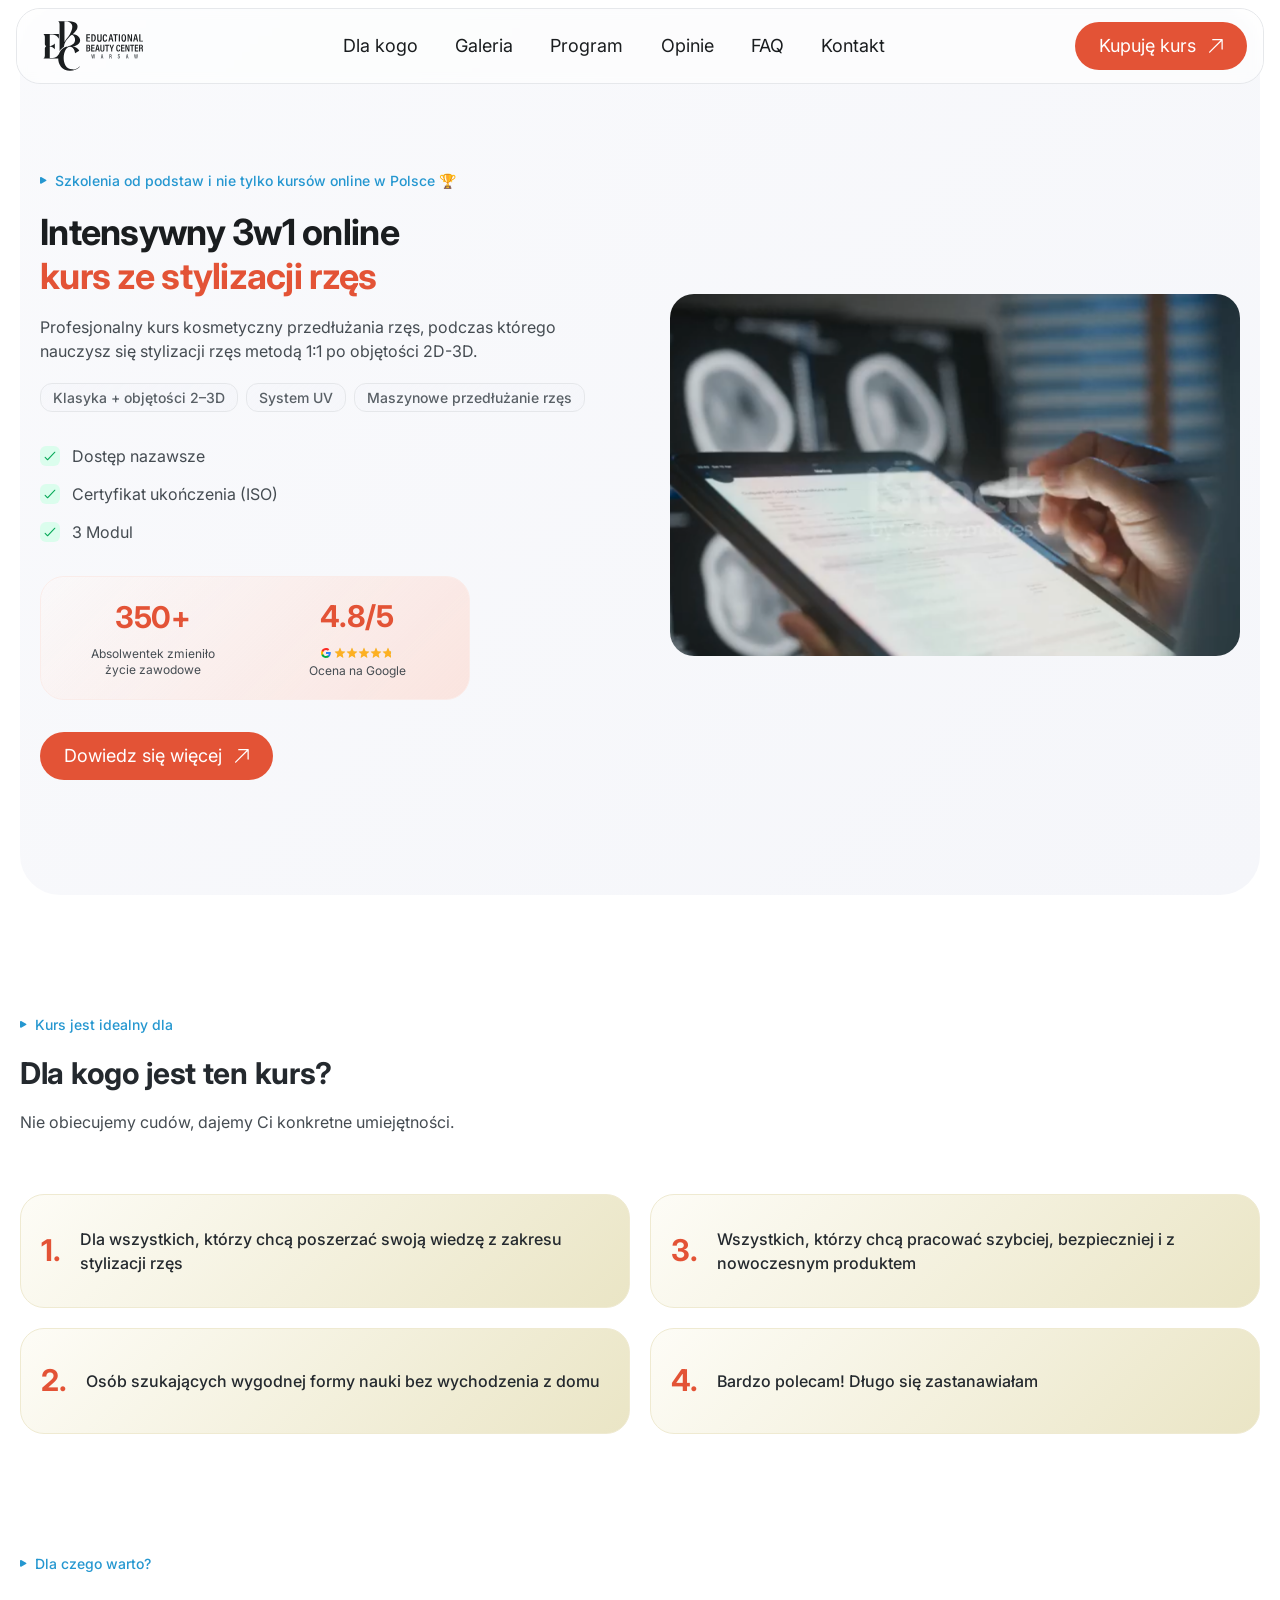
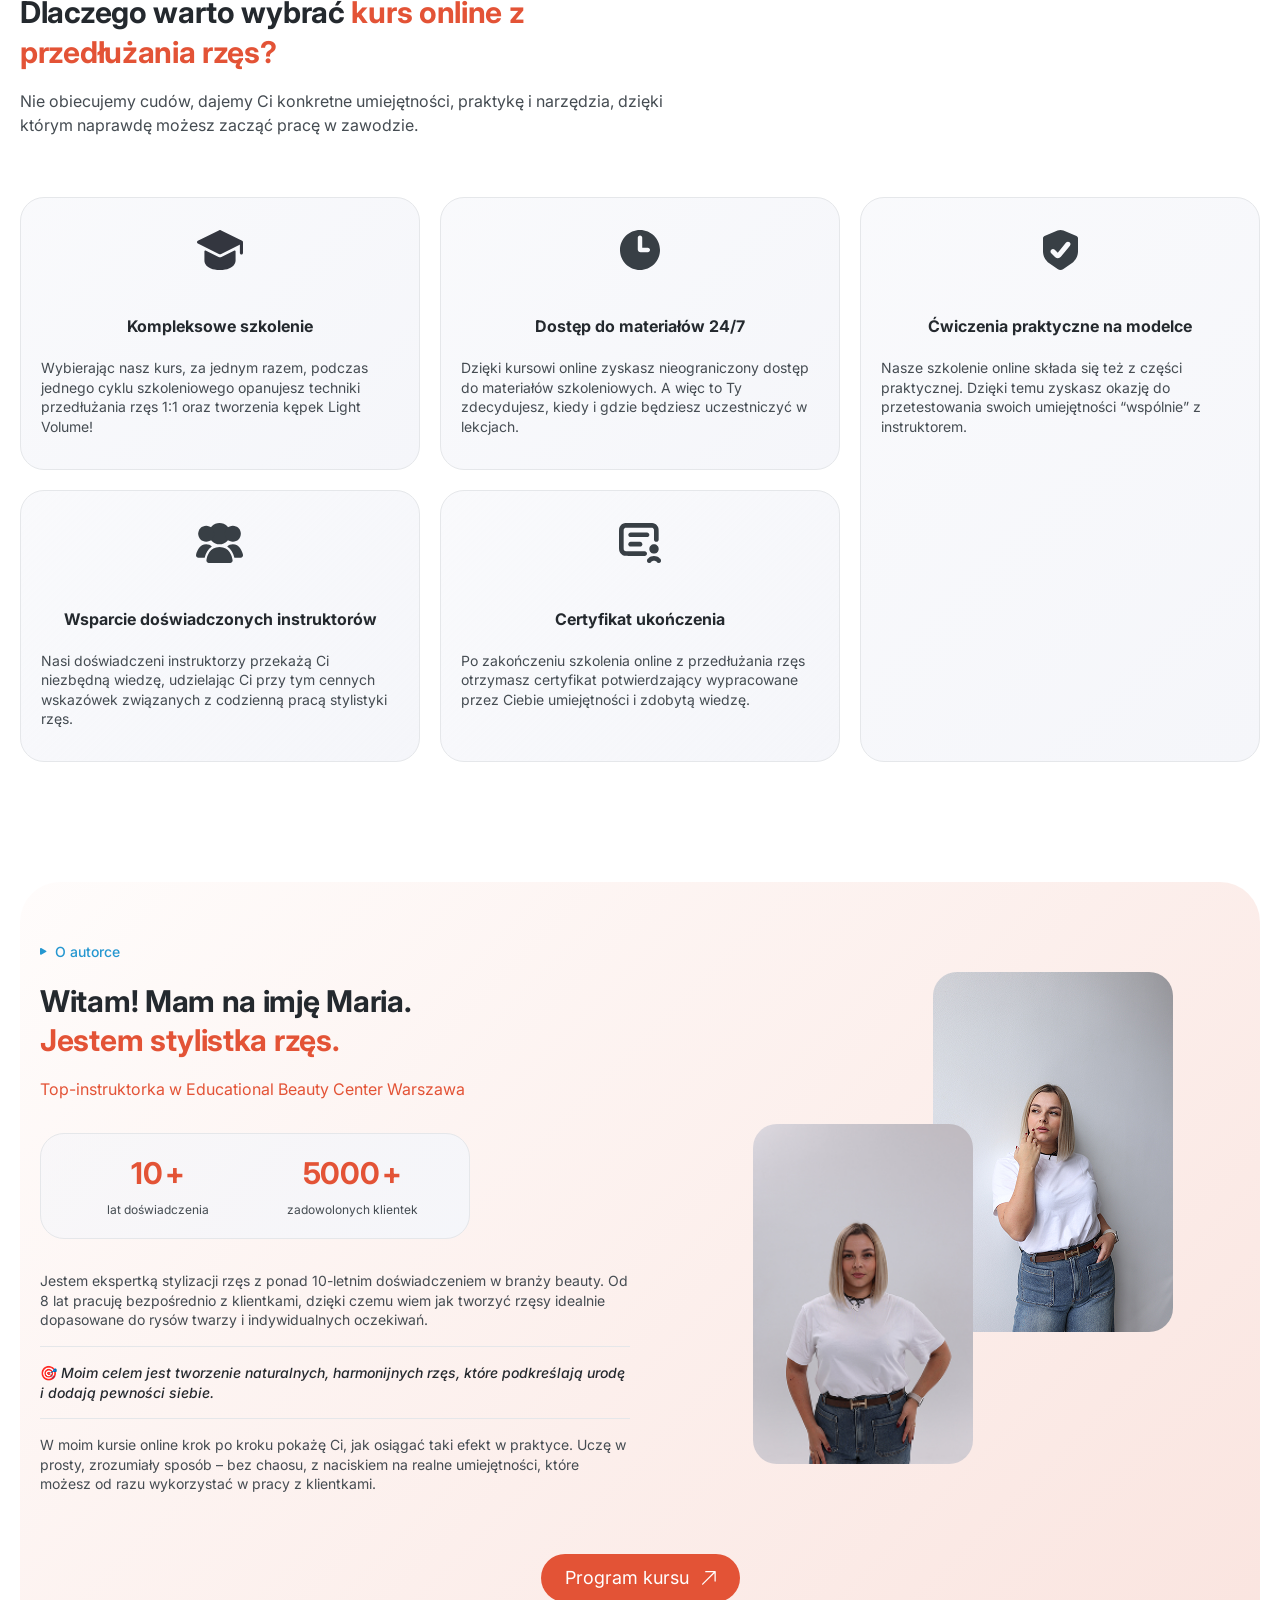
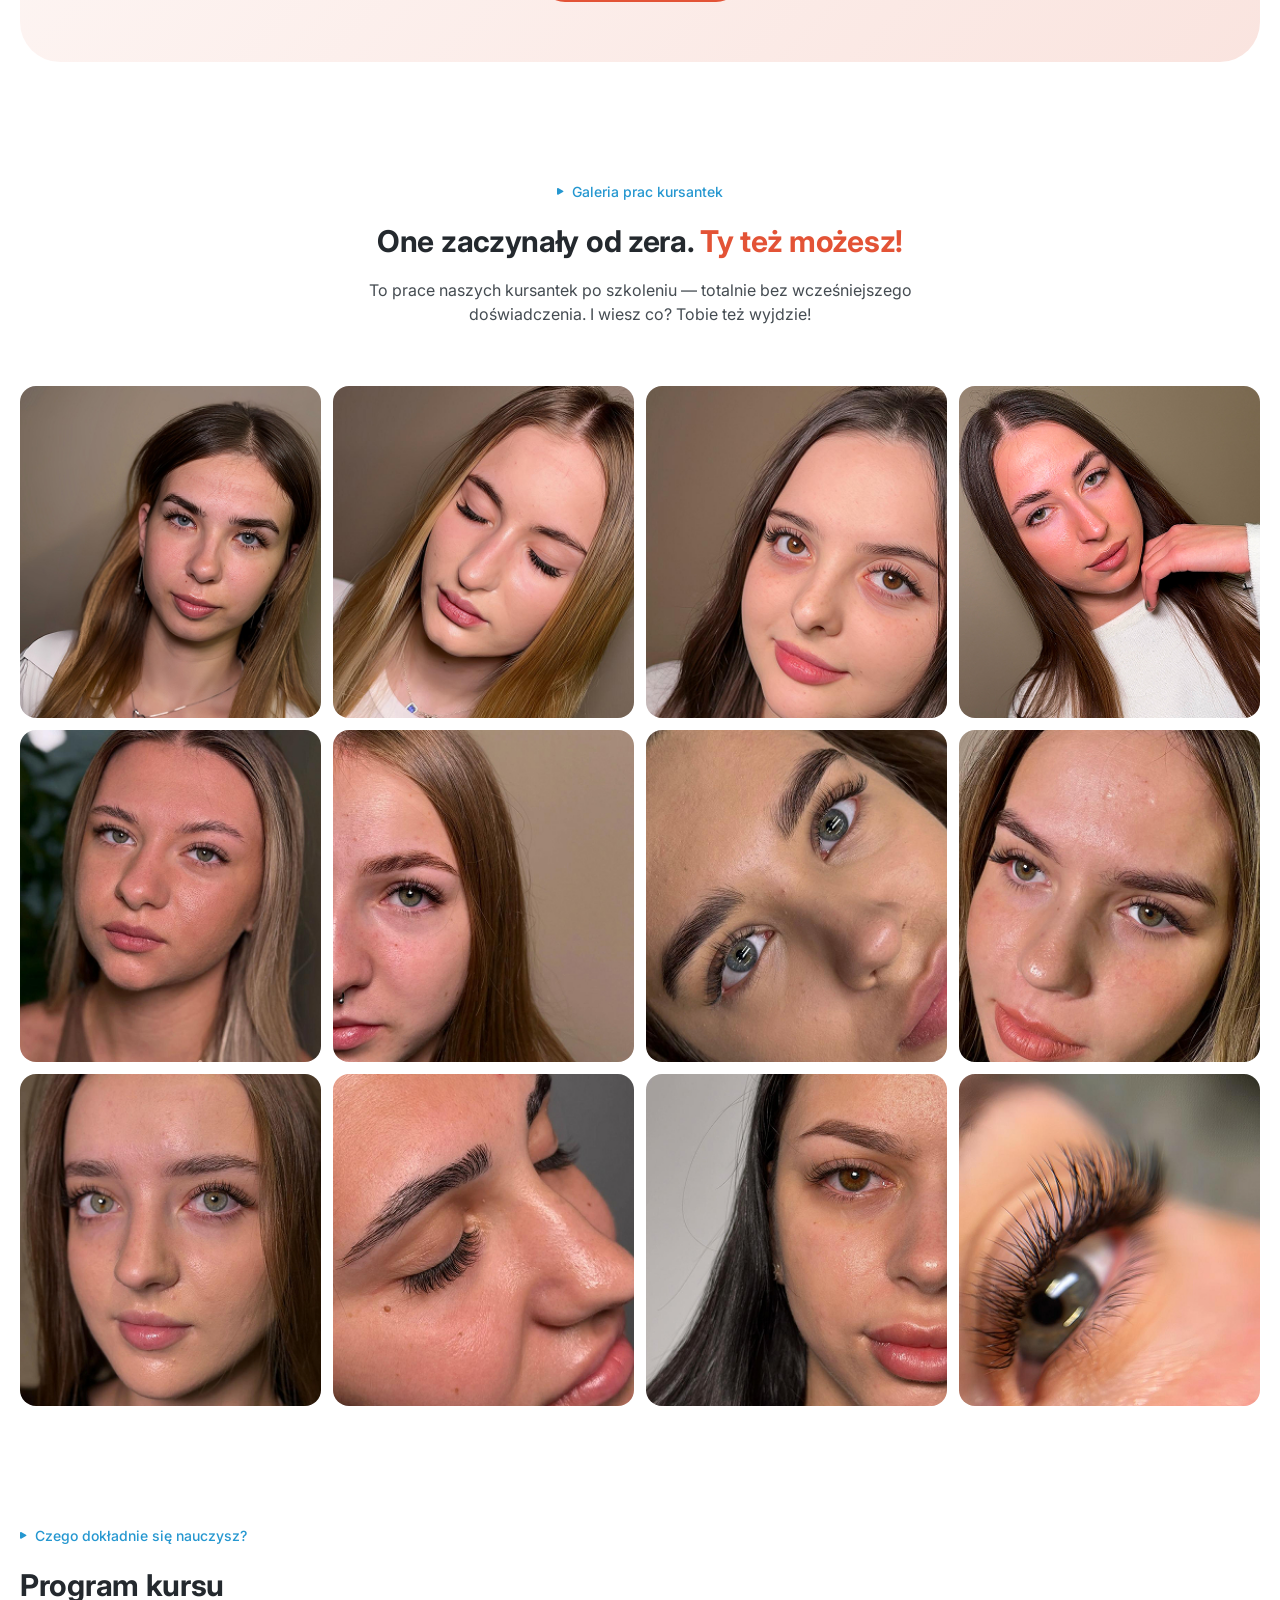
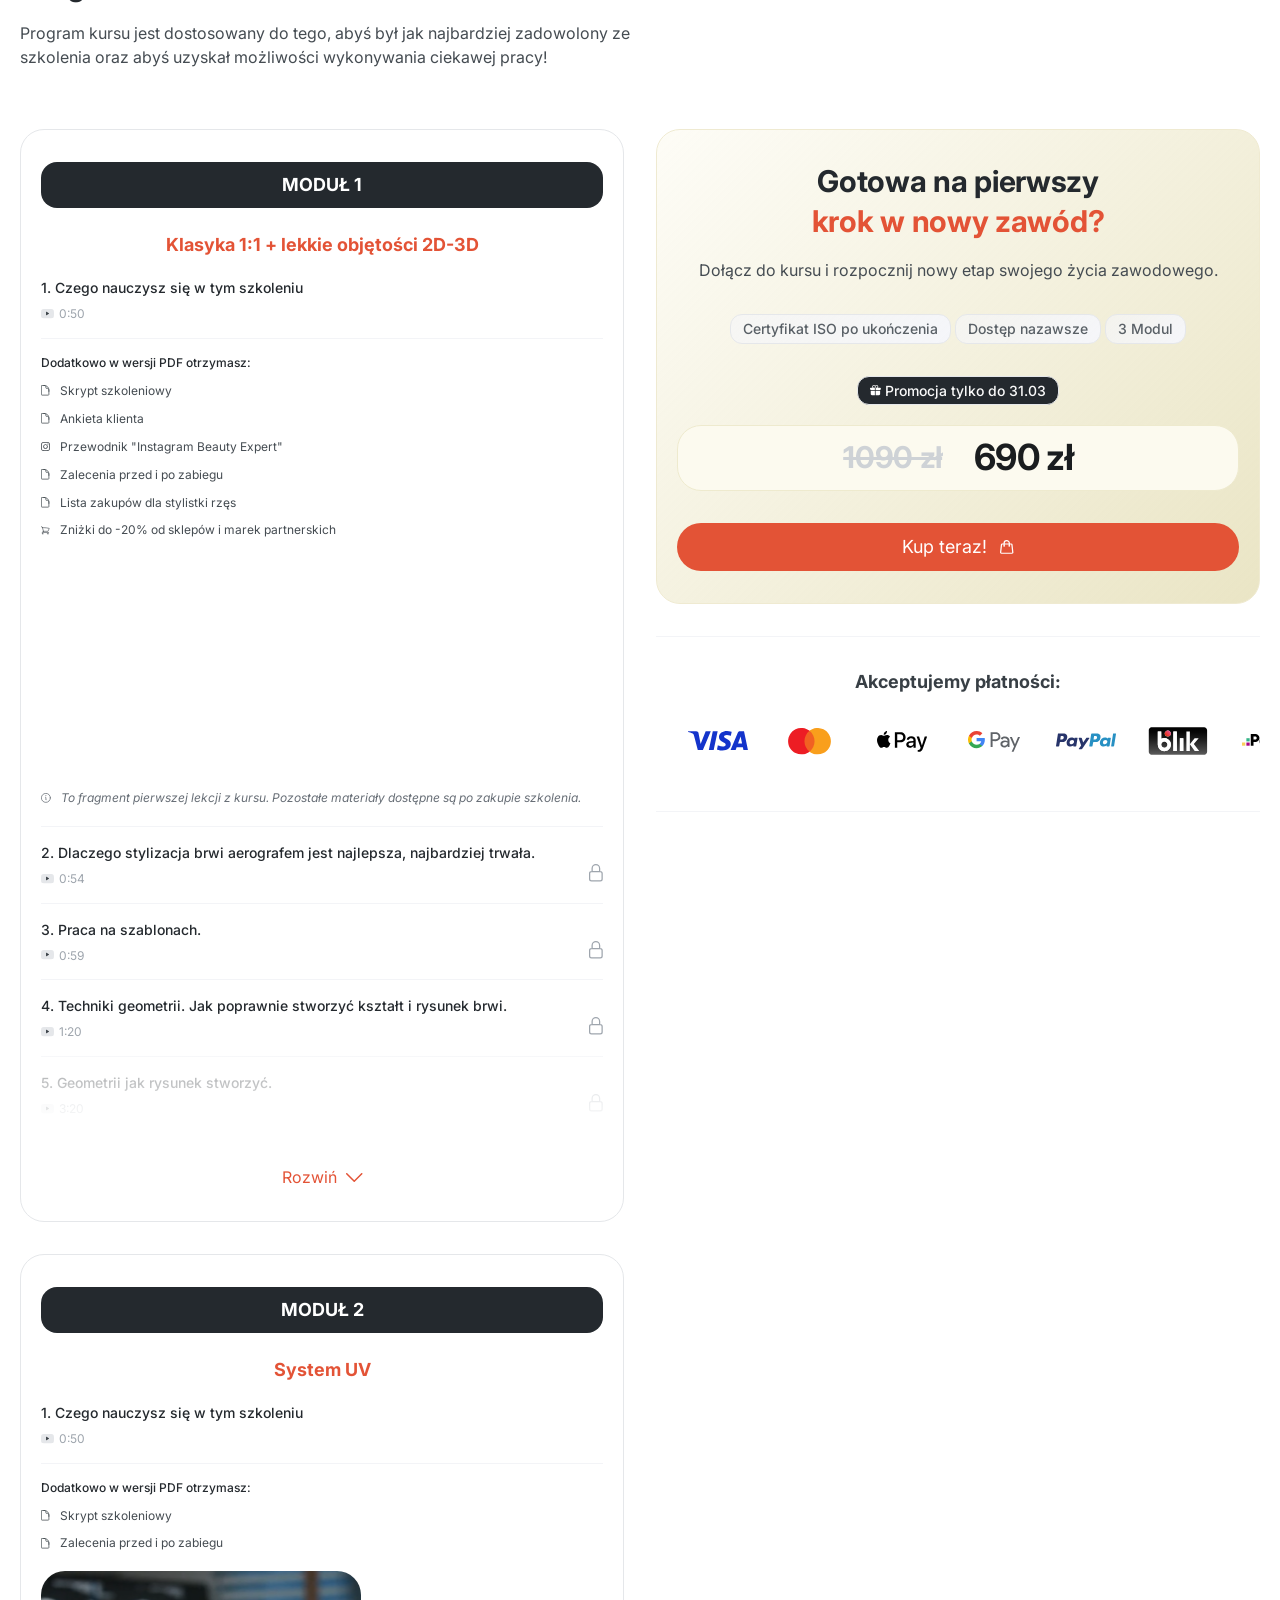
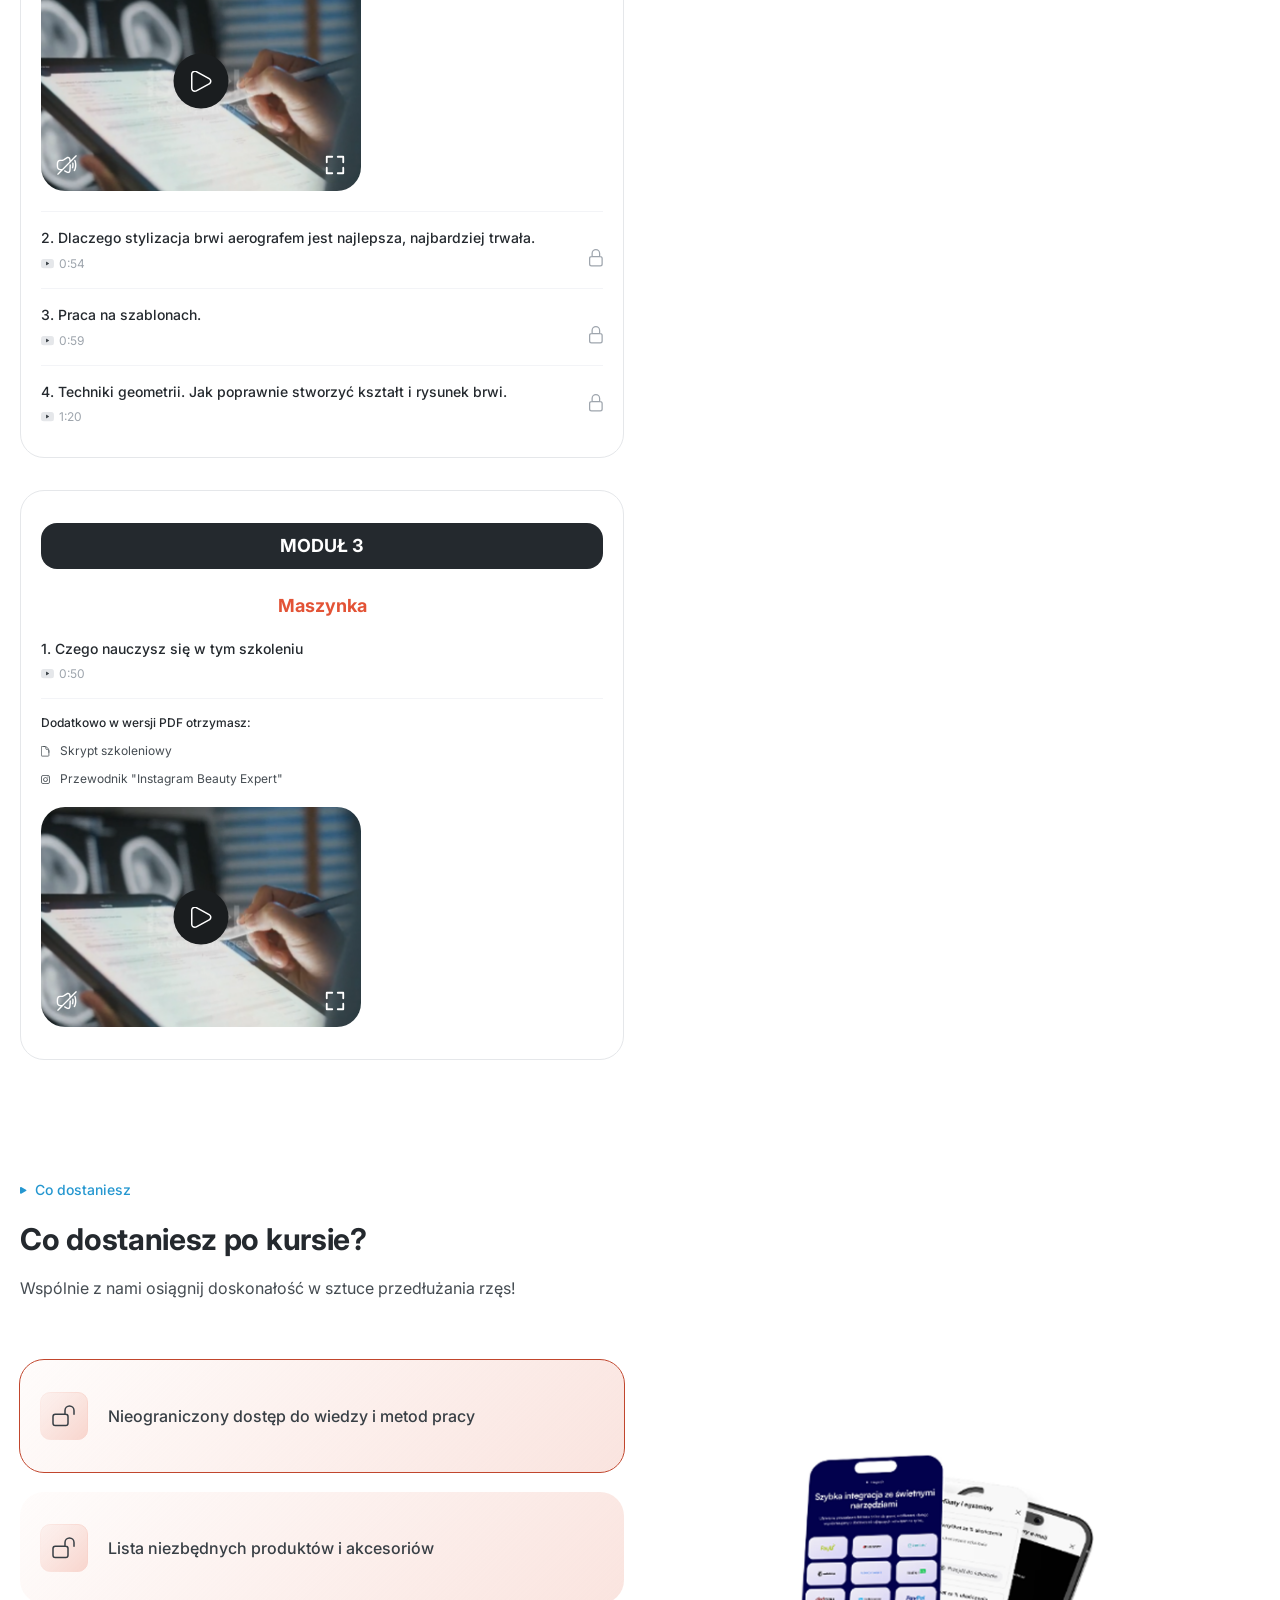
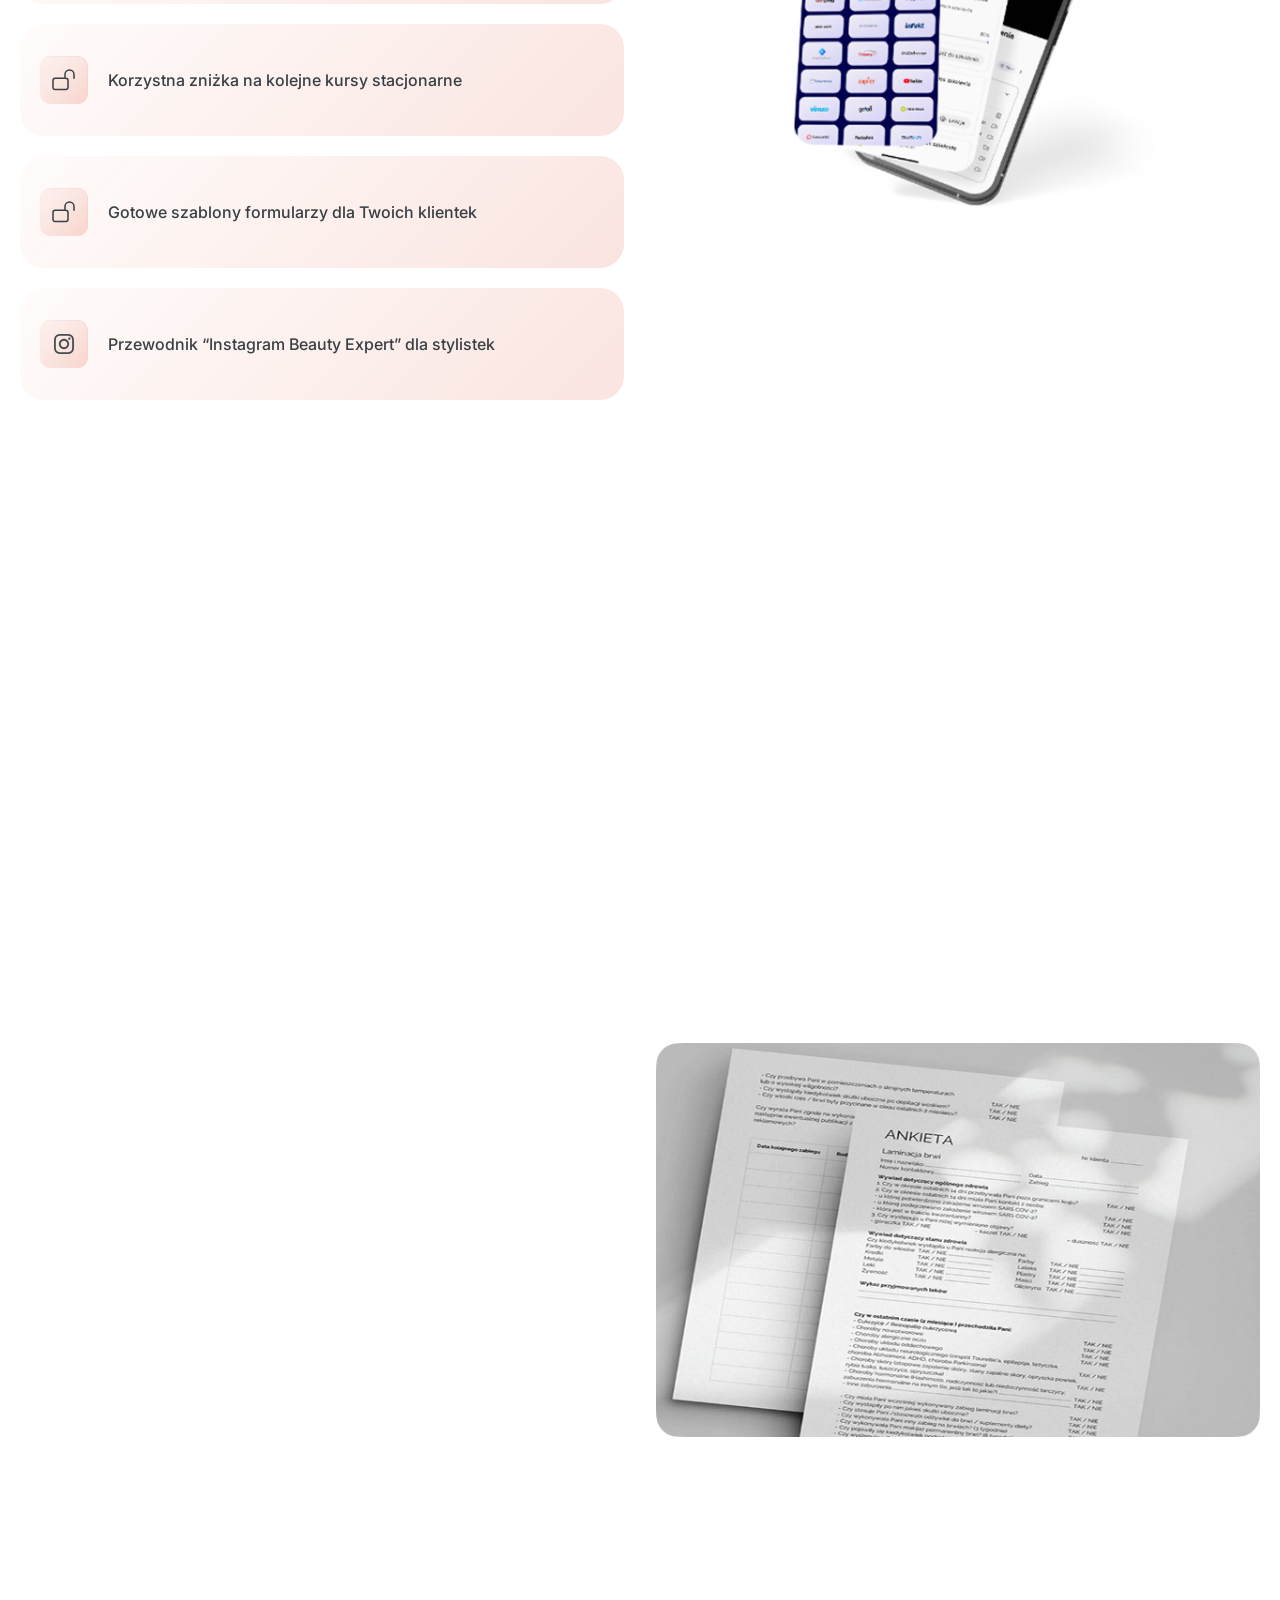
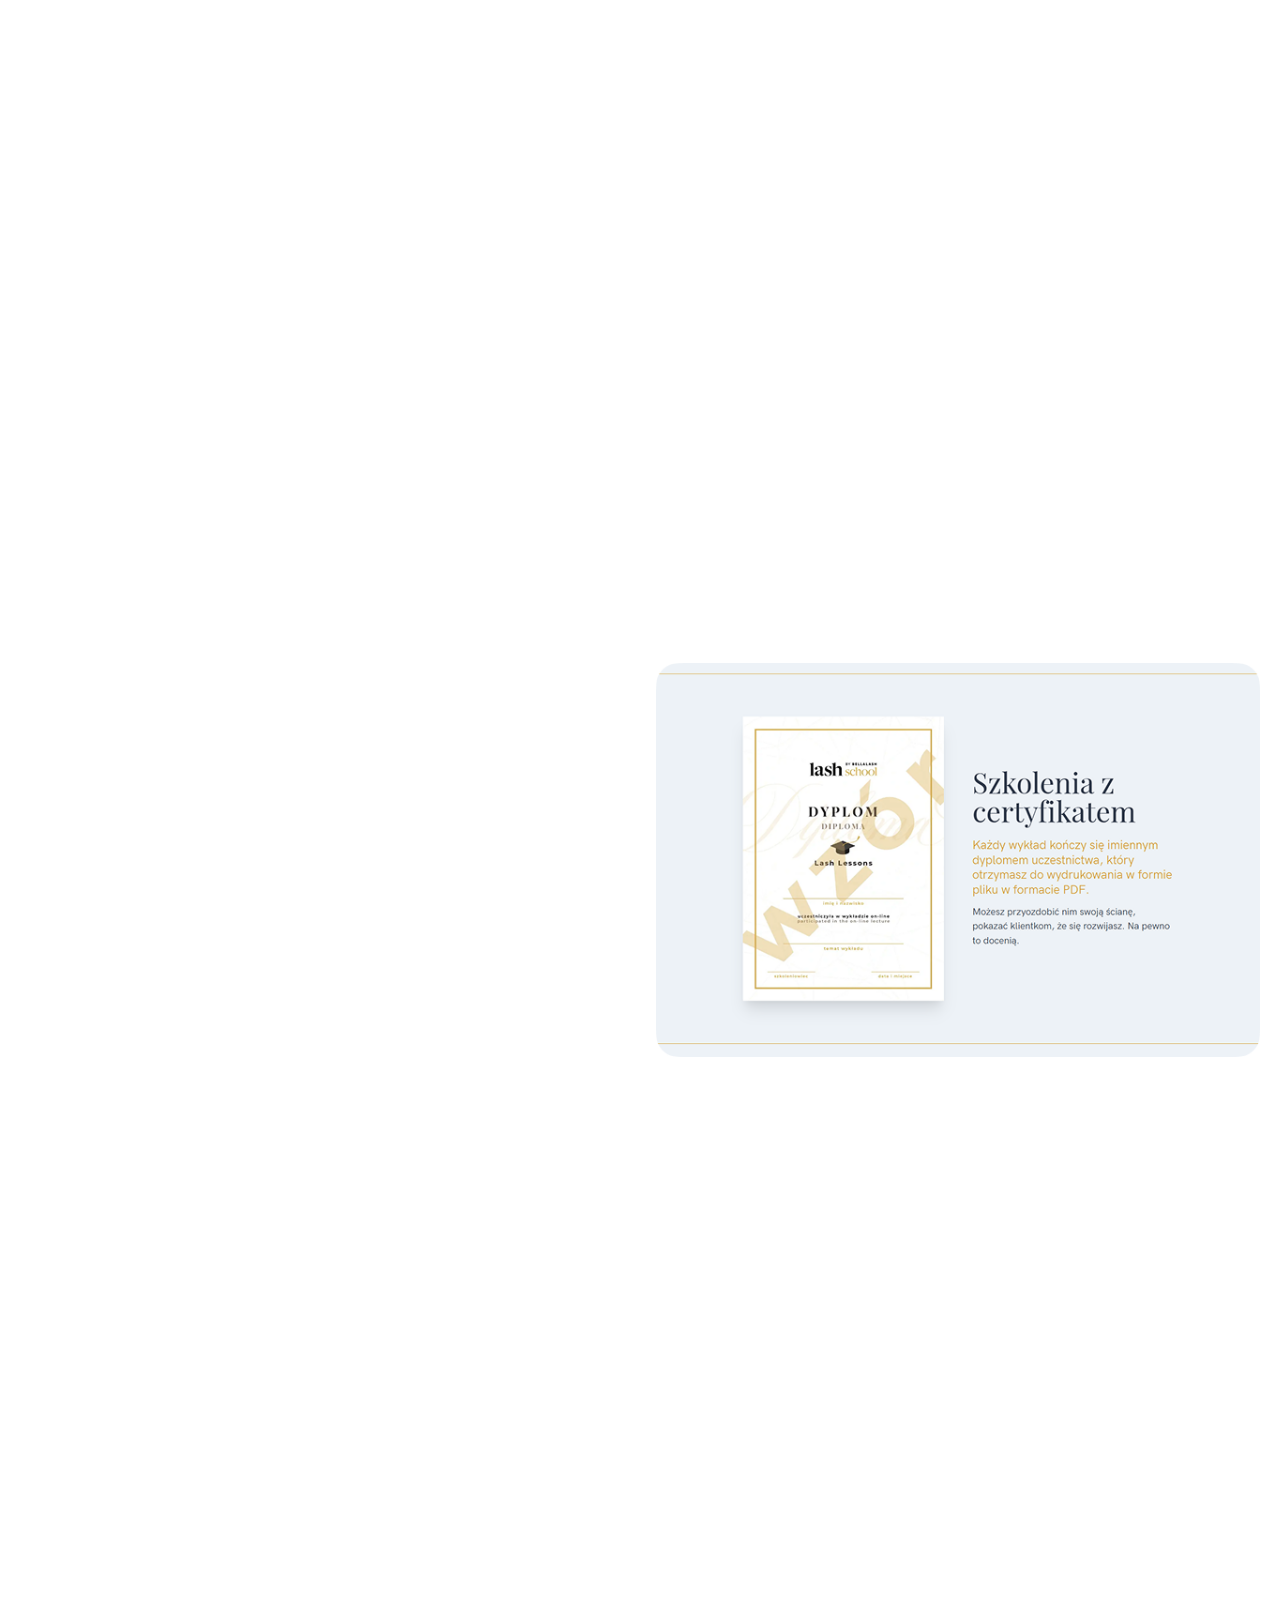
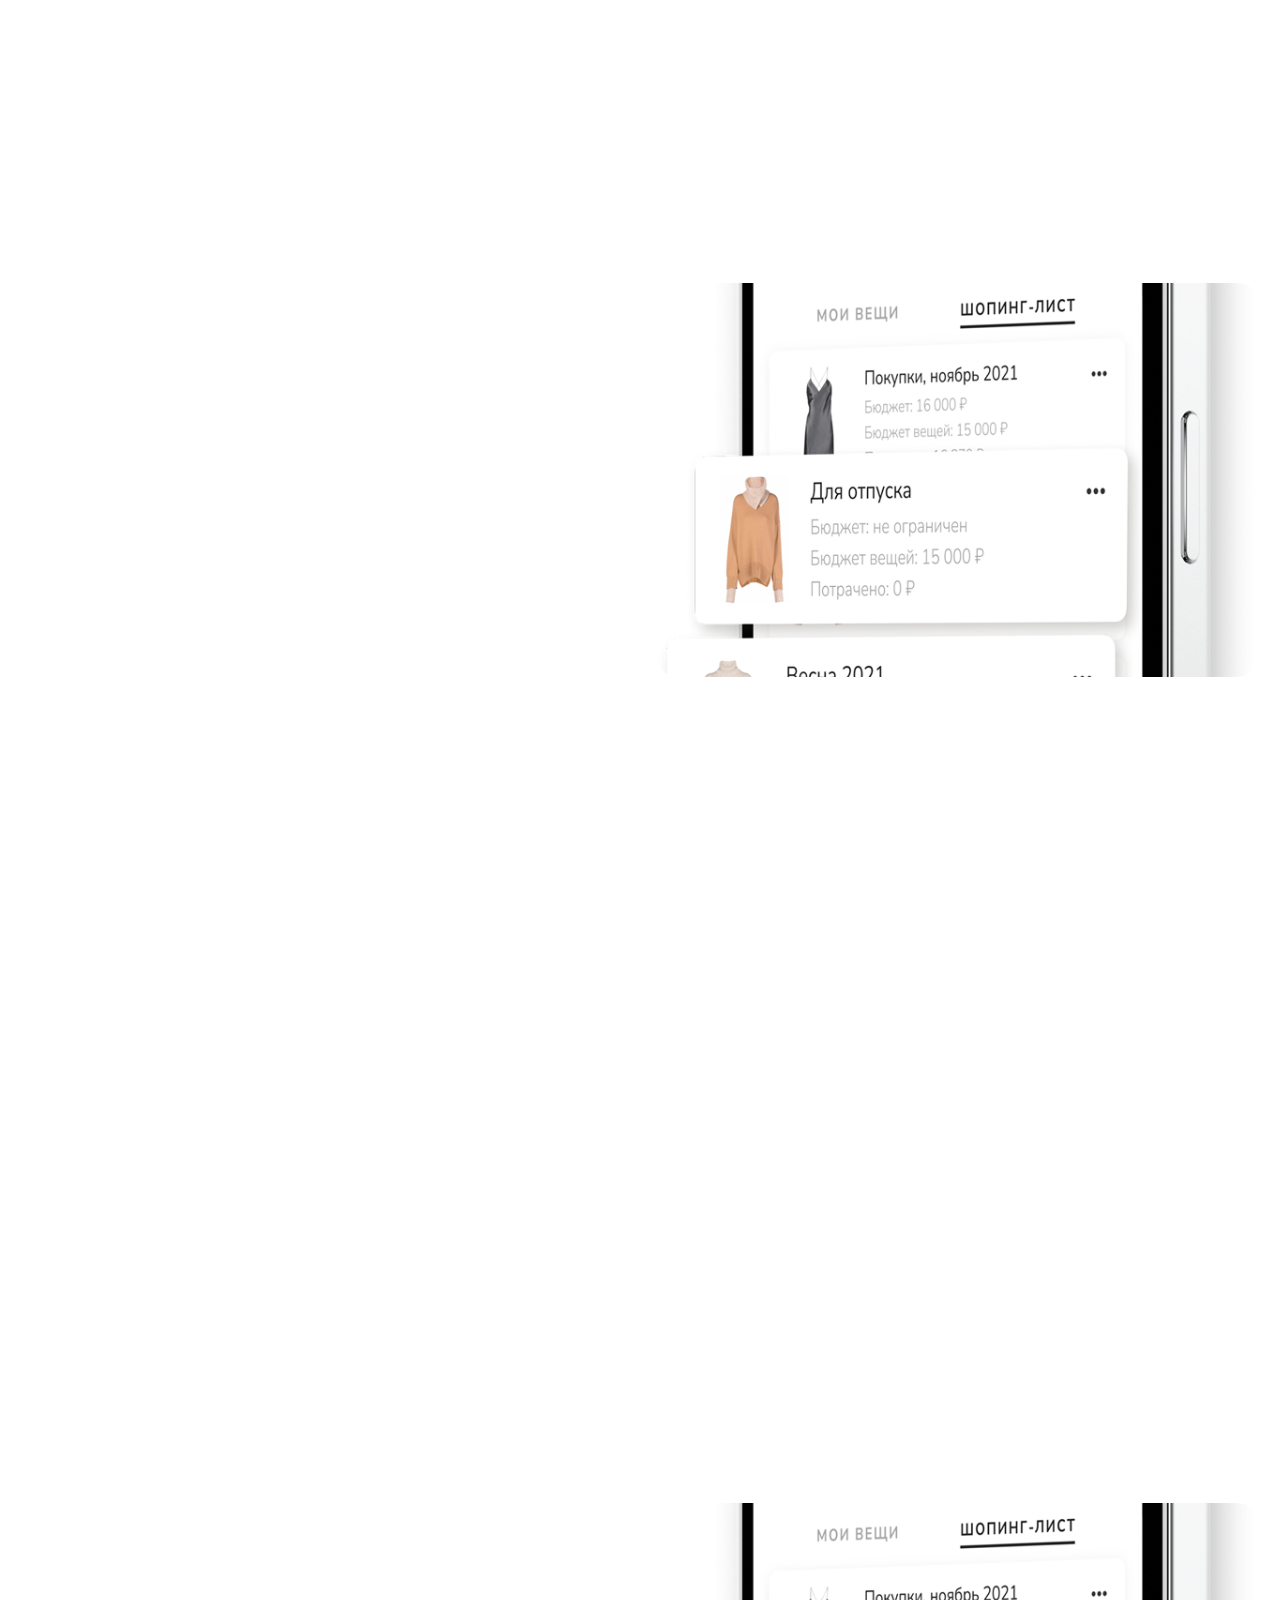
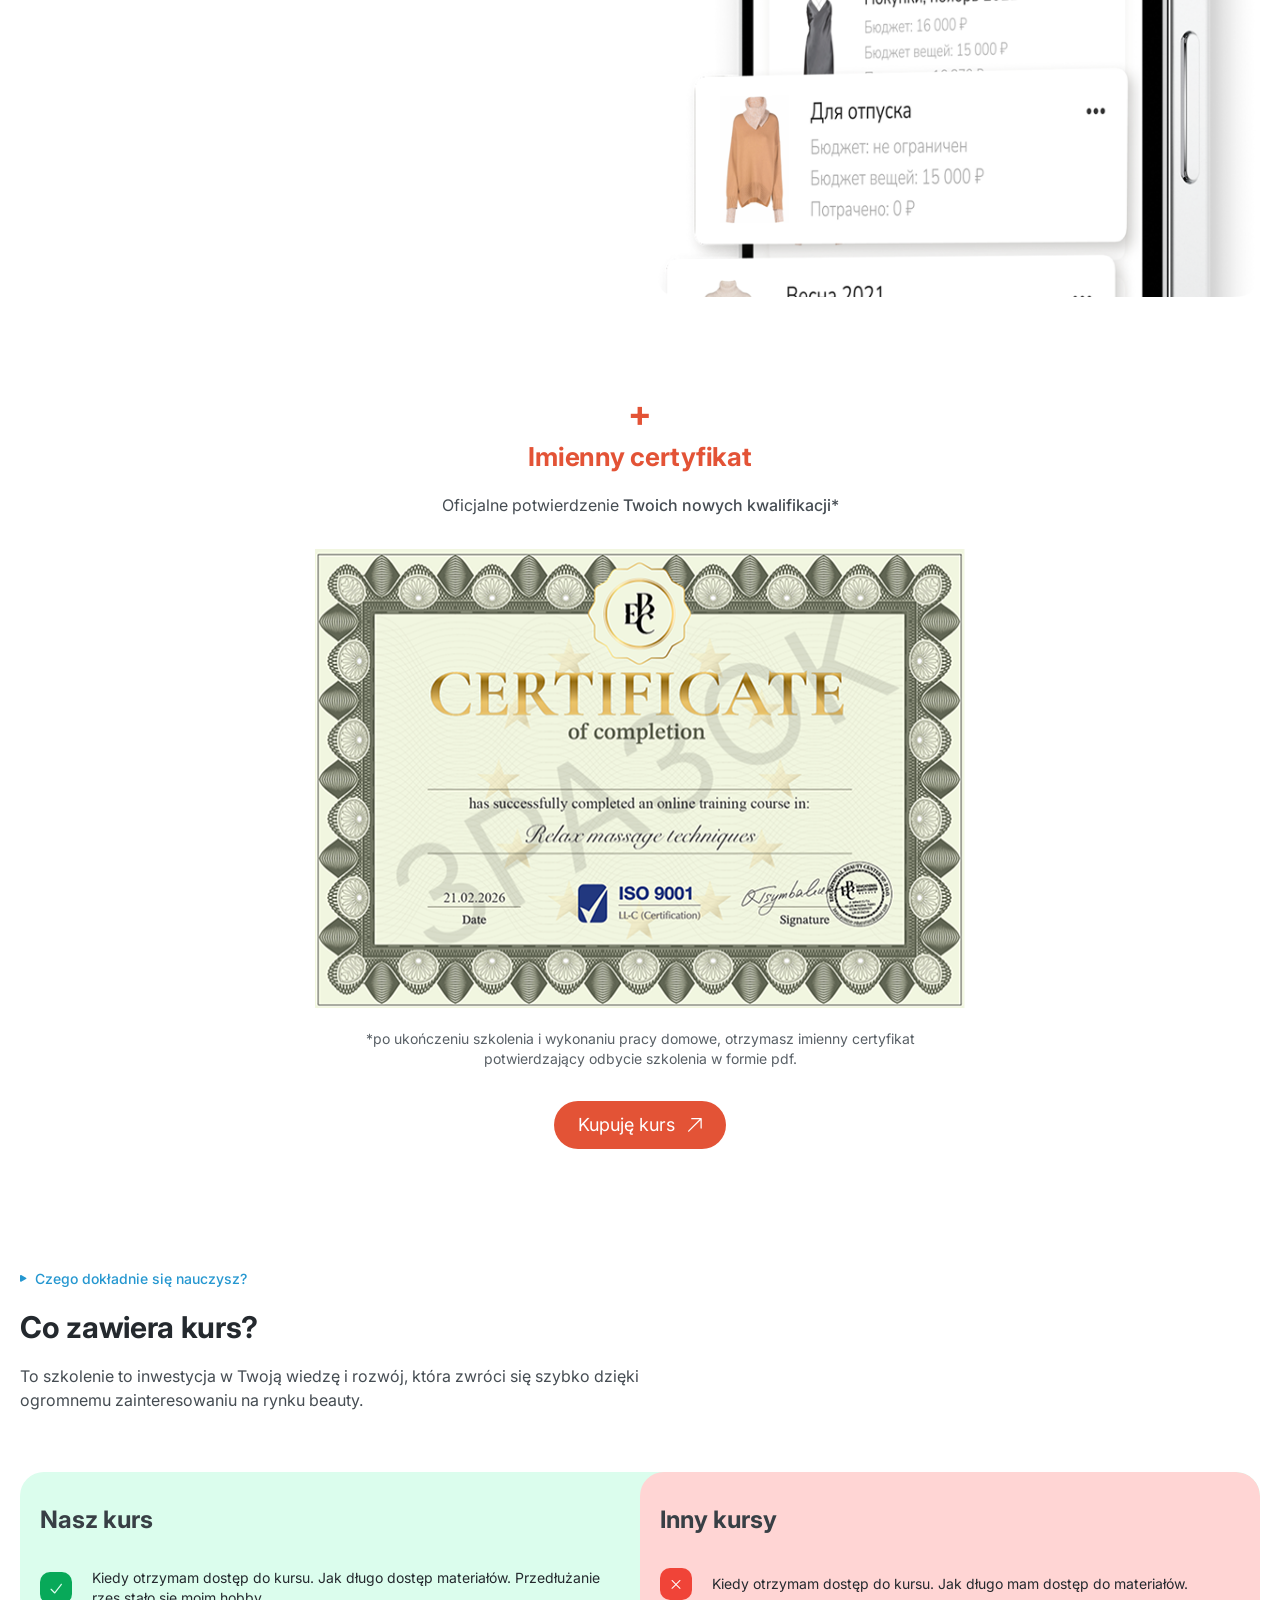
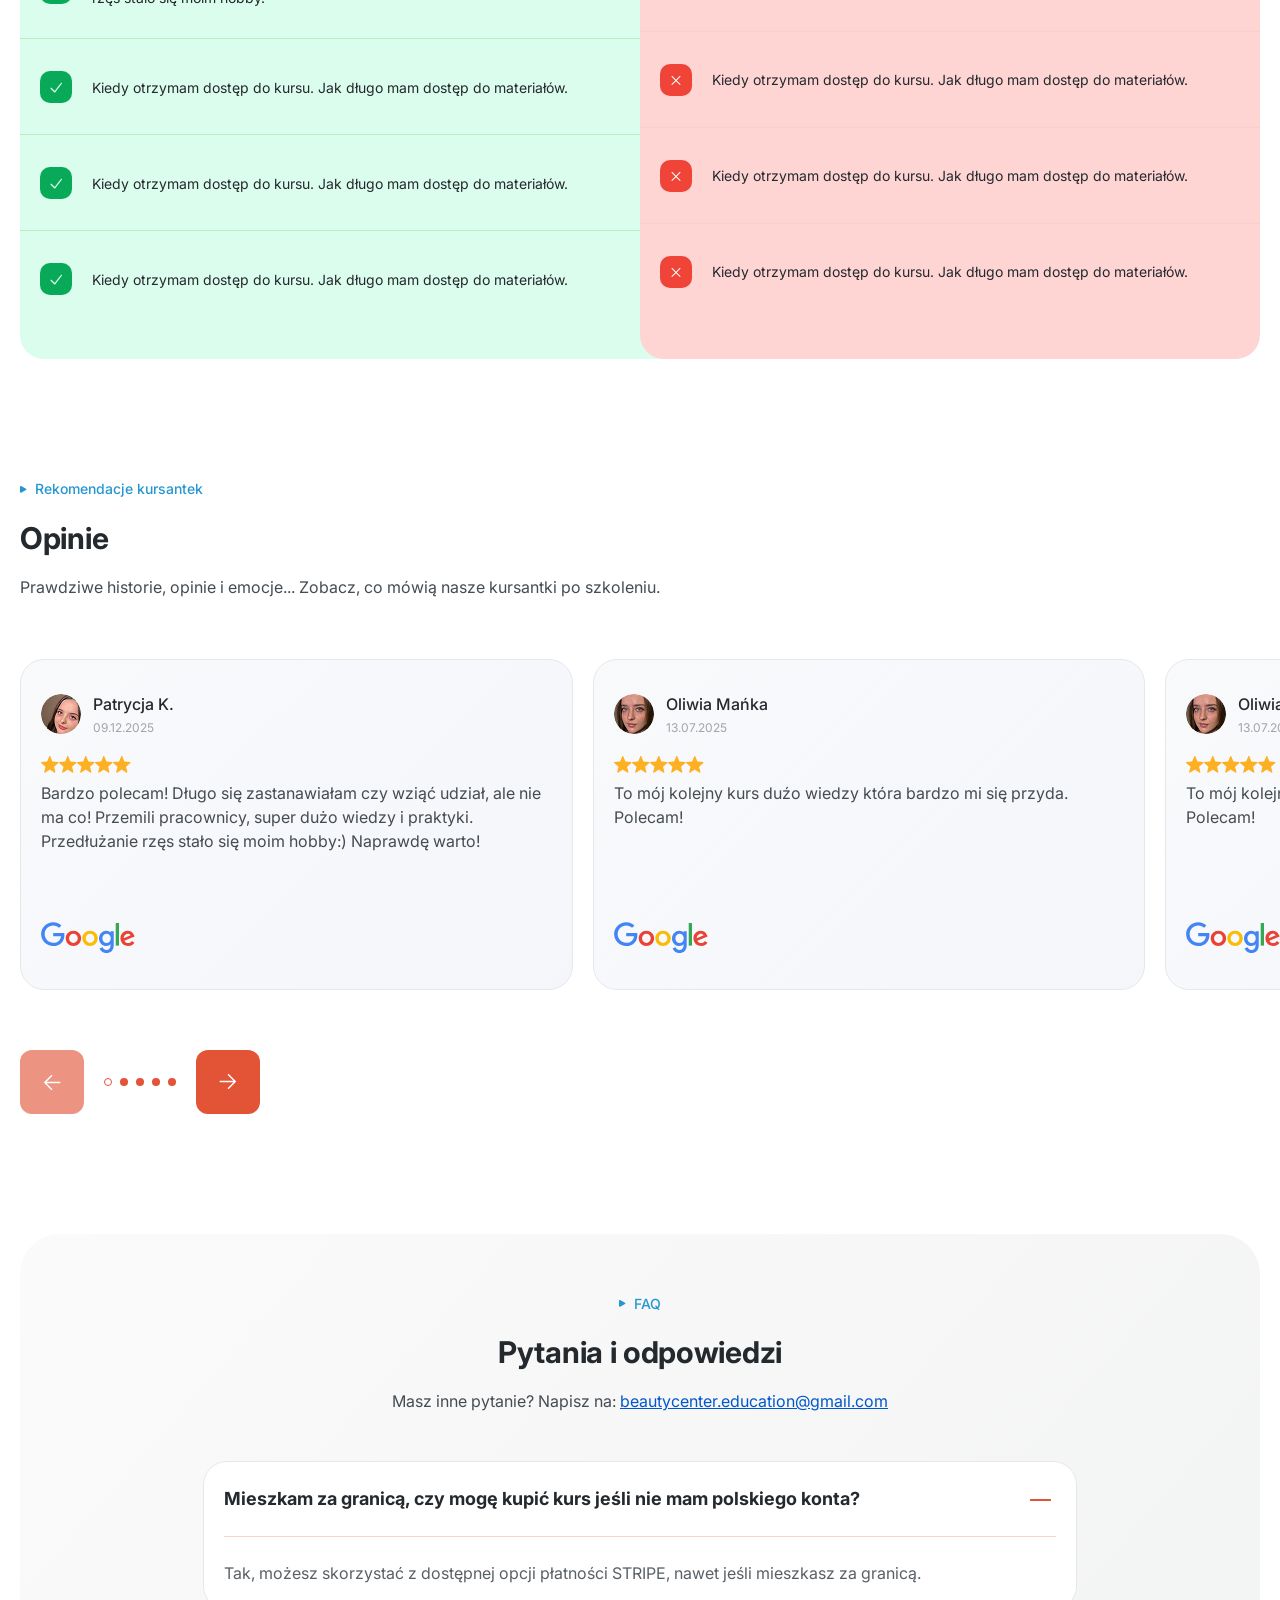
==== index.html @ bf331afc "Add files via upload" ====
<!doctype html>
<html lang="pl">
	<head>
		<meta charset="UTF-8">
		<meta name="viewport" content="width=device-width, initial-scale=1.0">
		<link rel="shortcut icon" href="./assets/img/favicon.ico">
		<title>Home Page</title>
		<script type="module" crossorigin="" src="./js/index.min.js?v=1773040720753"></script>
		<link rel="modulepreload" crossorigin="" href="./js/common.min.js?v=1773040720753">
		<link rel="stylesheet" crossorigin="" href="./css/index.min.css?v=1773040720753">
	</head>
	<body>
		<div class="wrapper">
			<!-- <header data-fls-header data-fls-header-scroll data-fls-header-scroll-show class="header"> -->
			<header class="header">
				<div class="header__container">
					<div class="header__logo">
						<img src="./assets/img/logo.svg" alt="Logo">
					</div>
					<div class="header__menu menu">
						<nav class="menu__body">
							<ul class="menu__list">
								<li class="menu__item">
									<a href="#who" class="menu__link">Dla kogo</a>
								</li>
								<li class="menu__item">
									<a href="#gallery" class="menu__link">Galeria</a>
								</li>
								<li class="menu__item">
									<a href="#program" class="menu__link">Program</a>
								</li>
								<li class="menu__item">
									<a href="#reviews" class="menu__link">Opinie</a>
								</li>
								<li class="menu__item">
									<a href="#faq" class="menu__link">FAQ</a>
								</li>
								<li class="menu__item">
									<a href="#footer" class="menu__link">Kontakt</a>
								</li>
							</ul>
							<div class="menu__actions actions-menu">
								<a href="tel:48609334976" class="actions-menu__phone">+48 609 334 976</a>
								<a href="mailto:beautycenter.education@gmail.com" class="actions-menu__mail">beautycenter.education@gmail.com</a>
								<ul class="actions-menu__social social">
									<li class="social__item">
										<a href="#" class="social__link">
											<svg width="24" height="24" viewbox="0 0 24 24" fill="none" xmlns="http://www.w3.org/2000/svg">
												<g clip-path="url(#clip0_9004_758)">
													<path d="M12 2.16094C15.2063 2.16094 15.5859 2.175 16.8469 2.23125C18.0187 2.28281 18.6516 2.47969 19.0734 2.64375C19.6313 2.85938 20.0344 3.12188 20.4516 3.53906C20.8734 3.96094 21.1313 4.35938 21.3469 4.91719C21.5109 5.33906 21.7078 5.97656 21.7594 7.14375C21.8156 8.40937 21.8297 8.78906 21.8297 11.9906C21.8297 15.1969 21.8156 15.5766 21.7594 16.8375C21.7078 18.0094 21.5109 18.6422 21.3469 19.0641C21.1313 19.6219 20.8687 20.025 20.4516 20.4422C20.0297 20.8641 19.6313 21.1219 19.0734 21.3375C18.6516 21.5016 18.0141 21.6984 16.8469 21.75C15.5813 21.8062 15.2016 21.8203 12 21.8203C8.79375 21.8203 8.41406 21.8062 7.15313 21.75C5.98125 21.6984 5.34844 21.5016 4.92656 21.3375C4.36875 21.1219 3.96562 20.8594 3.54844 20.4422C3.12656 20.0203 2.86875 19.6219 2.65312 19.0641C2.48906 18.6422 2.29219 18.0047 2.24062 16.8375C2.18438 15.5719 2.17031 15.1922 2.17031 11.9906C2.17031 8.78438 2.18438 8.40469 2.24062 7.14375C2.29219 5.97187 2.48906 5.33906 2.65312 4.91719C2.86875 4.35938 3.13125 3.95625 3.54844 3.53906C3.97031 3.11719 4.36875 2.85938 4.92656 2.64375C5.34844 2.47969 5.98594 2.28281 7.15313 2.23125C8.41406 2.175 8.79375 2.16094 12 2.16094ZM12 0C8.74219 0 8.33438 0.0140625 7.05469 0.0703125C5.77969 0.126563 4.90312 0.332812 4.14375 0.628125C3.35156 0.9375 2.68125 1.34531 2.01562 2.01562C1.34531 2.68125 0.9375 3.35156 0.628125 4.13906C0.332812 4.90313 0.126563 5.775 0.0703125 7.05C0.0140625 8.33437 0 8.74219 0 12C0 15.2578 0.0140625 15.6656 0.0703125 16.9453C0.126563 18.2203 0.332812 19.0969 0.628125 19.8563C0.9375 20.6484 1.34531 21.3188 2.01562 21.9844C2.68125 22.65 3.35156 23.0625 4.13906 23.3672C4.90313 23.6625 5.775 23.8687 7.05 23.925C8.32969 23.9812 8.7375 23.9953 11.9953 23.9953C15.2531 23.9953 15.6609 23.9812 16.9406 23.925C18.2156 23.8687 19.0922 23.6625 19.8516 23.3672C20.6391 23.0625 21.3094 22.65 21.975 21.9844C22.6406 21.3188 23.0531 20.6484 23.3578 19.8609C23.6531 19.0969 23.8594 18.225 23.9156 16.95C23.9719 15.6703 23.9859 15.2625 23.9859 12.0047C23.9859 8.74688 23.9719 8.33906 23.9156 7.05938C23.8594 5.78438 23.6531 4.90781 23.3578 4.14844C23.0625 3.35156 22.6547 2.68125 21.9844 2.01562C21.3188 1.35 20.6484 0.9375 19.8609 0.632812C19.0969 0.3375 18.225 0.13125 16.95 0.075C15.6656 0.0140625 15.2578 0 12 0Z" fill="#24292E"></path>
													<path d="M12 5.83594C8.59688 5.83594 5.83594 8.59688 5.83594 12C5.83594 15.4031 8.59688 18.1641 12 18.1641C15.4031 18.1641 18.1641 15.4031 18.1641 12C18.1641 8.59688 15.4031 5.83594 12 5.83594ZM12 15.9984C9.79219 15.9984 8.00156 14.2078 8.00156 12C8.00156 9.79219 9.79219 8.00156 12 8.00156C14.2078 8.00156 15.9984 9.79219 15.9984 12C15.9984 14.2078 14.2078 15.9984 12 15.9984Z" fill="#24292E"></path>
													<path d="M19.8469 5.59214C19.8469 6.38902 19.2 7.0312 18.4078 7.0312C17.6109 7.0312 16.9688 6.38433 16.9688 5.59214C16.9688 4.79526 17.6156 4.15308 18.4078 4.15308C19.2 4.15308 19.8469 4.79995 19.8469 5.59214Z" fill="#24292E"></path>
												</g>
												<defs>
													<clipPath id="clip0_9004_758">
														<rect width="24" height="24" fill="white"></rect>
													</clipPath>
												</defs>
											</svg>
										</a>
									</li>
									<li class="social__item">
										<a href="#" class="social__link">
											<svg width="24" height="24" viewbox="0 0 24 24" fill="none" xmlns="http://www.w3.org/2000/svg">
												<path d="M8.88629 14.0889V23.3906H13.9592V14.0889H17.7419L18.5291 9.81193H13.9592V8.29881C13.9592 6.03788 14.8469 5.172 17.1384 5.172C17.8513 5.172 18.4242 5.18949 18.7565 5.22448V1.34548C18.1312 1.17493 16.6005 1 15.7172 1C11.0423 1 8.88629 3.20845 8.88629 7.97082V9.81193H6V14.0889H8.88629Z" fill="#24292E"></path>
											</svg>
										</a>
									</li>
									<li class="social__item">
										<a href="#" class="social__link">
											<svg width="24" height="24" viewbox="0 0 24 24" fill="none" xmlns="http://www.w3.org/2000/svg">
												<path d="M0 23.9999L1.687 17.837C0.645998 16.033 0.0989998 13.988 0.0999998 11.891C0.103 5.33499 5.43799 0 11.993 0C15.174 0.000999998 18.16 1.24 20.406 3.48799C22.6509 5.73599 23.8869 8.72398 23.8859 11.902C23.8829 18.459 18.548 23.7939 11.993 23.7939C10.003 23.7929 8.04198 23.2939 6.30499 22.346L0 23.9999ZM6.59698 20.193C8.27298 21.188 9.87298 21.784 11.989 21.785C17.437 21.785 21.875 17.351 21.878 11.9C21.88 6.43798 17.463 2.01 11.997 2.008C6.54499 2.008 2.11 6.44199 2.108 11.892C2.107 14.117 2.75899 15.783 3.85399 17.526L2.85499 21.174L6.59698 20.193ZM17.984 14.729C17.91 14.605 17.712 14.531 17.414 14.382C17.117 14.233 15.656 13.514 15.383 13.415C15.111 13.316 14.913 13.266 14.714 13.564C14.516 13.861 13.946 14.531 13.773 14.729C13.6 14.927 13.426 14.952 13.129 14.803C12.832 14.654 11.874 14.341 10.739 13.328C9.85598 12.54 9.25898 11.567 9.08598 11.269C8.91298 10.972 9.06798 10.811 9.21598 10.663C9.34998 10.53 9.51298 10.316 9.66198 10.142C9.81298 9.96998 9.86198 9.84598 9.96198 9.64698C10.061 9.44898 10.012 9.27498 9.93698 9.12598C9.86198 8.97798 9.26798 7.51498 9.02098 6.91998C8.77898 6.34099 8.53398 6.41899 8.35198 6.40999L7.78198 6.39999C7.58398 6.39999 7.26198 6.47399 6.98998 6.77199C6.71798 7.06998 5.94999 7.78798 5.94999 9.25098C5.94999 10.714 7.01498 12.127 7.16298 12.325C7.31198 12.523 9.25798 15.525 12.239 16.812C12.948 17.118 13.502 17.301 13.933 17.438C14.645 17.664 15.293 17.632 15.805 17.556C16.376 17.471 17.563 16.837 17.811 16.143C18.059 15.448 18.059 14.853 17.984 14.729Z" fill="#24292E"></path>
											</svg>
										</a>
									</li>
								</ul>
								<div class="actions-menu__btn">
									<a href="#" class="actions-menu__button button">
										Dołącz do kursu!
										<img src="./assets/img/icons/arrow.svg" alt="arrow">
									</a>
								</div>
							</div>
						</nav>
					</div>
					<div class="header__actions">
						<!-- <a href="#contacts" data-fls-button class="header__button button">Kupuję kurs</a> -->
						<a href="#" data-fls-button="" class="header__button button">
							Kupuję kurs
							<img src="./assets/img/icons/arrow.svg" alt="arrow">
						</a>
					</div>
					<button type="button" data-fls-menu="" class="icon-menu">
						<span></span>
					</button>
				</div>
			</header>
			<main class="page">
				<div data-fls-index="" class="index">
					<div class="btn-up">
						<img src="./assets/img/icons/arrow.svg" alt="Image">
					</div>
					<div class="fixed-btn button">
						Dołącz do kursu!
						<img src="./assets/img/icons/arrow.svg" alt="Image">
					</div>
					<section class="hero">
						<div class="hero__box">
							<div class="hero__container">
								<div class="hero__content">
									<div class="hero__subtitle">
										<img src="./assets/img/icons/rectangle-blue.svg" alt="icon">
										Szkolenia od podstaw i nie tylko kursów online w Polsce 🏆
									</div>
									<h1 class="hero__title">
										Intensywny 3w1 online
										<br>
										<span>kurs ze stylizacji rzęs</span>
									</h1>
									<div class="hero__text">
										Profesjonalny kurs kosmetyczny przedłużania rzęs, podczas którego nauczysz się stylizacji rzęs metodą 1:1 po objętości
					2D-3D.
									</div>
									<ul class="hero__tags">
										<li class="hero__tag tag">Klasyka + objętości 2–3D</li>
										<li class="hero__tag tag">System UV</li>
										<li class="hero__tag tag">Maszynowe przedłużanie rzęs</li>
									</ul>
									<ul class="hero__list">
										<li class="hero__item">
											<img src="./assets/img/icons/check-green.svg" alt="icon">
											Dostęp nazawsze
										</li>
										<li class="hero__item">
											<img src="./assets/img/icons/check-green.svg" alt="icon">
											Сertyfikat ukończenia (ISO)
										</li>
										<li class="hero__item">
											<img src="./assets/img/icons/check-green.svg" alt="icon">
											3 Modul
										</li>
									</ul>
									<div class="hero__statistic statistic-hero">
										<div class="statistic-hero__column">
											<div class="statistic-hero__value">350+</div>
											<div class="statistic-hero__info">
												Absolwentek zmieniło
												<br>
												życie zawodowe
											</div>
										</div>
										<div class="statistic-hero__column">
											<div class="statistic-hero__value">4.8/5</div>
											<div class="statistic-hero__info">
												<img src="./assets/img/icons/google-reviews.svg" alt="google-reviews">
												Ocena na Google
											</div>
										</div>
									</div>
									<div class="hero__btn">
										<a href="#" class="hero__button button">
											Dowiedz się więcej
											<img src="./assets/img/icons/arrow.svg" alt="arrow">
										</a>
									</div>
								</div>
								<div class="hero__video video">
									<div class="video__box">
										<video poster="./assets/img/video-poster.png" class="video__item" controlslist="nodownload" loop playsinline="" muted autoplay preload="metadata">
											<source src="./assets/video/hero-video.mp4" type="video/mp4">
										</video>
										<div class="video__nav nav-video is-hidden">
											<button class="nav-video__btn-play">
												<img src="./assets/img/icons/play.svg" alt="Play">
											</button>
											<button class="nav-video__btn-pause">
												<img src="./assets/img/icons/pause.svg" alt="Pause">
											</button>
											<button class="nav-video__btn-mute">
												<img src="./assets/img/icons/sound-off.svg" alt="Sound-on">
											</button>
											<!-- <button class="nav-video__btn-fullscreen"><img src="@img/icons/fullscreen.svg" alt="Fullscreen"></button> -->
										</div>
									</div>
								</div>
							</div>
						</div>
					</section>
					<section id="who" class="who-is-the-course">
						<div class="who-is-the-course__container">
							<div data-fls-watcher="" data-fls-watcher-once="" data-fls-watcher-threshold="0.3" class="who-is-the-course__header-block header-block">
								<div class="header-block__subtitle">
									<img src="./assets/img/icons/rectangle-blue.svg" alt="icon">
									Kurs jest idealny dla
								</div>
								<h2 class="header-block__title">Dla kogo jest ten kurs?</h2>
								<div class="header-block__text">Nie obiecujemy cudów, dajemy Ci konkretne umiejętności.</div>
							</div>
							<ul class="who-is-the-course__list">
								<li data-fls-watcher="" data-fls-watcher-once="" data-fls-watcher-threshold="0.3" class="who-is-the-course__item item-who">
									<span class="item-who__num">1.</span>
									<div class="item-who__text">Dla wszystkich, którzy chcą poszerzać swoją wiedzę z zakresu stylizacji rzęs</div>
								</li>
								<li data-fls-watcher="" data-fls-watcher-once="" data-fls-watcher-threshold="0.3" class="who-is-the-course__item item-who">
									<span class="item-who__num">2.</span>
									<div class="item-who__text">Osób szukających wygodnej formy nauki bez wychodzenia z domu</div>
								</li>
								<li data-fls-watcher="" data-fls-watcher-once="" data-fls-watcher-threshold="0.3" class="who-is-the-course__item item-who">
									<span class="item-who__num">3.</span>
									<div class="item-who__text">
										Wszystkich, którzy chcą pracować szybciej, bezpieczniej i z nowoczesnym produktem
									</div>
								</li>
								<li data-fls-watcher="" data-fls-watcher-once="" data-fls-watcher-threshold="0.3" class="who-is-the-course__item item-who">
									<span class="item-who__num">4.</span>
									<div class="item-who__text">Bardzo polecam! Długo się zastanawiałam</div>
								</li>
							</ul>
						</div>
					</section>
					<section class="why">
						<div class="why__container">
							<div data-fls-watcher="" data-fls-watcher-once="" data-fls-watcher-threshold="0.3" class="why__header-block header-block">
								<div class="header-block__subtitle">
									<img src="./assets/img/icons/rectangle-blue.svg" alt="icon">
									Dla czego warto?
								</div>
								<h2 class="header-block__title">
									Dlaczego warto wybrać
									<span>kurs online z przedłużania rzęs?</span>
								</h2>
								<div class="header-block__text">
									Nie obiecujemy cudów, dajemy Ci konkretne umiejętności, praktykę i narzędzia, dzięki którym naprawdę możesz zacząć pracę
				w zawodzie.
								</div>
							</div>
							<ul data-fls-watcher="" data-fls-watcher-once="" data-fls-watcher-threshold="0.2" class="why__list">
								<li data-fls-watcher="" data-fls-watcher-once="" data-fls-watcher-threshold="0.1" class="why__item item-why">
									<div class="item-why__icon">
										<img src="./assets/img/icons/why/01.svg" alt="icon">
									</div>
									<div class="item-why__subtitle">Kompleksowe szkolenie</div>
									<div class="item-why__text">
										Wybierając nasz kurs, za jednym razem, podczas jednego cyklu szkoleniowego opanujesz techniki przedłużania rzęs 1:1 oraz
					tworzenia kępek Light Volume!
									</div>
								</li>
								<li data-fls-watcher="" data-fls-watcher-once="" data-fls-watcher-threshold="0.1" class="why__item item-why">
									<div class="item-why__icon">
										<img src="./assets/img/icons/why/02.svg" alt="icon">
									</div>
									<div class="item-why__subtitle">Dostęp do materiałów 24/7</div>
									<div class="item-why__text">
										Dzięki kursowi online zyskasz nieograniczony dostęp do materiałów szkoleniowych. A więc to Ty zdecydujesz, kiedy i gdzie
					będziesz uczestniczyć w lekcjach.
									</div>
								</li>
								<li data-fls-watcher="" data-fls-watcher-once="" data-fls-watcher-threshold="0.1" class="why__item item-why">
									<div class="item-why__icon">
										<img src="./assets/img/icons/why/03.svg" alt="icon">
									</div>
									<div class="item-why__subtitle">Ćwiczenia praktyczne na modelce</div>
									<div class="item-why__text">
										Nasze szkolenie online składa się też z części praktycznej. Dzięki temu zyskasz okazję do przetestowania swoich
					umiejętności “wspólnie” z instruktorem.
									</div>
								</li>
								<li data-fls-watcher="" data-fls-watcher-once="" data-fls-watcher-threshold="0.1" class="why__item item-why">
									<div class="item-why__icon">
										<img src="./assets/img/icons/why/04.svg" alt="icon">
									</div>
									<div class="item-why__subtitle">Wsparcie doświadczonych instruktorów</div>
									<div class="item-why__text">
										Nasi doświadczeni instruktorzy przekażą Ci niezbędną wiedzę, udzielając Ci przy tym cennych wskazówek związanych z
					codzienną pracą stylistyki rzęs.
									</div>
								</li>
								<li data-fls-watcher="" data-fls-watcher-once="" data-fls-watcher-threshold="0.1" class="why__item item-why">
									<div class="item-why__icon">
										<img src="./assets/img/icons/why/05.svg" alt="icon">
									</div>
									<div class="item-why__subtitle">Certyfikat ukończenia</div>
									<div class="item-why__text">
										Po zakończeniu szkolenia online z przedłużania rzęs otrzymasz certyfikat potwierdzający wypracowane przez Ciebie
					umiejętności i zdobytą wiedzę.
									</div>
								</li>
							</ul>
						</div>
					</section>
					<section class="author">
						<div class="author__box">
							<div class="author__container">
								<div class="author__content">
									<div data-fls-watcher="" data-fls-watcher-once="" data-fls-watcher-threshold="0.3" class="author__header-block header-block">
										<div class="header-block__subtitle">
											<img src="./assets/img/icons/rectangle-blue.svg" alt="icon">
											O autorce
										</div>
										<h2 class="header-block__title">
											Witam! Mam na imję Maria.
											<br>
											<span>Jestem stylistka rzęs.</span>
										</h2>
										<div class="header-block__text header-block__text--primary">Top-instruktorka w Educational Beauty Center Warszawa</div>
									</div>
									<div data-fls-watcher="" data-fls-watcher-once="" data-fls-watcher-threshold="0.3" class="author__statistic statistic-author">
										<div class="statistic-author__column">
											<span data-fls-digcounter="" class="statistic-author__value">10+</span>
											<div class="statistic-author__info">lat doświadczenia</div>
										</div>
										<div class="statistic-author__column">
											<span data-fls-digcounter="" class="statistic-author__value">5000+</span>
											<div class="statistic-author__info">zadowolonych klientek</div>
										</div>
									</div>
									<div class="author__text">
										<div data-fls-watcher="" data-fls-watcher-once="" data-fls-watcher-threshold="0.3" class="author__paragraph">
											Jestem ekspertką stylizacji rzęs z ponad 10-letnim doświadczeniem w branży beauty. Od 8 lat pracuję bezpośrednio z
						klientkami, dzięki czemu wiem jak tworzyć rzęsy idealnie dopasowane do rysów twarzy i indywidualnych oczekiwań.
										</div>
										<blockquote data-fls-watcher="" data-fls-watcher-once="" data-fls-watcher-threshold="0.3" class="author__blockquote">
											<span>🎯</span>
											Moim celem jest tworzenie naturalnych, harmonijnych rzęs, które podkreślają urodę i dodają pewności siebie.
										</blockquote>
										<div data-fls-watcher="" data-fls-watcher-once="" data-fls-watcher-threshold="0.3" class="author__paragraph">
											W moim kursie online krok po kroku pokażę Ci, jak osiągać taki efekt w praktyce. Uczę w prosty, zrozumiały sposób – bez
						chaosu, z naciskiem na realne umiejętności, które możesz od razu wykorzystać w pracy z klientkami.
										</div>
									</div>
								</div>
								<div data-fls-watcher="" data-fls-watcher-once="" data-fls-watcher-threshold="0.1" class="author__images">
									<div class="author__img author__img--small">
										<img src="./assets/img/author-img01.jpg" alt="Image">
									</div>
									<div class="author__img author__img--big">
										<img src="./assets/img/author-img02.jpg" alt="Image">
									</div>
								</div>
							</div>
							<div data-fls-watcher="" data-fls-watcher-once="" data-fls-watcher-threshold="0.3" class="author__btn">
								<a href="#" class="author__button button">
									Program kursu
									<img src="./assets/img/icons/arrow.svg" alt="arrow">
								</a>
							</div>
						</div>
					</section>
					<section id="gallery" class="gallery">
						<div class="gallery__container">
							<div data-fls-watcher="" data-fls-watcher-once="" data-fls-watcher-threshold="0.3" class="gallery__header-block header-block">
								<div class="header-block__subtitle">
									<img src="./assets/img/icons/rectangle-blue.svg" alt="icon">
									Galeria prac kursantek
								</div>
								<h2 class="header-block__title">
									One zaczynały od zera.
									<span>Ty też możesz!</span>
								</h2>
								<div class="header-block__text">
									To prace naszych kursantek po szkoleniu — totalnie bez wcześniejszego doświadczenia. I wiesz co? Tobie też wyjdzie!
								</div>
							</div>
							<div class="gallery__box-pc">
								<div data-fls-watcher="" data-fls-watcher-once="" data-fls-watcher-threshold="0.3" class="gallery__item">
									<img src="./assets/img/gallery/01.jpg" alt="Image">
								</div>
								<div data-fls-watcher="" data-fls-watcher-once="" data-fls-watcher-threshold="0.3" class="gallery__item">
									<img src="./assets/img/gallery/02.jpg" alt="Image">
								</div>
								<div data-fls-watcher="" data-fls-watcher-once="" data-fls-watcher-threshold="0.3" class="gallery__item">
									<img src="./assets/img/gallery/03.jpg" alt="Image">
								</div>
								<div data-fls-watcher="" data-fls-watcher-once="" data-fls-watcher-threshold="0.3" class="gallery__item">
									<img src="./assets/img/gallery/04.jpg" alt="Image">
								</div>
								<div data-fls-watcher="" data-fls-watcher-once="" data-fls-watcher-threshold="0.3" class="gallery__item">
									<img src="./assets/img/gallery/05.jpg" alt="Image">
								</div>
								<div data-fls-watcher="" data-fls-watcher-once="" data-fls-watcher-threshold="0.3" class="gallery__item">
									<img src="./assets/img/gallery/06.jpg" alt="Image">
								</div>
								<div data-fls-watcher="" data-fls-watcher-once="" data-fls-watcher-threshold="0.3" class="gallery__item">
									<img src="./assets/img/gallery/07.jpg" alt="Image">
								</div>
								<div data-fls-watcher="" data-fls-watcher-once="" data-fls-watcher-threshold="0.3" class="gallery__item">
									<img src="./assets/img/gallery/08.jpg" alt="Image">
								</div>
								<div data-fls-watcher="" data-fls-watcher-once="" data-fls-watcher-threshold="0.3" class="gallery__item">
									<img src="./assets/img/gallery/09.jpg" alt="Image">
								</div>
								<div data-fls-watcher="" data-fls-watcher-once="" data-fls-watcher-threshold="0.3" class="gallery__item">
									<img src="./assets/img/gallery/10.jpg" alt="Image">
								</div>
								<div data-fls-watcher="" data-fls-watcher-once="" data-fls-watcher-threshold="0.3" class="gallery__item">
									<img src="./assets/img/gallery/11.jpg" alt="Image">
								</div>
								<div data-fls-watcher="" data-fls-watcher-once="" data-fls-watcher-threshold="0.3" class="gallery__item">
									<img src="./assets/img/gallery/12.jpg" alt="Image">
								</div>
							</div>
							<div class="gallery__box-mobile">
								<div data-fls-watcher="" data-fls-watcher-once="" data-fls-watcher-threshold="0.3" class="gallery__image">
									<img class="gallery__preview" src="./assets/img/gallery/01.jpg" alt="Image">
								</div>
								<div data-fls-watcher="" data-fls-watcher-once="" data-fls-watcher-threshold="0.3" class="gallery__image">
									<img class="gallery__preview" src="./assets/img/gallery/02.jpg" alt="Image">
								</div>
								<div data-fls-watcher="" data-fls-watcher-once="" data-fls-watcher-threshold="0.3" class="gallery__image">
									<img class="gallery__preview" src="./assets/img/gallery/03.jpg" alt="Image">
								</div>
								<div data-fls-watcher="" data-fls-watcher-once="" data-fls-watcher-threshold="0.3" class="gallery__image">
									<img class="gallery__preview" src="./assets/img/gallery/04.jpg" alt="Image">
								</div>
								<div data-fls-watcher="" data-fls-watcher-once="" data-fls-watcher-threshold="0.3" class="gallery__image">
									<img class="gallery__preview" src="./assets/img/gallery/05.jpg" alt="Image">
								</div>
								<div data-fls-watcher="" data-fls-watcher-once="" data-fls-watcher-threshold="0.3" class="gallery__image">
									<img class="gallery__preview" src="./assets/img/gallery/06.jpg" alt="Image">
								</div>
								<div data-fls-watcher="" data-fls-watcher-once="" data-fls-watcher-threshold="0.3" class="gallery__image">
									<img class="gallery__preview" src="./assets/img/gallery/07.jpg" alt="Image">
								</div>
								<div data-fls-watcher="" data-fls-watcher-once="" data-fls-watcher-threshold="0.3" class="gallery__image">
									<img class="gallery__preview" src="./assets/img/gallery/08.jpg" alt="Image">
								</div>
								<div data-fls-watcher="" data-fls-watcher-once="" data-fls-watcher-threshold="0.3" class="gallery__image">
									<img class="gallery__preview" src="./assets/img/gallery/09.jpg" alt="Image">
								</div>
								<div data-fls-watcher="" data-fls-watcher-once="" data-fls-watcher-threshold="0.3" class="gallery__image">
									<img class="gallery__preview" src="./assets/img/gallery/10.jpg" alt="Image">
								</div>
								<div data-fls-watcher="" data-fls-watcher-once="" data-fls-watcher-threshold="0.3" class="gallery__image">
									<img class="gallery__preview" src="./assets/img/gallery/11.jpg" alt="Image">
								</div>
								<div data-fls-watcher="" data-fls-watcher-once="" data-fls-watcher-threshold="0.3" class="gallery__image">
									<img class="gallery__preview" src="./assets/img/gallery/12.jpg" alt="Image">
								</div>
							</div>
						</div>
					</section>
					<section id="program" class="course-program">
						<div class="course-program__container">
							<div data-fls-watcher="" data-fls-watcher-once="" data-fls-watcher-threshold="0.3" class="course-program__header-block header-block">
								<div class="header-block__subtitle">
									<img src="./assets/img/icons/rectangle-blue.svg" alt="icon">
									Czego dokładnie się nauczysz?
								</div>
								<h2 class="header-block__title">Program kursu</h2>
								<div class="header-block__text">
									Program kursu jest dostosowany do tego, abyś był jak najbardziej zadowolony ze szkolenia oraz abyś uzyskał możliwości
				wykonywania ciekawej pracy!
								</div>
							</div>
							<div class="course-program__body">
								<div class="course-program__column course-program__column--grid">
									<div data-fls-watcher="" data-fls-watcher-once="" data-fls-watcher-threshold="0.1" class="course-program__block block-course-program">
										<div class="block-course-program__module">MODUŁ 1</div>
										<div class="block-course-program__name">Klasyka 1:1 + lekkie objętości 2D-3D</div>
										<div data-fls-showmore="items" class="block-course-program__showmore">
											<ul data-fls-showmore-content="5" class="block-course-program__list">
												<li class="block-course-program__item item-course-program">
													<div class="item-course-program__header">
														<div class="item-course-program__subtitle">1. Czego nauczysz się w tym szkoleniu</div>
														<span class="item-course-program__time">
															<img src="./assets/img/icons/icon-play.svg" alt="icon">
															0:50
														</span>
													</div>
													<ul class="item-course-program__list">
														<li class="item-course-program__point item-course-program__point--subtitle">Dodatkowo w wersji PDF otrzymasz:</li>
														<li class="item-course-program__point">
															<img src="./assets/img/icons/course-program/01.svg" alt="icon">
															Skrypt szkoleniowy
														</li>
														<li class="item-course-program__point">
															<img src="./assets/img/icons/course-program/01.svg" alt="icon">
															Ankieta klienta
														</li>
														<li class="item-course-program__point">
															<img src="./assets/img/icons/course-program/02.svg" alt="icon">
															Przewodnik "Instagram Beauty Expert"
														</li>
														<li class="item-course-program__point">
															<img src="./assets/img/icons/course-program/01.svg" alt="icon">
															Zalecenia przed i po zabiegu
														</li>
														<li class="item-course-program__point">
															<img src="./assets/img/icons/course-program/01.svg" alt="icon">
															Lista zakupów dla stylistki rzęs
														</li>
														<li class="item-course-program__point">
															<img src="./assets/img/icons/course-program/03.svg" alt="icon">
															Zniżki do -20% od sklepów i marek partnerskich
														</li>
													</ul>
													<!--
<div class="item-course-program__video video-course-program">
<div class="video-course-program__box">
<video class="video-course-program__item"
poster="../../../assets/img/poster.png" controlsList="nodownload" loop playsinline preload="metadata">
<source src="../../../assets/video/hero-video.mp4" type="video/mp4">
</video>
<div class="video-course-program__nav nav-video-course-program">
<button class="nav-video-course-program__btn-play"><img src="@img/icons/play.svg" alt="Play"></button>
<button class="nav-video-course-program__btn-pause"><img src="@img/icons/pause.svg" alt="Pause"></button>
<button class="nav-video-course-program__btn-mute"><img src="@img/icons/sound-off.svg" alt="Sound-on"></button>
<button class="nav-video-course-program__fullscreen"><img src="@img/icons/fullscreen.svg"
alt="Fullscreen"></button>
</div>
</div>
</div>
-->
													<div class="item-course-program__video-youtube">
														<iframe src="https://www.youtube.com/embed/bON-KPiiNCk?enablejsapi=1&rel=0" title="YouTube video player" frameborder="0" allow="accelerometer; autoplay; clipboard-write; encrypted-media; gyroscope; picture-in-picture; web-share" referrerpolicy="strict-origin-when-cross-origin" allowfullscreen></iframe>
													</div>
													<div class="item-course-program__info">
														<img src="./assets/img/icons/i.svg" alt="icon">
														To fragment pierwszej lekcji z kursu. Pozostałe materiały dostępne są po zakupie szkolenia.
													</div>
												</li>
												<li class="block-course-program__item item-course-program">
													<div class="item-course-program__header">
														<div class="item-course-program__subtitle">2. Dlaczego stylizacja brwi aerografem jest najlepsza, najbardziej trwała.</div>
														<span class="item-course-program__time">
															<img src="./assets/img/icons/icon-play.svg" alt="icon">
															0:54
														</span>
													</div>
													<div class="item-course-program__icon">
														<img src="./assets/img/icons/course-program/lock.svg" alt="icon">
													</div>
												</li>
												<li class="block-course-program__item item-course-program">
													<div class="item-course-program__header">
														<div class="item-course-program__subtitle">3. Praca na szablonach.</div>
														<span class="item-course-program__time">
															<img src="./assets/img/icons/icon-play.svg" alt="icon">
															0:59
														</span>
													</div>
													<div class="item-course-program__icon">
														<img src="./assets/img/icons/course-program/lock.svg" alt="icon">
													</div>
												</li>
												<li class="block-course-program__item item-course-program">
													<div class="item-course-program__header">
														<div class="item-course-program__subtitle">4. Techniki geometrii. Jak poprawnie stworzyć kształt i rysunek brwi.</div>
														<span class="item-course-program__time">
															<img src="./assets/img/icons/icon-play.svg" alt="icon">
															1:20
														</span>
													</div>
													<div class="item-course-program__icon">
														<img src="./assets/img/icons/course-program/lock.svg" alt="icon">
													</div>
												</li>
												<li class="block-course-program__item item-course-program">
													<div class="item-course-program__header">
														<div class="item-course-program__subtitle">5. Geometrii jak rysunek stworzyć.</div>
														<span class="item-course-program__time">
															<img src="./assets/img/icons/icon-play.svg" alt="icon">
															3:20
														</span>
													</div>
													<div class="item-course-program__icon">
														<img src="./assets/img/icons/course-program/lock.svg" alt="icon">
													</div>
												</li>
												<li class="block-course-program__item item-course-program">
													<div class="item-course-program__header">
														<div class="item-course-program__subtitle">6. Geometrii jak rysunek stworzyć.</div>
														<span class="item-course-program__time">
															<img src="./assets/img/icons/icon-play.svg" alt="icon">
															5:20
														</span>
													</div>
													<div class="item-course-program__icon">
														<img src="./assets/img/icons/course-program/lock.svg" alt="icon">
													</div>
												</li>
												<li class="block-course-program__item item-course-program">
													<div class="item-course-program__header">
														<div class="item-course-program__subtitle">7. 7. Wyrażam zgodę na przetwarzanie moich danych.</div>
														<span class="item-course-program__time">
															<img src="./assets/img/icons/icon-play.svg" alt="icon">
															2:50
														</span>
													</div>
													<div class="item-course-program__icon">
														<img src="./assets/img/icons/course-program/lock.svg" alt="icon">
													</div>
												</li>
											</ul>
											<button hidden data-fls-showmore-button="" type="button" class="block-course-program__more">
												<span>Rozwiń</span>
												<span>Zawalić się</span>
											</button>
										</div>
									</div>
									<div data-fls-watcher="" data-fls-watcher-once="" data-fls-watcher-threshold="0.1" class="course-program__block block-course-program">
										<div class="block-course-program__module">MODUŁ 2</div>
										<div class="block-course-program__name">System UV</div>
										<div class="block-course-program__showmore">
											<ul class="block-course-program__list">
												<li class="block-course-program__item item-course-program">
													<div class="item-course-program__header">
														<div class="item-course-program__subtitle">1. Czego nauczysz się w tym szkoleniu</div>
														<span class="item-course-program__time">
															<img src="./assets/img/icons/icon-play.svg" alt="icon">
															0:50
														</span>
													</div>
													<ul class="item-course-program__list">
														<li class="item-course-program__point item-course-program__point--subtitle">Dodatkowo w wersji PDF otrzymasz:</li>
														<li class="item-course-program__point">
															<img src="./assets/img/icons/course-program/01.svg" alt="icon">
															Skrypt szkoleniowy
														</li>
														<li class="item-course-program__point">
															<img src="./assets/img/icons/course-program/01.svg" alt="icon">
															Zalecenia przed i po zabiegu
														</li>
													</ul>
													<div class="item-course-program__video video-course-program">
														<div class="video-course-program__box">
															<video class="video-course-program__item" poster="./assets/img/poster.png" controlslist="nodownload" loop playsinline="" preload="metadata">
																<source src="./assets/video/hero-video.mp4" type="video/mp4">
															</video>
															<div class="video-course-program__nav nav-video-course-program">
																<button class="nav-video-course-program__btn-play">
																	<img src="./assets/img/icons/play.svg" alt="Play">
																</button>
																<button class="nav-video-course-program__btn-pause">
																	<img src="./assets/img/icons/pause.svg" alt="Pause">
																</button>
																<button class="nav-video-course-program__btn-mute">
																	<img src="./assets/img/icons/sound-off.svg" alt="Sound-on">
																</button>
																<button class="nav-video-course-program__fullscreen">
																	<img src="./assets/img/icons/fullscreen.svg" alt="Fullscreen">
																</button>
															</div>
														</div>
													</div>
												</li>
												<li class="block-course-program__item item-course-program">
													<div class="item-course-program__header">
														<div class="item-course-program__subtitle">2. Dlaczego stylizacja brwi aerografem jest najlepsza, najbardziej trwała.</div>
														<span class="item-course-program__time">
															<img src="./assets/img/icons/icon-play.svg" alt="icon">
															0:54
														</span>
													</div>
													<div class="item-course-program__icon">
														<img src="./assets/img/icons/course-program/lock.svg" alt="icon">
													</div>
												</li>
												<li class="block-course-program__item item-course-program">
													<div class="item-course-program__header">
														<div class="item-course-program__subtitle">3. Praca na szablonach.</div>
														<span class="item-course-program__time">
															<img src="./assets/img/icons/icon-play.svg" alt="icon">
															0:59
														</span>
													</div>
													<div class="item-course-program__icon">
														<img src="./assets/img/icons/course-program/lock.svg" alt="icon">
													</div>
												</li>
												<li class="block-course-program__item item-course-program">
													<div class="item-course-program__header item-course-program__header--pb">
														<div class="item-course-program__subtitle">4. Techniki geometrii. Jak poprawnie stworzyć kształt i rysunek brwi.</div>
														<span class="item-course-program__time">
															<img src="./assets/img/icons/icon-play.svg" alt="icon">
															1:20
														</span>
													</div>
													<div class="item-course-program__icon">
														<img src="./assets/img/icons/course-program/lock.svg" alt="icon">
													</div>
												</li>
											</ul>
										</div>
									</div>
									<div data-fls-watcher="" data-fls-watcher-once="" data-fls-watcher-threshold="0.1" class="course-program__block block-course-program">
										<div class="block-course-program__module">MODUŁ 3</div>
										<div class="block-course-program__name">Maszynka</div>
										<div class="block-course-program__showmore">
											<ul class="block-course-program__list">
												<li class="block-course-program__item item-course-program">
													<div class="item-course-program__header">
														<div class="item-course-program__subtitle">1. Czego nauczysz się w tym szkoleniu</div>
														<span class="item-course-program__time">
															<img src="./assets/img/icons/icon-play.svg" alt="icon">
															0:50
														</span>
													</div>
													<ul class="item-course-program__list">
														<li class="item-course-program__point item-course-program__point--subtitle">Dodatkowo w wersji PDF otrzymasz:</li>
														<li class="item-course-program__point">
															<img src="./assets/img/icons/course-program/01.svg" alt="icon">
															Skrypt szkoleniowy
														</li>
														<li class="item-course-program__point">
															<img src="./assets/img/icons/course-program/02.svg" alt="icon">
															Przewodnik "Instagram Beauty Expert"
														</li>
													</ul>
													<div class="item-course-program__video video-course-program">
														<div class="video-course-program__box">
															<video class="video-course-program__item" poster="./assets/img/poster.png" controlslist="nodownload" loop playsinline="" preload="metadata">
																<source src="./assets/video/hero-video.mp4" type="video/mp4">
															</video>
															<div class="video-course-program__nav nav-video-course-program">
																<button class="nav-video-course-program__btn-play">
																	<img src="./assets/img/icons/play.svg" alt="Play">
																</button>
																<button class="nav-video-course-program__btn-pause">
																	<img src="./assets/img/icons/pause.svg" alt="Pause">
																</button>
																<button class="nav-video-course-program__btn-mute">
																	<img src="./assets/img/icons/sound-off.svg" alt="Sound-on">
																</button>
																<button class="nav-video-course-program__fullscreen">
																	<img src="./assets/img/icons/fullscreen.svg" alt="Fullscreen">
																</button>
															</div>
														</div>
													</div>
												</li>
											</ul>
										</div>
									</div>
								</div>
								<div class="course-program__column">
									<div data-fls-watcher="" data-fls-watcher-once="" data-fls-watcher-threshold="0.1" class="course-program__sticky-block sticky-course-program">
										<div class="sticky-course-program__top">
											<h3 class="sticky-course-program__title">
												Gotowa na pierwszy
												<br>
												<span>krok w nowy zawód?</span>
											</h3>
											<div class="sticky-course-program__subtitle">Dołącz do kursu i rozpocznij nowy etap swojego życia zawodowego.</div>
											<div class="sticky-course-program__tags">
												<div class="sticky-course-program__tag tag">Сertyfikat ISO po ukończenia</div>
												<div class="sticky-course-program__tag tag">Dostęp nazawsze</div>
												<div class="sticky-course-program__tag tag">3 Modul</div>
											</div>
											<div class="sticky-course-program__dark-tag">
												<img src="./assets/img/icons/gift.svg" alt="icon">
												Promocja tylko do 31.03
											</div>
											<div class="sticky-course-program__prices">
												<span class="sticky-course-program__old-price">1090 zł</span>
												<span class="sticky-course-program__new-price">690 zł</span>
											</div>
											<div class="sticky-course-program__btn">
												<a href="#" class="sticky-course-program__button button">
													Kup teraz!
													<img src="./assets/img/icons/bag.svg" alt="icon">
												</a>
											</div>
										</div>
										<div class="sticky-course-program__bottom">
											<div class="sticky-course-program__info">Akceptujemy płatności:</div>
											<ul class="sticky-course-program__payment-methods payment-methods-course-program">
												<li class="payment-methods-course-program__item">
													<img src="./assets/img/payment-methods/visa.svg" alt="visa">
												</li>
												<li class="payment-methods-course-program__item">
													<img src="./assets/img/payment-methods/master-card.svg" alt="master-card">
												</li>
												<li class="payment-methods-course-program__item">
													<img src="./assets/img/payment-methods/apple-pay.svg" alt="apple-pay">
												</li>
												<li class="payment-methods-course-program__item">
													<img src="./assets/img/payment-methods/google-pay.svg" alt="google-pay">
												</li>
												<li class="payment-methods-course-program__item">
													<img src="./assets/img/payment-methods/pay-pal.svg" alt="pay-pal">
												</li>
												<li class="payment-methods-course-program__item">
													<img src="./assets/img/payment-methods/blik.svg" alt="blik">
												</li>
												<li class="payment-methods-course-program__item">
													<img src="./assets/img/payment-methods/pay-po.svg" alt="pay-po">
												</li>
											</ul>
										</div>
									</div>
								</div>
							</div>
						</div>
					</section>
					<section class="what-will-you-get">
						<div class="what-will-you-get__container">
							<div data-fls-watcher="" data-fls-watcher-once="" data-fls-watcher-threshold="0.3" class="what-will-you-get__header-block header-block">
								<div class="header-block__subtitle">
									<img src="./assets/img/icons/rectangle-blue.svg" alt="icon">
									Co dostaniesz
								</div>
								<h2 class="header-block__title">Co dostaniesz po kursie?</h2>
								<div class="header-block__text">Wspólnie z nami osiągnij doskonałość w sztuce przedłużania rzęs!</div>
							</div>
							<div class="what-will-you-get__body">
								<div class="what-will-you-get__content">
									<ul class="what-will-you-get__list">
										<li class="what-will-you-get__item item-what item-what--01">
											<div data-fls-watcher="" data-fls-watcher-once="" data-fls-watcher-threshold="0.3" class="item-what__box">
												<img src="./assets/img/icons/lock-open.svg" alt="icon">
												Nieograniczony dostęp do wiedzy i metod pracy
											</div>
										</li>
										<li class="what-will-you-get__item item-what item-what--02">
											<div data-fls-watcher="" data-fls-watcher-once="" data-fls-watcher-threshold="0.3" class="item-what__box">
												<img src="./assets/img/icons/lock-open.svg" alt="icon">
												Lista niezbędnych produktów i akcesoriów
											</div>
										</li>
										<li class="what-will-you-get__item item-what item-what--03">
											<div data-fls-watcher="" data-fls-watcher-once="" data-fls-watcher-threshold="0.3" class="item-what__box">
												<img src="./assets/img/icons/lock-open.svg" alt="icon">
												Korzystna zniżka na kolejne kursy stacjonarne
											</div>
										</li>
										<li class="what-will-you-get__item item-what item-what--04">
											<div data-fls-watcher="" data-fls-watcher-once="" data-fls-watcher-threshold="0.3" class="item-what__box">
												<img src="./assets/img/icons/lock-open.svg" alt="icon">
												Gotowe szablony formularzy dla Twoich klientek
											</div>
										</li>
										<li class="what-will-you-get__item item-what item-what--05">
											<div data-fls-watcher="" data-fls-watcher-once="" data-fls-watcher-threshold="0.3" class="item-what__box">
												<img src="./assets/img/icons/instagram.svg" alt="icon">
												Przewodnik “Instagram Beauty Expert” dla stylistek
											</div>
										</li>
									</ul>
								</div>
								<div class="what-will-you-get__images">
									<div data-fls-watcher="" data-fls-watcher-once="" data-fls-watcher-threshold="0.3" data-fls-dynamic=".item-what--01, 768, 0" class="what-will-you-get__img">
										<img src="./assets/img/what-will-you-get/01.png" alt="Image">
									</div>
									<div data-fls-watcher="" data-fls-watcher-once="" data-fls-watcher-threshold="0.3" data-fls-dynamic=".item-what--02, 768, 0" class="what-will-you-get__img">
										<img src="./assets/img/what-will-you-get/02.png" alt="Image">
									</div>
									<div data-fls-watcher="" data-fls-watcher-once="" data-fls-watcher-threshold="0.3" data-fls-dynamic=".item-what--03, 768, 0" class="what-will-you-get__img">
										<img src="./assets/img/what-will-you-get/03.png" alt="Image">
									</div>
									<div data-fls-watcher="" data-fls-watcher-once="" data-fls-watcher-threshold="0.3" data-fls-dynamic=".item-what--04, 768, 0" class="what-will-you-get__img">
										<img src="./assets/img/what-will-you-get/04.png" alt="Image">
									</div>
									<div data-fls-watcher="" data-fls-watcher-once="" data-fls-watcher-threshold="0.3" data-fls-dynamic=".item-what--05, 768, 0" class="what-will-you-get__img">
										<img src="./assets/img/what-will-you-get/04.png" alt="Image">
									</div>
								</div>
							</div>
						</div>
					</section>
					<div class="certificate">
						<div class="certificate__container">
							<div data-fls-watcher="" data-fls-watcher-once="" data-fls-watcher-threshold="0.3" class="certificate__header header-certificate">
								<span class="header-certificate__icon">+</span>
								<h4 class="header-certificate__title">Imienny certyfikat</h4>
								<div class="header-certificate__text">
									Oficjalne potwierdzenie
									<span>Twoich nowych kwalifikacji*</span>
								</div>
							</div>
							<div data-fls-watcher="" data-fls-watcher-once="" data-fls-watcher-threshold="0.2" class="certificate__img">
								<img src="./assets/img/certificate.png" alt="Certificate">
							</div>
							<div data-fls-watcher="" data-fls-watcher-once="" data-fls-watcher-threshold="0.3" class="certificate__text">
								*po ukończeniu szkolenia i wykonaniu pracy domowe, otrzymasz imienny certyfikat potwierdzający odbycie szkolenia w
			formie pdf.
							</div>
							<div data-fls-watcher="" data-fls-watcher-once="" data-fls-watcher-threshold="0.3" class="certificate__btn">
								<a href="#" class="certificate__button button">
									Kupuję kurs
									<img src="./assets/img/icons/arrow.svg" alt="arrow">
								</a>
							</div>
						</div>
					</div>
					<section class="what-does-the-course">
						<div class="what-does-the-course__container">
							<div data-fls-watcher="" data-fls-watcher-once="" data-fls-watcher-threshold="0.3" class="what-does-the-course__header-block header-block">
								<div class="header-block__subtitle">
									<img src="./assets/img/icons/rectangle-blue.svg" alt="icon">
									Czego dokładnie się nauczysz?
								</div>
								<h2 class="header-block__title">Co zawiera kurs?</h2>
								<div class="header-block__text">
									To szkolenie to inwestycja w Twoją wiedzę i rozwój, która zwróci się szybko dzięki ogromnemu zainteresowaniu na rynku
				beauty.
								</div>
							</div>
							<div class="what-does-the-course__body">
								<div class="what-does-the-course__column">
									<h4 data-fls-watcher="" data-fls-watcher-once="" data-fls-watcher-threshold="0.3" class="what-does-the-course__title">Nasz kurs</h4>
									<ul class="what-does-the-course__list">
										<li data-fls-watcher="" data-fls-watcher-once="" data-fls-watcher-threshold="0.3" class="what-does-the-course__item">
											<img src="./assets/img/icons/check-dark-green.svg" alt="icon">
											Kiedy otrzymam dostęp do kursu. Jak długo dostęp materiałów. Przedłużanie rzęs stało się moim hobby.
										</li>
										<li data-fls-watcher="" data-fls-watcher-once="" data-fls-watcher-threshold="0.3" class="what-does-the-course__item">
											<img src="./assets/img/icons/check-dark-green.svg" alt="icon">
											Kiedy otrzymam dostęp do kursu. Jak długo mam dostęp do materiałów.
										</li>
										<li data-fls-watcher="" data-fls-watcher-once="" data-fls-watcher-threshold="0.3" class="what-does-the-course__item">
											<img src="./assets/img/icons/check-dark-green.svg" alt="icon">
											Kiedy otrzymam dostęp do kursu. Jak długo mam dostęp do materiałów.
										</li>
										<li data-fls-watcher="" data-fls-watcher-once="" data-fls-watcher-threshold="0.3" class="what-does-the-course__item">
											<img src="./assets/img/icons/check-dark-green.svg" alt="icon">
											Kiedy otrzymam dostęp do kursu. Jak długo mam dostęp do materiałów.
										</li>
									</ul>
								</div>
								<div class="what-does-the-course__column">
									<h4 data-fls-watcher="" data-fls-watcher-once="" data-fls-watcher-threshold="0.3" class="what-does-the-course__title">Inny kursy</h4>
									<ul class="what-does-the-course__list">
										<li data-fls-watcher="" data-fls-watcher-once="" data-fls-watcher-threshold="0.3" class="what-does-the-course__item">
											<img src="./assets/img/icons/close-red.svg" alt="icon">
											Kiedy otrzymam dostęp do kursu. Jak długo mam dostęp do materiałów.
										</li>
										<li data-fls-watcher="" data-fls-watcher-once="" data-fls-watcher-threshold="0.3" class="what-does-the-course__item">
											<img src="./assets/img/icons/close-red.svg" alt="icon">
											Kiedy otrzymam dostęp do kursu. Jak długo mam dostęp do materiałów.
										</li>
										<li data-fls-watcher="" data-fls-watcher-once="" data-fls-watcher-threshold="0.3" class="what-does-the-course__item">
											<img src="./assets/img/icons/close-red.svg" alt="icon">
											Kiedy otrzymam dostęp do kursu. Jak długo mam dostęp do materiałów.
										</li>
										<li data-fls-watcher="" data-fls-watcher-once="" data-fls-watcher-threshold="0.3" class="what-does-the-course__item">
											<img src="./assets/img/icons/close-red.svg" alt="icon">
											Kiedy otrzymam dostęp do kursu. Jak długo mam dostęp do materiałów.
										</li>
									</ul>
								</div>
							</div>
						</div>
					</section>
					<section id="reviews" class="reviews">
						<div class="reviews__container">
							<div data-fls-watcher="" data-fls-watcher-once="" data-fls-watcher-threshold="0.3" class="reviews__header-block header-block">
								<div class="header-block__subtitle">
									<img src="./assets/img/icons/rectangle-blue.svg" alt="icon">
									Rekomendacje kursantek
								</div>
								<h2 class="header-block__title">Opinie</h2>
								<div class="header-block__text">
									Prawdziwe historie, opinie i emocje... Zobacz, co mówią nasze kursantki po szkoleniu.
								</div>
							</div>
							<div data-fls-watcher="" data-fls-watcher-once="" data-fls-watcher-threshold="0.1" data-fls-slider="" class="reviews__slider swiper">
								<div class="reviews__wrapper swiper-wrapper">
									<div class="reviews__slide swiper-slide slide-reviews">
										<div class="slide-reviews__info info-slide-reviews">
											<div class="info-slide-reviews__avatar">
												<img src="./assets/img/avatars/01.jpg" alt="Avatar">
											</div>
											<div class="info-slide-reviews__block">
												<span class="info-slide-reviews__name">Patrycja K.</span>
												<span class="info-slide-reviews__date">09.12.2025</span>
											</div>
										</div>
										<div class="slide-reviews__stars">
											<img src="./assets/img/icons/star.svg" alt="star">
											<img src="./assets/img/icons/star.svg" alt="star">
											<img src="./assets/img/icons/star.svg" alt="star">
											<img src="./assets/img/icons/star.svg" alt="star">
											<img src="./assets/img/icons/star.svg" alt="star">
										</div>
										<div class="slide-reviews__text">
											Bardzo polecam! Długo się zastanawiałam czy wziąć udział, ale nie ma co! Przemili pracownicy, super dużo wiedzy i
							praktyki. Przedłużanie rzęs stało się moim hobby:) Naprawdę warto!
										</div>
										<div class="slide-reviews__logo-google">
											<img src="./assets/img/icons/logo-google.svg" alt="logo-google">
										</div>
									</div>
									<div class="reviews__slide swiper-slide slide-reviews">
										<div class="slide-reviews__info info-slide-reviews">
											<div class="info-slide-reviews__avatar">
												<img src="./assets/img/avatars/02.jpg" alt="Avatar">
											</div>
											<div class="info-slide-reviews__block">
												<span class="info-slide-reviews__name">Oliwia Mańka</span>
												<span class="info-slide-reviews__date">13.07.2025</span>
											</div>
										</div>
										<div class="slide-reviews__stars">
											<img src="./assets/img/icons/star.svg" alt="star">
											<img src="./assets/img/icons/star.svg" alt="star">
											<img src="./assets/img/icons/star.svg" alt="star">
											<img src="./assets/img/icons/star.svg" alt="star">
											<img src="./assets/img/icons/star.svg" alt="star">
										</div>
										<div class="slide-reviews__text">To mój kolejny kurs duźo wiedzy która bardzo mi się przyda. Polecam!</div>
										<div class="slide-reviews__logo-google">
											<img src="./assets/img/icons/logo-google.svg" alt="logo-google">
										</div>
									</div>
									<div class="reviews__slide swiper-slide slide-reviews">
										<div class="slide-reviews__info info-slide-reviews">
											<div class="info-slide-reviews__avatar">
												<img src="./assets/img/avatars/02.jpg" alt="Avatar">
											</div>
											<div class="info-slide-reviews__block">
												<span class="info-slide-reviews__name">Oliwia Mańka</span>
												<span class="info-slide-reviews__date">13.07.2025</span>
											</div>
										</div>
										<div class="slide-reviews__stars">
											<img src="./assets/img/icons/star.svg" alt="star">
											<img src="./assets/img/icons/star.svg" alt="star">
											<img src="./assets/img/icons/star.svg" alt="star">
											<img src="./assets/img/icons/star.svg" alt="star">
											<img src="./assets/img/icons/star.svg" alt="star">
										</div>
										<div class="slide-reviews__text">To mój kolejny kurs duźo wiedzy która bardzo mi się przyda. Polecam!</div>
										<div class="slide-reviews__logo-google">
											<img src="./assets/img/icons/logo-google.svg" alt="logo-google">
										</div>
									</div>
									<div class="reviews__slide swiper-slide slide-reviews">
										<div class="slide-reviews__info info-slide-reviews">
											<div class="info-slide-reviews__avatar">
												<img src="./assets/img/avatars/03.jpg" alt="Avatar">
											</div>
											<div class="info-slide-reviews__block">
												<span class="info-slide-reviews__name">Anna Kowalska</span>
												<span class="info-slide-reviews__date">07.07.2025</span>
											</div>
										</div>
										<div class="slide-reviews__stars">
											<img src="./assets/img/icons/star.svg" alt="star">
											<img src="./assets/img/icons/star.svg" alt="star">
											<img src="./assets/img/icons/star.svg" alt="star">
											<img src="./assets/img/icons/star.svg" alt="star">
											<img src="./assets/img/icons/star.svg" alt="star">
										</div>
										<div class="slide-reviews__text">
											Konkretna dawka wiedzy, wszystko podane "kawa na ławę", kurs bardzo przyjemny, ciekawy i w dobrej cenie. Polecam
							serdecznie!
										</div>
										<div class="slide-reviews__logo-google">
											<img src="./assets/img/icons/logo-google.svg" alt="logo-google">
										</div>
									</div>
									<div class="reviews__slide swiper-slide slide-reviews">
										<div class="slide-reviews__info info-slide-reviews">
											<div class="info-slide-reviews__avatar">
												<img src="./assets/img/avatars/04.jpg" alt="Avatar">
											</div>
											<div class="info-slide-reviews__block">
												<span class="info-slide-reviews__name">Alena Krashewska</span>
												<span class="info-slide-reviews__date">16 days ago</span>
											</div>
										</div>
										<div class="slide-reviews__stars">
											<img src="./assets/img/icons/star.svg" alt="star">
											<img src="./assets/img/icons/star.svg" alt="star">
											<img src="./assets/img/icons/star.svg" alt="star">
											<img src="./assets/img/icons/star.svg" alt="star">
											<img src="./assets/img/icons/star.svg" alt="star">
										</div>
										<div class="slide-reviews__text">
											Ukończyłam kurs Laminacja brwi i rzęs. Lepszego można nie szukać, ten jest najlepszy! Polecam! Bardzo profesjonalnie.
							Bardzo przejrzyście. Super szkoleniowiec Jula… doświadczenie i do tego potrafi to przekazać. Polecam 🔥🔥🔥💓
										</div>
										<div class="slide-reviews__logo-google">
											<img src="./assets/img/icons/logo-google.svg" alt="logo-google">
										</div>
									</div>
									<div class="reviews__slide swiper-slide slide-reviews">
										<div class="slide-reviews__info info-slide-reviews">
											<div class="info-slide-reviews__avatar">
												<img src="./assets/img/avatars/04.jpg" alt="Avatar">
											</div>
											<div class="info-slide-reviews__block">
												<span class="info-slide-reviews__name">Alena Krashewska</span>
												<span class="info-slide-reviews__date">16 days ago</span>
											</div>
										</div>
										<div class="slide-reviews__stars">
											<img src="./assets/img/icons/star.svg" alt="star">
											<img src="./assets/img/icons/star.svg" alt="star">
											<img src="./assets/img/icons/star.svg" alt="star">
											<img src="./assets/img/icons/star.svg" alt="star">
											<img src="./assets/img/icons/star.svg" alt="star">
										</div>
										<div class="slide-reviews__text">
											Ukończyłam kurs Laminacja brwi i rzęs. Lepszego można nie szukać, ten jest najlepszy! Polecam! Bardzo profesjonalnie.
							Bardzo przejrzyście. Super szkoleniowiec Jula… doświadczenie i do tego potrafi to przekazać. Polecam 🔥🔥🔥💓
										</div>
										<div class="slide-reviews__logo-google">
											<img src="./assets/img/icons/logo-google.svg" alt="logo-google">
										</div>
									</div>
								</div>
								<div class="reviews__nav">
									<button type="button" class="swiper-button-prev reviews__btn reviews-prev">
										<img src="./assets/img/icons/arrow-slider.svg" alt="arrow">
									</button>
									<div class="swiper-pagination reviews-pagination"></div>
									<button type="button" class="swiper-button-next reviews__btn reviews-next">
										<img src="./assets/img/icons/arrow-slider.svg" alt="arrow">
									</button>
								</div>
							</div>
						</div>
					</section>
					<section id="faq" class="faq">
						<div class="faq__container">
							<div class="faq__box">
								<div data-fls-watcher="" data-fls-watcher-once="" data-fls-watcher-threshold="0.3" class="faq__header-block header-block">
									<div class="header-block__subtitle">
										<img src="./assets/img/icons/rectangle-blue.svg" alt="icon">
										FAQ
									</div>
									<h2 class="header-block__title">Pytania i odpowiedzi</h2>
									<div class="header-block__text">
										Masz inne pytanie? Napisz na:
										<a href="mailto:beautycenter.education@gmail.com">beautycenter.education@gmail.com</a>
									</div>
								</div>
								<div data-fls-spollers="" class="faq__spollers spollers-faq">
									<details data-fls-watcher="" data-fls-watcher-once="" data-fls-watcher-threshold="0.3" data-fls-spollers-open="" class="spollers-faq__item">
										<summary class="spollers-faq__title">Mieszkam za granicą, czy mogę kupić kurs jeśli nie mam polskiego konta?</summary>
										<div class="spollers-faq__body">
											Tak, możesz skorzystać z dostępnej opcji płatności STRIPE, nawet jeśli mieszkasz za granicą.
										</div>
									</details>
									<details data-fls-watcher="" data-fls-watcher-once="" data-fls-watcher-threshold="0.3" class="spollers-faq__item">
										<summary class="spollers-faq__title">
											Nigdy wcześniej nie miałam do czynienia ze stylizacją rzęs. Czy ten kurs jest dla mnie odpowiedni?
										</summary>
										<div class="spollers-faq__body">
											Absolutnie tak. Kurs został zaprojektowany od podstaw z myślą o osobach początkujących. Zaczynamy od absolutnych podstaw
						– teorii, higieny i omówienia produktów, a następnie krok po kroku przechodzimy do praktycznych ćwiczeń. Dzięki formie
						wideo możesz wracać do każdej lekcji tyle razy, ile potrzebujesz, ucząc się we własnym tempie.
										</div>
									</details>
									<details data-fls-watcher="" data-fls-watcher-once="" data-fls-watcher-threshold="0.3" class="spollers-faq__item">
										<summary class="spollers-faq__title">Kiedy otrzymam dostęp do kursu?</summary>
										<div class="spollers-faq__body">Dostęp do kursu otrzymasz natychmiast po jego zakupie.</div>
									</details>
									<details data-fls-watcher="" data-fls-watcher-once="" data-fls-watcher-threshold="0.3" class="spollers-faq__item">
										<summary class="spollers-faq__title">Jak otrzymam dostęp do kursu?</summary>
										<div class="spollers-faq__body">
											Po zakupie kursu wystarczy zalogować się na naszą platformę szkoleniową. Dane do logowania otrzymasz drogą mailową
						bezpośrednio po zakupie. Będą tam dostępne wszystkie Twoje kursy.
										</div>
									</details>
									<details data-fls-watcher="" data-fls-watcher-once="" data-fls-watcher-threshold="0.3" class="spollers-faq__item">
										<summary class="spollers-faq__title">Jak długo mam dostęp do materiałów?</summary>
										<div class="spollers-faq__body">Dostęp 24/7 bez ograniczeń czasowych, na dowolnym urządzeniu.</div>
									</details>
									<details data-fls-watcher="" data-fls-watcher-once="" data-fls-watcher-threshold="0.3" class="spollers-faq__item">
										<summary class="spollers-faq__title">Masz inne pytanie?</summary>
										<div class="spollers-faq__body">
											Pisz śmiało na
											<a href="mailto:beautycenter.education@gmail.com">beautycenter.education@gmail.com</a>
											. Chętnie pomożemy i udzielimy odpowiedzi na wszystkie Twoje pytania!
										</div>
									</details>
								</div>
							</div>
						</div>
					</section>
				</div>
			</main>
			<footer id="footer" data-fls-footer="" class="footer">
				<div class="footer__container">
					<div class="footer__top">
						<div class="footer__column">
							<div class="footer__box-column">
								<div class="footer__logo">
									<img src="./assets/img/logo-dark.svg" alt="Logo">
								</div>
								<div class="footer__text">
									<p>
										Szkolenie od podstaw dla początkujących ze stylizacji i laminacji brwi i rzęs w Warszawie.
									</p>
								</div>
								<ul class="footer__info info-footer">
									<li class="info-footer__item">EDUCATIONAL BEAUTY CENTER SP. Z O.O</li>
									<li class="info-footer__item">NIP: 701-114-04-41</li>
									<!-- <li class="info-footer__item">RIS: 2.14/00051/2024</li> -->
								</ul>
							</div>
						</div>
						<div class="footer__column">
							<div class="footer__box-column">
								<h5 class="footer__subtitle">Kontakty</h5>
								<div class="footer__contacts contacts-footer">
									<div class="contacts-footer__adress">02-316 Warszawa, ul. Kaliska 23 / U4</div>
									<div class="contacts-footer__tel">
										<a href="tel:48609334976">+48 609 334 976</a>
									</div>
									<div class="contacts-footer__mail">
										<a href="mailto:beautycenter.education@gmail.com">beautycenter.education@gmail.com</a>
									</div>
									<ul class="contacts-footer__social social-footer">
										<li class="social-footer__item">
											<a href="https://www.instagram.com/ebc.warszawa" target="_blank" class="social-footer__link">
												<svg width="25" height="24" viewbox="0 0 25 24" fill="none" xmlns="http://www.w3.org/2000/svg">
													<g clip-path="url(#clip0_6001_3079)">
														<path d="M12.6666 2.16094C15.8729 2.16094 16.2526 2.175 17.5135 2.23125C18.6854 2.28281 19.3182 2.47969 19.7401 2.64375C20.2979 2.85938 20.701 3.12188 21.1182 3.53906C21.5401 3.96094 21.7979 4.35938 22.0135 4.91719C22.1776 5.33906 22.3744 5.97656 22.426 7.14375C22.4823 8.40937 22.4963 8.78906 22.4963 11.9906C22.4963 15.1969 22.4823 15.5766 22.426 16.8375C22.3744 18.0094 22.1776 18.6422 22.0135 19.0641C21.7979 19.6219 21.5354 20.025 21.1182 20.4422C20.6963 20.8641 20.2979 21.1219 19.7401 21.3375C19.3182 21.5016 18.6807 21.6984 17.5135 21.75C16.2479 21.8062 15.8682 21.8203 12.6666 21.8203C9.46038 21.8203 9.08069 21.8062 7.81975 21.75C6.64788 21.6984 6.01506 21.5016 5.59319 21.3375C5.03538 21.1219 4.63225 20.8594 4.21506 20.4422C3.79319 20.0203 3.53538 19.6219 3.31975 19.0641C3.15569 18.6422 2.95881 18.0047 2.90725 16.8375C2.851 15.5719 2.83694 15.1922 2.83694 11.9906C2.83694 8.78438 2.851 8.40469 2.90725 7.14375C2.95881 5.97187 3.15569 5.33906 3.31975 4.91719C3.53538 4.35938 3.79788 3.95625 4.21506 3.53906C4.63694 3.11719 5.03538 2.85938 5.59319 2.64375C6.01506 2.47969 6.65256 2.28281 7.81975 2.23125C9.08069 2.175 9.46038 2.16094 12.6666 2.16094ZM12.6666 0C9.40881 0 9.001 0.0140625 7.72131 0.0703125C6.44631 0.126563 5.56975 0.332812 4.81038 0.628125C4.01819 0.9375 3.34788 1.34531 2.68225 2.01562C2.01194 2.68125 1.60413 3.35156 1.29475 4.13906C0.999438 4.90313 0.793188 5.775 0.736938 7.05C0.680688 8.33437 0.666626 8.74219 0.666626 12C0.666626 15.2578 0.680688 15.6656 0.736938 16.9453C0.793188 18.2203 0.999438 19.0969 1.29475 19.8563C1.60413 20.6484 2.01194 21.3188 2.68225 21.9844C3.34788 22.65 4.01819 23.0625 4.80569 23.3672C5.56975 23.6625 6.44163 23.8687 7.71663 23.925C8.99631 23.9812 9.40413 23.9953 12.6619 23.9953C15.9198 23.9953 16.3276 23.9812 17.6073 23.925C18.8823 23.8687 19.7588 23.6625 20.5182 23.3672C21.3057 23.0625 21.976 22.65 22.6416 21.9844C23.3073 21.3188 23.7197 20.6484 24.0244 19.8609C24.3197 19.0969 24.526 18.225 24.5823 16.95C24.6385 15.6703 24.6526 15.2625 24.6526 12.0047C24.6526 8.74688 24.6385 8.33906 24.5823 7.05938C24.526 5.78438 24.3197 4.90781 24.0244 4.14844C23.7291 3.35156 23.3213 2.68125 22.651 2.01562C21.9854 1.35 21.3151 0.9375 20.5276 0.632812C19.7635 0.3375 18.8916 0.13125 17.6166 0.075C16.3323 0.0140625 15.9244 0 12.6666 0Z" fill="#24292E"></path>
														<path d="M12.6666 5.83594C9.2635 5.83594 6.50256 8.59688 6.50256 12C6.50256 15.4031 9.2635 18.1641 12.6666 18.1641C16.0698 18.1641 18.8307 15.4031 18.8307 12C18.8307 8.59688 16.0698 5.83594 12.6666 5.83594ZM12.6666 15.9984C10.4588 15.9984 8.66819 14.2078 8.66819 12C8.66819 9.79219 10.4588 8.00156 12.6666 8.00156C14.8744 8.00156 16.6651 9.79219 16.6651 12C16.6651 14.2078 14.8744 15.9984 12.6666 15.9984Z" fill="#24292E"></path>
														<path d="M20.5135 5.59238C20.5135 6.38926 19.8666 7.03145 19.0744 7.03145C18.2776 7.03145 17.6354 6.38457 17.6354 5.59238C17.6354 4.79551 18.2823 4.15332 19.0744 4.15332C19.8666 4.15332 20.5135 4.8002 20.5135 5.59238Z" fill="#24292E"></path>
													</g>
													<defs>
														<clipPath id="clip0_6001_3079">
															<rect width="24" height="24" fill="white" transform="translate(0.666626)"></rect>
														</clipPath>
													</defs>
												</svg>
											</a>
										</li>
										<li class="social-footer__item">
											<a href="https://www.facebook.com/ebc.warszawa" target="_blank" class="social-footer__link">
												<svg width="14" height="23" viewbox="0 0 14 23" fill="none" xmlns="http://www.w3.org/2000/svg">
													<path d="M3.55291 13.0889V22.3906H8.62578V13.0889H12.4086L13.1957 8.81193H8.62578V7.29881C8.62578 5.03788 9.51354 4.172 11.8051 4.172C12.5179 4.172 13.0908 4.18949 13.4231 4.22448V0.34548C12.7978 0.174927 11.2672 0 10.3838 0C5.70888 0 3.55291 2.20845 3.55291 6.97082V8.81193H0.666626V13.0889H3.55291Z" fill="#24292E"></path>
												</svg>
											</a>
										</li>
										<li class="social-footer__item">
											<a href="https://wa.me/48609334976" target="_blank" class="social-footer__link">
												<svg width="25" height="24" viewbox="0 0 25 24" fill="none" xmlns="http://www.w3.org/2000/svg">
													<path d="M0.666626 23.9999L2.35362 17.837C1.31262 16.033 0.765626 13.988 0.766626 11.891C0.769626 5.33499 6.10461 0 12.6596 0C15.8406 0.000999998 18.8266 1.24 21.0726 3.48799C23.3176 5.73599 24.5536 8.72398 24.5526 11.902C24.5496 18.459 19.2146 23.7939 12.6596 23.7939C10.6696 23.7929 8.70861 23.2939 6.97161 22.346L0.666626 23.9999ZM7.26361 20.193C8.93961 21.188 10.5396 21.784 12.6556 21.785C18.1036 21.785 22.5416 17.351 22.5446 11.9C22.5466 6.43798 18.1296 2.01 12.6636 2.008C7.21161 2.008 2.77662 6.44199 2.77462 11.892C2.77362 14.117 3.42562 15.783 4.52062 17.526L3.52162 21.174L7.26361 20.193ZM18.6506 14.729C18.5766 14.605 18.3786 14.531 18.0806 14.382C17.7836 14.233 16.3226 13.514 16.0496 13.415C15.7776 13.316 15.5796 13.266 15.3806 13.564C15.1826 13.861 14.6126 14.531 14.4396 14.729C14.2666 14.927 14.0926 14.952 13.7956 14.803C13.4986 14.654 12.5406 14.341 11.4056 13.328C10.5226 12.54 9.9256 11.567 9.7526 11.269C9.57961 10.972 9.7346 10.811 9.8826 10.663C10.0166 10.53 10.1796 10.316 10.3286 10.142C10.4796 9.96998 10.5286 9.84598 10.6286 9.64698C10.7276 9.44898 10.6786 9.27498 10.6036 9.12598C10.5286 8.97798 9.93461 7.51498 9.68761 6.91998C9.44561 6.34099 9.20061 6.41899 9.01861 6.40999L8.44861 6.39999C8.25061 6.39999 7.92861 6.47399 7.65661 6.77199C7.38461 7.06998 6.61661 7.78798 6.61661 9.25098C6.61661 10.714 7.68161 12.127 7.82961 12.325C7.97861 12.523 9.9246 15.525 12.9056 16.812C13.6146 17.118 14.1686 17.301 14.5996 17.438C15.3116 17.664 15.9596 17.632 16.4716 17.556C17.0426 17.471 18.2296 16.837 18.4776 16.143C18.7256 15.448 18.7256 14.853 18.6506 14.729Z" fill="#24292E"></path>
												</svg>
											</a>
										</li>
									</ul>
								</div>
							</div>
						</div>
						<div class="footer__column">
							<div class="footer__subtitle">Nawigacja</div>
							<nav class="footer__nav menu-footer">
								<ul class="menu-footer__list">
									<li class="menu-footer__item">
										<a href="#who" class="menu-footer__link">Dla
								kogo</a>
									</li>
									<li class="menu-footer__item">
										<a href="#gallery" class="menu-footer__link">Galeria</a>
									</li>
									<li class="menu-footer__item">
										<a href="#program" class="menu-footer__link">Program</a>
									</li>
									<li class="menu-footer__item">
										<a href="#reviews" class="menu-footer__link">Opinie</a>
									</li>
									<li class="menu-footer__item">
										<a href="#faq" class="menu-footer__link">FAQ</a>
									</li>
								</ul>
							</nav>
						</div>
					</div>
					<div class="footer__bottom">
						<div class="footer__copy">Copyright © 2023-2026 Educational Beauty Center. Wszystkie prawa zastrzeżone.</div>
						<a href="#" class="footer__all">Polityka prywatności i regulamin</a>
					</div>
				</div>
			</footer>
		</div>
	</body>
</html>
---- css/index.min.css ----
@import url("https://fonts.googleapis.com/css2?family=Inter:wght@400;500;700&display=swap");*{border:0;margin:0;padding:0}*,:after,:before{box-sizing:border-box}:after,:before{display:inline-block}body,html{height:100%;scroll-behavior:smooth}body{line-height:1;scrollbar-gutter:stable;-ms-text-size-adjust:100%;-moz-text-size-adjust:100%;-webkit-text-size-adjust:100%;-webkit-font-smoothing:antialiased;-moz-osx-font-smoothing:grayscale}button,input,textarea{background-color:transparent;color:inherit;font-family:inherit;font-size:inherit;line-height:inherit}input,textarea{width:100%}label{display:inline-block}button,option,select{cursor:pointer}a{color:inherit;display:inline-block;text-decoration:none}ul li{list-style:none}img{height:auto;max-width:100%;vertical-align:middle}h1,h2,h3,h4,h5,h6{font-size:inherit;font-weight:inherit}address{font-style:normal}body{background-color:#fff;color:#454c52;font-family:Inter;font-size:.875rem;min-width:22.5rem}[data-fls-scrolllock] body{overflow:hidden;overscroll-behavior:none;touch-action:none}.wrapper{display:flex;flex-direction:column;min-height:100%;overflow:clip}.wrapper>main{flex:1 1 auto}.wrapper>*{min-width:0}[class*=__container]{margin:0 auto;max-width:85rem;padding-left:1.25rem;padding-right:1.25rem}.btn-up{align-items:center;background-color:#e35336;border-radius:.75rem;box-shadow:0 .375rem 1rem 0 rgba(0,0,0,.08);cursor:pointer;display:inline-flex;height:3rem;justify-content:center;padding:.75rem;width:3rem}.btn-up img{flex:0 0 0.9375rem;height:1.0625rem;rotate:-45deg;width:.9375rem}.btn-up{bottom:2.5rem;opacity:0;position:fixed;right:2%;transform:translateY(1.25rem);transition:background-color .5s,transform .5s;visibility:hidden;z-index:50}.btn-up.active{opacity:1;transform:translateY(0);visibility:visible}.fixed-btn{display:none!important}.hero__box{background:linear-gradient(135deg,rgba(245,246,250,.6),#f5f6fa);border-radius:2.5rem;display:grid;height:98.5vh;margin-left:1.25rem;margin-right:1.25rem;margin-top:.5rem;overflow:hidden;padding-bottom:7.5rem}.hero__container{align-items:center;align-self:center;display:grid;gap:3.75rem;grid-template-columns:repeat(2,1fr)}.hero__subtitle{align-items:center;color:#2597d0;column-gap:.5rem;display:flex;font-weight:500;line-height:1.4}.hero__subtitle:not(:last-child){margin-bottom:1.25rem}.hero__title{color:#1a1d1f;font-size:2.25rem;font-weight:700;letter-spacing:-.02em;line-height:1.22}.hero__title span{color:#e35336}.hero__title:not(:last-child){margin-bottom:1rem}.hero__text{color:#454c52;font-size:1rem;line-height:1.5}.hero__text:not(:last-child){margin-bottom:1.25rem}.hero__tags{align-items:center;display:flex;flex-wrap:wrap;gap:.5rem}.hero__tags:not(:last-child){margin-bottom:2rem}.hero__list{display:grid;row-gap:.875rem}.hero__list:not(:last-child){margin-bottom:2rem}.hero__item{align-items:center;color:#454c52;column-gap:.75rem;display:flex;font-size:1rem;line-height:1.5}.hero__item img{flex:0 0 1.25rem;height:1.25rem;width:1.25rem}.hero__statistic:not(:last-child){margin-bottom:2rem}.hero__btn,.hero__list,.hero__statistic,.hero__subtitle,.hero__tags,.hero__text,.hero__title,.hero__video{animation:heroFadeUp .7s ease forwards;opacity:0;transform:translateY(1.25rem)}.hero__subtitle{animation-delay:.3s}.hero__title{animation-delay:.6s}.hero__text{animation-delay:.9s}.hero__tags{animation-delay:1.2s}.hero__list{animation-delay:1.5s}.hero__statistic{animation-delay:1.8s}.hero__btn{animation-delay:2.1s}.hero__video{animation-delay:1.2s}.statistic-hero{align-items:center;background:linear-gradient(135deg,hsla(15,80%,98%,.4),#fae4df);border:.0625rem solid #faece9;border-radius:1.5rem;column-gap:1.25rem;display:grid;grid-template-columns:repeat(2,1fr);max-width:26.875rem;padding:1.25rem}.statistic-hero__column{display:grid;row-gap:.5rem}.statistic-hero__value{color:#e35336;font-size:1.875rem;font-weight:700;letter-spacing:-.01em;line-height:1.33;text-align:center}.statistic-hero__info{color:#454c52;font-size:.75rem;line-height:1.33;text-align:center}.statistic-hero__info img{margin-bottom:.125rem}.video__box{position:relative}.video__item{aspect-ratio:630/400;border-radius:1.5rem;height:100%;object-fit:cover;width:100%}.nav-video{height:100%;left:0;opacity:1;position:absolute;top:0;transition:opacity .3s ease;width:100%}.nav-video.hidden{opacity:0;pointer-events:none}.nav-video__btn-play{background-color:#1a1d1f;border-radius:50%;height:3.4375rem;left:50%;position:absolute;top:50%;transform:translate(-50%,-50%);width:3.4375rem}.nav-video__btn-play img{height:1.375rem;width:1.375rem}.nav-video__btn-pause{background-color:#1a1d1f;border-radius:50%;height:3.4375rem;left:50%;position:absolute;top:50%;transform:translate(-50%,-50%);width:3.4375rem}.nav-video__btn-mute,.nav-video__btn-pause img{height:1.375rem;width:1.375rem}.nav-video__btn-mute{bottom:.9375rem;left:1.875rem;position:absolute}.nav-video__btn-mute img{width:100%}.nav-video__btn-fullscreen{bottom:.9375rem;cursor:pointer;height:1.375rem;position:absolute;right:1.875rem;width:1.375rem}.nav-video__btn-fullscreen img{width:100%}@keyframes heroFadeUp{0%{opacity:0;transform:translateY(1.25rem)}to{opacity:1;transform:translateY(0)}}.who-is-the-course{padding-bottom:3.75rem;padding-top:7.5rem}.who-is-the-course__container{display:grid;row-gap:3.75rem}.who-is-the-course__header-block{opacity:0;transform:translateY(10%);transition:opacity .7s,transform .7s}.who-is-the-course__header-block.--watcher-view{opacity:1;transform:translateY(0)}.who-is-the-course__list{display:grid;gap:1.25rem;grid-template-columns:repeat(2,1fr)}.who-is-the-course__item:first-child,.who-is-the-course__item:nth-child(2){transition:opacity .7s,transform .7s}.who-is-the-course__item:nth-child(3),.who-is-the-course__item:nth-child(4){transition:opacity .7s .1s,transform .7s .1s}.who-is-the-course__item{opacity:0;transform:translateY(10%)}.who-is-the-course__item.--watcher-view{opacity:1;transform:translateY(0)}.item-who{align-items:center;background:linear-gradient(135deg,hsla(51,68%,96%,.5),#eae5c5);border:.0625rem solid #efead1;border-radius:1.5rem;column-gap:1.25rem;display:flex;padding:2rem 1.25rem}.item-who:first-child{order:1}.item-who:nth-child(2){order:3}.item-who:nth-child(3){order:2}.item-who:nth-child(4){order:4}.item-who__num{color:#e35336;font-size:1.875rem;font-weight:700;letter-spacing:-.01em;line-height:1.33}.item-who__text{color:#24292e;font-size:1rem;font-weight:500;line-height:1.5}.why{padding-bottom:7.5rem;padding-top:3.75rem}.why__container{display:grid;row-gap:3.75rem}.why__header-block{opacity:0;transform:translateY(10%);transition:opacity .7s,transform .7s}.why__header-block.--watcher-view{opacity:1;transform:translateY(0)}.why__list{display:grid;gap:1.25rem;grid-template-columns:repeat(3,1fr)}.why__item:nth-child(3){grid-column-end:4;grid-column-start:3;grid-row-end:3;grid-row-start:1}.item-why{align-content:start;background:linear-gradient(135deg,rgba(245,246,250,.6),#f5f6fa);border:.0625rem solid #e5e7ea;border-radius:1.5rem;display:grid;padding:1.25rem 1.25rem 2rem;row-gap:1.25rem}.item-why__icon{align-items:center;display:flex;height:4rem;justify-content:center;justify-self:center;width:4rem}.item-why__icon:not(:last-child){margin-bottom:.75rem}.item-why__subtitle{color:#24292e;font-size:1rem;font-weight:700;line-height:1.5;text-align:center}.item-why__text{color:#454c52;line-height:1.4}.author__box{background:linear-gradient(135deg,hsla(15,80%,98%,.4),#fae4df);border-radius:2.5rem;display:grid;margin-left:1.25rem;margin-right:1.25rem;padding-bottom:3.75rem;padding-top:3.75rem;row-gap:3.75rem}.author__container{column-gap:1.25rem;display:grid;grid-template-columns:repeat(2,1fr)}.author__content{display:grid;row-gap:2rem}.author__header-block{opacity:0;transform:translateY(10%);transition:opacity .7s,transform .7s}.author__header-block.--watcher-view{opacity:1;transform:translateY(0)}.author__statistic{opacity:0;transform:translateY(10%);transition:opacity .7s,transform .7s}.author__statistic.--watcher-view{opacity:1;transform:translateY(0)}.author__paragraph{opacity:0;transform:translateY(10%);transition:opacity .7s,transform .7s}.author__paragraph.--watcher-view{opacity:1;transform:translateY(0)}.author__paragraph{color:#454c52;line-height:1.4}.author__paragraph:first-child{border-bottom:.0625rem solid #e5e7ea;padding-bottom:1rem}.author__paragraph:nth-child(3){padding-top:1rem}.author__blockquote{border-bottom:.0625rem solid #e5e7ea;color:#24292e;font-style:italic;font-weight:500;line-height:1.4;padding-bottom:1rem;padding-top:1rem}.author__blockquote span{font-style:normal}.author__blockquote{opacity:0;transform:translateY(10%);transition:opacity .7s,transform .7s}.author__blockquote.--watcher-view{opacity:1;transform:translateY(0)}.author__images{justify-self:end;max-width:30rem;opacity:0;padding-top:1.875rem;position:relative;transform:translateY(5%);transition:opacity .7s,transform .7s}.author__images.--watcher-view{opacity:1;transform:translateY(0)}.author__img{border-radius:1.5rem;overflow:hidden}.author__img img{height:100%;object-fit:cover;width:100%}.author__img--small{aspect-ratio:240/320;bottom:1.875rem;left:-11.25rem;position:absolute}.author__img--big{aspect-ratio:260/360}.author__btn{justify-self:center;opacity:0;transform:translateY(15%);transition:opacity .7s,transform .7s}.author__btn.--watcher-view{opacity:1;transform:translateY(0)}.statistic-author{background:linear-gradient(135deg,rgba(245,246,250,.6),#f5f6fa);border:.0625rem solid #e5e7ea;border-radius:1.5rem;display:grid;grid-template-columns:repeat(2,1fr);max-width:26.875rem;padding:1.25rem}.statistic-author__column{display:grid;justify-self:center;row-gap:.5rem}.statistic-author__value{color:#e35336;justify-self:center;text-align:center}.statistic-author__value,.statistic-author__value:after{font-size:1.875rem;font-weight:700;letter-spacing:-.01em;line-height:1.33}.statistic-author__value:after{content:"+";padding-left:.125rem}.statistic-author__info{color:#454c52;font-size:.75rem;line-height:1.33;text-align:center}.gallery{padding-bottom:3.75rem;padding-top:7.5rem}.gallery__container{display:grid;row-gap:3.75rem}.gallery__header-block{opacity:0;transform:translateY(10%);transition:opacity .7s,transform .7s}.gallery__header-block.--watcher-view{opacity:1;transform:translateY(0)}.gallery__header-block{justify-self:center}.gallery__header-block>*{justify-self:center;text-align:center}.gallery__box-pc{display:grid;gap:.75rem;grid-template-columns:repeat(4,1fr)}.gallery__item{aspect-ratio:1/1;border-radius:1rem;overflow:hidden}.gallery__item img{height:100%;object-fit:cover;transition:scale .3s;width:100%}.gallery__item{opacity:0;transform:translateY(7%)}.gallery__item.--watcher-view{opacity:1;transform:translateY(0)}.gallery__item:first-child,.gallery__item:nth-child(5),.gallery__item:nth-child(9){transition:opacity .7s,transform .7s}.gallery__item:nth-child(10),.gallery__item:nth-child(2),.gallery__item:nth-child(6){transition:opacity .7s .3s,transform .7s .3s}.gallery__item:nth-child(11),.gallery__item:nth-child(3),.gallery__item:nth-child(7){transition:opacity .7s .6s,transform .7s .6s}.gallery__item:nth-child(12),.gallery__item:nth-child(4),.gallery__item:nth-child(8){transition:opacity .7s .9s,transform .7s .9s}.gallery__box-mobile{display:none}.gallery__image{aspect-ratio:180/280;border-radius:1rem;opacity:0;overflow:hidden;transform:translateY(5%)}.gallery__image.--watcher-view{opacity:1;transform:translateY(0)}.gallery__image:nth-child(odd){transition:opacity .7s,transform .7s}.gallery__image:nth-child(2n){transition:opacity .7s .3s,transform .7s .3s}.gallery__preview{height:100%;object-fit:cover;width:100%}.course-program{display:grid;padding-bottom:3.75rem;padding-top:3.75rem;position:relative;row-gap:3.75rem}.course-program__container{width:100%}.course-program__header-block{opacity:0;transform:translateY(10%);transition:opacity .7s,transform .7s}.course-program__header-block.--watcher-view{opacity:1;transform:translateY(0)}.course-program__header-block{margin-bottom:3.75rem}.course-program__body{column-gap:2rem;display:grid;grid-template-columns:repeat(2,1fr)}.course-program__column--grid{display:grid;row-gap:2rem}.course-program__block{opacity:0;transform:translateY(3%);transition:opacity .7s,transform .7s}.course-program__block.--watcher-view{opacity:1;transform:translateY(0)}.course-program__sticky-block{opacity:0;transform:translateY(3%);transition:opacity .7s,transform .7s}.course-program__sticky-block.--watcher-view{opacity:1;transform:translateY(0)}.block-course-program{border:.0625rem solid #e5e7ea;border-radius:1.5rem;padding:2rem 1.25rem}.block-course-program:first-child .block-course-program__list{position:relative}.block-course-program:first-child .block-course-program__list:before{background:linear-gradient(180deg,hsla(0,0%,100%,.3),hsla(0,0%,100%,.65) 20%,#fff);bottom:0;content:"";height:5rem;left:0;position:absolute;transition:opacity .3s;width:100%}.block-course-program__module{background-color:#24292e;border-radius:1rem;color:#fff;font-size:1.125rem;font-weight:700;line-height:1.44;padding:.625rem 1.25rem;text-align:center;width:100%}.block-course-program__module:not(:last-child){margin-bottom:1.5rem}.block-course-program__name{color:#e35336;font-size:1.125rem;font-weight:700;line-height:1.44;text-align:center}.block-course-program__name:not(:last-child){margin-bottom:.25rem}.block-course-program__showmore{display:grid}.block-course-program__showmore.--showmore-active .block-course-program__more:after{transform:rotate(180deg)}.block-course-program__showmore.--showmore-active .block-course-program__list:before{opacity:0;pointer-events:none}.block-course-program__item:first-child:not(:last-child){border-bottom:.0625rem solid #f3f4f7;padding-bottom:1.25rem}.block-course-program__more{align-items:center;color:#e35336;column-gap:.5625rem;display:inline-flex;font-size:1rem;justify-self:center;line-height:1.5;margin-top:1.875rem;text-align:center}.block-course-program__more:after{background:url(../assets/img/icons/arrow-more.svg) 0 0 no-repeat;content:"";flex:0 0 1.0625rem;height:.5625rem;transition:transform .3s;width:1.0625rem}.block-course-program__more span{align-items:center;column-gap:.5rem;display:inline-flex}.item-course-program{padding-top:1rem}.item-course-program:not(:first-child){align-items:center;border-bottom:.0625rem solid #f3f4f7;display:flex;justify-content:space-between}.item-course-program:last-child{border-bottom:none}.item-course-program__header{display:grid;padding-bottom:1rem;row-gap:.5rem}.item-course-program__header--pb{padding-bottom:0}.item-course-program__subtitle{color:#24292e;font-weight:500;line-height:1.4}.item-course-program__time{align-items:center;color:#9ea5ad;column-gap:.3125rem;display:inline-flex;font-size:.75rem;line-height:1.33}.item-course-program__time img{flex:0 0 0.8125rem;height:.625rem;width:.8125rem}.item-course-program__list{border-top:.0625rem solid #f3f4f7;display:grid;padding-bottom:1.25rem;padding-top:1rem;row-gap:.75rem}.item-course-program__point{align-items:center;color:#454c52;column-gap:.625rem;display:inline-flex;font-size:.75rem;line-height:1.33}.item-course-program__point img{flex:0 0 0.5625rem;height:.6875rem;width:.5625rem}.item-course-program__point--subtitle{color:#24292e;font-weight:500}.item-course-program__video-youtube{aspect-ratio:320/220;border-radius:1.5rem;max-width:20rem;overflow:hidden;position:relative;width:100%}.item-course-program__video-youtube iframe{border:0;height:100%;inset:0;position:absolute;width:100%}.item-course-program__icon{flex:0 0 0.875rem;height:1.125rem;width:.875rem}.item-course-program__icon img{height:100%;object-fit:contain;width:100%}.item-course-program__info{align-items:center;color:#676e76;column-gap:.625rem;display:flex;font-size:.75rem;font-style:italic;line-height:1.33;padding-top:.75rem}.item-course-program__info img{flex:0 0 0.625rem;height:.625rem;width:.625rem}.video-course-program{aspect-ratio:320/220;height:100%;max-width:20rem;position:relative}.video-course-program__box{height:100%;width:100%}.video-course-program__item{border-radius:1.5rem;min-height:100%;object-fit:cover;overflow:hidden;width:100%}.nav-video-course-program{height:100%;left:0;opacity:1;position:absolute;top:0;transition:opacity .3s ease;width:100%}.nav-video-course-program.hidden{opacity:0;pointer-events:none}.nav-video-course-program__btn-play{background-color:#1a1d1f;border-radius:50%;height:3.4375rem;left:50%;position:absolute;top:50%;transform:translate(-50%,-50%);width:3.4375rem}.nav-video-course-program__btn-play img{height:1.375rem;width:1.375rem}.nav-video-course-program__btn-pause{background-color:#1a1d1f;border-radius:50%;height:3.4375rem;left:50%;position:absolute;top:50%;transform:translate(-50%,-50%);width:3.4375rem}.nav-video-course-program__btn-pause img{height:1.375rem;width:1.375rem}.nav-video-course-program__btn-mute{bottom:.9375rem;height:1.375rem;left:.9375rem;position:absolute;width:1.375rem}.nav-video-course-program__btn-mute img{width:100%}.nav-video-course-program__fullscreen{bottom:.9375rem;cursor:pointer;height:1.375rem;position:absolute;right:.9375rem;width:1.375rem}.nav-video-course-program__fullscreen img{width:100%}.block{display:flex;justify-content:center}.block__more{color:#e35336;font-size:1rem;line-height:1.5;text-align:center}.block__more span{align-items:center;column-gap:.5rem;display:inline-flex}.block__more img{flex:0 0 1.0625rem;height:.5625rem;width:1.0625rem}.sticky-course-program{display:grid;row-gap:2rem}.sticky-course-program__top{align-self:start;background:linear-gradient(135deg,hsla(51,68%,96%,.5),#eae5c5);border:.0625rem solid #efead1;border-radius:1.5rem;display:grid;padding:2rem 1.25rem}.sticky-course-program__title{color:#24292e;font-size:1.875rem;font-weight:700;letter-spacing:-.01em;line-height:1.33;text-align:center}.sticky-course-program__title span{color:#e35336}.sticky-course-program__title:not(:last-child){margin-bottom:1rem}.sticky-course-program__subtitle{color:#454c52;font-size:1rem;line-height:1.5;text-align:center}.sticky-course-program__subtitle:not(:last-child){margin-bottom:2rem}.sticky-course-program__tags{align-items:center;column-gap:.25rem;display:flex;flex-wrap:wrap;justify-content:center;row-gap:.5rem}.sticky-course-program__tags:not(:last-child){margin-bottom:2rem}.sticky-course-program__dark-tag{align-items:center;background-color:#24292e;border:.0625rem solid #e5e7ea;border-radius:.75rem;color:#fafafa;column-gap:.25rem;display:flex;font-weight:500;justify-content:center;justify-self:center;line-height:1.4;padding:.25rem .75rem;text-align:center}.sticky-course-program__dark-tag:not(:last-child){margin-bottom:1.25rem}.sticky-course-program__dark-tag img{flex:0 0 0.6875rem;height:.6875rem;width:.6875rem}.sticky-course-program__prices{align-items:center;background-color:#fcfaef;border:.0625rem solid #eeeace;border-radius:1.5rem;column-gap:2rem;display:flex;justify-content:center;padding:.625rem 1.25rem}.sticky-course-program__prices:not(:last-child){margin-bottom:2rem}.sticky-course-program__old-price{color:#ced2d6;font-size:1.875rem;font-weight:700;letter-spacing:-.01em;line-height:1.33;text-decoration:line-through}.sticky-course-program__new-price{color:#1a1d1f;font-size:2.25rem;font-weight:700;letter-spacing:-.02em;line-height:1.22}.sticky-course-program__btn{display:flex;width:100%}.sticky-course-program__button{flex:1 1 auto;justify-content:center}.sticky-course-program__bottom{border-bottom:.0625rem solid #f3f4f7;border-top:.0625rem solid #f3f4f7;display:grid;padding-bottom:2rem;padding-top:2rem;row-gap:2rem}.sticky-course-program__info{color:#383f45;font-size:1.125rem;font-weight:700;line-height:1.44;text-align:center}.payment-methods-course-program{align-items:center;column-gap:2rem;display:flex;overflow-x:auto;padding-bottom:1.5rem;padding-left:2rem;padding-right:2rem;row-gap:1rem}.payment-methods-course-program::-webkit-scrollbar{height:.375rem}.payment-methods-course-program::-webkit-scrollbar-track{background-color:#fafafa;border-radius:.25rem}.payment-methods-course-program::-webkit-scrollbar-thumb{background-color:#454c52;border-radius:.25rem}.payment-methods-course-program__item{flex:0 0 3.75rem;height:1.75rem;width:3.75rem}.payment-methods-course-program__item img{height:100%;width:100%}.what-will-you-get{padding-top:3.75rem}.what-will-you-get__container{display:grid;row-gap:3.75rem}.what-will-you-get__header-block{opacity:0;transform:translateY(10%);transition:opacity .7s,transform .7s}.what-will-you-get__header-block.--watcher-view{opacity:1;transform:translateY(0)}.what-will-you-get__body{align-items:start;column-gap:2rem;display:grid;grid-template-columns:repeat(2,1fr)}.what-will-you-get__list{display:grid;padding-bottom:.0625rem;row-gap:1.25rem}.what-will-you-get__img{height:26.25rem}.what-will-you-get__img img{height:100%;object-fit:contain;width:100%}.item-what__box{align-items:center;background:linear-gradient(135deg,hsla(15,80%,98%,.4),#fae4df);border-radius:1.5rem;color:#383f45;column-gap:1.25rem;display:flex;font-size:1rem;font-weight:500;line-height:1.5;padding:2rem 1.25rem}.item-what__box img{flex:0 0 3rem;height:3rem;width:3rem}.certificate{padding-bottom:3.75rem;padding-top:2rem}.certificate__container{display:grid;row-gap:1.25rem}.certificate__header{opacity:0;transform:translateY(10%);transition:opacity .7s,transform .7s}.certificate__header.--watcher-view{opacity:1;transform:translateY(0)}.certificate__img{aspect-ratio:650/460;justify-self:center}.certificate__img img{height:100%;width:100%}.certificate__img{opacity:0;transform:translateY(5%);transition:opacity .7s,transform .7s}.certificate__img.--watcher-view{opacity:1;transform:translateY(0)}.certificate__text{color:#596066;justify-self:center;line-height:1.4;max-width:40.625rem;text-align:center}.certificate__text:not(:last-child){margin-bottom:.75rem}.certificate__text{opacity:0;transform:translateY(10%);transition:opacity .7s,transform .7s}.certificate__text.--watcher-view{opacity:1;transform:translateY(0)}.certificate__btn{justify-self:center;opacity:0;transform:translateY(15%);transition:opacity .7s,transform .7s}.certificate__btn.--watcher-view{opacity:1;transform:translateY(0)}.header-certificate{display:grid;justify-content:center}.header-certificate:not(:last-child){margin-bottom:.75rem}.header-certificate__icon{color:#e35336;font-size:2.25rem;font-weight:700;letter-spacing:-.02em;line-height:1.22;text-align:center}.header-certificate__icon:not(:last-child){margin-bottom:.25rem}.header-certificate__title{color:#e35336;font-size:1.625rem;font-weight:700;letter-spacing:-.01em;line-height:1.3;text-align:center}.header-certificate__title:not(:last-child){margin-bottom:1.25rem}.header-certificate__text{color:#454c52;font-size:1rem;line-height:1.5;text-align:center}.header-certificate__text span{font-weight:500}.what-does-the-course{padding-bottom:3.75rem;padding-top:3.75rem}.what-does-the-course__container{display:grid;row-gap:3.75rem}.what-does-the-course__header-block{opacity:0;transform:translateY(10%);transition:opacity .7s,transform .7s}.what-does-the-course__header-block.--watcher-view{opacity:1;transform:translateY(0)}.what-does-the-course__body{background-color:#dbfded;border-radius:1.5rem;display:grid;grid-template-columns:repeat(2,1fr);overflow:hidden}.what-does-the-course__column{padding:2rem 1.25rem}.what-does-the-course__column:first-child .what-does-the-course__item:not(:last-child):before{background-color:#bcecc1}.what-does-the-course__column:nth-child(2){background-color:#ffd5d4;border-radius:1.5rem}.what-does-the-course__column:nth-child(2) .what-does-the-course__item:not(:last-child):before{background-color:#ffcdc9}.what-does-the-course__title{color:#383f45;font-size:1.5rem;font-weight:700;line-height:1.33;opacity:0;transform:translateY(15%);transition:opacity .7s,transform .7s}.what-does-the-course__title.--watcher-view{opacity:1;transform:translateY(0)}.what-does-the-course__item{align-items:center;color:#24292e;column-gap:1.25rem;display:flex;line-height:1.4;padding-bottom:2rem;padding-top:2rem;position:relative}.what-does-the-course__item:not(:last-child):before{bottom:0;content:"";height:.0625rem;left:-1.25rem;position:absolute;width:107%}.what-does-the-course__item{opacity:0;transform:translateY(15%);transition:opacity .7s,transform .7s}.what-does-the-course__item.--watcher-view{opacity:1;transform:translateY(0)}.reviews{padding-bottom:3.75rem;padding-top:3.75rem}.reviews__header-block:not(:last-child){margin-bottom:3.75rem}.reviews__header-block{opacity:0;transform:translateY(10%);transition:opacity .7s,transform .7s}.reviews__header-block.--watcher-view{opacity:1;transform:translateY(0)}.reviews__slider{opacity:0;transform:translateY(5%);transition:opacity .7s,transform .7s}.reviews__slider.--watcher-view{opacity:1;transform:translateY(0)}.reviews__nav{align-items:center;column-gap:1.25rem;display:flex;margin-top:3.75rem}.reviews__btn{background-color:#e35336;border-radius:.75rem;height:4rem;padding:.75rem;width:4rem}.reviews__btn svg{display:none}.reviews__btn{transition:background-color .3s}.slide-reviews{background:linear-gradient(135deg,rgba(245,246,250,.6),#f5f6fa);border:.0625rem solid #e5e7ea;border-radius:1.5rem;display:flex;flex-direction:column;padding:2rem 1.25rem}.slide-reviews__info:not(:last-child){margin-bottom:1.25rem}.slide-reviews__stars:not(:last-child){margin-bottom:.5rem}.slide-reviews__stars{align-items:center;display:flex}.slide-reviews__stars img{flex:0 0 1.125rem;height:1.0625rem;width:1.125rem}.slide-reviews__text{color:#454c52;font-size:1rem;line-height:1.5}.slide-reviews__text:not(:last-child){margin-bottom:2.5rem}.slide-reviews__text{flex:1 1 auto}.slide-reviews__logo-google{height:2.5rem;width:5.875rem}.slide-reviews__logo-google img{height:100%;object-fit:contain;width:100%}.info-slide-reviews{align-items:center;column-gap:.75rem;display:flex}.info-slide-reviews__avatar{border-radius:50%;flex:0 0 2.5rem;height:2.5rem;overflow:hidden;width:2.5rem}.info-slide-reviews__avatar img{height:100%;object-fit:cover;width:100%}.info-slide-reviews__block{display:grid;row-gap:.25rem}.info-slide-reviews__name{color:#24292e;font-size:1rem;font-weight:500;line-height:1.5}.info-slide-reviews__date{color:#9ea5ad;font-size:.75rem;line-height:1.33}.swiper-button-disabled{background-color:#ed9381;cursor:default;pointer-events:none}.reviews-pagination{align-items:center;column-gap:.5rem;display:flex}.swiper-pagination-bullet{background-color:#e35336;border-radius:50%;cursor:pointer;height:.5rem;width:.5rem}.swiper-pagination-bullet-active{background-color:#fff;border:.0625rem solid #e35336;cursor:default}.reviews-next{rotate:180deg}.faq{padding-bottom:7.5rem}.faq,.faq__box{padding-top:3.75rem}.faq__box{background:linear-gradient(131deg,hsla(0,0%,98%,.9),hsla(180,3%,94%,.9));border-radius:2.5rem;display:grid;justify-items:center;padding-bottom:3.75rem;row-gap:3rem}.faq__header-block{opacity:0;transform:translateY(10%);transition:opacity .7s,transform .7s}.faq__header-block.--watcher-view{opacity:1;transform:translateY(0)}.faq__header-block>*{justify-self:center;text-align:center}.faq__spollers{max-width:54.625rem}.spollers-faq{display:grid;row-gap:1.25rem}.spollers-faq__item{background-color:#fff;border:.0625rem solid #e5e7ea;border-radius:1.5rem;opacity:0;padding:1.5rem 1.25rem;transform:translateY(10%);transition:opacity .7s,transform .7s}.spollers-faq__item.--watcher-view{opacity:1;transform:translateY(0)}.spollers-faq__title{color:#24292e;cursor:default;font-size:1.125rem;font-weight:700;line-height:1.44;list-style:none;padding-right:3rem;position:relative;text-align:left;transition:margin-bottom .5s;width:100%}.spollers-faq__title::-webkit-details-marker,.spollers-faq__title::marker{display:none}.--spoller-init .spollers-faq__title{cursor:pointer}.--spoller-init .spollers-faq__title:after,.--spoller-init .spollers-faq__title:before{background-color:#e35336;border-radius:.25rem;content:"";height:.125rem;position:absolute;right:.3125rem;top:50%;transition:transform .5s ease 0s;width:1.3125rem}.--spoller-init .spollers-faq__title:before{transform:rotate(0)}.--spoller-init .spollers-faq__title:after{transform:rotate(-90deg)}.--spoller-init .spollers-faq__title.--spoller-active{margin-bottom:1.5rem}.--spoller-init .spollers-faq__title.--spoller-active:after{transform:rotate(0)}.spollers-faq__body{border-top:.0625rem solid #f8d4cc;color:#596066;font-size:1rem;line-height:1.5;padding-top:1.5rem}.spollers-faq__body a{color:#0057cc;transition:color .3s}[data-fls-spollers] summary{list-style:none}[data-fls-spollers] summary::-webkit-details-marker,[data-fls-spollers] summary::marker{display:none}.spollers{display:grid;gap:.9375rem}.spollers__item{font-size:1.25rem}.spollers__title{border:.0625rem solid #eee;border-radius:.3125rem;cursor:default;list-style:none;padding:.625rem .9375rem;position:relative;text-align:left;width:100%}.spollers__title::-webkit-details-marker,.spollers__title::marker{display:none}.--spoller-init .spollers__title{cursor:pointer}.--spoller-init .spollers__title:after,.--spoller-init .spollers__title:before{background-color:#000;content:"";height:.125rem;position:absolute;right:.625rem;top:50%;transition:transform .5s ease 0s;width:.9375rem}.--spoller-init .spollers__title:before{transform:translate(-75%,-50%) rotate(40deg)}.--spoller-init .spollers__title:after{transform:translateY(-50%) rotate(-40deg)}.--spoller-init .spollers__title.--spoller-active:before{transform:translateX(-75%) rotate(-40deg)}.--spoller-init .spollers__title.--spoller-active:after{transform:rotate(40deg)}.spollers__body{border:.0625rem solid #eee;border-radius:.3125rem;padding:1.25rem}.swiper-initialized{touch-action:pan-y}.swiper-wrapper{box-sizing:content-box;display:flex;height:100%;position:relative;width:100%}.swiper-vertical .swiper-wrapper{flex-direction:column}.swiper-autoheight .swiper-wrapper{align-items:flex-start}.swiper-initialized .swiper-slide{flex-shrink:0}.swiper-android .swiper-slide,.swiper-android .swiper-wrapper{transform:translateZ(0)}.swiper-button-lock{display:none!important}.--showmore-active [data-fls-showmore-button] span,[data-fls-showmore-button] span:last-child{display:none}.--showmore-active [data-fls-showmore-button] span:last-child{display:block}.menu__body{width:100%}.menu__list{align-items:center;display:flex;flex-wrap:wrap;row-gap:.3125rem}.menu__item{flex:0 0 auto}.menu__link{color:#1a1d1f;font-size:1.125rem;line-height:1.44;text-align:center;transition:color .3s}.actions-menu{display:grid;padding-top:2rem;row-gap:1.5rem}.actions-menu__phone{color:#24292e;font-size:1.25rem;font-weight:700;line-height:1.4;text-decoration:underline}.actions-menu__mail{color:#24292e;font-size:1rem;line-height:1.5;text-decoration:underline}.actions-menu__social:not(:last-child){margin-bottom:1rem}.social{align-items:center;column-gap:2rem;display:flex}.social__item{align-items:center;display:inline-flex;flex:0 0 2.5rem;height:2.5rem;justify-content:center;width:2.5rem}.social__link svg{flex:0 0 1.5rem;height:1.5rem;width:1.5rem}.icon-menu{display:none}.header{background-color:transparent;left:0;padding-left:1rem;padding-right:1rem;position:fixed;right:0;top:.5rem;transition:transform .4s ease-in-out;z-index:50}.header.--hidden{transform:translateY(-100%)}.header__container{align-items:center;background-color:#fff;background-color:transparent;border:.0625rem solid #e6e8eb;border-radius:1.5rem;column-gap:1.875rem;display:flex;justify-content:space-between;max-width:82.5rem;padding:.75rem 1rem;position:relative;z-index:50}.header__container:after{backdrop-filter:none;backdrop-filter:blur(.25rem);-webkit-backdrop-filter:blur(.25rem);background:hsla(0,0%,100%,.6);border-radius:1.5rem;content:"";height:100%;left:0;position:absolute;top:0;width:100%;z-index:2}.header__logo{flex:0 0 7.5rem;height:3.125rem;max-width:7.5rem;position:relative;z-index:3}.header__logo img{height:100%;width:100%}.header__menu{z-index:4}.header__actions{align-items:center;column-gap:1.25rem;display:flex;position:relative;z-index:5}.header__button{flex:0 0 auto}[data-fls-header-scroll].--header-scroll{left:0;position:sticky;right:0;top:.5rem;z-index:50}[data-fls-header-scroll-show].--header-scroll{transform:translateY(-100%);transition:transform .3s ease}[data-fls-header-scroll-show].--header-show{transform:translateY(0)}.footer{background-color:#1a1d1f;border-radius:2.5rem 2.5rem 0 0;padding-bottom:6rem;padding-top:3rem}.footer__top{border-bottom:.0625rem solid #24292e;display:grid;grid-template-columns:repeat(3,1fr);padding-bottom:2rem}.footer__column{display:grid;row-gap:2rem}.footer__column:not(:last-child){border-right:.0625rem solid #24292e}.footer__box-column{align-self:start;display:grid;row-gap:2rem}.footer__logo{height:3.75rem;width:7.5rem}.footer__logo img{height:100%;width:100%}.footer__text{color:#454c52;line-height:1.43}.footer__subtitle{color:#676e76;font-size:1.125rem;font-weight:500;line-height:1.44}.footer__bottom{display:grid;justify-content:center;padding-top:2rem;row-gap:.75rem}.footer__copy{color:#596066;line-height:1.43}.footer__all,.footer__copy{font-size:.875rem;text-align:center}.footer__all{color:#ced2d6;line-height:1.4;text-decoration:underline;transition:color .3s}.social-footer{align-items:center;column-gap:2rem;display:flex}.social-footer__link{align-items:center;background-color:#fafafa;border-radius:.75rem;display:flex;height:2.5rem;justify-content:center;padding:.5rem;width:2.5rem}.social-footer__link svg path{fill:#24292e;transition:fill .3s}.info-footer{display:grid;row-gap:.5rem}.info-footer__item{color:#e5e7ea;line-height:1.4}.contacts-footer{display:grid;row-gap:1.25rem}.contacts-footer__adress{color:#fff;font-size:1rem;line-height:1.5}.contacts-footer__tel{color:#fff;font-size:1.25rem;font-weight:700;line-height:1.4;transition:color .3s}.contacts-footer__mail{color:#fff;justify-self:start;line-height:1;transition:color .3s}.contacts-footer__mail a{text-decoration:underline}.menu-footer__list{display:grid;row-gap:1.25rem}.menu-footer__link{color:#fff;font-size:1rem;line-height:1.5;transition:color .3s}.button{align-items:center;background-color:#e35336;border-radius:1.5rem;color:#fff;column-gap:.8125rem;display:inline-flex;font-size:1.125rem;line-height:1.56;padding:.625rem 1.5rem;transition:background-color .3s}.button img{flex:0 0 0.875rem;height:.875rem;object-fit:contain;width:.875rem}.button--fw{width:100%}.header-block{display:grid;max-width:40.625rem;row-gap:1rem}.header-block__subtitle{align-items:center;color:#2597d0;column-gap:.5rem;display:inline-flex;font-weight:500;line-height:1.4}.header-block__subtitle:not(:last-child){margin-bottom:.25rem}.header-block__title{color:#24292e;font-size:1.875rem;font-weight:700;letter-spacing:-.01em;line-height:1.33}.header-block__title span{color:#e35336}.header-block__text{color:#454c52;font-size:1rem;line-height:1.5}.header-block__text a{color:#0057cc;text-decoration:underline;transition:color .3s}.header-block__text--primary{color:#e35336}.tag{background:linear-gradient(135deg,rgba(245,246,250,.6),#f5f6fa);border:.0625rem solid #e5e7ea;border-radius:.75rem;color:#596066;font-weight:500;line-height:1.4;padding:.25rem .75rem;text-align:center}@media (max-width:85em){.btn-up{bottom:1.875rem;right:1.25rem}.author__img--small{aspect-ratio:220/340}.author__img--small img{max-width:13.75rem}.author__img--big{aspect-ratio:240/360}.author__img--big img{max-width:15rem}.gallery__item{aspect-ratio:290/320}}@media (max-width:75em){.hero__box{display:block;height:auto}}@media (width <= 61.99875em){.author__images{padding-right:1.25rem}.menu__list{column-gap:1.25rem}.footer__column:not(:last-child){padding-right:2rem}.footer__column:not(:first-child){padding-left:2rem}}@media (max-width:61.99875em) and (any-hover:none){.icon-menu{cursor:default}}@media (max-width:61.99875em){.hero__box{height:auto;margin-left:.5rem;margin-right:.5rem}.hero__container{grid-template-columns:auto}.hero__content{display:grid;margin:0 auto;max-width:36.25rem}.hero__subtitle{justify-content:center}.hero__text,.hero__title{text-align:center}.hero__tags{justify-content:center}.hero__btn,.hero__statistic,.hero__video{justify-self:center}.hero__video{max-width:36.25rem}.why__list{grid-template-columns:repeat(2,1fr)}.why__item:nth-child(3){grid-column-end:3;grid-column-start:1;grid-row-end:4;grid-row-start:3;justify-self:center;width:50%}.author__container{grid-template-columns:auto;row-gap:1.875rem}.author__header-block{justify-self:center}.author__header-block>*{justify-self:center;text-align:center}.author__images,.author__statistic{justify-self:center}.author__img--small{bottom:-6.25rem;left:-11.25rem}.author__img--big{margin-right:-10rem}.author__btn{padding-top:6.25rem}.gallery__container{padding-left:.5rem;padding-right:.5rem}.gallery__header-block{padding-left:.75rem;padding-right:.75rem}.gallery__box-pc{column-gap:.75rem;row-gap:.5rem}.gallery__item{aspect-ratio:235/320}.course-program__body{grid-template-columns:auto;row-gap:2rem}.faq__container{padding-left:0;padding-right:0}.faq__box{padding-left:1.25rem;padding-right:1.25rem}.menu{align-items:flex-start;display:flex;flex-direction:column;height:100svh;overflow:auto;padding:7.125rem .9375rem 1.875rem;row-gap:1rem;z-index:3}.menu,.menu:before{background-color:#fff;position:fixed;right:-100%;top:0;transition:right .5s;width:100%}.menu:before{border-radius:2rem;content:"";height:4.625rem;z-index:2}[data-fls-menu-open] .menu,[data-fls-menu-open] .menu:before{right:0}.menu__list{align-items:flex-start;border-bottom:.0625rem solid #e5e7ea;flex-direction:column;padding-bottom:1rem;row-gap:2rem}.menu__link{color:#1a1d1f;font-size:1.375rem;font-weight:700;line-height:1.4}.icon-menu{display:block;height:.6875rem;position:relative;width:1.875rem;z-index:5}.icon-menu:after,.icon-menu:before{background-color:#24292e;border-radius:.5rem;content:"";height:.15625rem;position:absolute;right:0;transition:all .3s ease 0s;width:100%}.icon-menu:before{top:0}.icon-menu:after{bottom:0}.icon-menu span{top:calc(50% - .0625rem)}[data-fls-menu-open] .icon-menu span{width:0}[data-fls-menu-open] .icon-menu:before{top:calc(50% - .075rem);transform:rotate(-45deg)}[data-fls-menu-open] .icon-menu:after{bottom:calc(50% - .075rem);transform:rotate(45deg)}.footer__top{grid-template-columns:repeat(2,1fr)}.footer__column:first-child{border-bottom:.0625rem solid #24292e;grid-column-end:3;grid-column-start:1;padding-bottom:2rem}.footer__column:nth-child(2),.footer__column:nth-child(3){margin-top:2rem}.footer__logo,.footer__text,.info-footer,.info-footer__item{justify-self:center}}@media (width <= 47.99875em){.hero__box{padding-top:5.875rem}}@media (max-width:47.99875em){.btn-up{display:none}.fixed-btn{bottom:.625rem;display:inline-flex!important;left:50%;opacity:0;pointer-events:none;position:fixed;text-wrap:nowrap;transform:translate(-50%);transition:opacity .3s;z-index:100}.fixed-btn.active{opacity:1;pointer-events:auto}.hero__box{margin-left:0;margin-right:0;padding-bottom:2rem}.hero__container{row-gap:2rem}.hero__content{order:2}.hero__subtitle{font-size:.75rem}.hero__title{font-size:1.75rem;text-align:left}.hero__text{font-size:.875rem;text-align:left}.hero__tags{justify-content:flex-start}.hero__item{font-size:.875rem}.hero__video{animation-delay:.3s;order:1}.who-is-the-course__container{row-gap:2rem}.who-is-the-course__list{grid-template-columns:auto}.item-who:first-child{order:1}.item-who:nth-child(2){order:2}.item-who:nth-child(3){order:3}.why__container{padding-right:0;row-gap:2rem}.why__header-block{padding-left:1.25rem;padding-right:1.25rem}.why__list{display:flex;overflow-x:auto;overflow-y:hidden;padding-bottom:.75rem}.why__list::-webkit-scrollbar{height:.25rem}.why__list::-webkit-scrollbar-thumb{background-color:#454c52;border-radius:.25rem;width:4.375rem}.why__list::-webkit-scrollbar-track{background-color:#fafafa}.why__list{opacity:0;transform:translateY(10%);transition:opacity .7s,transform .7s}.why__list.--watcher-view{opacity:1;transform:translateY(0)}.why__item{min-width:75%}.author__box{margin-left:0;margin-right:0;row-gap:2rem}.author__images{display:grid;grid-template-columns:repeat(2,1fr);padding-right:0}.author__img--small{align-self:end;aspect-ratio:190/260;left:auto;position:relative;scale:1.1;transform:translate(5%);z-index:2}.author__img--small img{max-width:15rem}.author__img--big{align-self:start;aspect-ratio:200/300;margin-right:auto;scale:1.1;transform:translate(-5%)}.author__img--big img{max-width:16.25rem}.gallery__container{row-gap:2rem}.gallery__box-pc{display:none}.gallery__item{aspect-ratio:180/280}.gallery__box-mobile{display:grid;gap:.5rem;grid-template-columns:repeat(2,1fr)}.gallery-viewer{align-items:center;display:none;inset:0;justify-content:center;padding:1.25rem;position:fixed;z-index:200}.gallery-viewer.active{display:flex}.gallery-viewer__overlay{background-color:hsla(0,0%,100%,.85);inset:0;position:absolute}.gallery-viewer__content{display:flex;flex-direction:column;height:100%;justify-content:center;position:relative;width:100%;z-index:2}.gallery-viewer__close{height:1.4375rem;position:absolute;right:1.875rem;top:2.5rem;width:1.4375rem;z-index:3}.gallery-viewer__image{align-self:center;aspect-ratio:350/460;border-radius:1rem;max-width:100%;object-fit:cover;overflow:hidden;width:100%}.gallery-viewer__controls{align-items:flex-start;display:flex;justify-content:space-between;padding-top:3.75rem}.gallery-viewer__next,.gallery-viewer__prev{align-items:center;background:#e35336;border-radius:.75rem;display:inline-flex;height:4rem;justify-content:center;padding:.75rem;width:4rem}.gallery-viewer__next.disabled,.gallery-viewer__prev.disabled{background-color:#ed9381;cursor:default;pointer-events:none}.gallery-viewer__next{rotate:180deg}.gallery-viewer__dots{align-items:center;column-gap:.75rem;display:flex;justify-content:center;min-width:7.5rem;transform:translateY(-1.25rem)}.gallery-dot{background:#e35336;border-radius:50%;flex:0 0 0.5rem;height:.5rem;width:.5rem}.gallery-dot.active{background-color:#fff;border:.0625rem solid #e35336;flex:0 0 0.625rem;height:.625rem;width:.625rem}.course-program{row-gap:2rem}.course-program__header-block{margin-bottom:2rem}.item-course-program__video-youtube,.video-course-program{max-width:100%}.sticky-course-program__title{font-size:1.625rem}.sticky-course-program__subtitle{font-size:.875rem}.what-will-you-get__container{row-gap:2rem}.what-will-you-get__body{grid-template-columns:auto;row-gap:2rem}.what-will-you-get__list{row-gap:3.75rem}.what-will-you-get__img{border-radius:1.5rem;height:auto;overflow:hidden}.what-will-you-get__img img{object-fit:cover}.what-will-you-get__img{opacity:0;transform:translateY(5%);transition:opacity .7s,transform .7s}.what-will-you-get__img.--watcher-view{opacity:1;transform:translateY(0)}.item-what{display:grid;row-gap:2rem}.item-what__box{opacity:0;transform:translateY(10%);transition:opacity .7s,transform .7s}.item-what__box.--watcher-view{opacity:1;transform:translateY(0)}.what-does-the-course__container{row-gap:2rem}.what-does-the-course__body{grid-template-columns:auto}.what-does-the-course__item:not(:last-child):before{width:115%}.reviews__header-block:not(:last-child){margin-bottom:2rem}.faq{padding-bottom:3.75rem}.spollers-faq__title{font-size:1rem}.spollers-faq__body{font-size:.875rem}.menu:before{height:4.625rem}.menu__list{padding-bottom:2rem}.menu__link{font-size:1.125rem}.header{padding-left:0;padding-right:0;top:0}.header__logo{flex:0 0 5.625rem;max-width:5.625rem}.header__button{display:none!important}.footer__top{grid-template-columns:auto}.footer__column:first-child{grid-column-end:2;grid-column-start:1}.footer__column:not(:last-child){border-bottom:.0625rem solid #24292e;border-right:none;padding-bottom:2rem;padding-left:0;padding-right:0}.footer__column:not(:first-child){padding-left:0;padding-top:2rem}.header-block__title{font-size:1.625rem}}@media (max-width:29.99875em){.video__item{aspect-ratio:350/260}.nav-video__btn-play{height:2.8125rem;width:2.8125rem}.nav-video__btn-play img{height:1.125rem;width:1.125rem}.nav-video__btn-pause{height:2.8125rem;width:2.8125rem}.nav-video__btn-pause img{height:1.125rem;width:1.125rem}.nav-video__btn-fullscreen,.nav-video__btn-mute{height:1.25rem;width:1.25rem}.author__img--small{transform:translate(5%,-10%)}.author__img--big{transform:translate(-5%)}.nav-video-course-program__btn-play{height:2.8125rem;width:2.8125rem}.nav-video-course-program__btn-play img{height:1.125rem;width:1.125rem}.nav-video-course-program__btn-pause{height:2.8125rem;width:2.8125rem}.nav-video-course-program__btn-pause img{height:1.125rem;width:1.125rem}.nav-video-course-program__btn-mute,.nav-video-course-program__fullscreen{height:1.25rem;width:1.25rem}.what-will-you-get__img{aspect-ratio:350/320}}@media (min-width:767.98){.why__item{opacity:0;transform:translateY(5%);transition:opacity .7s,transform .7s}.why__item.--watcher-view{opacity:1;transform:translateY(0)}}@media (width > 47.99875em) and (width <= 85em){.hero__box{padding-top:clamp(5.875rem,-.61109844261875rem + 13.5130569913vw,10.875rem)}}@media (min-width:47.99875em){.what-will-you-get__content{height:fit-content;position:sticky;top:7.5rem}.what-will-you-get__item{border-radius:1.5rem}.what-will-you-get__item.active{outline:.0625rem solid #c1462d}.what-will-you-get__images{display:grid;padding-bottom:3.125rem;padding-top:3.125rem;row-gap:50rem}}@media (width > 61.99875em) and (width <= 85em){.author__images{padding-right:clamp(1.25rem,-8.857942503125rem + 16.3034617684vw,5rem)}.menu__list{column-gap:clamp(1.25rem,-2.45624558448125rem + 5.9779359817vw,2.625rem)}.footer__column:not(:last-child){padding-right:clamp(2rem,-3.39090266833125rem + 8.6951796098vw,4rem)}.footer__column:not(:first-child){padding-left:clamp(2rem,-3.39090266833125rem + 8.6951796098vw,4rem)}}@media (min-width:61.99875em){.course-program__sticky-block{position:sticky;right:0;top:5rem}.actions-menu{display:none}}@media (width > 85em){.hero__box{padding-top:10.875rem}.author__images{padding-right:5rem}.menu__list{column-gap:2.625rem}.footer__column:not(:last-child){padding-right:4rem}.footer__column:not(:first-child){padding-left:4rem}}@media (any-hover:hover){.btn-up:hover{background-color:#c1462d}.gallery__item img:hover{scale:1.05}.reviews__btn:hover{background-color:#c1462d}.footer__all:hover,.menu__link:hover,.spollers-faq__body a:hover{color:#e35336}.social-footer__link:hover svg path{fill:#e35336}.contacts-footer__mail:hover,.contacts-footer__tel:hover,.menu-footer__link:hover{color:#e35336}.button:hover{background-color:#c1462d}.header-block__text a:hover{color:#e35336}}
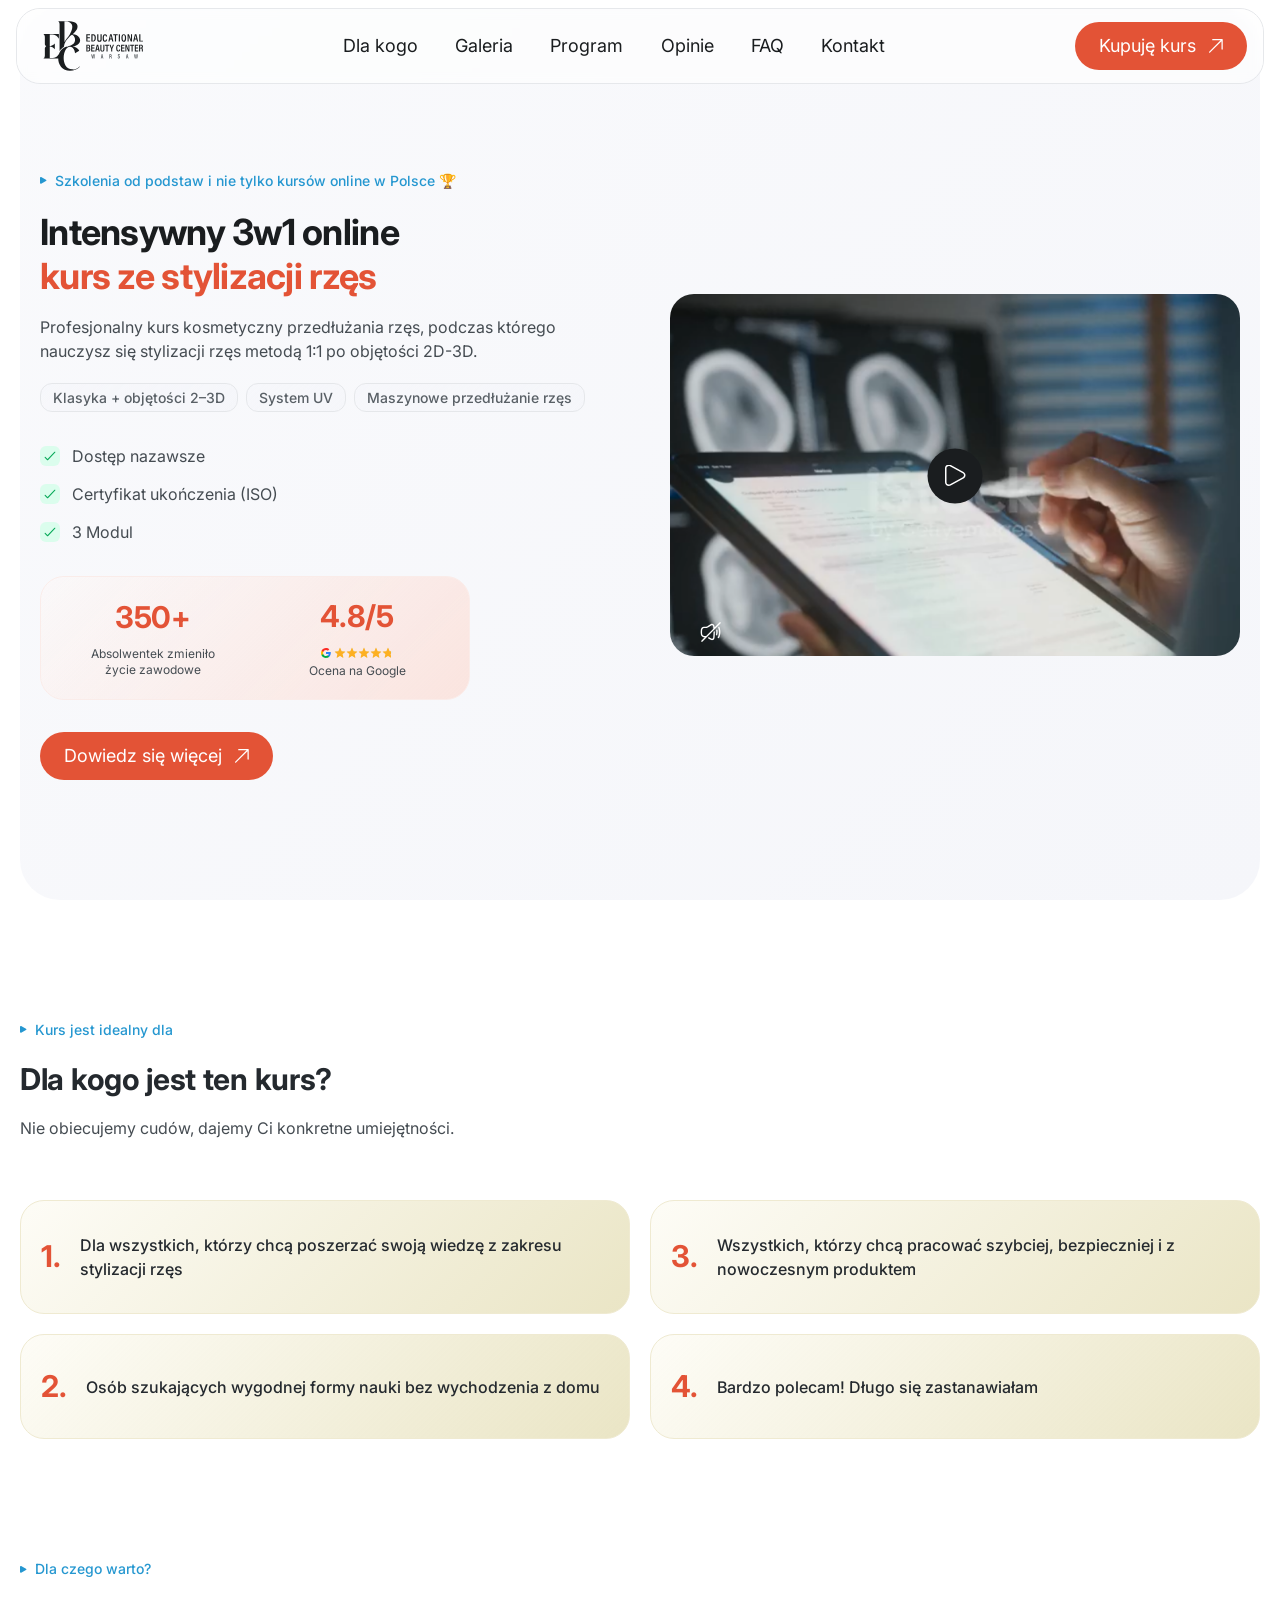
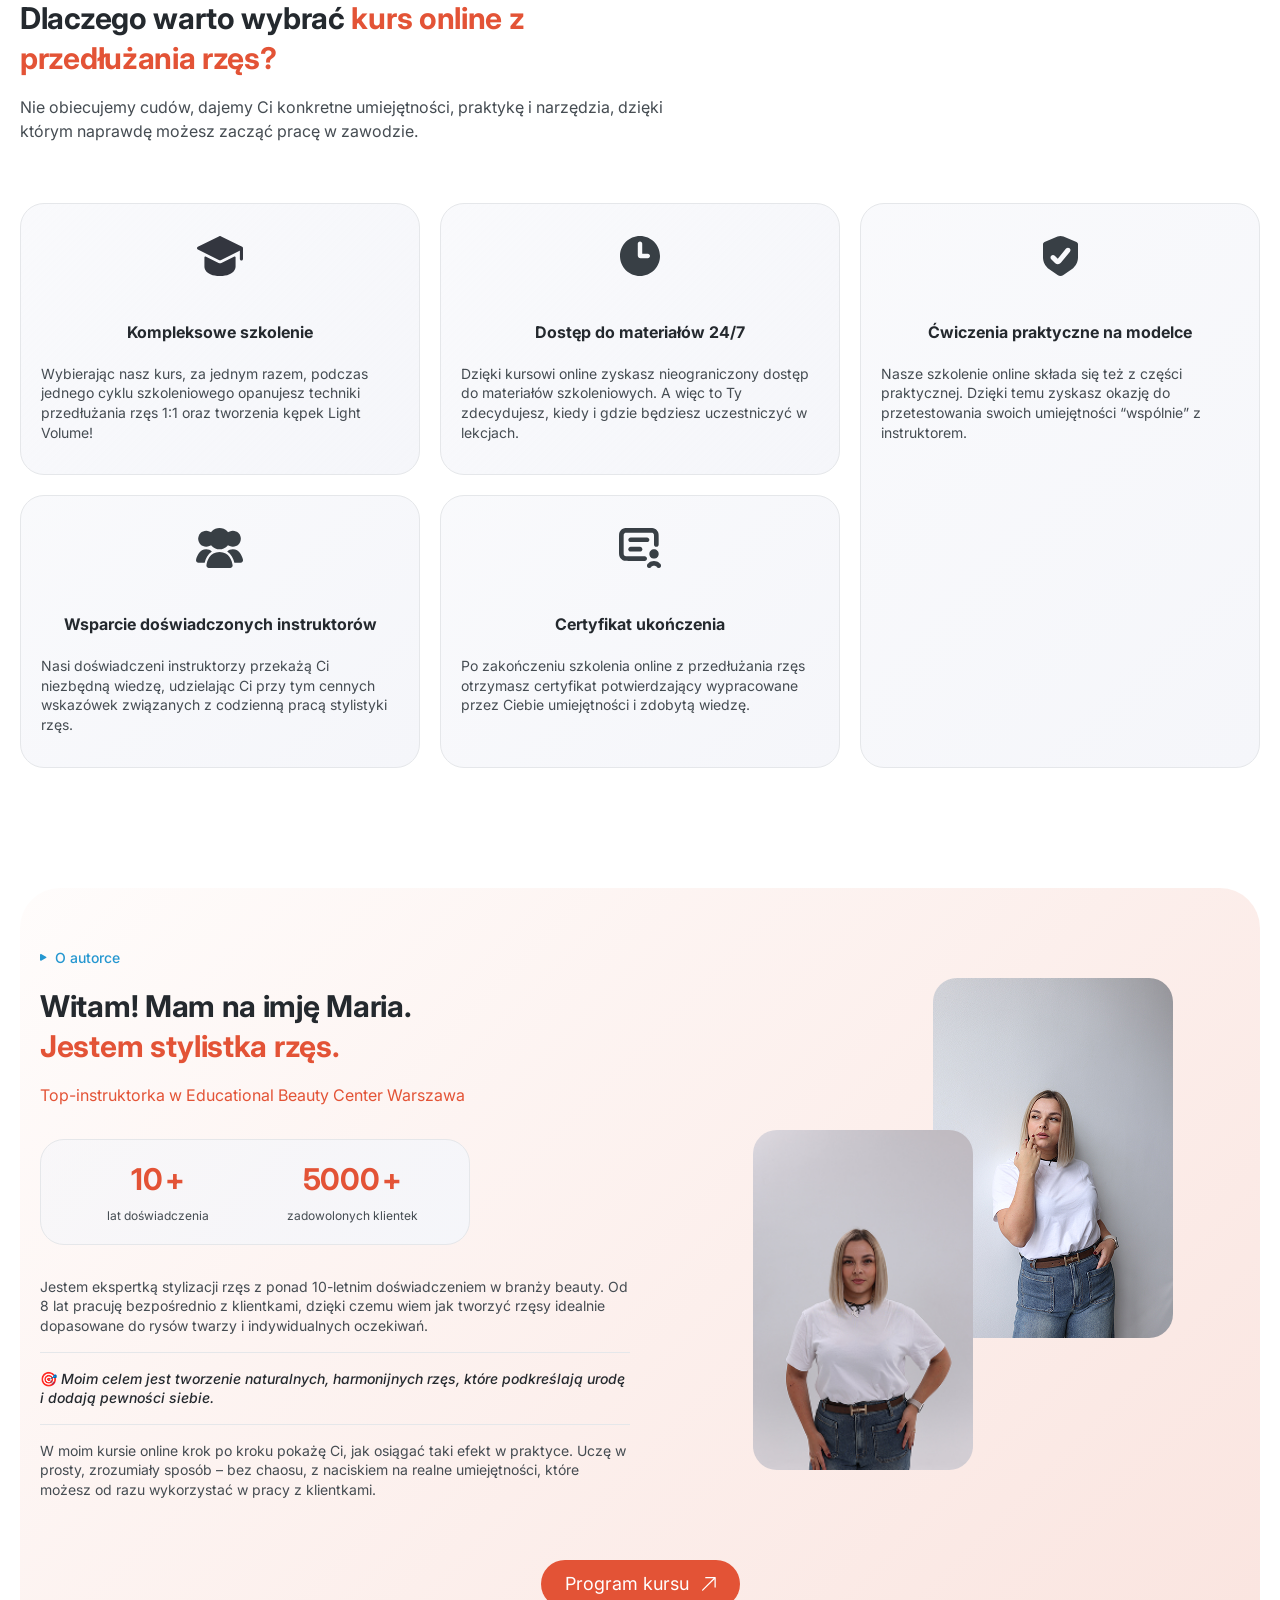
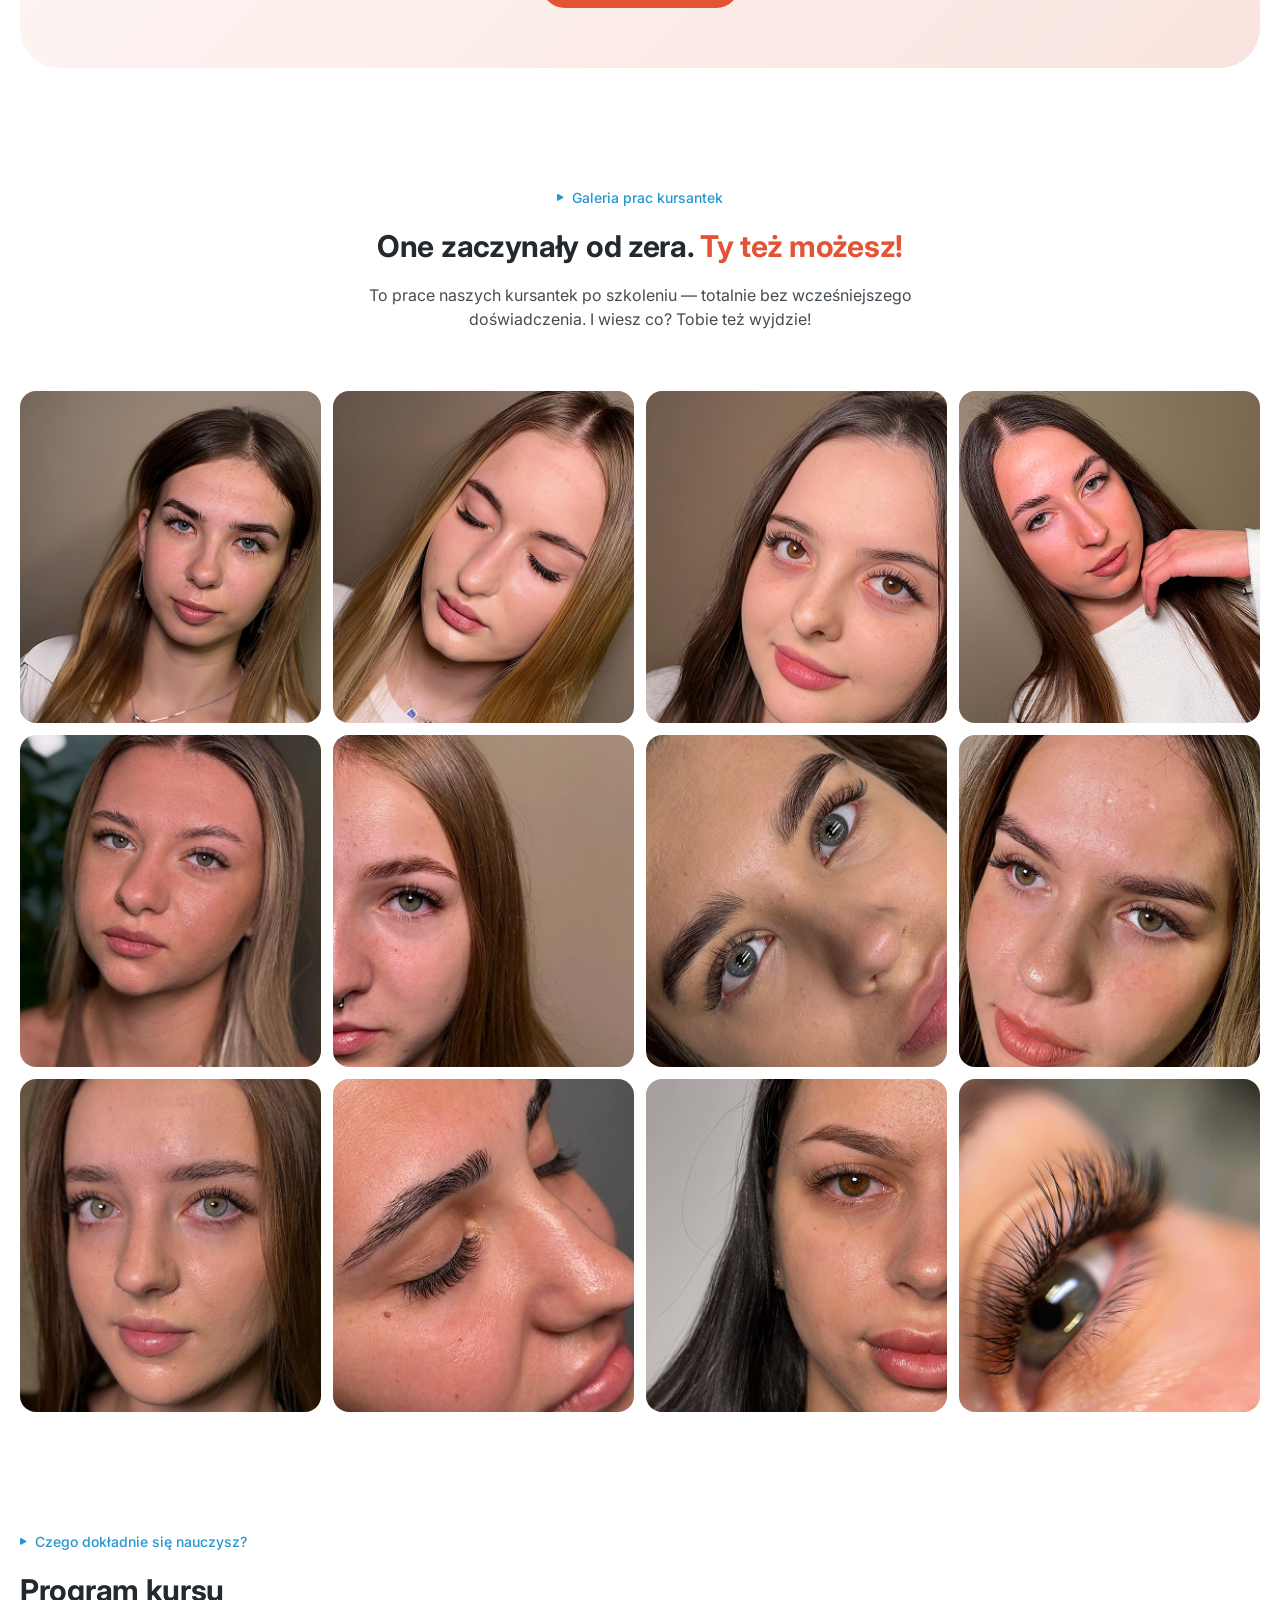
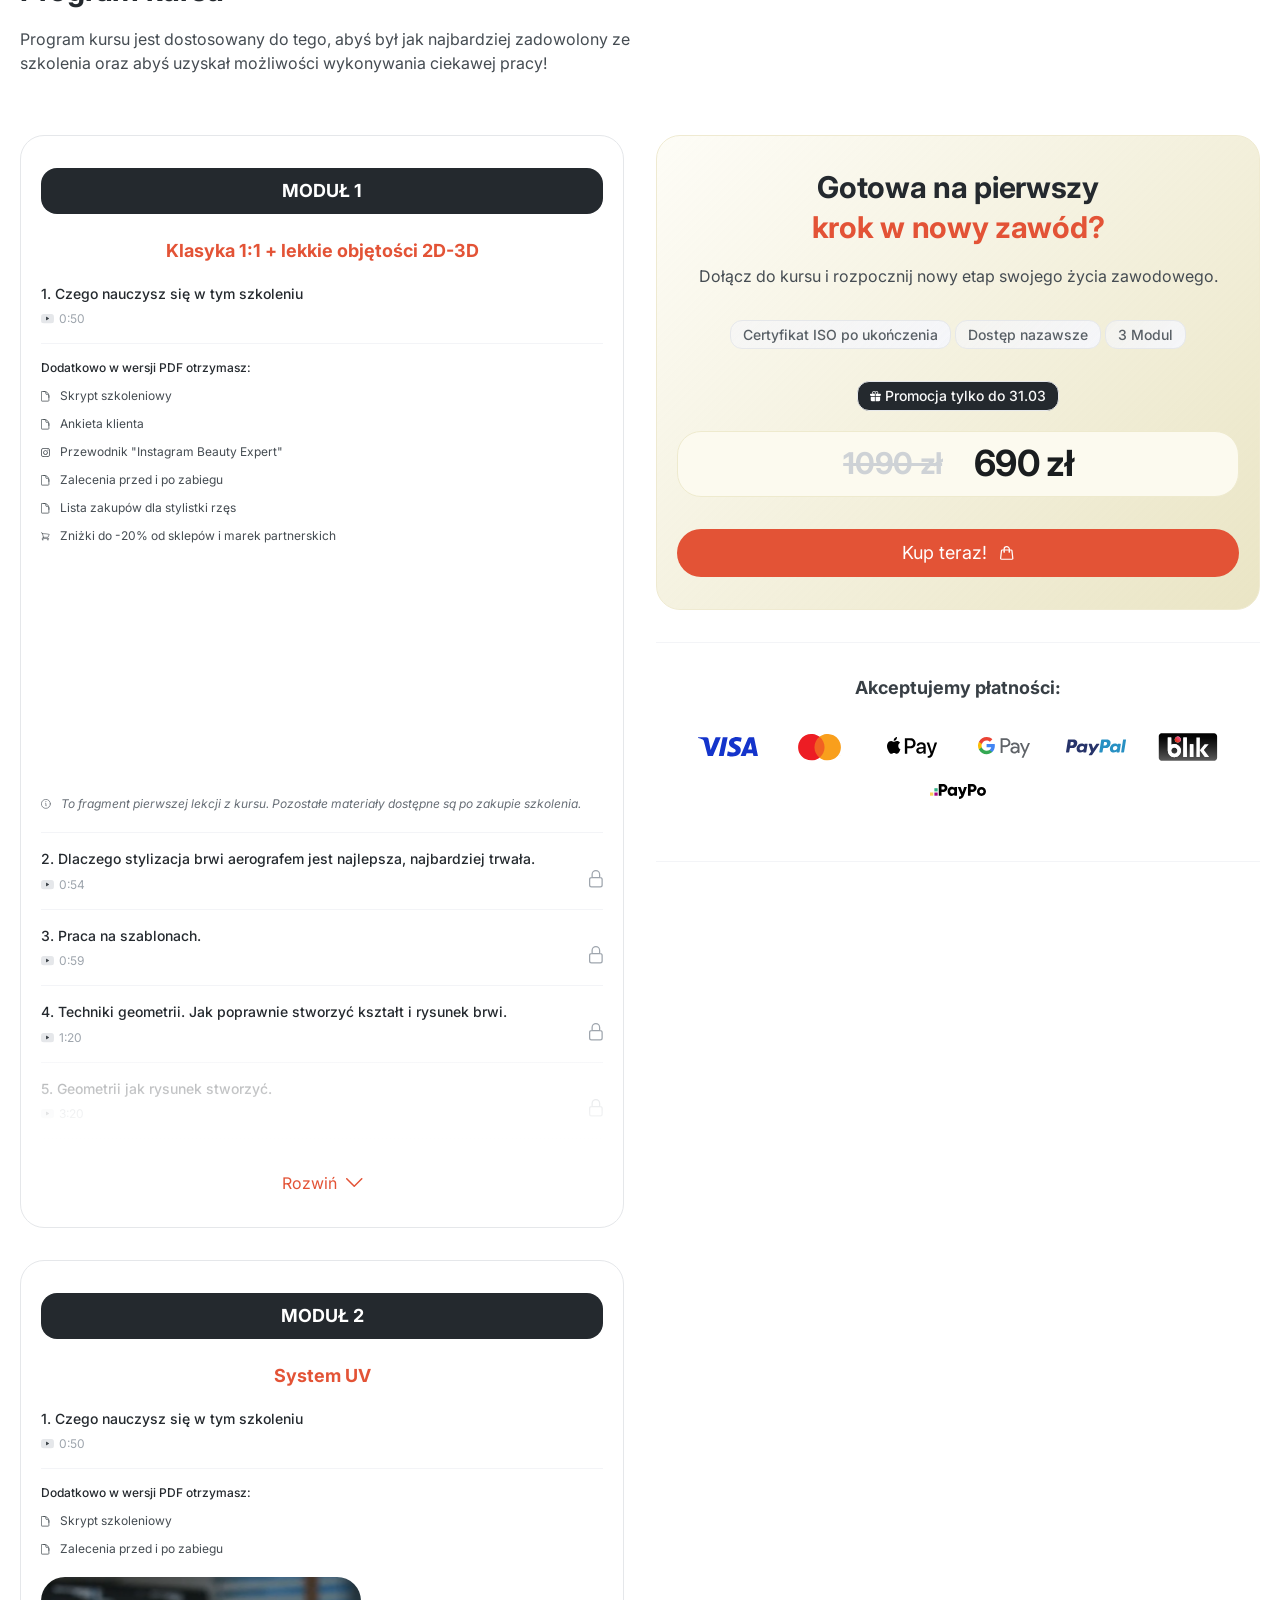
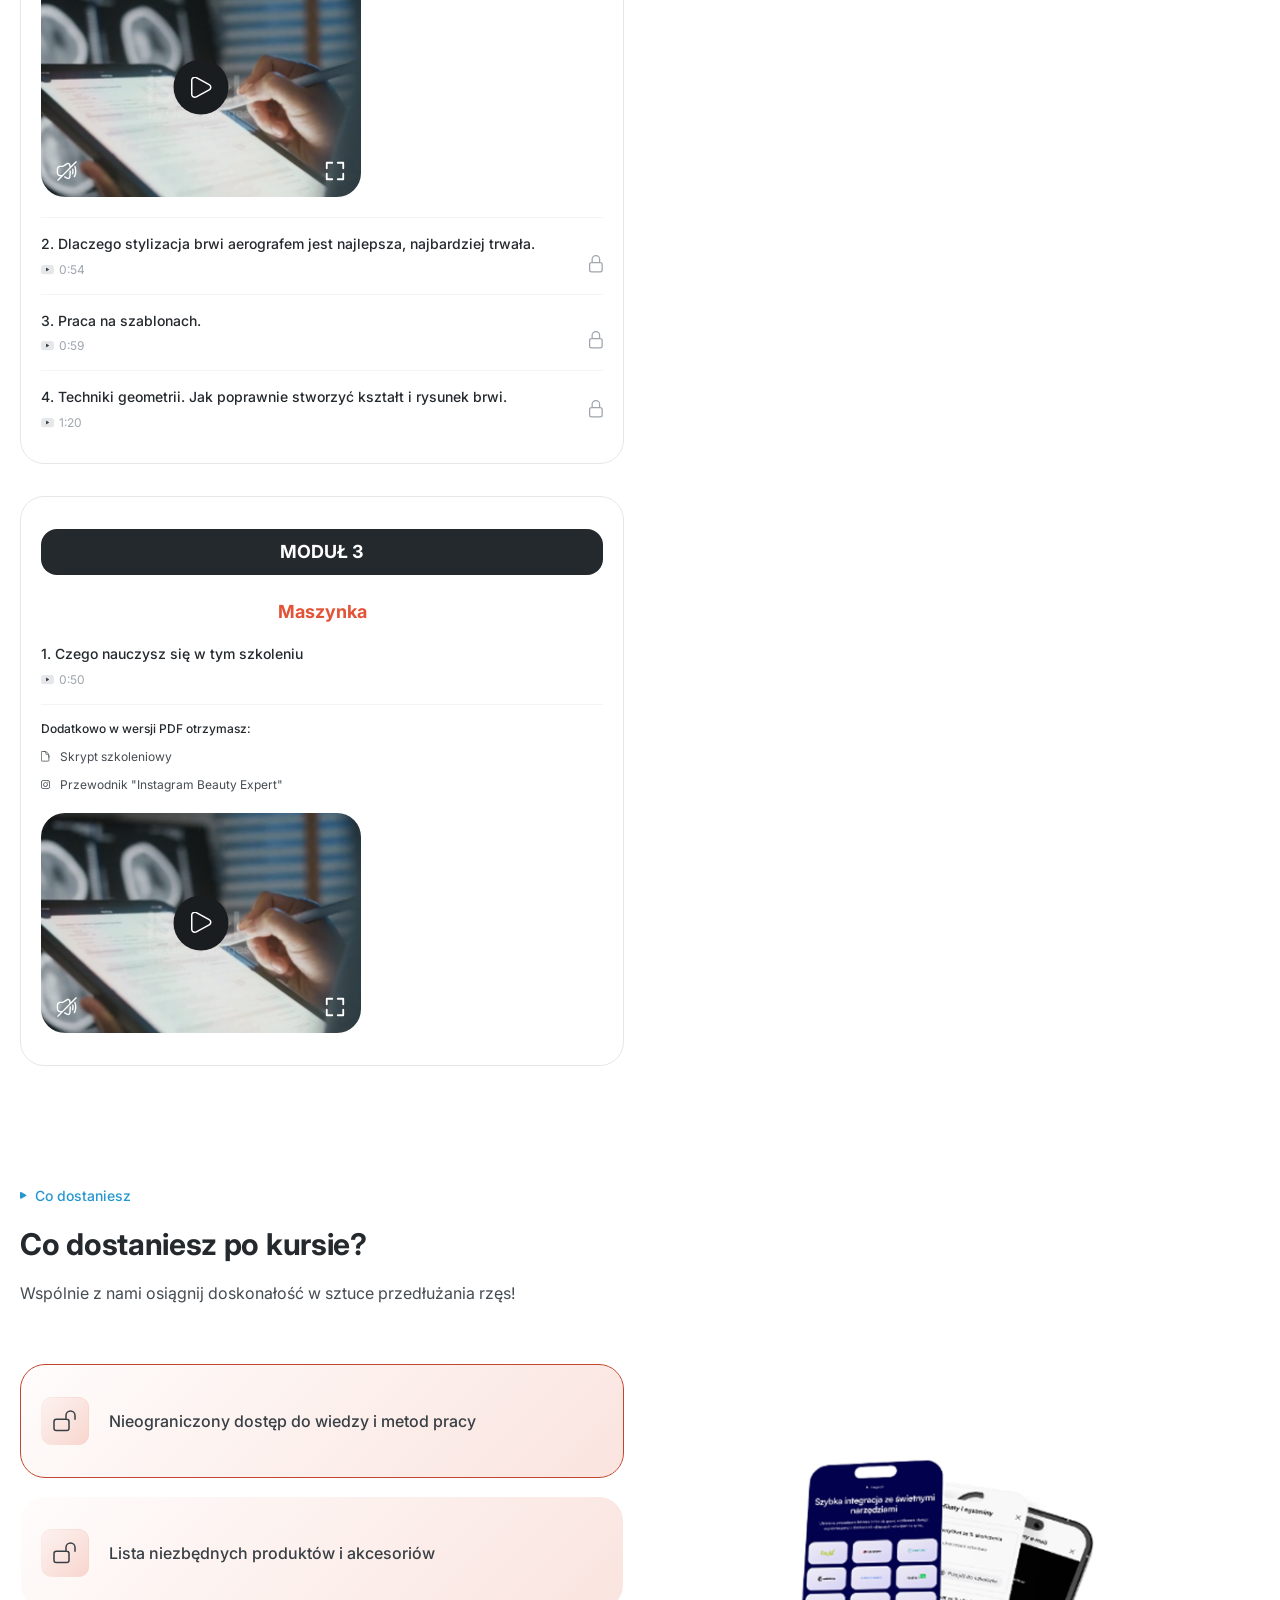
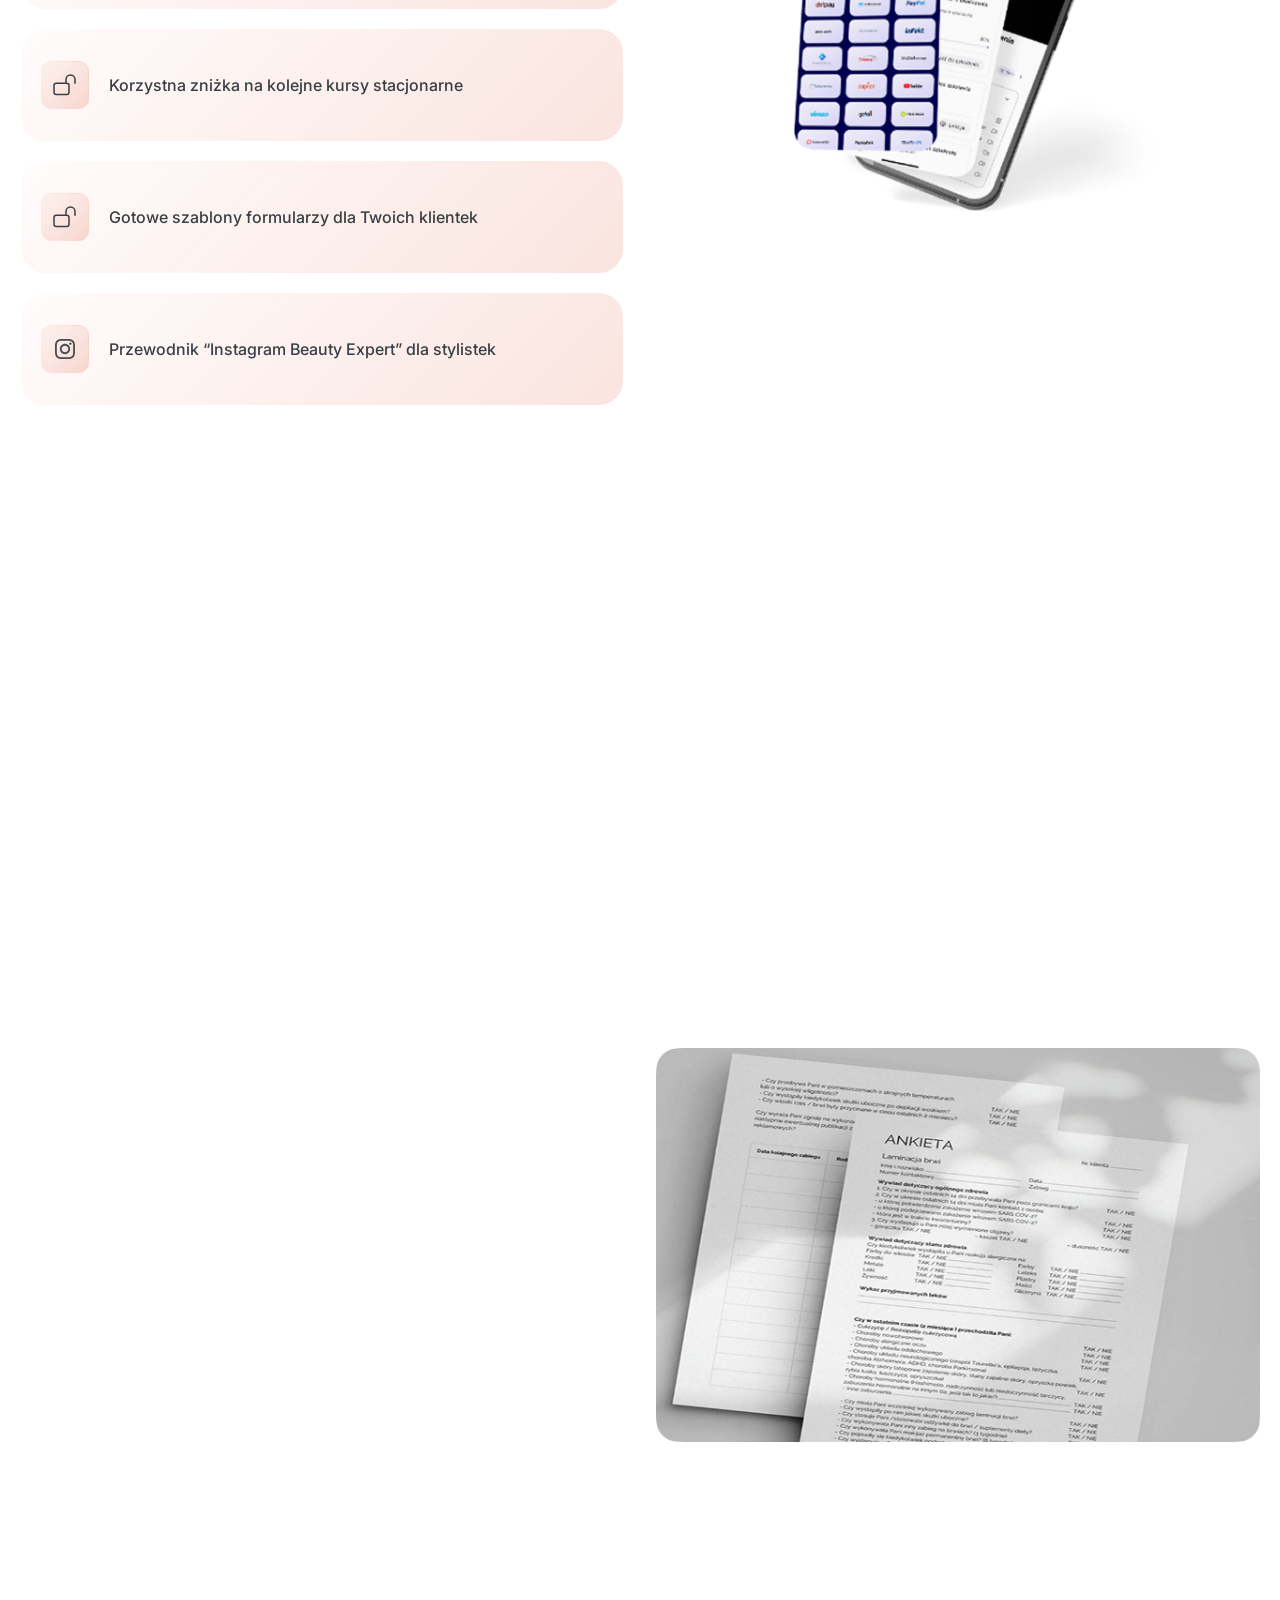
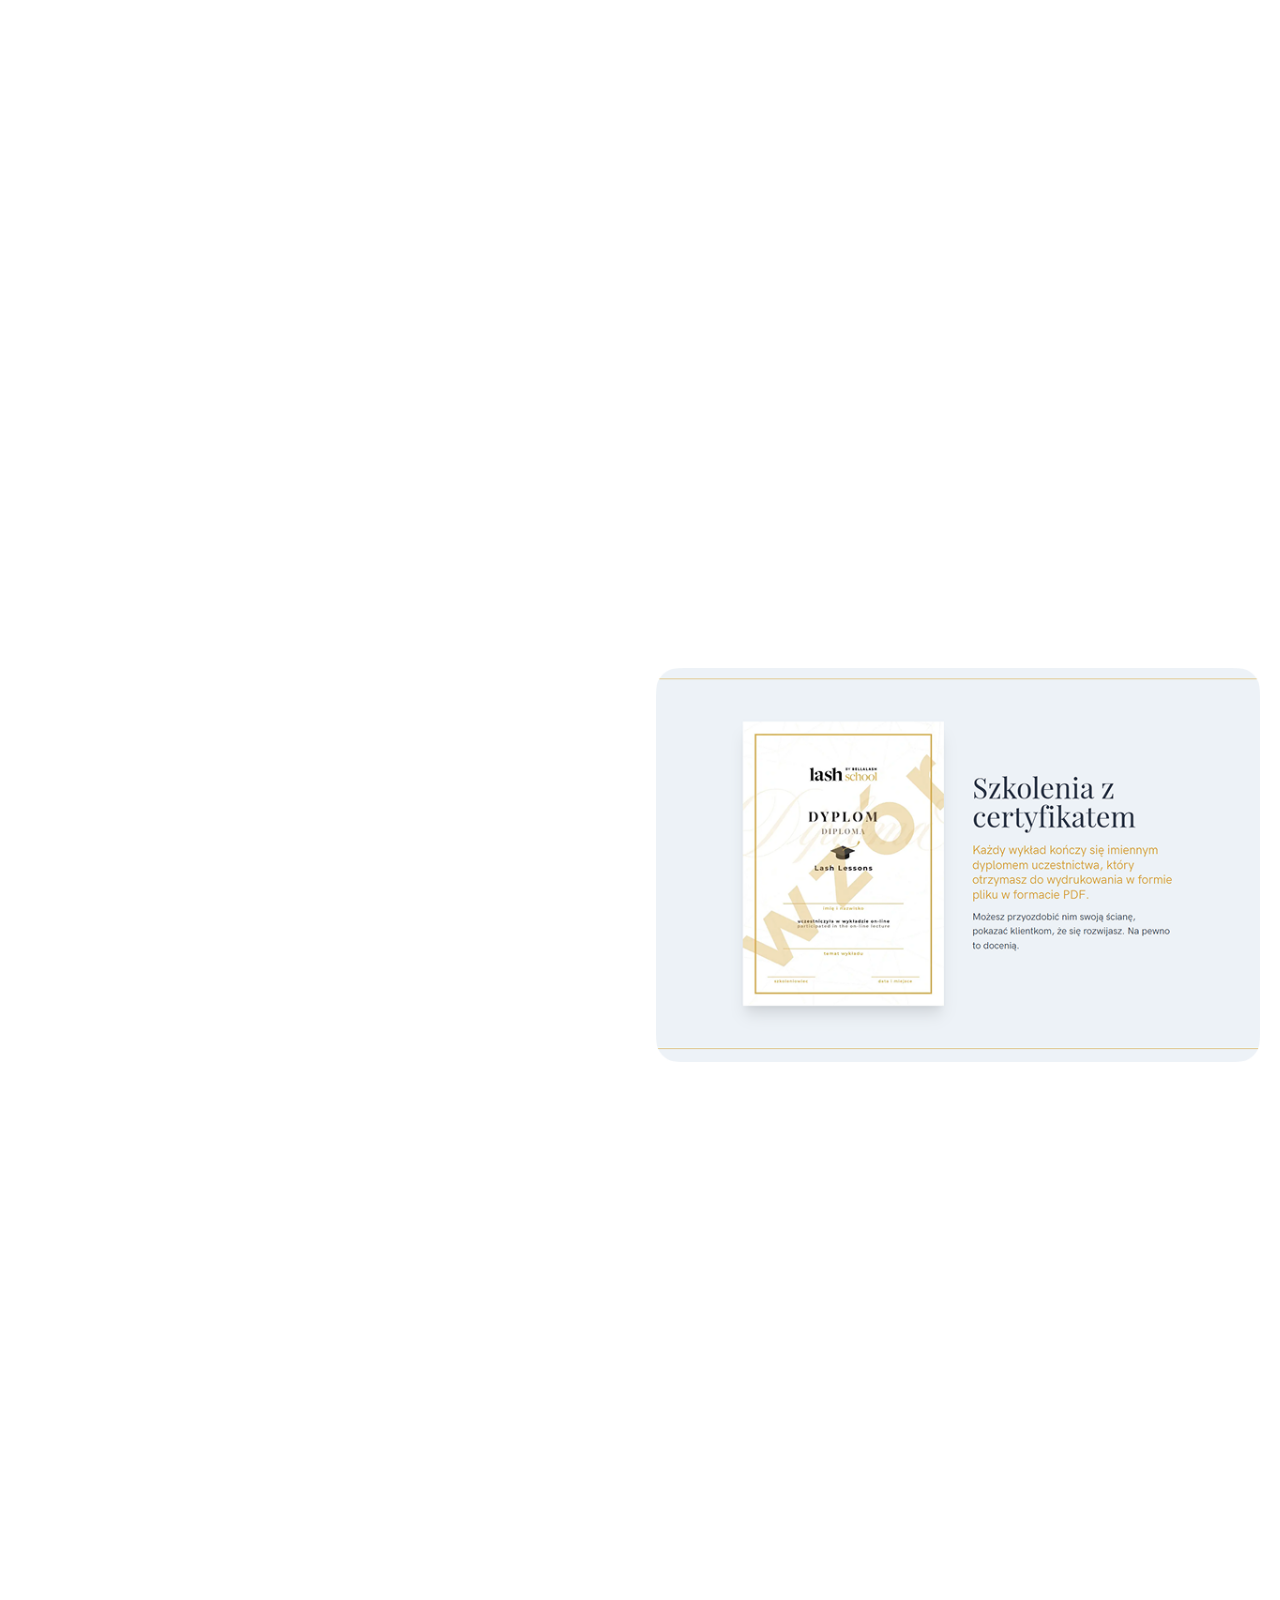
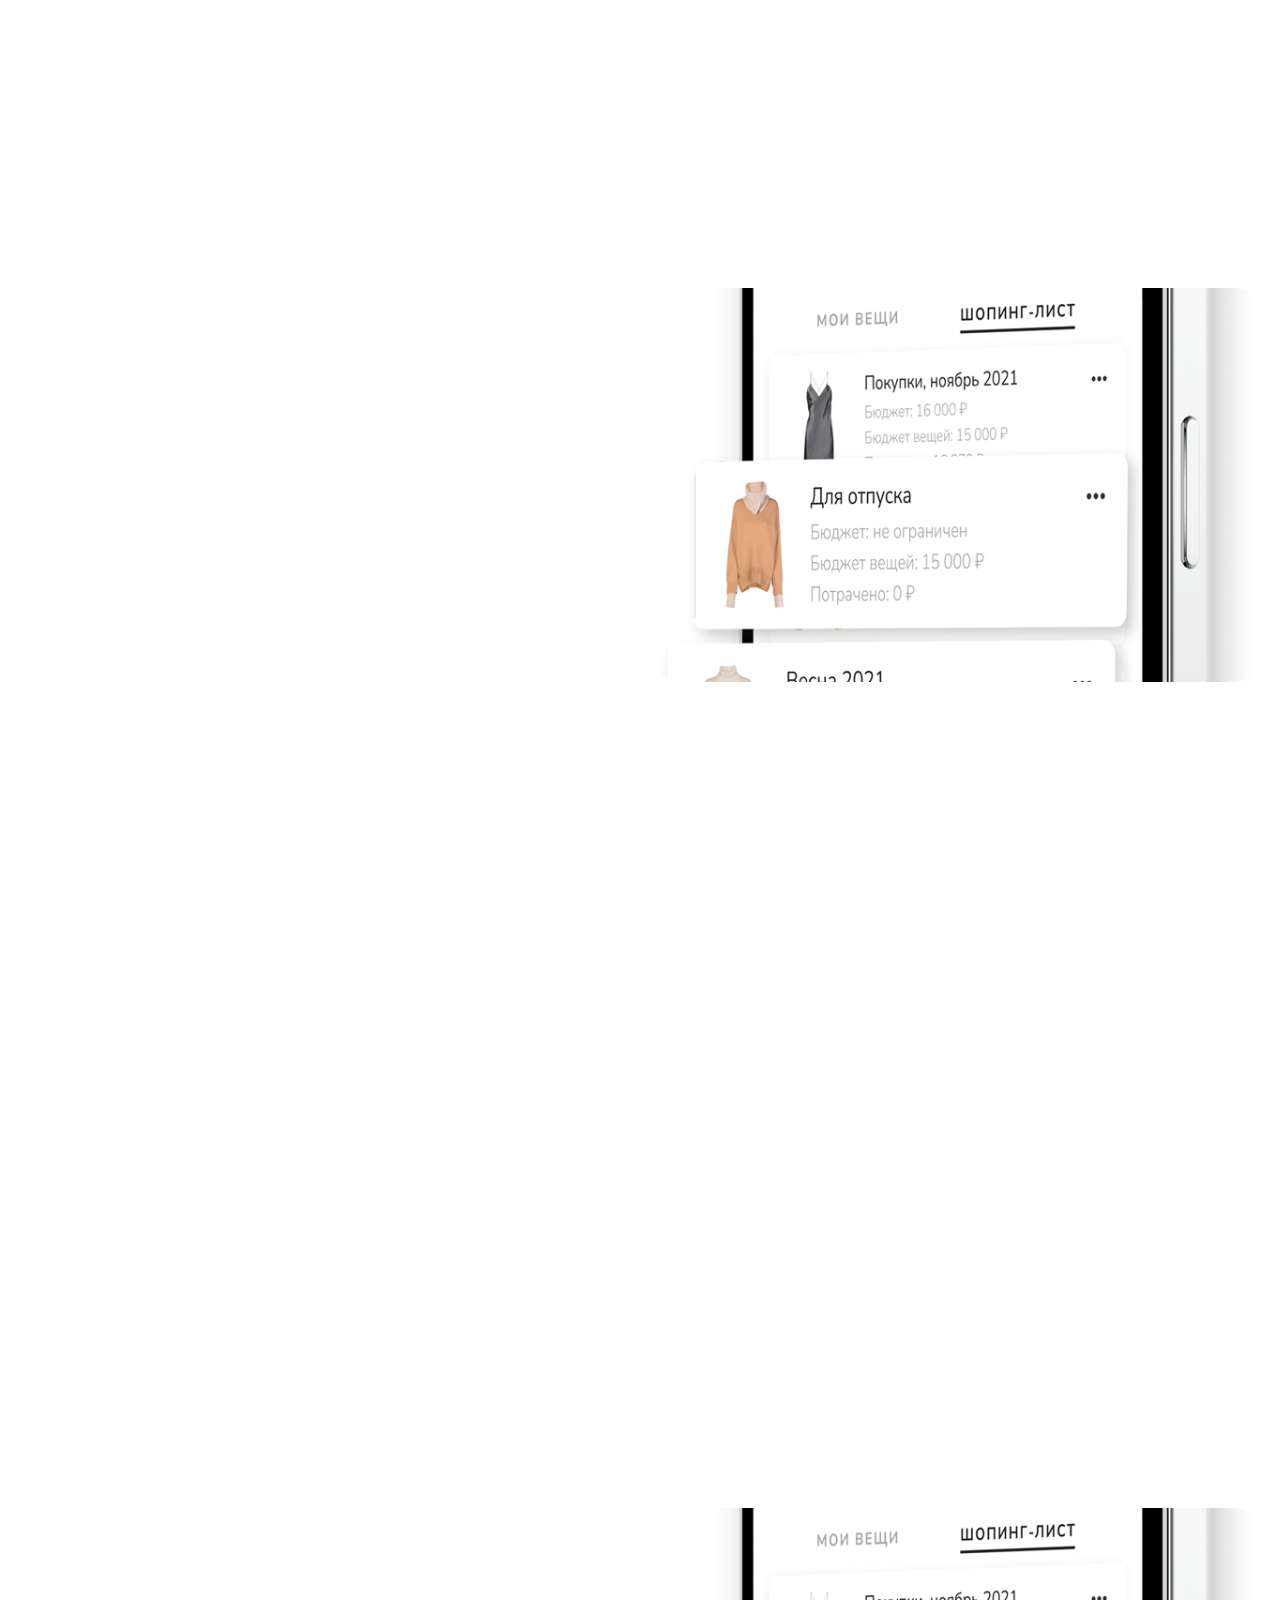
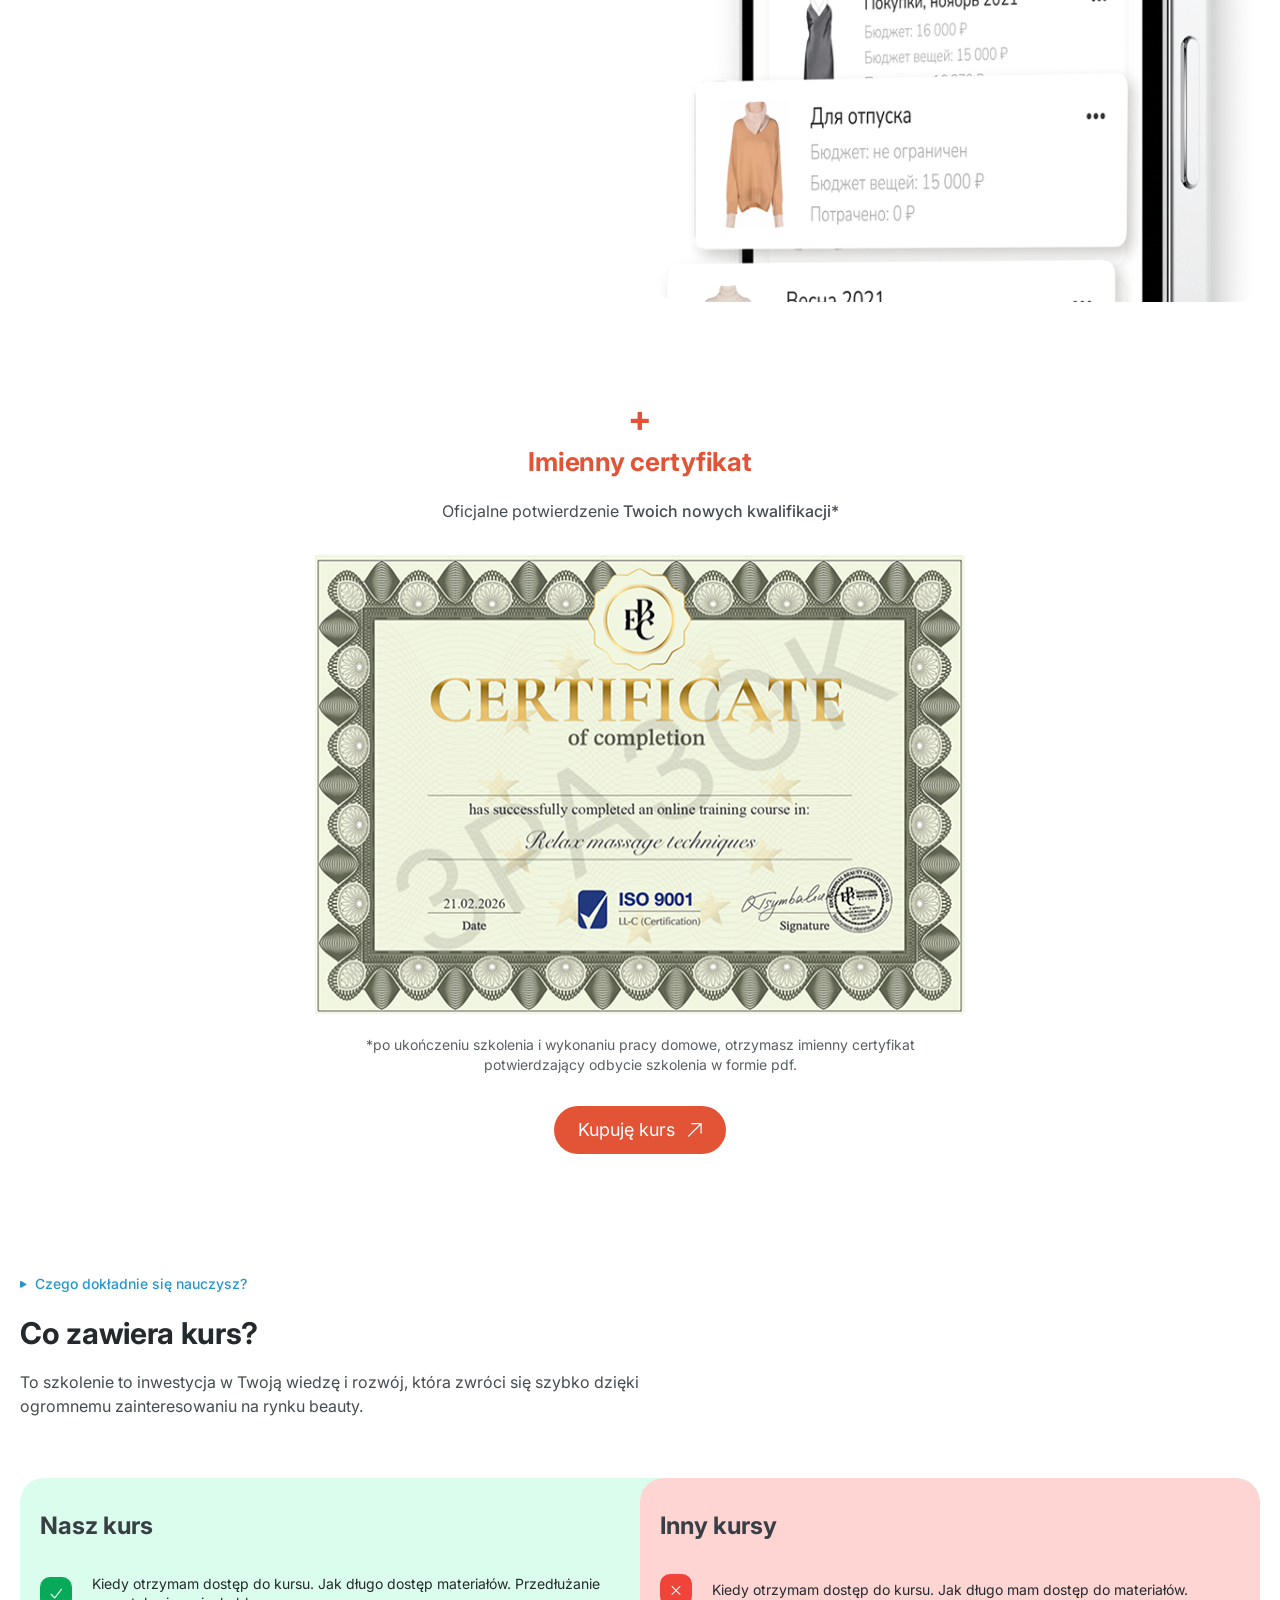
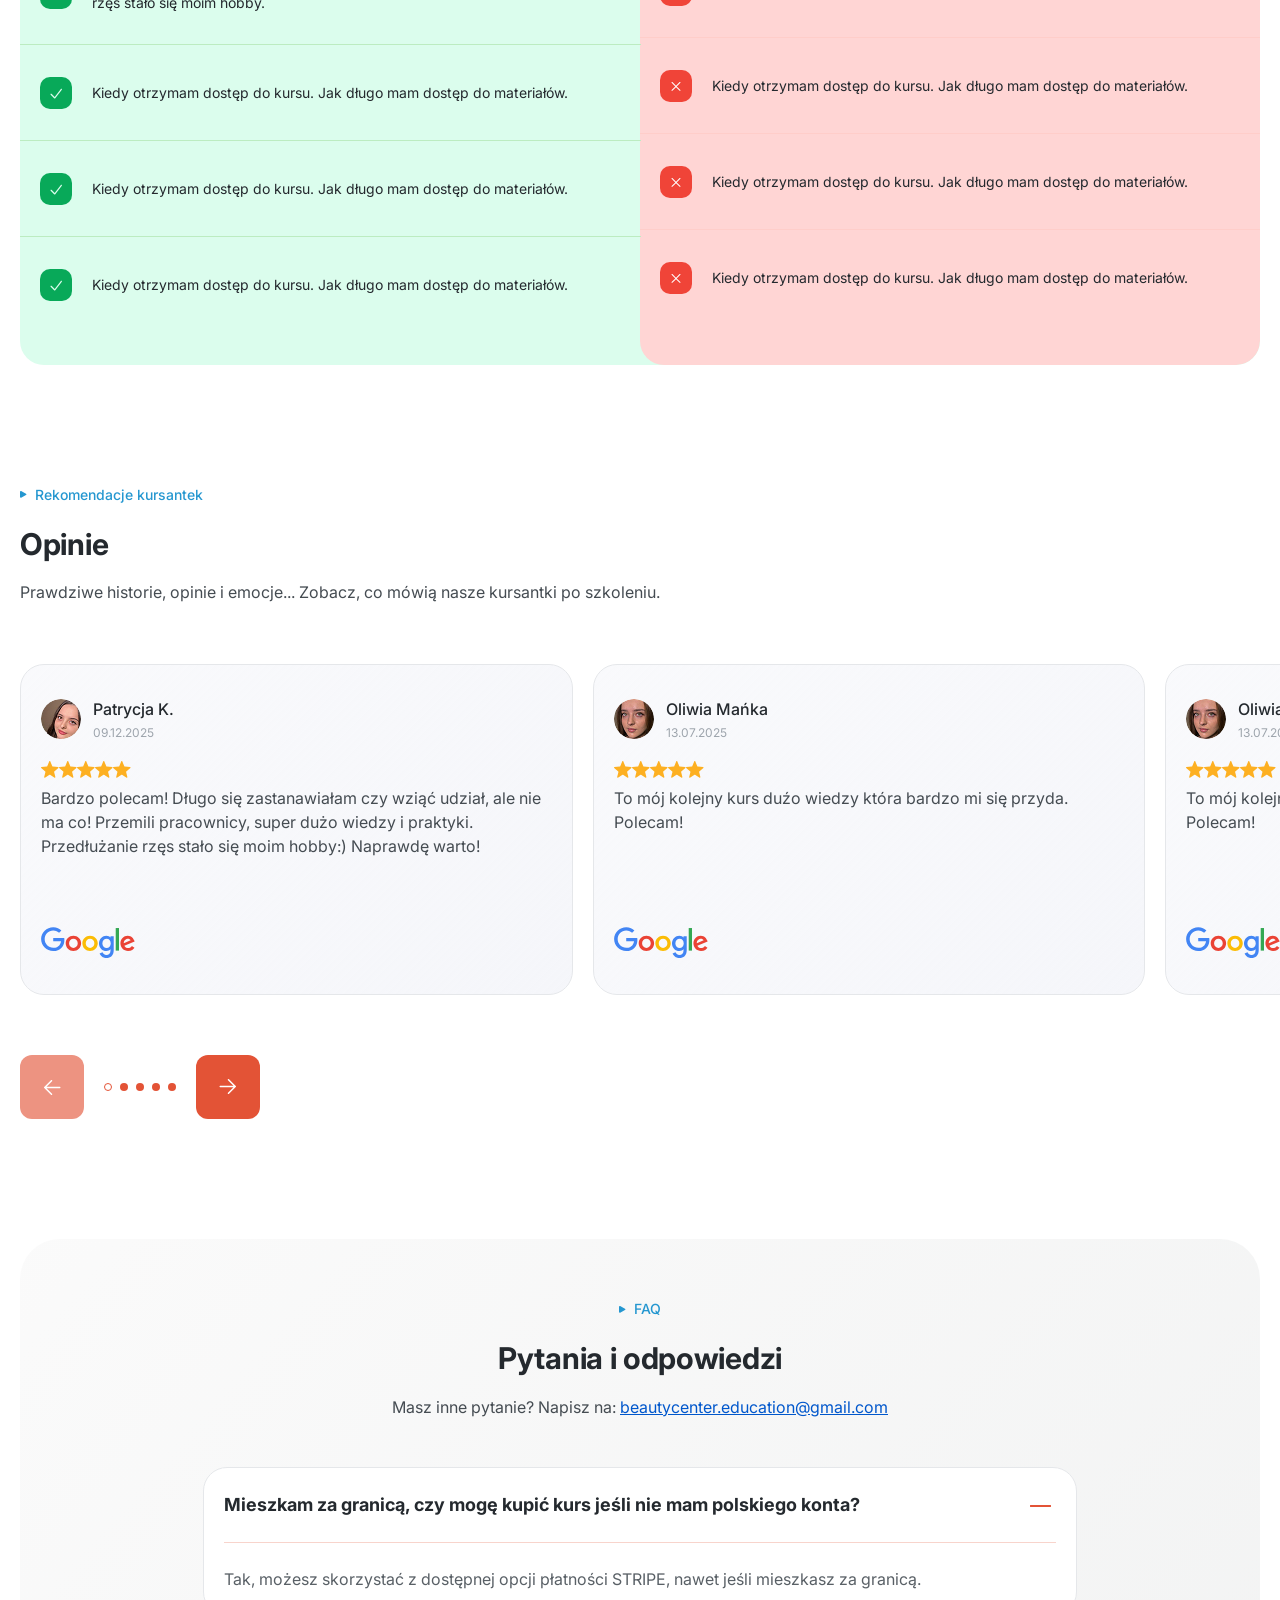
==== commit 8aa96151: "Add files via upload" ====
--- a/index.html
+++ b/index.html
@@ -1,13 +1,16 @@
 <!doctype html>
 <html lang="pl">
 	<head>
+		<style data-fls-preloader="false" rel="preload">
+			body > *:not(.fls-preloader) {opacity: 0;visibility: hidden;}[data-fls-preloader-loaded] body > *:not(.fls-preloader) {transition: opacity 0.5s ease 0s;opacity: 1;visibility: visible;}
+		</style>
 		<meta charset="UTF-8">
 		<meta name="viewport" content="width=device-width, initial-scale=1.0">
 		<link rel="shortcut icon" href="./assets/img/favicon.ico">
 		<title>Home Page</title>
-		<script type="module" crossorigin="" src="./js/index.min.js?v=1773040720753"></script>
-		<link rel="modulepreload" crossorigin="" href="./js/common.min.js?v=1773040720753">
-		<link rel="stylesheet" crossorigin="" href="./css/index.min.css?v=1773040720753">
+		<script type="module" crossorigin="" src="./js/index.min.js?v=1773074513025"></script>
+		<link rel="modulepreload" crossorigin="" href="./js/common.min.js?v=1773074513025">
+		<link rel="stylesheet" crossorigin="" href="./css/index.min.css?v=1773074513025">
 	</head>
 	<body>
 		<div class="wrapper">
@@ -511,8 +514,8 @@
 </div>
 </div>
 -->
-													<div class="item-course-program__video-youtube">
-														<iframe src="https://www.youtube.com/embed/bON-KPiiNCk?enablejsapi=1&rel=0" title="YouTube video player" frameborder="0" allow="accelerometer; autoplay; clipboard-write; encrypted-media; gyroscope; picture-in-picture; web-share" referrerpolicy="strict-origin-when-cross-origin" allowfullscreen></iframe>
+													<div class="item-course-program__video-youtube video-youtube">
+														<iframe class="video-youtube__iframe" src="https://www.youtube.com/embed/bON-KPiiNCk?enablejsapi=1&rel=0" title="YouTube video player" frameborder="0" allow="accelerometer; autoplay; clipboard-write; encrypted-media; gyroscope; picture-in-picture; web-share" referrerpolicy="strict-origin-when-cross-origin" allowfullscreen></iframe>
 													</div>
 													<div class="item-course-program__info">
 														<img src="./assets/img/icons/i.svg" alt="icon">
--- a/css/index.min.css
+++ b/css/index.min.css
@@ -1 +1 @@
-@import url("https://fonts.googleapis.com/css2?family=Inter:wght@400;500;700&display=swap");*{border:0;margin:0;padding:0}*,:after,:before{box-sizing:border-box}:after,:before{display:inline-block}body,html{height:100%;scroll-behavior:smooth}body{line-height:1;scrollbar-gutter:stable;-ms-text-size-adjust:100%;-moz-text-size-adjust:100%;-webkit-text-size-adjust:100%;-webkit-font-smoothing:antialiased;-moz-osx-font-smoothing:grayscale}button,input,textarea{background-color:transparent;color:inherit;font-family:inherit;font-size:inherit;line-height:inherit}input,textarea{width:100%}label{display:inline-block}button,option,select{cursor:pointer}a{color:inherit;display:inline-block;text-decoration:none}ul li{list-style:none}img{height:auto;max-width:100%;vertical-align:middle}h1,h2,h3,h4,h5,h6{font-size:inherit;font-weight:inherit}address{font-style:normal}body{background-color:#fff;color:#454c52;font-family:Inter;font-size:.875rem;min-width:22.5rem}[data-fls-scrolllock] body{overflow:hidden;overscroll-behavior:none;touch-action:none}.wrapper{display:flex;flex-direction:column;min-height:100%;overflow:clip}.wrapper>main{flex:1 1 auto}.wrapper>*{min-width:0}[class*=__container]{margin:0 auto;max-width:85rem;padding-left:1.25rem;padding-right:1.25rem}.btn-up{align-items:center;background-color:#e35336;border-radius:.75rem;box-shadow:0 .375rem 1rem 0 rgba(0,0,0,.08);cursor:pointer;display:inline-flex;height:3rem;justify-content:center;padding:.75rem;width:3rem}.btn-up img{flex:0 0 0.9375rem;height:1.0625rem;rotate:-45deg;width:.9375rem}.btn-up{bottom:2.5rem;opacity:0;position:fixed;right:2%;transform:translateY(1.25rem);transition:background-color .5s,transform .5s;visibility:hidden;z-index:50}.btn-up.active{opacity:1;transform:translateY(0);visibility:visible}.fixed-btn{display:none!important}.hero__box{background:linear-gradient(135deg,rgba(245,246,250,.6),#f5f6fa);border-radius:2.5rem;display:grid;height:98.5vh;margin-left:1.25rem;margin-right:1.25rem;margin-top:.5rem;overflow:hidden;padding-bottom:7.5rem}.hero__container{align-items:center;align-self:center;display:grid;gap:3.75rem;grid-template-columns:repeat(2,1fr)}.hero__subtitle{align-items:center;color:#2597d0;column-gap:.5rem;display:flex;font-weight:500;line-height:1.4}.hero__subtitle:not(:last-child){margin-bottom:1.25rem}.hero__title{color:#1a1d1f;font-size:2.25rem;font-weight:700;letter-spacing:-.02em;line-height:1.22}.hero__title span{color:#e35336}.hero__title:not(:last-child){margin-bottom:1rem}.hero__text{color:#454c52;font-size:1rem;line-height:1.5}.hero__text:not(:last-child){margin-bottom:1.25rem}.hero__tags{align-items:center;display:flex;flex-wrap:wrap;gap:.5rem}.hero__tags:not(:last-child){margin-bottom:2rem}.hero__list{display:grid;row-gap:.875rem}.hero__list:not(:last-child){margin-bottom:2rem}.hero__item{align-items:center;color:#454c52;column-gap:.75rem;display:flex;font-size:1rem;line-height:1.5}.hero__item img{flex:0 0 1.25rem;height:1.25rem;width:1.25rem}.hero__statistic:not(:last-child){margin-bottom:2rem}.hero__btn,.hero__list,.hero__statistic,.hero__subtitle,.hero__tags,.hero__text,.hero__title,.hero__video{animation:heroFadeUp .7s ease forwards;opacity:0;transform:translateY(1.25rem)}.hero__subtitle{animation-delay:.3s}.hero__title{animation-delay:.6s}.hero__text{animation-delay:.9s}.hero__tags{animation-delay:1.2s}.hero__list{animation-delay:1.5s}.hero__statistic{animation-delay:1.8s}.hero__btn{animation-delay:2.1s}.hero__video{animation-delay:1.2s}.statistic-hero{align-items:center;background:linear-gradient(135deg,hsla(15,80%,98%,.4),#fae4df);border:.0625rem solid #faece9;border-radius:1.5rem;column-gap:1.25rem;display:grid;grid-template-columns:repeat(2,1fr);max-width:26.875rem;padding:1.25rem}.statistic-hero__column{display:grid;row-gap:.5rem}.statistic-hero__value{color:#e35336;font-size:1.875rem;font-weight:700;letter-spacing:-.01em;line-height:1.33;text-align:center}.statistic-hero__info{color:#454c52;font-size:.75rem;line-height:1.33;text-align:center}.statistic-hero__info img{margin-bottom:.125rem}.video__box{position:relative}.video__item{aspect-ratio:630/400;border-radius:1.5rem;height:100%;object-fit:cover;width:100%}.nav-video{height:100%;left:0;opacity:1;position:absolute;top:0;transition:opacity .3s ease;width:100%}.nav-video.hidden{opacity:0;pointer-events:none}.nav-video__btn-play{background-color:#1a1d1f;border-radius:50%;height:3.4375rem;left:50%;position:absolute;top:50%;transform:translate(-50%,-50%);width:3.4375rem}.nav-video__btn-play img{height:1.375rem;width:1.375rem}.nav-video__btn-pause{background-color:#1a1d1f;border-radius:50%;height:3.4375rem;left:50%;position:absolute;top:50%;transform:translate(-50%,-50%);width:3.4375rem}.nav-video__btn-mute,.nav-video__btn-pause img{height:1.375rem;width:1.375rem}.nav-video__btn-mute{bottom:.9375rem;left:1.875rem;position:absolute}.nav-video__btn-mute img{width:100%}.nav-video__btn-fullscreen{bottom:.9375rem;cursor:pointer;height:1.375rem;position:absolute;right:1.875rem;width:1.375rem}.nav-video__btn-fullscreen img{width:100%}@keyframes heroFadeUp{0%{opacity:0;transform:translateY(1.25rem)}to{opacity:1;transform:translateY(0)}}.who-is-the-course{padding-bottom:3.75rem;padding-top:7.5rem}.who-is-the-course__container{display:grid;row-gap:3.75rem}.who-is-the-course__header-block{opacity:0;transform:translateY(10%);transition:opacity .7s,transform .7s}.who-is-the-course__header-block.--watcher-view{opacity:1;transform:translateY(0)}.who-is-the-course__list{display:grid;gap:1.25rem;grid-template-columns:repeat(2,1fr)}.who-is-the-course__item:first-child,.who-is-the-course__item:nth-child(2){transition:opacity .7s,transform .7s}.who-is-the-course__item:nth-child(3),.who-is-the-course__item:nth-child(4){transition:opacity .7s .1s,transform .7s .1s}.who-is-the-course__item{opacity:0;transform:translateY(10%)}.who-is-the-course__item.--watcher-view{opacity:1;transform:translateY(0)}.item-who{align-items:center;background:linear-gradient(135deg,hsla(51,68%,96%,.5),#eae5c5);border:.0625rem solid #efead1;border-radius:1.5rem;column-gap:1.25rem;display:flex;padding:2rem 1.25rem}.item-who:first-child{order:1}.item-who:nth-child(2){order:3}.item-who:nth-child(3){order:2}.item-who:nth-child(4){order:4}.item-who__num{color:#e35336;font-size:1.875rem;font-weight:700;letter-spacing:-.01em;line-height:1.33}.item-who__text{color:#24292e;font-size:1rem;font-weight:500;line-height:1.5}.why{padding-bottom:7.5rem;padding-top:3.75rem}.why__container{display:grid;row-gap:3.75rem}.why__header-block{opacity:0;transform:translateY(10%);transition:opacity .7s,transform .7s}.why__header-block.--watcher-view{opacity:1;transform:translateY(0)}.why__list{display:grid;gap:1.25rem;grid-template-columns:repeat(3,1fr)}.why__item:nth-child(3){grid-column-end:4;grid-column-start:3;grid-row-end:3;grid-row-start:1}.item-why{align-content:start;background:linear-gradient(135deg,rgba(245,246,250,.6),#f5f6fa);border:.0625rem solid #e5e7ea;border-radius:1.5rem;display:grid;padding:1.25rem 1.25rem 2rem;row-gap:1.25rem}.item-why__icon{align-items:center;display:flex;height:4rem;justify-content:center;justify-self:center;width:4rem}.item-why__icon:not(:last-child){margin-bottom:.75rem}.item-why__subtitle{color:#24292e;font-size:1rem;font-weight:700;line-height:1.5;text-align:center}.item-why__text{color:#454c52;line-height:1.4}.author__box{background:linear-gradient(135deg,hsla(15,80%,98%,.4),#fae4df);border-radius:2.5rem;display:grid;margin-left:1.25rem;margin-right:1.25rem;padding-bottom:3.75rem;padding-top:3.75rem;row-gap:3.75rem}.author__container{column-gap:1.25rem;display:grid;grid-template-columns:repeat(2,1fr)}.author__content{display:grid;row-gap:2rem}.author__header-block{opacity:0;transform:translateY(10%);transition:opacity .7s,transform .7s}.author__header-block.--watcher-view{opacity:1;transform:translateY(0)}.author__statistic{opacity:0;transform:translateY(10%);transition:opacity .7s,transform .7s}.author__statistic.--watcher-view{opacity:1;transform:translateY(0)}.author__paragraph{opacity:0;transform:translateY(10%);transition:opacity .7s,transform .7s}.author__paragraph.--watcher-view{opacity:1;transform:translateY(0)}.author__paragraph{color:#454c52;line-height:1.4}.author__paragraph:first-child{border-bottom:.0625rem solid #e5e7ea;padding-bottom:1rem}.author__paragraph:nth-child(3){padding-top:1rem}.author__blockquote{border-bottom:.0625rem solid #e5e7ea;color:#24292e;font-style:italic;font-weight:500;line-height:1.4;padding-bottom:1rem;padding-top:1rem}.author__blockquote span{font-style:normal}.author__blockquote{opacity:0;transform:translateY(10%);transition:opacity .7s,transform .7s}.author__blockquote.--watcher-view{opacity:1;transform:translateY(0)}.author__images{justify-self:end;max-width:30rem;opacity:0;padding-top:1.875rem;position:relative;transform:translateY(5%);transition:opacity .7s,transform .7s}.author__images.--watcher-view{opacity:1;transform:translateY(0)}.author__img{border-radius:1.5rem;overflow:hidden}.author__img img{height:100%;object-fit:cover;width:100%}.author__img--small{aspect-ratio:240/320;bottom:1.875rem;left:-11.25rem;position:absolute}.author__img--big{aspect-ratio:260/360}.author__btn{justify-self:center;opacity:0;transform:translateY(15%);transition:opacity .7s,transform .7s}.author__btn.--watcher-view{opacity:1;transform:translateY(0)}.statistic-author{background:linear-gradient(135deg,rgba(245,246,250,.6),#f5f6fa);border:.0625rem solid #e5e7ea;border-radius:1.5rem;display:grid;grid-template-columns:repeat(2,1fr);max-width:26.875rem;padding:1.25rem}.statistic-author__column{display:grid;justify-self:center;row-gap:.5rem}.statistic-author__value{color:#e35336;justify-self:center;text-align:center}.statistic-author__value,.statistic-author__value:after{font-size:1.875rem;font-weight:700;letter-spacing:-.01em;line-height:1.33}.statistic-author__value:after{content:"+";padding-left:.125rem}.statistic-author__info{color:#454c52;font-size:.75rem;line-height:1.33;text-align:center}.gallery{padding-bottom:3.75rem;padding-top:7.5rem}.gallery__container{display:grid;row-gap:3.75rem}.gallery__header-block{opacity:0;transform:translateY(10%);transition:opacity .7s,transform .7s}.gallery__header-block.--watcher-view{opacity:1;transform:translateY(0)}.gallery__header-block{justify-self:center}.gallery__header-block>*{justify-self:center;text-align:center}.gallery__box-pc{display:grid;gap:.75rem;grid-template-columns:repeat(4,1fr)}.gallery__item{aspect-ratio:1/1;border-radius:1rem;overflow:hidden}.gallery__item img{height:100%;object-fit:cover;transition:scale .3s;width:100%}.gallery__item{opacity:0;transform:translateY(7%)}.gallery__item.--watcher-view{opacity:1;transform:translateY(0)}.gallery__item:first-child,.gallery__item:nth-child(5),.gallery__item:nth-child(9){transition:opacity .7s,transform .7s}.gallery__item:nth-child(10),.gallery__item:nth-child(2),.gallery__item:nth-child(6){transition:opacity .7s .3s,transform .7s .3s}.gallery__item:nth-child(11),.gallery__item:nth-child(3),.gallery__item:nth-child(7){transition:opacity .7s .6s,transform .7s .6s}.gallery__item:nth-child(12),.gallery__item:nth-child(4),.gallery__item:nth-child(8){transition:opacity .7s .9s,transform .7s .9s}.gallery__box-mobile{display:none}.gallery__image{aspect-ratio:180/280;border-radius:1rem;opacity:0;overflow:hidden;transform:translateY(5%)}.gallery__image.--watcher-view{opacity:1;transform:translateY(0)}.gallery__image:nth-child(odd){transition:opacity .7s,transform .7s}.gallery__image:nth-child(2n){transition:opacity .7s .3s,transform .7s .3s}.gallery__preview{height:100%;object-fit:cover;width:100%}.course-program{display:grid;padding-bottom:3.75rem;padding-top:3.75rem;position:relative;row-gap:3.75rem}.course-program__container{width:100%}.course-program__header-block{opacity:0;transform:translateY(10%);transition:opacity .7s,transform .7s}.course-program__header-block.--watcher-view{opacity:1;transform:translateY(0)}.course-program__header-block{margin-bottom:3.75rem}.course-program__body{column-gap:2rem;display:grid;grid-template-columns:repeat(2,1fr)}.course-program__column--grid{display:grid;row-gap:2rem}.course-program__block{opacity:0;transform:translateY(3%);transition:opacity .7s,transform .7s}.course-program__block.--watcher-view{opacity:1;transform:translateY(0)}.course-program__sticky-block{opacity:0;transform:translateY(3%);transition:opacity .7s,transform .7s}.course-program__sticky-block.--watcher-view{opacity:1;transform:translateY(0)}.block-course-program{border:.0625rem solid #e5e7ea;border-radius:1.5rem;padding:2rem 1.25rem}.block-course-program:first-child .block-course-program__list{position:relative}.block-course-program:first-child .block-course-program__list:before{background:linear-gradient(180deg,hsla(0,0%,100%,.3),hsla(0,0%,100%,.65) 20%,#fff);bottom:0;content:"";height:5rem;left:0;position:absolute;transition:opacity .3s;width:100%}.block-course-program__module{background-color:#24292e;border-radius:1rem;color:#fff;font-size:1.125rem;font-weight:700;line-height:1.44;padding:.625rem 1.25rem;text-align:center;width:100%}.block-course-program__module:not(:last-child){margin-bottom:1.5rem}.block-course-program__name{color:#e35336;font-size:1.125rem;font-weight:700;line-height:1.44;text-align:center}.block-course-program__name:not(:last-child){margin-bottom:.25rem}.block-course-program__showmore{display:grid}.block-course-program__showmore.--showmore-active .block-course-program__more:after{transform:rotate(180deg)}.block-course-program__showmore.--showmore-active .block-course-program__list:before{opacity:0;pointer-events:none}.block-course-program__item:first-child:not(:last-child){border-bottom:.0625rem solid #f3f4f7;padding-bottom:1.25rem}.block-course-program__more{align-items:center;color:#e35336;column-gap:.5625rem;display:inline-flex;font-size:1rem;justify-self:center;line-height:1.5;margin-top:1.875rem;text-align:center}.block-course-program__more:after{background:url(../assets/img/icons/arrow-more.svg) 0 0 no-repeat;content:"";flex:0 0 1.0625rem;height:.5625rem;transition:transform .3s;width:1.0625rem}.block-course-program__more span{align-items:center;column-gap:.5rem;display:inline-flex}.item-course-program{padding-top:1rem}.item-course-program:not(:first-child){align-items:center;border-bottom:.0625rem solid #f3f4f7;display:flex;justify-content:space-between}.item-course-program:last-child{border-bottom:none}.item-course-program__header{display:grid;padding-bottom:1rem;row-gap:.5rem}.item-course-program__header--pb{padding-bottom:0}.item-course-program__subtitle{color:#24292e;font-weight:500;line-height:1.4}.item-course-program__time{align-items:center;color:#9ea5ad;column-gap:.3125rem;display:inline-flex;font-size:.75rem;line-height:1.33}.item-course-program__time img{flex:0 0 0.8125rem;height:.625rem;width:.8125rem}.item-course-program__list{border-top:.0625rem solid #f3f4f7;display:grid;padding-bottom:1.25rem;padding-top:1rem;row-gap:.75rem}.item-course-program__point{align-items:center;color:#454c52;column-gap:.625rem;display:inline-flex;font-size:.75rem;line-height:1.33}.item-course-program__point img{flex:0 0 0.5625rem;height:.6875rem;width:.5625rem}.item-course-program__point--subtitle{color:#24292e;font-weight:500}.item-course-program__video-youtube{aspect-ratio:320/220;border-radius:1.5rem;max-width:20rem;overflow:hidden;position:relative;width:100%}.item-course-program__video-youtube iframe{border:0;height:100%;inset:0;position:absolute;width:100%}.item-course-program__icon{flex:0 0 0.875rem;height:1.125rem;width:.875rem}.item-course-program__icon img{height:100%;object-fit:contain;width:100%}.item-course-program__info{align-items:center;color:#676e76;column-gap:.625rem;display:flex;font-size:.75rem;font-style:italic;line-height:1.33;padding-top:.75rem}.item-course-program__info img{flex:0 0 0.625rem;height:.625rem;width:.625rem}.video-course-program{aspect-ratio:320/220;height:100%;max-width:20rem;position:relative}.video-course-program__box{height:100%;width:100%}.video-course-program__item{border-radius:1.5rem;min-height:100%;object-fit:cover;overflow:hidden;width:100%}.nav-video-course-program{height:100%;left:0;opacity:1;position:absolute;top:0;transition:opacity .3s ease;width:100%}.nav-video-course-program.hidden{opacity:0;pointer-events:none}.nav-video-course-program__btn-play{background-color:#1a1d1f;border-radius:50%;height:3.4375rem;left:50%;position:absolute;top:50%;transform:translate(-50%,-50%);width:3.4375rem}.nav-video-course-program__btn-play img{height:1.375rem;width:1.375rem}.nav-video-course-program__btn-pause{background-color:#1a1d1f;border-radius:50%;height:3.4375rem;left:50%;position:absolute;top:50%;transform:translate(-50%,-50%);width:3.4375rem}.nav-video-course-program__btn-pause img{height:1.375rem;width:1.375rem}.nav-video-course-program__btn-mute{bottom:.9375rem;height:1.375rem;left:.9375rem;position:absolute;width:1.375rem}.nav-video-course-program__btn-mute img{width:100%}.nav-video-course-program__fullscreen{bottom:.9375rem;cursor:pointer;height:1.375rem;position:absolute;right:.9375rem;width:1.375rem}.nav-video-course-program__fullscreen img{width:100%}.block{display:flex;justify-content:center}.block__more{color:#e35336;font-size:1rem;line-height:1.5;text-align:center}.block__more span{align-items:center;column-gap:.5rem;display:inline-flex}.block__more img{flex:0 0 1.0625rem;height:.5625rem;width:1.0625rem}.sticky-course-program{display:grid;row-gap:2rem}.sticky-course-program__top{align-self:start;background:linear-gradient(135deg,hsla(51,68%,96%,.5),#eae5c5);border:.0625rem solid #efead1;border-radius:1.5rem;display:grid;padding:2rem 1.25rem}.sticky-course-program__title{color:#24292e;font-size:1.875rem;font-weight:700;letter-spacing:-.01em;line-height:1.33;text-align:center}.sticky-course-program__title span{color:#e35336}.sticky-course-program__title:not(:last-child){margin-bottom:1rem}.sticky-course-program__subtitle{color:#454c52;font-size:1rem;line-height:1.5;text-align:center}.sticky-course-program__subtitle:not(:last-child){margin-bottom:2rem}.sticky-course-program__tags{align-items:center;column-gap:.25rem;display:flex;flex-wrap:wrap;justify-content:center;row-gap:.5rem}.sticky-course-program__tags:not(:last-child){margin-bottom:2rem}.sticky-course-program__dark-tag{align-items:center;background-color:#24292e;border:.0625rem solid #e5e7ea;border-radius:.75rem;color:#fafafa;column-gap:.25rem;display:flex;font-weight:500;justify-content:center;justify-self:center;line-height:1.4;padding:.25rem .75rem;text-align:center}.sticky-course-program__dark-tag:not(:last-child){margin-bottom:1.25rem}.sticky-course-program__dark-tag img{flex:0 0 0.6875rem;height:.6875rem;width:.6875rem}.sticky-course-program__prices{align-items:center;background-color:#fcfaef;border:.0625rem solid #eeeace;border-radius:1.5rem;column-gap:2rem;display:flex;justify-content:center;padding:.625rem 1.25rem}.sticky-course-program__prices:not(:last-child){margin-bottom:2rem}.sticky-course-program__old-price{color:#ced2d6;font-size:1.875rem;font-weight:700;letter-spacing:-.01em;line-height:1.33;text-decoration:line-through}.sticky-course-program__new-price{color:#1a1d1f;font-size:2.25rem;font-weight:700;letter-spacing:-.02em;line-height:1.22}.sticky-course-program__btn{display:flex;width:100%}.sticky-course-program__button{flex:1 1 auto;justify-content:center}.sticky-course-program__bottom{border-bottom:.0625rem solid #f3f4f7;border-top:.0625rem solid #f3f4f7;display:grid;padding-bottom:2rem;padding-top:2rem;row-gap:2rem}.sticky-course-program__info{color:#383f45;font-size:1.125rem;font-weight:700;line-height:1.44;text-align:center}.payment-methods-course-program{align-items:center;column-gap:2rem;display:flex;overflow-x:auto;padding-bottom:1.5rem;padding-left:2rem;padding-right:2rem;row-gap:1rem}.payment-methods-course-program::-webkit-scrollbar{height:.375rem}.payment-methods-course-program::-webkit-scrollbar-track{background-color:#fafafa;border-radius:.25rem}.payment-methods-course-program::-webkit-scrollbar-thumb{background-color:#454c52;border-radius:.25rem}.payment-methods-course-program__item{flex:0 0 3.75rem;height:1.75rem;width:3.75rem}.payment-methods-course-program__item img{height:100%;width:100%}.what-will-you-get{padding-top:3.75rem}.what-will-you-get__container{display:grid;row-gap:3.75rem}.what-will-you-get__header-block{opacity:0;transform:translateY(10%);transition:opacity .7s,transform .7s}.what-will-you-get__header-block.--watcher-view{opacity:1;transform:translateY(0)}.what-will-you-get__body{align-items:start;column-gap:2rem;display:grid;grid-template-columns:repeat(2,1fr)}.what-will-you-get__list{display:grid;padding-bottom:.0625rem;row-gap:1.25rem}.what-will-you-get__img{height:26.25rem}.what-will-you-get__img img{height:100%;object-fit:contain;width:100%}.item-what__box{align-items:center;background:linear-gradient(135deg,hsla(15,80%,98%,.4),#fae4df);border-radius:1.5rem;color:#383f45;column-gap:1.25rem;display:flex;font-size:1rem;font-weight:500;line-height:1.5;padding:2rem 1.25rem}.item-what__box img{flex:0 0 3rem;height:3rem;width:3rem}.certificate{padding-bottom:3.75rem;padding-top:2rem}.certificate__container{display:grid;row-gap:1.25rem}.certificate__header{opacity:0;transform:translateY(10%);transition:opacity .7s,transform .7s}.certificate__header.--watcher-view{opacity:1;transform:translateY(0)}.certificate__img{aspect-ratio:650/460;justify-self:center}.certificate__img img{height:100%;width:100%}.certificate__img{opacity:0;transform:translateY(5%);transition:opacity .7s,transform .7s}.certificate__img.--watcher-view{opacity:1;transform:translateY(0)}.certificate__text{color:#596066;justify-self:center;line-height:1.4;max-width:40.625rem;text-align:center}.certificate__text:not(:last-child){margin-bottom:.75rem}.certificate__text{opacity:0;transform:translateY(10%);transition:opacity .7s,transform .7s}.certificate__text.--watcher-view{opacity:1;transform:translateY(0)}.certificate__btn{justify-self:center;opacity:0;transform:translateY(15%);transition:opacity .7s,transform .7s}.certificate__btn.--watcher-view{opacity:1;transform:translateY(0)}.header-certificate{display:grid;justify-content:center}.header-certificate:not(:last-child){margin-bottom:.75rem}.header-certificate__icon{color:#e35336;font-size:2.25rem;font-weight:700;letter-spacing:-.02em;line-height:1.22;text-align:center}.header-certificate__icon:not(:last-child){margin-bottom:.25rem}.header-certificate__title{color:#e35336;font-size:1.625rem;font-weight:700;letter-spacing:-.01em;line-height:1.3;text-align:center}.header-certificate__title:not(:last-child){margin-bottom:1.25rem}.header-certificate__text{color:#454c52;font-size:1rem;line-height:1.5;text-align:center}.header-certificate__text span{font-weight:500}.what-does-the-course{padding-bottom:3.75rem;padding-top:3.75rem}.what-does-the-course__container{display:grid;row-gap:3.75rem}.what-does-the-course__header-block{opacity:0;transform:translateY(10%);transition:opacity .7s,transform .7s}.what-does-the-course__header-block.--watcher-view{opacity:1;transform:translateY(0)}.what-does-the-course__body{background-color:#dbfded;border-radius:1.5rem;display:grid;grid-template-columns:repeat(2,1fr);overflow:hidden}.what-does-the-course__column{padding:2rem 1.25rem}.what-does-the-course__column:first-child .what-does-the-course__item:not(:last-child):before{background-color:#bcecc1}.what-does-the-course__column:nth-child(2){background-color:#ffd5d4;border-radius:1.5rem}.what-does-the-course__column:nth-child(2) .what-does-the-course__item:not(:last-child):before{background-color:#ffcdc9}.what-does-the-course__title{color:#383f45;font-size:1.5rem;font-weight:700;line-height:1.33;opacity:0;transform:translateY(15%);transition:opacity .7s,transform .7s}.what-does-the-course__title.--watcher-view{opacity:1;transform:translateY(0)}.what-does-the-course__item{align-items:center;color:#24292e;column-gap:1.25rem;display:flex;line-height:1.4;padding-bottom:2rem;padding-top:2rem;position:relative}.what-does-the-course__item:not(:last-child):before{bottom:0;content:"";height:.0625rem;left:-1.25rem;position:absolute;width:107%}.what-does-the-course__item{opacity:0;transform:translateY(15%);transition:opacity .7s,transform .7s}.what-does-the-course__item.--watcher-view{opacity:1;transform:translateY(0)}.reviews{padding-bottom:3.75rem;padding-top:3.75rem}.reviews__header-block:not(:last-child){margin-bottom:3.75rem}.reviews__header-block{opacity:0;transform:translateY(10%);transition:opacity .7s,transform .7s}.reviews__header-block.--watcher-view{opacity:1;transform:translateY(0)}.reviews__slider{opacity:0;transform:translateY(5%);transition:opacity .7s,transform .7s}.reviews__slider.--watcher-view{opacity:1;transform:translateY(0)}.reviews__nav{align-items:center;column-gap:1.25rem;display:flex;margin-top:3.75rem}.reviews__btn{background-color:#e35336;border-radius:.75rem;height:4rem;padding:.75rem;width:4rem}.reviews__btn svg{display:none}.reviews__btn{transition:background-color .3s}.slide-reviews{background:linear-gradient(135deg,rgba(245,246,250,.6),#f5f6fa);border:.0625rem solid #e5e7ea;border-radius:1.5rem;display:flex;flex-direction:column;padding:2rem 1.25rem}.slide-reviews__info:not(:last-child){margin-bottom:1.25rem}.slide-reviews__stars:not(:last-child){margin-bottom:.5rem}.slide-reviews__stars{align-items:center;display:flex}.slide-reviews__stars img{flex:0 0 1.125rem;height:1.0625rem;width:1.125rem}.slide-reviews__text{color:#454c52;font-size:1rem;line-height:1.5}.slide-reviews__text:not(:last-child){margin-bottom:2.5rem}.slide-reviews__text{flex:1 1 auto}.slide-reviews__logo-google{height:2.5rem;width:5.875rem}.slide-reviews__logo-google img{height:100%;object-fit:contain;width:100%}.info-slide-reviews{align-items:center;column-gap:.75rem;display:flex}.info-slide-reviews__avatar{border-radius:50%;flex:0 0 2.5rem;height:2.5rem;overflow:hidden;width:2.5rem}.info-slide-reviews__avatar img{height:100%;object-fit:cover;width:100%}.info-slide-reviews__block{display:grid;row-gap:.25rem}.info-slide-reviews__name{color:#24292e;font-size:1rem;font-weight:500;line-height:1.5}.info-slide-reviews__date{color:#9ea5ad;font-size:.75rem;line-height:1.33}.swiper-button-disabled{background-color:#ed9381;cursor:default;pointer-events:none}.reviews-pagination{align-items:center;column-gap:.5rem;display:flex}.swiper-pagination-bullet{background-color:#e35336;border-radius:50%;cursor:pointer;height:.5rem;width:.5rem}.swiper-pagination-bullet-active{background-color:#fff;border:.0625rem solid #e35336;cursor:default}.reviews-next{rotate:180deg}.faq{padding-bottom:7.5rem}.faq,.faq__box{padding-top:3.75rem}.faq__box{background:linear-gradient(131deg,hsla(0,0%,98%,.9),hsla(180,3%,94%,.9));border-radius:2.5rem;display:grid;justify-items:center;padding-bottom:3.75rem;row-gap:3rem}.faq__header-block{opacity:0;transform:translateY(10%);transition:opacity .7s,transform .7s}.faq__header-block.--watcher-view{opacity:1;transform:translateY(0)}.faq__header-block>*{justify-self:center;text-align:center}.faq__spollers{max-width:54.625rem}.spollers-faq{display:grid;row-gap:1.25rem}.spollers-faq__item{background-color:#fff;border:.0625rem solid #e5e7ea;border-radius:1.5rem;opacity:0;padding:1.5rem 1.25rem;transform:translateY(10%);transition:opacity .7s,transform .7s}.spollers-faq__item.--watcher-view{opacity:1;transform:translateY(0)}.spollers-faq__title{color:#24292e;cursor:default;font-size:1.125rem;font-weight:700;line-height:1.44;list-style:none;padding-right:3rem;position:relative;text-align:left;transition:margin-bottom .5s;width:100%}.spollers-faq__title::-webkit-details-marker,.spollers-faq__title::marker{display:none}.--spoller-init .spollers-faq__title{cursor:pointer}.--spoller-init .spollers-faq__title:after,.--spoller-init .spollers-faq__title:before{background-color:#e35336;border-radius:.25rem;content:"";height:.125rem;position:absolute;right:.3125rem;top:50%;transition:transform .5s ease 0s;width:1.3125rem}.--spoller-init .spollers-faq__title:before{transform:rotate(0)}.--spoller-init .spollers-faq__title:after{transform:rotate(-90deg)}.--spoller-init .spollers-faq__title.--spoller-active{margin-bottom:1.5rem}.--spoller-init .spollers-faq__title.--spoller-active:after{transform:rotate(0)}.spollers-faq__body{border-top:.0625rem solid #f8d4cc;color:#596066;font-size:1rem;line-height:1.5;padding-top:1.5rem}.spollers-faq__body a{color:#0057cc;transition:color .3s}[data-fls-spollers] summary{list-style:none}[data-fls-spollers] summary::-webkit-details-marker,[data-fls-spollers] summary::marker{display:none}.spollers{display:grid;gap:.9375rem}.spollers__item{font-size:1.25rem}.spollers__title{border:.0625rem solid #eee;border-radius:.3125rem;cursor:default;list-style:none;padding:.625rem .9375rem;position:relative;text-align:left;width:100%}.spollers__title::-webkit-details-marker,.spollers__title::marker{display:none}.--spoller-init .spollers__title{cursor:pointer}.--spoller-init .spollers__title:after,.--spoller-init .spollers__title:before{background-color:#000;content:"";height:.125rem;position:absolute;right:.625rem;top:50%;transition:transform .5s ease 0s;width:.9375rem}.--spoller-init .spollers__title:before{transform:translate(-75%,-50%) rotate(40deg)}.--spoller-init .spollers__title:after{transform:translateY(-50%) rotate(-40deg)}.--spoller-init .spollers__title.--spoller-active:before{transform:translateX(-75%) rotate(-40deg)}.--spoller-init .spollers__title.--spoller-active:after{transform:rotate(40deg)}.spollers__body{border:.0625rem solid #eee;border-radius:.3125rem;padding:1.25rem}.swiper-initialized{touch-action:pan-y}.swiper-wrapper{box-sizing:content-box;display:flex;height:100%;position:relative;width:100%}.swiper-vertical .swiper-wrapper{flex-direction:column}.swiper-autoheight .swiper-wrapper{align-items:flex-start}.swiper-initialized .swiper-slide{flex-shrink:0}.swiper-android .swiper-slide,.swiper-android .swiper-wrapper{transform:translateZ(0)}.swiper-button-lock{display:none!important}.--showmore-active [data-fls-showmore-button] span,[data-fls-showmore-button] span:last-child{display:none}.--showmore-active [data-fls-showmore-button] span:last-child{display:block}.menu__body{width:100%}.menu__list{align-items:center;display:flex;flex-wrap:wrap;row-gap:.3125rem}.menu__item{flex:0 0 auto}.menu__link{color:#1a1d1f;font-size:1.125rem;line-height:1.44;text-align:center;transition:color .3s}.actions-menu{display:grid;padding-top:2rem;row-gap:1.5rem}.actions-menu__phone{color:#24292e;font-size:1.25rem;font-weight:700;line-height:1.4;text-decoration:underline}.actions-menu__mail{color:#24292e;font-size:1rem;line-height:1.5;text-decoration:underline}.actions-menu__social:not(:last-child){margin-bottom:1rem}.social{align-items:center;column-gap:2rem;display:flex}.social__item{align-items:center;display:inline-flex;flex:0 0 2.5rem;height:2.5rem;justify-content:center;width:2.5rem}.social__link svg{flex:0 0 1.5rem;height:1.5rem;width:1.5rem}.icon-menu{display:none}.header{background-color:transparent;left:0;padding-left:1rem;padding-right:1rem;position:fixed;right:0;top:.5rem;transition:transform .4s ease-in-out;z-index:50}.header.--hidden{transform:translateY(-100%)}.header__container{align-items:center;background-color:#fff;background-color:transparent;border:.0625rem solid #e6e8eb;border-radius:1.5rem;column-gap:1.875rem;display:flex;justify-content:space-between;max-width:82.5rem;padding:.75rem 1rem;position:relative;z-index:50}.header__container:after{backdrop-filter:none;backdrop-filter:blur(.25rem);-webkit-backdrop-filter:blur(.25rem);background:hsla(0,0%,100%,.6);border-radius:1.5rem;content:"";height:100%;left:0;position:absolute;top:0;width:100%;z-index:2}.header__logo{flex:0 0 7.5rem;height:3.125rem;max-width:7.5rem;position:relative;z-index:3}.header__logo img{height:100%;width:100%}.header__menu{z-index:4}.header__actions{align-items:center;column-gap:1.25rem;display:flex;position:relative;z-index:5}.header__button{flex:0 0 auto}[data-fls-header-scroll].--header-scroll{left:0;position:sticky;right:0;top:.5rem;z-index:50}[data-fls-header-scroll-show].--header-scroll{transform:translateY(-100%);transition:transform .3s ease}[data-fls-header-scroll-show].--header-show{transform:translateY(0)}.footer{background-color:#1a1d1f;border-radius:2.5rem 2.5rem 0 0;padding-bottom:6rem;padding-top:3rem}.footer__top{border-bottom:.0625rem solid #24292e;display:grid;grid-template-columns:repeat(3,1fr);padding-bottom:2rem}.footer__column{display:grid;row-gap:2rem}.footer__column:not(:last-child){border-right:.0625rem solid #24292e}.footer__box-column{align-self:start;display:grid;row-gap:2rem}.footer__logo{height:3.75rem;width:7.5rem}.footer__logo img{height:100%;width:100%}.footer__text{color:#454c52;line-height:1.43}.footer__subtitle{color:#676e76;font-size:1.125rem;font-weight:500;line-height:1.44}.footer__bottom{display:grid;justify-content:center;padding-top:2rem;row-gap:.75rem}.footer__copy{color:#596066;line-height:1.43}.footer__all,.footer__copy{font-size:.875rem;text-align:center}.footer__all{color:#ced2d6;line-height:1.4;text-decoration:underline;transition:color .3s}.social-footer{align-items:center;column-gap:2rem;display:flex}.social-footer__link{align-items:center;background-color:#fafafa;border-radius:.75rem;display:flex;height:2.5rem;justify-content:center;padding:.5rem;width:2.5rem}.social-footer__link svg path{fill:#24292e;transition:fill .3s}.info-footer{display:grid;row-gap:.5rem}.info-footer__item{color:#e5e7ea;line-height:1.4}.contacts-footer{display:grid;row-gap:1.25rem}.contacts-footer__adress{color:#fff;font-size:1rem;line-height:1.5}.contacts-footer__tel{color:#fff;font-size:1.25rem;font-weight:700;line-height:1.4;transition:color .3s}.contacts-footer__mail{color:#fff;justify-self:start;line-height:1;transition:color .3s}.contacts-footer__mail a{text-decoration:underline}.menu-footer__list{display:grid;row-gap:1.25rem}.menu-footer__link{color:#fff;font-size:1rem;line-height:1.5;transition:color .3s}.button{align-items:center;background-color:#e35336;border-radius:1.5rem;color:#fff;column-gap:.8125rem;display:inline-flex;font-size:1.125rem;line-height:1.56;padding:.625rem 1.5rem;transition:background-color .3s}.button img{flex:0 0 0.875rem;height:.875rem;object-fit:contain;width:.875rem}.button--fw{width:100%}.header-block{display:grid;max-width:40.625rem;row-gap:1rem}.header-block__subtitle{align-items:center;color:#2597d0;column-gap:.5rem;display:inline-flex;font-weight:500;line-height:1.4}.header-block__subtitle:not(:last-child){margin-bottom:.25rem}.header-block__title{color:#24292e;font-size:1.875rem;font-weight:700;letter-spacing:-.01em;line-height:1.33}.header-block__title span{color:#e35336}.header-block__text{color:#454c52;font-size:1rem;line-height:1.5}.header-block__text a{color:#0057cc;text-decoration:underline;transition:color .3s}.header-block__text--primary{color:#e35336}.tag{background:linear-gradient(135deg,rgba(245,246,250,.6),#f5f6fa);border:.0625rem solid #e5e7ea;border-radius:.75rem;color:#596066;font-weight:500;line-height:1.4;padding:.25rem .75rem;text-align:center}@media (max-width:85em){.btn-up{bottom:1.875rem;right:1.25rem}.author__img--small{aspect-ratio:220/340}.author__img--small img{max-width:13.75rem}.author__img--big{aspect-ratio:240/360}.author__img--big img{max-width:15rem}.gallery__item{aspect-ratio:290/320}}@media (max-width:75em){.hero__box{display:block;height:auto}}@media (width <= 61.99875em){.author__images{padding-right:1.25rem}.menu__list{column-gap:1.25rem}.footer__column:not(:last-child){padding-right:2rem}.footer__column:not(:first-child){padding-left:2rem}}@media (max-width:61.99875em) and (any-hover:none){.icon-menu{cursor:default}}@media (max-width:61.99875em){.hero__box{height:auto;margin-left:.5rem;margin-right:.5rem}.hero__container{grid-template-columns:auto}.hero__content{display:grid;margin:0 auto;max-width:36.25rem}.hero__subtitle{justify-content:center}.hero__text,.hero__title{text-align:center}.hero__tags{justify-content:center}.hero__btn,.hero__statistic,.hero__video{justify-self:center}.hero__video{max-width:36.25rem}.why__list{grid-template-columns:repeat(2,1fr)}.why__item:nth-child(3){grid-column-end:3;grid-column-start:1;grid-row-end:4;grid-row-start:3;justify-self:center;width:50%}.author__container{grid-template-columns:auto;row-gap:1.875rem}.author__header-block{justify-self:center}.author__header-block>*{justify-self:center;text-align:center}.author__images,.author__statistic{justify-self:center}.author__img--small{bottom:-6.25rem;left:-11.25rem}.author__img--big{margin-right:-10rem}.author__btn{padding-top:6.25rem}.gallery__container{padding-left:.5rem;padding-right:.5rem}.gallery__header-block{padding-left:.75rem;padding-right:.75rem}.gallery__box-pc{column-gap:.75rem;row-gap:.5rem}.gallery__item{aspect-ratio:235/320}.course-program__body{grid-template-columns:auto;row-gap:2rem}.faq__container{padding-left:0;padding-right:0}.faq__box{padding-left:1.25rem;padding-right:1.25rem}.menu{align-items:flex-start;display:flex;flex-direction:column;height:100svh;overflow:auto;padding:7.125rem .9375rem 1.875rem;row-gap:1rem;z-index:3}.menu,.menu:before{background-color:#fff;position:fixed;right:-100%;top:0;transition:right .5s;width:100%}.menu:before{border-radius:2rem;content:"";height:4.625rem;z-index:2}[data-fls-menu-open] .menu,[data-fls-menu-open] .menu:before{right:0}.menu__list{align-items:flex-start;border-bottom:.0625rem solid #e5e7ea;flex-direction:column;padding-bottom:1rem;row-gap:2rem}.menu__link{color:#1a1d1f;font-size:1.375rem;font-weight:700;line-height:1.4}.icon-menu{display:block;height:.6875rem;position:relative;width:1.875rem;z-index:5}.icon-menu:after,.icon-menu:before{background-color:#24292e;border-radius:.5rem;content:"";height:.15625rem;position:absolute;right:0;transition:all .3s ease 0s;width:100%}.icon-menu:before{top:0}.icon-menu:after{bottom:0}.icon-menu span{top:calc(50% - .0625rem)}[data-fls-menu-open] .icon-menu span{width:0}[data-fls-menu-open] .icon-menu:before{top:calc(50% - .075rem);transform:rotate(-45deg)}[data-fls-menu-open] .icon-menu:after{bottom:calc(50% - .075rem);transform:rotate(45deg)}.footer__top{grid-template-columns:repeat(2,1fr)}.footer__column:first-child{border-bottom:.0625rem solid #24292e;grid-column-end:3;grid-column-start:1;padding-bottom:2rem}.footer__column:nth-child(2),.footer__column:nth-child(3){margin-top:2rem}.footer__logo,.footer__text,.info-footer,.info-footer__item{justify-self:center}}@media (width <= 47.99875em){.hero__box{padding-top:5.875rem}}@media (max-width:47.99875em){.btn-up{display:none}.fixed-btn{bottom:.625rem;display:inline-flex!important;left:50%;opacity:0;pointer-events:none;position:fixed;text-wrap:nowrap;transform:translate(-50%);transition:opacity .3s;z-index:100}.fixed-btn.active{opacity:1;pointer-events:auto}.hero__box{margin-left:0;margin-right:0;padding-bottom:2rem}.hero__container{row-gap:2rem}.hero__content{order:2}.hero__subtitle{font-size:.75rem}.hero__title{font-size:1.75rem;text-align:left}.hero__text{font-size:.875rem;text-align:left}.hero__tags{justify-content:flex-start}.hero__item{font-size:.875rem}.hero__video{animation-delay:.3s;order:1}.who-is-the-course__container{row-gap:2rem}.who-is-the-course__list{grid-template-columns:auto}.item-who:first-child{order:1}.item-who:nth-child(2){order:2}.item-who:nth-child(3){order:3}.why__container{padding-right:0;row-gap:2rem}.why__header-block{padding-left:1.25rem;padding-right:1.25rem}.why__list{display:flex;overflow-x:auto;overflow-y:hidden;padding-bottom:.75rem}.why__list::-webkit-scrollbar{height:.25rem}.why__list::-webkit-scrollbar-thumb{background-color:#454c52;border-radius:.25rem;width:4.375rem}.why__list::-webkit-scrollbar-track{background-color:#fafafa}.why__list{opacity:0;transform:translateY(10%);transition:opacity .7s,transform .7s}.why__list.--watcher-view{opacity:1;transform:translateY(0)}.why__item{min-width:75%}.author__box{margin-left:0;margin-right:0;row-gap:2rem}.author__images{display:grid;grid-template-columns:repeat(2,1fr);padding-right:0}.author__img--small{align-self:end;aspect-ratio:190/260;left:auto;position:relative;scale:1.1;transform:translate(5%);z-index:2}.author__img--small img{max-width:15rem}.author__img--big{align-self:start;aspect-ratio:200/300;margin-right:auto;scale:1.1;transform:translate(-5%)}.author__img--big img{max-width:16.25rem}.gallery__container{row-gap:2rem}.gallery__box-pc{display:none}.gallery__item{aspect-ratio:180/280}.gallery__box-mobile{display:grid;gap:.5rem;grid-template-columns:repeat(2,1fr)}.gallery-viewer{align-items:center;display:none;inset:0;justify-content:center;padding:1.25rem;position:fixed;z-index:200}.gallery-viewer.active{display:flex}.gallery-viewer__overlay{background-color:hsla(0,0%,100%,.85);inset:0;position:absolute}.gallery-viewer__content{display:flex;flex-direction:column;height:100%;justify-content:center;position:relative;width:100%;z-index:2}.gallery-viewer__close{height:1.4375rem;position:absolute;right:1.875rem;top:2.5rem;width:1.4375rem;z-index:3}.gallery-viewer__image{align-self:center;aspect-ratio:350/460;border-radius:1rem;max-width:100%;object-fit:cover;overflow:hidden;width:100%}.gallery-viewer__controls{align-items:flex-start;display:flex;justify-content:space-between;padding-top:3.75rem}.gallery-viewer__next,.gallery-viewer__prev{align-items:center;background:#e35336;border-radius:.75rem;display:inline-flex;height:4rem;justify-content:center;padding:.75rem;width:4rem}.gallery-viewer__next.disabled,.gallery-viewer__prev.disabled{background-color:#ed9381;cursor:default;pointer-events:none}.gallery-viewer__next{rotate:180deg}.gallery-viewer__dots{align-items:center;column-gap:.75rem;display:flex;justify-content:center;min-width:7.5rem;transform:translateY(-1.25rem)}.gallery-dot{background:#e35336;border-radius:50%;flex:0 0 0.5rem;height:.5rem;width:.5rem}.gallery-dot.active{background-color:#fff;border:.0625rem solid #e35336;flex:0 0 0.625rem;height:.625rem;width:.625rem}.course-program{row-gap:2rem}.course-program__header-block{margin-bottom:2rem}.item-course-program__video-youtube,.video-course-program{max-width:100%}.sticky-course-program__title{font-size:1.625rem}.sticky-course-program__subtitle{font-size:.875rem}.what-will-you-get__container{row-gap:2rem}.what-will-you-get__body{grid-template-columns:auto;row-gap:2rem}.what-will-you-get__list{row-gap:3.75rem}.what-will-you-get__img{border-radius:1.5rem;height:auto;overflow:hidden}.what-will-you-get__img img{object-fit:cover}.what-will-you-get__img{opacity:0;transform:translateY(5%);transition:opacity .7s,transform .7s}.what-will-you-get__img.--watcher-view{opacity:1;transform:translateY(0)}.item-what{display:grid;row-gap:2rem}.item-what__box{opacity:0;transform:translateY(10%);transition:opacity .7s,transform .7s}.item-what__box.--watcher-view{opacity:1;transform:translateY(0)}.what-does-the-course__container{row-gap:2rem}.what-does-the-course__body{grid-template-columns:auto}.what-does-the-course__item:not(:last-child):before{width:115%}.reviews__header-block:not(:last-child){margin-bottom:2rem}.faq{padding-bottom:3.75rem}.spollers-faq__title{font-size:1rem}.spollers-faq__body{font-size:.875rem}.menu:before{height:4.625rem}.menu__list{padding-bottom:2rem}.menu__link{font-size:1.125rem}.header{padding-left:0;padding-right:0;top:0}.header__logo{flex:0 0 5.625rem;max-width:5.625rem}.header__button{display:none!important}.footer__top{grid-template-columns:auto}.footer__column:first-child{grid-column-end:2;grid-column-start:1}.footer__column:not(:last-child){border-bottom:.0625rem solid #24292e;border-right:none;padding-bottom:2rem;padding-left:0;padding-right:0}.footer__column:not(:first-child){padding-left:0;padding-top:2rem}.header-block__title{font-size:1.625rem}}@media (max-width:29.99875em){.video__item{aspect-ratio:350/260}.nav-video__btn-play{height:2.8125rem;width:2.8125rem}.nav-video__btn-play img{height:1.125rem;width:1.125rem}.nav-video__btn-pause{height:2.8125rem;width:2.8125rem}.nav-video__btn-pause img{height:1.125rem;width:1.125rem}.nav-video__btn-fullscreen,.nav-video__btn-mute{height:1.25rem;width:1.25rem}.author__img--small{transform:translate(5%,-10%)}.author__img--big{transform:translate(-5%)}.nav-video-course-program__btn-play{height:2.8125rem;width:2.8125rem}.nav-video-course-program__btn-play img{height:1.125rem;width:1.125rem}.nav-video-course-program__btn-pause{height:2.8125rem;width:2.8125rem}.nav-video-course-program__btn-pause img{height:1.125rem;width:1.125rem}.nav-video-course-program__btn-mute,.nav-video-course-program__fullscreen{height:1.25rem;width:1.25rem}.what-will-you-get__img{aspect-ratio:350/320}}@media (min-width:767.98){.why__item{opacity:0;transform:translateY(5%);transition:opacity .7s,transform .7s}.why__item.--watcher-view{opacity:1;transform:translateY(0)}}@media (width > 47.99875em) and (width <= 85em){.hero__box{padding-top:clamp(5.875rem,-.61109844261875rem + 13.5130569913vw,10.875rem)}}@media (min-width:47.99875em){.what-will-you-get__content{height:fit-content;position:sticky;top:7.5rem}.what-will-you-get__item{border-radius:1.5rem}.what-will-you-get__item.active{outline:.0625rem solid #c1462d}.what-will-you-get__images{display:grid;padding-bottom:3.125rem;padding-top:3.125rem;row-gap:50rem}}@media (width > 61.99875em) and (width <= 85em){.author__images{padding-right:clamp(1.25rem,-8.857942503125rem + 16.3034617684vw,5rem)}.menu__list{column-gap:clamp(1.25rem,-2.45624558448125rem + 5.9779359817vw,2.625rem)}.footer__column:not(:last-child){padding-right:clamp(2rem,-3.39090266833125rem + 8.6951796098vw,4rem)}.footer__column:not(:first-child){padding-left:clamp(2rem,-3.39090266833125rem + 8.6951796098vw,4rem)}}@media (min-width:61.99875em){.course-program__sticky-block{position:sticky;right:0;top:5rem}.actions-menu{display:none}}@media (width > 85em){.hero__box{padding-top:10.875rem}.author__images{padding-right:5rem}.menu__list{column-gap:2.625rem}.footer__column:not(:last-child){padding-right:4rem}.footer__column:not(:first-child){padding-left:4rem}}@media (any-hover:hover){.btn-up:hover{background-color:#c1462d}.gallery__item img:hover{scale:1.05}.reviews__btn:hover{background-color:#c1462d}.footer__all:hover,.menu__link:hover,.spollers-faq__body a:hover{color:#e35336}.social-footer__link:hover svg path{fill:#e35336}.contacts-footer__mail:hover,.contacts-footer__tel:hover,.menu-footer__link:hover{color:#e35336}.button:hover{background-color:#c1462d}.header-block__text a:hover{color:#e35336}}+@import url("https://fonts.googleapis.com/css2?family=Inter:wght@400;500;700&display=swap");*{border:0;margin:0;padding:0}*,:after,:before{box-sizing:border-box}:after,:before{display:inline-block}body,html{height:100%;scroll-behavior:smooth}body{line-height:1;scrollbar-gutter:stable;-ms-text-size-adjust:100%;-moz-text-size-adjust:100%;-webkit-text-size-adjust:100%;-webkit-font-smoothing:antialiased;-moz-osx-font-smoothing:grayscale}button,input,textarea{background-color:transparent;color:inherit;font-family:inherit;font-size:inherit;line-height:inherit}input,textarea{width:100%}label{display:inline-block}button,option,select{cursor:pointer}a{color:inherit;display:inline-block;text-decoration:none}ul li{list-style:none}img{height:auto;max-width:100%;vertical-align:middle}h1,h2,h3,h4,h5,h6{font-size:inherit;font-weight:inherit}address{font-style:normal}body{background-color:#fff;color:#454c52;font-family:Inter;font-size:.875rem;min-width:22.5rem}[data-fls-scrolllock] body{overflow:hidden;overscroll-behavior:none;touch-action:none}.wrapper{display:flex;flex-direction:column;min-height:100%;overflow:clip}.wrapper>main{flex:1 1 auto}.wrapper>*{min-width:0}[class*=__container]{margin:0 auto;max-width:85rem;padding-left:1.25rem;padding-right:1.25rem}.btn-up{align-items:center;background-color:#e35336;border-radius:.75rem;box-shadow:0 .375rem 1rem 0 rgba(0,0,0,.08);cursor:pointer;display:inline-flex;height:3rem;justify-content:center;padding:.75rem;width:3rem}.btn-up img{flex:0 0 0.9375rem;height:1.0625rem;transform:rotate(-45deg);width:.9375rem}.btn-up{bottom:2.5rem;opacity:0;position:fixed;right:2%;transition:background-color .5s;visibility:hidden;z-index:50}.btn-up.active{opacity:1;visibility:visible}.fixed-btn{display:none!important}.hero__box{background:linear-gradient(135deg,rgba(245,246,250,.6),#f5f6fa);border-radius:2.5rem;display:grid;height:98.5vh;margin-left:1.25rem;margin-right:1.25rem;margin-top:.5rem;overflow:hidden;padding-bottom:7.5rem}.hero__container{align-items:center;align-self:center;display:grid;gap:3.75rem;grid-template-columns:repeat(2,1fr)}.hero__subtitle{align-items:center;color:#2597d0;column-gap:.5rem;display:flex;font-weight:500;line-height:1.4}.hero__subtitle:not(:last-child){margin-bottom:1.25rem}.hero__title{color:#1a1d1f;font-size:2.25rem;font-weight:700;letter-spacing:-.02em;line-height:1.22}.hero__title span{color:#e35336}.hero__title:not(:last-child){margin-bottom:1rem}.hero__text{color:#454c52;font-size:1rem;line-height:1.5}.hero__text:not(:last-child){margin-bottom:1.25rem}.hero__tags{align-items:center;display:flex;flex-wrap:wrap;gap:.5rem}.hero__tags:not(:last-child){margin-bottom:2rem}.hero__list{display:grid;row-gap:.875rem}.hero__list:not(:last-child){margin-bottom:2rem}.hero__item{align-items:center;color:#454c52;column-gap:.75rem;display:flex;font-size:1rem;line-height:1.5}.hero__item img{flex:0 0 1.25rem;height:1.25rem;width:1.25rem}.hero__statistic:not(:last-child){margin-bottom:2rem}.hero__btn,.hero__list,.hero__statistic,.hero__subtitle,.hero__tags,.hero__text,.hero__title,.hero__video{animation:heroFadeUp .7s ease forwards;opacity:0;transform:translateY(1.25rem)}.hero__subtitle{animation-delay:.3s}.hero__title{animation-delay:.6s}.hero__text{animation-delay:.9s}.hero__tags{animation-delay:1.2s}.hero__list{animation-delay:1.5s}.hero__statistic{animation-delay:1.8s}.hero__btn{animation-delay:2.1s}.hero__video{animation-delay:1.2s}.statistic-hero{align-items:center;background:linear-gradient(135deg,hsla(15,80%,98%,.4),#fae4df);border:.0625rem solid #faece9;border-radius:1.5rem;column-gap:1.25rem;display:grid;grid-template-columns:repeat(2,1fr);max-width:26.875rem;padding:1.25rem}.statistic-hero__column{display:grid;row-gap:.5rem}.statistic-hero__value{color:#e35336;font-size:1.875rem;font-weight:700;letter-spacing:-.01em;line-height:1.33;text-align:center}.statistic-hero__info{color:#454c52;font-size:.75rem;line-height:1.33;text-align:center}.statistic-hero__info img{margin-bottom:.125rem}.video__box{position:relative}.video__item{aspect-ratio:630/400;border-radius:1.5rem;height:100%;object-fit:cover;width:100%}.nav-video{height:100%;left:0;opacity:1;position:absolute;top:0;transition:opacity .3s ease;width:100%}.nav-video.hidden{opacity:0;pointer-events:none}.nav-video__btn-play{background-color:#1a1d1f;border-radius:50%;height:3.4375rem;left:50%;position:absolute;top:50%;transform:translate(-50%,-50%);width:3.4375rem}.nav-video__btn-play img{height:1.375rem;width:1.375rem}.nav-video__btn-pause{background-color:#1a1d1f;border-radius:50%;height:3.4375rem;left:50%;position:absolute;top:50%;transform:translate(-50%,-50%);width:3.4375rem}.nav-video__btn-mute,.nav-video__btn-pause img{height:1.375rem;width:1.375rem}.nav-video__btn-mute{bottom:.9375rem;left:1.875rem;position:absolute}.nav-video__btn-mute img{width:100%}.nav-video__btn-fullscreen{bottom:.9375rem;cursor:pointer;height:1.375rem;position:absolute;right:1.875rem;width:1.375rem}.nav-video__btn-fullscreen img{width:100%}@keyframes heroFadeUp{0%{opacity:0;transform:translateY(1.25rem)}to{opacity:1;transform:translateY(0)}}.who-is-the-course{padding-bottom:3.75rem;padding-top:7.5rem}.who-is-the-course__container{display:grid;row-gap:3.75rem}.who-is-the-course__header-block{opacity:0;transform:translateY(10%);transition:opacity .7s,transform .7s}.who-is-the-course__header-block.--watcher-view{opacity:1;transform:translateY(0)}.who-is-the-course__list{display:grid;gap:1.25rem;grid-template-columns:repeat(2,1fr)}.who-is-the-course__item:first-child,.who-is-the-course__item:nth-child(2){transition:opacity .7s,transform .7s}.who-is-the-course__item:nth-child(3),.who-is-the-course__item:nth-child(4){transition:opacity .7s .1s,transform .7s .1s}.who-is-the-course__item{opacity:0;transform:translateY(10%)}.who-is-the-course__item.--watcher-view{opacity:1;transform:translateY(0)}.item-who{align-items:center;background:linear-gradient(135deg,hsla(51,68%,96%,.5),#eae5c5);border:.0625rem solid #efead1;border-radius:1.5rem;column-gap:1.25rem;display:flex;padding:2rem 1.25rem}.item-who:first-child{order:1}.item-who:nth-child(2){order:3}.item-who:nth-child(3){order:2}.item-who:nth-child(4){order:4}.item-who__num{color:#e35336;font-size:1.875rem;font-weight:700;letter-spacing:-.01em;line-height:1.33}.item-who__text{color:#24292e;font-size:1rem;font-weight:500;line-height:1.5}.why{padding-bottom:7.5rem;padding-top:3.75rem}.why__container{display:grid;row-gap:3.75rem}.why__header-block{opacity:0;transform:translateY(10%);transition:opacity .7s,transform .7s}.why__header-block.--watcher-view{opacity:1;transform:translateY(0)}.why__list{display:grid;gap:1.25rem;grid-template-columns:repeat(3,1fr)}.why__item:nth-child(3){grid-column-end:4;grid-column-start:3;grid-row-end:3;grid-row-start:1}.item-why{align-content:start;background:linear-gradient(135deg,rgba(245,246,250,.6),#f5f6fa);border:.0625rem solid #e5e7ea;border-radius:1.5rem;display:grid;padding:1.25rem 1.25rem 2rem;row-gap:1.25rem}.item-why__icon{align-items:center;display:flex;height:4rem;justify-content:center;justify-self:center;width:4rem}.item-why__icon:not(:last-child){margin-bottom:.75rem}.item-why__subtitle{color:#24292e;font-size:1rem;font-weight:700;line-height:1.5;text-align:center}.item-why__text{color:#454c52;line-height:1.4}.author__box{background:linear-gradient(135deg,hsla(15,80%,98%,.4),#fae4df);border-radius:2.5rem;display:grid;margin-left:1.25rem;margin-right:1.25rem;padding-bottom:3.75rem;padding-top:3.75rem;row-gap:3.75rem}.author__container{column-gap:1.25rem;display:grid;grid-template-columns:repeat(2,1fr)}.author__content{display:grid;row-gap:2rem}.author__header-block{opacity:0;transform:translateY(10%);transition:opacity .7s,transform .7s}.author__header-block.--watcher-view{opacity:1;transform:translateY(0)}.author__statistic{opacity:0;transform:translateY(10%);transition:opacity .7s,transform .7s}.author__statistic.--watcher-view{opacity:1;transform:translateY(0)}.author__paragraph{opacity:0;transform:translateY(10%);transition:opacity .7s,transform .7s}.author__paragraph.--watcher-view{opacity:1;transform:translateY(0)}.author__paragraph{color:#454c52;line-height:1.4}.author__paragraph:first-child{border-bottom:.0625rem solid #e5e7ea;padding-bottom:1rem}.author__paragraph:nth-child(3){padding-top:1rem}.author__blockquote{border-bottom:.0625rem solid #e5e7ea;color:#24292e;font-style:italic;font-weight:500;line-height:1.4;padding-bottom:1rem;padding-top:1rem}.author__blockquote span{font-style:normal}.author__blockquote{opacity:0;transform:translateY(10%);transition:opacity .7s,transform .7s}.author__blockquote.--watcher-view{opacity:1;transform:translateY(0)}.author__images{justify-self:end;max-width:30rem;opacity:0;padding-top:1.875rem;position:relative;transform:translateY(5%);transition:opacity .7s,transform .7s}.author__images.--watcher-view{opacity:1;transform:translateY(0)}.author__img{border-radius:1.5rem;overflow:hidden}.author__img img{height:100%;object-fit:cover;width:100%}.author__img--small{aspect-ratio:240/320;bottom:1.875rem;left:-11.25rem;position:absolute}.author__img--big{aspect-ratio:260/360}.author__btn{justify-self:center;opacity:0;transform:translateY(15%);transition:opacity .7s,transform .7s}.author__btn.--watcher-view{opacity:1;transform:translateY(0)}.statistic-author{background:linear-gradient(135deg,rgba(245,246,250,.6),#f5f6fa);border:.0625rem solid #e5e7ea;border-radius:1.5rem;display:grid;grid-template-columns:repeat(2,1fr);max-width:26.875rem;padding:1.25rem}.statistic-author__column{display:grid;justify-self:center;row-gap:.5rem}.statistic-author__value{color:#e35336;justify-self:center;text-align:center}.statistic-author__value,.statistic-author__value:after{font-size:1.875rem;font-weight:700;letter-spacing:-.01em;line-height:1.33}.statistic-author__value:after{content:"+";padding-left:.125rem}.statistic-author__info{color:#454c52;font-size:.75rem;line-height:1.33;text-align:center}.gallery{padding-bottom:3.75rem;padding-top:7.5rem}.gallery__container{display:grid;row-gap:3.75rem}.gallery__header-block{opacity:0;transform:translateY(10%);transition:opacity .7s,transform .7s}.gallery__header-block.--watcher-view{opacity:1;transform:translateY(0)}.gallery__header-block{justify-self:center}.gallery__header-block>*{justify-self:center;text-align:center}.gallery__box-pc{display:grid;gap:.75rem;grid-template-columns:repeat(4,1fr)}.gallery__item{aspect-ratio:1/1;border-radius:1rem;overflow:hidden}.gallery__item img{height:100%;object-fit:cover;transition:scale .3s;width:100%}.gallery__item{opacity:0;transform:translateY(7%)}.gallery__item.--watcher-view{opacity:1;transform:translateY(0)}.gallery__item:first-child,.gallery__item:nth-child(5),.gallery__item:nth-child(9){transition:opacity .7s,transform .7s}.gallery__item:nth-child(10),.gallery__item:nth-child(2),.gallery__item:nth-child(6){transition:opacity .7s .3s,transform .7s .3s}.gallery__item:nth-child(11),.gallery__item:nth-child(3),.gallery__item:nth-child(7){transition:opacity .7s .6s,transform .7s .6s}.gallery__item:nth-child(12),.gallery__item:nth-child(4),.gallery__item:nth-child(8){transition:opacity .7s .9s,transform .7s .9s}.gallery__box-mobile{display:none}.gallery__image{aspect-ratio:180/280;border-radius:1rem;opacity:0;overflow:hidden;transform:translateY(5%)}.gallery__image.--watcher-view{opacity:1;transform:translateY(0)}.gallery__image:nth-child(odd){transition:opacity .7s,transform .7s}.gallery__image:nth-child(2n){transition:opacity .7s .3s,transform .7s .3s}.gallery__preview{height:100%;object-fit:cover;width:100%}.course-program{display:grid;padding-bottom:3.75rem;padding-top:3.75rem;position:relative;row-gap:3.75rem}.course-program__container{width:100%}.course-program__header-block{opacity:0;transform:translateY(10%);transition:opacity .7s,transform .7s}.course-program__header-block.--watcher-view{opacity:1;transform:translateY(0)}.course-program__header-block{margin-bottom:3.75rem}.course-program__body{column-gap:2rem;display:grid;grid-template-columns:repeat(2,1fr)}.course-program__column--grid{display:grid;row-gap:2rem}.course-program__block{opacity:0;transform:translateY(3%);transition:opacity .7s,transform .7s}.course-program__block.--watcher-view{opacity:1;transform:translateY(0)}.course-program__sticky-block{opacity:0;transform:translateY(3%);transition:opacity .7s,transform .7s}.course-program__sticky-block.--watcher-view{opacity:1;transform:translateY(0)}.block-course-program{border:.0625rem solid #e5e7ea;border-radius:1.5rem;padding:2rem 1.25rem}.block-course-program:first-child .block-course-program__list{position:relative}.block-course-program:first-child .block-course-program__list:before{background:linear-gradient(180deg,hsla(0,0%,100%,.3),hsla(0,0%,100%,.65) 20%,#fff);bottom:0;content:"";height:5rem;left:0;position:absolute;transition:opacity .3s;width:100%}.block-course-program__module{background-color:#24292e;border-radius:1rem;color:#fff;font-size:1.125rem;font-weight:700;line-height:1.44;padding:.625rem 1.25rem;text-align:center;width:100%}.block-course-program__module:not(:last-child){margin-bottom:1.5rem}.block-course-program__name{color:#e35336;font-size:1.125rem;font-weight:700;line-height:1.44;text-align:center}.block-course-program__name:not(:last-child){margin-bottom:.25rem}.block-course-program__showmore{display:grid}.block-course-program__showmore.--showmore-active .block-course-program__more:after{transform:rotate(180deg)}.block-course-program__showmore.--showmore-active .block-course-program__list:before{opacity:0;pointer-events:none}.block-course-program__item:first-child:not(:last-child){border-bottom:.0625rem solid #f3f4f7;padding-bottom:1.25rem}.block-course-program__more{align-items:center;color:#e35336;column-gap:.5625rem;display:inline-flex;font-size:1rem;justify-self:center;line-height:1.5;margin-top:1.875rem;text-align:center}.block-course-program__more:after{background:url(../assets/img/icons/arrow-more.svg) 0 0 no-repeat;content:"";flex:0 0 1.0625rem;height:.5625rem;transition:transform .3s;width:1.0625rem}.block-course-program__more span{align-items:center;column-gap:.5rem;display:inline-flex}.item-course-program{padding-top:1rem}.item-course-program:not(:first-child){align-items:center;border-bottom:.0625rem solid #f3f4f7;display:flex;justify-content:space-between}.item-course-program:last-child{border-bottom:none}.item-course-program__header{display:grid;padding-bottom:1rem;row-gap:.5rem}.item-course-program__header--pb{padding-bottom:0}.item-course-program__subtitle{color:#24292e;font-weight:500;line-height:1.4}.item-course-program__time{align-items:center;color:#9ea5ad;column-gap:.3125rem;display:inline-flex;font-size:.75rem;line-height:1.33}.item-course-program__time img{flex:0 0 0.8125rem;height:.625rem;width:.8125rem}.item-course-program__list{border-top:.0625rem solid #f3f4f7;display:grid;padding-bottom:1.25rem;padding-top:1rem;row-gap:.75rem}.item-course-program__point{align-items:center;color:#454c52;column-gap:.625rem;display:inline-flex;font-size:.75rem;line-height:1.33}.item-course-program__point img{flex:0 0 0.5625rem;height:.6875rem;width:.5625rem}.item-course-program__point--subtitle{color:#24292e;font-weight:500}.item-course-program__icon{flex:0 0 0.875rem;height:1.125rem;width:.875rem}.item-course-program__icon img{height:100%;object-fit:contain;width:100%}.item-course-program__info{align-items:center;color:#676e76;column-gap:.625rem;display:flex;font-size:.75rem;font-style:italic;line-height:1.33;padding-top:.75rem}.item-course-program__info img{flex:0 0 0.625rem;height:.625rem;width:.625rem}.video-youtube{aspect-ratio:320/220;border-radius:1.5rem;max-width:20rem;overflow:hidden;position:relative;width:100%}.video-youtube__iframe{border:0;height:100%;inset:0;position:absolute;width:100%}.video-course-program{aspect-ratio:320/220;height:100%;max-width:20rem;position:relative}.video-course-program__box{height:100%;width:100%}.video-course-program__item{border-radius:1.5rem;min-height:100%;object-fit:cover;overflow:hidden;width:100%}.nav-video-course-program{height:100%;left:0;opacity:1;position:absolute;top:0;transition:opacity .3s ease;width:100%}.nav-video-course-program.hidden{opacity:0;pointer-events:none}.nav-video-course-program__btn-play{background-color:#1a1d1f;border-radius:50%;height:3.4375rem;left:50%;position:absolute;top:50%;transform:translate(-50%,-50%);width:3.4375rem}.nav-video-course-program__btn-play img{height:1.375rem;width:1.375rem}.nav-video-course-program__btn-pause{background-color:#1a1d1f;border-radius:50%;height:3.4375rem;left:50%;position:absolute;top:50%;transform:translate(-50%,-50%);width:3.4375rem}.nav-video-course-program__btn-pause img{height:1.375rem;width:1.375rem}.nav-video-course-program__btn-mute{bottom:.9375rem;height:1.375rem;left:.9375rem;position:absolute;width:1.375rem}.nav-video-course-program__btn-mute img{width:100%}.nav-video-course-program__fullscreen{bottom:.9375rem;cursor:pointer;height:1.375rem;position:absolute;right:.9375rem;width:1.375rem}.nav-video-course-program__fullscreen img{width:100%}.block{display:flex;justify-content:center}.block__more{color:#e35336;font-size:1rem;line-height:1.5;text-align:center}.block__more span{align-items:center;column-gap:.5rem;display:inline-flex}.block__more img{flex:0 0 1.0625rem;height:.5625rem;width:1.0625rem}.sticky-course-program{display:grid;row-gap:2rem}.sticky-course-program__top{align-self:start;background:linear-gradient(135deg,hsla(51,68%,96%,.5),#eae5c5);border:.0625rem solid #efead1;border-radius:1.5rem;display:grid;padding:2rem 1.25rem}.sticky-course-program__title{color:#24292e;font-size:1.875rem;font-weight:700;letter-spacing:-.01em;line-height:1.33;text-align:center}.sticky-course-program__title span{color:#e35336}.sticky-course-program__title:not(:last-child){margin-bottom:1rem}.sticky-course-program__subtitle{color:#454c52;font-size:1rem;line-height:1.5;text-align:center}.sticky-course-program__subtitle:not(:last-child){margin-bottom:2rem}.sticky-course-program__tags{align-items:center;column-gap:.25rem;display:flex;flex-wrap:wrap;justify-content:center;row-gap:.5rem}.sticky-course-program__tags:not(:last-child){margin-bottom:2rem}.sticky-course-program__dark-tag{align-items:center;background-color:#24292e;border:.0625rem solid #e5e7ea;border-radius:.75rem;color:#fafafa;column-gap:.25rem;display:flex;font-weight:500;justify-content:center;justify-self:center;line-height:1.4;padding:.25rem .75rem;text-align:center}.sticky-course-program__dark-tag:not(:last-child){margin-bottom:1.25rem}.sticky-course-program__dark-tag img{flex:0 0 0.6875rem;height:.6875rem;width:.6875rem}.sticky-course-program__prices{align-items:center;background-color:#fcfaef;border:.0625rem solid #eeeace;border-radius:1.5rem;column-gap:2rem;display:flex;justify-content:center;padding:.625rem 1.25rem}.sticky-course-program__prices:not(:last-child){margin-bottom:2rem}.sticky-course-program__old-price{color:#ced2d6;font-size:1.875rem;font-weight:700;letter-spacing:-.01em;line-height:1.33;text-decoration:line-through}.sticky-course-program__new-price{color:#1a1d1f;font-size:2.25rem;font-weight:700;letter-spacing:-.02em;line-height:1.22}.sticky-course-program__btn{display:flex;width:100%}.sticky-course-program__button{flex:1 1 auto;justify-content:center}.sticky-course-program__bottom{border-bottom:.0625rem solid #f3f4f7;border-top:.0625rem solid #f3f4f7;display:grid;padding-bottom:2rem;padding-top:2rem;row-gap:2rem}.sticky-course-program__info{color:#383f45;font-size:1.125rem;font-weight:700;line-height:1.44;text-align:center}.payment-methods-course-program{align-items:center;column-gap:2rem;display:flex;flex-wrap:wrap;justify-content:center;padding-bottom:1.5rem;padding-left:2rem;padding-right:2rem;row-gap:1rem;scrollbar-width:none}.payment-methods-course-program::-webkit-scrollbar{display:none}.payment-methods-course-program__item{flex:0 0 3.75rem;height:1.75rem;width:3.75rem}.payment-methods-course-program__item img{height:100%;width:100%}.what-will-you-get{padding-top:3.75rem}.what-will-you-get__container{display:grid;row-gap:3.75rem}.what-will-you-get__header-block{opacity:0;transform:translateY(10%);transition:opacity .7s,transform .7s}.what-will-you-get__header-block.--watcher-view{opacity:1;transform:translateY(0)}.what-will-you-get__body{align-items:start;column-gap:2rem;display:grid;grid-template-columns:repeat(2,1fr)}.what-will-you-get__list{display:grid;padding-bottom:.0625rem;padding-left:.0625rem;padding-right:.0625rem;row-gap:1.25rem}.what-will-you-get__img{height:26.25rem}.what-will-you-get__img img{height:100%;object-fit:contain;width:100%}.item-what__box{align-items:center;background:linear-gradient(135deg,hsla(15,80%,98%,.4),#fae4df);border-radius:1.5rem;color:#383f45;column-gap:1.25rem;display:flex;font-size:1rem;font-weight:500;line-height:1.5;padding:2rem 1.25rem}.item-what__box img{flex:0 0 3rem;height:3rem;width:3rem}.certificate{padding-bottom:3.75rem;padding-top:2rem}.certificate__container{display:grid;row-gap:1.25rem}.certificate__header{opacity:0;transform:translateY(10%);transition:opacity .7s,transform .7s}.certificate__header.--watcher-view{opacity:1;transform:translateY(0)}.certificate__img{aspect-ratio:650/460;justify-self:center}.certificate__img img{height:100%;width:100%}.certificate__img{opacity:0;transform:translateY(5%);transition:opacity .7s,transform .7s}.certificate__img.--watcher-view{opacity:1;transform:translateY(0)}.certificate__text{color:#596066;justify-self:center;line-height:1.4;max-width:40.625rem;text-align:center}.certificate__text:not(:last-child){margin-bottom:.75rem}.certificate__text{opacity:0;transform:translateY(10%);transition:opacity .7s,transform .7s}.certificate__text.--watcher-view{opacity:1;transform:translateY(0)}.certificate__btn{justify-self:center;opacity:0;transform:translateY(15%);transition:opacity .7s,transform .7s}.certificate__btn.--watcher-view{opacity:1;transform:translateY(0)}.header-certificate{display:grid;justify-content:center}.header-certificate:not(:last-child){margin-bottom:.75rem}.header-certificate__icon{color:#e35336;font-size:2.25rem;font-weight:700;letter-spacing:-.02em;line-height:1.22;text-align:center}.header-certificate__icon:not(:last-child){margin-bottom:.25rem}.header-certificate__title{color:#e35336;font-size:1.625rem;font-weight:700;letter-spacing:-.01em;line-height:1.3;text-align:center}.header-certificate__title:not(:last-child){margin-bottom:1.25rem}.header-certificate__text{color:#454c52;font-size:1rem;line-height:1.5;text-align:center}.header-certificate__text span{font-weight:500}.what-does-the-course{padding-bottom:3.75rem;padding-top:3.75rem}.what-does-the-course__container{display:grid;row-gap:3.75rem}.what-does-the-course__header-block{opacity:0;transform:translateY(10%);transition:opacity .7s,transform .7s}.what-does-the-course__header-block.--watcher-view{opacity:1;transform:translateY(0)}.what-does-the-course__body{background-color:#dbfded;border-radius:1.5rem;display:grid;grid-template-columns:repeat(2,1fr);overflow:hidden}.what-does-the-course__column{padding:2rem 1.25rem}.what-does-the-course__column:first-child .what-does-the-course__item:not(:last-child):before{background-color:#bcecc1}.what-does-the-course__column:nth-child(2){background-color:#ffd5d4;border-radius:1.5rem}.what-does-the-course__column:nth-child(2) .what-does-the-course__item:not(:last-child):before{background-color:#ffcdc9}.what-does-the-course__title{color:#383f45;font-size:1.5rem;font-weight:700;line-height:1.33;opacity:0;transform:translateY(15%);transition:opacity .7s,transform .7s}.what-does-the-course__title.--watcher-view{opacity:1;transform:translateY(0)}.what-does-the-course__item{align-items:center;color:#24292e;column-gap:1.25rem;display:flex;line-height:1.4;padding-bottom:2rem;padding-top:2rem;position:relative}.what-does-the-course__item:not(:last-child):before{bottom:0;content:"";height:.0625rem;left:-1.25rem;position:absolute;width:107%}.what-does-the-course__item{opacity:0;transform:translateY(15%);transition:opacity .7s,transform .7s}.what-does-the-course__item.--watcher-view{opacity:1;transform:translateY(0)}.reviews{padding-bottom:3.75rem;padding-top:3.75rem}.reviews__header-block:not(:last-child){margin-bottom:3.75rem}.reviews__header-block{opacity:0;transform:translateY(10%);transition:opacity .7s,transform .7s}.reviews__header-block.--watcher-view{opacity:1;transform:translateY(0)}.reviews__slider{opacity:0;transform:translateY(5%);transition:opacity .7s,transform .7s}.reviews__slider.--watcher-view{opacity:1;transform:translateY(0)}.reviews__nav{align-items:center;column-gap:1.25rem;display:flex;margin-top:3.75rem}.reviews__btn{background-color:#e35336;border-radius:.75rem;height:4rem;padding:.75rem;width:4rem}.reviews__btn svg{display:none}.reviews__btn{transition:background-color .3s}.slide-reviews{background:linear-gradient(135deg,rgba(245,246,250,.6),#f5f6fa);border:.0625rem solid #e5e7ea;border-radius:1.5rem;display:flex;flex-direction:column;padding:2rem 1.25rem}.slide-reviews__info:not(:last-child){margin-bottom:1.25rem}.slide-reviews__stars:not(:last-child){margin-bottom:.5rem}.slide-reviews__stars{align-items:center;display:flex}.slide-reviews__stars img{flex:0 0 1.125rem;height:1.0625rem;width:1.125rem}.slide-reviews__text{color:#454c52;font-size:1rem;line-height:1.5}.slide-reviews__text:not(:last-child){margin-bottom:2.5rem}.slide-reviews__text{flex:1 1 auto}.slide-reviews__logo-google{height:2.5rem;width:5.875rem}.slide-reviews__logo-google img{height:100%;object-fit:contain;width:100%}.info-slide-reviews{align-items:center;column-gap:.75rem;display:flex}.info-slide-reviews__avatar{border-radius:50%;flex:0 0 2.5rem;height:2.5rem;overflow:hidden;width:2.5rem}.info-slide-reviews__avatar img{height:100%;object-fit:cover;width:100%}.info-slide-reviews__block{display:grid;row-gap:.25rem}.info-slide-reviews__name{color:#24292e;font-size:1rem;font-weight:500;line-height:1.5}.info-slide-reviews__date{color:#9ea5ad;font-size:.75rem;line-height:1.33}.swiper-button-disabled{background-color:#ed9381;cursor:default;pointer-events:none}.reviews-pagination{align-items:center;column-gap:.5rem;display:flex}.swiper-pagination-bullet{background-color:#e35336;border-radius:50%;cursor:pointer;height:.5rem;width:.5rem}.swiper-pagination-bullet-active{background-color:#fff;border:.0625rem solid #e35336;cursor:default}.reviews-next{rotate:180deg}.faq{padding-bottom:7.5rem}.faq,.faq__box{padding-top:3.75rem}.faq__box{background:linear-gradient(131deg,hsla(0,0%,98%,.9),hsla(180,3%,94%,.9));border-radius:2.5rem;display:grid;justify-items:center;padding-bottom:3.75rem;row-gap:3rem}.faq__header-block{opacity:0;transform:translateY(10%);transition:opacity .7s,transform .7s}.faq__header-block.--watcher-view{opacity:1;transform:translateY(0)}.faq__header-block>*{justify-self:center;text-align:center}.faq__spollers{max-width:54.625rem}.spollers-faq{display:grid;row-gap:1.25rem}.spollers-faq__item{background-color:#fff;border:.0625rem solid #e5e7ea;border-radius:1.5rem;opacity:0;padding:1.5rem 1.25rem;transform:translateY(10%);transition:opacity .7s,transform .7s}.spollers-faq__item.--watcher-view{opacity:1;transform:translateY(0)}.spollers-faq__title{color:#24292e;cursor:default;font-size:1.125rem;font-weight:700;line-height:1.44;list-style:none;padding-right:3rem;position:relative;text-align:left;transition:margin-bottom .5s;width:100%}.spollers-faq__title::-webkit-details-marker,.spollers-faq__title::marker{display:none}.--spoller-init .spollers-faq__title{cursor:pointer}.--spoller-init .spollers-faq__title:after,.--spoller-init .spollers-faq__title:before{background-color:#e35336;border-radius:.25rem;content:"";height:.125rem;position:absolute;right:.3125rem;top:50%;transition:transform .5s ease 0s;width:1.3125rem}.--spoller-init .spollers-faq__title:before{transform:rotate(0)}.--spoller-init .spollers-faq__title:after{transform:rotate(-90deg)}.--spoller-init .spollers-faq__title.--spoller-active{margin-bottom:1.5rem}.--spoller-init .spollers-faq__title.--spoller-active:after{transform:rotate(0)}.spollers-faq__body{border-top:.0625rem solid #f8d4cc;color:#596066;font-size:1rem;line-height:1.5;padding-top:1.5rem}.spollers-faq__body a{color:#0057cc;transition:color .3s}[data-fls-spollers] summary{list-style:none}[data-fls-spollers] summary::-webkit-details-marker,[data-fls-spollers] summary::marker{display:none}.spollers{display:grid;gap:.9375rem}.spollers__item{font-size:1.25rem}.spollers__title{border:.0625rem solid #eee;border-radius:.3125rem;cursor:default;list-style:none;padding:.625rem .9375rem;position:relative;text-align:left;width:100%}.spollers__title::-webkit-details-marker,.spollers__title::marker{display:none}.--spoller-init .spollers__title{cursor:pointer}.--spoller-init .spollers__title:after,.--spoller-init .spollers__title:before{background-color:#000;content:"";height:.125rem;position:absolute;right:.625rem;top:50%;transition:transform .5s ease 0s;width:.9375rem}.--spoller-init .spollers__title:before{transform:translate(-75%,-50%) rotate(40deg)}.--spoller-init .spollers__title:after{transform:translateY(-50%) rotate(-40deg)}.--spoller-init .spollers__title.--spoller-active:before{transform:translateX(-75%) rotate(-40deg)}.--spoller-init .spollers__title.--spoller-active:after{transform:rotate(40deg)}.spollers__body{border:.0625rem solid #eee;border-radius:.3125rem;padding:1.25rem}.swiper-initialized{touch-action:pan-y}.swiper-wrapper{box-sizing:content-box;display:flex;height:100%;position:relative;width:100%}.swiper-vertical .swiper-wrapper{flex-direction:column}.swiper-autoheight .swiper-wrapper{align-items:flex-start}.swiper-initialized .swiper-slide{flex-shrink:0}.swiper-android .swiper-slide,.swiper-android .swiper-wrapper{transform:translateZ(0)}.swiper-button-lock{display:none!important}.--showmore-active [data-fls-showmore-button] span,[data-fls-showmore-button] span:last-child{display:none}.--showmore-active [data-fls-showmore-button] span:last-child{display:block}.menu__body{width:100%}.menu__list{align-items:center;display:flex;flex-wrap:wrap;row-gap:.3125rem}.menu__item{flex:0 0 auto}.menu__link{color:#1a1d1f;font-size:1.125rem;line-height:1.44;text-align:center;transition:color .3s}.actions-menu{display:grid;padding-top:2rem;row-gap:1.5rem}.actions-menu__phone{color:#24292e;font-size:1.25rem;font-weight:700;line-height:1.4;text-decoration:underline}.actions-menu__mail{color:#24292e;font-size:1rem;line-height:1.5;text-decoration:underline}.actions-menu__social:not(:last-child){margin-bottom:1rem}.social{align-items:center;column-gap:2rem;display:flex}.social__item{align-items:center;display:inline-flex;flex:0 0 2.5rem;height:2.5rem;justify-content:center;width:2.5rem}.social__link svg{flex:0 0 1.5rem;height:1.5rem;width:1.5rem}.icon-menu{display:none}.header{background-color:transparent;left:0;padding-left:1rem;padding-right:1rem;position:fixed;right:0;top:.5rem;transition:transform .4s ease-in-out;z-index:50}.header.--hidden{transform:translateY(-100%)}.header__container{align-items:center;background-color:#fff;background-color:transparent;border:.0625rem solid #e6e8eb;border-radius:1.5rem;column-gap:1.875rem;display:flex;justify-content:space-between;max-width:82.5rem;padding:.75rem 1rem;position:relative;z-index:50}.header__container:after{backdrop-filter:none;backdrop-filter:blur(.25rem);-webkit-backdrop-filter:blur(.25rem);background:hsla(0,0%,100%,.6);border-radius:1.5rem;content:"";height:100%;left:0;position:absolute;top:0;width:100%;z-index:2}.header__logo{flex:0 0 7.5rem;height:3.125rem;max-width:7.5rem;position:relative;z-index:3}.header__logo img{height:100%;width:100%}.header__menu{z-index:4}.header__actions{align-items:center;column-gap:1.25rem;display:flex;position:relative;z-index:5}.header__button{flex:0 0 auto}[data-fls-header-scroll].--header-scroll{left:0;position:sticky;right:0;top:.5rem;z-index:50}[data-fls-header-scroll-show].--header-scroll{transform:translateY(-100%);transition:transform .3s ease}[data-fls-header-scroll-show].--header-show{transform:translateY(0)}.footer{background-color:#1a1d1f;border-radius:2.5rem 2.5rem 0 0;padding-bottom:6rem;padding-top:3rem}.footer__top{border-bottom:.0625rem solid #24292e;display:grid;grid-template-columns:repeat(3,1fr);padding-bottom:2rem}.footer__column{display:grid;row-gap:2rem}.footer__column:not(:last-child){border-right:.0625rem solid #24292e}.footer__box-column{align-self:start;display:grid;row-gap:2rem}.footer__logo{height:3.75rem;width:7.5rem}.footer__logo img{height:100%;width:100%}.footer__text{color:#454c52;line-height:1.43}.footer__subtitle{color:#676e76;font-size:1.125rem;font-weight:500;line-height:1.44}.footer__bottom{display:grid;justify-content:center;padding-top:2rem;row-gap:.75rem}.footer__copy{color:#596066;line-height:1.43}.footer__all,.footer__copy{font-size:.875rem;text-align:center}.footer__all{color:#ced2d6;line-height:1.4;text-decoration:underline;transition:color .3s}.social-footer{align-items:center;column-gap:2rem;display:flex}.social-footer__link{align-items:center;background-color:#fafafa;border-radius:.75rem;display:flex;height:2.5rem;justify-content:center;padding:.5rem;width:2.5rem}.social-footer__link svg path{fill:#24292e;transition:fill .3s}.info-footer{display:grid;row-gap:.5rem}.info-footer__item{color:#e5e7ea;line-height:1.4}.contacts-footer{display:grid;row-gap:1.25rem}.contacts-footer__adress{color:#fff;font-size:1rem;line-height:1.5}.contacts-footer__tel{color:#fff;font-size:1.25rem;font-weight:700;line-height:1.4;transition:color .3s}.contacts-footer__mail{color:#fff;justify-self:start;line-height:1;transition:color .3s}.contacts-footer__mail a{text-decoration:underline}.menu-footer__list{display:grid;row-gap:1.25rem}.menu-footer__link{color:#fff;font-size:1rem;line-height:1.5;transition:color .3s}.button{align-items:center;background-color:#e35336;border-radius:1.5rem;color:#fff;column-gap:.8125rem;display:inline-flex;font-size:1.125rem;line-height:1.56;padding:.625rem 1.5rem;transition:background-color .3s}.button img{flex:0 0 0.875rem;height:.875rem;object-fit:contain;width:.875rem}.button--fw{width:100%}.fls-preloader{align-items:center;display:flex;height:100%;justify-content:center;left:0;pointer-events:none;position:fixed;top:0;transition:all .8s .3s;width:100%;z-index:-1}.fls-preloader__body{display:flex;flex-direction:column;max-width:31.25rem;padding:.93rem}.fls-preloader__counter{font-size:10rem}.fls-preloader__line span{background-color:#7a956b;display:inline-block;height:.8rem;transition:width .2s ease}[data-fls-preloader-loaded] .fls-preloader{opacity:0;visibility:hidden}.header-block{display:grid;max-width:40.625rem;row-gap:1rem}.header-block__subtitle{align-items:center;color:#2597d0;column-gap:.5rem;display:inline-flex;font-weight:500;line-height:1.4}.header-block__subtitle:not(:last-child){margin-bottom:.25rem}.header-block__title{color:#24292e;font-size:1.875rem;font-weight:700;letter-spacing:-.01em;line-height:1.33}.header-block__title span{color:#e35336}.header-block__text{color:#454c52;font-size:1rem;line-height:1.5}.header-block__text a{color:#0057cc;text-decoration:underline;transition:color .3s}.header-block__text--primary{color:#e35336}.tag{background:linear-gradient(135deg,rgba(245,246,250,.6),#f5f6fa);border:.0625rem solid #e5e7ea;border-radius:.75rem;color:#596066;font-weight:500;line-height:1.4;padding:.25rem .75rem;text-align:center}@media (max-width:87.5em){.hero__box{display:block;height:auto}}@media (max-width:85em){.btn-up{bottom:3.625rem;right:1.25rem}.author__img--small{aspect-ratio:220/340}.author__img--small img{max-width:13.75rem}.author__img--big{aspect-ratio:240/360}.author__img--big img{max-width:15rem}.gallery__item{aspect-ratio:290/320}}@media (width <= 61.99875em){.author__images{padding-right:1.25rem}.menu__list{column-gap:1.25rem}.footer__column:not(:last-child){padding-right:2rem}.footer__column:not(:first-child){padding-left:2rem}}@media (max-width:61.99875em) and (any-hover:none){.icon-menu{cursor:default}}@media (max-width:61.99875em){.hero__box{height:auto;margin-left:.5rem;margin-right:.5rem}.hero__container{grid-template-columns:auto}.hero__content{display:grid;margin:0 auto;max-width:36.25rem}.hero__subtitle{justify-content:center}.hero__text,.hero__title{text-align:center}.hero__tags{justify-content:center}.hero__btn,.hero__statistic,.hero__video{justify-self:center}.hero__video{max-width:36.25rem}.why__list{grid-template-columns:repeat(2,1fr)}.why__item:nth-child(3){grid-column-end:3;grid-column-start:1;grid-row-end:4;grid-row-start:3;justify-self:center;width:50%}.author__container{grid-template-columns:auto;row-gap:1.875rem}.author__header-block{justify-self:center}.author__header-block>*{justify-self:center;text-align:center}.author__images,.author__statistic{justify-self:center}.author__img--small{bottom:-6.25rem;left:-11.25rem}.author__img--big{margin-right:-10rem}.author__btn{padding-top:6.25rem}.gallery__container{padding-left:.5rem;padding-right:.5rem}.gallery__header-block{padding-left:.75rem;padding-right:.75rem}.gallery__box-pc{column-gap:.75rem;row-gap:.5rem}.gallery__item{aspect-ratio:235/320}.course-program__body{grid-template-columns:auto;row-gap:2rem}.faq__container{padding-left:0;padding-right:0}.faq__box{padding-left:1.25rem;padding-right:1.25rem}.menu{align-items:flex-start;display:flex;flex-direction:column;height:100svh;overflow:auto;padding:7.125rem .9375rem 1.875rem;row-gap:1rem;z-index:3}.menu,.menu:before{background-color:#fff;position:fixed;right:-100%;top:0;transition:right .5s;width:100%}.menu:before{border-radius:2rem;content:"";height:4.625rem;z-index:2}[data-fls-menu-open] .menu,[data-fls-menu-open] .menu:before{right:0}.menu__list{align-items:flex-start;border-bottom:.0625rem solid #e5e7ea;flex-direction:column;padding-bottom:1rem;row-gap:2rem}.menu__link{color:#1a1d1f;font-size:1.375rem;font-weight:700;line-height:1.4}.icon-menu{display:block;height:.6875rem;position:relative;width:1.875rem;z-index:5}.icon-menu:after,.icon-menu:before{background-color:#24292e;border-radius:.5rem;content:"";height:.15625rem;position:absolute;right:0;transition:all .3s ease 0s;width:100%}.icon-menu:before{top:0}.icon-menu:after{bottom:0}.icon-menu span{top:calc(50% - .0625rem)}[data-fls-menu-open] .icon-menu span{width:0}[data-fls-menu-open] .icon-menu:before{top:calc(50% - .075rem);transform:rotate(-45deg)}[data-fls-menu-open] .icon-menu:after{bottom:calc(50% - .075rem);transform:rotate(45deg)}.footer__top{grid-template-columns:repeat(2,1fr)}.footer__column:first-child{border-bottom:.0625rem solid #24292e;grid-column-end:3;grid-column-start:1;padding-bottom:2rem}.footer__column:nth-child(2),.footer__column:nth-child(3){margin-top:2rem}.footer__logo,.footer__text,.info-footer,.info-footer__item{justify-self:center}}@media (width <= 47.99875em){.hero__box{padding-top:5.875rem}}@media (max-width:47.99875em){.fixed-btn{bottom:.625rem;display:inline-flex!important;left:50%;opacity:0;pointer-events:none;position:fixed;text-wrap:nowrap;transform:translate(-50%);transition:opacity .3s;z-index:100}.fixed-btn.active{opacity:1;pointer-events:auto}.hero__box{margin-left:0;margin-right:0;padding-bottom:2rem}.hero__container{row-gap:2rem}.hero__content{order:2}.hero__subtitle{font-size:.75rem}.hero__title{font-size:1.75rem;text-align:left}.hero__text{font-size:.875rem;text-align:left}.hero__tags{justify-content:flex-start}.hero__item{font-size:.875rem}.hero__video{animation-delay:.3s;order:1}.who-is-the-course__container{row-gap:2rem}.who-is-the-course__list{grid-template-columns:auto}.item-who:first-child{order:1}.item-who:nth-child(2){order:2}.item-who:nth-child(3){order:3}.why__container{padding-right:0;row-gap:2rem}.why__list{display:flex;overflow-x:auto;overflow-y:hidden;padding-bottom:.75rem}.why__list::-webkit-scrollbar{height:.25rem}.why__list::-webkit-scrollbar-thumb{background-color:#454c52;border-radius:.25rem;width:4.375rem}.why__list::-webkit-scrollbar-track{background-color:#fafafa}.why__list{opacity:0;transform:translateY(10%);transition:opacity .7s,transform .7s}.why__list.--watcher-view{opacity:1;transform:translateY(0)}.why__item{min-width:75%}.author__box{margin-left:0;margin-right:0;row-gap:2rem}.author__images{display:grid;grid-template-columns:repeat(2,1fr);padding-right:0}.author__img--small{align-self:end;aspect-ratio:190/260;left:auto;position:relative;scale:1.1;transform:translate(5%);z-index:2}.author__img--small img{max-width:15rem}.author__img--big{align-self:start;aspect-ratio:200/300;margin-right:auto;scale:1.1;transform:translate(-5%)}.author__img--big img{max-width:16.25rem}.gallery__container{row-gap:2rem}.gallery__box-pc{display:none}.gallery__item{aspect-ratio:180/280}.gallery__box-mobile{display:grid;gap:.5rem;grid-template-columns:repeat(2,1fr)}.gallery-viewer{align-items:center;display:none;inset:0;justify-content:center;padding:1.25rem;position:fixed;z-index:200}.gallery-viewer.active{display:flex}.gallery-viewer__overlay{background-color:hsla(0,0%,100%,.85);inset:0;position:absolute}.gallery-viewer__content{display:flex;flex-direction:column;height:100%;justify-content:center;position:relative;width:100%;z-index:2}.gallery-viewer__close{height:1.4375rem;position:absolute;right:1.875rem;top:2.5rem;width:1.4375rem;z-index:3}.gallery-viewer__image{align-self:center;aspect-ratio:350/460;border-radius:1rem;max-width:100%;object-fit:cover;overflow:hidden;width:100%}.gallery-viewer__controls{align-items:flex-start;display:flex;justify-content:space-between;padding-top:3.75rem}.gallery-viewer__next,.gallery-viewer__prev{align-items:center;background:#e35336;border-radius:.75rem;display:inline-flex;height:4rem;justify-content:center;padding:.75rem;width:4rem}.gallery-viewer__next.disabled,.gallery-viewer__prev.disabled{background-color:#ed9381;cursor:default;pointer-events:none}.gallery-viewer__next{rotate:180deg}.gallery-viewer__dots{align-items:center;column-gap:.75rem;display:flex;justify-content:center;min-width:7.5rem;transform:translateY(-1.25rem)}.gallery-dot{background:#e35336;border-radius:50%;flex:0 0 0.5rem;height:.5rem;width:.5rem}.gallery-dot.active{background-color:#fff;border:.0625rem solid #e35336;flex:0 0 0.625rem;height:.625rem;width:.625rem}.course-program{row-gap:2rem}.course-program__header-block{margin-bottom:2rem}.video-course-program,.video-youtube{max-width:100%}.sticky-course-program__title{font-size:1.625rem}.sticky-course-program__subtitle{font-size:.875rem}.payment-methods-course-program{flex-wrap:nowrap;overflow-x:auto}.what-will-you-get__container{row-gap:2rem}.what-will-you-get__body{grid-template-columns:auto;row-gap:2rem}.what-will-you-get__list{row-gap:3.75rem}.what-will-you-get__img{border-radius:1.5rem;height:auto;overflow:hidden}.what-will-you-get__img img{object-fit:cover}.what-will-you-get__img{opacity:0;transform:translateY(5%);transition:opacity .7s,transform .7s}.what-will-you-get__img.--watcher-view{opacity:1;transform:translateY(0)}.item-what{display:grid;row-gap:2rem}.item-what__box{opacity:0;transform:translateY(10%);transition:opacity .7s,transform .7s}.item-what__box.--watcher-view{opacity:1;transform:translateY(0)}.what-does-the-course__container{row-gap:2rem}.what-does-the-course__body{grid-template-columns:auto}.what-does-the-course__item:not(:last-child):before{width:115%}.reviews__header-block:not(:last-child){margin-bottom:2rem}.faq{padding-bottom:3.75rem}.spollers-faq__title{font-size:1rem}.spollers-faq__body{font-size:.875rem}.menu:before{height:4.625rem}.menu__list{padding-bottom:2rem}.menu__link{font-size:1.125rem}.header{padding-left:0;padding-right:0;top:0}.header__logo{flex:0 0 5.625rem;max-width:5.625rem}.header__button{display:none!important}.footer__top{grid-template-columns:auto}.footer__column:first-child{grid-column-end:2;grid-column-start:1}.footer__column:not(:last-child){border-bottom:.0625rem solid #24292e;border-right:none;padding-bottom:2rem;padding-left:0;padding-right:0}.footer__column:not(:first-child){padding-left:0;padding-top:2rem}.header-block__title{font-size:1.625rem}}@media (max-width:29.99875em){.video__item{aspect-ratio:350/260}.nav-video__btn-play{height:2.8125rem;width:2.8125rem}.nav-video__btn-play img{height:1.125rem;width:1.125rem}.nav-video__btn-pause{height:2.8125rem;width:2.8125rem}.nav-video__btn-pause img{height:1.125rem;width:1.125rem}.nav-video__btn-fullscreen,.nav-video__btn-mute{height:1.25rem;width:1.25rem}.author__img--small{transform:translate(5%,-10%)}.author__img--big{transform:translate(-5%)}.nav-video-course-program__btn-play{height:2.8125rem;width:2.8125rem}.nav-video-course-program__btn-play img{height:1.125rem;width:1.125rem}.nav-video-course-program__btn-pause{height:2.8125rem;width:2.8125rem}.nav-video-course-program__btn-pause img{height:1.125rem;width:1.125rem}.nav-video-course-program__btn-mute,.nav-video-course-program__fullscreen{height:1.25rem;width:1.25rem}.what-will-you-get__img{aspect-ratio:350/320}}@media (min-width:767.98){.why__item{opacity:0;transform:translateY(5%);transition:opacity .7s,transform .7s}.why__item.--watcher-view{opacity:1;transform:translateY(0)}}@media (width > 47.99875em) and (width <= 85em){.hero__box{padding-top:clamp(5.875rem,-.61109844261875rem + 13.5130569913vw,10.875rem)}}@media (min-width:47.99875em){.what-will-you-get__content{height:fit-content;position:sticky;top:7.5rem}.what-will-you-get__item{border-radius:1.5rem}.what-will-you-get__item.active{outline:.0625rem solid #c1462d}.what-will-you-get__images{display:grid;padding-bottom:3.125rem;padding-top:3.125rem;row-gap:50rem}}@media (width > 61.99875em) and (width <= 85em){.author__images{padding-right:clamp(1.25rem,-8.857942503125rem + 16.3034617684vw,5rem)}.menu__list{column-gap:clamp(1.25rem,-2.45624558448125rem + 5.9779359817vw,2.625rem)}.footer__column:not(:last-child){padding-right:clamp(2rem,-3.39090266833125rem + 8.6951796098vw,4rem)}.footer__column:not(:first-child){padding-left:clamp(2rem,-3.39090266833125rem + 8.6951796098vw,4rem)}}@media (min-width:61.99875em){.course-program__sticky-block{position:sticky;right:0;top:5rem}.actions-menu{display:none}}@media (width > 85em){.hero__box{padding-top:10.875rem}.author__images{padding-right:5rem}.menu__list{column-gap:2.625rem}.footer__column:not(:last-child){padding-right:4rem}.footer__column:not(:first-child){padding-left:4rem}}@media (any-hover:hover){.btn-up:hover{background-color:#c1462d}.gallery__item img:hover{scale:1.05}.reviews__btn:hover{background-color:#c1462d}.footer__all:hover,.menu__link:hover,.spollers-faq__body a:hover{color:#e35336}.social-footer__link:hover svg path{fill:#e35336}.contacts-footer__mail:hover,.contacts-footer__tel:hover,.menu-footer__link:hover{color:#e35336}.button:hover{background-color:#c1462d}.header-block__text a:hover{color:#e35336}}
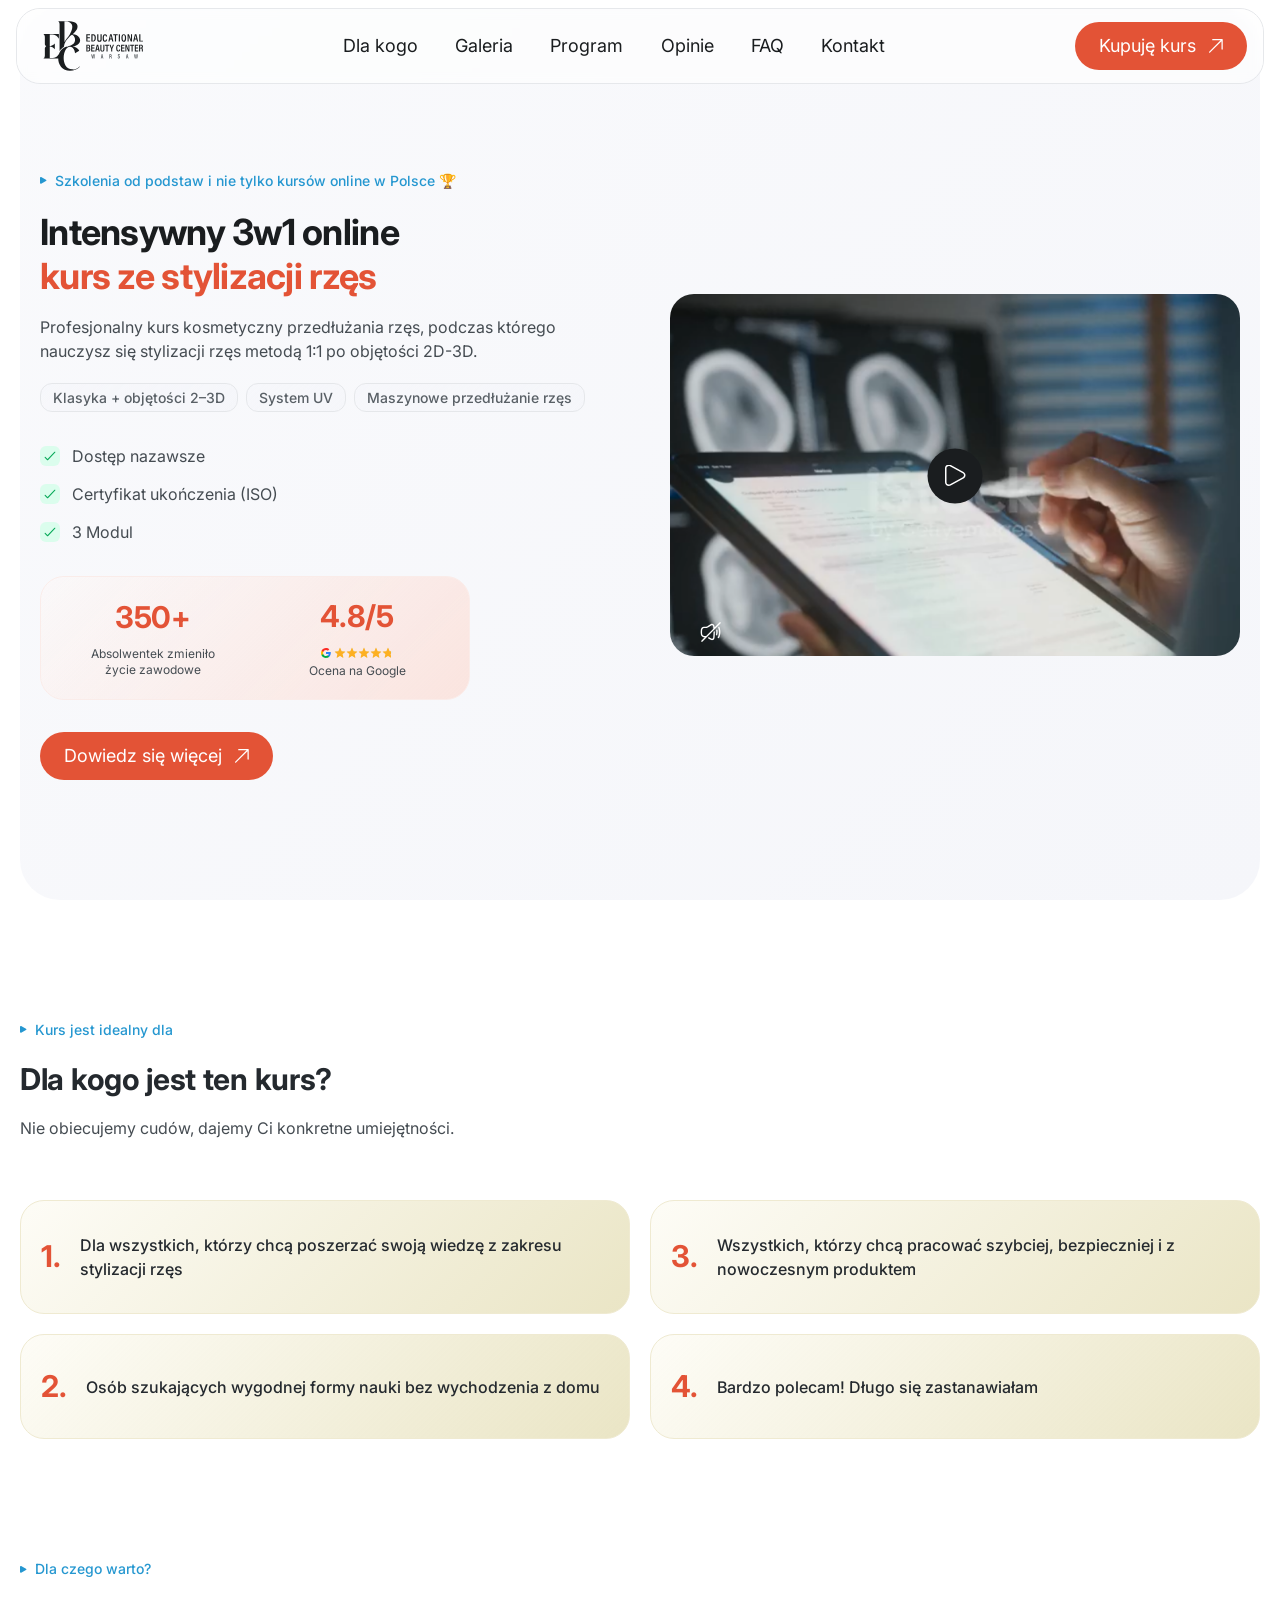
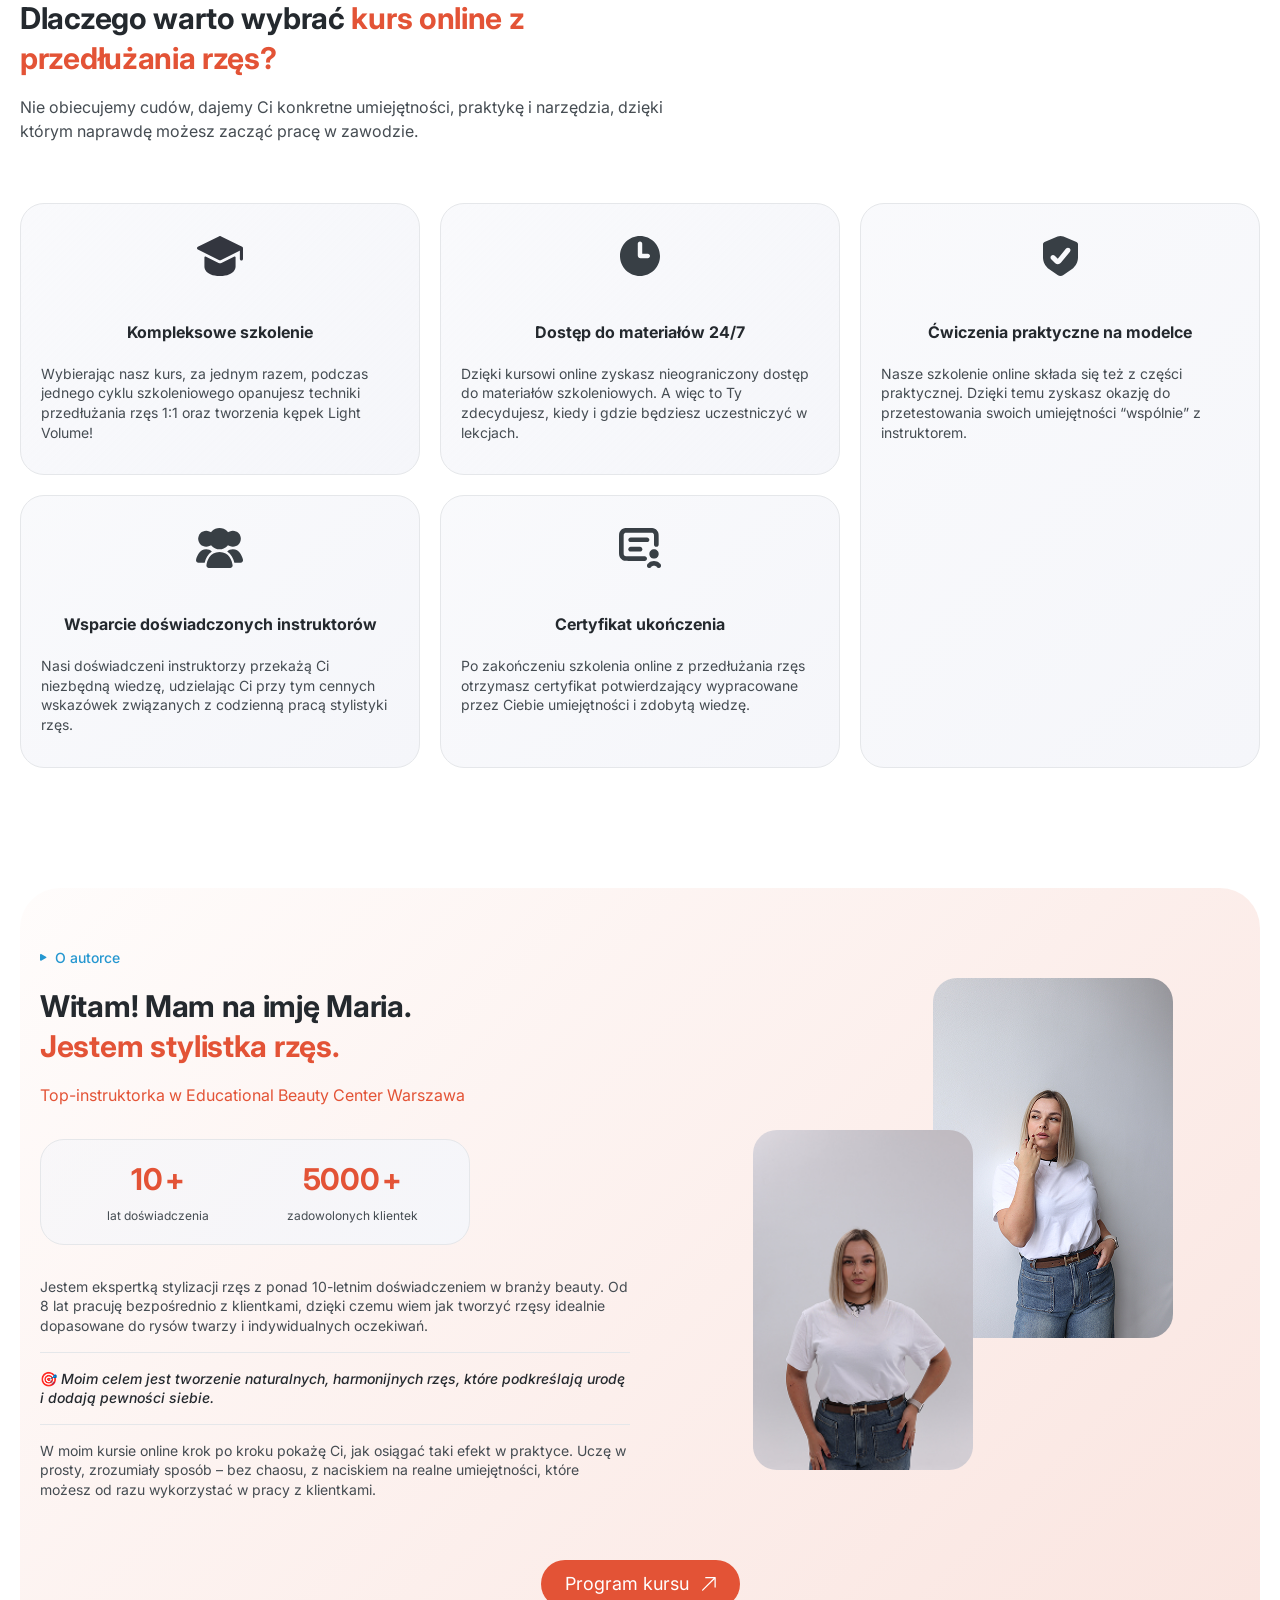
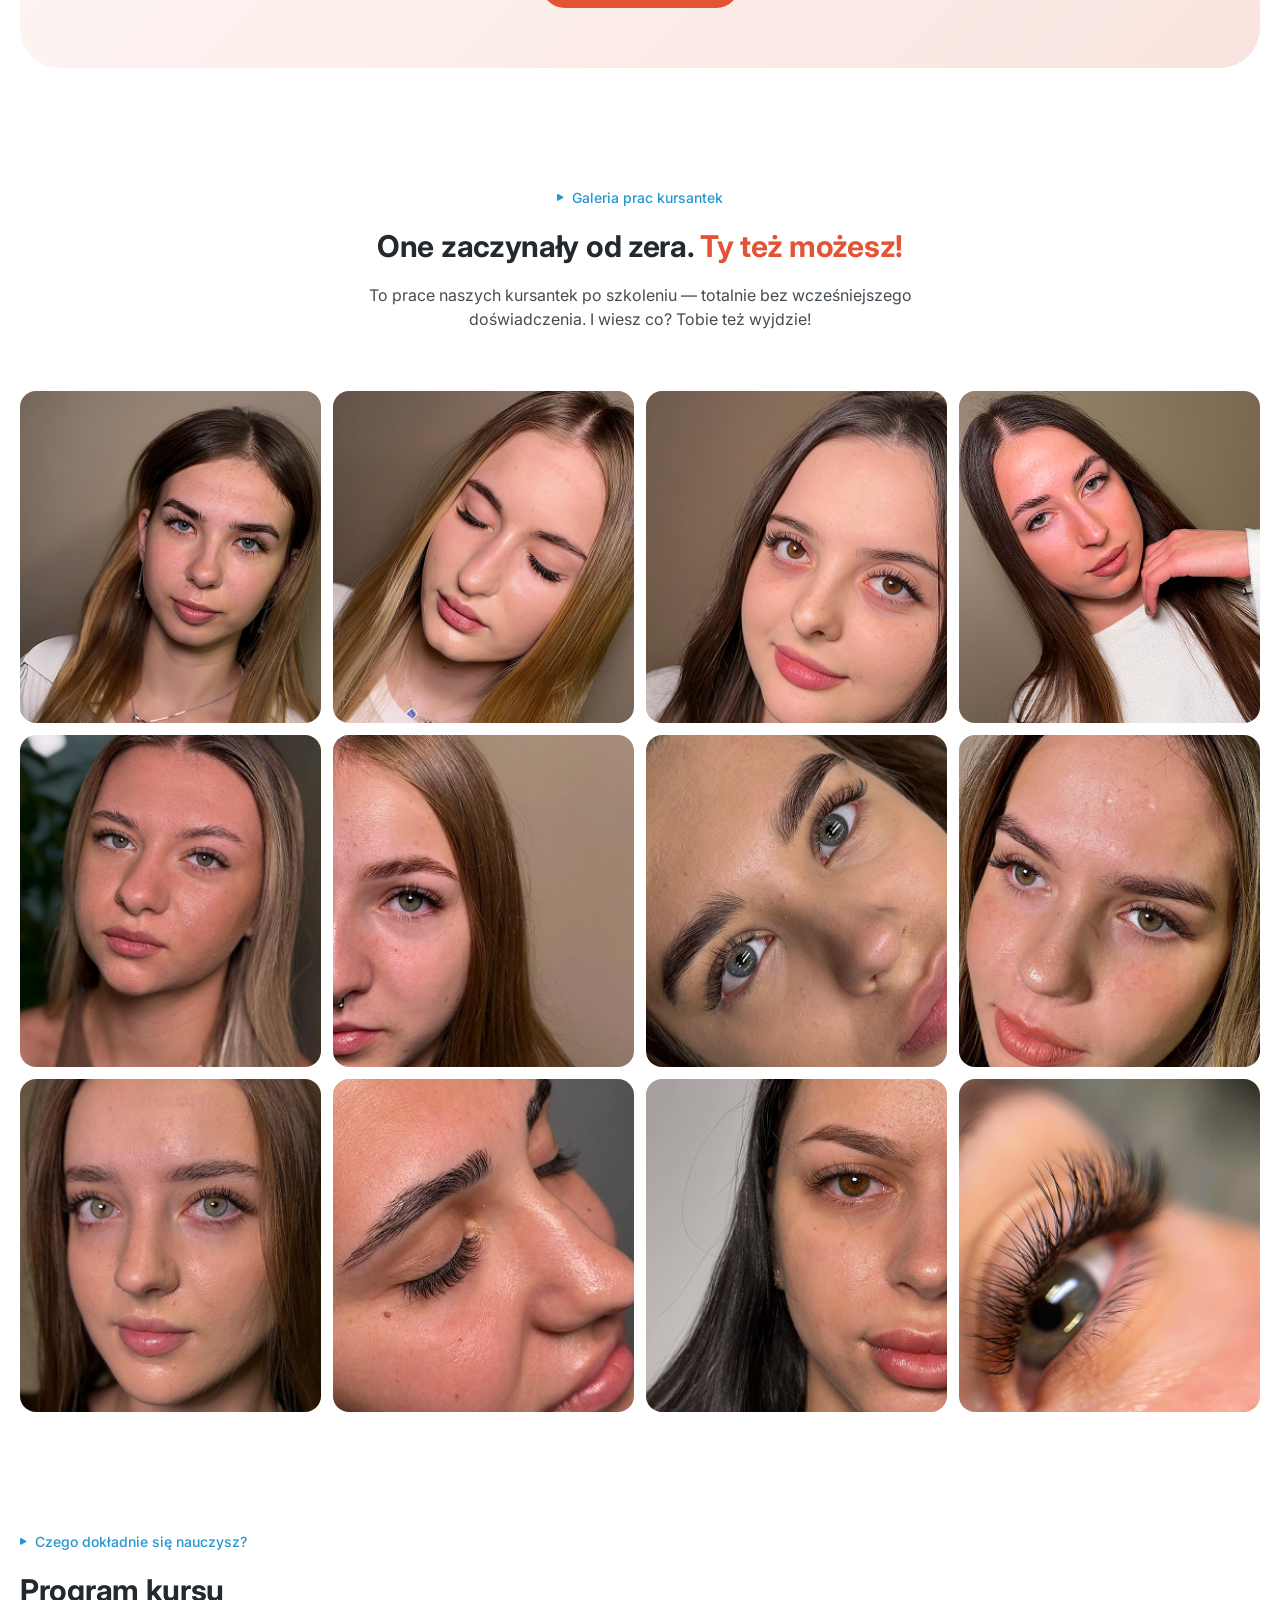
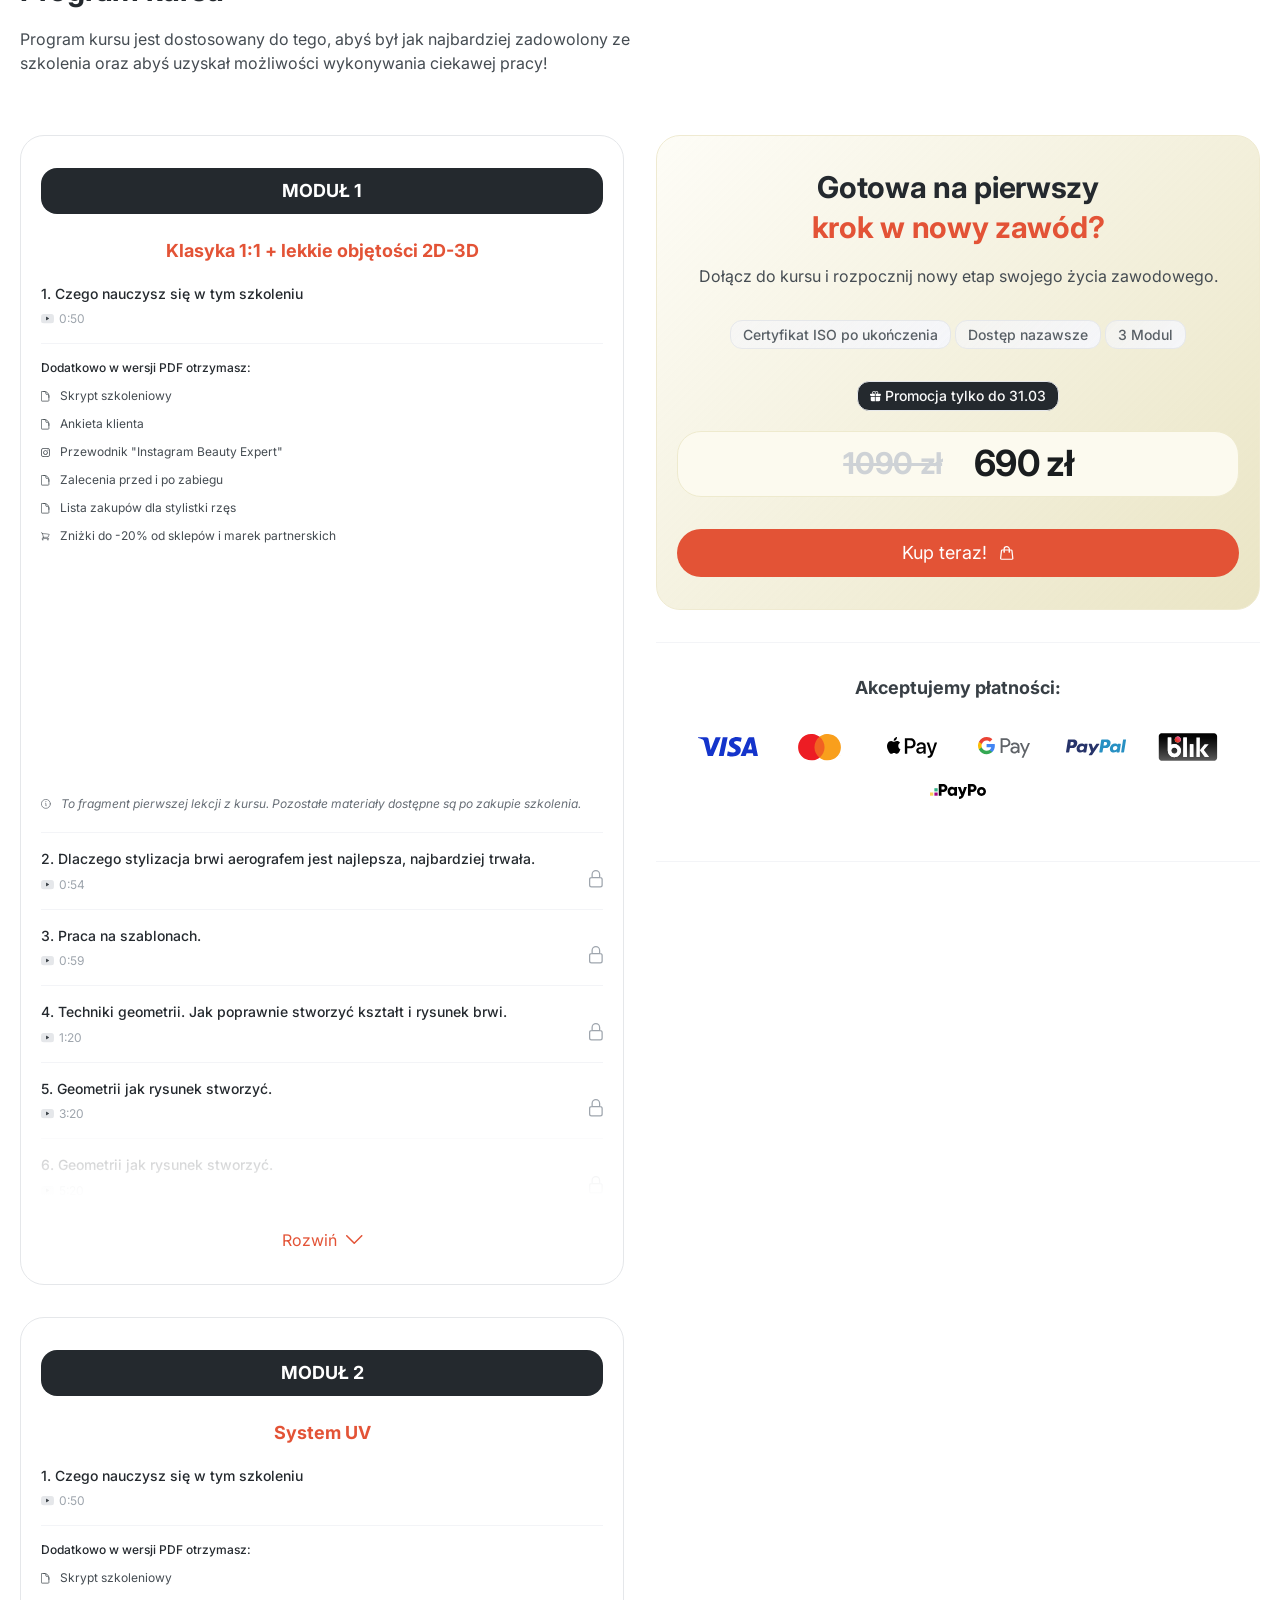
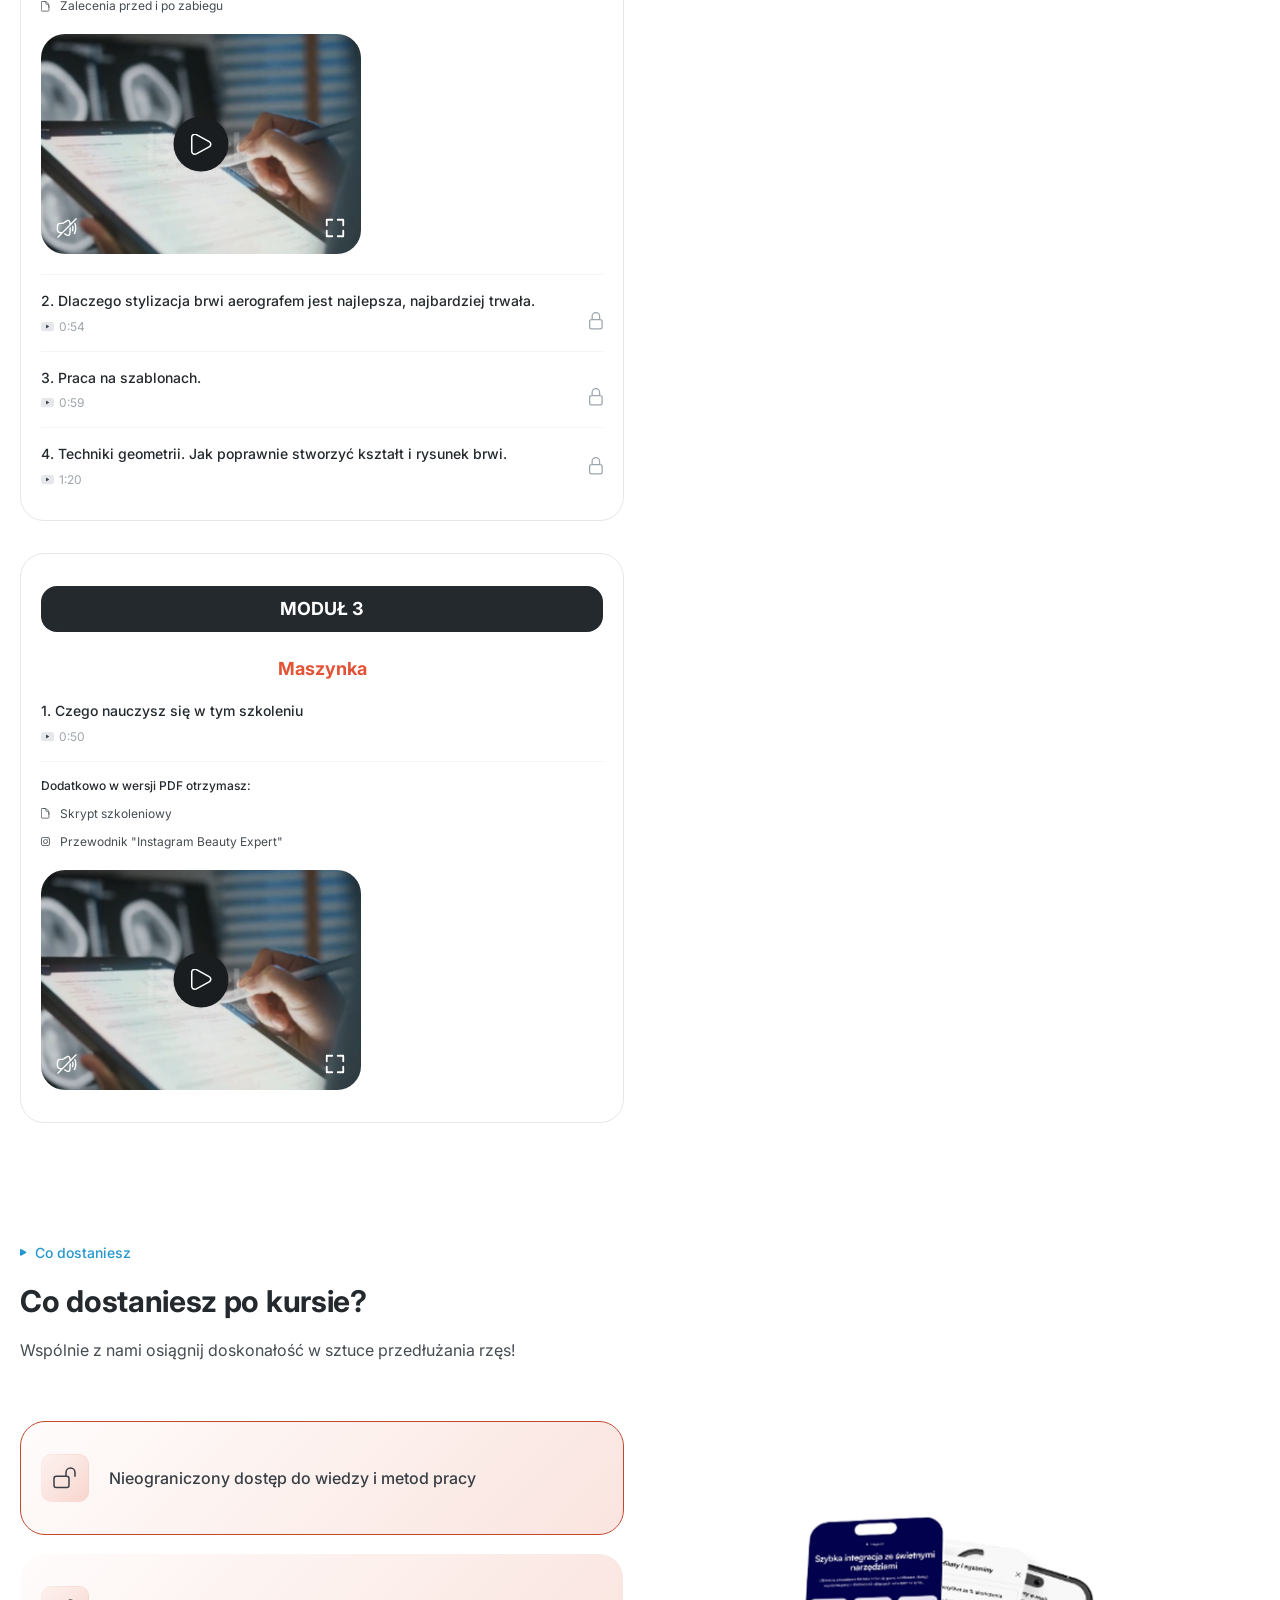
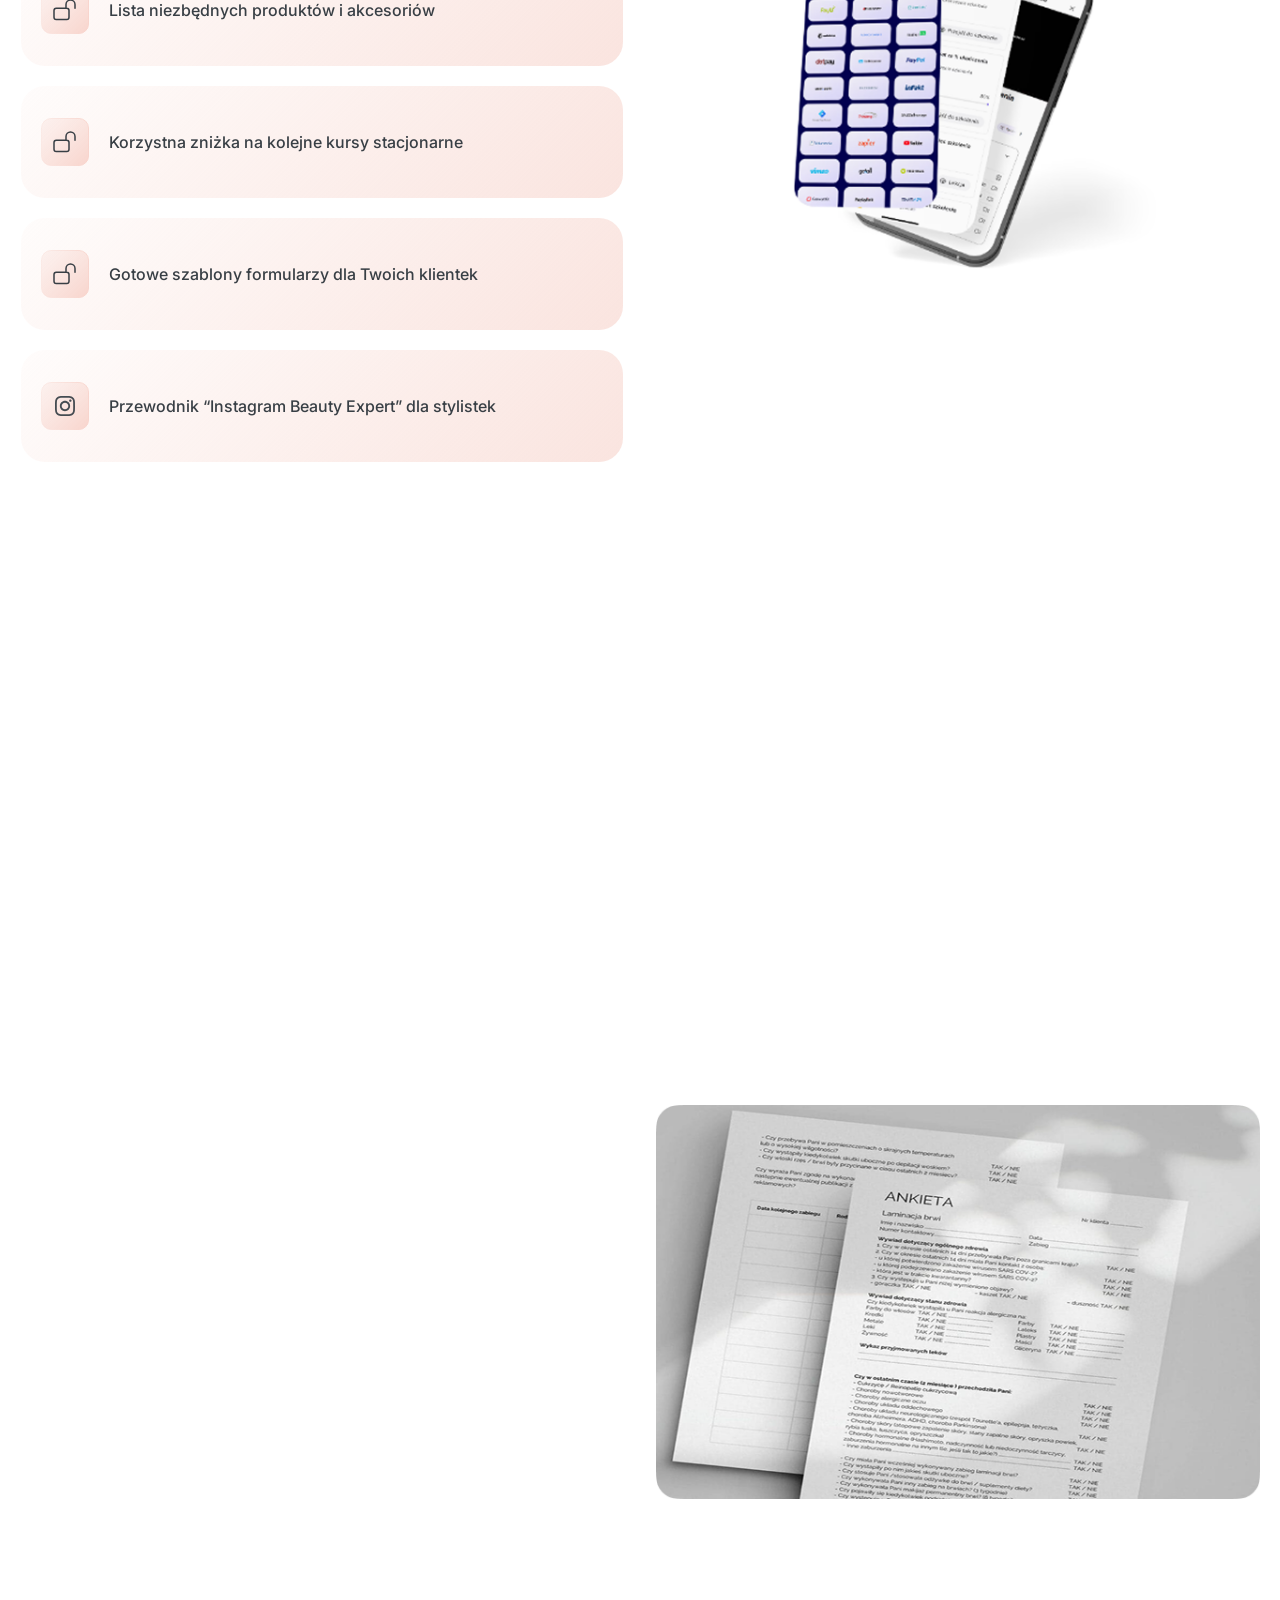
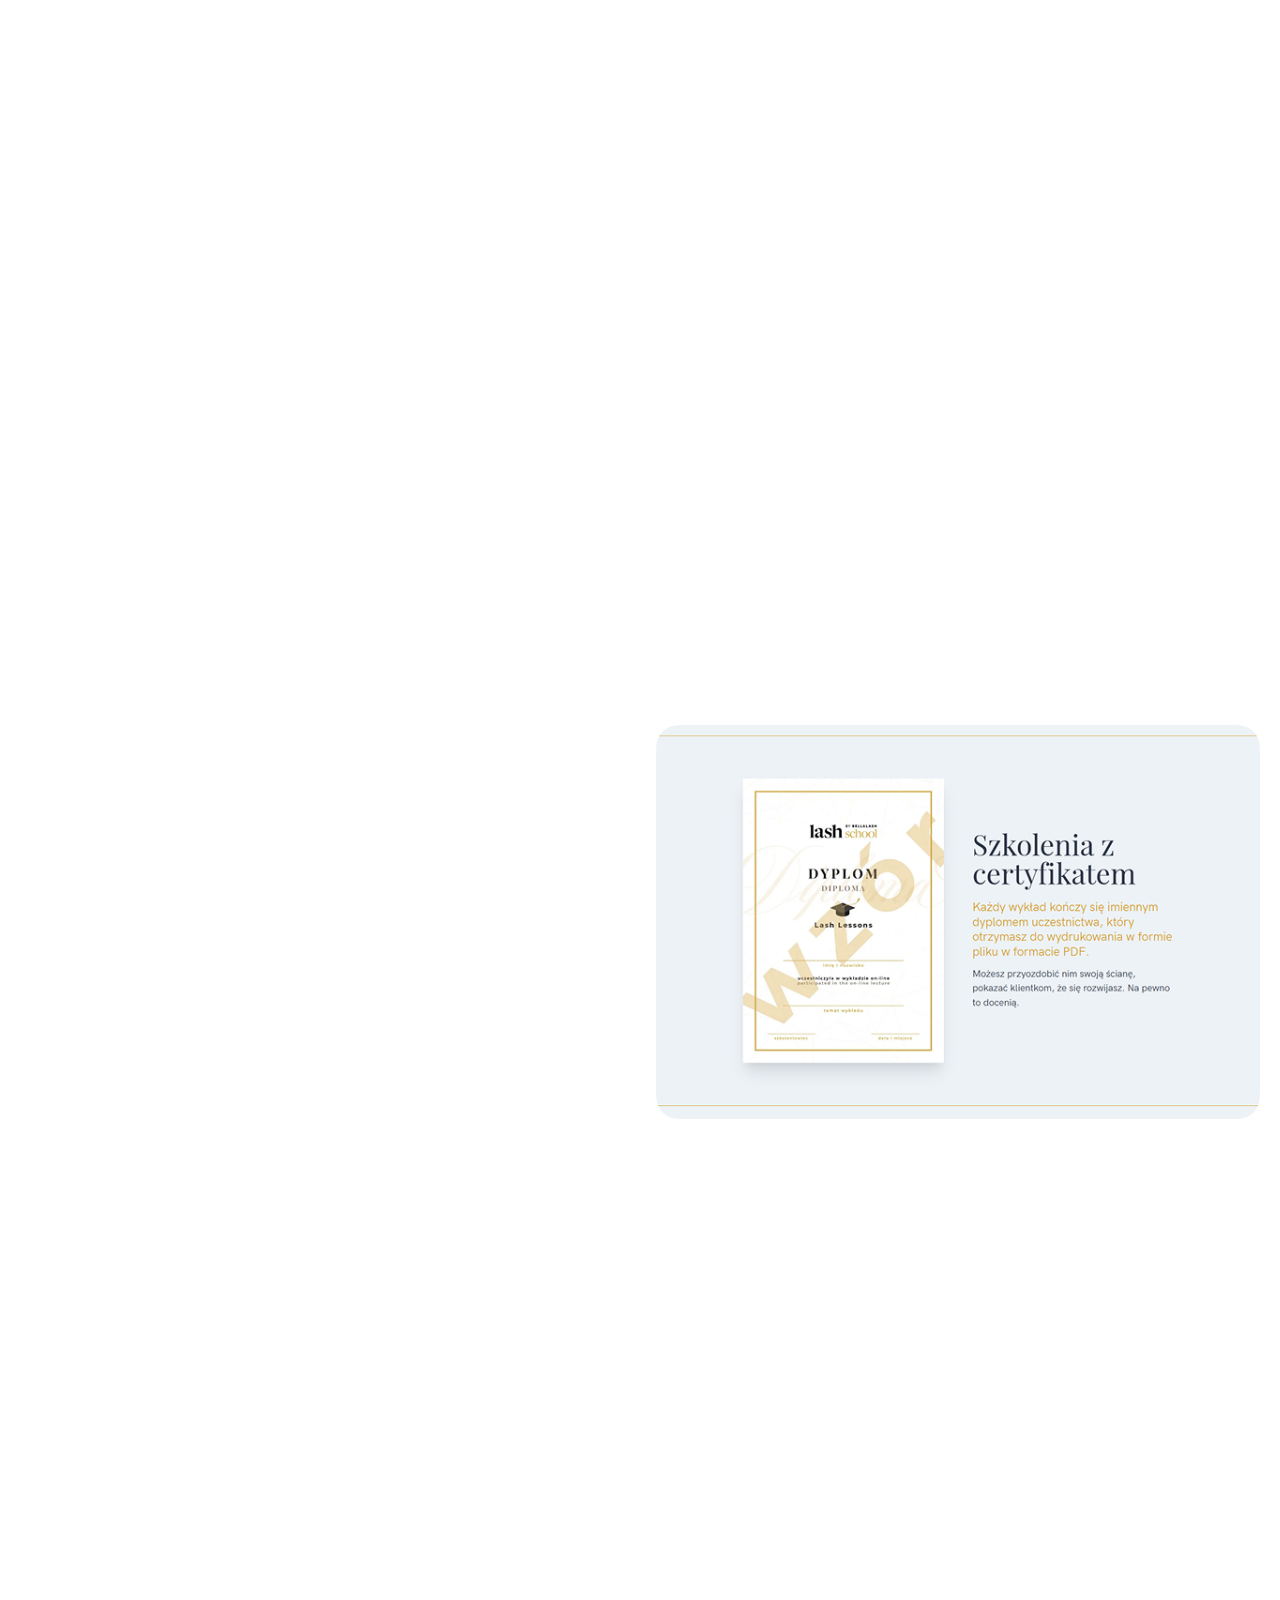
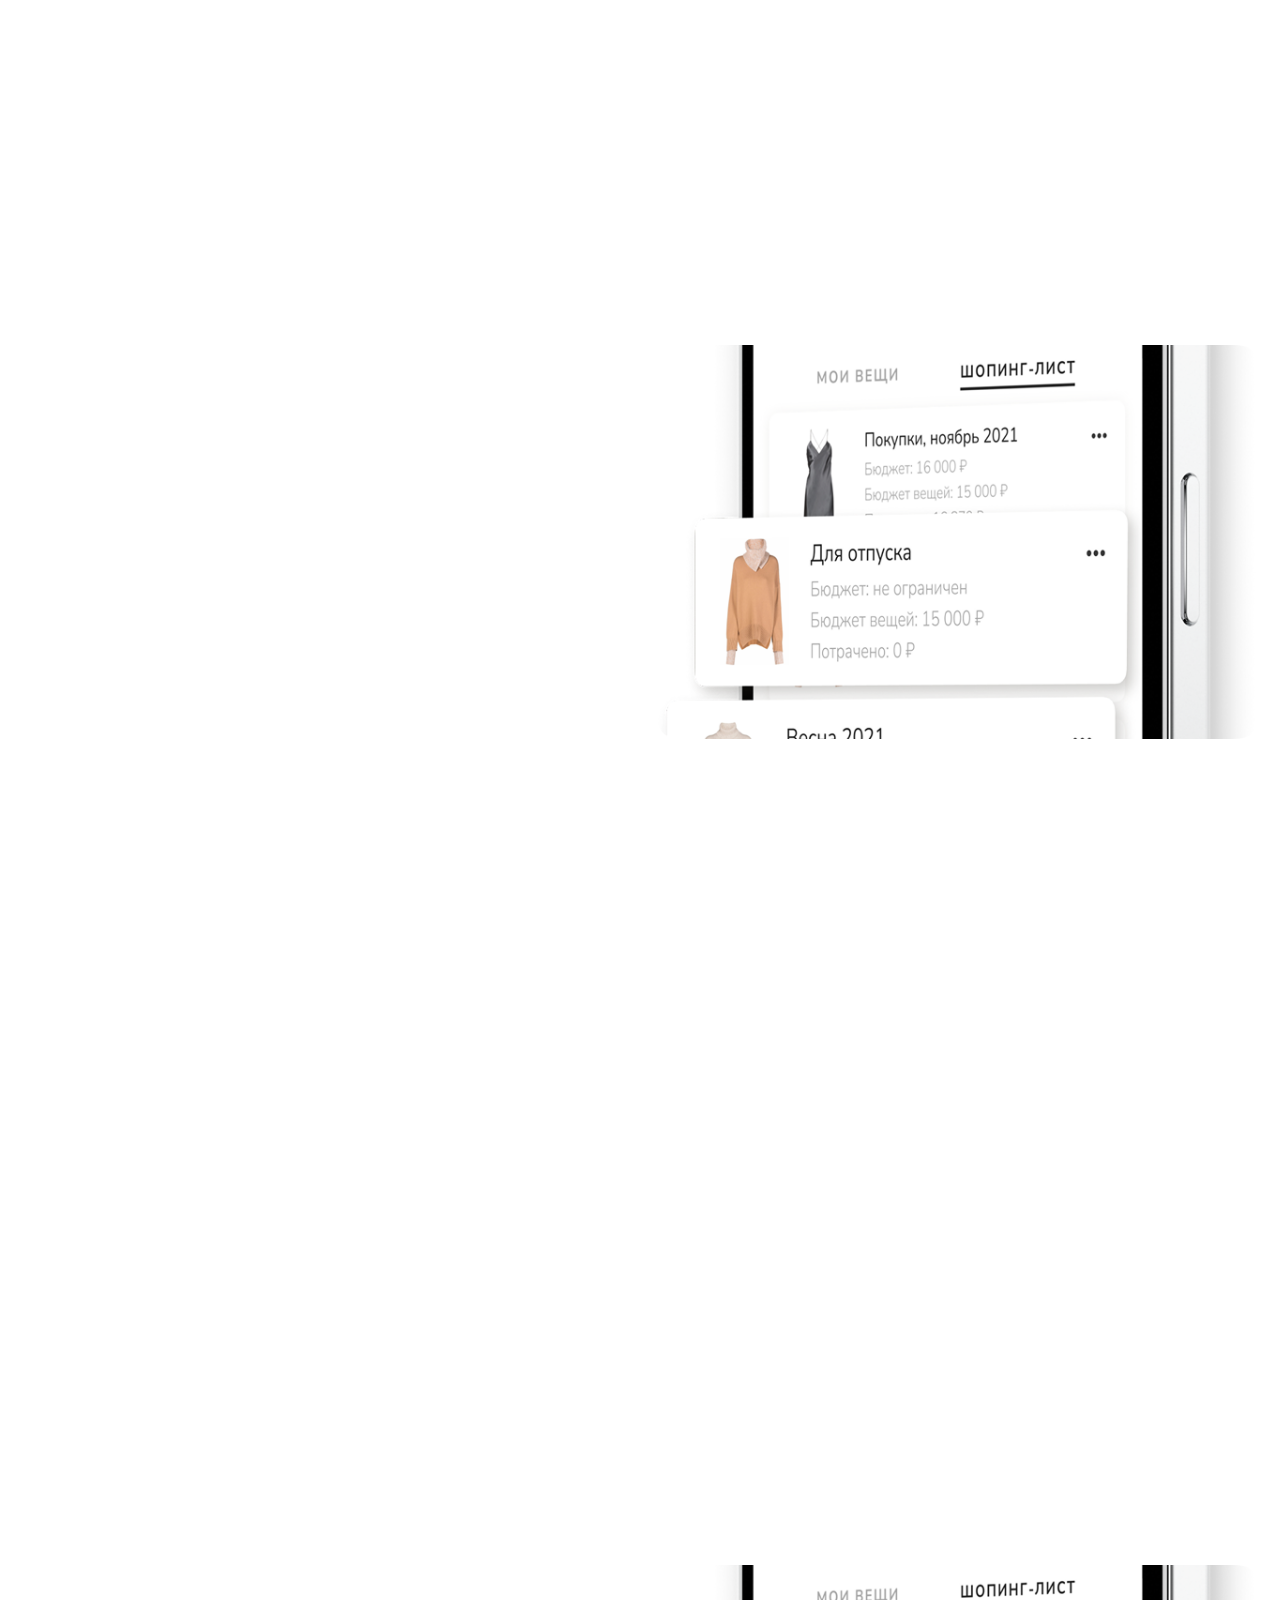
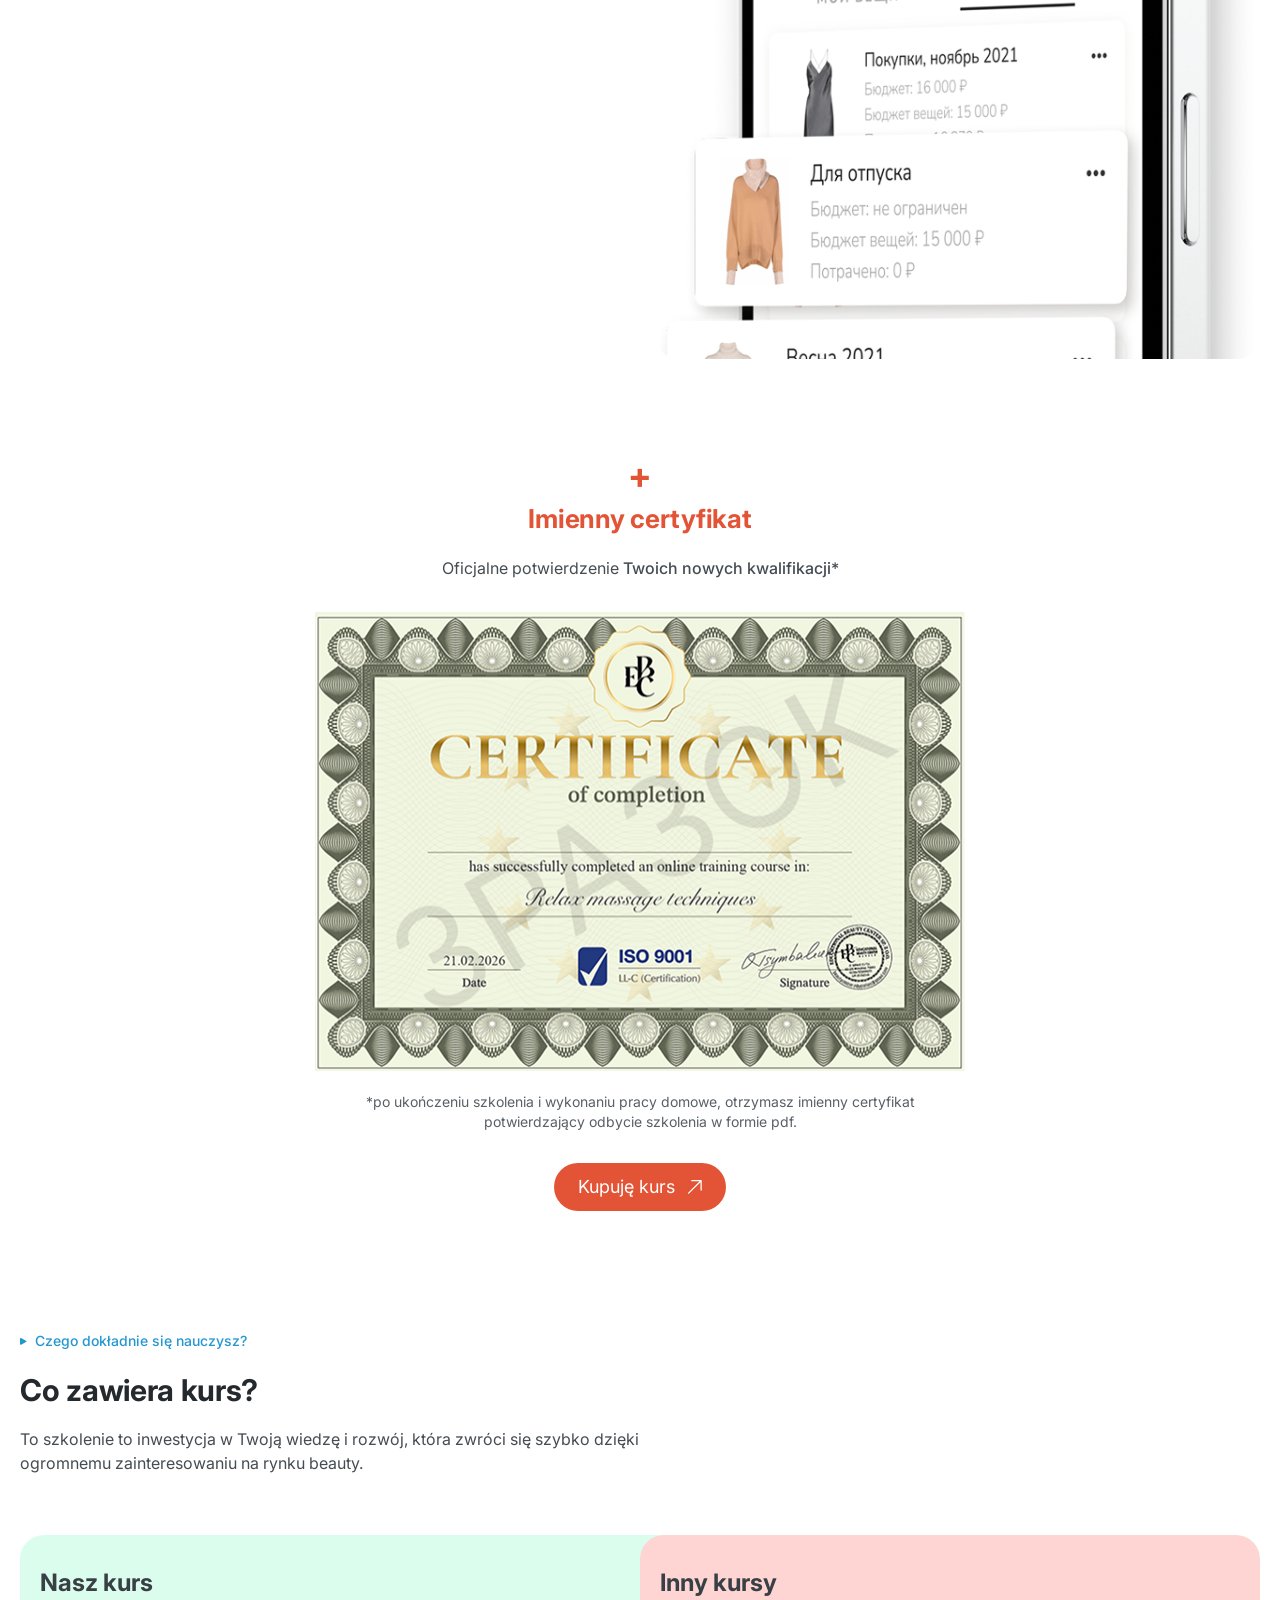
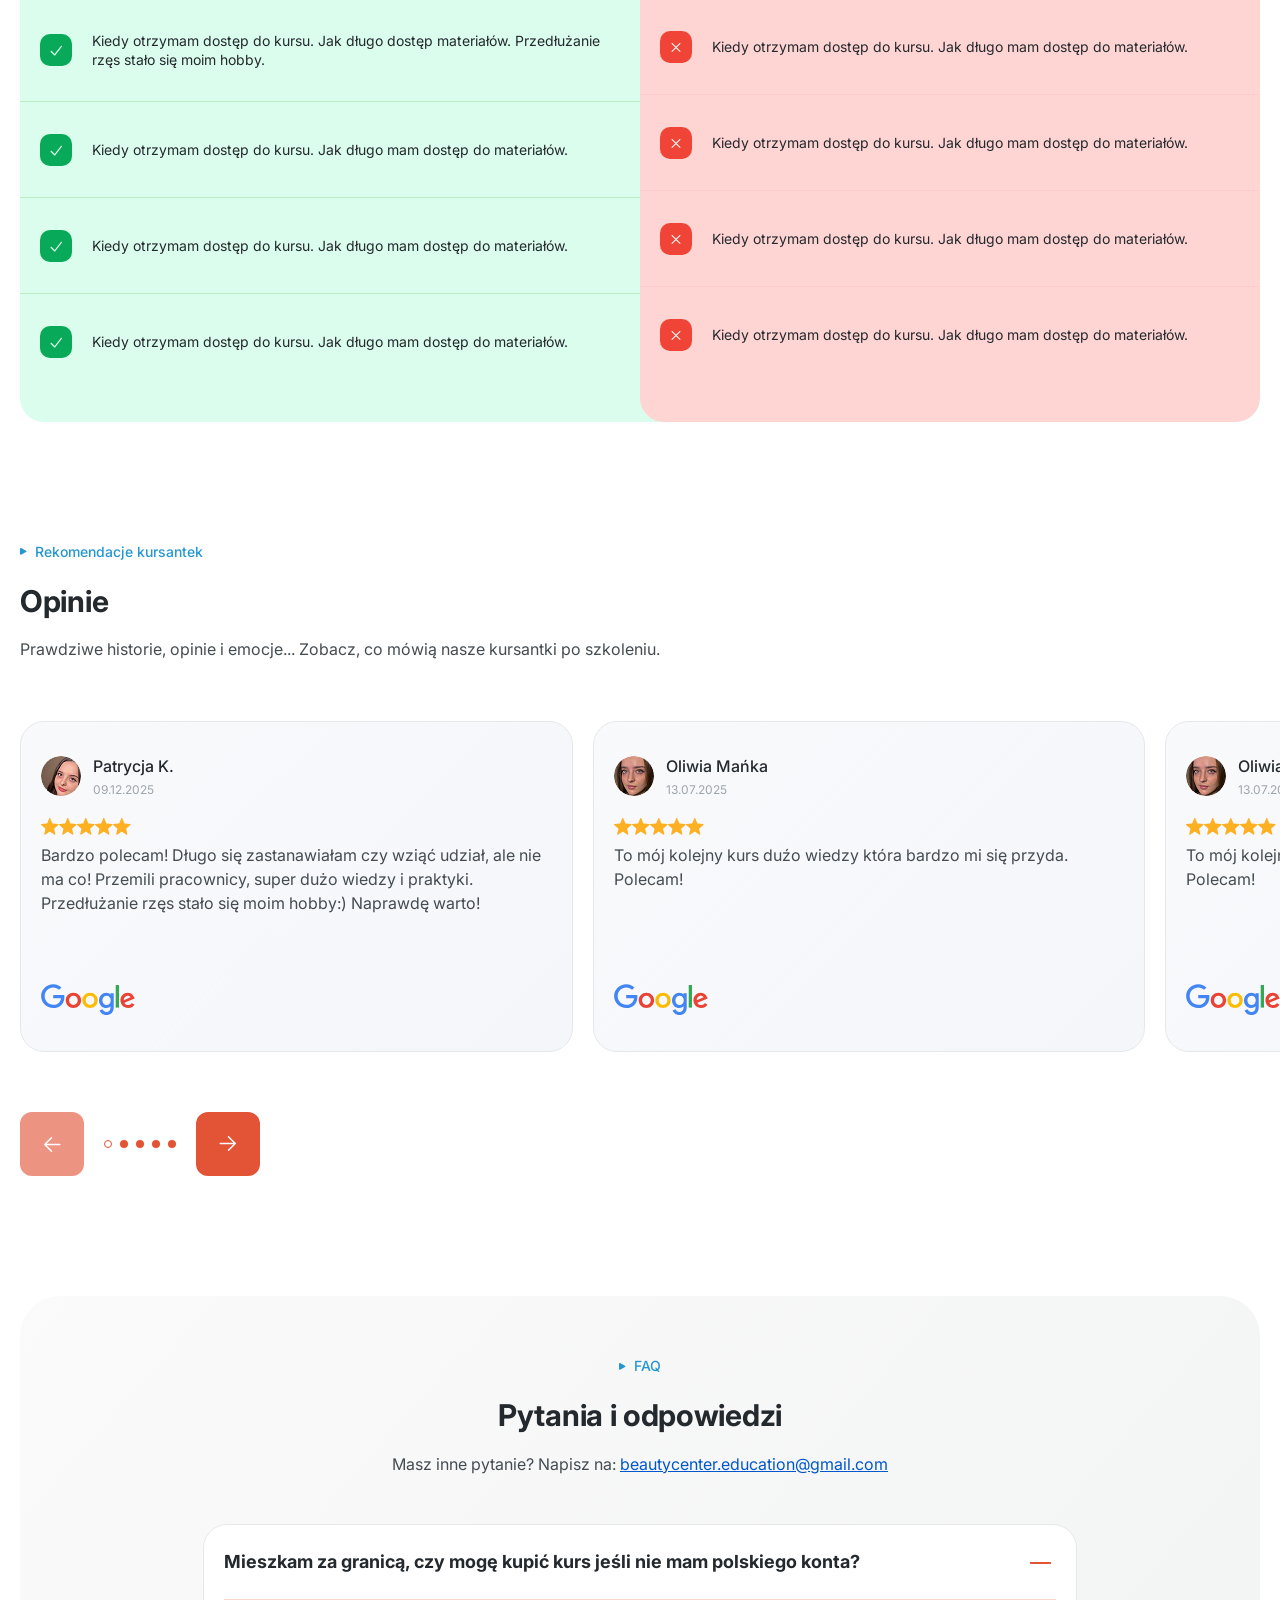
==== commit f6c235f0: "Add files via upload" ====
--- a/index.html
+++ b/index.html
@@ -8,9 +8,9 @@
 		<meta name="viewport" content="width=device-width, initial-scale=1.0">
 		<link rel="shortcut icon" href="./assets/img/favicon.ico">
 		<title>Home Page</title>
-		<script type="module" crossorigin="" src="./js/index.min.js?v=1773074513025"></script>
-		<link rel="modulepreload" crossorigin="" href="./js/common.min.js?v=1773074513025">
-		<link rel="stylesheet" crossorigin="" href="./css/index.min.css?v=1773074513025">
+		<script type="module" crossorigin="" src="./js/index.min.js?v=1773130282764"></script>
+		<link rel="modulepreload" crossorigin="" href="./js/common.min.js?v=1773130282764">
+		<link rel="stylesheet" crossorigin="" href="./css/index.min.css?v=1773130282764">
 	</head>
 	<body>
 		<div class="wrapper">
--- a/css/index.min.css
+++ b/css/index.min.css
@@ -1 +1 @@
-@import url("https://fonts.googleapis.com/css2?family=Inter:wght@400;500;700&display=swap");*{border:0;margin:0;padding:0}*,:after,:before{box-sizing:border-box}:after,:before{display:inline-block}body,html{height:100%;scroll-behavior:smooth}body{line-height:1;scrollbar-gutter:stable;-ms-text-size-adjust:100%;-moz-text-size-adjust:100%;-webkit-text-size-adjust:100%;-webkit-font-smoothing:antialiased;-moz-osx-font-smoothing:grayscale}button,input,textarea{background-color:transparent;color:inherit;font-family:inherit;font-size:inherit;line-height:inherit}input,textarea{width:100%}label{display:inline-block}button,option,select{cursor:pointer}a{color:inherit;display:inline-block;text-decoration:none}ul li{list-style:none}img{height:auto;max-width:100%;vertical-align:middle}h1,h2,h3,h4,h5,h6{font-size:inherit;font-weight:inherit}address{font-style:normal}body{background-color:#fff;color:#454c52;font-family:Inter;font-size:.875rem;min-width:22.5rem}[data-fls-scrolllock] body{overflow:hidden;overscroll-behavior:none;touch-action:none}.wrapper{display:flex;flex-direction:column;min-height:100%;overflow:clip}.wrapper>main{flex:1 1 auto}.wrapper>*{min-width:0}[class*=__container]{margin:0 auto;max-width:85rem;padding-left:1.25rem;padding-right:1.25rem}.btn-up{align-items:center;background-color:#e35336;border-radius:.75rem;box-shadow:0 .375rem 1rem 0 rgba(0,0,0,.08);cursor:pointer;display:inline-flex;height:3rem;justify-content:center;padding:.75rem;width:3rem}.btn-up img{flex:0 0 0.9375rem;height:1.0625rem;transform:rotate(-45deg);width:.9375rem}.btn-up{bottom:2.5rem;opacity:0;position:fixed;right:2%;transition:background-color .5s;visibility:hidden;z-index:50}.btn-up.active{opacity:1;visibility:visible}.fixed-btn{display:none!important}.hero__box{background:linear-gradient(135deg,rgba(245,246,250,.6),#f5f6fa);border-radius:2.5rem;display:grid;height:98.5vh;margin-left:1.25rem;margin-right:1.25rem;margin-top:.5rem;overflow:hidden;padding-bottom:7.5rem}.hero__container{align-items:center;align-self:center;display:grid;gap:3.75rem;grid-template-columns:repeat(2,1fr)}.hero__subtitle{align-items:center;color:#2597d0;column-gap:.5rem;display:flex;font-weight:500;line-height:1.4}.hero__subtitle:not(:last-child){margin-bottom:1.25rem}.hero__title{color:#1a1d1f;font-size:2.25rem;font-weight:700;letter-spacing:-.02em;line-height:1.22}.hero__title span{color:#e35336}.hero__title:not(:last-child){margin-bottom:1rem}.hero__text{color:#454c52;font-size:1rem;line-height:1.5}.hero__text:not(:last-child){margin-bottom:1.25rem}.hero__tags{align-items:center;display:flex;flex-wrap:wrap;gap:.5rem}.hero__tags:not(:last-child){margin-bottom:2rem}.hero__list{display:grid;row-gap:.875rem}.hero__list:not(:last-child){margin-bottom:2rem}.hero__item{align-items:center;color:#454c52;column-gap:.75rem;display:flex;font-size:1rem;line-height:1.5}.hero__item img{flex:0 0 1.25rem;height:1.25rem;width:1.25rem}.hero__statistic:not(:last-child){margin-bottom:2rem}.hero__btn,.hero__list,.hero__statistic,.hero__subtitle,.hero__tags,.hero__text,.hero__title,.hero__video{animation:heroFadeUp .7s ease forwards;opacity:0;transform:translateY(1.25rem)}.hero__subtitle{animation-delay:.3s}.hero__title{animation-delay:.6s}.hero__text{animation-delay:.9s}.hero__tags{animation-delay:1.2s}.hero__list{animation-delay:1.5s}.hero__statistic{animation-delay:1.8s}.hero__btn{animation-delay:2.1s}.hero__video{animation-delay:1.2s}.statistic-hero{align-items:center;background:linear-gradient(135deg,hsla(15,80%,98%,.4),#fae4df);border:.0625rem solid #faece9;border-radius:1.5rem;column-gap:1.25rem;display:grid;grid-template-columns:repeat(2,1fr);max-width:26.875rem;padding:1.25rem}.statistic-hero__column{display:grid;row-gap:.5rem}.statistic-hero__value{color:#e35336;font-size:1.875rem;font-weight:700;letter-spacing:-.01em;line-height:1.33;text-align:center}.statistic-hero__info{color:#454c52;font-size:.75rem;line-height:1.33;text-align:center}.statistic-hero__info img{margin-bottom:.125rem}.video__box{position:relative}.video__item{aspect-ratio:630/400;border-radius:1.5rem;height:100%;object-fit:cover;width:100%}.nav-video{height:100%;left:0;opacity:1;position:absolute;top:0;transition:opacity .3s ease;width:100%}.nav-video.hidden{opacity:0;pointer-events:none}.nav-video__btn-play{background-color:#1a1d1f;border-radius:50%;height:3.4375rem;left:50%;position:absolute;top:50%;transform:translate(-50%,-50%);width:3.4375rem}.nav-video__btn-play img{height:1.375rem;width:1.375rem}.nav-video__btn-pause{background-color:#1a1d1f;border-radius:50%;height:3.4375rem;left:50%;position:absolute;top:50%;transform:translate(-50%,-50%);width:3.4375rem}.nav-video__btn-mute,.nav-video__btn-pause img{height:1.375rem;width:1.375rem}.nav-video__btn-mute{bottom:.9375rem;left:1.875rem;position:absolute}.nav-video__btn-mute img{width:100%}.nav-video__btn-fullscreen{bottom:.9375rem;cursor:pointer;height:1.375rem;position:absolute;right:1.875rem;width:1.375rem}.nav-video__btn-fullscreen img{width:100%}@keyframes heroFadeUp{0%{opacity:0;transform:translateY(1.25rem)}to{opacity:1;transform:translateY(0)}}.who-is-the-course{padding-bottom:3.75rem;padding-top:7.5rem}.who-is-the-course__container{display:grid;row-gap:3.75rem}.who-is-the-course__header-block{opacity:0;transform:translateY(10%);transition:opacity .7s,transform .7s}.who-is-the-course__header-block.--watcher-view{opacity:1;transform:translateY(0)}.who-is-the-course__list{display:grid;gap:1.25rem;grid-template-columns:repeat(2,1fr)}.who-is-the-course__item:first-child,.who-is-the-course__item:nth-child(2){transition:opacity .7s,transform .7s}.who-is-the-course__item:nth-child(3),.who-is-the-course__item:nth-child(4){transition:opacity .7s .1s,transform .7s .1s}.who-is-the-course__item{opacity:0;transform:translateY(10%)}.who-is-the-course__item.--watcher-view{opacity:1;transform:translateY(0)}.item-who{align-items:center;background:linear-gradient(135deg,hsla(51,68%,96%,.5),#eae5c5);border:.0625rem solid #efead1;border-radius:1.5rem;column-gap:1.25rem;display:flex;padding:2rem 1.25rem}.item-who:first-child{order:1}.item-who:nth-child(2){order:3}.item-who:nth-child(3){order:2}.item-who:nth-child(4){order:4}.item-who__num{color:#e35336;font-size:1.875rem;font-weight:700;letter-spacing:-.01em;line-height:1.33}.item-who__text{color:#24292e;font-size:1rem;font-weight:500;line-height:1.5}.why{padding-bottom:7.5rem;padding-top:3.75rem}.why__container{display:grid;row-gap:3.75rem}.why__header-block{opacity:0;transform:translateY(10%);transition:opacity .7s,transform .7s}.why__header-block.--watcher-view{opacity:1;transform:translateY(0)}.why__list{display:grid;gap:1.25rem;grid-template-columns:repeat(3,1fr)}.why__item:nth-child(3){grid-column-end:4;grid-column-start:3;grid-row-end:3;grid-row-start:1}.item-why{align-content:start;background:linear-gradient(135deg,rgba(245,246,250,.6),#f5f6fa);border:.0625rem solid #e5e7ea;border-radius:1.5rem;display:grid;padding:1.25rem 1.25rem 2rem;row-gap:1.25rem}.item-why__icon{align-items:center;display:flex;height:4rem;justify-content:center;justify-self:center;width:4rem}.item-why__icon:not(:last-child){margin-bottom:.75rem}.item-why__subtitle{color:#24292e;font-size:1rem;font-weight:700;line-height:1.5;text-align:center}.item-why__text{color:#454c52;line-height:1.4}.author__box{background:linear-gradient(135deg,hsla(15,80%,98%,.4),#fae4df);border-radius:2.5rem;display:grid;margin-left:1.25rem;margin-right:1.25rem;padding-bottom:3.75rem;padding-top:3.75rem;row-gap:3.75rem}.author__container{column-gap:1.25rem;display:grid;grid-template-columns:repeat(2,1fr)}.author__content{display:grid;row-gap:2rem}.author__header-block{opacity:0;transform:translateY(10%);transition:opacity .7s,transform .7s}.author__header-block.--watcher-view{opacity:1;transform:translateY(0)}.author__statistic{opacity:0;transform:translateY(10%);transition:opacity .7s,transform .7s}.author__statistic.--watcher-view{opacity:1;transform:translateY(0)}.author__paragraph{opacity:0;transform:translateY(10%);transition:opacity .7s,transform .7s}.author__paragraph.--watcher-view{opacity:1;transform:translateY(0)}.author__paragraph{color:#454c52;line-height:1.4}.author__paragraph:first-child{border-bottom:.0625rem solid #e5e7ea;padding-bottom:1rem}.author__paragraph:nth-child(3){padding-top:1rem}.author__blockquote{border-bottom:.0625rem solid #e5e7ea;color:#24292e;font-style:italic;font-weight:500;line-height:1.4;padding-bottom:1rem;padding-top:1rem}.author__blockquote span{font-style:normal}.author__blockquote{opacity:0;transform:translateY(10%);transition:opacity .7s,transform .7s}.author__blockquote.--watcher-view{opacity:1;transform:translateY(0)}.author__images{justify-self:end;max-width:30rem;opacity:0;padding-top:1.875rem;position:relative;transform:translateY(5%);transition:opacity .7s,transform .7s}.author__images.--watcher-view{opacity:1;transform:translateY(0)}.author__img{border-radius:1.5rem;overflow:hidden}.author__img img{height:100%;object-fit:cover;width:100%}.author__img--small{aspect-ratio:240/320;bottom:1.875rem;left:-11.25rem;position:absolute}.author__img--big{aspect-ratio:260/360}.author__btn{justify-self:center;opacity:0;transform:translateY(15%);transition:opacity .7s,transform .7s}.author__btn.--watcher-view{opacity:1;transform:translateY(0)}.statistic-author{background:linear-gradient(135deg,rgba(245,246,250,.6),#f5f6fa);border:.0625rem solid #e5e7ea;border-radius:1.5rem;display:grid;grid-template-columns:repeat(2,1fr);max-width:26.875rem;padding:1.25rem}.statistic-author__column{display:grid;justify-self:center;row-gap:.5rem}.statistic-author__value{color:#e35336;justify-self:center;text-align:center}.statistic-author__value,.statistic-author__value:after{font-size:1.875rem;font-weight:700;letter-spacing:-.01em;line-height:1.33}.statistic-author__value:after{content:"+";padding-left:.125rem}.statistic-author__info{color:#454c52;font-size:.75rem;line-height:1.33;text-align:center}.gallery{padding-bottom:3.75rem;padding-top:7.5rem}.gallery__container{display:grid;row-gap:3.75rem}.gallery__header-block{opacity:0;transform:translateY(10%);transition:opacity .7s,transform .7s}.gallery__header-block.--watcher-view{opacity:1;transform:translateY(0)}.gallery__header-block{justify-self:center}.gallery__header-block>*{justify-self:center;text-align:center}.gallery__box-pc{display:grid;gap:.75rem;grid-template-columns:repeat(4,1fr)}.gallery__item{aspect-ratio:1/1;border-radius:1rem;overflow:hidden}.gallery__item img{height:100%;object-fit:cover;transition:scale .3s;width:100%}.gallery__item{opacity:0;transform:translateY(7%)}.gallery__item.--watcher-view{opacity:1;transform:translateY(0)}.gallery__item:first-child,.gallery__item:nth-child(5),.gallery__item:nth-child(9){transition:opacity .7s,transform .7s}.gallery__item:nth-child(10),.gallery__item:nth-child(2),.gallery__item:nth-child(6){transition:opacity .7s .3s,transform .7s .3s}.gallery__item:nth-child(11),.gallery__item:nth-child(3),.gallery__item:nth-child(7){transition:opacity .7s .6s,transform .7s .6s}.gallery__item:nth-child(12),.gallery__item:nth-child(4),.gallery__item:nth-child(8){transition:opacity .7s .9s,transform .7s .9s}.gallery__box-mobile{display:none}.gallery__image{aspect-ratio:180/280;border-radius:1rem;opacity:0;overflow:hidden;transform:translateY(5%)}.gallery__image.--watcher-view{opacity:1;transform:translateY(0)}.gallery__image:nth-child(odd){transition:opacity .7s,transform .7s}.gallery__image:nth-child(2n){transition:opacity .7s .3s,transform .7s .3s}.gallery__preview{height:100%;object-fit:cover;width:100%}.course-program{display:grid;padding-bottom:3.75rem;padding-top:3.75rem;position:relative;row-gap:3.75rem}.course-program__container{width:100%}.course-program__header-block{opacity:0;transform:translateY(10%);transition:opacity .7s,transform .7s}.course-program__header-block.--watcher-view{opacity:1;transform:translateY(0)}.course-program__header-block{margin-bottom:3.75rem}.course-program__body{column-gap:2rem;display:grid;grid-template-columns:repeat(2,1fr)}.course-program__column--grid{display:grid;row-gap:2rem}.course-program__block{opacity:0;transform:translateY(3%);transition:opacity .7s,transform .7s}.course-program__block.--watcher-view{opacity:1;transform:translateY(0)}.course-program__sticky-block{opacity:0;transform:translateY(3%);transition:opacity .7s,transform .7s}.course-program__sticky-block.--watcher-view{opacity:1;transform:translateY(0)}.block-course-program{border:.0625rem solid #e5e7ea;border-radius:1.5rem;padding:2rem 1.25rem}.block-course-program:first-child .block-course-program__list{position:relative}.block-course-program:first-child .block-course-program__list:before{background:linear-gradient(180deg,hsla(0,0%,100%,.3),hsla(0,0%,100%,.65) 20%,#fff);bottom:0;content:"";height:5rem;left:0;position:absolute;transition:opacity .3s;width:100%}.block-course-program__module{background-color:#24292e;border-radius:1rem;color:#fff;font-size:1.125rem;font-weight:700;line-height:1.44;padding:.625rem 1.25rem;text-align:center;width:100%}.block-course-program__module:not(:last-child){margin-bottom:1.5rem}.block-course-program__name{color:#e35336;font-size:1.125rem;font-weight:700;line-height:1.44;text-align:center}.block-course-program__name:not(:last-child){margin-bottom:.25rem}.block-course-program__showmore{display:grid}.block-course-program__showmore.--showmore-active .block-course-program__more:after{transform:rotate(180deg)}.block-course-program__showmore.--showmore-active .block-course-program__list:before{opacity:0;pointer-events:none}.block-course-program__item:first-child:not(:last-child){border-bottom:.0625rem solid #f3f4f7;padding-bottom:1.25rem}.block-course-program__more{align-items:center;color:#e35336;column-gap:.5625rem;display:inline-flex;font-size:1rem;justify-self:center;line-height:1.5;margin-top:1.875rem;text-align:center}.block-course-program__more:after{background:url(../assets/img/icons/arrow-more.svg) 0 0 no-repeat;content:"";flex:0 0 1.0625rem;height:.5625rem;transition:transform .3s;width:1.0625rem}.block-course-program__more span{align-items:center;column-gap:.5rem;display:inline-flex}.item-course-program{padding-top:1rem}.item-course-program:not(:first-child){align-items:center;border-bottom:.0625rem solid #f3f4f7;display:flex;justify-content:space-between}.item-course-program:last-child{border-bottom:none}.item-course-program__header{display:grid;padding-bottom:1rem;row-gap:.5rem}.item-course-program__header--pb{padding-bottom:0}.item-course-program__subtitle{color:#24292e;font-weight:500;line-height:1.4}.item-course-program__time{align-items:center;color:#9ea5ad;column-gap:.3125rem;display:inline-flex;font-size:.75rem;line-height:1.33}.item-course-program__time img{flex:0 0 0.8125rem;height:.625rem;width:.8125rem}.item-course-program__list{border-top:.0625rem solid #f3f4f7;display:grid;padding-bottom:1.25rem;padding-top:1rem;row-gap:.75rem}.item-course-program__point{align-items:center;color:#454c52;column-gap:.625rem;display:inline-flex;font-size:.75rem;line-height:1.33}.item-course-program__point img{flex:0 0 0.5625rem;height:.6875rem;width:.5625rem}.item-course-program__point--subtitle{color:#24292e;font-weight:500}.item-course-program__icon{flex:0 0 0.875rem;height:1.125rem;width:.875rem}.item-course-program__icon img{height:100%;object-fit:contain;width:100%}.item-course-program__info{align-items:center;color:#676e76;column-gap:.625rem;display:flex;font-size:.75rem;font-style:italic;line-height:1.33;padding-top:.75rem}.item-course-program__info img{flex:0 0 0.625rem;height:.625rem;width:.625rem}.video-youtube{aspect-ratio:320/220;border-radius:1.5rem;max-width:20rem;overflow:hidden;position:relative;width:100%}.video-youtube__iframe{border:0;height:100%;inset:0;position:absolute;width:100%}.video-course-program{aspect-ratio:320/220;height:100%;max-width:20rem;position:relative}.video-course-program__box{height:100%;width:100%}.video-course-program__item{border-radius:1.5rem;min-height:100%;object-fit:cover;overflow:hidden;width:100%}.nav-video-course-program{height:100%;left:0;opacity:1;position:absolute;top:0;transition:opacity .3s ease;width:100%}.nav-video-course-program.hidden{opacity:0;pointer-events:none}.nav-video-course-program__btn-play{background-color:#1a1d1f;border-radius:50%;height:3.4375rem;left:50%;position:absolute;top:50%;transform:translate(-50%,-50%);width:3.4375rem}.nav-video-course-program__btn-play img{height:1.375rem;width:1.375rem}.nav-video-course-program__btn-pause{background-color:#1a1d1f;border-radius:50%;height:3.4375rem;left:50%;position:absolute;top:50%;transform:translate(-50%,-50%);width:3.4375rem}.nav-video-course-program__btn-pause img{height:1.375rem;width:1.375rem}.nav-video-course-program__btn-mute{bottom:.9375rem;height:1.375rem;left:.9375rem;position:absolute;width:1.375rem}.nav-video-course-program__btn-mute img{width:100%}.nav-video-course-program__fullscreen{bottom:.9375rem;cursor:pointer;height:1.375rem;position:absolute;right:.9375rem;width:1.375rem}.nav-video-course-program__fullscreen img{width:100%}.block{display:flex;justify-content:center}.block__more{color:#e35336;font-size:1rem;line-height:1.5;text-align:center}.block__more span{align-items:center;column-gap:.5rem;display:inline-flex}.block__more img{flex:0 0 1.0625rem;height:.5625rem;width:1.0625rem}.sticky-course-program{display:grid;row-gap:2rem}.sticky-course-program__top{align-self:start;background:linear-gradient(135deg,hsla(51,68%,96%,.5),#eae5c5);border:.0625rem solid #efead1;border-radius:1.5rem;display:grid;padding:2rem 1.25rem}.sticky-course-program__title{color:#24292e;font-size:1.875rem;font-weight:700;letter-spacing:-.01em;line-height:1.33;text-align:center}.sticky-course-program__title span{color:#e35336}.sticky-course-program__title:not(:last-child){margin-bottom:1rem}.sticky-course-program__subtitle{color:#454c52;font-size:1rem;line-height:1.5;text-align:center}.sticky-course-program__subtitle:not(:last-child){margin-bottom:2rem}.sticky-course-program__tags{align-items:center;column-gap:.25rem;display:flex;flex-wrap:wrap;justify-content:center;row-gap:.5rem}.sticky-course-program__tags:not(:last-child){margin-bottom:2rem}.sticky-course-program__dark-tag{align-items:center;background-color:#24292e;border:.0625rem solid #e5e7ea;border-radius:.75rem;color:#fafafa;column-gap:.25rem;display:flex;font-weight:500;justify-content:center;justify-self:center;line-height:1.4;padding:.25rem .75rem;text-align:center}.sticky-course-program__dark-tag:not(:last-child){margin-bottom:1.25rem}.sticky-course-program__dark-tag img{flex:0 0 0.6875rem;height:.6875rem;width:.6875rem}.sticky-course-program__prices{align-items:center;background-color:#fcfaef;border:.0625rem solid #eeeace;border-radius:1.5rem;column-gap:2rem;display:flex;justify-content:center;padding:.625rem 1.25rem}.sticky-course-program__prices:not(:last-child){margin-bottom:2rem}.sticky-course-program__old-price{color:#ced2d6;font-size:1.875rem;font-weight:700;letter-spacing:-.01em;line-height:1.33;text-decoration:line-through}.sticky-course-program__new-price{color:#1a1d1f;font-size:2.25rem;font-weight:700;letter-spacing:-.02em;line-height:1.22}.sticky-course-program__btn{display:flex;width:100%}.sticky-course-program__button{flex:1 1 auto;justify-content:center}.sticky-course-program__bottom{border-bottom:.0625rem solid #f3f4f7;border-top:.0625rem solid #f3f4f7;display:grid;padding-bottom:2rem;padding-top:2rem;row-gap:2rem}.sticky-course-program__info{color:#383f45;font-size:1.125rem;font-weight:700;line-height:1.44;text-align:center}.payment-methods-course-program{align-items:center;column-gap:2rem;display:flex;flex-wrap:wrap;justify-content:center;padding-bottom:1.5rem;padding-left:2rem;padding-right:2rem;row-gap:1rem;scrollbar-width:none}.payment-methods-course-program::-webkit-scrollbar{display:none}.payment-methods-course-program__item{flex:0 0 3.75rem;height:1.75rem;width:3.75rem}.payment-methods-course-program__item img{height:100%;width:100%}.what-will-you-get{padding-top:3.75rem}.what-will-you-get__container{display:grid;row-gap:3.75rem}.what-will-you-get__header-block{opacity:0;transform:translateY(10%);transition:opacity .7s,transform .7s}.what-will-you-get__header-block.--watcher-view{opacity:1;transform:translateY(0)}.what-will-you-get__body{align-items:start;column-gap:2rem;display:grid;grid-template-columns:repeat(2,1fr)}.what-will-you-get__list{display:grid;padding-bottom:.0625rem;padding-left:.0625rem;padding-right:.0625rem;row-gap:1.25rem}.what-will-you-get__img{height:26.25rem}.what-will-you-get__img img{height:100%;object-fit:contain;width:100%}.item-what__box{align-items:center;background:linear-gradient(135deg,hsla(15,80%,98%,.4),#fae4df);border-radius:1.5rem;color:#383f45;column-gap:1.25rem;display:flex;font-size:1rem;font-weight:500;line-height:1.5;padding:2rem 1.25rem}.item-what__box img{flex:0 0 3rem;height:3rem;width:3rem}.certificate{padding-bottom:3.75rem;padding-top:2rem}.certificate__container{display:grid;row-gap:1.25rem}.certificate__header{opacity:0;transform:translateY(10%);transition:opacity .7s,transform .7s}.certificate__header.--watcher-view{opacity:1;transform:translateY(0)}.certificate__img{aspect-ratio:650/460;justify-self:center}.certificate__img img{height:100%;width:100%}.certificate__img{opacity:0;transform:translateY(5%);transition:opacity .7s,transform .7s}.certificate__img.--watcher-view{opacity:1;transform:translateY(0)}.certificate__text{color:#596066;justify-self:center;line-height:1.4;max-width:40.625rem;text-align:center}.certificate__text:not(:last-child){margin-bottom:.75rem}.certificate__text{opacity:0;transform:translateY(10%);transition:opacity .7s,transform .7s}.certificate__text.--watcher-view{opacity:1;transform:translateY(0)}.certificate__btn{justify-self:center;opacity:0;transform:translateY(15%);transition:opacity .7s,transform .7s}.certificate__btn.--watcher-view{opacity:1;transform:translateY(0)}.header-certificate{display:grid;justify-content:center}.header-certificate:not(:last-child){margin-bottom:.75rem}.header-certificate__icon{color:#e35336;font-size:2.25rem;font-weight:700;letter-spacing:-.02em;line-height:1.22;text-align:center}.header-certificate__icon:not(:last-child){margin-bottom:.25rem}.header-certificate__title{color:#e35336;font-size:1.625rem;font-weight:700;letter-spacing:-.01em;line-height:1.3;text-align:center}.header-certificate__title:not(:last-child){margin-bottom:1.25rem}.header-certificate__text{color:#454c52;font-size:1rem;line-height:1.5;text-align:center}.header-certificate__text span{font-weight:500}.what-does-the-course{padding-bottom:3.75rem;padding-top:3.75rem}.what-does-the-course__container{display:grid;row-gap:3.75rem}.what-does-the-course__header-block{opacity:0;transform:translateY(10%);transition:opacity .7s,transform .7s}.what-does-the-course__header-block.--watcher-view{opacity:1;transform:translateY(0)}.what-does-the-course__body{background-color:#dbfded;border-radius:1.5rem;display:grid;grid-template-columns:repeat(2,1fr);overflow:hidden}.what-does-the-course__column{padding:2rem 1.25rem}.what-does-the-course__column:first-child .what-does-the-course__item:not(:last-child):before{background-color:#bcecc1}.what-does-the-course__column:nth-child(2){background-color:#ffd5d4;border-radius:1.5rem}.what-does-the-course__column:nth-child(2) .what-does-the-course__item:not(:last-child):before{background-color:#ffcdc9}.what-does-the-course__title{color:#383f45;font-size:1.5rem;font-weight:700;line-height:1.33;opacity:0;transform:translateY(15%);transition:opacity .7s,transform .7s}.what-does-the-course__title.--watcher-view{opacity:1;transform:translateY(0)}.what-does-the-course__item{align-items:center;color:#24292e;column-gap:1.25rem;display:flex;line-height:1.4;padding-bottom:2rem;padding-top:2rem;position:relative}.what-does-the-course__item:not(:last-child):before{bottom:0;content:"";height:.0625rem;left:-1.25rem;position:absolute;width:107%}.what-does-the-course__item{opacity:0;transform:translateY(15%);transition:opacity .7s,transform .7s}.what-does-the-course__item.--watcher-view{opacity:1;transform:translateY(0)}.reviews{padding-bottom:3.75rem;padding-top:3.75rem}.reviews__header-block:not(:last-child){margin-bottom:3.75rem}.reviews__header-block{opacity:0;transform:translateY(10%);transition:opacity .7s,transform .7s}.reviews__header-block.--watcher-view{opacity:1;transform:translateY(0)}.reviews__slider{opacity:0;transform:translateY(5%);transition:opacity .7s,transform .7s}.reviews__slider.--watcher-view{opacity:1;transform:translateY(0)}.reviews__nav{align-items:center;column-gap:1.25rem;display:flex;margin-top:3.75rem}.reviews__btn{background-color:#e35336;border-radius:.75rem;height:4rem;padding:.75rem;width:4rem}.reviews__btn svg{display:none}.reviews__btn{transition:background-color .3s}.slide-reviews{background:linear-gradient(135deg,rgba(245,246,250,.6),#f5f6fa);border:.0625rem solid #e5e7ea;border-radius:1.5rem;display:flex;flex-direction:column;padding:2rem 1.25rem}.slide-reviews__info:not(:last-child){margin-bottom:1.25rem}.slide-reviews__stars:not(:last-child){margin-bottom:.5rem}.slide-reviews__stars{align-items:center;display:flex}.slide-reviews__stars img{flex:0 0 1.125rem;height:1.0625rem;width:1.125rem}.slide-reviews__text{color:#454c52;font-size:1rem;line-height:1.5}.slide-reviews__text:not(:last-child){margin-bottom:2.5rem}.slide-reviews__text{flex:1 1 auto}.slide-reviews__logo-google{height:2.5rem;width:5.875rem}.slide-reviews__logo-google img{height:100%;object-fit:contain;width:100%}.info-slide-reviews{align-items:center;column-gap:.75rem;display:flex}.info-slide-reviews__avatar{border-radius:50%;flex:0 0 2.5rem;height:2.5rem;overflow:hidden;width:2.5rem}.info-slide-reviews__avatar img{height:100%;object-fit:cover;width:100%}.info-slide-reviews__block{display:grid;row-gap:.25rem}.info-slide-reviews__name{color:#24292e;font-size:1rem;font-weight:500;line-height:1.5}.info-slide-reviews__date{color:#9ea5ad;font-size:.75rem;line-height:1.33}.swiper-button-disabled{background-color:#ed9381;cursor:default;pointer-events:none}.reviews-pagination{align-items:center;column-gap:.5rem;display:flex}.swiper-pagination-bullet{background-color:#e35336;border-radius:50%;cursor:pointer;height:.5rem;width:.5rem}.swiper-pagination-bullet-active{background-color:#fff;border:.0625rem solid #e35336;cursor:default}.reviews-next{rotate:180deg}.faq{padding-bottom:7.5rem}.faq,.faq__box{padding-top:3.75rem}.faq__box{background:linear-gradient(131deg,hsla(0,0%,98%,.9),hsla(180,3%,94%,.9));border-radius:2.5rem;display:grid;justify-items:center;padding-bottom:3.75rem;row-gap:3rem}.faq__header-block{opacity:0;transform:translateY(10%);transition:opacity .7s,transform .7s}.faq__header-block.--watcher-view{opacity:1;transform:translateY(0)}.faq__header-block>*{justify-self:center;text-align:center}.faq__spollers{max-width:54.625rem}.spollers-faq{display:grid;row-gap:1.25rem}.spollers-faq__item{background-color:#fff;border:.0625rem solid #e5e7ea;border-radius:1.5rem;opacity:0;padding:1.5rem 1.25rem;transform:translateY(10%);transition:opacity .7s,transform .7s}.spollers-faq__item.--watcher-view{opacity:1;transform:translateY(0)}.spollers-faq__title{color:#24292e;cursor:default;font-size:1.125rem;font-weight:700;line-height:1.44;list-style:none;padding-right:3rem;position:relative;text-align:left;transition:margin-bottom .5s;width:100%}.spollers-faq__title::-webkit-details-marker,.spollers-faq__title::marker{display:none}.--spoller-init .spollers-faq__title{cursor:pointer}.--spoller-init .spollers-faq__title:after,.--spoller-init .spollers-faq__title:before{background-color:#e35336;border-radius:.25rem;content:"";height:.125rem;position:absolute;right:.3125rem;top:50%;transition:transform .5s ease 0s;width:1.3125rem}.--spoller-init .spollers-faq__title:before{transform:rotate(0)}.--spoller-init .spollers-faq__title:after{transform:rotate(-90deg)}.--spoller-init .spollers-faq__title.--spoller-active{margin-bottom:1.5rem}.--spoller-init .spollers-faq__title.--spoller-active:after{transform:rotate(0)}.spollers-faq__body{border-top:.0625rem solid #f8d4cc;color:#596066;font-size:1rem;line-height:1.5;padding-top:1.5rem}.spollers-faq__body a{color:#0057cc;transition:color .3s}[data-fls-spollers] summary{list-style:none}[data-fls-spollers] summary::-webkit-details-marker,[data-fls-spollers] summary::marker{display:none}.spollers{display:grid;gap:.9375rem}.spollers__item{font-size:1.25rem}.spollers__title{border:.0625rem solid #eee;border-radius:.3125rem;cursor:default;list-style:none;padding:.625rem .9375rem;position:relative;text-align:left;width:100%}.spollers__title::-webkit-details-marker,.spollers__title::marker{display:none}.--spoller-init .spollers__title{cursor:pointer}.--spoller-init .spollers__title:after,.--spoller-init .spollers__title:before{background-color:#000;content:"";height:.125rem;position:absolute;right:.625rem;top:50%;transition:transform .5s ease 0s;width:.9375rem}.--spoller-init .spollers__title:before{transform:translate(-75%,-50%) rotate(40deg)}.--spoller-init .spollers__title:after{transform:translateY(-50%) rotate(-40deg)}.--spoller-init .spollers__title.--spoller-active:before{transform:translateX(-75%) rotate(-40deg)}.--spoller-init .spollers__title.--spoller-active:after{transform:rotate(40deg)}.spollers__body{border:.0625rem solid #eee;border-radius:.3125rem;padding:1.25rem}.swiper-initialized{touch-action:pan-y}.swiper-wrapper{box-sizing:content-box;display:flex;height:100%;position:relative;width:100%}.swiper-vertical .swiper-wrapper{flex-direction:column}.swiper-autoheight .swiper-wrapper{align-items:flex-start}.swiper-initialized .swiper-slide{flex-shrink:0}.swiper-android .swiper-slide,.swiper-android .swiper-wrapper{transform:translateZ(0)}.swiper-button-lock{display:none!important}.--showmore-active [data-fls-showmore-button] span,[data-fls-showmore-button] span:last-child{display:none}.--showmore-active [data-fls-showmore-button] span:last-child{display:block}.menu__body{width:100%}.menu__list{align-items:center;display:flex;flex-wrap:wrap;row-gap:.3125rem}.menu__item{flex:0 0 auto}.menu__link{color:#1a1d1f;font-size:1.125rem;line-height:1.44;text-align:center;transition:color .3s}.actions-menu{display:grid;padding-top:2rem;row-gap:1.5rem}.actions-menu__phone{color:#24292e;font-size:1.25rem;font-weight:700;line-height:1.4;text-decoration:underline}.actions-menu__mail{color:#24292e;font-size:1rem;line-height:1.5;text-decoration:underline}.actions-menu__social:not(:last-child){margin-bottom:1rem}.social{align-items:center;column-gap:2rem;display:flex}.social__item{align-items:center;display:inline-flex;flex:0 0 2.5rem;height:2.5rem;justify-content:center;width:2.5rem}.social__link svg{flex:0 0 1.5rem;height:1.5rem;width:1.5rem}.icon-menu{display:none}.header{background-color:transparent;left:0;padding-left:1rem;padding-right:1rem;position:fixed;right:0;top:.5rem;transition:transform .4s ease-in-out;z-index:50}.header.--hidden{transform:translateY(-100%)}.header__container{align-items:center;background-color:#fff;background-color:transparent;border:.0625rem solid #e6e8eb;border-radius:1.5rem;column-gap:1.875rem;display:flex;justify-content:space-between;max-width:82.5rem;padding:.75rem 1rem;position:relative;z-index:50}.header__container:after{backdrop-filter:none;backdrop-filter:blur(.25rem);-webkit-backdrop-filter:blur(.25rem);background:hsla(0,0%,100%,.6);border-radius:1.5rem;content:"";height:100%;left:0;position:absolute;top:0;width:100%;z-index:2}.header__logo{flex:0 0 7.5rem;height:3.125rem;max-width:7.5rem;position:relative;z-index:3}.header__logo img{height:100%;width:100%}.header__menu{z-index:4}.header__actions{align-items:center;column-gap:1.25rem;display:flex;position:relative;z-index:5}.header__button{flex:0 0 auto}[data-fls-header-scroll].--header-scroll{left:0;position:sticky;right:0;top:.5rem;z-index:50}[data-fls-header-scroll-show].--header-scroll{transform:translateY(-100%);transition:transform .3s ease}[data-fls-header-scroll-show].--header-show{transform:translateY(0)}.footer{background-color:#1a1d1f;border-radius:2.5rem 2.5rem 0 0;padding-bottom:6rem;padding-top:3rem}.footer__top{border-bottom:.0625rem solid #24292e;display:grid;grid-template-columns:repeat(3,1fr);padding-bottom:2rem}.footer__column{display:grid;row-gap:2rem}.footer__column:not(:last-child){border-right:.0625rem solid #24292e}.footer__box-column{align-self:start;display:grid;row-gap:2rem}.footer__logo{height:3.75rem;width:7.5rem}.footer__logo img{height:100%;width:100%}.footer__text{color:#454c52;line-height:1.43}.footer__subtitle{color:#676e76;font-size:1.125rem;font-weight:500;line-height:1.44}.footer__bottom{display:grid;justify-content:center;padding-top:2rem;row-gap:.75rem}.footer__copy{color:#596066;line-height:1.43}.footer__all,.footer__copy{font-size:.875rem;text-align:center}.footer__all{color:#ced2d6;line-height:1.4;text-decoration:underline;transition:color .3s}.social-footer{align-items:center;column-gap:2rem;display:flex}.social-footer__link{align-items:center;background-color:#fafafa;border-radius:.75rem;display:flex;height:2.5rem;justify-content:center;padding:.5rem;width:2.5rem}.social-footer__link svg path{fill:#24292e;transition:fill .3s}.info-footer{display:grid;row-gap:.5rem}.info-footer__item{color:#e5e7ea;line-height:1.4}.contacts-footer{display:grid;row-gap:1.25rem}.contacts-footer__adress{color:#fff;font-size:1rem;line-height:1.5}.contacts-footer__tel{color:#fff;font-size:1.25rem;font-weight:700;line-height:1.4;transition:color .3s}.contacts-footer__mail{color:#fff;justify-self:start;line-height:1;transition:color .3s}.contacts-footer__mail a{text-decoration:underline}.menu-footer__list{display:grid;row-gap:1.25rem}.menu-footer__link{color:#fff;font-size:1rem;line-height:1.5;transition:color .3s}.button{align-items:center;background-color:#e35336;border-radius:1.5rem;color:#fff;column-gap:.8125rem;display:inline-flex;font-size:1.125rem;line-height:1.56;padding:.625rem 1.5rem;transition:background-color .3s}.button img{flex:0 0 0.875rem;height:.875rem;object-fit:contain;width:.875rem}.button--fw{width:100%}.fls-preloader{align-items:center;display:flex;height:100%;justify-content:center;left:0;pointer-events:none;position:fixed;top:0;transition:all .8s .3s;width:100%;z-index:-1}.fls-preloader__body{display:flex;flex-direction:column;max-width:31.25rem;padding:.93rem}.fls-preloader__counter{font-size:10rem}.fls-preloader__line span{background-color:#7a956b;display:inline-block;height:.8rem;transition:width .2s ease}[data-fls-preloader-loaded] .fls-preloader{opacity:0;visibility:hidden}.header-block{display:grid;max-width:40.625rem;row-gap:1rem}.header-block__subtitle{align-items:center;color:#2597d0;column-gap:.5rem;display:inline-flex;font-weight:500;line-height:1.4}.header-block__subtitle:not(:last-child){margin-bottom:.25rem}.header-block__title{color:#24292e;font-size:1.875rem;font-weight:700;letter-spacing:-.01em;line-height:1.33}.header-block__title span{color:#e35336}.header-block__text{color:#454c52;font-size:1rem;line-height:1.5}.header-block__text a{color:#0057cc;text-decoration:underline;transition:color .3s}.header-block__text--primary{color:#e35336}.tag{background:linear-gradient(135deg,rgba(245,246,250,.6),#f5f6fa);border:.0625rem solid #e5e7ea;border-radius:.75rem;color:#596066;font-weight:500;line-height:1.4;padding:.25rem .75rem;text-align:center}@media (max-width:87.5em){.hero__box{display:block;height:auto}}@media (max-width:85em){.btn-up{bottom:3.625rem;right:1.25rem}.author__img--small{aspect-ratio:220/340}.author__img--small img{max-width:13.75rem}.author__img--big{aspect-ratio:240/360}.author__img--big img{max-width:15rem}.gallery__item{aspect-ratio:290/320}}@media (width <= 61.99875em){.author__images{padding-right:1.25rem}.menu__list{column-gap:1.25rem}.footer__column:not(:last-child){padding-right:2rem}.footer__column:not(:first-child){padding-left:2rem}}@media (max-width:61.99875em) and (any-hover:none){.icon-menu{cursor:default}}@media (max-width:61.99875em){.hero__box{height:auto;margin-left:.5rem;margin-right:.5rem}.hero__container{grid-template-columns:auto}.hero__content{display:grid;margin:0 auto;max-width:36.25rem}.hero__subtitle{justify-content:center}.hero__text,.hero__title{text-align:center}.hero__tags{justify-content:center}.hero__btn,.hero__statistic,.hero__video{justify-self:center}.hero__video{max-width:36.25rem}.why__list{grid-template-columns:repeat(2,1fr)}.why__item:nth-child(3){grid-column-end:3;grid-column-start:1;grid-row-end:4;grid-row-start:3;justify-self:center;width:50%}.author__container{grid-template-columns:auto;row-gap:1.875rem}.author__header-block{justify-self:center}.author__header-block>*{justify-self:center;text-align:center}.author__images,.author__statistic{justify-self:center}.author__img--small{bottom:-6.25rem;left:-11.25rem}.author__img--big{margin-right:-10rem}.author__btn{padding-top:6.25rem}.gallery__container{padding-left:.5rem;padding-right:.5rem}.gallery__header-block{padding-left:.75rem;padding-right:.75rem}.gallery__box-pc{column-gap:.75rem;row-gap:.5rem}.gallery__item{aspect-ratio:235/320}.course-program__body{grid-template-columns:auto;row-gap:2rem}.faq__container{padding-left:0;padding-right:0}.faq__box{padding-left:1.25rem;padding-right:1.25rem}.menu{align-items:flex-start;display:flex;flex-direction:column;height:100svh;overflow:auto;padding:7.125rem .9375rem 1.875rem;row-gap:1rem;z-index:3}.menu,.menu:before{background-color:#fff;position:fixed;right:-100%;top:0;transition:right .5s;width:100%}.menu:before{border-radius:2rem;content:"";height:4.625rem;z-index:2}[data-fls-menu-open] .menu,[data-fls-menu-open] .menu:before{right:0}.menu__list{align-items:flex-start;border-bottom:.0625rem solid #e5e7ea;flex-direction:column;padding-bottom:1rem;row-gap:2rem}.menu__link{color:#1a1d1f;font-size:1.375rem;font-weight:700;line-height:1.4}.icon-menu{display:block;height:.6875rem;position:relative;width:1.875rem;z-index:5}.icon-menu:after,.icon-menu:before{background-color:#24292e;border-radius:.5rem;content:"";height:.15625rem;position:absolute;right:0;transition:all .3s ease 0s;width:100%}.icon-menu:before{top:0}.icon-menu:after{bottom:0}.icon-menu span{top:calc(50% - .0625rem)}[data-fls-menu-open] .icon-menu span{width:0}[data-fls-menu-open] .icon-menu:before{top:calc(50% - .075rem);transform:rotate(-45deg)}[data-fls-menu-open] .icon-menu:after{bottom:calc(50% - .075rem);transform:rotate(45deg)}.footer__top{grid-template-columns:repeat(2,1fr)}.footer__column:first-child{border-bottom:.0625rem solid #24292e;grid-column-end:3;grid-column-start:1;padding-bottom:2rem}.footer__column:nth-child(2),.footer__column:nth-child(3){margin-top:2rem}.footer__logo,.footer__text,.info-footer,.info-footer__item{justify-self:center}}@media (width <= 47.99875em){.hero__box{padding-top:5.875rem}}@media (max-width:47.99875em){.fixed-btn{bottom:.625rem;display:inline-flex!important;left:50%;opacity:0;pointer-events:none;position:fixed;text-wrap:nowrap;transform:translate(-50%);transition:opacity .3s;z-index:100}.fixed-btn.active{opacity:1;pointer-events:auto}.hero__box{margin-left:0;margin-right:0;padding-bottom:2rem}.hero__container{row-gap:2rem}.hero__content{order:2}.hero__subtitle{font-size:.75rem}.hero__title{font-size:1.75rem;text-align:left}.hero__text{font-size:.875rem;text-align:left}.hero__tags{justify-content:flex-start}.hero__item{font-size:.875rem}.hero__video{animation-delay:.3s;order:1}.who-is-the-course__container{row-gap:2rem}.who-is-the-course__list{grid-template-columns:auto}.item-who:first-child{order:1}.item-who:nth-child(2){order:2}.item-who:nth-child(3){order:3}.why__container{padding-right:0;row-gap:2rem}.why__list{display:flex;overflow-x:auto;overflow-y:hidden;padding-bottom:.75rem}.why__list::-webkit-scrollbar{height:.25rem}.why__list::-webkit-scrollbar-thumb{background-color:#454c52;border-radius:.25rem;width:4.375rem}.why__list::-webkit-scrollbar-track{background-color:#fafafa}.why__list{opacity:0;transform:translateY(10%);transition:opacity .7s,transform .7s}.why__list.--watcher-view{opacity:1;transform:translateY(0)}.why__item{min-width:75%}.author__box{margin-left:0;margin-right:0;row-gap:2rem}.author__images{display:grid;grid-template-columns:repeat(2,1fr);padding-right:0}.author__img--small{align-self:end;aspect-ratio:190/260;left:auto;position:relative;scale:1.1;transform:translate(5%);z-index:2}.author__img--small img{max-width:15rem}.author__img--big{align-self:start;aspect-ratio:200/300;margin-right:auto;scale:1.1;transform:translate(-5%)}.author__img--big img{max-width:16.25rem}.gallery__container{row-gap:2rem}.gallery__box-pc{display:none}.gallery__item{aspect-ratio:180/280}.gallery__box-mobile{display:grid;gap:.5rem;grid-template-columns:repeat(2,1fr)}.gallery-viewer{align-items:center;display:none;inset:0;justify-content:center;padding:1.25rem;position:fixed;z-index:200}.gallery-viewer.active{display:flex}.gallery-viewer__overlay{background-color:hsla(0,0%,100%,.85);inset:0;position:absolute}.gallery-viewer__content{display:flex;flex-direction:column;height:100%;justify-content:center;position:relative;width:100%;z-index:2}.gallery-viewer__close{height:1.4375rem;position:absolute;right:1.875rem;top:2.5rem;width:1.4375rem;z-index:3}.gallery-viewer__image{align-self:center;aspect-ratio:350/460;border-radius:1rem;max-width:100%;object-fit:cover;overflow:hidden;width:100%}.gallery-viewer__controls{align-items:flex-start;display:flex;justify-content:space-between;padding-top:3.75rem}.gallery-viewer__next,.gallery-viewer__prev{align-items:center;background:#e35336;border-radius:.75rem;display:inline-flex;height:4rem;justify-content:center;padding:.75rem;width:4rem}.gallery-viewer__next.disabled,.gallery-viewer__prev.disabled{background-color:#ed9381;cursor:default;pointer-events:none}.gallery-viewer__next{rotate:180deg}.gallery-viewer__dots{align-items:center;column-gap:.75rem;display:flex;justify-content:center;min-width:7.5rem;transform:translateY(-1.25rem)}.gallery-dot{background:#e35336;border-radius:50%;flex:0 0 0.5rem;height:.5rem;width:.5rem}.gallery-dot.active{background-color:#fff;border:.0625rem solid #e35336;flex:0 0 0.625rem;height:.625rem;width:.625rem}.course-program{row-gap:2rem}.course-program__header-block{margin-bottom:2rem}.video-course-program,.video-youtube{max-width:100%}.sticky-course-program__title{font-size:1.625rem}.sticky-course-program__subtitle{font-size:.875rem}.payment-methods-course-program{flex-wrap:nowrap;overflow-x:auto}.what-will-you-get__container{row-gap:2rem}.what-will-you-get__body{grid-template-columns:auto;row-gap:2rem}.what-will-you-get__list{row-gap:3.75rem}.what-will-you-get__img{border-radius:1.5rem;height:auto;overflow:hidden}.what-will-you-get__img img{object-fit:cover}.what-will-you-get__img{opacity:0;transform:translateY(5%);transition:opacity .7s,transform .7s}.what-will-you-get__img.--watcher-view{opacity:1;transform:translateY(0)}.item-what{display:grid;row-gap:2rem}.item-what__box{opacity:0;transform:translateY(10%);transition:opacity .7s,transform .7s}.item-what__box.--watcher-view{opacity:1;transform:translateY(0)}.what-does-the-course__container{row-gap:2rem}.what-does-the-course__body{grid-template-columns:auto}.what-does-the-course__item:not(:last-child):before{width:115%}.reviews__header-block:not(:last-child){margin-bottom:2rem}.faq{padding-bottom:3.75rem}.spollers-faq__title{font-size:1rem}.spollers-faq__body{font-size:.875rem}.menu:before{height:4.625rem}.menu__list{padding-bottom:2rem}.menu__link{font-size:1.125rem}.header{padding-left:0;padding-right:0;top:0}.header__logo{flex:0 0 5.625rem;max-width:5.625rem}.header__button{display:none!important}.footer__top{grid-template-columns:auto}.footer__column:first-child{grid-column-end:2;grid-column-start:1}.footer__column:not(:last-child){border-bottom:.0625rem solid #24292e;border-right:none;padding-bottom:2rem;padding-left:0;padding-right:0}.footer__column:not(:first-child){padding-left:0;padding-top:2rem}.header-block__title{font-size:1.625rem}}@media (max-width:29.99875em){.video__item{aspect-ratio:350/260}.nav-video__btn-play{height:2.8125rem;width:2.8125rem}.nav-video__btn-play img{height:1.125rem;width:1.125rem}.nav-video__btn-pause{height:2.8125rem;width:2.8125rem}.nav-video__btn-pause img{height:1.125rem;width:1.125rem}.nav-video__btn-fullscreen,.nav-video__btn-mute{height:1.25rem;width:1.25rem}.author__img--small{transform:translate(5%,-10%)}.author__img--big{transform:translate(-5%)}.nav-video-course-program__btn-play{height:2.8125rem;width:2.8125rem}.nav-video-course-program__btn-play img{height:1.125rem;width:1.125rem}.nav-video-course-program__btn-pause{height:2.8125rem;width:2.8125rem}.nav-video-course-program__btn-pause img{height:1.125rem;width:1.125rem}.nav-video-course-program__btn-mute,.nav-video-course-program__fullscreen{height:1.25rem;width:1.25rem}.what-will-you-get__img{aspect-ratio:350/320}}@media (min-width:767.98){.why__item{opacity:0;transform:translateY(5%);transition:opacity .7s,transform .7s}.why__item.--watcher-view{opacity:1;transform:translateY(0)}}@media (width > 47.99875em) and (width <= 85em){.hero__box{padding-top:clamp(5.875rem,-.61109844261875rem + 13.5130569913vw,10.875rem)}}@media (min-width:47.99875em){.what-will-you-get__content{height:fit-content;position:sticky;top:7.5rem}.what-will-you-get__item{border-radius:1.5rem}.what-will-you-get__item.active{outline:.0625rem solid #c1462d}.what-will-you-get__images{display:grid;padding-bottom:3.125rem;padding-top:3.125rem;row-gap:50rem}}@media (width > 61.99875em) and (width <= 85em){.author__images{padding-right:clamp(1.25rem,-8.857942503125rem + 16.3034617684vw,5rem)}.menu__list{column-gap:clamp(1.25rem,-2.45624558448125rem + 5.9779359817vw,2.625rem)}.footer__column:not(:last-child){padding-right:clamp(2rem,-3.39090266833125rem + 8.6951796098vw,4rem)}.footer__column:not(:first-child){padding-left:clamp(2rem,-3.39090266833125rem + 8.6951796098vw,4rem)}}@media (min-width:61.99875em){.course-program__sticky-block{position:sticky;right:0;top:5rem}.actions-menu{display:none}}@media (width > 85em){.hero__box{padding-top:10.875rem}.author__images{padding-right:5rem}.menu__list{column-gap:2.625rem}.footer__column:not(:last-child){padding-right:4rem}.footer__column:not(:first-child){padding-left:4rem}}@media (any-hover:hover){.btn-up:hover{background-color:#c1462d}.gallery__item img:hover{scale:1.05}.reviews__btn:hover{background-color:#c1462d}.footer__all:hover,.menu__link:hover,.spollers-faq__body a:hover{color:#e35336}.social-footer__link:hover svg path{fill:#e35336}.contacts-footer__mail:hover,.contacts-footer__tel:hover,.menu-footer__link:hover{color:#e35336}.button:hover{background-color:#c1462d}.header-block__text a:hover{color:#e35336}}+@import url("https://fonts.googleapis.com/css2?family=Inter:wght@400;500;700&display=swap");*{border:0;margin:0;padding:0}*,:after,:before{box-sizing:border-box}:after,:before{display:inline-block}body,html{height:100%;scroll-behavior:smooth}body{line-height:1;scrollbar-gutter:stable;-ms-text-size-adjust:100%;-moz-text-size-adjust:100%;-webkit-text-size-adjust:100%;-webkit-font-smoothing:antialiased;-moz-osx-font-smoothing:grayscale}button,input,textarea{background-color:transparent;color:inherit;font-family:inherit;font-size:inherit;line-height:inherit}input,textarea{width:100%}label{display:inline-block}button,option,select{cursor:pointer}a{color:inherit;display:inline-block;text-decoration:none}ul li{list-style:none}img{height:auto;max-width:100%;vertical-align:middle}h1,h2,h3,h4,h5,h6{font-size:inherit;font-weight:inherit}address{font-style:normal}body{background-color:#fff;color:#454c52;font-family:Inter;font-size:.875rem;min-width:22.5rem}[data-fls-scrolllock] body{overflow:hidden;overscroll-behavior:none;touch-action:none}.wrapper{display:flex;flex-direction:column;min-height:100%;overflow:clip}.wrapper>main{flex:1 1 auto}.wrapper>*{min-width:0}[class*=__container]{margin:0 auto;max-width:85rem;padding-left:1.25rem;padding-right:1.25rem}.btn-up{align-items:center;background-color:#e35336;border-radius:.75rem;box-shadow:0 .375rem 1rem 0 rgba(0,0,0,.08);cursor:pointer;display:inline-flex;height:3rem;justify-content:center;padding:.75rem;width:3rem}.btn-up img{flex:0 0 0.9375rem;height:1.0625rem;transform:rotate(-45deg);width:.9375rem}.btn-up{bottom:2.5rem;opacity:0;position:fixed;right:2%;transition:background-color .5s;visibility:hidden;z-index:50}.btn-up.active{opacity:1;visibility:visible}.fixed-btn{display:none!important}.hero__box{background:linear-gradient(135deg,rgba(245,246,250,.6),#f5f6fa);border-radius:2.5rem;display:grid;height:98.5vh;margin-left:1.25rem;margin-right:1.25rem;margin-top:.5rem;overflow:hidden;padding-bottom:7.5rem}.hero__container{align-items:center;align-self:center;display:grid;gap:3.75rem;grid-template-columns:repeat(2,1fr)}.hero__subtitle{align-items:center;color:#2597d0;column-gap:.5rem;display:flex;font-weight:500;line-height:1.4}.hero__subtitle:not(:last-child){margin-bottom:1.25rem}.hero__title{color:#1a1d1f;font-size:2.25rem;font-weight:700;letter-spacing:-.02em;line-height:1.22}.hero__title span{color:#e35336}.hero__title:not(:last-child){margin-bottom:1rem}.hero__text{color:#454c52;font-size:1rem;line-height:1.5}.hero__text:not(:last-child){margin-bottom:1.25rem}.hero__tags{align-items:center;display:flex;flex-wrap:wrap;gap:.5rem}.hero__tags:not(:last-child){margin-bottom:2rem}.hero__list{display:grid;row-gap:.875rem}.hero__list:not(:last-child){margin-bottom:2rem}.hero__item{align-items:center;color:#454c52;column-gap:.75rem;display:flex;font-size:1rem;line-height:1.5}.hero__item img{flex:0 0 1.25rem;height:1.25rem;width:1.25rem}.hero__statistic:not(:last-child){margin-bottom:2rem}.hero__btn,.hero__list,.hero__statistic,.hero__subtitle,.hero__tags,.hero__text,.hero__title,.hero__video{animation:heroFadeUp .7s ease forwards;opacity:0;transform:translateY(1.25rem)}.hero__subtitle{animation-delay:.3s}.hero__title{animation-delay:.6s}.hero__text{animation-delay:.9s}.hero__tags{animation-delay:1.2s}.hero__list{animation-delay:1.5s}.hero__statistic{animation-delay:1.8s}.hero__btn{animation-delay:2.1s}.hero__video{animation-delay:1.2s}.statistic-hero{align-items:center;background:linear-gradient(135deg,hsla(15,80%,98%,.4),#fae4df);border:.0625rem solid #faece9;border-radius:1.5rem;column-gap:1.25rem;display:grid;grid-template-columns:repeat(2,1fr);max-width:26.875rem;padding:1.25rem}.statistic-hero__column{display:grid;row-gap:.5rem}.statistic-hero__value{color:#e35336;font-size:1.875rem;font-weight:700;letter-spacing:-.01em;line-height:1.33;text-align:center}.statistic-hero__info{color:#454c52;font-size:.75rem;line-height:1.33;text-align:center}.statistic-hero__info img{margin-bottom:.125rem}.video__box{position:relative}.video__item{aspect-ratio:630/400;border-radius:1.5rem;height:100%;object-fit:cover;width:100%}.nav-video{height:100%;left:0;opacity:1;position:absolute;top:0;transition:opacity .3s ease;width:100%}.nav-video.hidden{opacity:0;pointer-events:none}.nav-video__btn-play{background-color:#1a1d1f;border-radius:50%;height:3.4375rem;left:50%;position:absolute;top:50%;transform:translate(-50%,-50%);width:3.4375rem}.nav-video__btn-play img{height:1.375rem;width:1.375rem}.nav-video__btn-pause{background-color:#1a1d1f;border-radius:50%;height:3.4375rem;left:50%;position:absolute;top:50%;transform:translate(-50%,-50%);width:3.4375rem}.nav-video__btn-mute,.nav-video__btn-pause img{height:1.375rem;width:1.375rem}.nav-video__btn-mute{bottom:.9375rem;left:1.875rem;position:absolute}.nav-video__btn-mute img{width:100%}.nav-video__btn-fullscreen{bottom:.9375rem;cursor:pointer;height:1.375rem;position:absolute;right:1.875rem;width:1.375rem}.nav-video__btn-fullscreen img{width:100%}@keyframes heroFadeUp{0%{opacity:0;transform:translateY(1.25rem)}to{opacity:1;transform:translateY(0)}}.who-is-the-course{padding-bottom:3.75rem;padding-top:7.5rem}.who-is-the-course__container{display:grid;row-gap:3.75rem}.who-is-the-course__header-block{opacity:0;transform:translateY(10%);transition:opacity .7s,transform .7s}.who-is-the-course__header-block.--watcher-view{opacity:1;transform:translateY(0)}.who-is-the-course__list{display:grid;gap:1.25rem;grid-template-columns:repeat(2,1fr)}.who-is-the-course__item:first-child,.who-is-the-course__item:nth-child(2){transition:opacity .7s,transform .7s}.who-is-the-course__item:nth-child(3),.who-is-the-course__item:nth-child(4){transition:opacity .7s .1s,transform .7s .1s}.who-is-the-course__item{opacity:0;transform:translateY(10%)}.who-is-the-course__item.--watcher-view{opacity:1;transform:translateY(0)}.item-who{align-items:center;background:linear-gradient(135deg,hsla(51,68%,96%,.5),#eae5c5);border:.0625rem solid #efead1;border-radius:1.5rem;column-gap:1.25rem;display:flex;padding:2rem 1.25rem}.item-who:first-child{order:1}.item-who:nth-child(2){order:3}.item-who:nth-child(3){order:2}.item-who:nth-child(4){order:4}.item-who__num{color:#e35336;font-size:1.875rem;font-weight:700;letter-spacing:-.01em;line-height:1.33}.item-who__text{color:#24292e;font-size:1rem;font-weight:500;line-height:1.5}.why{padding-bottom:7.5rem;padding-top:3.75rem}.why__container{display:grid;row-gap:3.75rem}.why__header-block{opacity:0;transform:translateY(10%);transition:opacity .7s,transform .7s}.why__header-block.--watcher-view{opacity:1;transform:translateY(0)}.why__list{display:grid;gap:1.25rem;grid-template-columns:repeat(3,1fr)}.why__item:nth-child(3){grid-column-end:4;grid-column-start:3;grid-row-end:3;grid-row-start:1}.item-why{align-content:start;background:linear-gradient(135deg,rgba(245,246,250,.6),#f5f6fa);border:.0625rem solid #e5e7ea;border-radius:1.5rem;display:grid;padding:1.25rem 1.25rem 2rem;row-gap:1.25rem}.item-why__icon{align-items:center;display:flex;height:4rem;justify-content:center;justify-self:center;width:4rem}.item-why__icon:not(:last-child){margin-bottom:.75rem}.item-why__subtitle{color:#24292e;font-size:1rem;font-weight:700;line-height:1.5;text-align:center}.item-why__text{color:#454c52;line-height:1.4}.author__box{background:linear-gradient(135deg,hsla(15,80%,98%,.4),#fae4df);border-radius:2.5rem;display:grid;margin-left:1.25rem;margin-right:1.25rem;padding-bottom:3.75rem;padding-top:3.75rem;row-gap:3.75rem}.author__container{column-gap:1.25rem;display:grid;grid-template-columns:repeat(2,1fr)}.author__content{display:grid;row-gap:2rem}.author__header-block{opacity:0;transform:translateY(10%);transition:opacity .7s,transform .7s}.author__header-block.--watcher-view{opacity:1;transform:translateY(0)}.author__statistic{opacity:0;transform:translateY(10%);transition:opacity .7s,transform .7s}.author__statistic.--watcher-view{opacity:1;transform:translateY(0)}.author__paragraph{opacity:0;transform:translateY(10%);transition:opacity .7s,transform .7s}.author__paragraph.--watcher-view{opacity:1;transform:translateY(0)}.author__paragraph{color:#454c52;line-height:1.4}.author__paragraph:first-child{border-bottom:.0625rem solid #e5e7ea;padding-bottom:1rem}.author__paragraph:nth-child(3){padding-top:1rem}.author__blockquote{border-bottom:.0625rem solid #e5e7ea;color:#24292e;font-style:italic;font-weight:500;line-height:1.4;padding-bottom:1rem;padding-top:1rem}.author__blockquote span{font-style:normal}.author__blockquote{opacity:0;transform:translateY(10%);transition:opacity .7s,transform .7s}.author__blockquote.--watcher-view{opacity:1;transform:translateY(0)}.author__images{justify-self:end;max-width:30rem;opacity:0;padding-top:1.875rem;position:relative;transform:translateY(5%);transition:opacity .7s,transform .7s}.author__images.--watcher-view{opacity:1;transform:translateY(0)}.author__img{border-radius:1.5rem;overflow:hidden}.author__img img{height:100%;object-fit:cover;width:100%}.author__img--small{aspect-ratio:240/320;bottom:1.875rem;left:-11.25rem;position:absolute}.author__img--big{aspect-ratio:260/360}.author__btn{justify-self:center;opacity:0;transform:translateY(15%);transition:opacity .7s,transform .7s}.author__btn.--watcher-view{opacity:1;transform:translateY(0)}.statistic-author{background:linear-gradient(135deg,rgba(245,246,250,.6),#f5f6fa);border:.0625rem solid #e5e7ea;border-radius:1.5rem;display:grid;grid-template-columns:repeat(2,1fr);max-width:26.875rem;padding:1.25rem}.statistic-author__column{display:grid;justify-self:center;row-gap:.5rem}.statistic-author__value{color:#e35336;justify-self:center;text-align:center}.statistic-author__value,.statistic-author__value:after{font-size:1.875rem;font-weight:700;letter-spacing:-.01em;line-height:1.33}.statistic-author__value:after{content:"+";padding-left:.125rem}.statistic-author__info{color:#454c52;font-size:.75rem;line-height:1.33;text-align:center}.gallery{padding-bottom:3.75rem;padding-top:7.5rem}.gallery__container{display:grid;row-gap:3.75rem}.gallery__header-block{opacity:0;transform:translateY(10%);transition:opacity .7s,transform .7s}.gallery__header-block.--watcher-view{opacity:1;transform:translateY(0)}.gallery__header-block{justify-self:center}.gallery__header-block>*{justify-self:center;text-align:center}.gallery__box-pc{display:grid;gap:.75rem;grid-template-columns:repeat(4,1fr)}.gallery__item{aspect-ratio:1/1;border-radius:1rem;overflow:hidden}.gallery__item img{height:100%;object-fit:cover;transition:scale .3s;width:100%}.gallery__item{opacity:0;transform:translateY(7%)}.gallery__item.--watcher-view{opacity:1;transform:translateY(0)}.gallery__item:first-child,.gallery__item:nth-child(5),.gallery__item:nth-child(9){transition:opacity .7s,transform .7s}.gallery__item:nth-child(10),.gallery__item:nth-child(2),.gallery__item:nth-child(6){transition:opacity .7s .3s,transform .7s .3s}.gallery__item:nth-child(11),.gallery__item:nth-child(3),.gallery__item:nth-child(7){transition:opacity .7s .6s,transform .7s .6s}.gallery__item:nth-child(12),.gallery__item:nth-child(4),.gallery__item:nth-child(8){transition:opacity .7s .9s,transform .7s .9s}.gallery__box-mobile{display:none}.gallery__image{aspect-ratio:180/280;border-radius:1rem;opacity:0;overflow:hidden;transform:translateY(5%)}.gallery__image.--watcher-view{opacity:1;transform:translateY(0)}.gallery__image:nth-child(odd){transition:opacity .7s,transform .7s}.gallery__image:nth-child(2n){transition:opacity .7s .3s,transform .7s .3s}.gallery__preview{height:100%;object-fit:cover;width:100%}.course-program{display:grid;padding-bottom:3.75rem;padding-top:3.75rem;position:relative;row-gap:3.75rem}.course-program__container{width:100%}.course-program__header-block{opacity:0;transform:translateY(10%);transition:opacity .7s,transform .7s}.course-program__header-block.--watcher-view{opacity:1;transform:translateY(0)}.course-program__header-block{margin-bottom:3.75rem}.course-program__body{column-gap:2rem;display:grid;grid-template-columns:repeat(2,1fr)}.course-program__column--grid{display:grid;row-gap:2rem}.course-program__block{opacity:0;transform:translateY(3%);transition:opacity .7s,transform .7s}.course-program__block.--watcher-view{opacity:1;transform:translateY(0)}.course-program__sticky-block{opacity:0;transform:translateY(3%);transition:opacity .7s,transform .7s}.course-program__sticky-block.--watcher-view{opacity:1;transform:translateY(0)}.block-course-program{border:.0625rem solid #e5e7ea;border-radius:1.5rem;padding:2rem 1.25rem}.block-course-program:first-child .block-course-program__list{position:relative}.block-course-program:first-child .block-course-program__list:before{background:linear-gradient(180deg,hsla(0,0%,100%,.3),hsla(0,0%,100%,.65) 20%,#fff);bottom:0;content:"";height:5rem;left:0;position:absolute;transition:opacity .3s;width:100%}.block-course-program__module{background-color:#24292e;border-radius:1rem;color:#fff;font-size:1.125rem;font-weight:700;line-height:1.44;padding:.625rem 1.25rem;text-align:center;width:100%}.block-course-program__module:not(:last-child){margin-bottom:1.5rem}.block-course-program__name{color:#e35336;font-size:1.125rem;font-weight:700;line-height:1.44;text-align:center}.block-course-program__name:not(:last-child){margin-bottom:.25rem}.block-course-program__showmore{display:grid}.block-course-program__showmore.--showmore-active .block-course-program__more:after{transform:rotate(180deg)}.block-course-program__showmore.--showmore-active .block-course-program__list:before{opacity:0;pointer-events:none}.block-course-program__item:first-child:not(:last-child){border-bottom:.0625rem solid #f3f4f7;padding-bottom:1.25rem}.block-course-program__more{align-items:center;color:#e35336;column-gap:.5625rem;display:inline-flex;font-size:1rem;justify-self:center;line-height:1.5;margin-top:1.875rem;text-align:center}.block-course-program__more:after{background:url(../assets/img/icons/arrow-more.svg) 0 0 no-repeat;content:"";flex:0 0 1.0625rem;height:.5625rem;transition:transform .3s;width:1.0625rem}.block-course-program__more span{align-items:center;column-gap:.5rem;display:inline-flex}.item-course-program{padding-top:1rem}.item-course-program:not(:first-child){align-items:center;border-bottom:.0625rem solid #f3f4f7;display:flex;justify-content:space-between}.item-course-program:last-child{border-bottom:none}.item-course-program__header{display:grid;padding-bottom:1rem;row-gap:.5rem}.item-course-program__header--pb{padding-bottom:0}.item-course-program__subtitle{color:#24292e;font-weight:500;line-height:1.4}.item-course-program__time{align-items:center;color:#9ea5ad;column-gap:.3125rem;display:inline-flex;font-size:.75rem;line-height:1.33}.item-course-program__time img{flex:0 0 0.8125rem;height:.625rem;width:.8125rem}.item-course-program__list{border-top:.0625rem solid #f3f4f7;display:grid;padding-bottom:1.25rem;padding-top:1rem;row-gap:.75rem}.item-course-program__point{align-items:center;color:#454c52;column-gap:.625rem;display:inline-flex;font-size:.75rem;line-height:1.33}.item-course-program__point img{flex:0 0 0.5625rem;height:.6875rem;width:.5625rem}.item-course-program__point--subtitle{color:#24292e;font-weight:500}.item-course-program__icon{flex:0 0 0.875rem;height:1.125rem;width:.875rem}.item-course-program__icon img{height:100%;object-fit:contain;width:100%}.item-course-program__info{align-items:center;color:#676e76;column-gap:.625rem;display:flex;font-size:.75rem;font-style:italic;line-height:1.33;padding-top:.75rem}.item-course-program__info img{flex:0 0 0.625rem;height:.625rem;width:.625rem}.video-youtube{aspect-ratio:320/220;border-radius:1.5rem;max-width:20rem;overflow:hidden;position:relative;width:100%}.video-youtube__iframe{border:0;height:100%;inset:0;position:absolute;width:100%}.video-course-program{aspect-ratio:320/220;height:100%;max-width:20rem;position:relative}.video-course-program__box{height:100%;width:100%}.video-course-program__item{border-radius:1.5rem;min-height:100%;object-fit:cover;overflow:hidden;width:100%}.nav-video-course-program{height:100%;left:0;opacity:1;position:absolute;top:0;transition:opacity .3s ease;width:100%}.nav-video-course-program.hidden{opacity:0;pointer-events:none}.nav-video-course-program__btn-play{background-color:#1a1d1f;border-radius:50%;height:3.4375rem;left:50%;position:absolute;top:50%;transform:translate(-50%,-50%);width:3.4375rem}.nav-video-course-program__btn-play img{height:1.375rem;width:1.375rem}.nav-video-course-program__btn-pause{background-color:#1a1d1f;border-radius:50%;height:3.4375rem;left:50%;position:absolute;top:50%;transform:translate(-50%,-50%);width:3.4375rem}.nav-video-course-program__btn-pause img{height:1.375rem;width:1.375rem}.nav-video-course-program__btn-mute{bottom:.9375rem;height:1.375rem;left:.9375rem;position:absolute;width:1.375rem}.nav-video-course-program__btn-mute img{width:100%}.nav-video-course-program__fullscreen{bottom:.9375rem;cursor:pointer;height:1.375rem;position:absolute;right:.9375rem;width:1.375rem}.nav-video-course-program__fullscreen img{width:100%}.block{display:flex;justify-content:center}.block__more{color:#e35336;font-size:1rem;line-height:1.5;text-align:center}.block__more span{align-items:center;column-gap:.5rem;display:inline-flex}.block__more img{flex:0 0 1.0625rem;height:.5625rem;width:1.0625rem}.sticky-course-program{display:grid;row-gap:2rem}.sticky-course-program__top{align-self:start;background:linear-gradient(135deg,hsla(51,68%,96%,.5),#eae5c5);border:.0625rem solid #efead1;border-radius:1.5rem;display:grid;padding:2rem 1.25rem}.sticky-course-program__title{color:#24292e;font-size:1.875rem;font-weight:700;letter-spacing:-.01em;line-height:1.33;text-align:center}.sticky-course-program__title span{color:#e35336}.sticky-course-program__title:not(:last-child){margin-bottom:1rem}.sticky-course-program__subtitle{color:#454c52;font-size:1rem;line-height:1.5;text-align:center}.sticky-course-program__subtitle:not(:last-child){margin-bottom:2rem}.sticky-course-program__tags{align-items:center;column-gap:.25rem;display:flex;flex-wrap:wrap;justify-content:center;row-gap:.5rem}.sticky-course-program__tags:not(:last-child){margin-bottom:2rem}.sticky-course-program__dark-tag{align-items:center;background-color:#24292e;border:.0625rem solid #e5e7ea;border-radius:.75rem;color:#fafafa;column-gap:.25rem;display:flex;font-weight:500;justify-content:center;justify-self:center;line-height:1.4;padding:.25rem .75rem;text-align:center}.sticky-course-program__dark-tag:not(:last-child){margin-bottom:1.25rem}.sticky-course-program__dark-tag img{flex:0 0 0.6875rem;height:.6875rem;width:.6875rem}.sticky-course-program__prices{align-items:center;background-color:#fcfaef;border:.0625rem solid #eeeace;border-radius:1.5rem;column-gap:2rem;display:flex;justify-content:center;padding:.625rem 1.25rem}.sticky-course-program__prices:not(:last-child){margin-bottom:2rem}.sticky-course-program__old-price{color:#ced2d6;font-size:1.875rem;font-weight:700;letter-spacing:-.01em;line-height:1.33;text-decoration:line-through}.sticky-course-program__new-price{color:#1a1d1f;font-size:2.25rem;font-weight:700;letter-spacing:-.02em;line-height:1.22}.sticky-course-program__btn{display:flex;width:100%}.sticky-course-program__button{flex:1 1 auto;justify-content:center}.sticky-course-program__bottom{border-bottom:.0625rem solid #f3f4f7;border-top:.0625rem solid #f3f4f7;display:grid;padding-bottom:2rem;padding-top:2rem;row-gap:2rem}.sticky-course-program__info{color:#383f45;font-size:1.125rem;font-weight:700;line-height:1.44;text-align:center}.payment-methods-course-program{align-items:center;column-gap:2rem;display:flex;flex-wrap:wrap;justify-content:center;padding-bottom:1.5rem;padding-left:2rem;padding-right:2rem;row-gap:1rem;scrollbar-width:none}.payment-methods-course-program::-webkit-scrollbar{display:none}.payment-methods-course-program__item{flex:0 0 3.75rem;height:1.75rem;width:3.75rem}.payment-methods-course-program__item img{height:100%;width:100%}.what-will-you-get{padding-top:3.75rem}.what-will-you-get__container{display:grid;row-gap:3.75rem}.what-will-you-get__header-block{opacity:0;transform:translateY(10%);transition:opacity .7s,transform .7s}.what-will-you-get__header-block.--watcher-view{opacity:1;transform:translateY(0)}.what-will-you-get__body{align-items:start;column-gap:2rem;display:grid;grid-template-columns:repeat(2,1fr)}.what-will-you-get__list{display:grid;padding-bottom:.0625rem;padding-left:.0625rem;padding-right:.0625rem;row-gap:1.25rem}.what-will-you-get__img{height:26.25rem}.what-will-you-get__img img{height:100%;object-fit:contain;width:100%}.item-what__box{align-items:center;background:linear-gradient(135deg,hsla(15,80%,98%,.4),#fae4df);border-radius:1.5rem;color:#383f45;column-gap:1.25rem;display:flex;font-size:1rem;font-weight:500;line-height:1.5;padding:2rem 1.25rem}.item-what__box img{flex:0 0 3rem;height:3rem;width:3rem}.certificate{padding-bottom:3.75rem;padding-top:2rem}.certificate__container{display:grid;row-gap:1.25rem}.certificate__header{opacity:0;transform:translateY(10%);transition:opacity .7s,transform .7s}.certificate__header.--watcher-view{opacity:1;transform:translateY(0)}.certificate__img{aspect-ratio:650/460;justify-self:center}.certificate__img img{height:100%;width:100%}.certificate__img{opacity:0;transform:translateY(5%);transition:opacity .7s,transform .7s}.certificate__img.--watcher-view{opacity:1;transform:translateY(0)}.certificate__text{color:#596066;justify-self:center;line-height:1.4;max-width:40.625rem;text-align:center}.certificate__text:not(:last-child){margin-bottom:.75rem}.certificate__text{opacity:0;transform:translateY(10%);transition:opacity .7s,transform .7s}.certificate__text.--watcher-view{opacity:1;transform:translateY(0)}.certificate__btn{justify-self:center;opacity:0;transform:translateY(15%);transition:opacity .7s,transform .7s}.certificate__btn.--watcher-view{opacity:1;transform:translateY(0)}.header-certificate{display:grid;justify-content:center}.header-certificate:not(:last-child){margin-bottom:.75rem}.header-certificate__icon{color:#e35336;font-size:2.25rem;font-weight:700;letter-spacing:-.02em;line-height:1.22;text-align:center}.header-certificate__icon:not(:last-child){margin-bottom:.25rem}.header-certificate__title{color:#e35336;font-size:1.625rem;font-weight:700;letter-spacing:-.01em;line-height:1.3;text-align:center}.header-certificate__title:not(:last-child){margin-bottom:1.25rem}.header-certificate__text{color:#454c52;font-size:1rem;line-height:1.5;text-align:center}.header-certificate__text span{font-weight:500}.what-does-the-course{padding-bottom:3.75rem;padding-top:3.75rem}.what-does-the-course__container{display:grid;row-gap:3.75rem}.what-does-the-course__header-block{opacity:0;transform:translateY(10%);transition:opacity .7s,transform .7s}.what-does-the-course__header-block.--watcher-view{opacity:1;transform:translateY(0)}.what-does-the-course__body{background-color:#dbfded;border-radius:1.5rem;display:grid;grid-template-columns:repeat(2,1fr);overflow:hidden}.what-does-the-course__column{padding:2rem 1.25rem}.what-does-the-course__column:first-child .what-does-the-course__item:not(:last-child):before{background-color:#bcecc1}.what-does-the-course__column:nth-child(2){background-color:#ffd5d4;border-radius:1.5rem}.what-does-the-course__column:nth-child(2) .what-does-the-course__item:not(:last-child):before{background-color:#ffcdc9}.what-does-the-course__title{color:#383f45;font-size:1.5rem;font-weight:700;line-height:1.33;opacity:0;transform:translateY(15%);transition:opacity .7s,transform .7s}.what-does-the-course__title.--watcher-view{opacity:1;transform:translateY(0)}.what-does-the-course__item{align-items:center;color:#24292e;column-gap:1.25rem;display:flex;line-height:1.4;padding-bottom:2rem;padding-top:2rem;position:relative}.what-does-the-course__item:not(:last-child):before{bottom:0;content:"";height:.0625rem;left:-1.25rem;position:absolute;width:107%}.what-does-the-course__item{opacity:0;transform:translateY(15%);transition:opacity .7s,transform .7s}.what-does-the-course__item.--watcher-view{opacity:1;transform:translateY(0)}.reviews{padding-bottom:3.75rem;padding-top:3.75rem}.reviews__header-block:not(:last-child){margin-bottom:3.75rem}.reviews__header-block{opacity:0;transform:translateY(10%);transition:opacity .7s,transform .7s}.reviews__header-block.--watcher-view{opacity:1;transform:translateY(0)}.reviews__slider{opacity:0;transform:translateY(5%);transition:opacity .7s,transform .7s}.reviews__slider.--watcher-view{opacity:1;transform:translateY(0)}.reviews__nav{align-items:center;column-gap:1.25rem;display:flex;margin-top:3.75rem}.reviews__btn{background-color:#e35336;border-radius:.75rem;height:4rem;padding:.75rem;width:4rem}.reviews__btn svg{display:none}.reviews__btn{transition:background-color .3s}.slide-reviews{background:linear-gradient(135deg,rgba(245,246,250,.6),#f5f6fa);border:.0625rem solid #e5e7ea;border-radius:1.5rem;display:flex;flex-direction:column;padding:2rem 1.25rem}.slide-reviews__info:not(:last-child){margin-bottom:1.25rem}.slide-reviews__stars:not(:last-child){margin-bottom:.5rem}.slide-reviews__stars{align-items:center;display:flex}.slide-reviews__stars img{flex:0 0 1.125rem;height:1.0625rem;width:1.125rem}.slide-reviews__text{color:#454c52;font-size:1rem;line-height:1.5}.slide-reviews__text:not(:last-child){margin-bottom:2.5rem}.slide-reviews__text{flex:1 1 auto}.slide-reviews__logo-google{height:2.5rem;width:5.875rem}.slide-reviews__logo-google img{height:100%;object-fit:contain;width:100%}.info-slide-reviews{align-items:center;column-gap:.75rem;display:flex}.info-slide-reviews__avatar{border-radius:50%;flex:0 0 2.5rem;height:2.5rem;overflow:hidden;width:2.5rem}.info-slide-reviews__avatar img{height:100%;object-fit:cover;width:100%}.info-slide-reviews__block{display:grid;row-gap:.25rem}.info-slide-reviews__name{color:#24292e;font-size:1rem;font-weight:500;line-height:1.5}.info-slide-reviews__date{color:#9ea5ad;font-size:.75rem;line-height:1.33}.swiper-button-disabled{background-color:#ed9381;cursor:default;pointer-events:none}.reviews-pagination{align-items:center;column-gap:.5rem;display:flex}.swiper-pagination-bullet{background-color:#e35336;border-radius:50%;cursor:pointer;height:.5rem;width:.5rem}.swiper-pagination-bullet-active{background-color:#fff;border:.0625rem solid #e35336;cursor:default}.reviews-next{rotate:180deg}.faq{padding-bottom:7.5rem}.faq,.faq__box{padding-top:3.75rem}.faq__box{background:linear-gradient(131deg,hsla(0,0%,98%,.9),hsla(180,3%,94%,.9));border-radius:2.5rem;display:grid;justify-items:center;padding-bottom:3.75rem;row-gap:3rem}.faq__header-block{opacity:0;transform:translateY(10%);transition:opacity .7s,transform .7s}.faq__header-block.--watcher-view{opacity:1;transform:translateY(0)}.faq__header-block>*{justify-self:center;text-align:center}.faq__spollers{max-width:54.625rem}.spollers-faq{display:grid;row-gap:1.25rem}.spollers-faq__item{background-color:#fff;border:.0625rem solid #e5e7ea;border-radius:1.5rem;opacity:0;padding:1.5rem 1.25rem;transform:translateY(10%);transition:opacity .7s,transform .7s}.spollers-faq__item.--watcher-view{opacity:1;transform:translateY(0)}.spollers-faq__title{color:#24292e;cursor:default;font-size:1.125rem;font-weight:700;line-height:1.44;list-style:none;padding-right:3rem;position:relative;text-align:left;transition:margin-bottom .5s;width:100%}.spollers-faq__title::-webkit-details-marker,.spollers-faq__title::marker{display:none}.--spoller-init .spollers-faq__title{cursor:pointer}.--spoller-init .spollers-faq__title:after,.--spoller-init .spollers-faq__title:before{background-color:#e35336;border-radius:.25rem;content:"";height:.125rem;position:absolute;right:.3125rem;top:50%;transition:transform .5s ease 0s;width:1.3125rem}.--spoller-init .spollers-faq__title:before{transform:rotate(0)}.--spoller-init .spollers-faq__title:after{transform:rotate(-90deg)}.--spoller-init .spollers-faq__title.--spoller-active{margin-bottom:1.5rem}.--spoller-init .spollers-faq__title.--spoller-active:after{transform:rotate(0)}.spollers-faq__body{border-top:.0625rem solid #f8d4cc;color:#596066;font-size:1rem;line-height:1.5;padding-top:1.5rem}.spollers-faq__body a{color:#0057cc;transition:color .3s}[data-fls-spollers] summary{list-style:none}[data-fls-spollers] summary::-webkit-details-marker,[data-fls-spollers] summary::marker{display:none}.spollers{display:grid;gap:.9375rem}.spollers__item{font-size:1.25rem}.spollers__title{border:.0625rem solid #eee;border-radius:.3125rem;cursor:default;list-style:none;padding:.625rem .9375rem;position:relative;text-align:left;width:100%}.spollers__title::-webkit-details-marker,.spollers__title::marker{display:none}.--spoller-init .spollers__title{cursor:pointer}.--spoller-init .spollers__title:after,.--spoller-init .spollers__title:before{background-color:#000;content:"";height:.125rem;position:absolute;right:.625rem;top:50%;transition:transform .5s ease 0s;width:.9375rem}.--spoller-init .spollers__title:before{transform:translate(-75%,-50%) rotate(40deg)}.--spoller-init .spollers__title:after{transform:translateY(-50%) rotate(-40deg)}.--spoller-init .spollers__title.--spoller-active:before{transform:translateX(-75%) rotate(-40deg)}.--spoller-init .spollers__title.--spoller-active:after{transform:rotate(40deg)}.spollers__body{border:.0625rem solid #eee;border-radius:.3125rem;padding:1.25rem}.swiper-initialized{touch-action:pan-y}.swiper-wrapper{box-sizing:content-box;display:flex;height:100%;position:relative;width:100%}.swiper-vertical .swiper-wrapper{flex-direction:column}.swiper-autoheight .swiper-wrapper{align-items:flex-start}.swiper-initialized .swiper-slide{flex-shrink:0}.swiper-android .swiper-slide,.swiper-android .swiper-wrapper{transform:translateZ(0)}.swiper-button-lock{display:none!important}.--showmore-active [data-fls-showmore-button] span,[data-fls-showmore-button] span:last-child{display:none}.--showmore-active [data-fls-showmore-button] span:last-child{display:block}.menu__body{width:100%}.menu__list{align-items:center;display:flex;flex-wrap:wrap;row-gap:.3125rem}.menu__item{flex:0 0 auto}.menu__link{color:#1a1d1f;font-size:1.125rem;line-height:1.44;text-align:center;transition:color .3s}.actions-menu{display:grid;padding-top:2rem;row-gap:1.5rem}.actions-menu__phone{color:#24292e;font-size:1.25rem;font-weight:700;line-height:1.4;text-decoration:underline}.actions-menu__mail{color:#24292e;font-size:1rem;line-height:1.5;text-decoration:underline}.actions-menu__social:not(:last-child){margin-bottom:1rem}.social{align-items:center;column-gap:2rem;display:flex}.social__item{align-items:center;display:inline-flex;flex:0 0 2.5rem;height:2.5rem;justify-content:center;width:2.5rem}.social__link svg{flex:0 0 1.5rem;height:1.5rem;width:1.5rem}.icon-menu{display:none}.header{background-color:transparent;left:0;padding-left:1rem;padding-right:1rem;position:fixed;right:0;top:.5rem;transition:transform .4s ease-in-out;z-index:50}.header.--hidden{transform:translateY(-100%)}.header__container{align-items:center;background-color:#fff;background-color:transparent;border:.0625rem solid #e6e8eb;border-radius:1.5rem;column-gap:1.875rem;display:flex;justify-content:space-between;max-width:82.5rem;padding:.75rem 1rem;position:relative;z-index:50}.header__container:after{backdrop-filter:none;backdrop-filter:blur(.25rem);-webkit-backdrop-filter:blur(.25rem);background:hsla(0,0%,100%,.6);border-radius:1.5rem;content:"";height:100%;left:0;position:absolute;top:0;width:100%;z-index:2}.header__logo{flex:0 0 7.5rem;height:3.125rem;max-width:7.5rem;position:relative;z-index:3}.header__logo img{height:100%;width:100%}.header__menu{z-index:4}.header__actions{align-items:center;column-gap:1.25rem;display:flex;position:relative;z-index:5}.header__button{flex:0 0 auto}[data-fls-header-scroll].--header-scroll{left:0;position:sticky;right:0;top:.5rem;z-index:50}[data-fls-header-scroll-show].--header-scroll{transform:translateY(-100%);transition:transform .3s ease}[data-fls-header-scroll-show].--header-show{transform:translateY(0)}.footer{background-color:#1a1d1f;border-radius:2.5rem 2.5rem 0 0;padding-bottom:6rem;padding-top:3rem}.footer__top{border-bottom:.0625rem solid #24292e;display:grid;grid-template-columns:repeat(3,1fr);padding-bottom:2rem}.footer__column{display:grid;row-gap:2rem}.footer__column:not(:last-child){border-right:.0625rem solid #24292e}.footer__box-column{align-self:start;display:grid;row-gap:2rem}.footer__logo{height:3.75rem;width:7.5rem}.footer__logo img{height:100%;width:100%}.footer__text{color:#454c52;line-height:1.43}.footer__subtitle{color:#676e76;font-size:1.125rem;font-weight:500;line-height:1.44}.footer__bottom{display:grid;justify-content:center;padding-top:2rem;row-gap:.75rem}.footer__copy{color:#596066;line-height:1.43}.footer__all,.footer__copy{font-size:.875rem;text-align:center}.footer__all{color:#ced2d6;line-height:1.4;text-decoration:underline;transition:color .3s}.social-footer{align-items:center;column-gap:2rem;display:flex}.social-footer__link{align-items:center;background-color:#fafafa;border-radius:.75rem;display:flex;height:2.5rem;justify-content:center;padding:.5rem;width:2.5rem}.social-footer__link svg path{fill:#24292e;transition:fill .3s}.info-footer{display:grid;row-gap:.5rem}.info-footer__item{color:#e5e7ea;line-height:1.4}.contacts-footer{display:grid;row-gap:1.25rem}.contacts-footer__adress{color:#fff;font-size:1rem;line-height:1.5}.contacts-footer__tel{color:#fff;font-size:1.25rem;font-weight:700;line-height:1.4;transition:color .3s}.contacts-footer__mail{color:#fff;justify-self:start;line-height:1;transition:color .3s}.contacts-footer__mail a{text-decoration:underline}.menu-footer__list{display:grid;row-gap:1.25rem}.menu-footer__link{color:#fff;font-size:1rem;line-height:1.5;transition:color .3s}.button{align-items:center;background-color:#e35336;border-radius:1.5rem;color:#fff;column-gap:.8125rem;display:inline-flex;font-size:1.125rem;line-height:1.56;padding:.625rem 1.5rem;transition:background-color .3s}.button img{flex:0 0 0.875rem;height:.875rem;object-fit:contain;width:.875rem}.button--fw{width:100%}.fls-preloader{align-items:center;display:flex;height:100%;justify-content:center;left:0;pointer-events:none;position:fixed;top:0;transition:all .8s .3s;width:100%;z-index:-1}.fls-preloader__body{display:flex;flex-direction:column;max-width:31.25rem;padding:.93rem}.fls-preloader__counter{font-size:10rem}.fls-preloader__line span{background-color:#7a956b;display:inline-block;height:.8rem;transition:width .2s ease}[data-fls-preloader-loaded] .fls-preloader{opacity:0;visibility:hidden}.header-block{display:grid;max-width:40.625rem;row-gap:1rem}.header-block__subtitle{align-items:center;color:#2597d0;column-gap:.5rem;display:inline-flex;font-weight:500;line-height:1.4}.header-block__subtitle:not(:last-child){margin-bottom:.25rem}.header-block__title{color:#24292e;font-size:1.875rem;font-weight:700;letter-spacing:-.01em;line-height:1.33}.header-block__title span{color:#e35336}.header-block__text{color:#454c52;font-size:1rem;line-height:1.5}.header-block__text a{color:#0057cc;text-decoration:underline;transition:color .3s}.header-block__text--primary{color:#e35336}.tag{background:linear-gradient(135deg,rgba(245,246,250,.6),#f5f6fa);border:.0625rem solid #e5e7ea;border-radius:.75rem;color:#596066;font-weight:500;line-height:1.4;padding:.25rem .75rem;text-align:center}@media (max-width:87.5em){.hero__box{display:block;height:auto}}@media (max-width:85em){.btn-up{bottom:3.625rem;right:1.25rem}.author__img--small{aspect-ratio:220/340}.author__img--small img{max-width:13.75rem}.author__img--big{aspect-ratio:240/360}.author__img--big img{max-width:15rem}.gallery__item{aspect-ratio:290/320}}@media (width <= 61.99875em){.author__images{padding-right:1.25rem}.menu__list{column-gap:1.25rem}.footer__column:not(:last-child){padding-right:2rem}.footer__column:not(:first-child){padding-left:2rem}}@media (max-width:61.99875em) and (any-hover:none){.icon-menu{cursor:default}}@media (max-width:61.99875em){.hero__box{height:auto;margin-left:.5rem;margin-right:.5rem}.hero__container{grid-template-columns:auto}.hero__content{display:grid;margin:0 auto;max-width:36.25rem}.hero__subtitle{justify-content:center}.hero__text,.hero__title{text-align:center}.hero__tags{justify-content:center}.hero__btn,.hero__statistic,.hero__video{justify-self:center}.hero__video{max-width:36.25rem}.why__list{grid-template-columns:repeat(2,1fr)}.why__item:nth-child(3){grid-column-end:3;grid-column-start:1;grid-row-end:4;grid-row-start:3;justify-self:center;width:50%}.author__container{grid-template-columns:auto;row-gap:1.875rem}.author__header-block{justify-self:center}.author__header-block>*{justify-self:center;text-align:center}.author__images,.author__statistic{justify-self:center}.author__img--small{bottom:-6.25rem;left:-11.25rem}.author__img--big{margin-right:-10rem}.author__btn{padding-top:6.25rem}.gallery__container{padding-left:.5rem;padding-right:.5rem}.gallery__header-block{padding-left:.75rem;padding-right:.75rem}.gallery__box-pc{column-gap:.75rem;row-gap:.5rem}.gallery__item{aspect-ratio:235/320}.course-program__body{grid-template-columns:auto;row-gap:2rem}.faq__container{padding-left:0;padding-right:0}.faq__box{padding-left:1.25rem;padding-right:1.25rem}.menu{align-items:flex-start;display:flex;flex-direction:column;height:100svh;overflow:auto;padding:7.125rem .9375rem 1.875rem;row-gap:1rem;z-index:50}.menu,.menu:before{background-color:#fff;position:fixed;right:-100%;top:0;transition:right .5s;width:100%}.menu:before{border-radius:2rem;content:"";height:4.625rem;z-index:2}[data-fls-menu-open] .menu,[data-fls-menu-open] .menu:before{right:0}.menu__list{align-items:flex-start;border-bottom:.0625rem solid #e5e7ea;flex-direction:column;padding-bottom:1rem;row-gap:2rem}.menu__link{color:#1a1d1f;font-size:1.375rem;font-weight:700;line-height:1.4}.icon-menu{display:block;height:.6875rem;position:relative;width:1.875rem;z-index:5}.icon-menu:after,.icon-menu:before{background-color:#24292e;border-radius:.5rem;content:"";height:.15625rem;position:absolute;right:0;transition:all .3s ease 0s;width:100%}.icon-menu:before{top:0}.icon-menu:after{bottom:0}.icon-menu span{top:calc(50% - .0625rem)}[data-fls-menu-open] .icon-menu span{width:0}[data-fls-menu-open] .icon-menu:before{top:calc(50% - .075rem);transform:rotate(-45deg)}[data-fls-menu-open] .icon-menu:after{bottom:calc(50% - .075rem);transform:rotate(45deg)}.footer__top{grid-template-columns:repeat(2,1fr)}.footer__column:first-child{border-bottom:.0625rem solid #24292e;grid-column-end:3;grid-column-start:1;padding-bottom:2rem}.footer__column:nth-child(2),.footer__column:nth-child(3){margin-top:2rem}.footer__logo,.footer__text,.info-footer,.info-footer__item{justify-self:center}}@media (width <= 47.99875em){.hero__box{padding-top:5.875rem}}@media (max-width:47.99875em){.fixed-btn{bottom:.625rem;display:inline-flex!important;left:50%;opacity:0;pointer-events:none;position:fixed;text-wrap:nowrap;transform:translate(-50%);transition:opacity .3s;z-index:45}.fixed-btn.active{opacity:1;pointer-events:auto}.hero__box{margin-left:0;margin-right:0;padding-bottom:2rem}.hero__container{row-gap:2rem}.hero__content{order:2}.hero__subtitle{font-size:.75rem}.hero__title{font-size:1.75rem;text-align:left}.hero__text{font-size:.875rem;text-align:left}.hero__tags{justify-content:flex-start}.hero__item{font-size:.875rem}.hero__video{animation-delay:.3s;order:1}.who-is-the-course__container{row-gap:2rem}.who-is-the-course__list{grid-template-columns:auto}.item-who:first-child{order:1}.item-who:nth-child(2){order:2}.item-who:nth-child(3){order:3}.why__container{row-gap:2rem}.why__list{display:flex;overflow-x:auto;overflow-y:hidden;padding-bottom:.75rem}.why__list::-webkit-scrollbar{height:.25rem}.why__list::-webkit-scrollbar-thumb{background-color:#454c52;border-radius:.25rem;width:4.375rem}.why__list::-webkit-scrollbar-track{background-color:#fafafa}.why__list{opacity:0;transform:translateY(10%);transition:opacity .7s,transform .7s}.why__list.--watcher-view{opacity:1;transform:translateY(0)}.why__item{min-width:75%}.author__box{margin-left:0;margin-right:0;row-gap:2rem}.author__images{display:grid;grid-template-columns:repeat(2,1fr);padding-right:0}.author__img--small{align-self:end;aspect-ratio:190/260;left:auto;position:relative;scale:1.1;transform:translate(5%);z-index:2}.author__img--small img{max-width:15rem}.author__img--big{align-self:start;aspect-ratio:200/300;margin-right:auto;scale:1.1;transform:translate(-5%)}.author__img--big img{max-width:16.25rem}.gallery__container{row-gap:2rem}.gallery__box-pc{display:none}.gallery__item{aspect-ratio:180/280}.gallery__box-mobile{display:grid;gap:.5rem;grid-template-columns:repeat(2,1fr)}.gallery-viewer{align-items:center;display:none;inset:0;justify-content:center;padding:1.25rem;position:fixed;z-index:200}.gallery-viewer.active{display:flex}.gallery-viewer__overlay{background-color:hsla(0,0%,100%,.85);inset:0;position:absolute}.gallery-viewer__content{display:flex;flex-direction:column;height:100%;justify-content:center;position:relative;width:100%;z-index:2}.gallery-viewer__close{height:1.4375rem;position:absolute;right:1.875rem;top:2.5rem;width:1.4375rem;z-index:3}.gallery-viewer__image{align-self:center;aspect-ratio:350/460;border-radius:1rem;max-width:100%;object-fit:cover;overflow:hidden;width:100%}.gallery-viewer__controls{align-items:flex-start;display:flex;justify-content:space-between;padding-top:3.75rem}.gallery-viewer__next,.gallery-viewer__prev{align-items:center;background:#e35336;border-radius:.75rem;display:inline-flex;height:4rem;justify-content:center;padding:.75rem;width:4rem}.gallery-viewer__next.disabled,.gallery-viewer__prev.disabled{background-color:#ed9381;cursor:default;pointer-events:none}.gallery-viewer__next{rotate:180deg}.gallery-viewer__dots{align-items:center;column-gap:.75rem;display:flex;justify-content:center;min-width:7.5rem;transform:translateY(-1.25rem)}.gallery-dot{background:#e35336;border-radius:50%;flex:0 0 0.5rem;height:.5rem;width:.5rem}.gallery-dot.active{background-color:#fff;border:.0625rem solid #e35336;flex:0 0 0.625rem;height:.625rem;width:.625rem}.course-program{row-gap:2rem}.course-program__header-block{margin-bottom:2rem}.video-course-program,.video-youtube{max-width:100%}.sticky-course-program__title{font-size:1.625rem}.sticky-course-program__subtitle{font-size:.875rem}.payment-methods-course-program{flex-wrap:nowrap;justify-content:start;overflow-x:auto}.what-will-you-get__container{row-gap:2rem}.what-will-you-get__body{grid-template-columns:auto;row-gap:2rem}.what-will-you-get__list{row-gap:3.75rem}.what-will-you-get__img{border-radius:1.5rem;height:auto;overflow:hidden}.what-will-you-get__img img{object-fit:cover}.what-will-you-get__img{opacity:0;transform:translateY(5%);transition:opacity .7s,transform .7s}.what-will-you-get__img.--watcher-view{opacity:1;transform:translateY(0)}.item-what{display:grid;row-gap:2rem}.item-what__box{opacity:0;transform:translateY(10%);transition:opacity .7s,transform .7s}.item-what__box.--watcher-view{opacity:1;transform:translateY(0)}.what-does-the-course__container{row-gap:2rem}.what-does-the-course__body{grid-template-columns:auto}.what-does-the-course__item:not(:last-child):before{width:115%}.reviews__header-block:not(:last-child){margin-bottom:2rem}.faq{padding-bottom:3.75rem}.spollers-faq__title{font-size:1rem}.spollers-faq__body{font-size:.875rem}.menu:before{height:4.625rem}.menu__list{padding-bottom:2rem}.menu__link{font-size:1.125rem}.header{padding-left:0;padding-right:0;top:0}.header__logo{flex:0 0 5.625rem;max-width:5.625rem}.header__button{display:none!important}.footer__top{grid-template-columns:auto}.footer__column:first-child{grid-column-end:2;grid-column-start:1}.footer__column:not(:last-child){border-bottom:.0625rem solid #24292e;border-right:none;padding-bottom:2rem;padding-left:0;padding-right:0}.footer__column:not(:first-child){padding-left:0;padding-top:2rem}.fls-preloader__counter{font-size:8rem}.header-block__title{font-size:1.625rem}}@media (max-width:29.99875em){.video__item{aspect-ratio:350/260}.nav-video__btn-play{height:2.8125rem;width:2.8125rem}.nav-video__btn-play img{height:1.125rem;width:1.125rem}.nav-video__btn-pause{height:2.8125rem;width:2.8125rem}.nav-video__btn-pause img{height:1.125rem;width:1.125rem}.nav-video__btn-fullscreen,.nav-video__btn-mute{height:1.25rem;width:1.25rem}.author__img--small{transform:translate(5%,-10%)}.author__img--big{transform:translate(-5%)}.nav-video-course-program__btn-play{height:2.8125rem;width:2.8125rem}.nav-video-course-program__btn-play img{height:1.125rem;width:1.125rem}.nav-video-course-program__btn-pause{height:2.8125rem;width:2.8125rem}.nav-video-course-program__btn-pause img{height:1.125rem;width:1.125rem}.nav-video-course-program__btn-mute,.nav-video-course-program__fullscreen{height:1.25rem;width:1.25rem}.what-will-you-get__img{aspect-ratio:350/320}}@media (min-width:767.98){.why__item{opacity:0;transform:translateY(5%);transition:opacity .7s,transform .7s}.why__item.--watcher-view{opacity:1;transform:translateY(0)}}@media (width > 47.99875em) and (width <= 85em){.hero__box{padding-top:clamp(5.875rem,-.61109844261875rem + 13.5130569913vw,10.875rem)}}@media (min-width:47.99875em){.what-will-you-get__content{height:fit-content;position:sticky;top:7.5rem}.what-will-you-get__item{border-radius:1.5rem}.what-will-you-get__item.active{outline:.0625rem solid #c1462d}.what-will-you-get__images{display:grid;padding-bottom:3.125rem;padding-top:3.125rem;row-gap:50rem}}@media (width > 61.99875em) and (width <= 85em){.author__images{padding-right:clamp(1.25rem,-8.857942503125rem + 16.3034617684vw,5rem)}.menu__list{column-gap:clamp(1.25rem,-2.45624558448125rem + 5.9779359817vw,2.625rem)}.footer__column:not(:last-child){padding-right:clamp(2rem,-3.39090266833125rem + 8.6951796098vw,4rem)}.footer__column:not(:first-child){padding-left:clamp(2rem,-3.39090266833125rem + 8.6951796098vw,4rem)}}@media (min-width:61.99875em){.course-program__sticky-block{position:sticky;right:0;top:5rem}.actions-menu{display:none}}@media (width > 85em){.hero__box{padding-top:10.875rem}.author__images{padding-right:5rem}.menu__list{column-gap:2.625rem}.footer__column:not(:last-child){padding-right:4rem}.footer__column:not(:first-child){padding-left:4rem}}@media (any-hover:hover){.btn-up:hover{background-color:#c1462d}.gallery__item img:hover{scale:1.05}.reviews__btn:hover{background-color:#c1462d}.footer__all:hover,.menu__link:hover,.spollers-faq__body a:hover{color:#e35336}.social-footer__link:hover svg path{fill:#e35336}.contacts-footer__mail:hover,.contacts-footer__tel:hover,.menu-footer__link:hover{color:#e35336}.button:hover{background-color:#c1462d}.header-block__text a:hover{color:#e35336}}
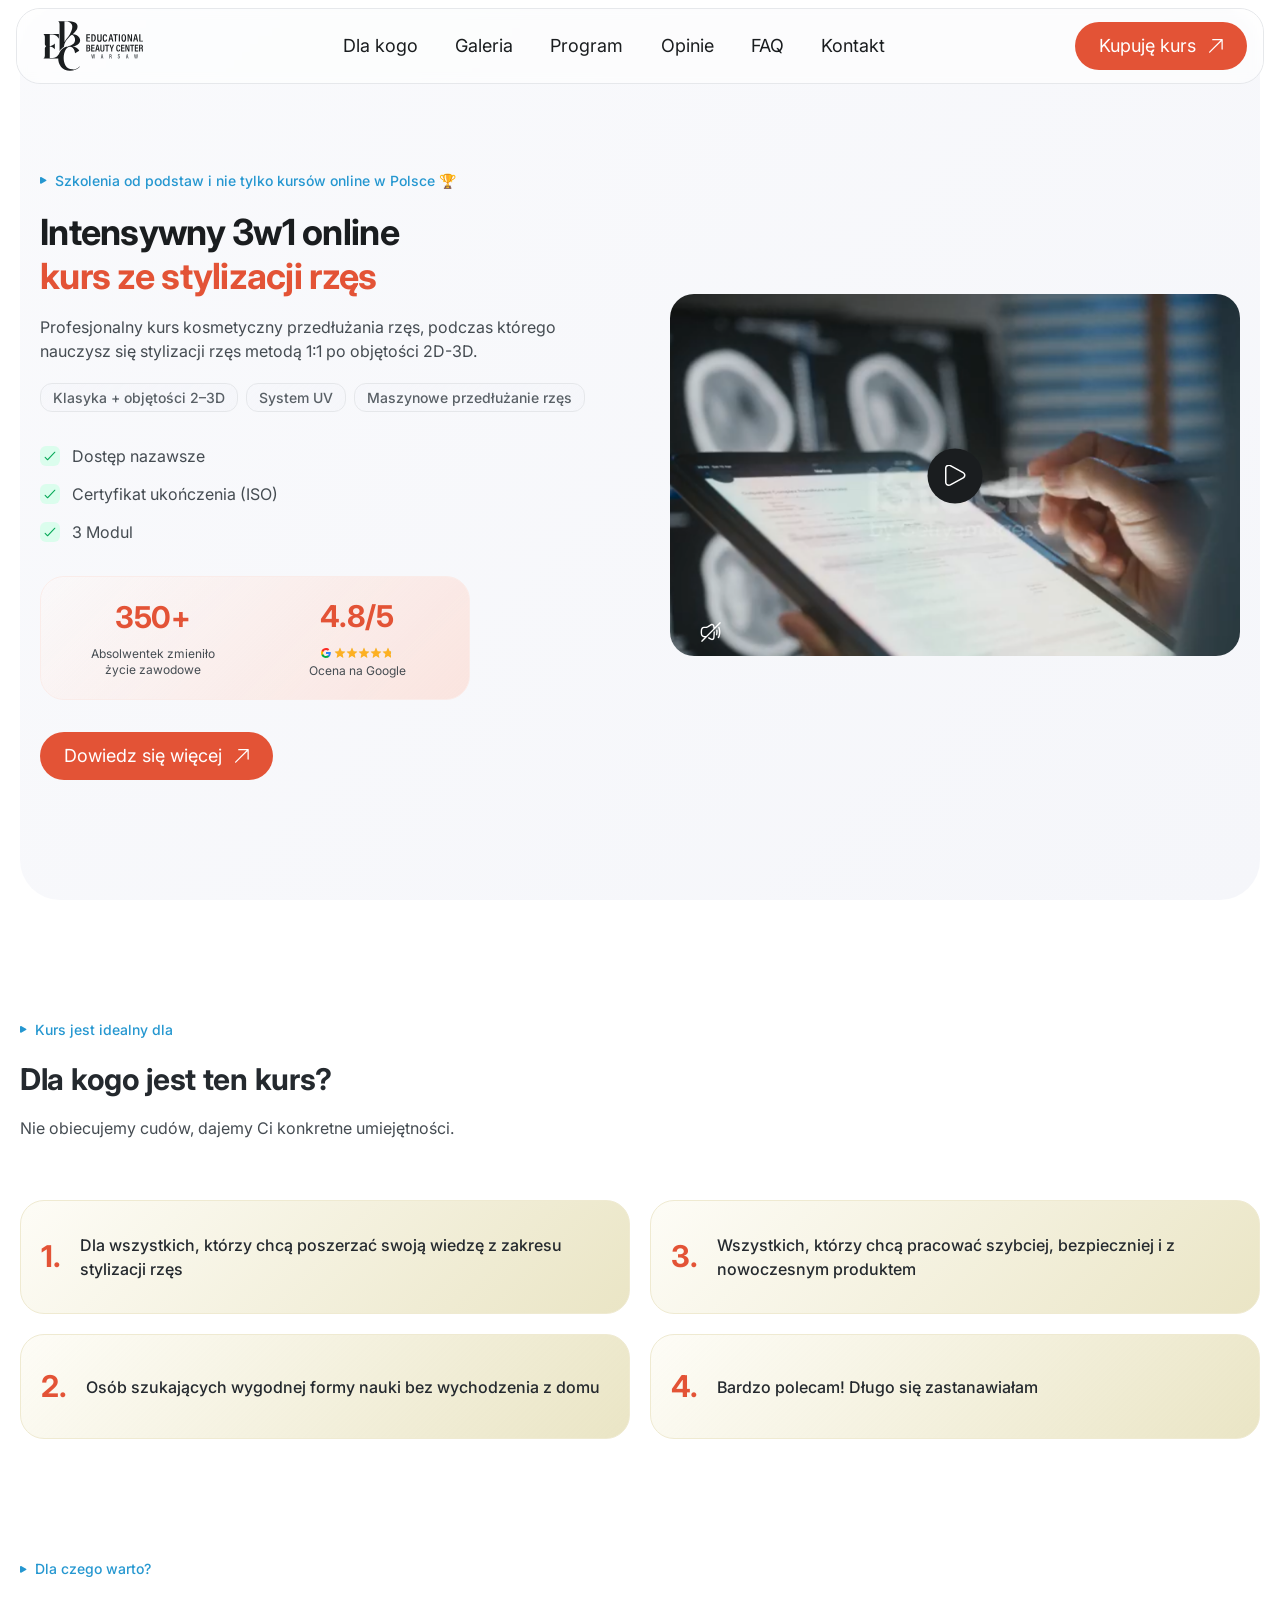
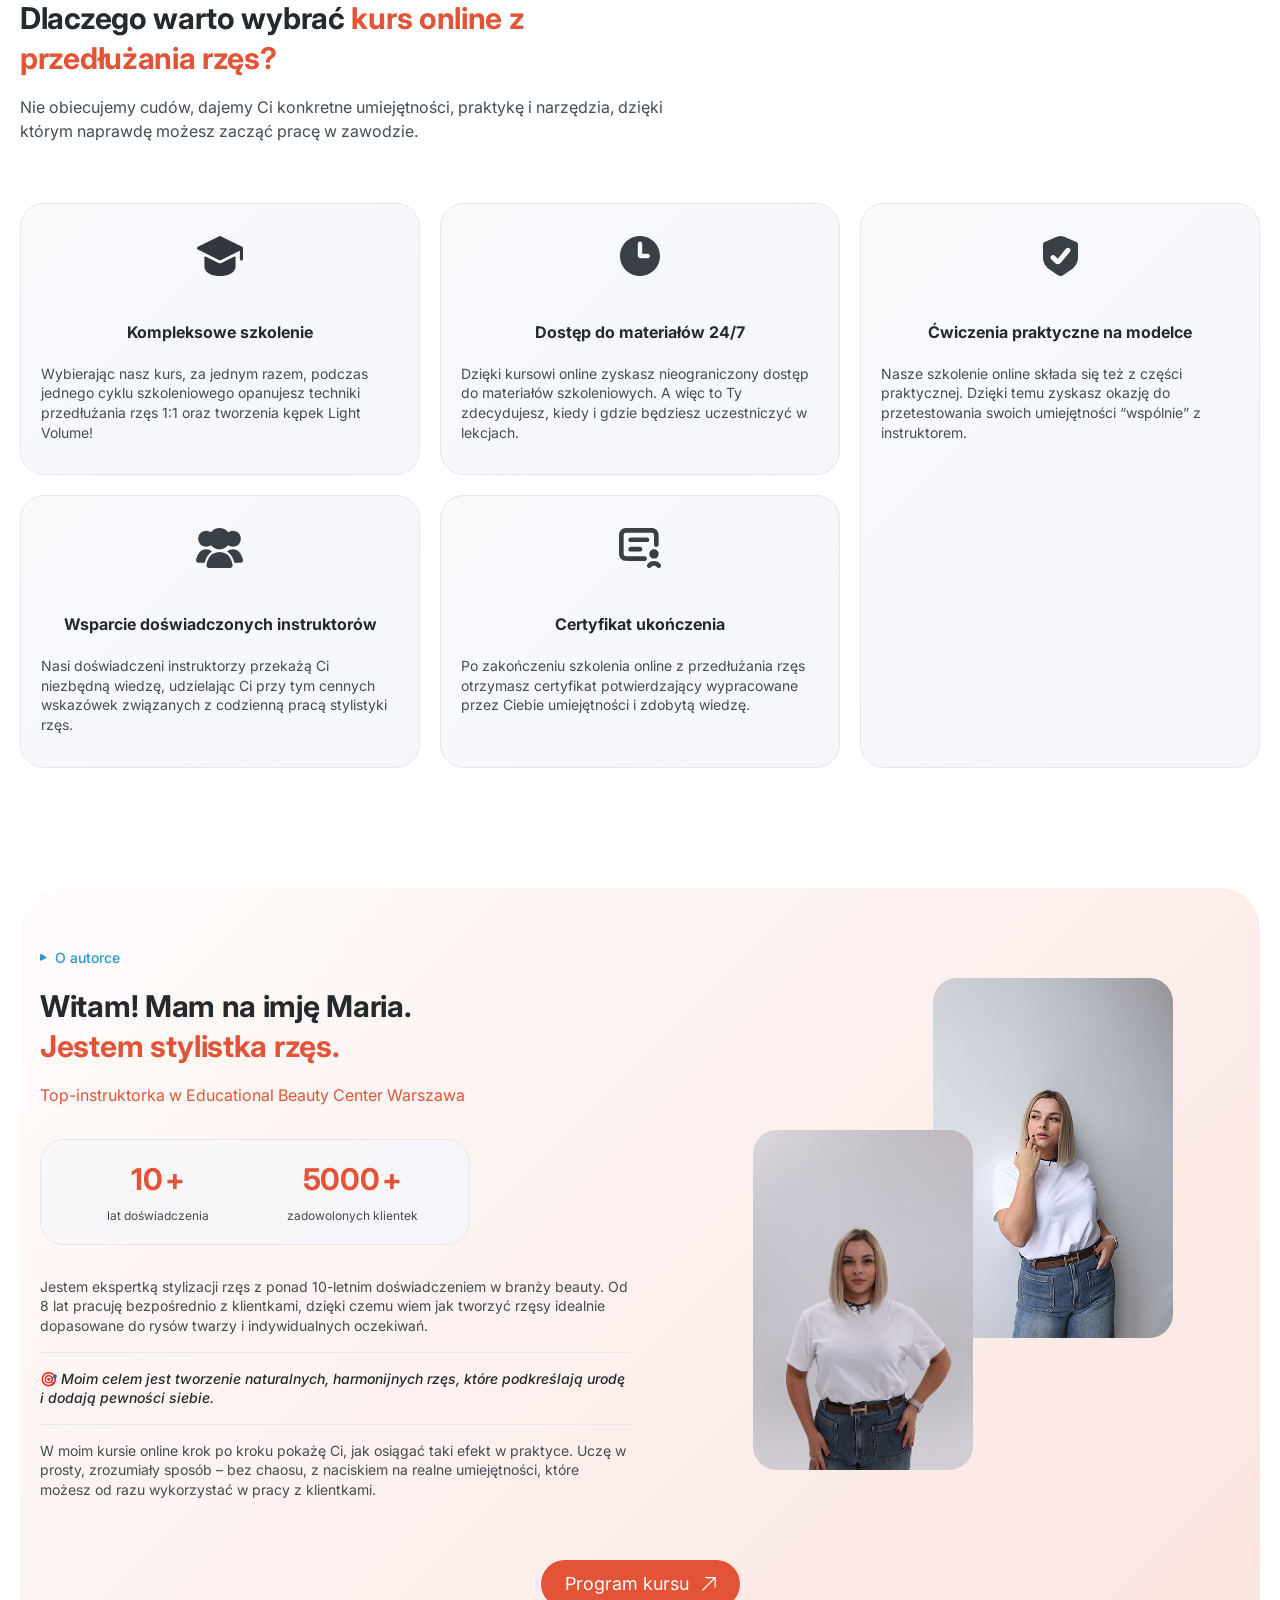
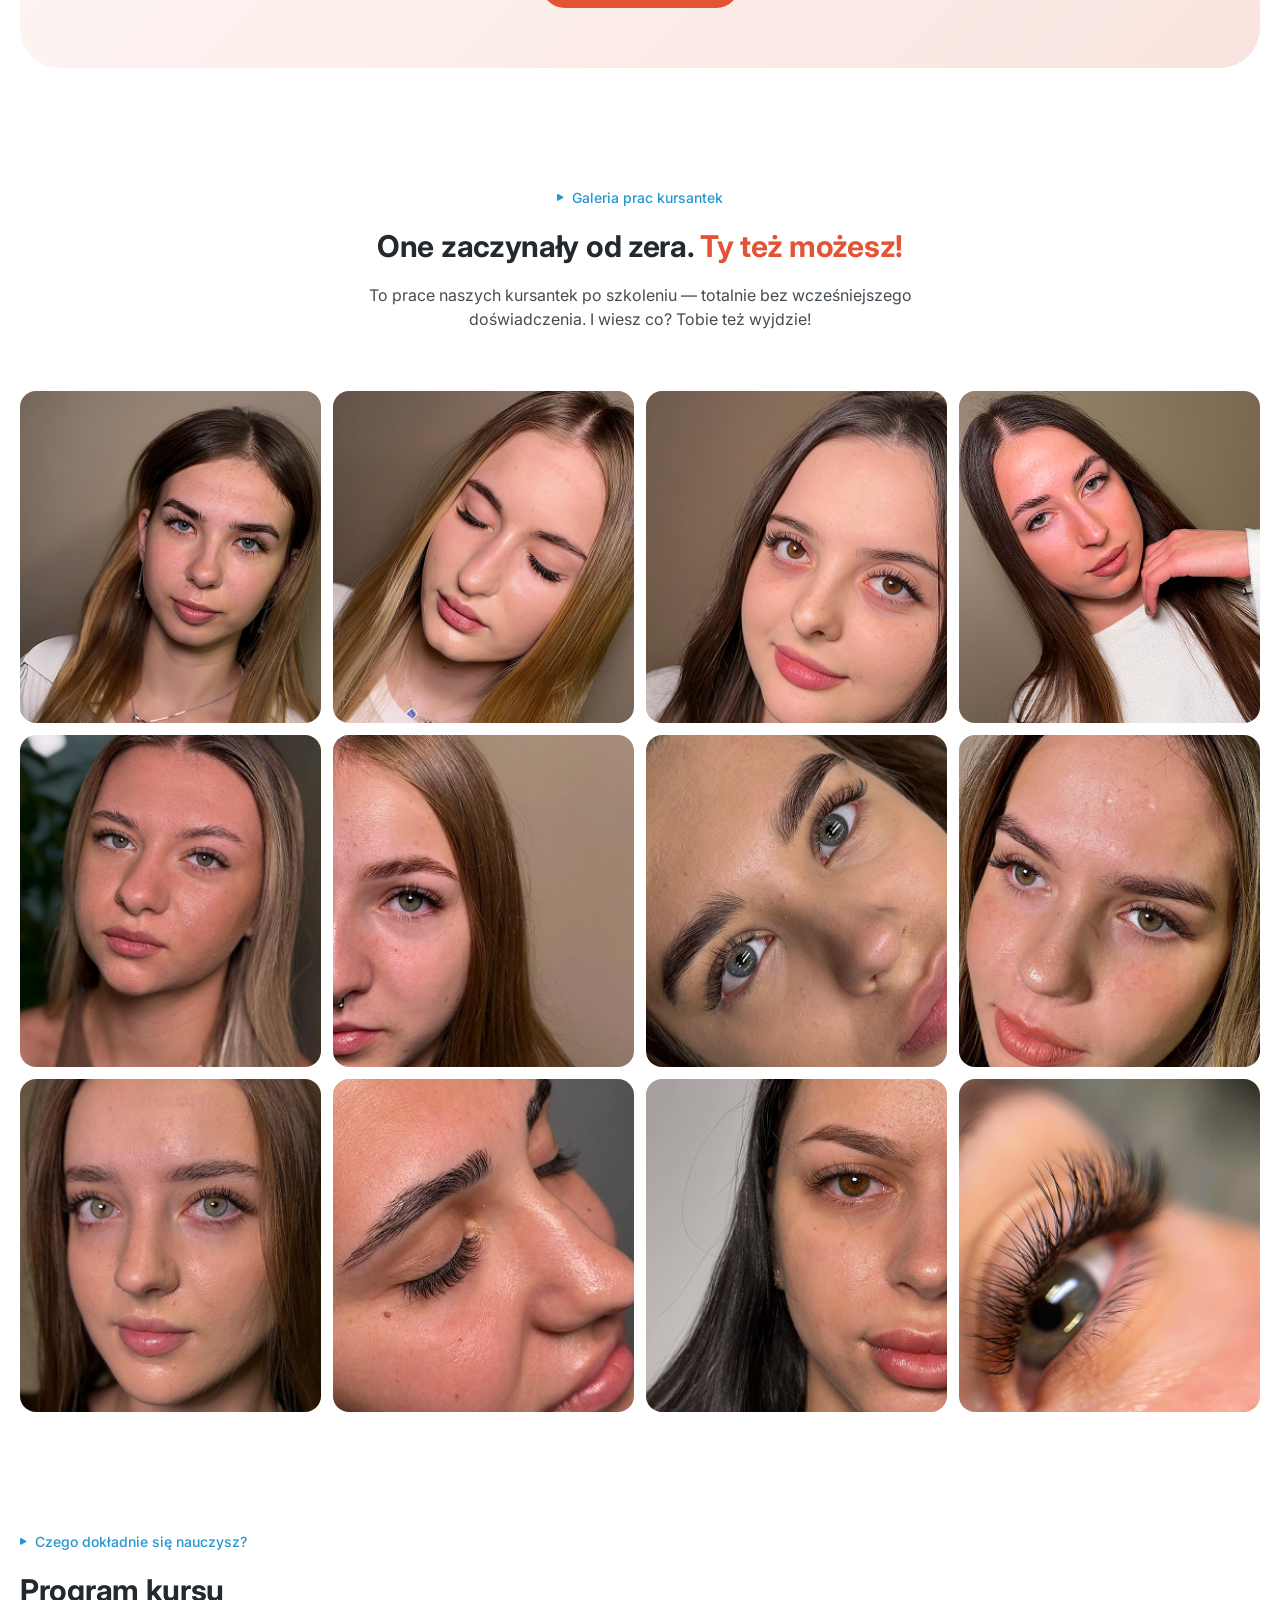
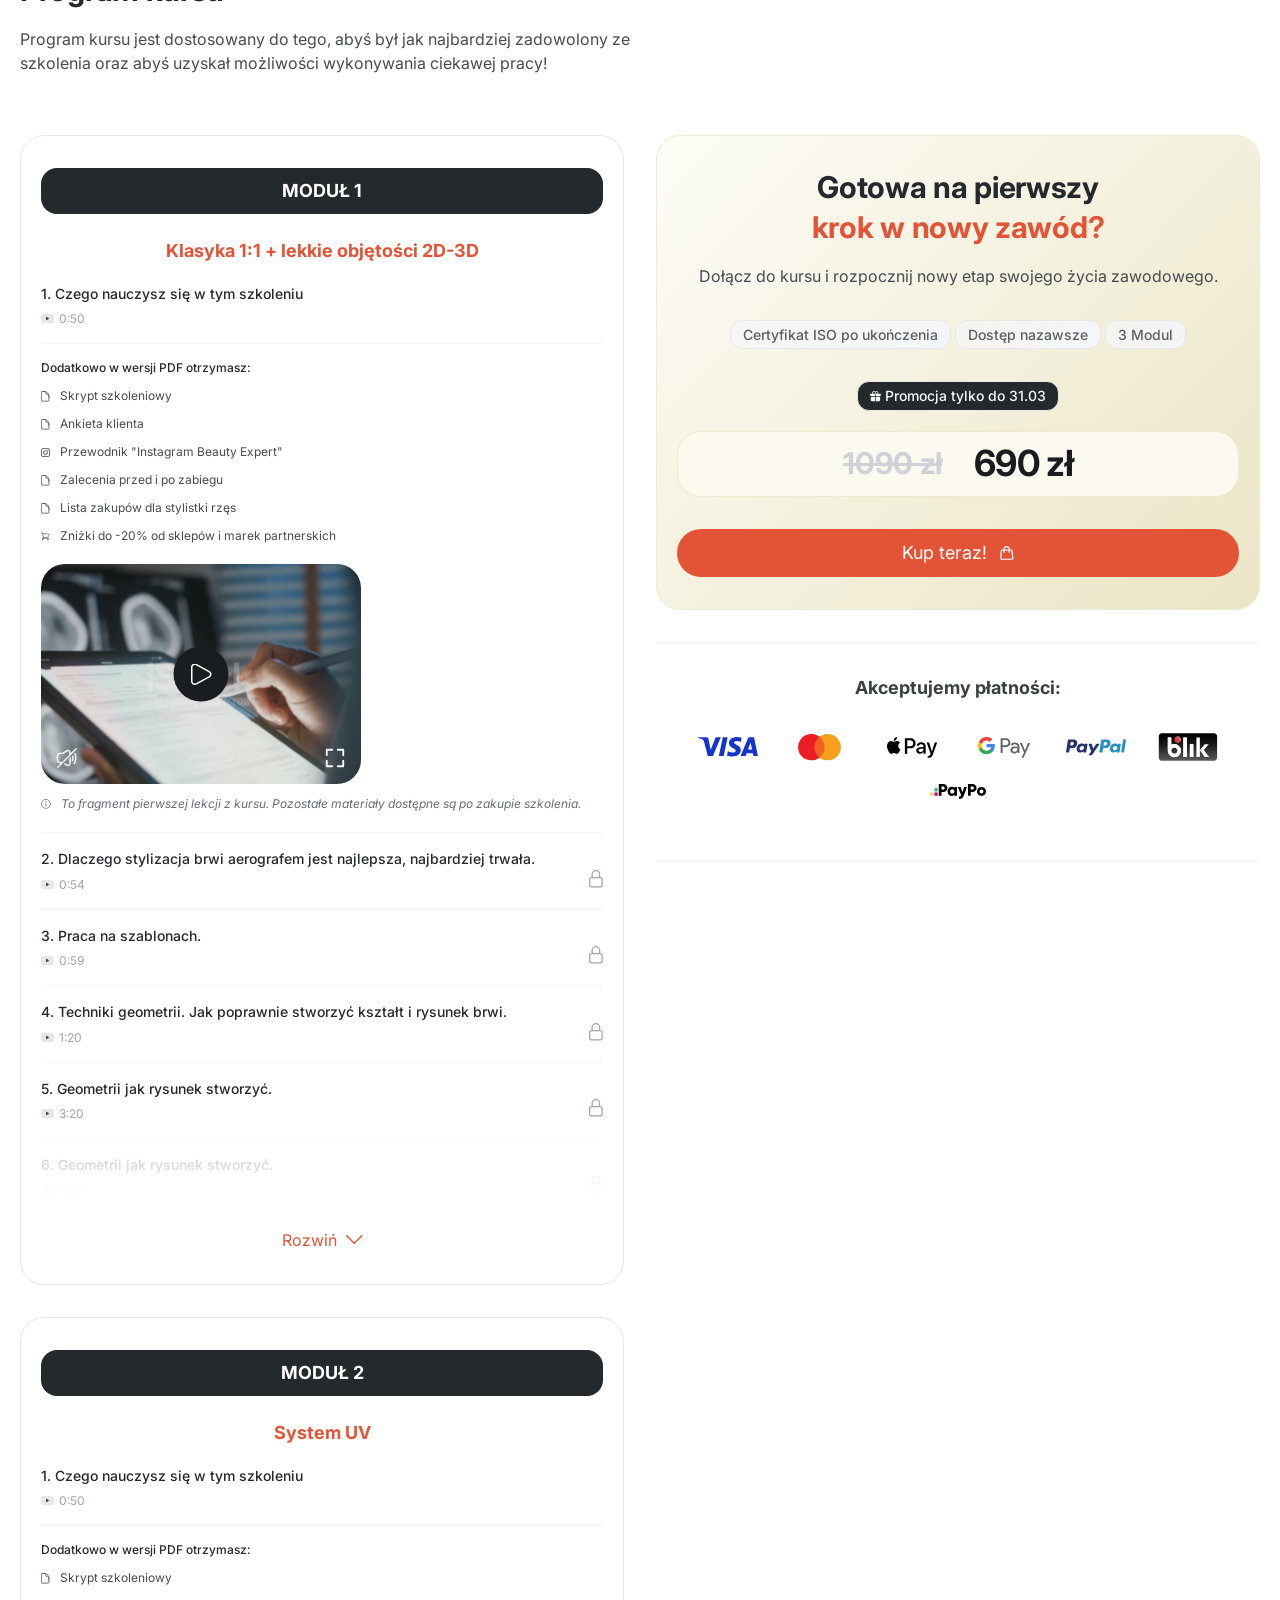
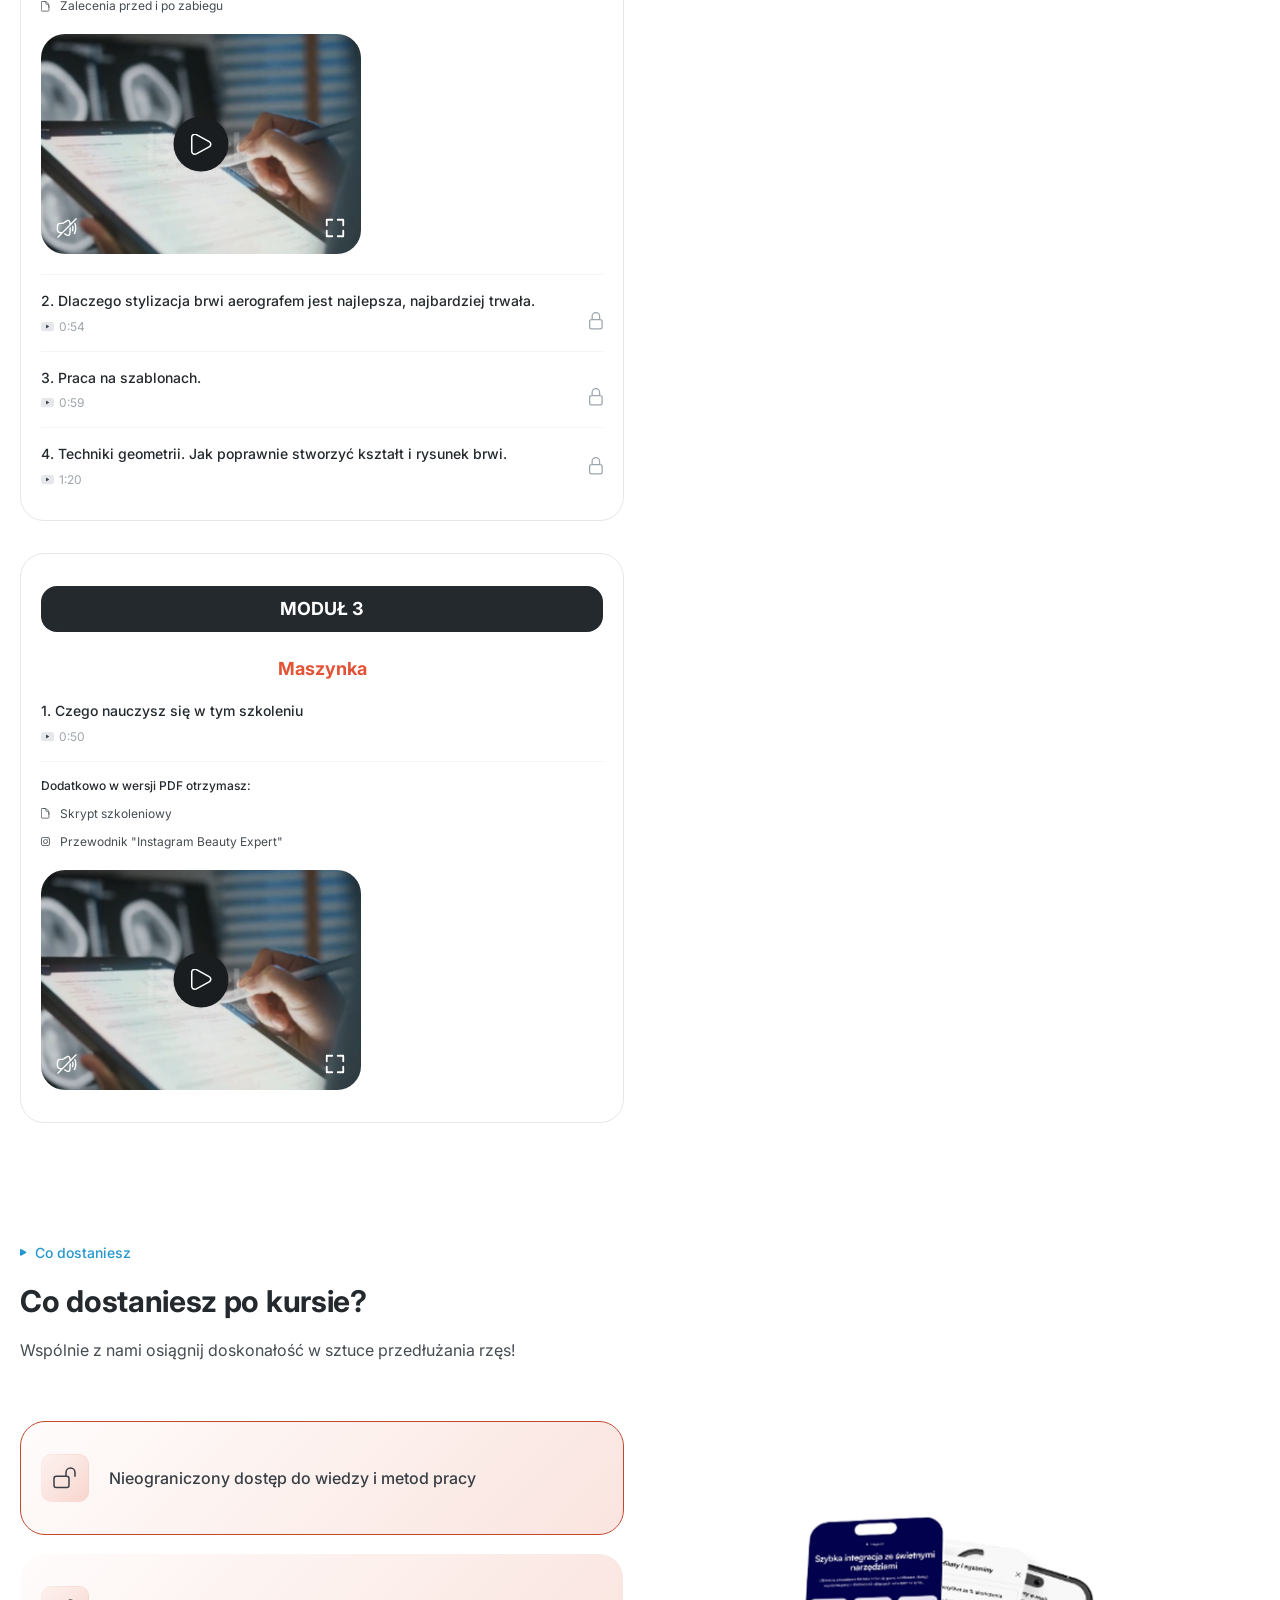
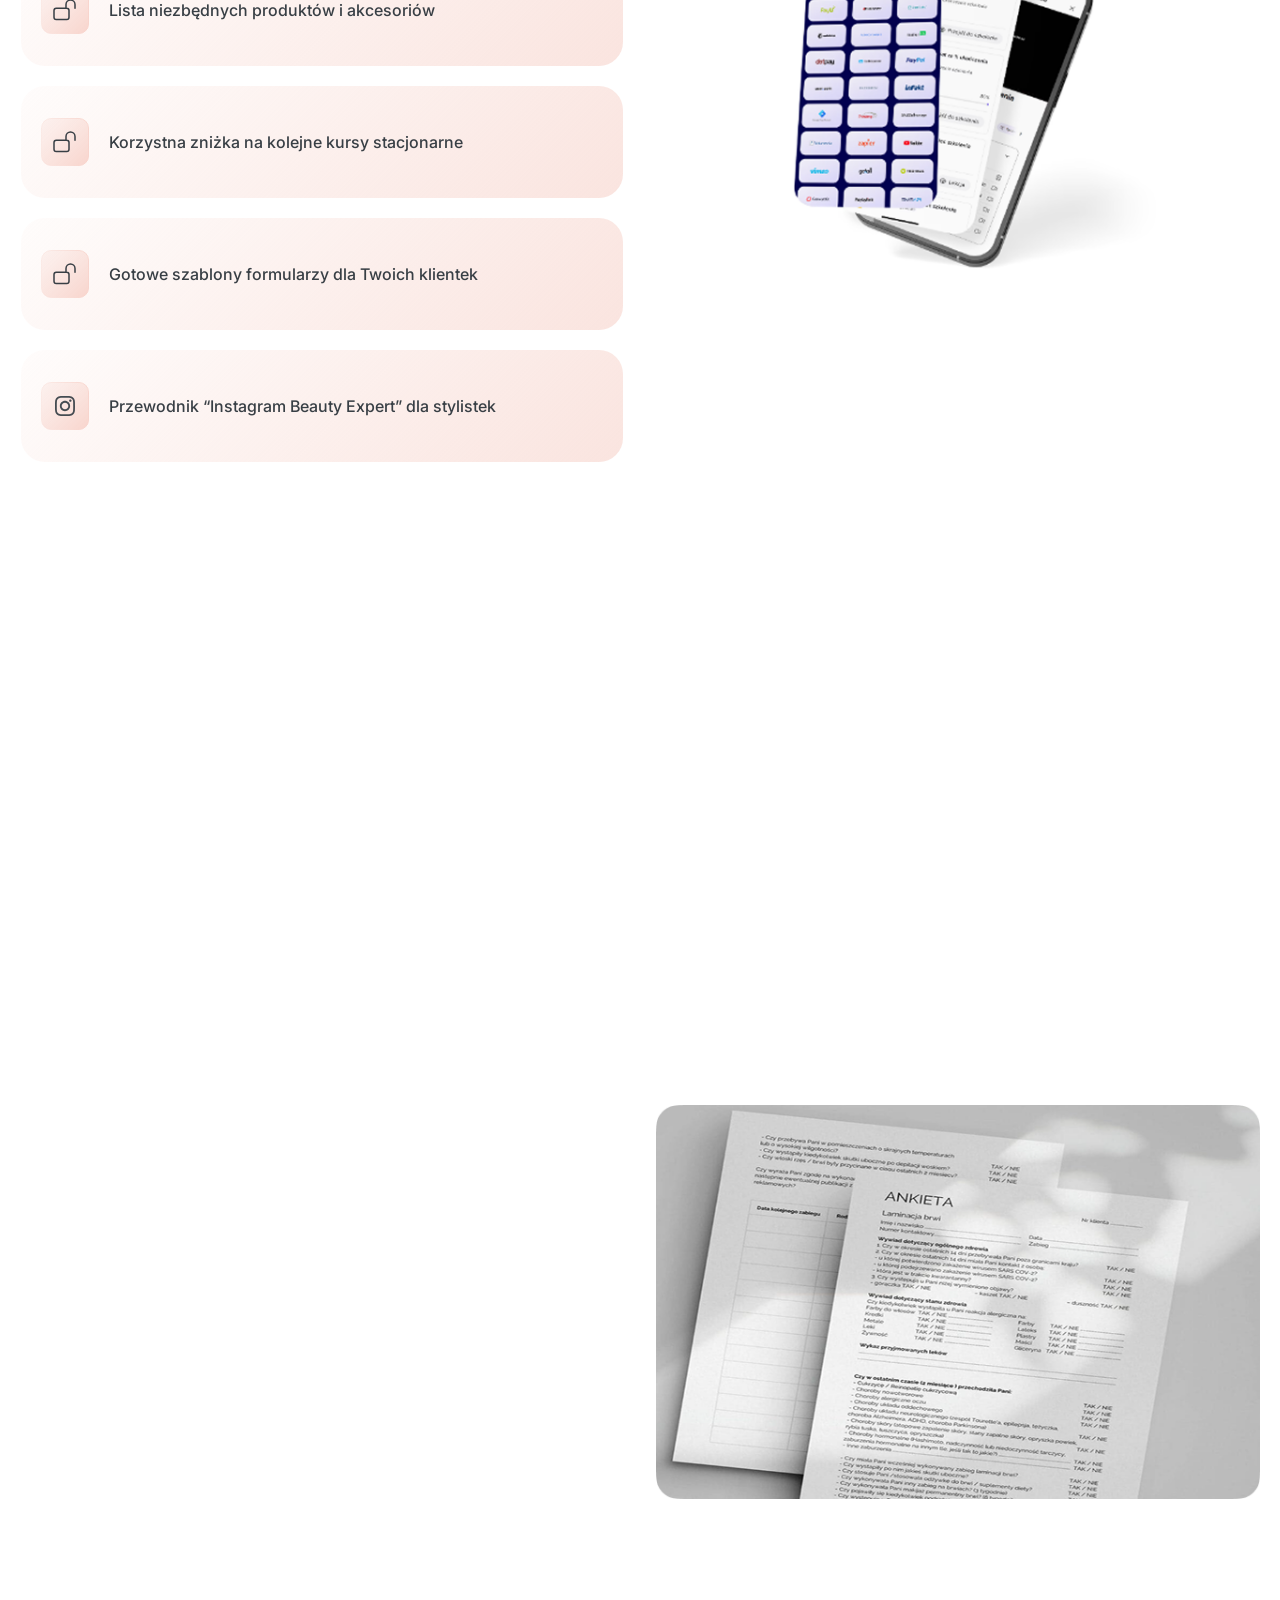
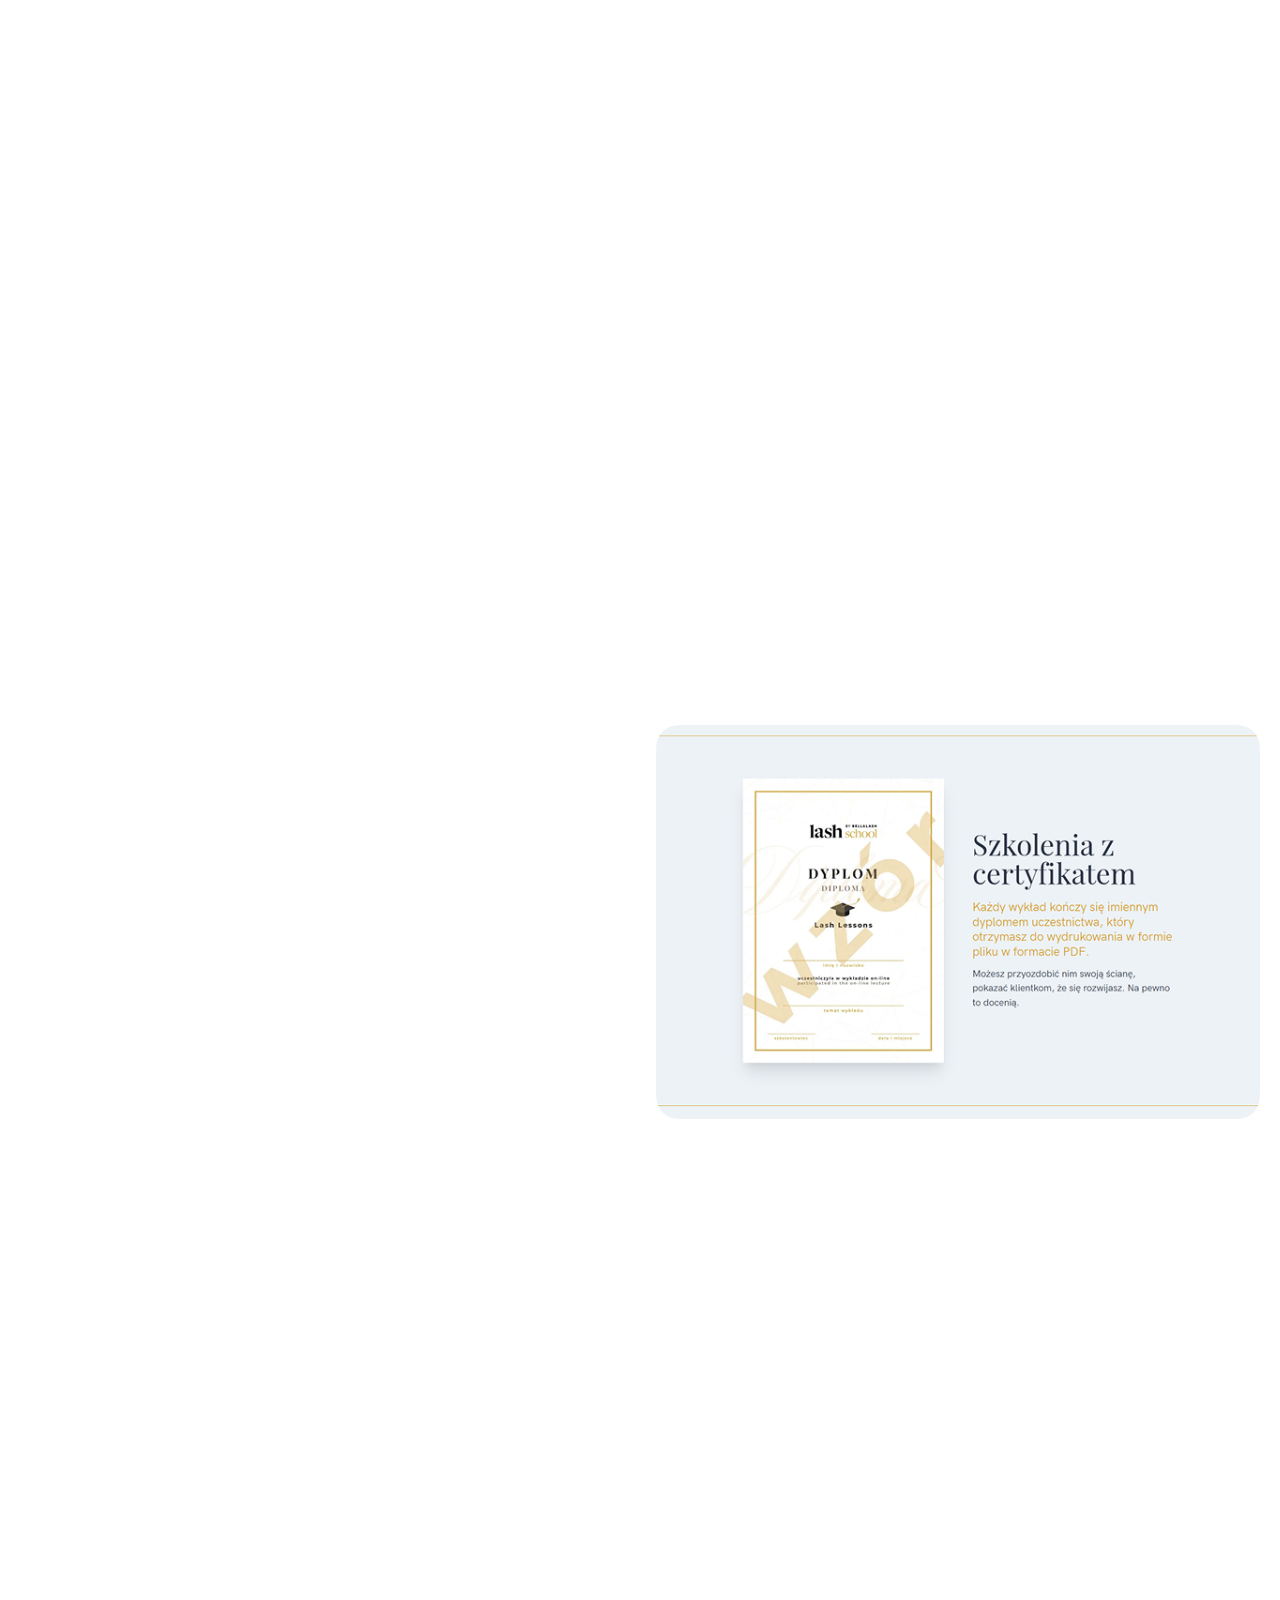
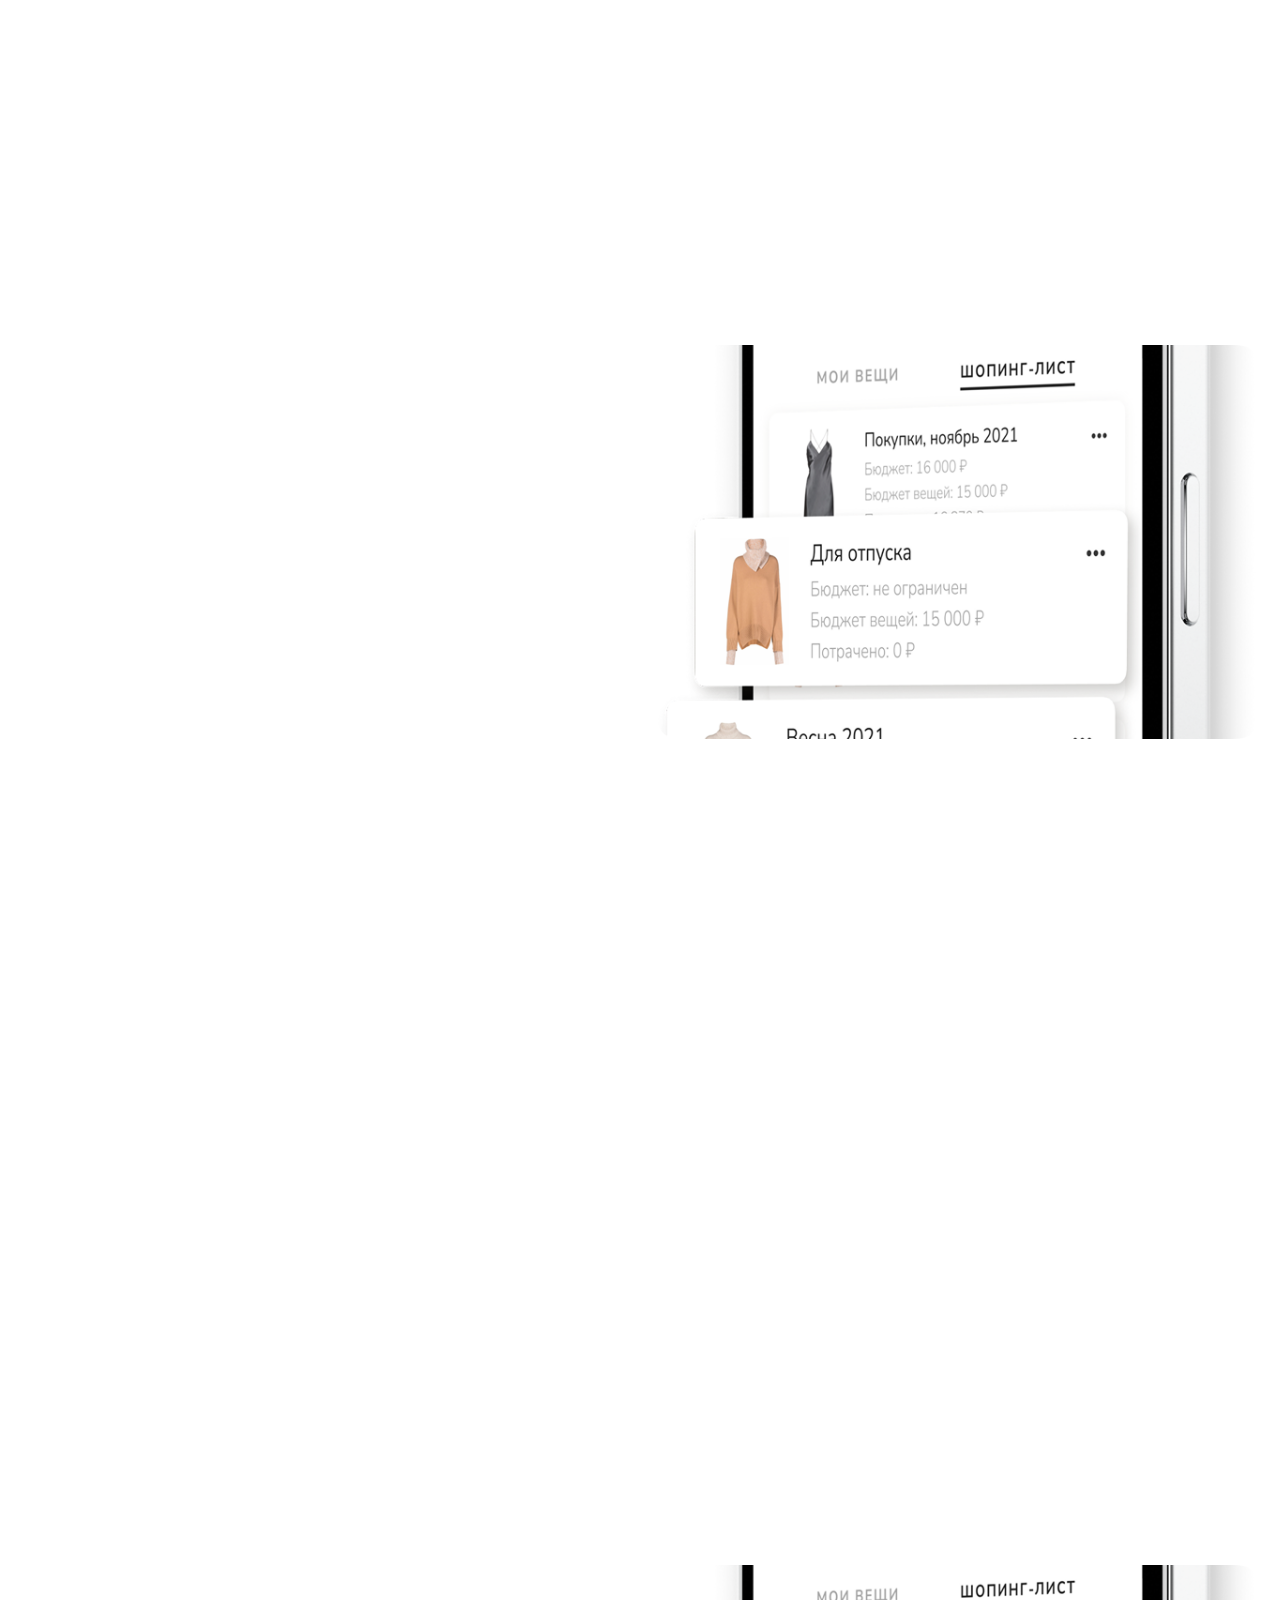
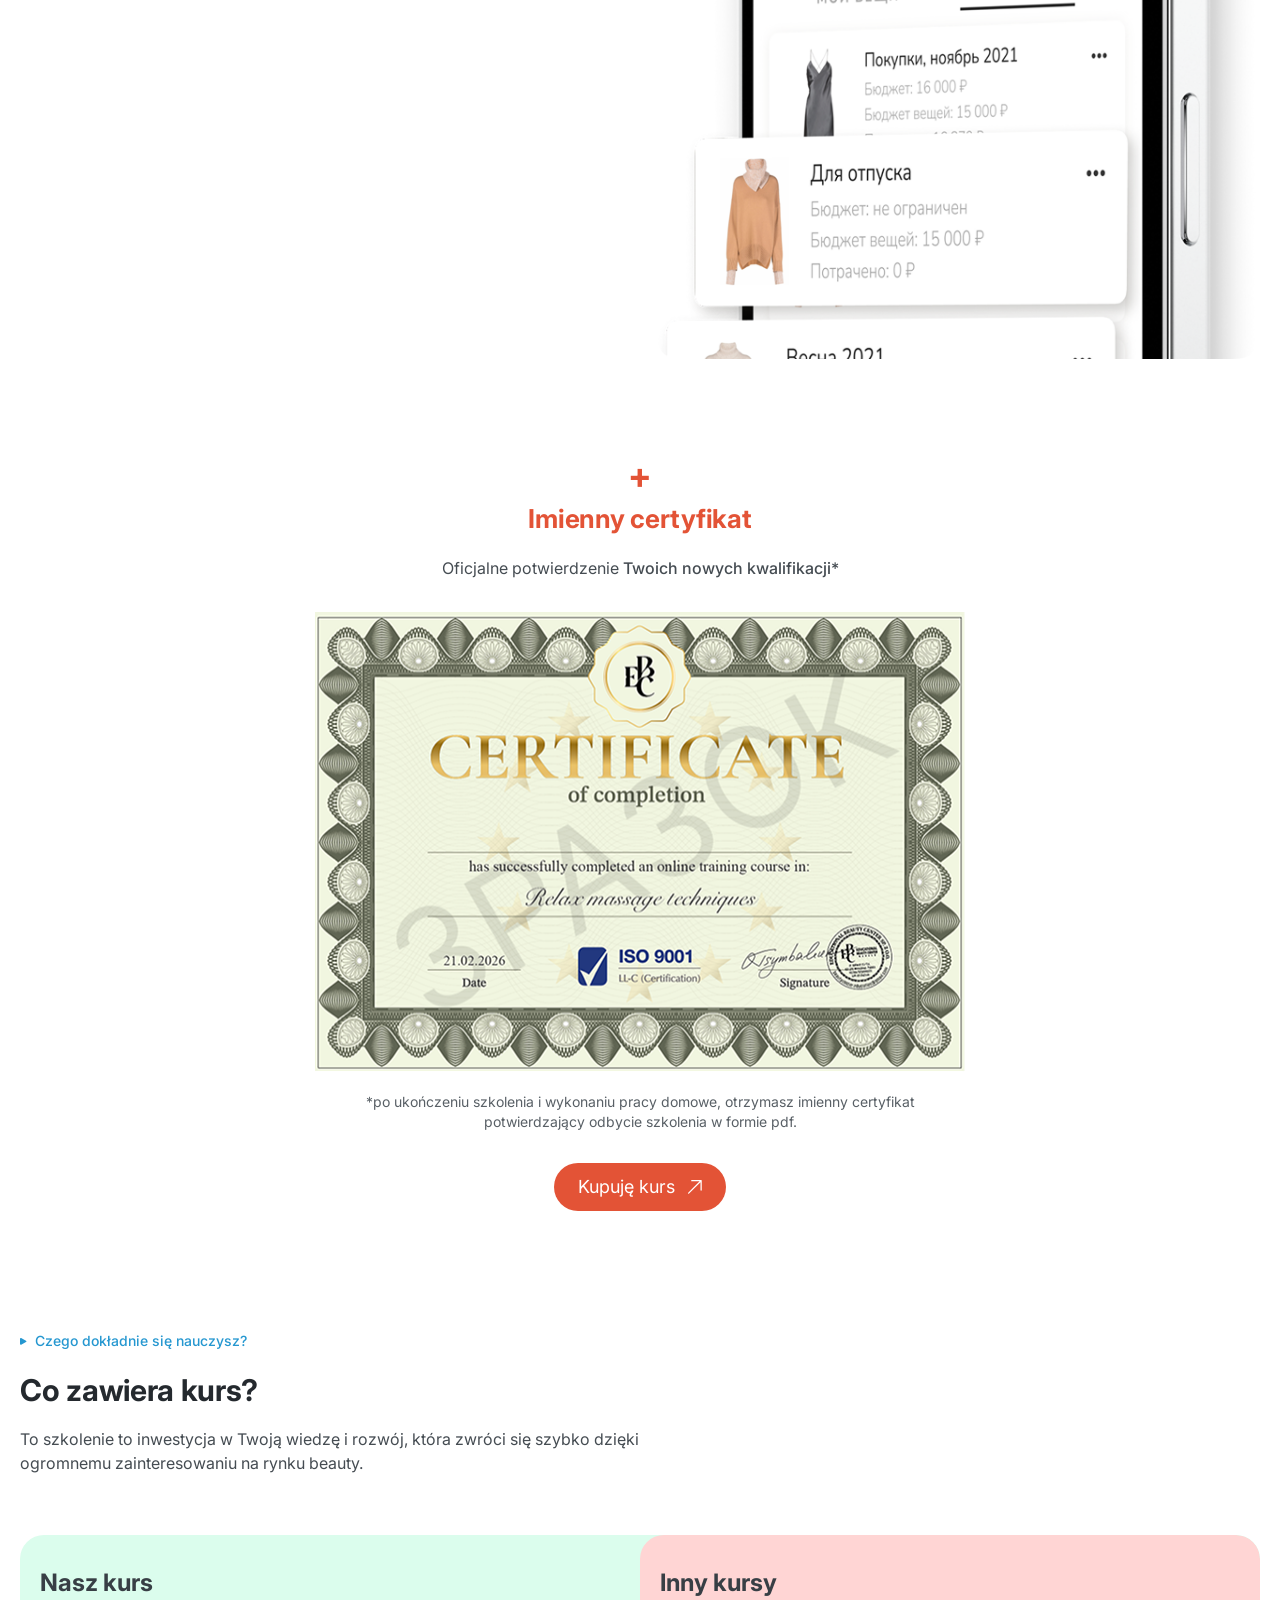
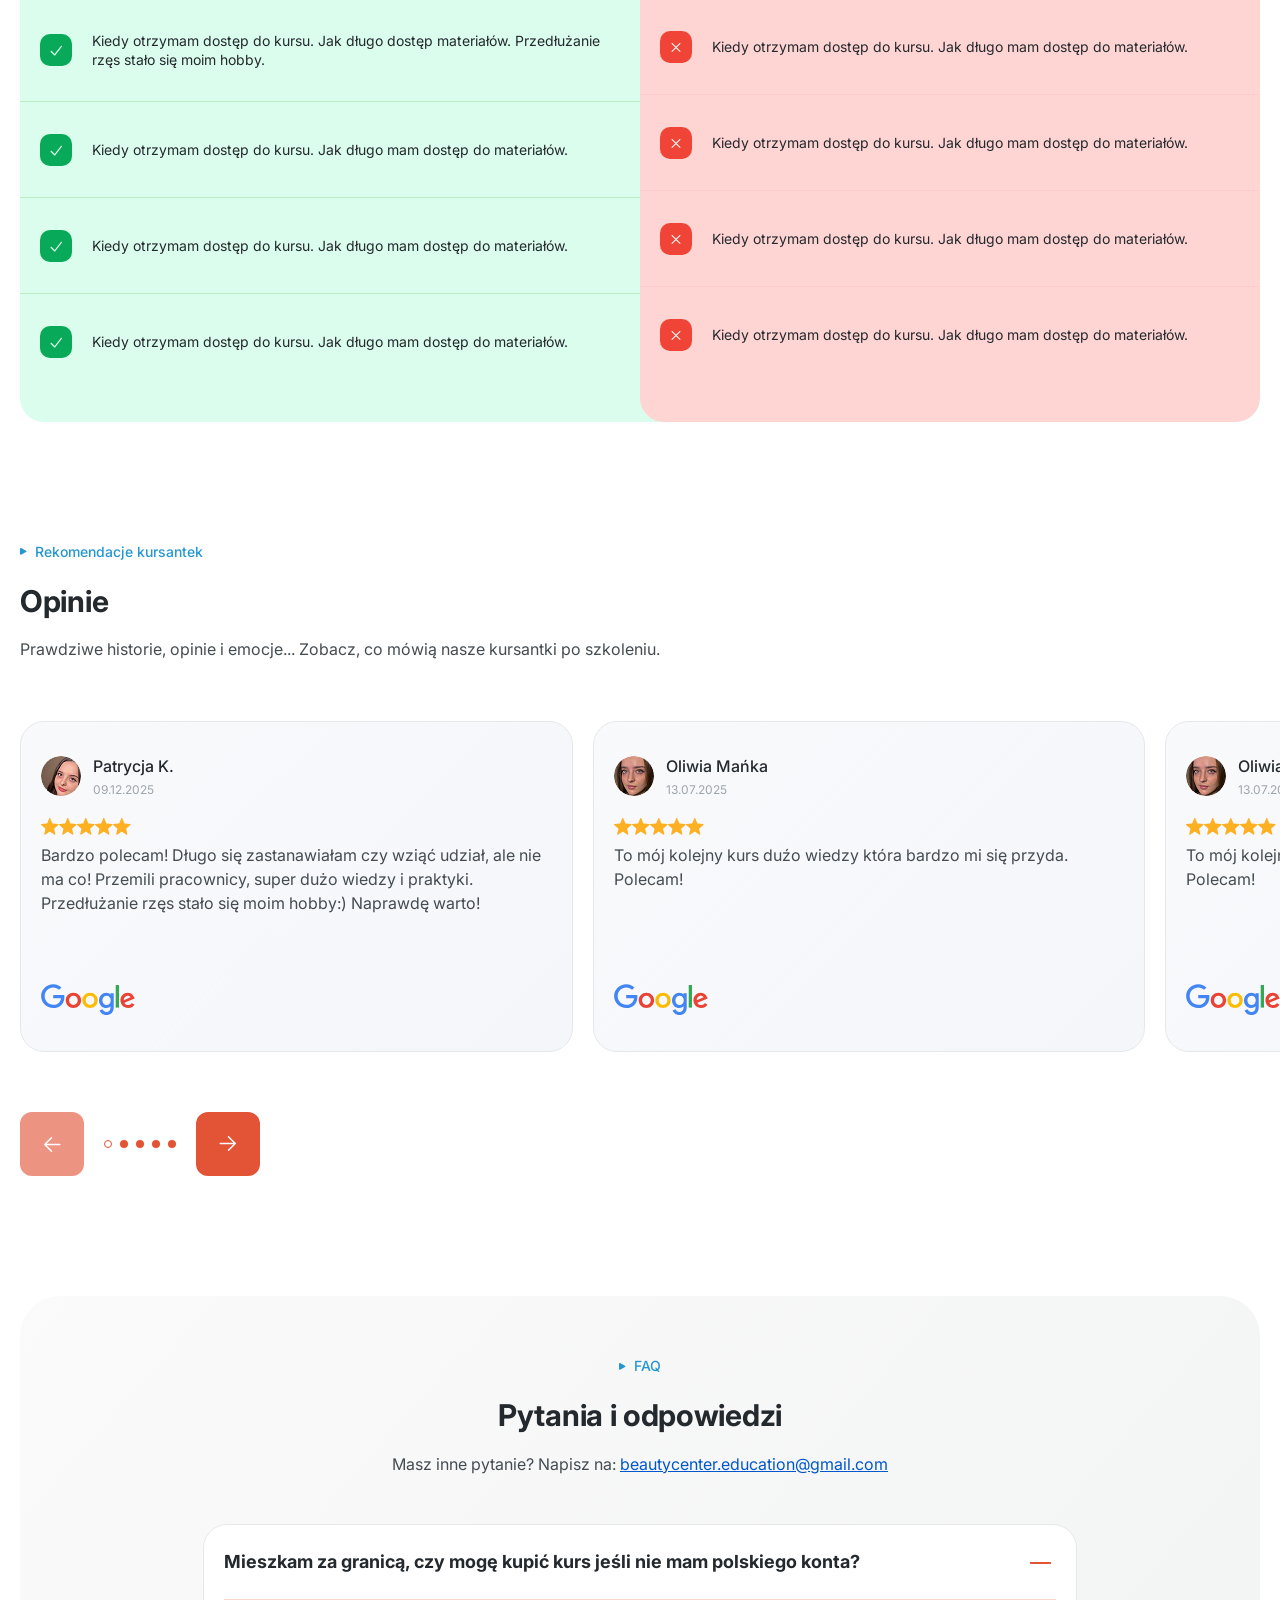
==== commit a8105201: "Add files via upload" ====
--- a/index.html
+++ b/index.html
@@ -8,9 +8,11 @@
 		<meta name="viewport" content="width=device-width, initial-scale=1.0">
 		<link rel="shortcut icon" href="./assets/img/favicon.ico">
 		<title>Home Page</title>
-		<script type="module" crossorigin="" src="./js/index.min.js?v=1773130282764"></script>
-		<link rel="modulepreload" crossorigin="" href="./js/common.min.js?v=1773130282764">
-		<link rel="stylesheet" crossorigin="" href="./css/index.min.css?v=1773130282764">
+		<script type="module" crossorigin="" src="./js/index.min.js?v=1773149037686"></script>
+		<link rel="modulepreload" crossorigin="" href="./js/common.min.js?v=1773149037686">
+		<link rel="modulepreload" crossorigin="" href="./js/main.min.js?v=1773149037686">
+		<link rel="stylesheet" crossorigin="" href="./css/main.min.css?v=1773149037686">
+		<link rel="stylesheet" crossorigin="" href="./css/index.min.css?v=1773149037686">
 	</head>
 	<body>
 		<div class="wrapper">
@@ -87,7 +89,6 @@
 						</nav>
 					</div>
 					<div class="header__actions">
-						<!-- <a href="#contacts" data-fls-button class="header__button button">Kupuję kurs</a> -->
 						<a href="#" data-fls-button="" class="header__button button">
 							Kupuję kurs
 							<img src="./assets/img/icons/arrow.svg" alt="arrow">
@@ -161,7 +162,7 @@
 										</div>
 									</div>
 									<div class="hero__btn">
-										<a href="#" class="hero__button button">
+										<a href="#program" class="hero__button button">
 											Dowiedz się więcej
 											<img src="./assets/img/icons/arrow.svg" alt="arrow">
 										</a>
@@ -182,7 +183,6 @@
 											<button class="nav-video__btn-mute">
 												<img src="./assets/img/icons/sound-off.svg" alt="Sound-on">
 											</button>
-											<!-- <button class="nav-video__btn-fullscreen"><img src="@img/icons/fullscreen.svg" alt="Fullscreen"></button> -->
 										</div>
 									</div>
 								</div>
@@ -497,26 +497,39 @@
 															Zniżki do -20% od sklepów i marek partnerskich
 														</li>
 													</ul>
+													<div class="item-course-program__video video-course-program">
+														<div class="video-course-program__box">
+															<video class="video-course-program__item" poster="./assets/img/poster.png" controlslist="nodownload" loop playsinline="" preload="metadata">
+																<source src="./assets/video/hero-video.mp4" type="video/mp4">
+															</video>
+															<div class="video-course-program__nav nav-video-course-program">
+																<button class="nav-video-course-program__btn-play">
+																	<img src="./assets/img/icons/play.svg" alt="Play">
+																</button>
+																<button class="nav-video-course-program__btn-pause">
+																	<img src="./assets/img/icons/pause.svg" alt="Pause">
+																</button>
+																<button class="nav-video-course-program__btn-mute">
+																	<img src="./assets/img/icons/sound-off.svg" alt="Sound-on">
+																</button>
+																<button class="nav-video-course-program__fullscreen">
+																	<img src="./assets/img/icons/fullscreen.svg" alt="Fullscreen">
+																</button>
+															</div>
+														</div>
+													</div>
 													<!--
-<div class="item-course-program__video video-course-program">
-<div class="video-course-program__box">
-<video class="video-course-program__item"
-poster="../../../assets/img/poster.png" controlsList="nodownload" loop playsinline preload="metadata">
-<source src="../../../assets/video/hero-video.mp4" type="video/mp4">
-</video>
-<div class="video-course-program__nav nav-video-course-program">
-<button class="nav-video-course-program__btn-play"><img src="@img/icons/play.svg" alt="Play"></button>
-<button class="nav-video-course-program__btn-pause"><img src="@img/icons/pause.svg" alt="Pause"></button>
-<button class="nav-video-course-program__btn-mute"><img src="@img/icons/sound-off.svg" alt="Sound-on"></button>
-<button class="nav-video-course-program__fullscreen"><img src="@img/icons/fullscreen.svg"
-alt="Fullscreen"></button>
-</div>
-</div>
-</div>
--->
-													<div class="item-course-program__video-youtube video-youtube">
-														<iframe class="video-youtube__iframe" src="https://www.youtube.com/embed/bON-KPiiNCk?enablejsapi=1&rel=0" title="YouTube video player" frameborder="0" allow="accelerometer; autoplay; clipboard-write; encrypted-media; gyroscope; picture-in-picture; web-share" referrerpolicy="strict-origin-when-cross-origin" allowfullscreen></iframe>
-													</div>
+														<div class="item-course-program__video-youtube video-youtube">
+														<iframe class="video-youtube__iframe"
+														src="https://www.youtube.com/embed/bON-KPiiNCk?enablejsapi=1&rel=0"
+														title="YouTube video player"
+														frameborder="0"
+														allow="accelerometer; autoplay; clipboard-write; encrypted-media; gyroscope; picture-in-picture; web-share"
+														referrerpolicy="strict-origin-when-cross-origin"
+														allowfullscreen>
+														</iframe>
+														</div>
+													-->
 													<div class="item-course-program__info">
 														<img src="./assets/img/icons/i.svg" alt="icon">
 														To fragment pierwszej lekcji z kursu. Pozostałe materiały dostępne są po zakupie szkolenia.
--- a/css/main.min.css
+++ b/css/main.min.css
@@ -0,0 +1 @@
+@import url("https://fonts.googleapis.com/css2?family=Inter:wght@400;500;700&display=swap");*{border:0;margin:0;padding:0}*,:after,:before{box-sizing:border-box}:after,:before{display:inline-block}body,html{height:100%;scroll-behavior:smooth}body{line-height:1;scrollbar-gutter:stable;-ms-text-size-adjust:100%;-moz-text-size-adjust:100%;-webkit-text-size-adjust:100%;-webkit-font-smoothing:antialiased;-moz-osx-font-smoothing:grayscale}button,input,textarea{background-color:transparent;color:inherit;font-family:inherit;font-size:inherit;line-height:inherit}input,textarea{width:100%}label{display:inline-block}button,option,select{cursor:pointer}a{color:inherit;display:inline-block;text-decoration:none}ul li{list-style:none}img{height:auto;max-width:100%;vertical-align:middle}h1,h2,h3,h4,h5,h6{font-size:inherit;font-weight:inherit}address{font-style:normal}body{background-color:#fff;color:#454c52;font-family:Inter;font-size:.875rem;min-width:22.5rem}[data-fls-scrolllock] body{overflow:hidden;overscroll-behavior:none;touch-action:none}.wrapper{display:flex;flex-direction:column;min-height:100%;overflow:clip}.wrapper>main{flex:1 1 auto}.wrapper>*{min-width:0}[class*=__container]{margin:0 auto;max-width:85rem;padding-left:1.25rem;padding-right:1.25rem}.menu__body{width:100%}.menu__list{align-items:center;display:flex;flex-wrap:wrap;row-gap:.3125rem}.menu__item{flex:0 0 auto}.menu__link{color:#1a1d1f;font-size:1.125rem;line-height:1.44;text-align:center;transition:color .3s}.actions-menu{display:grid;padding-top:2rem;row-gap:1.5rem}.actions-menu__phone{color:#24292e;font-size:1.25rem;font-weight:700;line-height:1.4;text-decoration:underline}.actions-menu__mail{color:#24292e;font-size:1rem;line-height:1.5;text-decoration:underline}.actions-menu__social:not(:last-child){margin-bottom:1rem}.social{align-items:center;column-gap:2rem;display:flex}.social__item{align-items:center;display:inline-flex;flex:0 0 2.5rem;height:2.5rem;justify-content:center;width:2.5rem}.social__link svg{flex:0 0 1.5rem;height:1.5rem;width:1.5rem}.icon-menu{display:none}.header{background-color:transparent;left:0;padding-left:1rem;padding-right:1rem;position:fixed;right:0;top:.5rem;transition:transform .4s ease-in-out;z-index:50}.header.--hidden{transform:translateY(-100%)}.header__container{align-items:center;background-color:#fff;background-color:transparent;border:.0625rem solid #e6e8eb;border-radius:1.5rem;column-gap:1.875rem;display:flex;justify-content:space-between;max-width:82.5rem;padding:.75rem 1rem;position:relative;z-index:50}.header__container:after{backdrop-filter:none;backdrop-filter:blur(.25rem);-webkit-backdrop-filter:blur(.25rem);background:hsla(0,0%,100%,.6);border-radius:1.5rem;content:"";height:100%;left:0;position:absolute;top:0;width:100%;z-index:2}.header__logo{flex:0 0 7.5rem;height:3.125rem;max-width:7.5rem;position:relative;z-index:3}.header__logo img{height:100%;width:100%}.header__menu{z-index:4}.header__actions{align-items:center;column-gap:1.25rem;display:flex;position:relative;z-index:5}.header__button{flex:0 0 auto}[data-fls-header-scroll].--header-scroll{left:0;position:sticky;right:0;top:.5rem;z-index:50}[data-fls-header-scroll-show].--header-scroll{transform:translateY(-100%);transition:transform .3s ease}[data-fls-header-scroll-show].--header-show{transform:translateY(0)}.footer{background-color:#1a1d1f;border-radius:2.5rem 2.5rem 0 0;padding-bottom:6rem;padding-top:3rem}.footer__top{border-bottom:.0625rem solid #24292e;display:grid;grid-template-columns:repeat(3,1fr);padding-bottom:2rem}.footer__column{display:grid;row-gap:2rem}.footer__column:not(:last-child){border-right:.0625rem solid #24292e}.footer__box-column{align-self:start;display:grid;row-gap:2rem}.footer__logo{height:3.75rem;width:7.5rem}.footer__logo img{height:100%;width:100%}.footer__text{color:#454c52;line-height:1.43}.footer__subtitle{color:#676e76;font-size:1.125rem;font-weight:500;line-height:1.44}.footer__bottom{display:grid;justify-content:center;padding-top:2rem;row-gap:.75rem}.footer__copy{color:#596066;line-height:1.43}.footer__all,.footer__copy{font-size:.875rem;text-align:center}.footer__all{color:#ced2d6;line-height:1.4;text-decoration:underline;transition:color .3s}.social-footer{align-items:center;column-gap:2rem;display:flex}.social-footer__link{align-items:center;background-color:#fafafa;border-radius:.75rem;display:flex;height:2.5rem;justify-content:center;padding:.5rem;width:2.5rem}.social-footer__link svg path{fill:#24292e;transition:fill .3s}.info-footer{display:grid;row-gap:.5rem}.info-footer__item{color:#e5e7ea;line-height:1.4}.contacts-footer{display:grid;row-gap:1.25rem}.contacts-footer__adress{color:#fff;font-size:1rem;line-height:1.5}.contacts-footer__tel{color:#fff;font-size:1.25rem;font-weight:700;line-height:1.4;transition:color .3s}.contacts-footer__mail{color:#fff;justify-self:start;line-height:1;transition:color .3s}.contacts-footer__mail a{text-decoration:underline}.menu-footer__list{display:grid;row-gap:1.25rem}.menu-footer__link{color:#fff;font-size:1rem;line-height:1.5;transition:color .3s}.button{align-items:center;background-color:#e35336;border-radius:1.5rem;color:#fff;column-gap:.8125rem;display:inline-flex;font-size:1.125rem;line-height:1.56;padding:.625rem 1.5rem;transition:background-color .3s}.button img{flex:0 0 0.875rem;height:.875rem;object-fit:contain;width:.875rem}.button--fw{width:100%}.fls-preloader{align-items:center;display:flex;height:100%;justify-content:center;left:0;pointer-events:none;position:fixed;top:0;transition:all .8s .3s;width:100%;z-index:-1}.fls-preloader__body{display:flex;flex-direction:column;max-width:31.25rem;padding:.93rem}.fls-preloader__counter{font-size:10rem}.fls-preloader__line span{background-color:#7a956b;display:inline-block;height:.8rem;transition:width .2s ease}[data-fls-preloader-loaded] .fls-preloader{opacity:0;visibility:hidden}@media (width <= 61.99875em){.menu__list{column-gap:1.25rem}.footer__column:not(:last-child){padding-right:2rem}.footer__column:not(:first-child){padding-left:2rem}}@media (max-width:61.99875em) and (any-hover:none){.icon-menu{cursor:default}}@media (max-width:61.99875em){.menu{align-items:flex-start;display:flex;flex-direction:column;height:100%;overflow:auto;padding:7.125rem .9375rem 1.875rem;row-gap:1rem;z-index:50}.menu,.menu:before{background-color:#fff;position:fixed;right:-100%;top:0;transition:right .5s;width:100%}.menu:before{border-radius:2rem;content:"";height:4.625rem;z-index:2}[data-fls-menu-open] .menu,[data-fls-menu-open] .menu:before{right:0}.menu__list{align-items:flex-start;border-bottom:.0625rem solid #e5e7ea;flex-direction:column;padding-bottom:1rem;row-gap:2rem}.menu__link{color:#1a1d1f;font-size:1.375rem;font-weight:700;line-height:1.4}.icon-menu{display:block;height:.6875rem;position:relative;width:1.875rem;z-index:51}.icon-menu:after,.icon-menu:before{background-color:#24292e;border-radius:.5rem;content:"";height:.15625rem;position:absolute;right:0;transition:all .3s ease 0s;width:100%}.icon-menu:before{top:0}.icon-menu:after{bottom:0}.icon-menu span{top:calc(50% - .0625rem)}[data-fls-menu-open] .icon-menu span{width:0}[data-fls-menu-open] .icon-menu:before{top:calc(50% - .075rem);transform:rotate(-45deg)}[data-fls-menu-open] .icon-menu:after{bottom:calc(50% - .075rem);transform:rotate(45deg)}.footer__top{grid-template-columns:repeat(2,1fr)}.footer__column:first-child{border-bottom:.0625rem solid #24292e;grid-column-end:3;grid-column-start:1;padding-bottom:2rem}.footer__column:nth-child(2),.footer__column:nth-child(3){margin-top:2rem}.footer__logo,.footer__text,.info-footer,.info-footer__item{justify-self:center}}@media (max-width:47.99875em){.menu:before{height:4.625rem}.menu__list{padding-bottom:2rem}.menu__link{font-size:1.125rem}.header{padding-left:0;padding-right:0;top:0}.header__logo{flex:0 0 5.625rem;max-width:5.625rem}.header__button{display:none!important}.footer__top{grid-template-columns:auto}.footer__column:first-child{grid-column-end:2;grid-column-start:1}.footer__column:not(:last-child){border-bottom:.0625rem solid #24292e;border-right:none;padding-bottom:2rem;padding-left:0;padding-right:0}.footer__column:not(:first-child){padding-left:0;padding-top:2rem}.fls-preloader__counter{font-size:8rem}}@media (width > 61.99875em) and (width <= 85em){.menu__list{column-gap:clamp(1.25rem,-2.45624558448125rem + 5.9779359817vw,2.625rem)}.footer__column:not(:last-child){padding-right:clamp(2rem,-3.39090266833125rem + 8.6951796098vw,4rem)}.footer__column:not(:first-child){padding-left:clamp(2rem,-3.39090266833125rem + 8.6951796098vw,4rem)}}@media (min-width:61.99875em){.actions-menu{display:none}}@media (width > 85em){.menu__list{column-gap:2.625rem}.footer__column:not(:last-child){padding-right:4rem}.footer__column:not(:first-child){padding-left:4rem}}@media (any-hover:hover){.footer__all:hover,.menu__link:hover{color:#e35336}.social-footer__link:hover svg path{fill:#e35336}.contacts-footer__mail:hover,.contacts-footer__tel:hover,.menu-footer__link:hover{color:#e35336}.button:hover{background-color:#c1462d}}
--- a/css/index.min.css
+++ b/css/index.min.css
@@ -1 +1 @@
-@import url("https://fonts.googleapis.com/css2?family=Inter:wght@400;500;700&display=swap");*{border:0;margin:0;padding:0}*,:after,:before{box-sizing:border-box}:after,:before{display:inline-block}body,html{height:100%;scroll-behavior:smooth}body{line-height:1;scrollbar-gutter:stable;-ms-text-size-adjust:100%;-moz-text-size-adjust:100%;-webkit-text-size-adjust:100%;-webkit-font-smoothing:antialiased;-moz-osx-font-smoothing:grayscale}button,input,textarea{background-color:transparent;color:inherit;font-family:inherit;font-size:inherit;line-height:inherit}input,textarea{width:100%}label{display:inline-block}button,option,select{cursor:pointer}a{color:inherit;display:inline-block;text-decoration:none}ul li{list-style:none}img{height:auto;max-width:100%;vertical-align:middle}h1,h2,h3,h4,h5,h6{font-size:inherit;font-weight:inherit}address{font-style:normal}body{background-color:#fff;color:#454c52;font-family:Inter;font-size:.875rem;min-width:22.5rem}[data-fls-scrolllock] body{overflow:hidden;overscroll-behavior:none;touch-action:none}.wrapper{display:flex;flex-direction:column;min-height:100%;overflow:clip}.wrapper>main{flex:1 1 auto}.wrapper>*{min-width:0}[class*=__container]{margin:0 auto;max-width:85rem;padding-left:1.25rem;padding-right:1.25rem}.btn-up{align-items:center;background-color:#e35336;border-radius:.75rem;box-shadow:0 .375rem 1rem 0 rgba(0,0,0,.08);cursor:pointer;display:inline-flex;height:3rem;justify-content:center;padding:.75rem;width:3rem}.btn-up img{flex:0 0 0.9375rem;height:1.0625rem;transform:rotate(-45deg);width:.9375rem}.btn-up{bottom:2.5rem;opacity:0;position:fixed;right:2%;transition:background-color .5s;visibility:hidden;z-index:50}.btn-up.active{opacity:1;visibility:visible}.fixed-btn{display:none!important}.hero__box{background:linear-gradient(135deg,rgba(245,246,250,.6),#f5f6fa);border-radius:2.5rem;display:grid;height:98.5vh;margin-left:1.25rem;margin-right:1.25rem;margin-top:.5rem;overflow:hidden;padding-bottom:7.5rem}.hero__container{align-items:center;align-self:center;display:grid;gap:3.75rem;grid-template-columns:repeat(2,1fr)}.hero__subtitle{align-items:center;color:#2597d0;column-gap:.5rem;display:flex;font-weight:500;line-height:1.4}.hero__subtitle:not(:last-child){margin-bottom:1.25rem}.hero__title{color:#1a1d1f;font-size:2.25rem;font-weight:700;letter-spacing:-.02em;line-height:1.22}.hero__title span{color:#e35336}.hero__title:not(:last-child){margin-bottom:1rem}.hero__text{color:#454c52;font-size:1rem;line-height:1.5}.hero__text:not(:last-child){margin-bottom:1.25rem}.hero__tags{align-items:center;display:flex;flex-wrap:wrap;gap:.5rem}.hero__tags:not(:last-child){margin-bottom:2rem}.hero__list{display:grid;row-gap:.875rem}.hero__list:not(:last-child){margin-bottom:2rem}.hero__item{align-items:center;color:#454c52;column-gap:.75rem;display:flex;font-size:1rem;line-height:1.5}.hero__item img{flex:0 0 1.25rem;height:1.25rem;width:1.25rem}.hero__statistic:not(:last-child){margin-bottom:2rem}.hero__btn,.hero__list,.hero__statistic,.hero__subtitle,.hero__tags,.hero__text,.hero__title,.hero__video{animation:heroFadeUp .7s ease forwards;opacity:0;transform:translateY(1.25rem)}.hero__subtitle{animation-delay:.3s}.hero__title{animation-delay:.6s}.hero__text{animation-delay:.9s}.hero__tags{animation-delay:1.2s}.hero__list{animation-delay:1.5s}.hero__statistic{animation-delay:1.8s}.hero__btn{animation-delay:2.1s}.hero__video{animation-delay:1.2s}.statistic-hero{align-items:center;background:linear-gradient(135deg,hsla(15,80%,98%,.4),#fae4df);border:.0625rem solid #faece9;border-radius:1.5rem;column-gap:1.25rem;display:grid;grid-template-columns:repeat(2,1fr);max-width:26.875rem;padding:1.25rem}.statistic-hero__column{display:grid;row-gap:.5rem}.statistic-hero__value{color:#e35336;font-size:1.875rem;font-weight:700;letter-spacing:-.01em;line-height:1.33;text-align:center}.statistic-hero__info{color:#454c52;font-size:.75rem;line-height:1.33;text-align:center}.statistic-hero__info img{margin-bottom:.125rem}.video__box{position:relative}.video__item{aspect-ratio:630/400;border-radius:1.5rem;height:100%;object-fit:cover;width:100%}.nav-video{height:100%;left:0;opacity:1;position:absolute;top:0;transition:opacity .3s ease;width:100%}.nav-video.hidden{opacity:0;pointer-events:none}.nav-video__btn-play{background-color:#1a1d1f;border-radius:50%;height:3.4375rem;left:50%;position:absolute;top:50%;transform:translate(-50%,-50%);width:3.4375rem}.nav-video__btn-play img{height:1.375rem;width:1.375rem}.nav-video__btn-pause{background-color:#1a1d1f;border-radius:50%;height:3.4375rem;left:50%;position:absolute;top:50%;transform:translate(-50%,-50%);width:3.4375rem}.nav-video__btn-mute,.nav-video__btn-pause img{height:1.375rem;width:1.375rem}.nav-video__btn-mute{bottom:.9375rem;left:1.875rem;position:absolute}.nav-video__btn-mute img{width:100%}.nav-video__btn-fullscreen{bottom:.9375rem;cursor:pointer;height:1.375rem;position:absolute;right:1.875rem;width:1.375rem}.nav-video__btn-fullscreen img{width:100%}@keyframes heroFadeUp{0%{opacity:0;transform:translateY(1.25rem)}to{opacity:1;transform:translateY(0)}}.who-is-the-course{padding-bottom:3.75rem;padding-top:7.5rem}.who-is-the-course__container{display:grid;row-gap:3.75rem}.who-is-the-course__header-block{opacity:0;transform:translateY(10%);transition:opacity .7s,transform .7s}.who-is-the-course__header-block.--watcher-view{opacity:1;transform:translateY(0)}.who-is-the-course__list{display:grid;gap:1.25rem;grid-template-columns:repeat(2,1fr)}.who-is-the-course__item:first-child,.who-is-the-course__item:nth-child(2){transition:opacity .7s,transform .7s}.who-is-the-course__item:nth-child(3),.who-is-the-course__item:nth-child(4){transition:opacity .7s .1s,transform .7s .1s}.who-is-the-course__item{opacity:0;transform:translateY(10%)}.who-is-the-course__item.--watcher-view{opacity:1;transform:translateY(0)}.item-who{align-items:center;background:linear-gradient(135deg,hsla(51,68%,96%,.5),#eae5c5);border:.0625rem solid #efead1;border-radius:1.5rem;column-gap:1.25rem;display:flex;padding:2rem 1.25rem}.item-who:first-child{order:1}.item-who:nth-child(2){order:3}.item-who:nth-child(3){order:2}.item-who:nth-child(4){order:4}.item-who__num{color:#e35336;font-size:1.875rem;font-weight:700;letter-spacing:-.01em;line-height:1.33}.item-who__text{color:#24292e;font-size:1rem;font-weight:500;line-height:1.5}.why{padding-bottom:7.5rem;padding-top:3.75rem}.why__container{display:grid;row-gap:3.75rem}.why__header-block{opacity:0;transform:translateY(10%);transition:opacity .7s,transform .7s}.why__header-block.--watcher-view{opacity:1;transform:translateY(0)}.why__list{display:grid;gap:1.25rem;grid-template-columns:repeat(3,1fr)}.why__item:nth-child(3){grid-column-end:4;grid-column-start:3;grid-row-end:3;grid-row-start:1}.item-why{align-content:start;background:linear-gradient(135deg,rgba(245,246,250,.6),#f5f6fa);border:.0625rem solid #e5e7ea;border-radius:1.5rem;display:grid;padding:1.25rem 1.25rem 2rem;row-gap:1.25rem}.item-why__icon{align-items:center;display:flex;height:4rem;justify-content:center;justify-self:center;width:4rem}.item-why__icon:not(:last-child){margin-bottom:.75rem}.item-why__subtitle{color:#24292e;font-size:1rem;font-weight:700;line-height:1.5;text-align:center}.item-why__text{color:#454c52;line-height:1.4}.author__box{background:linear-gradient(135deg,hsla(15,80%,98%,.4),#fae4df);border-radius:2.5rem;display:grid;margin-left:1.25rem;margin-right:1.25rem;padding-bottom:3.75rem;padding-top:3.75rem;row-gap:3.75rem}.author__container{column-gap:1.25rem;display:grid;grid-template-columns:repeat(2,1fr)}.author__content{display:grid;row-gap:2rem}.author__header-block{opacity:0;transform:translateY(10%);transition:opacity .7s,transform .7s}.author__header-block.--watcher-view{opacity:1;transform:translateY(0)}.author__statistic{opacity:0;transform:translateY(10%);transition:opacity .7s,transform .7s}.author__statistic.--watcher-view{opacity:1;transform:translateY(0)}.author__paragraph{opacity:0;transform:translateY(10%);transition:opacity .7s,transform .7s}.author__paragraph.--watcher-view{opacity:1;transform:translateY(0)}.author__paragraph{color:#454c52;line-height:1.4}.author__paragraph:first-child{border-bottom:.0625rem solid #e5e7ea;padding-bottom:1rem}.author__paragraph:nth-child(3){padding-top:1rem}.author__blockquote{border-bottom:.0625rem solid #e5e7ea;color:#24292e;font-style:italic;font-weight:500;line-height:1.4;padding-bottom:1rem;padding-top:1rem}.author__blockquote span{font-style:normal}.author__blockquote{opacity:0;transform:translateY(10%);transition:opacity .7s,transform .7s}.author__blockquote.--watcher-view{opacity:1;transform:translateY(0)}.author__images{justify-self:end;max-width:30rem;opacity:0;padding-top:1.875rem;position:relative;transform:translateY(5%);transition:opacity .7s,transform .7s}.author__images.--watcher-view{opacity:1;transform:translateY(0)}.author__img{border-radius:1.5rem;overflow:hidden}.author__img img{height:100%;object-fit:cover;width:100%}.author__img--small{aspect-ratio:240/320;bottom:1.875rem;left:-11.25rem;position:absolute}.author__img--big{aspect-ratio:260/360}.author__btn{justify-self:center;opacity:0;transform:translateY(15%);transition:opacity .7s,transform .7s}.author__btn.--watcher-view{opacity:1;transform:translateY(0)}.statistic-author{background:linear-gradient(135deg,rgba(245,246,250,.6),#f5f6fa);border:.0625rem solid #e5e7ea;border-radius:1.5rem;display:grid;grid-template-columns:repeat(2,1fr);max-width:26.875rem;padding:1.25rem}.statistic-author__column{display:grid;justify-self:center;row-gap:.5rem}.statistic-author__value{color:#e35336;justify-self:center;text-align:center}.statistic-author__value,.statistic-author__value:after{font-size:1.875rem;font-weight:700;letter-spacing:-.01em;line-height:1.33}.statistic-author__value:after{content:"+";padding-left:.125rem}.statistic-author__info{color:#454c52;font-size:.75rem;line-height:1.33;text-align:center}.gallery{padding-bottom:3.75rem;padding-top:7.5rem}.gallery__container{display:grid;row-gap:3.75rem}.gallery__header-block{opacity:0;transform:translateY(10%);transition:opacity .7s,transform .7s}.gallery__header-block.--watcher-view{opacity:1;transform:translateY(0)}.gallery__header-block{justify-self:center}.gallery__header-block>*{justify-self:center;text-align:center}.gallery__box-pc{display:grid;gap:.75rem;grid-template-columns:repeat(4,1fr)}.gallery__item{aspect-ratio:1/1;border-radius:1rem;overflow:hidden}.gallery__item img{height:100%;object-fit:cover;transition:scale .3s;width:100%}.gallery__item{opacity:0;transform:translateY(7%)}.gallery__item.--watcher-view{opacity:1;transform:translateY(0)}.gallery__item:first-child,.gallery__item:nth-child(5),.gallery__item:nth-child(9){transition:opacity .7s,transform .7s}.gallery__item:nth-child(10),.gallery__item:nth-child(2),.gallery__item:nth-child(6){transition:opacity .7s .3s,transform .7s .3s}.gallery__item:nth-child(11),.gallery__item:nth-child(3),.gallery__item:nth-child(7){transition:opacity .7s .6s,transform .7s .6s}.gallery__item:nth-child(12),.gallery__item:nth-child(4),.gallery__item:nth-child(8){transition:opacity .7s .9s,transform .7s .9s}.gallery__box-mobile{display:none}.gallery__image{aspect-ratio:180/280;border-radius:1rem;opacity:0;overflow:hidden;transform:translateY(5%)}.gallery__image.--watcher-view{opacity:1;transform:translateY(0)}.gallery__image:nth-child(odd){transition:opacity .7s,transform .7s}.gallery__image:nth-child(2n){transition:opacity .7s .3s,transform .7s .3s}.gallery__preview{height:100%;object-fit:cover;width:100%}.course-program{display:grid;padding-bottom:3.75rem;padding-top:3.75rem;position:relative;row-gap:3.75rem}.course-program__container{width:100%}.course-program__header-block{opacity:0;transform:translateY(10%);transition:opacity .7s,transform .7s}.course-program__header-block.--watcher-view{opacity:1;transform:translateY(0)}.course-program__header-block{margin-bottom:3.75rem}.course-program__body{column-gap:2rem;display:grid;grid-template-columns:repeat(2,1fr)}.course-program__column--grid{display:grid;row-gap:2rem}.course-program__block{opacity:0;transform:translateY(3%);transition:opacity .7s,transform .7s}.course-program__block.--watcher-view{opacity:1;transform:translateY(0)}.course-program__sticky-block{opacity:0;transform:translateY(3%);transition:opacity .7s,transform .7s}.course-program__sticky-block.--watcher-view{opacity:1;transform:translateY(0)}.block-course-program{border:.0625rem solid #e5e7ea;border-radius:1.5rem;padding:2rem 1.25rem}.block-course-program:first-child .block-course-program__list{position:relative}.block-course-program:first-child .block-course-program__list:before{background:linear-gradient(180deg,hsla(0,0%,100%,.3),hsla(0,0%,100%,.65) 20%,#fff);bottom:0;content:"";height:5rem;left:0;position:absolute;transition:opacity .3s;width:100%}.block-course-program__module{background-color:#24292e;border-radius:1rem;color:#fff;font-size:1.125rem;font-weight:700;line-height:1.44;padding:.625rem 1.25rem;text-align:center;width:100%}.block-course-program__module:not(:last-child){margin-bottom:1.5rem}.block-course-program__name{color:#e35336;font-size:1.125rem;font-weight:700;line-height:1.44;text-align:center}.block-course-program__name:not(:last-child){margin-bottom:.25rem}.block-course-program__showmore{display:grid}.block-course-program__showmore.--showmore-active .block-course-program__more:after{transform:rotate(180deg)}.block-course-program__showmore.--showmore-active .block-course-program__list:before{opacity:0;pointer-events:none}.block-course-program__item:first-child:not(:last-child){border-bottom:.0625rem solid #f3f4f7;padding-bottom:1.25rem}.block-course-program__more{align-items:center;color:#e35336;column-gap:.5625rem;display:inline-flex;font-size:1rem;justify-self:center;line-height:1.5;margin-top:1.875rem;text-align:center}.block-course-program__more:after{background:url(../assets/img/icons/arrow-more.svg) 0 0 no-repeat;content:"";flex:0 0 1.0625rem;height:.5625rem;transition:transform .3s;width:1.0625rem}.block-course-program__more span{align-items:center;column-gap:.5rem;display:inline-flex}.item-course-program{padding-top:1rem}.item-course-program:not(:first-child){align-items:center;border-bottom:.0625rem solid #f3f4f7;display:flex;justify-content:space-between}.item-course-program:last-child{border-bottom:none}.item-course-program__header{display:grid;padding-bottom:1rem;row-gap:.5rem}.item-course-program__header--pb{padding-bottom:0}.item-course-program__subtitle{color:#24292e;font-weight:500;line-height:1.4}.item-course-program__time{align-items:center;color:#9ea5ad;column-gap:.3125rem;display:inline-flex;font-size:.75rem;line-height:1.33}.item-course-program__time img{flex:0 0 0.8125rem;height:.625rem;width:.8125rem}.item-course-program__list{border-top:.0625rem solid #f3f4f7;display:grid;padding-bottom:1.25rem;padding-top:1rem;row-gap:.75rem}.item-course-program__point{align-items:center;color:#454c52;column-gap:.625rem;display:inline-flex;font-size:.75rem;line-height:1.33}.item-course-program__point img{flex:0 0 0.5625rem;height:.6875rem;width:.5625rem}.item-course-program__point--subtitle{color:#24292e;font-weight:500}.item-course-program__icon{flex:0 0 0.875rem;height:1.125rem;width:.875rem}.item-course-program__icon img{height:100%;object-fit:contain;width:100%}.item-course-program__info{align-items:center;color:#676e76;column-gap:.625rem;display:flex;font-size:.75rem;font-style:italic;line-height:1.33;padding-top:.75rem}.item-course-program__info img{flex:0 0 0.625rem;height:.625rem;width:.625rem}.video-youtube{aspect-ratio:320/220;border-radius:1.5rem;max-width:20rem;overflow:hidden;position:relative;width:100%}.video-youtube__iframe{border:0;height:100%;inset:0;position:absolute;width:100%}.video-course-program{aspect-ratio:320/220;height:100%;max-width:20rem;position:relative}.video-course-program__box{height:100%;width:100%}.video-course-program__item{border-radius:1.5rem;min-height:100%;object-fit:cover;overflow:hidden;width:100%}.nav-video-course-program{height:100%;left:0;opacity:1;position:absolute;top:0;transition:opacity .3s ease;width:100%}.nav-video-course-program.hidden{opacity:0;pointer-events:none}.nav-video-course-program__btn-play{background-color:#1a1d1f;border-radius:50%;height:3.4375rem;left:50%;position:absolute;top:50%;transform:translate(-50%,-50%);width:3.4375rem}.nav-video-course-program__btn-play img{height:1.375rem;width:1.375rem}.nav-video-course-program__btn-pause{background-color:#1a1d1f;border-radius:50%;height:3.4375rem;left:50%;position:absolute;top:50%;transform:translate(-50%,-50%);width:3.4375rem}.nav-video-course-program__btn-pause img{height:1.375rem;width:1.375rem}.nav-video-course-program__btn-mute{bottom:.9375rem;height:1.375rem;left:.9375rem;position:absolute;width:1.375rem}.nav-video-course-program__btn-mute img{width:100%}.nav-video-course-program__fullscreen{bottom:.9375rem;cursor:pointer;height:1.375rem;position:absolute;right:.9375rem;width:1.375rem}.nav-video-course-program__fullscreen img{width:100%}.block{display:flex;justify-content:center}.block__more{color:#e35336;font-size:1rem;line-height:1.5;text-align:center}.block__more span{align-items:center;column-gap:.5rem;display:inline-flex}.block__more img{flex:0 0 1.0625rem;height:.5625rem;width:1.0625rem}.sticky-course-program{display:grid;row-gap:2rem}.sticky-course-program__top{align-self:start;background:linear-gradient(135deg,hsla(51,68%,96%,.5),#eae5c5);border:.0625rem solid #efead1;border-radius:1.5rem;display:grid;padding:2rem 1.25rem}.sticky-course-program__title{color:#24292e;font-size:1.875rem;font-weight:700;letter-spacing:-.01em;line-height:1.33;text-align:center}.sticky-course-program__title span{color:#e35336}.sticky-course-program__title:not(:last-child){margin-bottom:1rem}.sticky-course-program__subtitle{color:#454c52;font-size:1rem;line-height:1.5;text-align:center}.sticky-course-program__subtitle:not(:last-child){margin-bottom:2rem}.sticky-course-program__tags{align-items:center;column-gap:.25rem;display:flex;flex-wrap:wrap;justify-content:center;row-gap:.5rem}.sticky-course-program__tags:not(:last-child){margin-bottom:2rem}.sticky-course-program__dark-tag{align-items:center;background-color:#24292e;border:.0625rem solid #e5e7ea;border-radius:.75rem;color:#fafafa;column-gap:.25rem;display:flex;font-weight:500;justify-content:center;justify-self:center;line-height:1.4;padding:.25rem .75rem;text-align:center}.sticky-course-program__dark-tag:not(:last-child){margin-bottom:1.25rem}.sticky-course-program__dark-tag img{flex:0 0 0.6875rem;height:.6875rem;width:.6875rem}.sticky-course-program__prices{align-items:center;background-color:#fcfaef;border:.0625rem solid #eeeace;border-radius:1.5rem;column-gap:2rem;display:flex;justify-content:center;padding:.625rem 1.25rem}.sticky-course-program__prices:not(:last-child){margin-bottom:2rem}.sticky-course-program__old-price{color:#ced2d6;font-size:1.875rem;font-weight:700;letter-spacing:-.01em;line-height:1.33;text-decoration:line-through}.sticky-course-program__new-price{color:#1a1d1f;font-size:2.25rem;font-weight:700;letter-spacing:-.02em;line-height:1.22}.sticky-course-program__btn{display:flex;width:100%}.sticky-course-program__button{flex:1 1 auto;justify-content:center}.sticky-course-program__bottom{border-bottom:.0625rem solid #f3f4f7;border-top:.0625rem solid #f3f4f7;display:grid;padding-bottom:2rem;padding-top:2rem;row-gap:2rem}.sticky-course-program__info{color:#383f45;font-size:1.125rem;font-weight:700;line-height:1.44;text-align:center}.payment-methods-course-program{align-items:center;column-gap:2rem;display:flex;flex-wrap:wrap;justify-content:center;padding-bottom:1.5rem;padding-left:2rem;padding-right:2rem;row-gap:1rem;scrollbar-width:none}.payment-methods-course-program::-webkit-scrollbar{display:none}.payment-methods-course-program__item{flex:0 0 3.75rem;height:1.75rem;width:3.75rem}.payment-methods-course-program__item img{height:100%;width:100%}.what-will-you-get{padding-top:3.75rem}.what-will-you-get__container{display:grid;row-gap:3.75rem}.what-will-you-get__header-block{opacity:0;transform:translateY(10%);transition:opacity .7s,transform .7s}.what-will-you-get__header-block.--watcher-view{opacity:1;transform:translateY(0)}.what-will-you-get__body{align-items:start;column-gap:2rem;display:grid;grid-template-columns:repeat(2,1fr)}.what-will-you-get__list{display:grid;padding-bottom:.0625rem;padding-left:.0625rem;padding-right:.0625rem;row-gap:1.25rem}.what-will-you-get__img{height:26.25rem}.what-will-you-get__img img{height:100%;object-fit:contain;width:100%}.item-what__box{align-items:center;background:linear-gradient(135deg,hsla(15,80%,98%,.4),#fae4df);border-radius:1.5rem;color:#383f45;column-gap:1.25rem;display:flex;font-size:1rem;font-weight:500;line-height:1.5;padding:2rem 1.25rem}.item-what__box img{flex:0 0 3rem;height:3rem;width:3rem}.certificate{padding-bottom:3.75rem;padding-top:2rem}.certificate__container{display:grid;row-gap:1.25rem}.certificate__header{opacity:0;transform:translateY(10%);transition:opacity .7s,transform .7s}.certificate__header.--watcher-view{opacity:1;transform:translateY(0)}.certificate__img{aspect-ratio:650/460;justify-self:center}.certificate__img img{height:100%;width:100%}.certificate__img{opacity:0;transform:translateY(5%);transition:opacity .7s,transform .7s}.certificate__img.--watcher-view{opacity:1;transform:translateY(0)}.certificate__text{color:#596066;justify-self:center;line-height:1.4;max-width:40.625rem;text-align:center}.certificate__text:not(:last-child){margin-bottom:.75rem}.certificate__text{opacity:0;transform:translateY(10%);transition:opacity .7s,transform .7s}.certificate__text.--watcher-view{opacity:1;transform:translateY(0)}.certificate__btn{justify-self:center;opacity:0;transform:translateY(15%);transition:opacity .7s,transform .7s}.certificate__btn.--watcher-view{opacity:1;transform:translateY(0)}.header-certificate{display:grid;justify-content:center}.header-certificate:not(:last-child){margin-bottom:.75rem}.header-certificate__icon{color:#e35336;font-size:2.25rem;font-weight:700;letter-spacing:-.02em;line-height:1.22;text-align:center}.header-certificate__icon:not(:last-child){margin-bottom:.25rem}.header-certificate__title{color:#e35336;font-size:1.625rem;font-weight:700;letter-spacing:-.01em;line-height:1.3;text-align:center}.header-certificate__title:not(:last-child){margin-bottom:1.25rem}.header-certificate__text{color:#454c52;font-size:1rem;line-height:1.5;text-align:center}.header-certificate__text span{font-weight:500}.what-does-the-course{padding-bottom:3.75rem;padding-top:3.75rem}.what-does-the-course__container{display:grid;row-gap:3.75rem}.what-does-the-course__header-block{opacity:0;transform:translateY(10%);transition:opacity .7s,transform .7s}.what-does-the-course__header-block.--watcher-view{opacity:1;transform:translateY(0)}.what-does-the-course__body{background-color:#dbfded;border-radius:1.5rem;display:grid;grid-template-columns:repeat(2,1fr);overflow:hidden}.what-does-the-course__column{padding:2rem 1.25rem}.what-does-the-course__column:first-child .what-does-the-course__item:not(:last-child):before{background-color:#bcecc1}.what-does-the-course__column:nth-child(2){background-color:#ffd5d4;border-radius:1.5rem}.what-does-the-course__column:nth-child(2) .what-does-the-course__item:not(:last-child):before{background-color:#ffcdc9}.what-does-the-course__title{color:#383f45;font-size:1.5rem;font-weight:700;line-height:1.33;opacity:0;transform:translateY(15%);transition:opacity .7s,transform .7s}.what-does-the-course__title.--watcher-view{opacity:1;transform:translateY(0)}.what-does-the-course__item{align-items:center;color:#24292e;column-gap:1.25rem;display:flex;line-height:1.4;padding-bottom:2rem;padding-top:2rem;position:relative}.what-does-the-course__item:not(:last-child):before{bottom:0;content:"";height:.0625rem;left:-1.25rem;position:absolute;width:107%}.what-does-the-course__item{opacity:0;transform:translateY(15%);transition:opacity .7s,transform .7s}.what-does-the-course__item.--watcher-view{opacity:1;transform:translateY(0)}.reviews{padding-bottom:3.75rem;padding-top:3.75rem}.reviews__header-block:not(:last-child){margin-bottom:3.75rem}.reviews__header-block{opacity:0;transform:translateY(10%);transition:opacity .7s,transform .7s}.reviews__header-block.--watcher-view{opacity:1;transform:translateY(0)}.reviews__slider{opacity:0;transform:translateY(5%);transition:opacity .7s,transform .7s}.reviews__slider.--watcher-view{opacity:1;transform:translateY(0)}.reviews__nav{align-items:center;column-gap:1.25rem;display:flex;margin-top:3.75rem}.reviews__btn{background-color:#e35336;border-radius:.75rem;height:4rem;padding:.75rem;width:4rem}.reviews__btn svg{display:none}.reviews__btn{transition:background-color .3s}.slide-reviews{background:linear-gradient(135deg,rgba(245,246,250,.6),#f5f6fa);border:.0625rem solid #e5e7ea;border-radius:1.5rem;display:flex;flex-direction:column;padding:2rem 1.25rem}.slide-reviews__info:not(:last-child){margin-bottom:1.25rem}.slide-reviews__stars:not(:last-child){margin-bottom:.5rem}.slide-reviews__stars{align-items:center;display:flex}.slide-reviews__stars img{flex:0 0 1.125rem;height:1.0625rem;width:1.125rem}.slide-reviews__text{color:#454c52;font-size:1rem;line-height:1.5}.slide-reviews__text:not(:last-child){margin-bottom:2.5rem}.slide-reviews__text{flex:1 1 auto}.slide-reviews__logo-google{height:2.5rem;width:5.875rem}.slide-reviews__logo-google img{height:100%;object-fit:contain;width:100%}.info-slide-reviews{align-items:center;column-gap:.75rem;display:flex}.info-slide-reviews__avatar{border-radius:50%;flex:0 0 2.5rem;height:2.5rem;overflow:hidden;width:2.5rem}.info-slide-reviews__avatar img{height:100%;object-fit:cover;width:100%}.info-slide-reviews__block{display:grid;row-gap:.25rem}.info-slide-reviews__name{color:#24292e;font-size:1rem;font-weight:500;line-height:1.5}.info-slide-reviews__date{color:#9ea5ad;font-size:.75rem;line-height:1.33}.swiper-button-disabled{background-color:#ed9381;cursor:default;pointer-events:none}.reviews-pagination{align-items:center;column-gap:.5rem;display:flex}.swiper-pagination-bullet{background-color:#e35336;border-radius:50%;cursor:pointer;height:.5rem;width:.5rem}.swiper-pagination-bullet-active{background-color:#fff;border:.0625rem solid #e35336;cursor:default}.reviews-next{rotate:180deg}.faq{padding-bottom:7.5rem}.faq,.faq__box{padding-top:3.75rem}.faq__box{background:linear-gradient(131deg,hsla(0,0%,98%,.9),hsla(180,3%,94%,.9));border-radius:2.5rem;display:grid;justify-items:center;padding-bottom:3.75rem;row-gap:3rem}.faq__header-block{opacity:0;transform:translateY(10%);transition:opacity .7s,transform .7s}.faq__header-block.--watcher-view{opacity:1;transform:translateY(0)}.faq__header-block>*{justify-self:center;text-align:center}.faq__spollers{max-width:54.625rem}.spollers-faq{display:grid;row-gap:1.25rem}.spollers-faq__item{background-color:#fff;border:.0625rem solid #e5e7ea;border-radius:1.5rem;opacity:0;padding:1.5rem 1.25rem;transform:translateY(10%);transition:opacity .7s,transform .7s}.spollers-faq__item.--watcher-view{opacity:1;transform:translateY(0)}.spollers-faq__title{color:#24292e;cursor:default;font-size:1.125rem;font-weight:700;line-height:1.44;list-style:none;padding-right:3rem;position:relative;text-align:left;transition:margin-bottom .5s;width:100%}.spollers-faq__title::-webkit-details-marker,.spollers-faq__title::marker{display:none}.--spoller-init .spollers-faq__title{cursor:pointer}.--spoller-init .spollers-faq__title:after,.--spoller-init .spollers-faq__title:before{background-color:#e35336;border-radius:.25rem;content:"";height:.125rem;position:absolute;right:.3125rem;top:50%;transition:transform .5s ease 0s;width:1.3125rem}.--spoller-init .spollers-faq__title:before{transform:rotate(0)}.--spoller-init .spollers-faq__title:after{transform:rotate(-90deg)}.--spoller-init .spollers-faq__title.--spoller-active{margin-bottom:1.5rem}.--spoller-init .spollers-faq__title.--spoller-active:after{transform:rotate(0)}.spollers-faq__body{border-top:.0625rem solid #f8d4cc;color:#596066;font-size:1rem;line-height:1.5;padding-top:1.5rem}.spollers-faq__body a{color:#0057cc;transition:color .3s}[data-fls-spollers] summary{list-style:none}[data-fls-spollers] summary::-webkit-details-marker,[data-fls-spollers] summary::marker{display:none}.spollers{display:grid;gap:.9375rem}.spollers__item{font-size:1.25rem}.spollers__title{border:.0625rem solid #eee;border-radius:.3125rem;cursor:default;list-style:none;padding:.625rem .9375rem;position:relative;text-align:left;width:100%}.spollers__title::-webkit-details-marker,.spollers__title::marker{display:none}.--spoller-init .spollers__title{cursor:pointer}.--spoller-init .spollers__title:after,.--spoller-init .spollers__title:before{background-color:#000;content:"";height:.125rem;position:absolute;right:.625rem;top:50%;transition:transform .5s ease 0s;width:.9375rem}.--spoller-init .spollers__title:before{transform:translate(-75%,-50%) rotate(40deg)}.--spoller-init .spollers__title:after{transform:translateY(-50%) rotate(-40deg)}.--spoller-init .spollers__title.--spoller-active:before{transform:translateX(-75%) rotate(-40deg)}.--spoller-init .spollers__title.--spoller-active:after{transform:rotate(40deg)}.spollers__body{border:.0625rem solid #eee;border-radius:.3125rem;padding:1.25rem}.swiper-initialized{touch-action:pan-y}.swiper-wrapper{box-sizing:content-box;display:flex;height:100%;position:relative;width:100%}.swiper-vertical .swiper-wrapper{flex-direction:column}.swiper-autoheight .swiper-wrapper{align-items:flex-start}.swiper-initialized .swiper-slide{flex-shrink:0}.swiper-android .swiper-slide,.swiper-android .swiper-wrapper{transform:translateZ(0)}.swiper-button-lock{display:none!important}.--showmore-active [data-fls-showmore-button] span,[data-fls-showmore-button] span:last-child{display:none}.--showmore-active [data-fls-showmore-button] span:last-child{display:block}.menu__body{width:100%}.menu__list{align-items:center;display:flex;flex-wrap:wrap;row-gap:.3125rem}.menu__item{flex:0 0 auto}.menu__link{color:#1a1d1f;font-size:1.125rem;line-height:1.44;text-align:center;transition:color .3s}.actions-menu{display:grid;padding-top:2rem;row-gap:1.5rem}.actions-menu__phone{color:#24292e;font-size:1.25rem;font-weight:700;line-height:1.4;text-decoration:underline}.actions-menu__mail{color:#24292e;font-size:1rem;line-height:1.5;text-decoration:underline}.actions-menu__social:not(:last-child){margin-bottom:1rem}.social{align-items:center;column-gap:2rem;display:flex}.social__item{align-items:center;display:inline-flex;flex:0 0 2.5rem;height:2.5rem;justify-content:center;width:2.5rem}.social__link svg{flex:0 0 1.5rem;height:1.5rem;width:1.5rem}.icon-menu{display:none}.header{background-color:transparent;left:0;padding-left:1rem;padding-right:1rem;position:fixed;right:0;top:.5rem;transition:transform .4s ease-in-out;z-index:50}.header.--hidden{transform:translateY(-100%)}.header__container{align-items:center;background-color:#fff;background-color:transparent;border:.0625rem solid #e6e8eb;border-radius:1.5rem;column-gap:1.875rem;display:flex;justify-content:space-between;max-width:82.5rem;padding:.75rem 1rem;position:relative;z-index:50}.header__container:after{backdrop-filter:none;backdrop-filter:blur(.25rem);-webkit-backdrop-filter:blur(.25rem);background:hsla(0,0%,100%,.6);border-radius:1.5rem;content:"";height:100%;left:0;position:absolute;top:0;width:100%;z-index:2}.header__logo{flex:0 0 7.5rem;height:3.125rem;max-width:7.5rem;position:relative;z-index:3}.header__logo img{height:100%;width:100%}.header__menu{z-index:4}.header__actions{align-items:center;column-gap:1.25rem;display:flex;position:relative;z-index:5}.header__button{flex:0 0 auto}[data-fls-header-scroll].--header-scroll{left:0;position:sticky;right:0;top:.5rem;z-index:50}[data-fls-header-scroll-show].--header-scroll{transform:translateY(-100%);transition:transform .3s ease}[data-fls-header-scroll-show].--header-show{transform:translateY(0)}.footer{background-color:#1a1d1f;border-radius:2.5rem 2.5rem 0 0;padding-bottom:6rem;padding-top:3rem}.footer__top{border-bottom:.0625rem solid #24292e;display:grid;grid-template-columns:repeat(3,1fr);padding-bottom:2rem}.footer__column{display:grid;row-gap:2rem}.footer__column:not(:last-child){border-right:.0625rem solid #24292e}.footer__box-column{align-self:start;display:grid;row-gap:2rem}.footer__logo{height:3.75rem;width:7.5rem}.footer__logo img{height:100%;width:100%}.footer__text{color:#454c52;line-height:1.43}.footer__subtitle{color:#676e76;font-size:1.125rem;font-weight:500;line-height:1.44}.footer__bottom{display:grid;justify-content:center;padding-top:2rem;row-gap:.75rem}.footer__copy{color:#596066;line-height:1.43}.footer__all,.footer__copy{font-size:.875rem;text-align:center}.footer__all{color:#ced2d6;line-height:1.4;text-decoration:underline;transition:color .3s}.social-footer{align-items:center;column-gap:2rem;display:flex}.social-footer__link{align-items:center;background-color:#fafafa;border-radius:.75rem;display:flex;height:2.5rem;justify-content:center;padding:.5rem;width:2.5rem}.social-footer__link svg path{fill:#24292e;transition:fill .3s}.info-footer{display:grid;row-gap:.5rem}.info-footer__item{color:#e5e7ea;line-height:1.4}.contacts-footer{display:grid;row-gap:1.25rem}.contacts-footer__adress{color:#fff;font-size:1rem;line-height:1.5}.contacts-footer__tel{color:#fff;font-size:1.25rem;font-weight:700;line-height:1.4;transition:color .3s}.contacts-footer__mail{color:#fff;justify-self:start;line-height:1;transition:color .3s}.contacts-footer__mail a{text-decoration:underline}.menu-footer__list{display:grid;row-gap:1.25rem}.menu-footer__link{color:#fff;font-size:1rem;line-height:1.5;transition:color .3s}.button{align-items:center;background-color:#e35336;border-radius:1.5rem;color:#fff;column-gap:.8125rem;display:inline-flex;font-size:1.125rem;line-height:1.56;padding:.625rem 1.5rem;transition:background-color .3s}.button img{flex:0 0 0.875rem;height:.875rem;object-fit:contain;width:.875rem}.button--fw{width:100%}.fls-preloader{align-items:center;display:flex;height:100%;justify-content:center;left:0;pointer-events:none;position:fixed;top:0;transition:all .8s .3s;width:100%;z-index:-1}.fls-preloader__body{display:flex;flex-direction:column;max-width:31.25rem;padding:.93rem}.fls-preloader__counter{font-size:10rem}.fls-preloader__line span{background-color:#7a956b;display:inline-block;height:.8rem;transition:width .2s ease}[data-fls-preloader-loaded] .fls-preloader{opacity:0;visibility:hidden}.header-block{display:grid;max-width:40.625rem;row-gap:1rem}.header-block__subtitle{align-items:center;color:#2597d0;column-gap:.5rem;display:inline-flex;font-weight:500;line-height:1.4}.header-block__subtitle:not(:last-child){margin-bottom:.25rem}.header-block__title{color:#24292e;font-size:1.875rem;font-weight:700;letter-spacing:-.01em;line-height:1.33}.header-block__title span{color:#e35336}.header-block__text{color:#454c52;font-size:1rem;line-height:1.5}.header-block__text a{color:#0057cc;text-decoration:underline;transition:color .3s}.header-block__text--primary{color:#e35336}.tag{background:linear-gradient(135deg,rgba(245,246,250,.6),#f5f6fa);border:.0625rem solid #e5e7ea;border-radius:.75rem;color:#596066;font-weight:500;line-height:1.4;padding:.25rem .75rem;text-align:center}@media (max-width:87.5em){.hero__box{display:block;height:auto}}@media (max-width:85em){.btn-up{bottom:3.625rem;right:1.25rem}.author__img--small{aspect-ratio:220/340}.author__img--small img{max-width:13.75rem}.author__img--big{aspect-ratio:240/360}.author__img--big img{max-width:15rem}.gallery__item{aspect-ratio:290/320}}@media (width <= 61.99875em){.author__images{padding-right:1.25rem}.menu__list{column-gap:1.25rem}.footer__column:not(:last-child){padding-right:2rem}.footer__column:not(:first-child){padding-left:2rem}}@media (max-width:61.99875em) and (any-hover:none){.icon-menu{cursor:default}}@media (max-width:61.99875em){.hero__box{height:auto;margin-left:.5rem;margin-right:.5rem}.hero__container{grid-template-columns:auto}.hero__content{display:grid;margin:0 auto;max-width:36.25rem}.hero__subtitle{justify-content:center}.hero__text,.hero__title{text-align:center}.hero__tags{justify-content:center}.hero__btn,.hero__statistic,.hero__video{justify-self:center}.hero__video{max-width:36.25rem}.why__list{grid-template-columns:repeat(2,1fr)}.why__item:nth-child(3){grid-column-end:3;grid-column-start:1;grid-row-end:4;grid-row-start:3;justify-self:center;width:50%}.author__container{grid-template-columns:auto;row-gap:1.875rem}.author__header-block{justify-self:center}.author__header-block>*{justify-self:center;text-align:center}.author__images,.author__statistic{justify-self:center}.author__img--small{bottom:-6.25rem;left:-11.25rem}.author__img--big{margin-right:-10rem}.author__btn{padding-top:6.25rem}.gallery__container{padding-left:.5rem;padding-right:.5rem}.gallery__header-block{padding-left:.75rem;padding-right:.75rem}.gallery__box-pc{column-gap:.75rem;row-gap:.5rem}.gallery__item{aspect-ratio:235/320}.course-program__body{grid-template-columns:auto;row-gap:2rem}.faq__container{padding-left:0;padding-right:0}.faq__box{padding-left:1.25rem;padding-right:1.25rem}.menu{align-items:flex-start;display:flex;flex-direction:column;height:100svh;overflow:auto;padding:7.125rem .9375rem 1.875rem;row-gap:1rem;z-index:50}.menu,.menu:before{background-color:#fff;position:fixed;right:-100%;top:0;transition:right .5s;width:100%}.menu:before{border-radius:2rem;content:"";height:4.625rem;z-index:2}[data-fls-menu-open] .menu,[data-fls-menu-open] .menu:before{right:0}.menu__list{align-items:flex-start;border-bottom:.0625rem solid #e5e7ea;flex-direction:column;padding-bottom:1rem;row-gap:2rem}.menu__link{color:#1a1d1f;font-size:1.375rem;font-weight:700;line-height:1.4}.icon-menu{display:block;height:.6875rem;position:relative;width:1.875rem;z-index:5}.icon-menu:after,.icon-menu:before{background-color:#24292e;border-radius:.5rem;content:"";height:.15625rem;position:absolute;right:0;transition:all .3s ease 0s;width:100%}.icon-menu:before{top:0}.icon-menu:after{bottom:0}.icon-menu span{top:calc(50% - .0625rem)}[data-fls-menu-open] .icon-menu span{width:0}[data-fls-menu-open] .icon-menu:before{top:calc(50% - .075rem);transform:rotate(-45deg)}[data-fls-menu-open] .icon-menu:after{bottom:calc(50% - .075rem);transform:rotate(45deg)}.footer__top{grid-template-columns:repeat(2,1fr)}.footer__column:first-child{border-bottom:.0625rem solid #24292e;grid-column-end:3;grid-column-start:1;padding-bottom:2rem}.footer__column:nth-child(2),.footer__column:nth-child(3){margin-top:2rem}.footer__logo,.footer__text,.info-footer,.info-footer__item{justify-self:center}}@media (width <= 47.99875em){.hero__box{padding-top:5.875rem}}@media (max-width:47.99875em){.fixed-btn{bottom:.625rem;display:inline-flex!important;left:50%;opacity:0;pointer-events:none;position:fixed;text-wrap:nowrap;transform:translate(-50%);transition:opacity .3s;z-index:45}.fixed-btn.active{opacity:1;pointer-events:auto}.hero__box{margin-left:0;margin-right:0;padding-bottom:2rem}.hero__container{row-gap:2rem}.hero__content{order:2}.hero__subtitle{font-size:.75rem}.hero__title{font-size:1.75rem;text-align:left}.hero__text{font-size:.875rem;text-align:left}.hero__tags{justify-content:flex-start}.hero__item{font-size:.875rem}.hero__video{animation-delay:.3s;order:1}.who-is-the-course__container{row-gap:2rem}.who-is-the-course__list{grid-template-columns:auto}.item-who:first-child{order:1}.item-who:nth-child(2){order:2}.item-who:nth-child(3){order:3}.why__container{row-gap:2rem}.why__list{display:flex;overflow-x:auto;overflow-y:hidden;padding-bottom:.75rem}.why__list::-webkit-scrollbar{height:.25rem}.why__list::-webkit-scrollbar-thumb{background-color:#454c52;border-radius:.25rem;width:4.375rem}.why__list::-webkit-scrollbar-track{background-color:#fafafa}.why__list{opacity:0;transform:translateY(10%);transition:opacity .7s,transform .7s}.why__list.--watcher-view{opacity:1;transform:translateY(0)}.why__item{min-width:75%}.author__box{margin-left:0;margin-right:0;row-gap:2rem}.author__images{display:grid;grid-template-columns:repeat(2,1fr);padding-right:0}.author__img--small{align-self:end;aspect-ratio:190/260;left:auto;position:relative;scale:1.1;transform:translate(5%);z-index:2}.author__img--small img{max-width:15rem}.author__img--big{align-self:start;aspect-ratio:200/300;margin-right:auto;scale:1.1;transform:translate(-5%)}.author__img--big img{max-width:16.25rem}.gallery__container{row-gap:2rem}.gallery__box-pc{display:none}.gallery__item{aspect-ratio:180/280}.gallery__box-mobile{display:grid;gap:.5rem;grid-template-columns:repeat(2,1fr)}.gallery-viewer{align-items:center;display:none;inset:0;justify-content:center;padding:1.25rem;position:fixed;z-index:200}.gallery-viewer.active{display:flex}.gallery-viewer__overlay{background-color:hsla(0,0%,100%,.85);inset:0;position:absolute}.gallery-viewer__content{display:flex;flex-direction:column;height:100%;justify-content:center;position:relative;width:100%;z-index:2}.gallery-viewer__close{height:1.4375rem;position:absolute;right:1.875rem;top:2.5rem;width:1.4375rem;z-index:3}.gallery-viewer__image{align-self:center;aspect-ratio:350/460;border-radius:1rem;max-width:100%;object-fit:cover;overflow:hidden;width:100%}.gallery-viewer__controls{align-items:flex-start;display:flex;justify-content:space-between;padding-top:3.75rem}.gallery-viewer__next,.gallery-viewer__prev{align-items:center;background:#e35336;border-radius:.75rem;display:inline-flex;height:4rem;justify-content:center;padding:.75rem;width:4rem}.gallery-viewer__next.disabled,.gallery-viewer__prev.disabled{background-color:#ed9381;cursor:default;pointer-events:none}.gallery-viewer__next{rotate:180deg}.gallery-viewer__dots{align-items:center;column-gap:.75rem;display:flex;justify-content:center;min-width:7.5rem;transform:translateY(-1.25rem)}.gallery-dot{background:#e35336;border-radius:50%;flex:0 0 0.5rem;height:.5rem;width:.5rem}.gallery-dot.active{background-color:#fff;border:.0625rem solid #e35336;flex:0 0 0.625rem;height:.625rem;width:.625rem}.course-program{row-gap:2rem}.course-program__header-block{margin-bottom:2rem}.video-course-program,.video-youtube{max-width:100%}.sticky-course-program__title{font-size:1.625rem}.sticky-course-program__subtitle{font-size:.875rem}.payment-methods-course-program{flex-wrap:nowrap;justify-content:start;overflow-x:auto}.what-will-you-get__container{row-gap:2rem}.what-will-you-get__body{grid-template-columns:auto;row-gap:2rem}.what-will-you-get__list{row-gap:3.75rem}.what-will-you-get__img{border-radius:1.5rem;height:auto;overflow:hidden}.what-will-you-get__img img{object-fit:cover}.what-will-you-get__img{opacity:0;transform:translateY(5%);transition:opacity .7s,transform .7s}.what-will-you-get__img.--watcher-view{opacity:1;transform:translateY(0)}.item-what{display:grid;row-gap:2rem}.item-what__box{opacity:0;transform:translateY(10%);transition:opacity .7s,transform .7s}.item-what__box.--watcher-view{opacity:1;transform:translateY(0)}.what-does-the-course__container{row-gap:2rem}.what-does-the-course__body{grid-template-columns:auto}.what-does-the-course__item:not(:last-child):before{width:115%}.reviews__header-block:not(:last-child){margin-bottom:2rem}.faq{padding-bottom:3.75rem}.spollers-faq__title{font-size:1rem}.spollers-faq__body{font-size:.875rem}.menu:before{height:4.625rem}.menu__list{padding-bottom:2rem}.menu__link{font-size:1.125rem}.header{padding-left:0;padding-right:0;top:0}.header__logo{flex:0 0 5.625rem;max-width:5.625rem}.header__button{display:none!important}.footer__top{grid-template-columns:auto}.footer__column:first-child{grid-column-end:2;grid-column-start:1}.footer__column:not(:last-child){border-bottom:.0625rem solid #24292e;border-right:none;padding-bottom:2rem;padding-left:0;padding-right:0}.footer__column:not(:first-child){padding-left:0;padding-top:2rem}.fls-preloader__counter{font-size:8rem}.header-block__title{font-size:1.625rem}}@media (max-width:29.99875em){.video__item{aspect-ratio:350/260}.nav-video__btn-play{height:2.8125rem;width:2.8125rem}.nav-video__btn-play img{height:1.125rem;width:1.125rem}.nav-video__btn-pause{height:2.8125rem;width:2.8125rem}.nav-video__btn-pause img{height:1.125rem;width:1.125rem}.nav-video__btn-fullscreen,.nav-video__btn-mute{height:1.25rem;width:1.25rem}.author__img--small{transform:translate(5%,-10%)}.author__img--big{transform:translate(-5%)}.nav-video-course-program__btn-play{height:2.8125rem;width:2.8125rem}.nav-video-course-program__btn-play img{height:1.125rem;width:1.125rem}.nav-video-course-program__btn-pause{height:2.8125rem;width:2.8125rem}.nav-video-course-program__btn-pause img{height:1.125rem;width:1.125rem}.nav-video-course-program__btn-mute,.nav-video-course-program__fullscreen{height:1.25rem;width:1.25rem}.what-will-you-get__img{aspect-ratio:350/320}}@media (min-width:767.98){.why__item{opacity:0;transform:translateY(5%);transition:opacity .7s,transform .7s}.why__item.--watcher-view{opacity:1;transform:translateY(0)}}@media (width > 47.99875em) and (width <= 85em){.hero__box{padding-top:clamp(5.875rem,-.61109844261875rem + 13.5130569913vw,10.875rem)}}@media (min-width:47.99875em){.what-will-you-get__content{height:fit-content;position:sticky;top:7.5rem}.what-will-you-get__item{border-radius:1.5rem}.what-will-you-get__item.active{outline:.0625rem solid #c1462d}.what-will-you-get__images{display:grid;padding-bottom:3.125rem;padding-top:3.125rem;row-gap:50rem}}@media (width > 61.99875em) and (width <= 85em){.author__images{padding-right:clamp(1.25rem,-8.857942503125rem + 16.3034617684vw,5rem)}.menu__list{column-gap:clamp(1.25rem,-2.45624558448125rem + 5.9779359817vw,2.625rem)}.footer__column:not(:last-child){padding-right:clamp(2rem,-3.39090266833125rem + 8.6951796098vw,4rem)}.footer__column:not(:first-child){padding-left:clamp(2rem,-3.39090266833125rem + 8.6951796098vw,4rem)}}@media (min-width:61.99875em){.course-program__sticky-block{position:sticky;right:0;top:5rem}.actions-menu{display:none}}@media (width > 85em){.hero__box{padding-top:10.875rem}.author__images{padding-right:5rem}.menu__list{column-gap:2.625rem}.footer__column:not(:last-child){padding-right:4rem}.footer__column:not(:first-child){padding-left:4rem}}@media (any-hover:hover){.btn-up:hover{background-color:#c1462d}.gallery__item img:hover{scale:1.05}.reviews__btn:hover{background-color:#c1462d}.footer__all:hover,.menu__link:hover,.spollers-faq__body a:hover{color:#e35336}.social-footer__link:hover svg path{fill:#e35336}.contacts-footer__mail:hover,.contacts-footer__tel:hover,.menu-footer__link:hover{color:#e35336}.button:hover{background-color:#c1462d}.header-block__text a:hover{color:#e35336}}+.btn-up{align-items:center;background-color:#e35336;border-radius:.75rem;box-shadow:0 .375rem 1rem 0 rgba(0,0,0,.08);cursor:pointer;display:inline-flex;height:3rem;justify-content:center;padding:.75rem;width:3rem}.btn-up img{flex:0 0 0.9375rem;height:1.0625rem;transform:rotate(-45deg);width:.9375rem}.btn-up{bottom:2.5rem;opacity:0;position:fixed;right:2%;transition:background-color .5s;visibility:hidden;z-index:49}.btn-up.active{opacity:1;visibility:visible}.fixed-btn{display:none!important}.hero__box{background:linear-gradient(135deg,rgba(245,246,250,.6),#f5f6fa);border-radius:2.5rem;display:grid;height:98.5vh;margin-left:1.25rem;margin-right:1.25rem;margin-top:.5rem;overflow:hidden;padding-bottom:7.5rem}.hero__container{align-items:center;align-self:center;display:grid;gap:3.75rem;grid-template-columns:repeat(2,1fr)}.hero__subtitle{align-items:center;color:#2597d0;column-gap:.5rem;display:flex;font-weight:500;line-height:1.4}.hero__subtitle:not(:last-child){margin-bottom:1.25rem}.hero__title{color:#1a1d1f;font-size:2.25rem;font-weight:700;letter-spacing:-.02em;line-height:1.22}.hero__title span{color:#e35336}.hero__title:not(:last-child){margin-bottom:1rem}.hero__text{color:#454c52;font-size:1rem;line-height:1.5}.hero__text:not(:last-child){margin-bottom:1.25rem}.hero__tags{align-items:center;display:flex;flex-wrap:wrap;gap:.5rem}.hero__tags:not(:last-child){margin-bottom:2rem}.hero__list{display:grid;row-gap:.875rem}.hero__list:not(:last-child){margin-bottom:2rem}.hero__item{align-items:center;color:#454c52;column-gap:.75rem;display:flex;font-size:1rem;line-height:1.5}.hero__item img{flex:0 0 1.25rem;height:1.25rem;width:1.25rem}.hero__statistic:not(:last-child){margin-bottom:2rem}.hero__btn,.hero__list,.hero__statistic,.hero__subtitle,.hero__tags,.hero__text,.hero__title,.hero__video{animation:heroFadeUp .7s ease forwards;opacity:0;transform:translateY(1.25rem)}.hero__subtitle{animation-delay:.3s}.hero__title{animation-delay:.6s}.hero__text{animation-delay:.9s}.hero__tags{animation-delay:1.2s}.hero__list{animation-delay:1.5s}.hero__statistic{animation-delay:1.8s}.hero__btn{animation-delay:2.1s}.hero__video{animation-delay:1.2s}.statistic-hero{align-items:center;background:linear-gradient(135deg,hsla(15,80%,98%,.4),#fae4df);border:.0625rem solid #faece9;border-radius:1.5rem;column-gap:1.25rem;display:grid;grid-template-columns:repeat(2,1fr);max-width:26.875rem;padding:1.25rem}.statistic-hero__column{display:grid;row-gap:.5rem}.statistic-hero__value{color:#e35336;font-size:1.875rem;font-weight:700;letter-spacing:-.01em;line-height:1.33;text-align:center}.statistic-hero__info{color:#454c52;font-size:.75rem;line-height:1.33;text-align:center}.statistic-hero__info img{margin-bottom:.125rem}.video__box{position:relative}.video__item{aspect-ratio:630/400;border-radius:1.5rem;height:100%;object-fit:cover;width:100%}.nav-video{height:100%;left:0;opacity:1;position:absolute;top:0;transition:opacity .3s ease;width:100%}.nav-video.hidden{opacity:0;pointer-events:none}.nav-video__btn-play{background-color:#1a1d1f;border-radius:50%;height:3.4375rem;left:50%;position:absolute;top:50%;transform:translate(-50%,-50%);width:3.4375rem}.nav-video__btn-play img{height:1.375rem;width:1.375rem}.nav-video__btn-pause{background-color:#1a1d1f;border-radius:50%;height:3.4375rem;left:50%;position:absolute;top:50%;transform:translate(-50%,-50%);width:3.4375rem}.nav-video__btn-mute,.nav-video__btn-pause img{height:1.375rem;width:1.375rem}.nav-video__btn-mute{bottom:.9375rem;left:1.875rem;position:absolute}.nav-video__btn-mute img{width:100%}.nav-video__btn-fullscreen{bottom:.9375rem;cursor:pointer;height:1.375rem;position:absolute;right:1.875rem;width:1.375rem}.nav-video__btn-fullscreen img{width:100%}@keyframes heroFadeUp{0%{opacity:0;transform:translateY(1.25rem)}to{opacity:1;transform:translateY(0)}}.who-is-the-course{padding-bottom:3.75rem;padding-top:7.5rem}.who-is-the-course__container{display:grid;row-gap:3.75rem}.who-is-the-course__header-block{opacity:0;transform:translateY(10%);transition:opacity .7s,transform .7s}.who-is-the-course__header-block.--watcher-view{opacity:1;transform:translateY(0)}.who-is-the-course__list{display:grid;gap:1.25rem;grid-template-columns:repeat(2,1fr)}.who-is-the-course__item:first-child,.who-is-the-course__item:nth-child(2){transition:opacity .7s,transform .7s}.who-is-the-course__item:nth-child(3),.who-is-the-course__item:nth-child(4){transition:opacity .7s .1s,transform .7s .1s}.who-is-the-course__item{opacity:0;transform:translateY(10%)}.who-is-the-course__item.--watcher-view{opacity:1;transform:translateY(0)}.item-who{align-items:center;background:linear-gradient(135deg,hsla(51,68%,96%,.5),#eae5c5);border:.0625rem solid #efead1;border-radius:1.5rem;column-gap:1.25rem;display:flex;padding:2rem 1.25rem}.item-who:first-child{order:1}.item-who:nth-child(2){order:3}.item-who:nth-child(3){order:2}.item-who:nth-child(4){order:4}.item-who__num{color:#e35336;font-size:1.875rem;font-weight:700;letter-spacing:-.01em;line-height:1.33}.item-who__text{color:#24292e;font-size:1rem;font-weight:500;line-height:1.5}.why{padding-bottom:7.5rem;padding-top:3.75rem}.why__container{display:grid;row-gap:3.75rem}.why__header-block{opacity:0;transform:translateY(10%);transition:opacity .7s,transform .7s}.why__header-block.--watcher-view{opacity:1;transform:translateY(0)}.why__list{display:grid;gap:1.25rem;grid-template-columns:repeat(3,1fr)}.why__item:nth-child(3){grid-column-end:4;grid-column-start:3;grid-row-end:3;grid-row-start:1}.item-why{align-content:start;background:linear-gradient(135deg,rgba(245,246,250,.6),#f5f6fa);border:.0625rem solid #e5e7ea;border-radius:1.5rem;display:grid;padding:1.25rem 1.25rem 2rem;row-gap:1.25rem}.item-why__icon{align-items:center;display:flex;height:4rem;justify-content:center;justify-self:center;width:4rem}.item-why__icon:not(:last-child){margin-bottom:.75rem}.item-why__subtitle{color:#24292e;font-size:1rem;font-weight:700;line-height:1.5;text-align:center}.item-why__text{color:#454c52;line-height:1.4}.author__box{background:linear-gradient(135deg,hsla(15,80%,98%,.4),#fae4df);border-radius:2.5rem;display:grid;margin-left:1.25rem;margin-right:1.25rem;padding-bottom:3.75rem;padding-top:3.75rem;row-gap:3.75rem}.author__container{column-gap:1.25rem;display:grid;grid-template-columns:repeat(2,1fr)}.author__content{display:grid;row-gap:2rem}.author__header-block{opacity:0;transform:translateY(10%);transition:opacity .7s,transform .7s}.author__header-block.--watcher-view{opacity:1;transform:translateY(0)}.author__statistic{opacity:0;transform:translateY(10%);transition:opacity .7s,transform .7s}.author__statistic.--watcher-view{opacity:1;transform:translateY(0)}.author__paragraph{opacity:0;transform:translateY(10%);transition:opacity .7s,transform .7s}.author__paragraph.--watcher-view{opacity:1;transform:translateY(0)}.author__paragraph{color:#454c52;line-height:1.4}.author__paragraph:first-child{border-bottom:.0625rem solid #e5e7ea;padding-bottom:1rem}.author__paragraph:nth-child(3){padding-top:1rem}.author__blockquote{border-bottom:.0625rem solid #e5e7ea;color:#24292e;font-style:italic;font-weight:500;line-height:1.4;padding-bottom:1rem;padding-top:1rem}.author__blockquote span{font-style:normal}.author__blockquote{opacity:0;transform:translateY(10%);transition:opacity .7s,transform .7s}.author__blockquote.--watcher-view{opacity:1;transform:translateY(0)}.author__images{justify-self:end;max-width:30rem;opacity:0;padding-top:1.875rem;position:relative;transform:translateY(5%);transition:opacity .7s,transform .7s}.author__images.--watcher-view{opacity:1;transform:translateY(0)}.author__img{border-radius:1.5rem;overflow:hidden}.author__img img{height:100%;object-fit:cover;width:100%}.author__img--small{aspect-ratio:240/320;bottom:1.875rem;left:-11.25rem;position:absolute}.author__img--big{aspect-ratio:260/360}.author__btn{justify-self:center;opacity:0;transform:translateY(15%);transition:opacity .7s,transform .7s}.author__btn.--watcher-view{opacity:1;transform:translateY(0)}.statistic-author{background:linear-gradient(135deg,rgba(245,246,250,.6),#f5f6fa);border:.0625rem solid #e5e7ea;border-radius:1.5rem;display:grid;grid-template-columns:repeat(2,1fr);max-width:26.875rem;padding:1.25rem}.statistic-author__column{display:grid;justify-self:center;row-gap:.5rem}.statistic-author__value{color:#e35336;justify-self:center;text-align:center}.statistic-author__value,.statistic-author__value:after{font-size:1.875rem;font-weight:700;letter-spacing:-.01em;line-height:1.33}.statistic-author__value:after{content:"+";padding-left:.125rem}.statistic-author__info{color:#454c52;font-size:.75rem;line-height:1.33;text-align:center}.gallery{padding-bottom:3.75rem;padding-top:7.5rem}.gallery__container{display:grid;row-gap:3.75rem}.gallery__header-block{opacity:0;transform:translateY(10%);transition:opacity .7s,transform .7s}.gallery__header-block.--watcher-view{opacity:1;transform:translateY(0)}.gallery__header-block{justify-self:center}.gallery__header-block>*{justify-self:center;text-align:center}.gallery__box-pc{display:grid;gap:.75rem;grid-template-columns:repeat(4,1fr)}.gallery__item{aspect-ratio:1/1;border-radius:1rem;overflow:hidden}.gallery__item img{height:100%;object-fit:cover;transition:scale .3s;width:100%}.gallery__item{opacity:0;transform:translateY(7%)}.gallery__item.--watcher-view{opacity:1;transform:translateY(0)}.gallery__item:first-child,.gallery__item:nth-child(5),.gallery__item:nth-child(9){transition:opacity .7s,transform .7s}.gallery__item:nth-child(10),.gallery__item:nth-child(2),.gallery__item:nth-child(6){transition:opacity .7s .3s,transform .7s .3s}.gallery__item:nth-child(11),.gallery__item:nth-child(3),.gallery__item:nth-child(7){transition:opacity .7s .6s,transform .7s .6s}.gallery__item:nth-child(12),.gallery__item:nth-child(4),.gallery__item:nth-child(8){transition:opacity .7s .9s,transform .7s .9s}.gallery__box-mobile{display:none}.gallery__image{aspect-ratio:180/280;border-radius:1rem;opacity:0;overflow:hidden;transform:translateY(5%)}.gallery__image.--watcher-view{opacity:1;transform:translateY(0)}.gallery__image:nth-child(odd){transition:opacity .7s,transform .7s}.gallery__image:nth-child(2n){transition:opacity .7s .3s,transform .7s .3s}.gallery__preview{height:100%;object-fit:cover;width:100%}.course-program{display:grid;padding-bottom:3.75rem;padding-top:3.75rem;position:relative;row-gap:3.75rem}.course-program__container{width:100%}.course-program__header-block{opacity:0;transform:translateY(10%);transition:opacity .7s,transform .7s}.course-program__header-block.--watcher-view{opacity:1;transform:translateY(0)}.course-program__header-block{margin-bottom:3.75rem}.course-program__body{column-gap:2rem;display:grid;grid-template-columns:repeat(2,1fr)}.course-program__column--grid{display:grid;row-gap:2rem}.course-program__block{opacity:0;transform:translateY(3%);transition:opacity .7s,transform .7s}.course-program__block.--watcher-view{opacity:1;transform:translateY(0)}.course-program__sticky-block{opacity:0;transform:translateY(3%);transition:opacity .7s,transform .7s}.course-program__sticky-block.--watcher-view{opacity:1;transform:translateY(0)}.block-course-program{border:.0625rem solid #e5e7ea;border-radius:1.5rem;padding:2rem 1.25rem}.block-course-program:first-child .block-course-program__list{position:relative}.block-course-program:first-child .block-course-program__list:before{background:linear-gradient(180deg,hsla(0,0%,100%,.3),hsla(0,0%,100%,.65) 20%,#fff);bottom:0;content:"";height:5rem;left:0;position:absolute;transition:opacity .3s;width:100%}.block-course-program__module{background-color:#24292e;border-radius:1rem;color:#fff;font-size:1.125rem;font-weight:700;line-height:1.44;padding:.625rem 1.25rem;text-align:center;width:100%}.block-course-program__module:not(:last-child){margin-bottom:1.5rem}.block-course-program__name{color:#e35336;font-size:1.125rem;font-weight:700;line-height:1.44;text-align:center}.block-course-program__name:not(:last-child){margin-bottom:.25rem}.block-course-program__showmore{display:grid}.block-course-program__showmore.--showmore-active .block-course-program__more:after{transform:rotate(180deg)}.block-course-program__showmore.--showmore-active .block-course-program__list:before{opacity:0;pointer-events:none}.block-course-program__item:first-child:not(:last-child){border-bottom:.0625rem solid #f3f4f7;padding-bottom:1.25rem}.block-course-program__more{align-items:center;color:#e35336;column-gap:.5625rem;display:inline-flex;font-size:1rem;justify-self:center;line-height:1.5;margin-top:1.875rem;text-align:center}.block-course-program__more:after{background:url(../assets/img/icons/arrow-more.svg) 0 0 no-repeat;content:"";flex:0 0 1.0625rem;height:.5625rem;transition:transform .3s;width:1.0625rem}.block-course-program__more span{align-items:center;column-gap:.5rem;display:inline-flex}.item-course-program{padding-top:1rem}.item-course-program:not(:first-child){align-items:center;border-bottom:.0625rem solid #f3f4f7;display:flex;justify-content:space-between}.item-course-program:last-child{border-bottom:none}.item-course-program__header{display:grid;padding-bottom:1rem;row-gap:.5rem}.item-course-program__header--pb{padding-bottom:0}.item-course-program__subtitle{color:#24292e;font-weight:500;line-height:1.4}.item-course-program__time{align-items:center;color:#9ea5ad;column-gap:.3125rem;display:inline-flex;font-size:.75rem;line-height:1.33}.item-course-program__time img{flex:0 0 0.8125rem;height:.625rem;width:.8125rem}.item-course-program__list{border-top:.0625rem solid #f3f4f7;display:grid;padding-bottom:1.25rem;padding-top:1rem;row-gap:.75rem}.item-course-program__point{align-items:center;color:#454c52;column-gap:.625rem;display:inline-flex;font-size:.75rem;line-height:1.33}.item-course-program__point img{flex:0 0 0.5625rem;height:.6875rem;width:.5625rem}.item-course-program__point--subtitle{color:#24292e;font-weight:500}.item-course-program__icon{flex:0 0 0.875rem;height:1.125rem;width:.875rem}.item-course-program__icon img{height:100%;object-fit:contain;width:100%}.item-course-program__info{align-items:center;color:#676e76;column-gap:.625rem;display:flex;font-size:.75rem;font-style:italic;line-height:1.33;padding-top:.75rem}.item-course-program__info img{flex:0 0 0.625rem;height:.625rem;width:.625rem}.video-youtube{aspect-ratio:320/220;border-radius:1.5rem;max-width:20rem;overflow:hidden;position:relative;width:100%}.video-youtube__iframe{border:0;height:100%;inset:0;position:absolute;width:100%}.video-course-program{aspect-ratio:320/220;height:100%;max-width:20rem;position:relative}.video-course-program__box{height:100%;width:100%}.video-course-program__item{border-radius:1.5rem;min-height:100%;object-fit:cover;overflow:hidden;width:100%}.nav-video-course-program{height:100%;left:0;opacity:1;position:absolute;top:0;transition:opacity .3s ease;width:100%}.nav-video-course-program.hidden{opacity:0;pointer-events:none}.nav-video-course-program__btn-play{background-color:#1a1d1f;border-radius:50%;height:3.4375rem;left:50%;position:absolute;top:50%;transform:translate(-50%,-50%);width:3.4375rem}.nav-video-course-program__btn-play img{height:1.375rem;width:1.375rem}.nav-video-course-program__btn-pause{background-color:#1a1d1f;border-radius:50%;height:3.4375rem;left:50%;position:absolute;top:50%;transform:translate(-50%,-50%);width:3.4375rem}.nav-video-course-program__btn-pause img{height:1.375rem;width:1.375rem}.nav-video-course-program__btn-mute{bottom:.9375rem;height:1.375rem;left:.9375rem;position:absolute;width:1.375rem}.nav-video-course-program__btn-mute img{width:100%}.nav-video-course-program__fullscreen{bottom:.9375rem;cursor:pointer;height:1.375rem;position:absolute;right:.9375rem;width:1.375rem}.nav-video-course-program__fullscreen img{width:100%}.block{display:flex;justify-content:center}.block__more{color:#e35336;font-size:1rem;line-height:1.5;text-align:center}.block__more span{align-items:center;column-gap:.5rem;display:inline-flex}.block__more img{flex:0 0 1.0625rem;height:.5625rem;width:1.0625rem}.sticky-course-program{display:grid;row-gap:2rem}.sticky-course-program__top{align-self:start;background:linear-gradient(135deg,hsla(51,68%,96%,.5),#eae5c5);border:.0625rem solid #efead1;border-radius:1.5rem;display:grid;padding:2rem 1.25rem}.sticky-course-program__title{color:#24292e;font-size:1.875rem;font-weight:700;letter-spacing:-.01em;line-height:1.33;text-align:center}.sticky-course-program__title span{color:#e35336}.sticky-course-program__title:not(:last-child){margin-bottom:1rem}.sticky-course-program__subtitle{color:#454c52;font-size:1rem;line-height:1.5;text-align:center}.sticky-course-program__subtitle:not(:last-child){margin-bottom:2rem}.sticky-course-program__tags{align-items:center;column-gap:.25rem;display:flex;flex-wrap:wrap;justify-content:center;row-gap:.5rem}.sticky-course-program__tags:not(:last-child){margin-bottom:2rem}.sticky-course-program__dark-tag{align-items:center;background-color:#24292e;border:.0625rem solid #e5e7ea;border-radius:.75rem;color:#fafafa;column-gap:.25rem;display:flex;font-weight:500;justify-content:center;justify-self:center;line-height:1.4;padding:.25rem .75rem;text-align:center}.sticky-course-program__dark-tag:not(:last-child){margin-bottom:1.25rem}.sticky-course-program__dark-tag img{flex:0 0 0.6875rem;height:.6875rem;width:.6875rem}.sticky-course-program__prices{align-items:center;background-color:#fcfaef;border:.0625rem solid #eeeace;border-radius:1.5rem;column-gap:2rem;display:flex;justify-content:center;padding:.625rem 1.25rem}.sticky-course-program__prices:not(:last-child){margin-bottom:2rem}.sticky-course-program__old-price{color:#ced2d6;font-size:1.875rem;font-weight:700;letter-spacing:-.01em;line-height:1.33;text-decoration:line-through}.sticky-course-program__new-price{color:#1a1d1f;font-size:2.25rem;font-weight:700;letter-spacing:-.02em;line-height:1.22}.sticky-course-program__btn{display:flex;width:100%}.sticky-course-program__button{flex:1 1 auto;justify-content:center}.sticky-course-program__bottom{border-bottom:.0625rem solid #f3f4f7;border-top:.0625rem solid #f3f4f7;display:grid;padding-bottom:2rem;padding-top:2rem;row-gap:2rem}.sticky-course-program__info{color:#383f45;font-size:1.125rem;font-weight:700;line-height:1.44;text-align:center}.payment-methods-course-program{align-items:center;column-gap:2rem;display:flex;flex-wrap:wrap;justify-content:center;padding-bottom:1.5rem;padding-left:2rem;padding-right:2rem;row-gap:1rem;scrollbar-width:none}.payment-methods-course-program::-webkit-scrollbar{display:none}.payment-methods-course-program__item{flex:0 0 3.75rem;height:1.75rem;width:3.75rem}.payment-methods-course-program__item img{height:100%;width:100%}.what-will-you-get{padding-top:3.75rem}.what-will-you-get__container{display:grid;row-gap:3.75rem}.what-will-you-get__header-block{opacity:0;transform:translateY(10%);transition:opacity .7s,transform .7s}.what-will-you-get__header-block.--watcher-view{opacity:1;transform:translateY(0)}.what-will-you-get__body{align-items:start;column-gap:2rem;display:grid;grid-template-columns:repeat(2,1fr)}.what-will-you-get__list{display:grid;padding-bottom:.0625rem;padding-left:.0625rem;padding-right:.0625rem;row-gap:1.25rem}.what-will-you-get__img{height:26.25rem}.what-will-you-get__img img{height:100%;object-fit:contain;width:100%}.item-what__box{align-items:center;background:linear-gradient(135deg,hsla(15,80%,98%,.4),#fae4df);border-radius:1.5rem;color:#383f45;column-gap:1.25rem;display:flex;font-size:1rem;font-weight:500;line-height:1.5;padding:2rem 1.25rem}.item-what__box img{flex:0 0 3rem;height:3rem;width:3rem}.certificate{padding-bottom:3.75rem;padding-top:2rem}.certificate__container{display:grid;row-gap:1.25rem}.certificate__header{opacity:0;transform:translateY(10%);transition:opacity .7s,transform .7s}.certificate__header.--watcher-view{opacity:1;transform:translateY(0)}.certificate__img{aspect-ratio:650/460;justify-self:center}.certificate__img img{height:100%;width:100%}.certificate__img{opacity:0;transform:translateY(5%);transition:opacity .7s,transform .7s}.certificate__img.--watcher-view{opacity:1;transform:translateY(0)}.certificate__text{color:#596066;justify-self:center;line-height:1.4;max-width:40.625rem;text-align:center}.certificate__text:not(:last-child){margin-bottom:.75rem}.certificate__text{opacity:0;transform:translateY(10%);transition:opacity .7s,transform .7s}.certificate__text.--watcher-view{opacity:1;transform:translateY(0)}.certificate__btn{justify-self:center;opacity:0;transform:translateY(15%);transition:opacity .7s,transform .7s}.certificate__btn.--watcher-view{opacity:1;transform:translateY(0)}.header-certificate{display:grid;justify-content:center}.header-certificate:not(:last-child){margin-bottom:.75rem}.header-certificate__icon{color:#e35336;font-size:2.25rem;font-weight:700;letter-spacing:-.02em;line-height:1.22;text-align:center}.header-certificate__icon:not(:last-child){margin-bottom:.25rem}.header-certificate__title{color:#e35336;font-size:1.625rem;font-weight:700;letter-spacing:-.01em;line-height:1.3;text-align:center}.header-certificate__title:not(:last-child){margin-bottom:1.25rem}.header-certificate__text{color:#454c52;font-size:1rem;line-height:1.5;text-align:center}.header-certificate__text span{font-weight:500}.what-does-the-course{padding-bottom:3.75rem;padding-top:3.75rem}.what-does-the-course__container{display:grid;row-gap:3.75rem}.what-does-the-course__header-block{opacity:0;transform:translateY(10%);transition:opacity .7s,transform .7s}.what-does-the-course__header-block.--watcher-view{opacity:1;transform:translateY(0)}.what-does-the-course__body{background-color:#dbfded;border-radius:1.5rem;display:grid;grid-template-columns:repeat(2,1fr);overflow:hidden}.what-does-the-course__column{padding:2rem 1.25rem}.what-does-the-course__column:first-child .what-does-the-course__item:not(:last-child):before{background-color:#bcecc1}.what-does-the-course__column:nth-child(2){background-color:#ffd5d4;border-radius:1.5rem}.what-does-the-course__column:nth-child(2) .what-does-the-course__item:not(:last-child):before{background-color:#ffcdc9}.what-does-the-course__title{color:#383f45;font-size:1.5rem;font-weight:700;line-height:1.33;opacity:0;transform:translateY(15%);transition:opacity .7s,transform .7s}.what-does-the-course__title.--watcher-view{opacity:1;transform:translateY(0)}.what-does-the-course__item{align-items:center;color:#24292e;column-gap:1.25rem;display:flex;line-height:1.4;padding-bottom:2rem;padding-top:2rem;position:relative}.what-does-the-course__item:not(:last-child):before{bottom:0;content:"";height:.0625rem;left:-1.25rem;position:absolute;width:107%}.what-does-the-course__item{opacity:0;transform:translateY(15%);transition:opacity .7s,transform .7s}.what-does-the-course__item.--watcher-view{opacity:1;transform:translateY(0)}.reviews{padding-bottom:3.75rem;padding-top:3.75rem}.reviews__header-block:not(:last-child){margin-bottom:3.75rem}.reviews__header-block{opacity:0;transform:translateY(10%);transition:opacity .7s,transform .7s}.reviews__header-block.--watcher-view{opacity:1;transform:translateY(0)}.reviews__slider{opacity:0;transform:translateY(5%);transition:opacity .7s,transform .7s}.reviews__slider.--watcher-view{opacity:1;transform:translateY(0)}.reviews__nav{align-items:center;column-gap:1.25rem;display:flex;margin-top:3.75rem}.reviews__btn{background-color:#e35336;border-radius:.75rem;height:4rem;padding:.75rem;width:4rem}.reviews__btn svg{display:none}.reviews__btn{transition:background-color .3s}.slide-reviews{background:linear-gradient(135deg,rgba(245,246,250,.6),#f5f6fa);border:.0625rem solid #e5e7ea;border-radius:1.5rem;display:flex;flex-direction:column;padding:2rem 1.25rem}.slide-reviews__info:not(:last-child){margin-bottom:1.25rem}.slide-reviews__stars:not(:last-child){margin-bottom:.5rem}.slide-reviews__stars{align-items:center;display:flex}.slide-reviews__stars img{flex:0 0 1.125rem;height:1.0625rem;width:1.125rem}.slide-reviews__text{color:#454c52;font-size:1rem;line-height:1.5}.slide-reviews__text:not(:last-child){margin-bottom:2.5rem}.slide-reviews__text{flex:1 1 auto}.slide-reviews__logo-google{height:2.5rem;width:5.875rem}.slide-reviews__logo-google img{height:100%;object-fit:contain;width:100%}.info-slide-reviews{align-items:center;column-gap:.75rem;display:flex}.info-slide-reviews__avatar{border-radius:50%;flex:0 0 2.5rem;height:2.5rem;overflow:hidden;width:2.5rem}.info-slide-reviews__avatar img{height:100%;object-fit:cover;width:100%}.info-slide-reviews__block{display:grid;row-gap:.25rem}.info-slide-reviews__name{color:#24292e;font-size:1rem;font-weight:500;line-height:1.5}.info-slide-reviews__date{color:#9ea5ad;font-size:.75rem;line-height:1.33}.swiper-button-disabled{background-color:#ed9381;cursor:default;pointer-events:none}.reviews-pagination{align-items:center;column-gap:.5rem;display:flex}.swiper-pagination-bullet{background-color:#e35336;border-radius:50%;cursor:pointer;height:.5rem;width:.5rem}.swiper-pagination-bullet-active{background-color:#fff;border:.0625rem solid #e35336;cursor:default}.reviews-next{rotate:180deg}.faq{padding-bottom:7.5rem}.faq,.faq__box{padding-top:3.75rem}.faq__box{background:linear-gradient(131deg,hsla(0,0%,98%,.9),hsla(180,3%,94%,.9));border-radius:2.5rem;display:grid;justify-items:center;padding-bottom:3.75rem;row-gap:3rem}.faq__header-block{opacity:0;transform:translateY(10%);transition:opacity .7s,transform .7s}.faq__header-block.--watcher-view{opacity:1;transform:translateY(0)}.faq__header-block>*{justify-self:center;text-align:center}.faq__spollers{max-width:54.625rem}.spollers-faq{display:grid;row-gap:1.25rem}.spollers-faq__item{background-color:#fff;border:.0625rem solid #e5e7ea;border-radius:1.5rem;opacity:0;padding:1.5rem 1.25rem;transform:translateY(10%);transition:opacity .7s,transform .7s}.spollers-faq__item.--watcher-view{opacity:1;transform:translateY(0)}.spollers-faq__title{color:#24292e;cursor:default;font-size:1.125rem;font-weight:700;line-height:1.44;list-style:none;padding-right:3rem;position:relative;text-align:left;transition:margin-bottom .5s;width:100%}.spollers-faq__title::-webkit-details-marker,.spollers-faq__title::marker{display:none}.--spoller-init .spollers-faq__title{cursor:pointer}.--spoller-init .spollers-faq__title:after,.--spoller-init .spollers-faq__title:before{background-color:#e35336;border-radius:.25rem;content:"";height:.125rem;position:absolute;right:.3125rem;top:50%;transition:transform .5s ease 0s;width:1.3125rem}.--spoller-init .spollers-faq__title:before{transform:rotate(0)}.--spoller-init .spollers-faq__title:after{transform:rotate(-90deg)}.--spoller-init .spollers-faq__title.--spoller-active{margin-bottom:1.5rem}.--spoller-init .spollers-faq__title.--spoller-active:after{transform:rotate(0)}.spollers-faq__body{border-top:.0625rem solid #f8d4cc;color:#596066;font-size:1rem;line-height:1.5;padding-top:1.5rem}.spollers-faq__body a{color:#0057cc;transition:color .3s}[data-fls-spollers] summary{list-style:none}[data-fls-spollers] summary::-webkit-details-marker,[data-fls-spollers] summary::marker{display:none}.spollers{display:grid;gap:.9375rem}.spollers__item{font-size:1.25rem}.spollers__title{border:.0625rem solid #eee;border-radius:.3125rem;cursor:default;list-style:none;padding:.625rem .9375rem;position:relative;text-align:left;width:100%}.spollers__title::-webkit-details-marker,.spollers__title::marker{display:none}.--spoller-init .spollers__title{cursor:pointer}.--spoller-init .spollers__title:after,.--spoller-init .spollers__title:before{background-color:#000;content:"";height:.125rem;position:absolute;right:.625rem;top:50%;transition:transform .5s ease 0s;width:.9375rem}.--spoller-init .spollers__title:before{transform:translate(-75%,-50%) rotate(40deg)}.--spoller-init .spollers__title:after{transform:translateY(-50%) rotate(-40deg)}.--spoller-init .spollers__title.--spoller-active:before{transform:translateX(-75%) rotate(-40deg)}.--spoller-init .spollers__title.--spoller-active:after{transform:rotate(40deg)}.spollers__body{border:.0625rem solid #eee;border-radius:.3125rem;padding:1.25rem}.swiper-initialized{touch-action:pan-y}.swiper-wrapper{box-sizing:content-box;display:flex;height:100%;position:relative;width:100%}.swiper-vertical .swiper-wrapper{flex-direction:column}.swiper-autoheight .swiper-wrapper{align-items:flex-start}.swiper-initialized .swiper-slide{flex-shrink:0}.swiper-android .swiper-slide,.swiper-android .swiper-wrapper{transform:translateZ(0)}.swiper-button-lock{display:none!important}.--showmore-active [data-fls-showmore-button] span,[data-fls-showmore-button] span:last-child{display:none}.--showmore-active [data-fls-showmore-button] span:last-child{display:block}.header-block{display:grid;max-width:40.625rem;row-gap:1rem}.header-block__subtitle{align-items:center;color:#2597d0;column-gap:.5rem;display:inline-flex;font-weight:500;line-height:1.4}.header-block__subtitle:not(:last-child){margin-bottom:.25rem}.header-block__title{color:#24292e;font-size:1.875rem;font-weight:700;letter-spacing:-.01em;line-height:1.33}.header-block__title span{color:#e35336}.header-block__text{color:#454c52;font-size:1rem;line-height:1.5}.header-block__text a{color:#0057cc;text-decoration:underline;transition:color .3s}.header-block__text--primary{color:#e35336}.tag{background:linear-gradient(135deg,rgba(245,246,250,.6),#f5f6fa);border:.0625rem solid #e5e7ea;border-radius:.75rem;color:#596066;font-weight:500;line-height:1.4;padding:.25rem .75rem;text-align:center}@media (max-width:87.5em){.hero__box{display:block;height:auto}}@media (max-width:85em){.btn-up{bottom:3.625rem;right:1.25rem}.author__img--small{aspect-ratio:220/340}.author__img--small img{max-width:13.75rem}.author__img--big{aspect-ratio:240/360}.author__img--big img{max-width:15rem}.gallery__item{aspect-ratio:290/320}}@media (width <= 61.99875em){.author__images{padding-right:1.25rem}}@media (max-width:61.99875em){.hero__box{height:auto;margin-left:.5rem;margin-right:.5rem}.hero__container{grid-template-columns:auto}.hero__content{display:grid;margin:0 auto;max-width:36.25rem}.hero__subtitle{justify-content:center}.hero__text,.hero__title{text-align:center}.hero__tags{justify-content:center}.hero__btn,.hero__statistic,.hero__video{justify-self:center}.hero__video{max-width:36.25rem}.why__list{grid-template-columns:repeat(2,1fr)}.why__item:nth-child(3){grid-column-end:3;grid-column-start:1;grid-row-end:4;grid-row-start:3;justify-self:center;width:50%}.author__container{grid-template-columns:auto;row-gap:1.875rem}.author__header-block{justify-self:center}.author__header-block>*{justify-self:center;text-align:center}.author__images,.author__statistic{justify-self:center}.author__img--small{bottom:-6.25rem;left:-11.25rem}.author__img--big{margin-right:-10rem}.author__btn{padding-top:6.25rem}.gallery__container{padding-left:.5rem;padding-right:.5rem}.gallery__header-block{padding-left:.75rem;padding-right:.75rem}.gallery__box-pc{column-gap:.75rem;row-gap:.5rem}.gallery__item{aspect-ratio:235/320}.course-program__body{grid-template-columns:auto;row-gap:2rem}.faq__container{padding-left:0;padding-right:0}.faq__box{padding-left:1.25rem;padding-right:1.25rem}}@media (width <= 47.99875em){.hero__box{padding-top:5.875rem}}@media (max-width:47.99875em){.fixed-btn{bottom:.625rem;display:inline-flex!important;left:50%;opacity:0;pointer-events:none;position:fixed;text-wrap:nowrap;transform:translate(-50%);transition:opacity .3s;z-index:45}.fixed-btn.active{opacity:1;pointer-events:auto}.hero__box{margin-left:0;margin-right:0;padding-bottom:2rem}.hero__container{row-gap:2rem}.hero__content{order:2}.hero__subtitle{font-size:.75rem}.hero__title{font-size:1.75rem;text-align:left}.hero__text{font-size:.875rem;text-align:left}.hero__tags{justify-content:flex-start}.hero__item{font-size:.875rem}.hero__video{animation-delay:.3s;order:1}.who-is-the-course__container{row-gap:2rem}.who-is-the-course__list{grid-template-columns:auto}.item-who:first-child{order:1}.item-who:nth-child(2){order:2}.item-who:nth-child(3){order:3}.why__container{row-gap:2rem}.why__list{display:flex;overflow-x:auto;overflow-y:hidden;padding-bottom:.75rem}.why__list::-webkit-scrollbar{height:.25rem}.why__list::-webkit-scrollbar-thumb{background-color:#454c52;border-radius:.25rem;width:4.375rem}.why__list::-webkit-scrollbar-track{background-color:#fafafa}.why__list{opacity:0;transform:translateY(10%);transition:opacity .7s,transform .7s}.why__list.--watcher-view{opacity:1;transform:translateY(0)}.why__item{min-width:75%}.author__box{margin-left:0;margin-right:0;row-gap:2rem}.author__images{display:grid;grid-template-columns:repeat(2,1fr);padding-right:0}.author__img--small{align-self:end;aspect-ratio:190/260;left:auto;position:relative;scale:1.1;transform:translate(5%);z-index:2}.author__img--small img{max-width:15rem}.author__img--big{align-self:start;aspect-ratio:200/300;margin-right:auto;scale:1.1;transform:translate(-5%)}.author__img--big img{max-width:16.25rem}.gallery__container{row-gap:2rem}.gallery__box-pc{display:none}.gallery__item{aspect-ratio:180/280}.gallery__box-mobile{display:grid;gap:.5rem;grid-template-columns:repeat(2,1fr)}.gallery-viewer{align-items:center;display:none;inset:0;justify-content:center;padding:1.25rem;position:fixed;z-index:200}.gallery-viewer.active{display:flex}.gallery-viewer__overlay{background-color:hsla(0,0%,100%,.85);inset:0;position:absolute}.gallery-viewer__content{display:flex;flex-direction:column;height:100%;justify-content:center;position:relative;width:100%;z-index:2}.gallery-viewer__close{height:1.4375rem;position:absolute;right:1.875rem;top:2.5rem;width:1.4375rem;z-index:3}.gallery-viewer__image{align-self:center;aspect-ratio:350/460;border-radius:1rem;max-width:100%;object-fit:cover;overflow:hidden;width:100%}.gallery-viewer__controls{align-items:flex-start;display:flex;justify-content:space-between;padding-top:3.75rem}.gallery-viewer__next,.gallery-viewer__prev{align-items:center;background:#e35336;border-radius:.75rem;display:inline-flex;height:4rem;justify-content:center;padding:.75rem;width:4rem}.gallery-viewer__next.disabled,.gallery-viewer__prev.disabled{background-color:#ed9381;cursor:default;pointer-events:none}.gallery-viewer__next{rotate:180deg}.gallery-viewer__dots{align-items:center;column-gap:.75rem;display:flex;justify-content:center;min-width:7.5rem;transform:translateY(-1.25rem)}.gallery-dot{background:#e35336;border-radius:50%;flex:0 0 0.5rem;height:.5rem;width:.5rem}.gallery-dot.active{background-color:#fff;border:.0625rem solid #e35336;flex:0 0 0.625rem;height:.625rem;width:.625rem}.course-program{row-gap:2rem}.course-program__header-block{margin-bottom:2rem}.video-course-program,.video-youtube{max-width:100%}.sticky-course-program__title{font-size:1.625rem}.sticky-course-program__subtitle{font-size:.875rem}.payment-methods-course-program{flex-wrap:nowrap;justify-content:start;overflow-x:auto}.what-will-you-get__container{row-gap:2rem}.what-will-you-get__body{grid-template-columns:auto;row-gap:2rem}.what-will-you-get__list{row-gap:3.75rem}.what-will-you-get__img{border-radius:1.5rem;height:auto;overflow:hidden}.what-will-you-get__img img{object-fit:cover}.what-will-you-get__img{opacity:0;transform:translateY(5%);transition:opacity .7s,transform .7s}.what-will-you-get__img.--watcher-view{opacity:1;transform:translateY(0)}.item-what{display:grid;row-gap:2rem}.item-what__box{opacity:0;transform:translateY(10%);transition:opacity .7s,transform .7s}.item-what__box.--watcher-view{opacity:1;transform:translateY(0)}.what-does-the-course__container{row-gap:2rem}.what-does-the-course__body{grid-template-columns:auto}.what-does-the-course__item:not(:last-child):before{width:115%}.reviews__header-block:not(:last-child){margin-bottom:2rem}.faq{padding-bottom:3.75rem}.spollers-faq__title{font-size:1rem}.spollers-faq__body{font-size:.875rem}.header-block__title{font-size:1.625rem}}@media (max-width:29.99875em){.video__item{aspect-ratio:350/260}.nav-video__btn-play{height:2.8125rem;width:2.8125rem}.nav-video__btn-play img{height:1.125rem;width:1.125rem}.nav-video__btn-pause{height:2.8125rem;width:2.8125rem}.nav-video__btn-pause img{height:1.125rem;width:1.125rem}.nav-video__btn-fullscreen,.nav-video__btn-mute{height:1.25rem;width:1.25rem}.author__img--small{transform:translate(5%,-10%)}.author__img--big{transform:translate(-5%)}.nav-video-course-program__btn-play{height:2.8125rem;width:2.8125rem}.nav-video-course-program__btn-play img{height:1.125rem;width:1.125rem}.nav-video-course-program__btn-pause{height:2.8125rem;width:2.8125rem}.nav-video-course-program__btn-pause img{height:1.125rem;width:1.125rem}.nav-video-course-program__btn-mute,.nav-video-course-program__fullscreen{height:1.25rem;width:1.25rem}.what-will-you-get__img{aspect-ratio:350/320}}@media (min-width:767.98){.why__item{opacity:0;transform:translateY(5%);transition:opacity .7s,transform .7s}.why__item.--watcher-view{opacity:1;transform:translateY(0)}}@media (width > 47.99875em) and (width <= 85em){.hero__box{padding-top:clamp(5.875rem,-.61109844261875rem + 13.5130569913vw,10.875rem)}}@media (min-width:47.99875em){.what-will-you-get__content{height:fit-content;position:sticky;top:7.5rem}.what-will-you-get__item{border-radius:1.5rem}.what-will-you-get__item.active{outline:.0625rem solid #c1462d}.what-will-you-get__images{display:grid;padding-bottom:3.125rem;padding-top:3.125rem;row-gap:50rem}}@media (width > 61.99875em) and (width <= 85em){.author__images{padding-right:clamp(1.25rem,-8.857942503125rem + 16.3034617684vw,5rem)}}@media (min-width:61.99875em){.course-program__sticky-block{position:sticky;right:0;top:5rem}}@media (width > 85em){.hero__box{padding-top:10.875rem}.author__images{padding-right:5rem}}@media (any-hover:hover){.btn-up:hover{background-color:#c1462d}.gallery__item img:hover{scale:1.05}.reviews__btn:hover{background-color:#c1462d}.header-block__text a:hover,.spollers-faq__body a:hover{color:#e35336}}
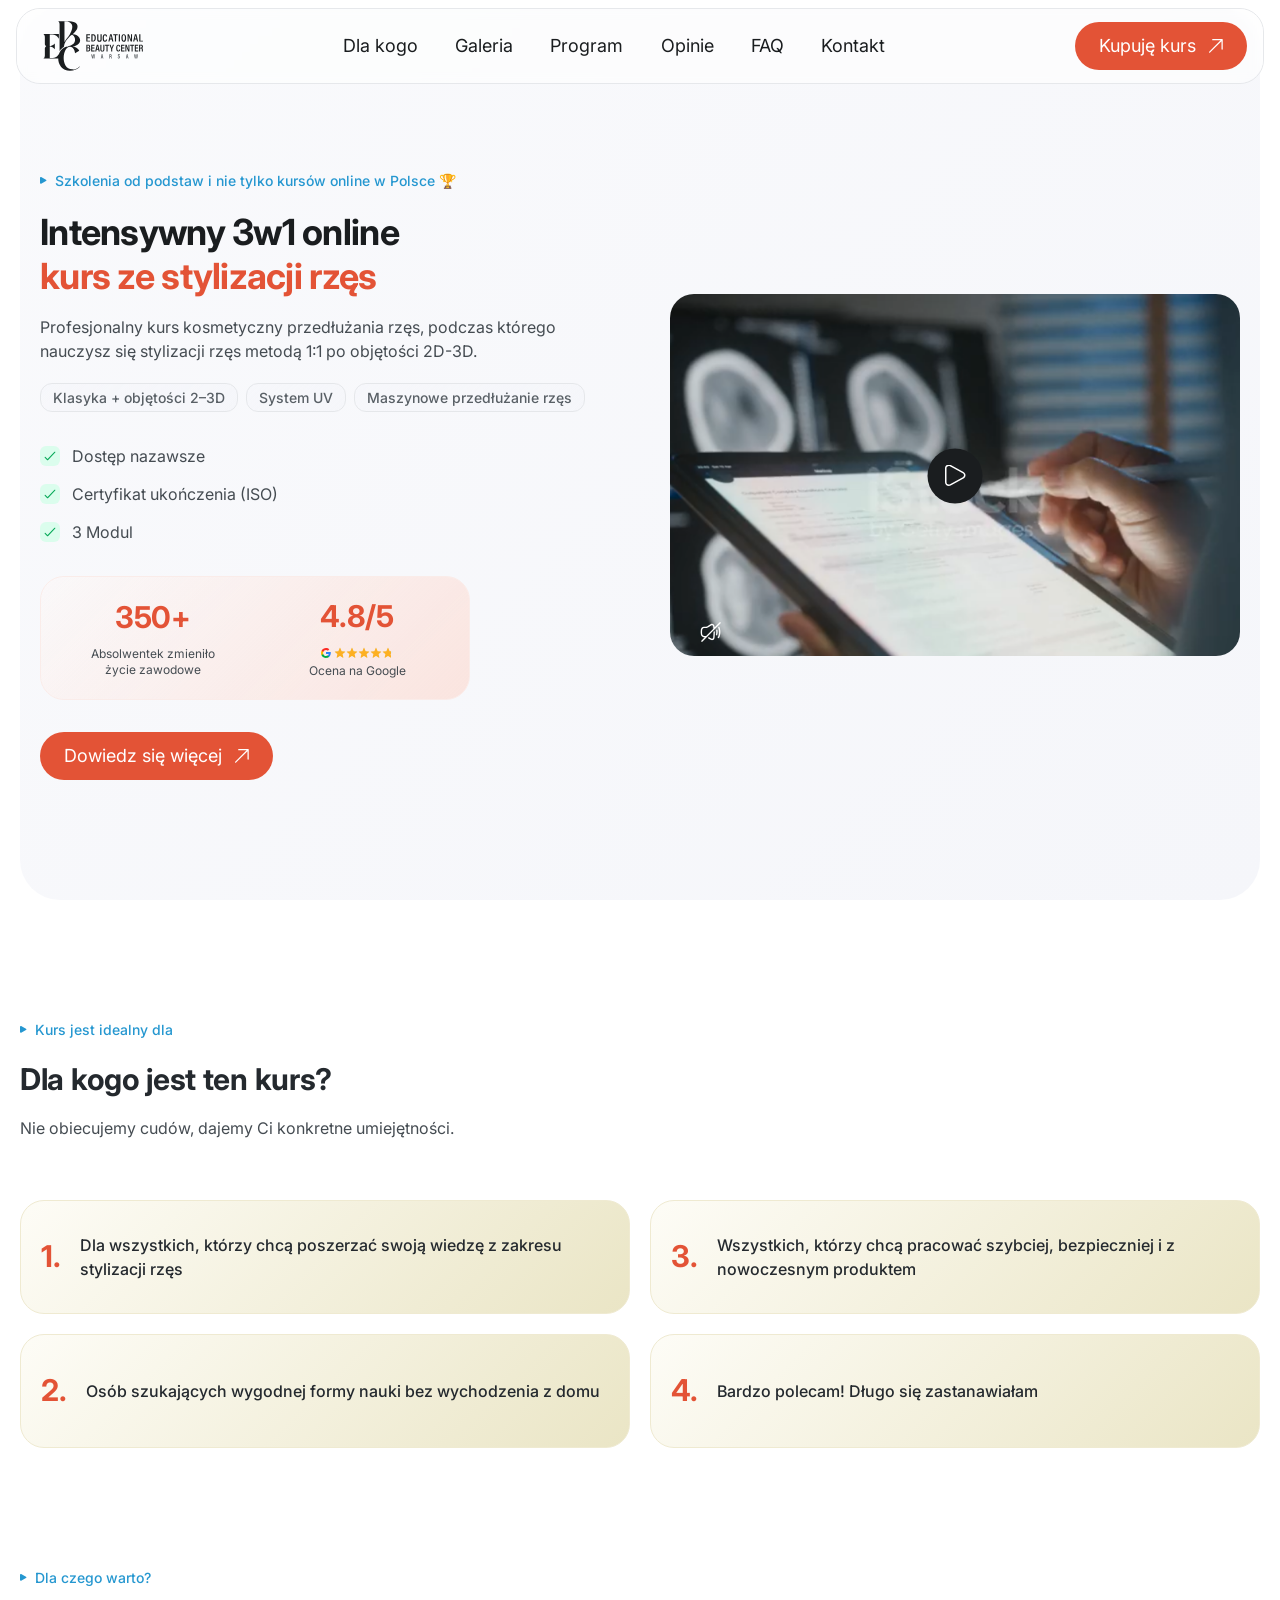
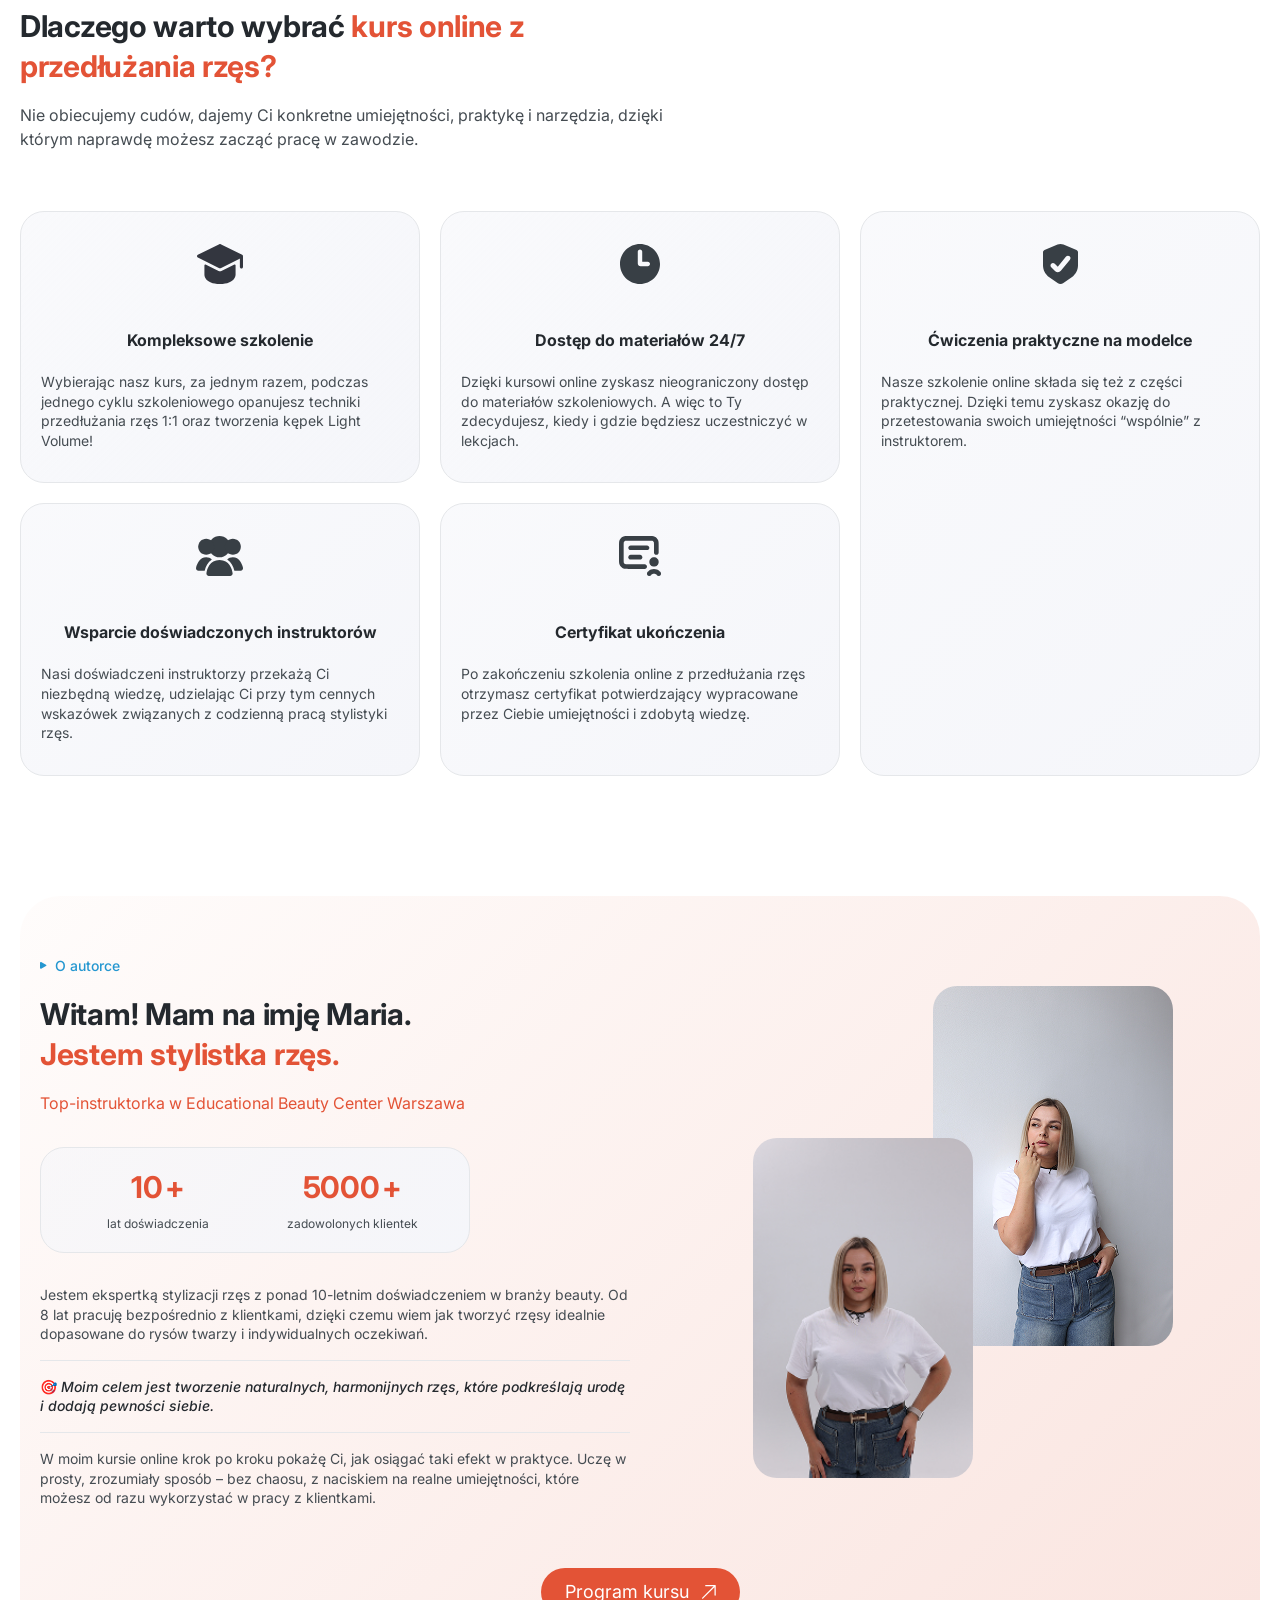
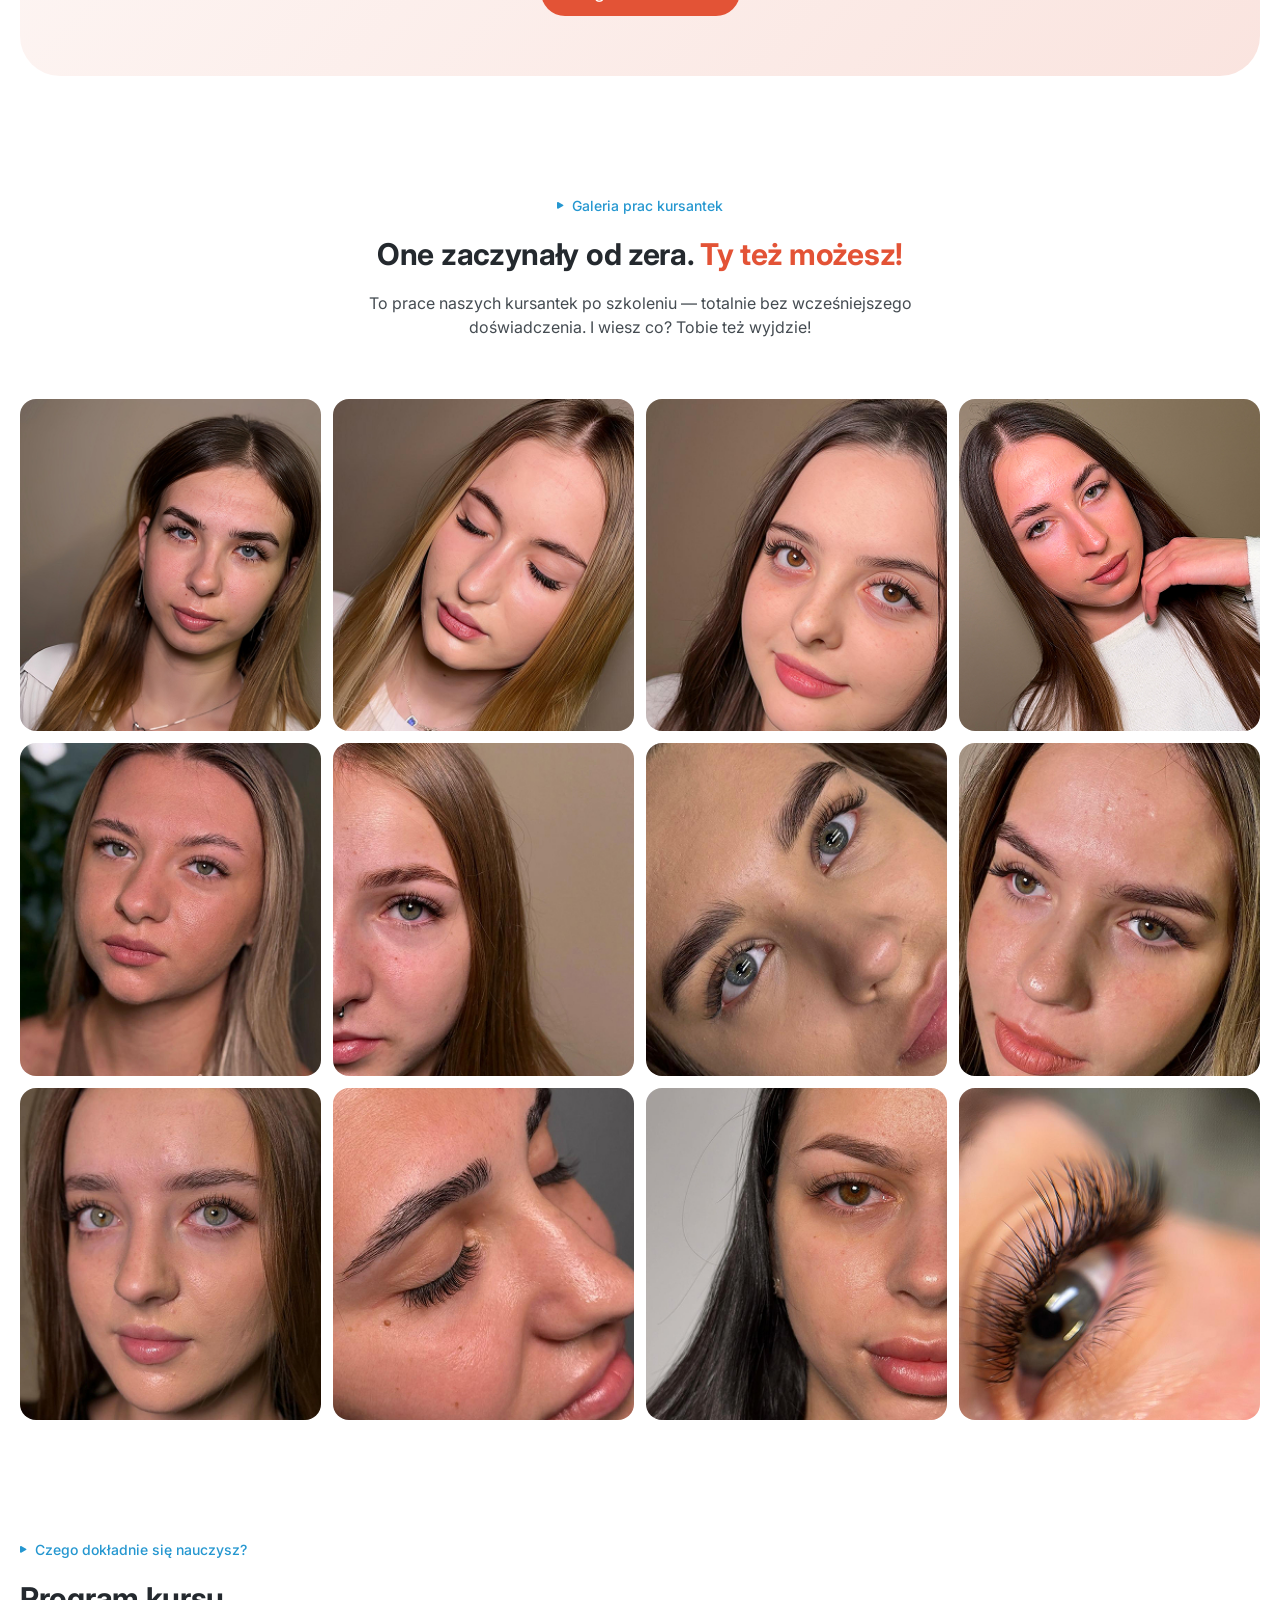
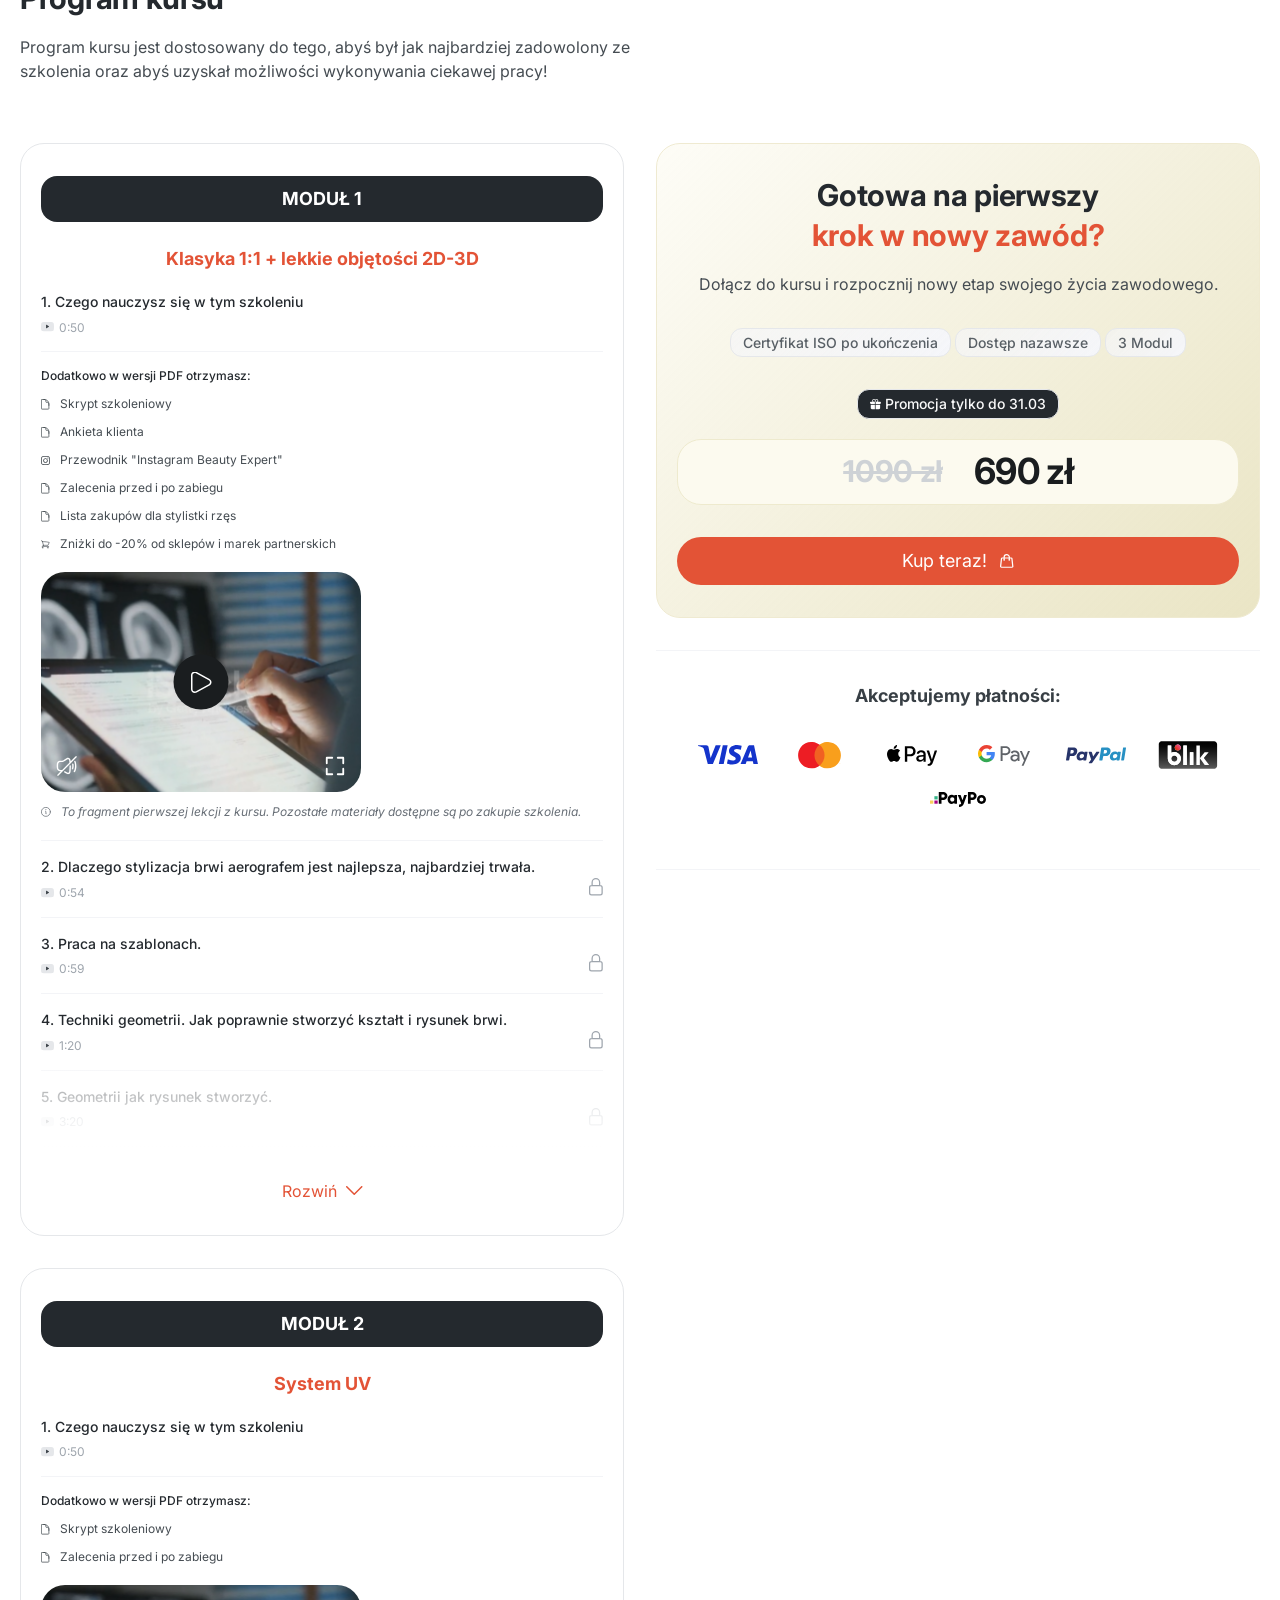
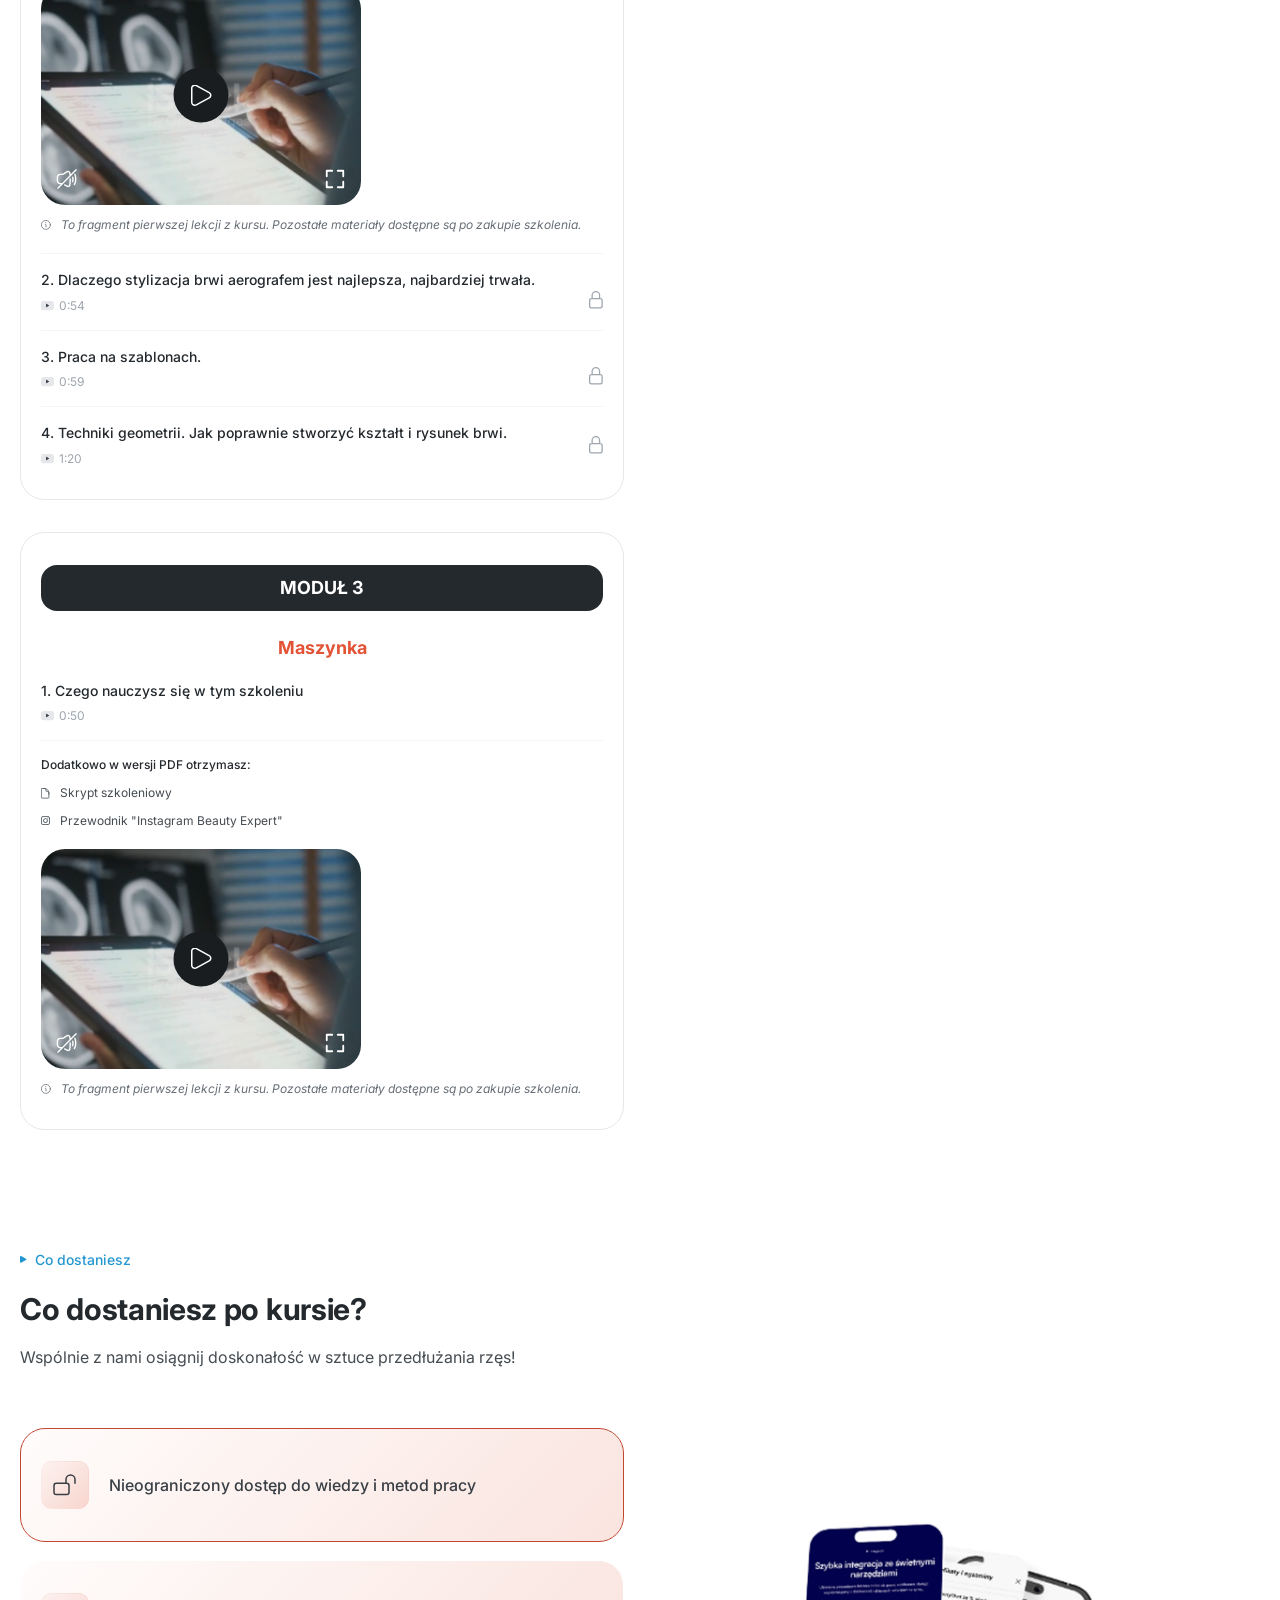
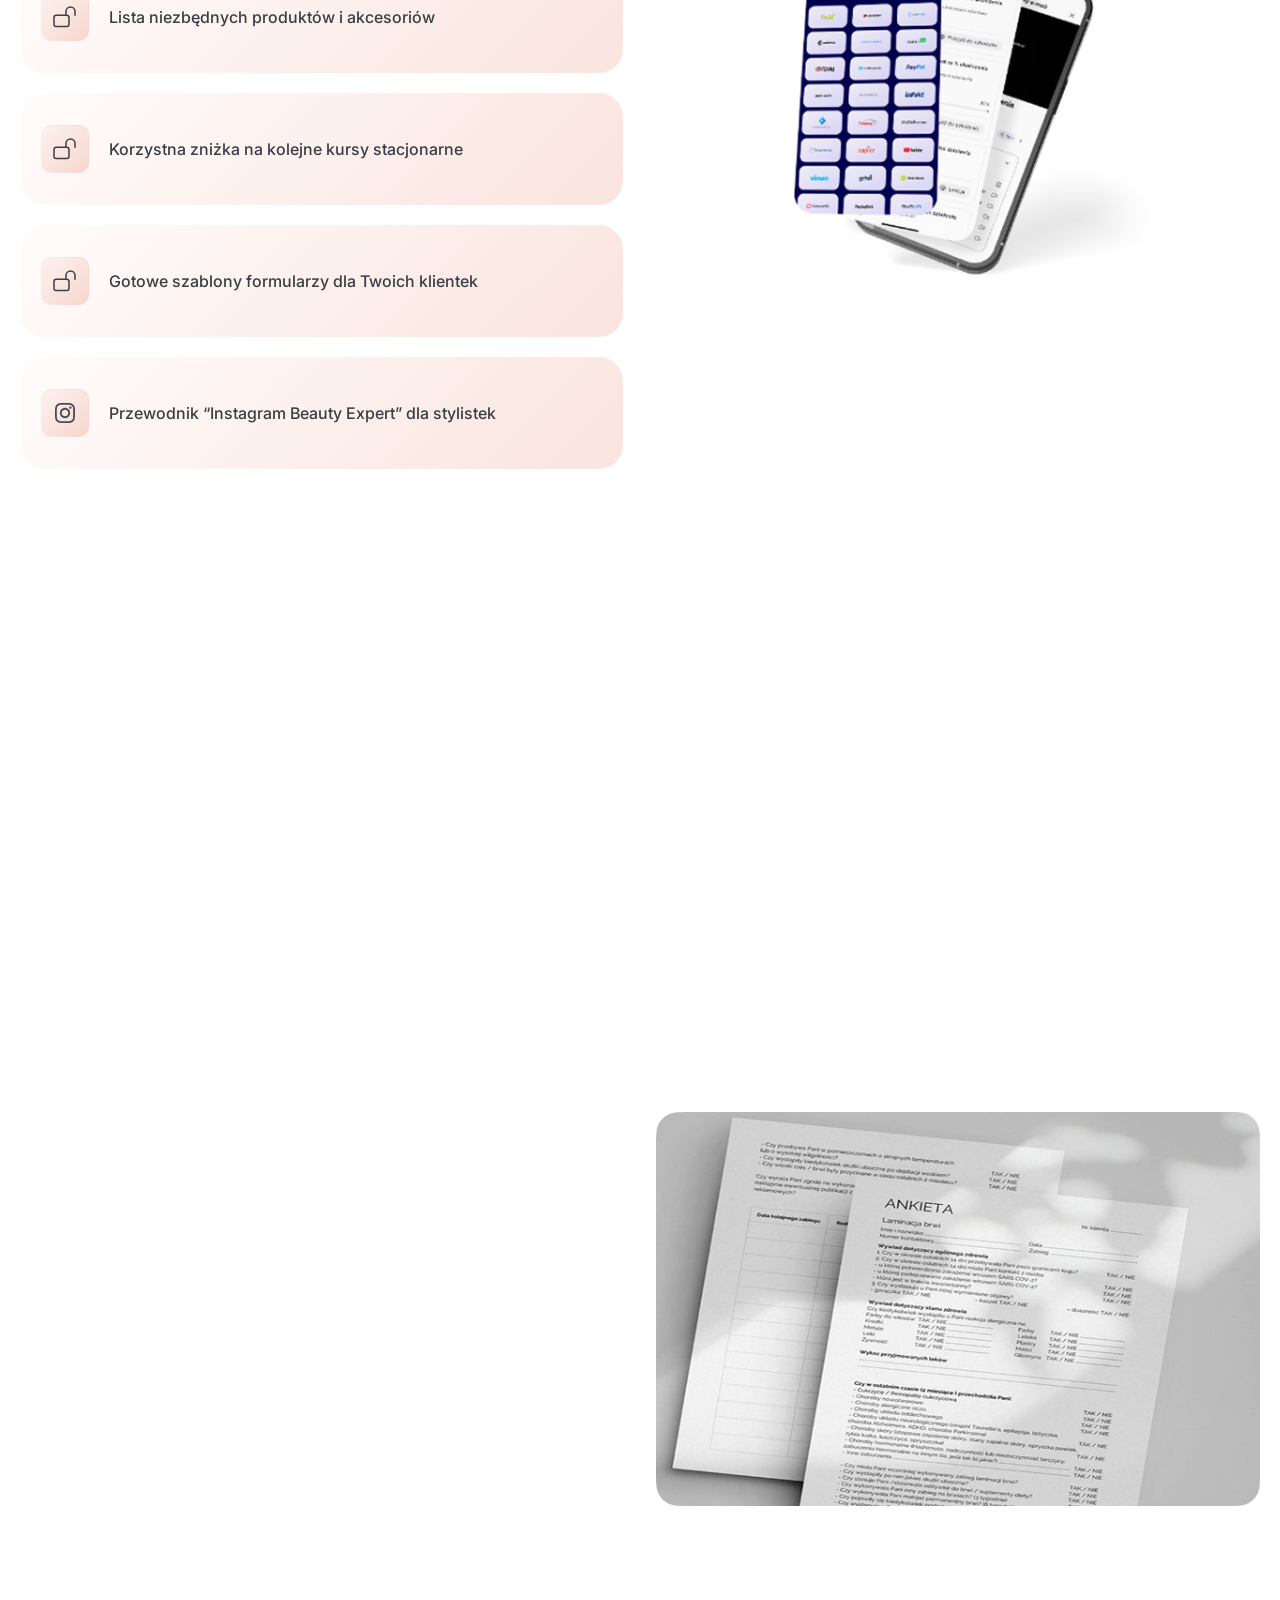
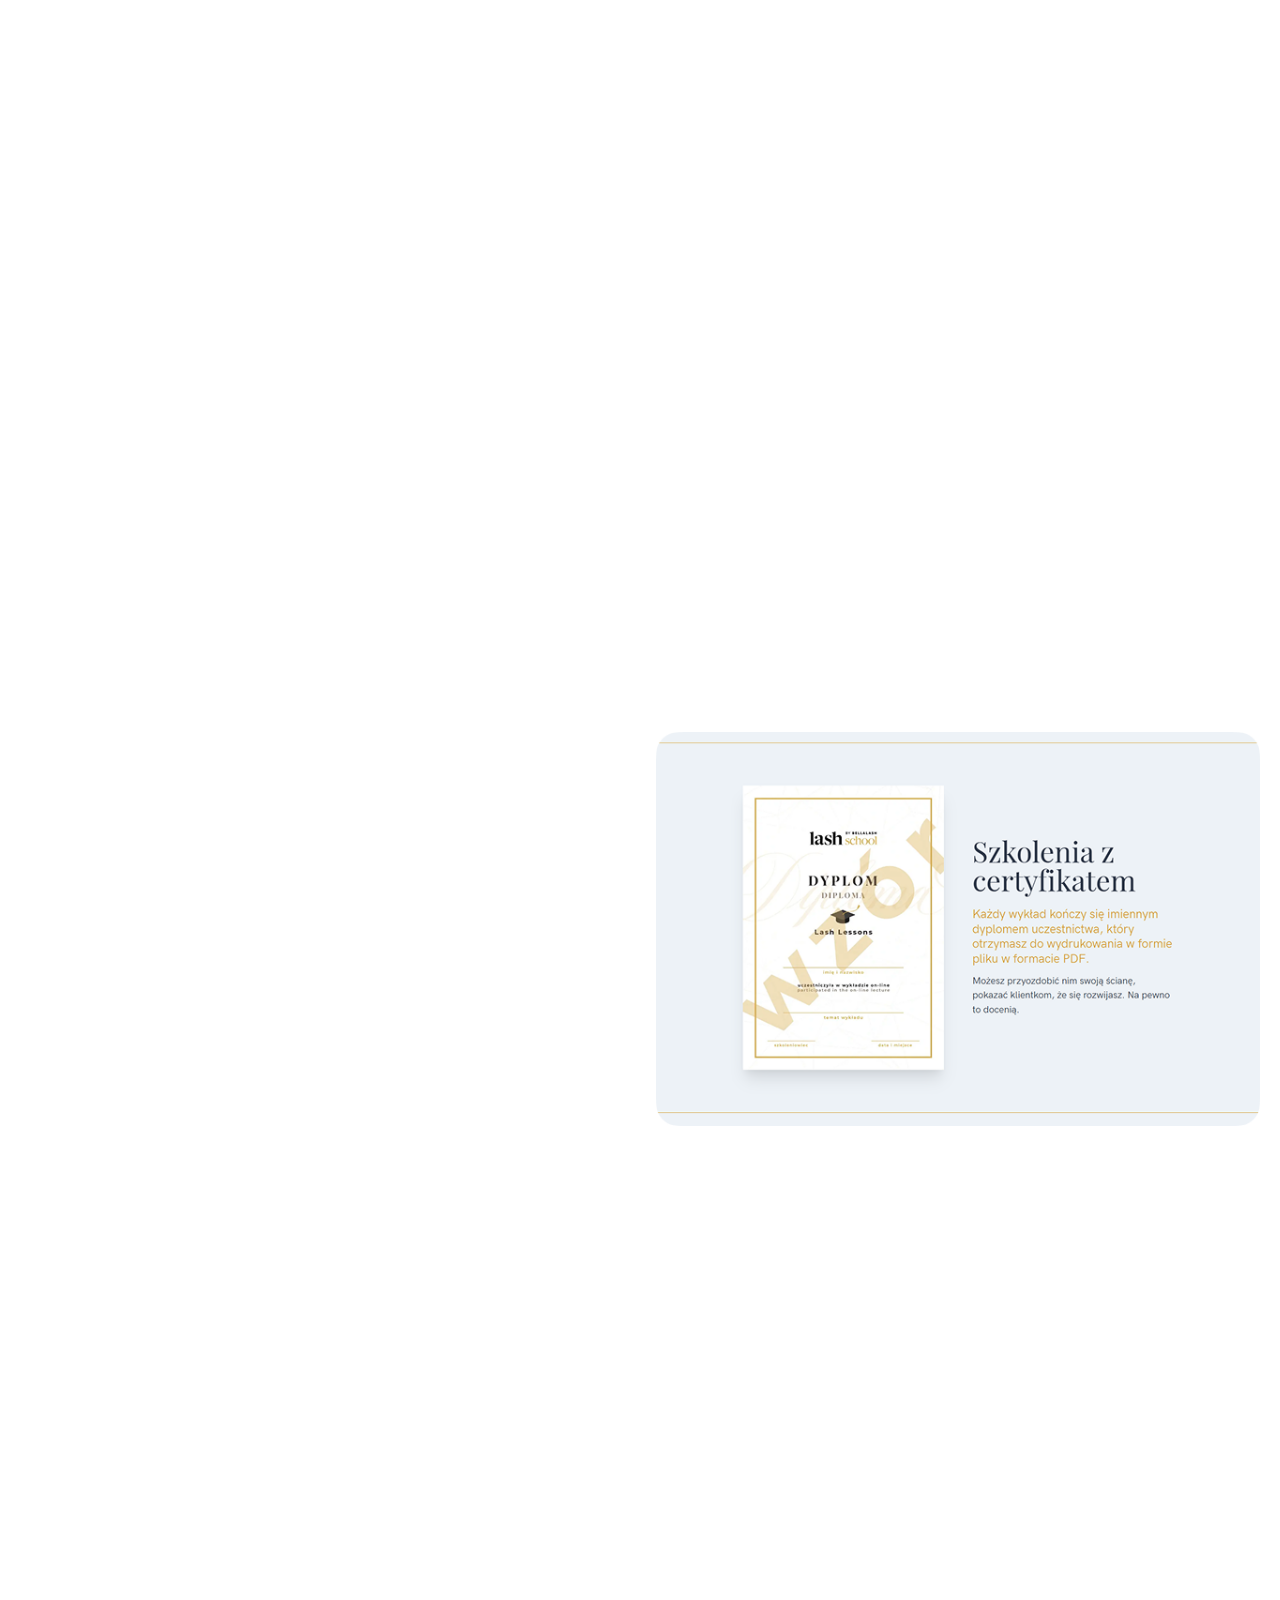
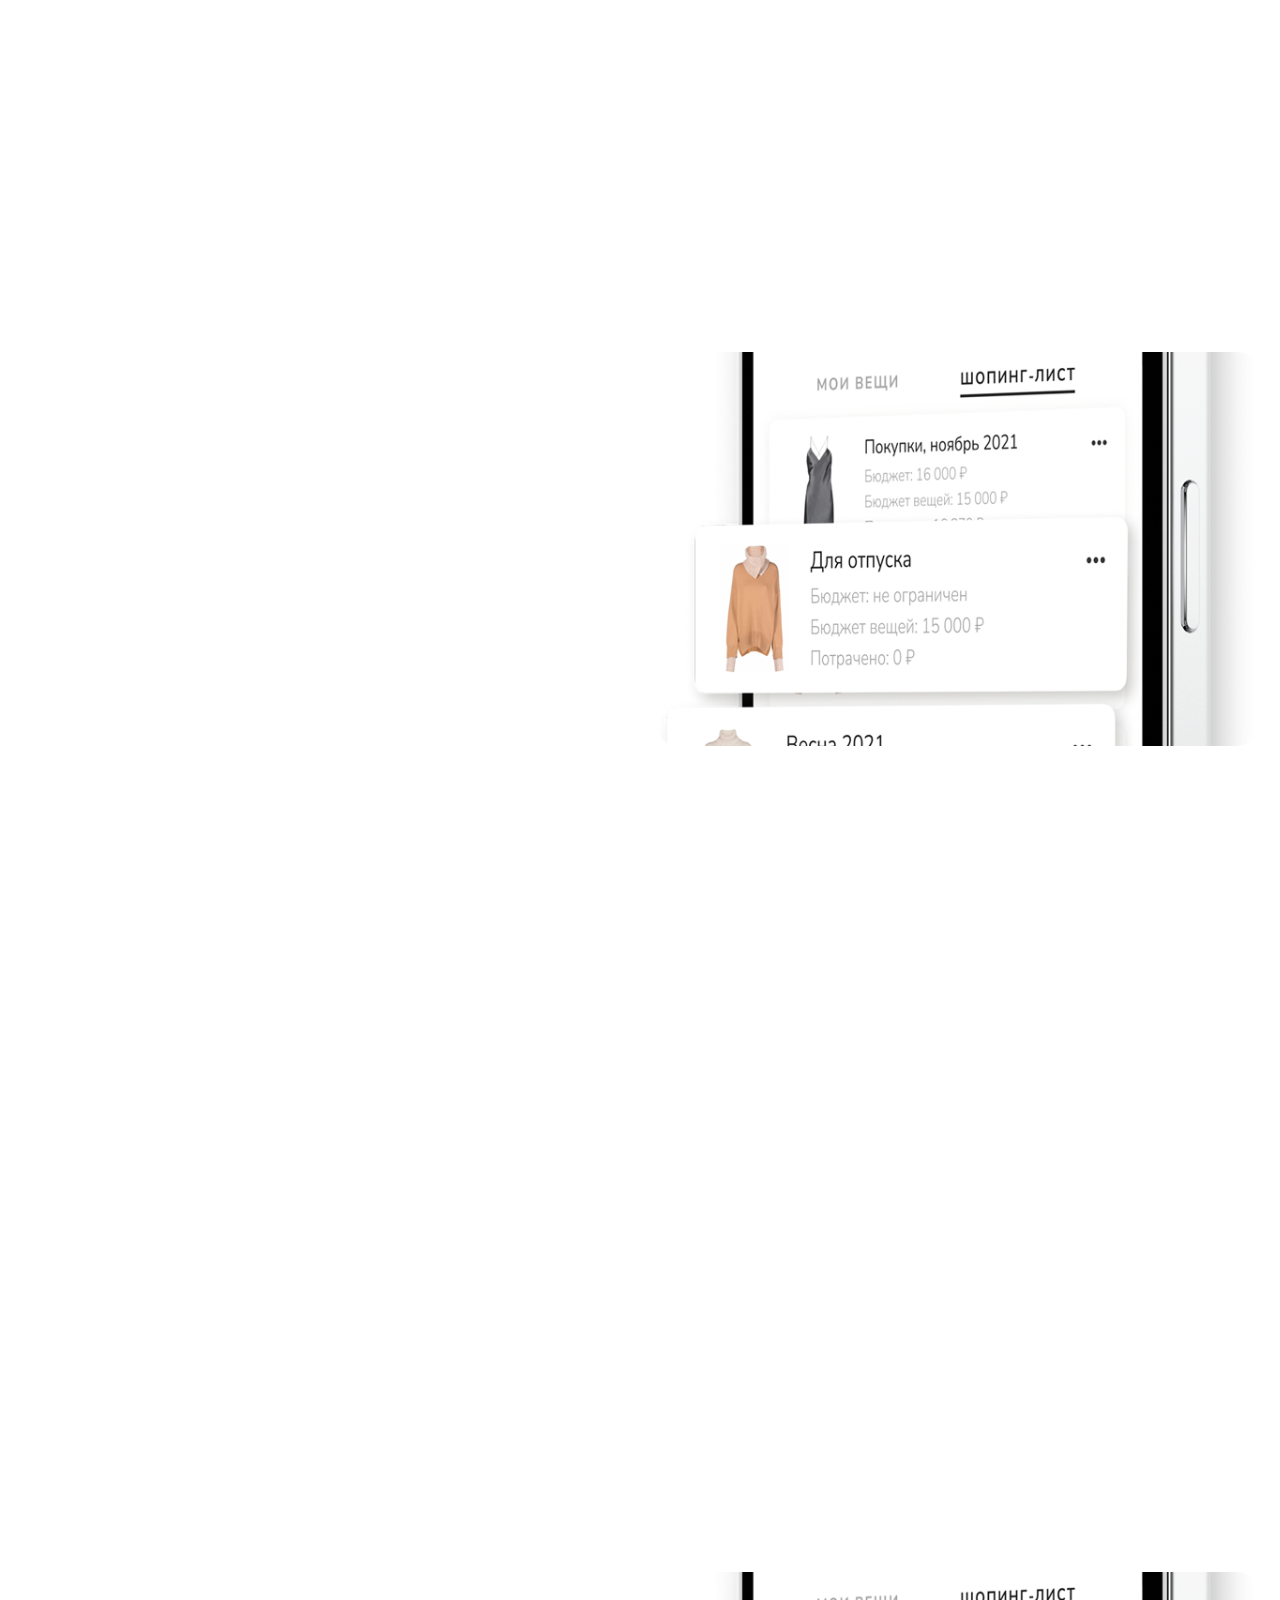
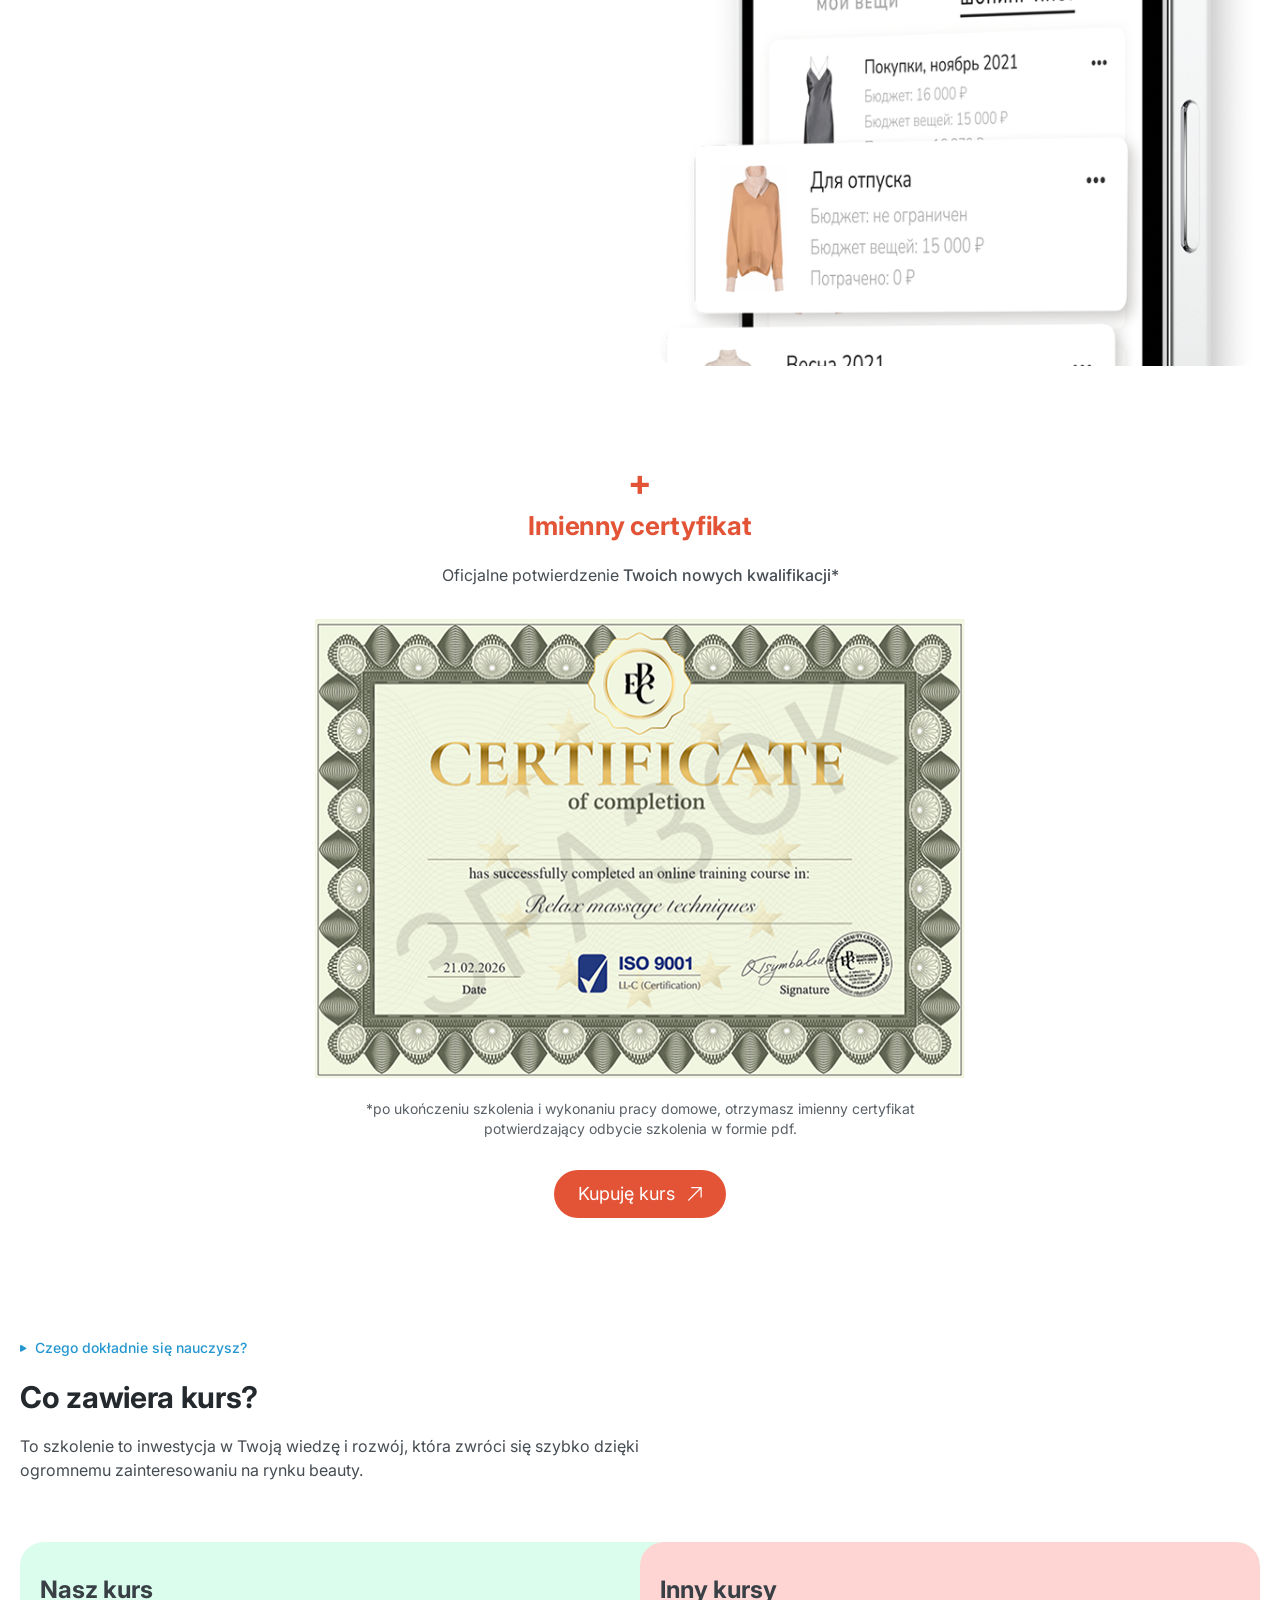
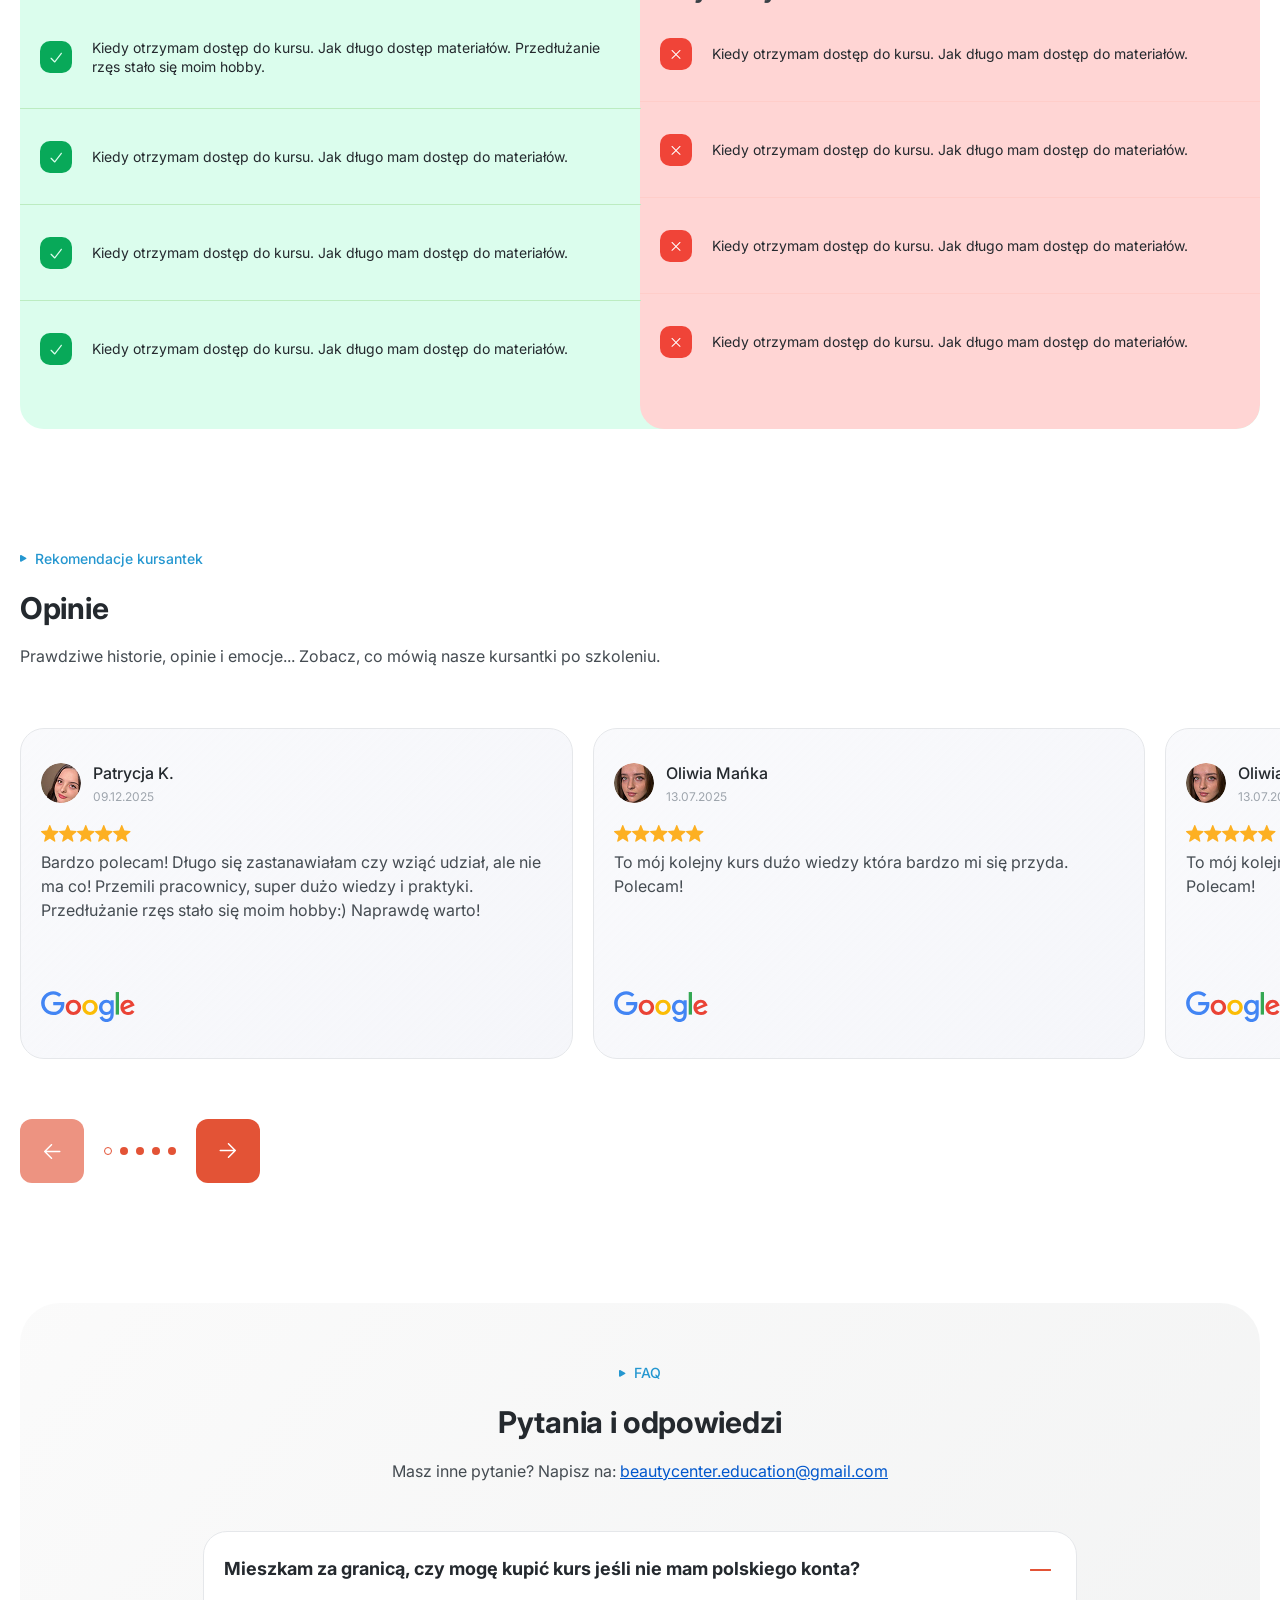
==== commit 26e98cff: "Add files via upload" ====
--- a/index.html
+++ b/index.html
@@ -8,11 +8,11 @@
 		<meta name="viewport" content="width=device-width, initial-scale=1.0">
 		<link rel="shortcut icon" href="./assets/img/favicon.ico">
 		<title>Home Page</title>
-		<script type="module" crossorigin="" src="./js/index.min.js?v=1773149037686"></script>
-		<link rel="modulepreload" crossorigin="" href="./js/common.min.js?v=1773149037686">
-		<link rel="modulepreload" crossorigin="" href="./js/main.min.js?v=1773149037686">
-		<link rel="stylesheet" crossorigin="" href="./css/main.min.css?v=1773149037686">
-		<link rel="stylesheet" crossorigin="" href="./css/index.min.css?v=1773149037686">
+		<script type="module" crossorigin="" src="./js/index.min.js?v=1773165775709"></script>
+		<link rel="modulepreload" crossorigin="" href="./js/common.min.js?v=1773165775709">
+		<link rel="modulepreload" crossorigin="" href="./js/main.min.js?v=1773165775709">
+		<link rel="stylesheet" crossorigin="" href="./css/main.min.css?v=1773165775709">
+		<link rel="stylesheet" crossorigin="" href="./css/index.min.css?v=1773165775709">
 	</head>
 	<body>
 		<div class="wrapper">
@@ -89,6 +89,7 @@
 						</nav>
 					</div>
 					<div class="header__actions">
+						<!-- <a href="#contacts" data-fls-button class="header__button button">Kupuję kurs</a> -->
 						<a href="#" data-fls-button="" class="header__button button">
 							Kupuję kurs
 							<img src="./assets/img/icons/arrow.svg" alt="arrow">
@@ -183,6 +184,7 @@
 											<button class="nav-video__btn-mute">
 												<img src="./assets/img/icons/sound-off.svg" alt="Sound-on">
 											</button>
+											<!-- <button class="nav-video__btn-fullscreen"><img src="@img/icons/fullscreen.svg" alt="Fullscreen"></button> -->
 										</div>
 									</div>
 								</div>
@@ -659,6 +661,11 @@
 															</div>
 														</div>
 													</div>
+													<div class="item-course-program__info">
+														<img src="./assets/img/icons/i.svg" alt="icon">
+														To fragment pierwszej lekcji z kursu. Pozostałe materiały dostępne są po
+										zakupie szkolenia.
+													</div>
 												</li>
 												<li class="block-course-program__item item-course-program">
 													<div class="item-course-program__header">
@@ -744,6 +751,11 @@
 															</div>
 														</div>
 													</div>
+													<div class="item-course-program__info">
+														<img src="./assets/img/icons/i.svg" alt="icon">
+														To fragment pierwszej lekcji z kursu. Pozostałe materiały dostępne są po
+										zakupie szkolenia.
+													</div>
 												</li>
 											</ul>
 										</div>
@@ -1281,7 +1293,14 @@
 					</div>
 					<div class="footer__bottom">
 						<div class="footer__copy">Copyright © 2023-2026 Educational Beauty Center. Wszystkie prawa zastrzeżone.</div>
-						<a href="#" class="footer__all">Polityka prywatności i regulamin</a>
+						<div class="footer__actions actions-footer">
+							<div class="actions-footer__item">
+								<a href="privacy-cookies.html" class="actions-footer__link">Polityka cookies</a>
+							</div>
+							<div class="actions-footer__item">
+								<a href="privacy-policy.html" class="actions-footer__link">Polityka prywatności i regulamin</a>
+							</div>
+						</div>
 					</div>
 				</div>
 			</footer>
--- a/css/main.min.css
+++ b/css/main.min.css
@@ -1 +1 @@
-@import url("https://fonts.googleapis.com/css2?family=Inter:wght@400;500;700&display=swap");*{border:0;margin:0;padding:0}*,:after,:before{box-sizing:border-box}:after,:before{display:inline-block}body,html{height:100%;scroll-behavior:smooth}body{line-height:1;scrollbar-gutter:stable;-ms-text-size-adjust:100%;-moz-text-size-adjust:100%;-webkit-text-size-adjust:100%;-webkit-font-smoothing:antialiased;-moz-osx-font-smoothing:grayscale}button,input,textarea{background-color:transparent;color:inherit;font-family:inherit;font-size:inherit;line-height:inherit}input,textarea{width:100%}label{display:inline-block}button,option,select{cursor:pointer}a{color:inherit;display:inline-block;text-decoration:none}ul li{list-style:none}img{height:auto;max-width:100%;vertical-align:middle}h1,h2,h3,h4,h5,h6{font-size:inherit;font-weight:inherit}address{font-style:normal}body{background-color:#fff;color:#454c52;font-family:Inter;font-size:.875rem;min-width:22.5rem}[data-fls-scrolllock] body{overflow:hidden;overscroll-behavior:none;touch-action:none}.wrapper{display:flex;flex-direction:column;min-height:100%;overflow:clip}.wrapper>main{flex:1 1 auto}.wrapper>*{min-width:0}[class*=__container]{margin:0 auto;max-width:85rem;padding-left:1.25rem;padding-right:1.25rem}.menu__body{width:100%}.menu__list{align-items:center;display:flex;flex-wrap:wrap;row-gap:.3125rem}.menu__item{flex:0 0 auto}.menu__link{color:#1a1d1f;font-size:1.125rem;line-height:1.44;text-align:center;transition:color .3s}.actions-menu{display:grid;padding-top:2rem;row-gap:1.5rem}.actions-menu__phone{color:#24292e;font-size:1.25rem;font-weight:700;line-height:1.4;text-decoration:underline}.actions-menu__mail{color:#24292e;font-size:1rem;line-height:1.5;text-decoration:underline}.actions-menu__social:not(:last-child){margin-bottom:1rem}.social{align-items:center;column-gap:2rem;display:flex}.social__item{align-items:center;display:inline-flex;flex:0 0 2.5rem;height:2.5rem;justify-content:center;width:2.5rem}.social__link svg{flex:0 0 1.5rem;height:1.5rem;width:1.5rem}.icon-menu{display:none}.header{background-color:transparent;left:0;padding-left:1rem;padding-right:1rem;position:fixed;right:0;top:.5rem;transition:transform .4s ease-in-out;z-index:50}.header.--hidden{transform:translateY(-100%)}.header__container{align-items:center;background-color:#fff;background-color:transparent;border:.0625rem solid #e6e8eb;border-radius:1.5rem;column-gap:1.875rem;display:flex;justify-content:space-between;max-width:82.5rem;padding:.75rem 1rem;position:relative;z-index:50}.header__container:after{backdrop-filter:none;backdrop-filter:blur(.25rem);-webkit-backdrop-filter:blur(.25rem);background:hsla(0,0%,100%,.6);border-radius:1.5rem;content:"";height:100%;left:0;position:absolute;top:0;width:100%;z-index:2}.header__logo{flex:0 0 7.5rem;height:3.125rem;max-width:7.5rem;position:relative;z-index:3}.header__logo img{height:100%;width:100%}.header__menu{z-index:4}.header__actions{align-items:center;column-gap:1.25rem;display:flex;position:relative;z-index:5}.header__button{flex:0 0 auto}[data-fls-header-scroll].--header-scroll{left:0;position:sticky;right:0;top:.5rem;z-index:50}[data-fls-header-scroll-show].--header-scroll{transform:translateY(-100%);transition:transform .3s ease}[data-fls-header-scroll-show].--header-show{transform:translateY(0)}.footer{background-color:#1a1d1f;border-radius:2.5rem 2.5rem 0 0;padding-bottom:6rem;padding-top:3rem}.footer__top{border-bottom:.0625rem solid #24292e;display:grid;grid-template-columns:repeat(3,1fr);padding-bottom:2rem}.footer__column{display:grid;row-gap:2rem}.footer__column:not(:last-child){border-right:.0625rem solid #24292e}.footer__box-column{align-self:start;display:grid;row-gap:2rem}.footer__logo{height:3.75rem;width:7.5rem}.footer__logo img{height:100%;width:100%}.footer__text{color:#454c52;line-height:1.43}.footer__subtitle{color:#676e76;font-size:1.125rem;font-weight:500;line-height:1.44}.footer__bottom{display:grid;justify-content:center;padding-top:2rem;row-gap:.75rem}.footer__copy{color:#596066;line-height:1.43}.footer__all,.footer__copy{font-size:.875rem;text-align:center}.footer__all{color:#ced2d6;line-height:1.4;text-decoration:underline;transition:color .3s}.social-footer{align-items:center;column-gap:2rem;display:flex}.social-footer__link{align-items:center;background-color:#fafafa;border-radius:.75rem;display:flex;height:2.5rem;justify-content:center;padding:.5rem;width:2.5rem}.social-footer__link svg path{fill:#24292e;transition:fill .3s}.info-footer{display:grid;row-gap:.5rem}.info-footer__item{color:#e5e7ea;line-height:1.4}.contacts-footer{display:grid;row-gap:1.25rem}.contacts-footer__adress{color:#fff;font-size:1rem;line-height:1.5}.contacts-footer__tel{color:#fff;font-size:1.25rem;font-weight:700;line-height:1.4;transition:color .3s}.contacts-footer__mail{color:#fff;justify-self:start;line-height:1;transition:color .3s}.contacts-footer__mail a{text-decoration:underline}.menu-footer__list{display:grid;row-gap:1.25rem}.menu-footer__link{color:#fff;font-size:1rem;line-height:1.5;transition:color .3s}.button{align-items:center;background-color:#e35336;border-radius:1.5rem;color:#fff;column-gap:.8125rem;display:inline-flex;font-size:1.125rem;line-height:1.56;padding:.625rem 1.5rem;transition:background-color .3s}.button img{flex:0 0 0.875rem;height:.875rem;object-fit:contain;width:.875rem}.button--fw{width:100%}.fls-preloader{align-items:center;display:flex;height:100%;justify-content:center;left:0;pointer-events:none;position:fixed;top:0;transition:all .8s .3s;width:100%;z-index:-1}.fls-preloader__body{display:flex;flex-direction:column;max-width:31.25rem;padding:.93rem}.fls-preloader__counter{font-size:10rem}.fls-preloader__line span{background-color:#7a956b;display:inline-block;height:.8rem;transition:width .2s ease}[data-fls-preloader-loaded] .fls-preloader{opacity:0;visibility:hidden}@media (width <= 61.99875em){.menu__list{column-gap:1.25rem}.footer__column:not(:last-child){padding-right:2rem}.footer__column:not(:first-child){padding-left:2rem}}@media (max-width:61.99875em) and (any-hover:none){.icon-menu{cursor:default}}@media (max-width:61.99875em){.menu{align-items:flex-start;display:flex;flex-direction:column;height:100%;overflow:auto;padding:7.125rem .9375rem 1.875rem;row-gap:1rem;z-index:50}.menu,.menu:before{background-color:#fff;position:fixed;right:-100%;top:0;transition:right .5s;width:100%}.menu:before{border-radius:2rem;content:"";height:4.625rem;z-index:2}[data-fls-menu-open] .menu,[data-fls-menu-open] .menu:before{right:0}.menu__list{align-items:flex-start;border-bottom:.0625rem solid #e5e7ea;flex-direction:column;padding-bottom:1rem;row-gap:2rem}.menu__link{color:#1a1d1f;font-size:1.375rem;font-weight:700;line-height:1.4}.icon-menu{display:block;height:.6875rem;position:relative;width:1.875rem;z-index:51}.icon-menu:after,.icon-menu:before{background-color:#24292e;border-radius:.5rem;content:"";height:.15625rem;position:absolute;right:0;transition:all .3s ease 0s;width:100%}.icon-menu:before{top:0}.icon-menu:after{bottom:0}.icon-menu span{top:calc(50% - .0625rem)}[data-fls-menu-open] .icon-menu span{width:0}[data-fls-menu-open] .icon-menu:before{top:calc(50% - .075rem);transform:rotate(-45deg)}[data-fls-menu-open] .icon-menu:after{bottom:calc(50% - .075rem);transform:rotate(45deg)}.footer__top{grid-template-columns:repeat(2,1fr)}.footer__column:first-child{border-bottom:.0625rem solid #24292e;grid-column-end:3;grid-column-start:1;padding-bottom:2rem}.footer__column:nth-child(2),.footer__column:nth-child(3){margin-top:2rem}.footer__logo,.footer__text,.info-footer,.info-footer__item{justify-self:center}}@media (max-width:47.99875em){.menu:before{height:4.625rem}.menu__list{padding-bottom:2rem}.menu__link{font-size:1.125rem}.header{padding-left:0;padding-right:0;top:0}.header__logo{flex:0 0 5.625rem;max-width:5.625rem}.header__button{display:none!important}.footer__top{grid-template-columns:auto}.footer__column:first-child{grid-column-end:2;grid-column-start:1}.footer__column:not(:last-child){border-bottom:.0625rem solid #24292e;border-right:none;padding-bottom:2rem;padding-left:0;padding-right:0}.footer__column:not(:first-child){padding-left:0;padding-top:2rem}.fls-preloader__counter{font-size:8rem}}@media (width > 61.99875em) and (width <= 85em){.menu__list{column-gap:clamp(1.25rem,-2.45624558448125rem + 5.9779359817vw,2.625rem)}.footer__column:not(:last-child){padding-right:clamp(2rem,-3.39090266833125rem + 8.6951796098vw,4rem)}.footer__column:not(:first-child){padding-left:clamp(2rem,-3.39090266833125rem + 8.6951796098vw,4rem)}}@media (min-width:61.99875em){.actions-menu{display:none}}@media (width > 85em){.menu__list{column-gap:2.625rem}.footer__column:not(:last-child){padding-right:4rem}.footer__column:not(:first-child){padding-left:4rem}}@media (any-hover:hover){.footer__all:hover,.menu__link:hover{color:#e35336}.social-footer__link:hover svg path{fill:#e35336}.contacts-footer__mail:hover,.contacts-footer__tel:hover,.menu-footer__link:hover{color:#e35336}.button:hover{background-color:#c1462d}}+@import url("https://fonts.googleapis.com/css2?family=Inter:wght@400;500;700&display=swap");*{border:0;margin:0;padding:0}*,:after,:before{box-sizing:border-box}:after,:before{display:inline-block}body,html{height:100%;scroll-behavior:smooth}body{line-height:1;scrollbar-gutter:stable;-ms-text-size-adjust:100%;-moz-text-size-adjust:100%;-webkit-text-size-adjust:100%;-webkit-font-smoothing:antialiased;-moz-osx-font-smoothing:grayscale}button,input,textarea{background-color:transparent;color:inherit;font-family:inherit;font-size:inherit;line-height:inherit}input,textarea{width:100%}label{display:inline-block}button,option,select{cursor:pointer}a{color:inherit;display:inline-block;text-decoration:none}ul li{list-style:none}img{height:auto;max-width:100%;vertical-align:middle}h1,h2,h3,h4,h5,h6{font-size:inherit;font-weight:inherit}address{font-style:normal}body{background-color:#fff;color:#454c52;font-family:Inter;font-size:.875rem;min-width:22.5rem}[data-fls-scrolllock] body{overflow:hidden;overscroll-behavior:none;touch-action:none}.wrapper{display:flex;flex-direction:column;min-height:100%;overflow:clip}.wrapper>main{flex:1 1 auto}.wrapper>*{min-width:0}[class*=__container]{margin:0 auto;max-width:85rem;padding-left:1.25rem;padding-right:1.25rem}.menu__body{width:100%}.menu__list{align-items:center;display:flex;flex-wrap:wrap;row-gap:.3125rem}.menu__item{flex:0 0 auto}.menu__link{color:#1a1d1f;font-size:1.125rem;line-height:1.44;text-align:center;transition:color .3s}.actions-menu{display:grid;padding-top:2rem;row-gap:1.5rem}.actions-menu__phone{color:#24292e;font-size:1.25rem;font-weight:700;line-height:1.4;text-decoration:underline}.actions-menu__mail{color:#24292e;font-size:1rem;line-height:1.5;text-decoration:underline}.actions-menu__social:not(:last-child){margin-bottom:1rem}.social{align-items:center;column-gap:2rem;display:flex}.social__item{align-items:center;display:inline-flex;flex:0 0 2.5rem;height:2.5rem;justify-content:center;width:2.5rem}.social__link svg{flex:0 0 1.5rem;height:1.5rem;width:1.5rem}.icon-menu{display:none}.header{background-color:transparent;left:0;padding-left:1rem;padding-right:1rem;position:fixed;right:0;top:.5rem;transition:transform .4s ease-in-out;z-index:50}.header.--hidden{transform:translateY(-100%)}.header__container{align-items:center;background-color:#fff;background-color:transparent;border:.0625rem solid #e6e8eb;border-radius:1.5rem;column-gap:1.875rem;display:flex;justify-content:space-between;max-width:82.5rem;padding:.75rem 1rem;position:relative;z-index:50}.header__container:after{backdrop-filter:none;backdrop-filter:blur(.25rem);-webkit-backdrop-filter:blur(.25rem);background:hsla(0,0%,100%,.6);border-radius:1.5rem;content:"";height:100%;left:0;position:absolute;top:0;width:100%;z-index:2}.header__logo{flex:0 0 7.5rem;height:3.125rem;max-width:7.5rem;position:relative;z-index:3}.header__logo img{height:100%;width:100%}.header__menu{z-index:4}.header__actions{align-items:center;column-gap:1.25rem;display:flex;position:relative;z-index:5}.header__button{flex:0 0 auto}[data-fls-header-scroll].--header-scroll{left:0;position:sticky;right:0;top:.5rem;z-index:50}[data-fls-header-scroll-show].--header-scroll{transform:translateY(-100%);transition:transform .3s ease}[data-fls-header-scroll-show].--header-show{transform:translateY(0)}.footer{background-color:#1a1d1f;border-radius:2.5rem 2.5rem 0 0;padding-bottom:6rem;padding-top:3rem}.footer__top{border-bottom:.0625rem solid #24292e;display:grid;grid-template-columns:repeat(3,1fr);padding-bottom:2rem}.footer__column{display:grid;row-gap:2rem}.footer__column:not(:last-child){border-right:.0625rem solid #24292e}.footer__box-column{align-self:start;display:grid;row-gap:2rem}.footer__logo{height:3.75rem;width:7.5rem}.footer__logo img{height:100%;width:100%}.footer__text{color:#454c52;line-height:1.43}.footer__subtitle{color:#676e76;font-size:1.125rem;font-weight:500;line-height:1.44}.footer__bottom{display:grid;justify-content:center;padding-top:2rem;row-gap:.75rem}.footer__copy{color:#596066;font-size:.875rem;line-height:1.43;text-align:center}.actions-footer{display:flex;justify-content:center}.actions-footer__item:first-child{border-right:.0625rem solid #596066;padding-right:.75rem}.actions-footer__item:nth-child(2){padding-left:.75rem}.actions-footer__link{color:#ced2d6;font-size:.875rem;line-height:1.4;text-align:center;text-decoration:underline;transition:color .3s}.social-footer{align-items:center;column-gap:2rem;display:flex}.social-footer__link{align-items:center;background-color:#fafafa;border-radius:.75rem;display:flex;height:2.5rem;justify-content:center;padding:.5rem;width:2.5rem}.social-footer__link svg path{fill:#24292e;transition:fill .3s}.info-footer{display:grid;row-gap:.5rem}.info-footer__item{color:#e5e7ea;line-height:1.4}.contacts-footer{display:grid;row-gap:1.25rem}.contacts-footer__adress{color:#fff;font-size:1rem;line-height:1.5}.contacts-footer__tel{color:#fff;font-size:1.25rem;font-weight:700;line-height:1.4;transition:color .3s}.contacts-footer__mail{color:#fff;justify-self:start;line-height:1;transition:color .3s}.contacts-footer__mail a{text-decoration:underline}.menu-footer__list{display:grid;row-gap:1.25rem}.menu-footer__link{color:#fff;font-size:1rem;line-height:1.5;transition:color .3s}.button{align-items:center;background-color:#e35336;border-radius:1.5rem;color:#fff;column-gap:.8125rem;display:inline-flex;font-size:1.125rem;line-height:1.56;padding:.625rem 1.5rem;transition:background-color .3s}.button img{flex:0 0 0.875rem;height:.875rem;object-fit:contain;width:.875rem}.button--fw{width:100%}.fls-preloader{align-items:center;display:flex;height:100%;justify-content:center;left:0;pointer-events:none;position:fixed;top:0;transition:all .8s .3s;width:100%;z-index:-1}.fls-preloader__body{display:flex;flex-direction:column;max-width:31.25rem;padding:.93rem}.fls-preloader__counter{font-size:10rem}.fls-preloader__line span{background-color:#7a956b;display:inline-block;height:.8rem;transition:width .2s ease}[data-fls-preloader-loaded] .fls-preloader{opacity:0;visibility:hidden}@media (width <= 61.99875em){.menu__list{column-gap:1.25rem}.footer__column:not(:last-child){padding-right:2rem}.footer__column:not(:first-child){padding-left:2rem}}@media (max-width:61.99875em) and (any-hover:none){.icon-menu{cursor:default}}@media (max-width:61.99875em){.menu{align-items:flex-start;display:flex;flex-direction:column;height:100%;overflow:auto;padding:7.125rem .9375rem 1.875rem;row-gap:1rem;z-index:50}.menu,.menu:before{background-color:#fff;position:fixed;right:-100%;top:0;transition:right .5s;width:100%}.menu:before{border-radius:2rem;content:"";height:4.625rem;z-index:2}[data-fls-menu-open] .menu,[data-fls-menu-open] .menu:before{right:0}.menu__list{align-items:flex-start;border-bottom:.0625rem solid #e5e7ea;flex-direction:column;padding-bottom:1rem;row-gap:2rem}.menu__link{color:#1a1d1f;font-size:1.375rem;font-weight:700;line-height:1.4}.icon-menu{display:block;height:.6875rem;position:relative;width:1.875rem;z-index:51}.icon-menu:after,.icon-menu:before{background-color:#24292e;border-radius:.5rem;content:"";height:.15625rem;position:absolute;right:0;transition:all .3s ease 0s;width:100%}.icon-menu:before{top:0}.icon-menu:after{bottom:0}.icon-menu span{top:calc(50% - .0625rem)}[data-fls-menu-open] .icon-menu span{width:0}[data-fls-menu-open] .icon-menu:before{top:calc(50% - .075rem);transform:rotate(-45deg)}[data-fls-menu-open] .icon-menu:after{bottom:calc(50% - .075rem);transform:rotate(45deg)}.footer__top{grid-template-columns:repeat(2,1fr)}.footer__column:first-child{border-bottom:.0625rem solid #24292e;grid-column-end:3;grid-column-start:1;padding-bottom:2rem}.footer__column:nth-child(2),.footer__column:nth-child(3){margin-top:2rem}.footer__logo,.footer__text,.info-footer,.info-footer__item{justify-self:center}}@media (max-width:47.99875em){.menu:before{height:4.625rem}.menu__list{padding-bottom:2rem}.menu__link{font-size:1.125rem}.header{padding-left:0;padding-right:0;top:0}.header__logo{flex:0 0 5.625rem;max-width:5.625rem}.header__button{display:none!important}.footer__top{grid-template-columns:auto}.footer__column:first-child{grid-column-end:2;grid-column-start:1}.footer__column:not(:last-child){border-bottom:.0625rem solid #24292e;border-right:none;padding-bottom:2rem;padding-left:0;padding-right:0}.footer__column:not(:first-child){padding-left:0;padding-top:2rem}.fls-preloader__counter{font-size:8rem}}@media (width > 61.99875em) and (width <= 85em){.menu__list{column-gap:clamp(1.25rem,-2.45624558448125rem + 5.9779359817vw,2.625rem)}.footer__column:not(:last-child){padding-right:clamp(2rem,-3.39090266833125rem + 8.6951796098vw,4rem)}.footer__column:not(:first-child){padding-left:clamp(2rem,-3.39090266833125rem + 8.6951796098vw,4rem)}}@media (min-width:61.99875em){.actions-menu{display:none}}@media (width > 85em){.menu__list{column-gap:2.625rem}.footer__column:not(:last-child){padding-right:4rem}.footer__column:not(:first-child){padding-left:4rem}}@media (any-hover:hover){.actions-footer__link:hover,.menu__link:hover{color:#e35336}.social-footer__link:hover svg path{fill:#e35336}.contacts-footer__mail:hover,.contacts-footer__tel:hover,.menu-footer__link:hover{color:#e35336}.button:hover{background-color:#c1462d}}
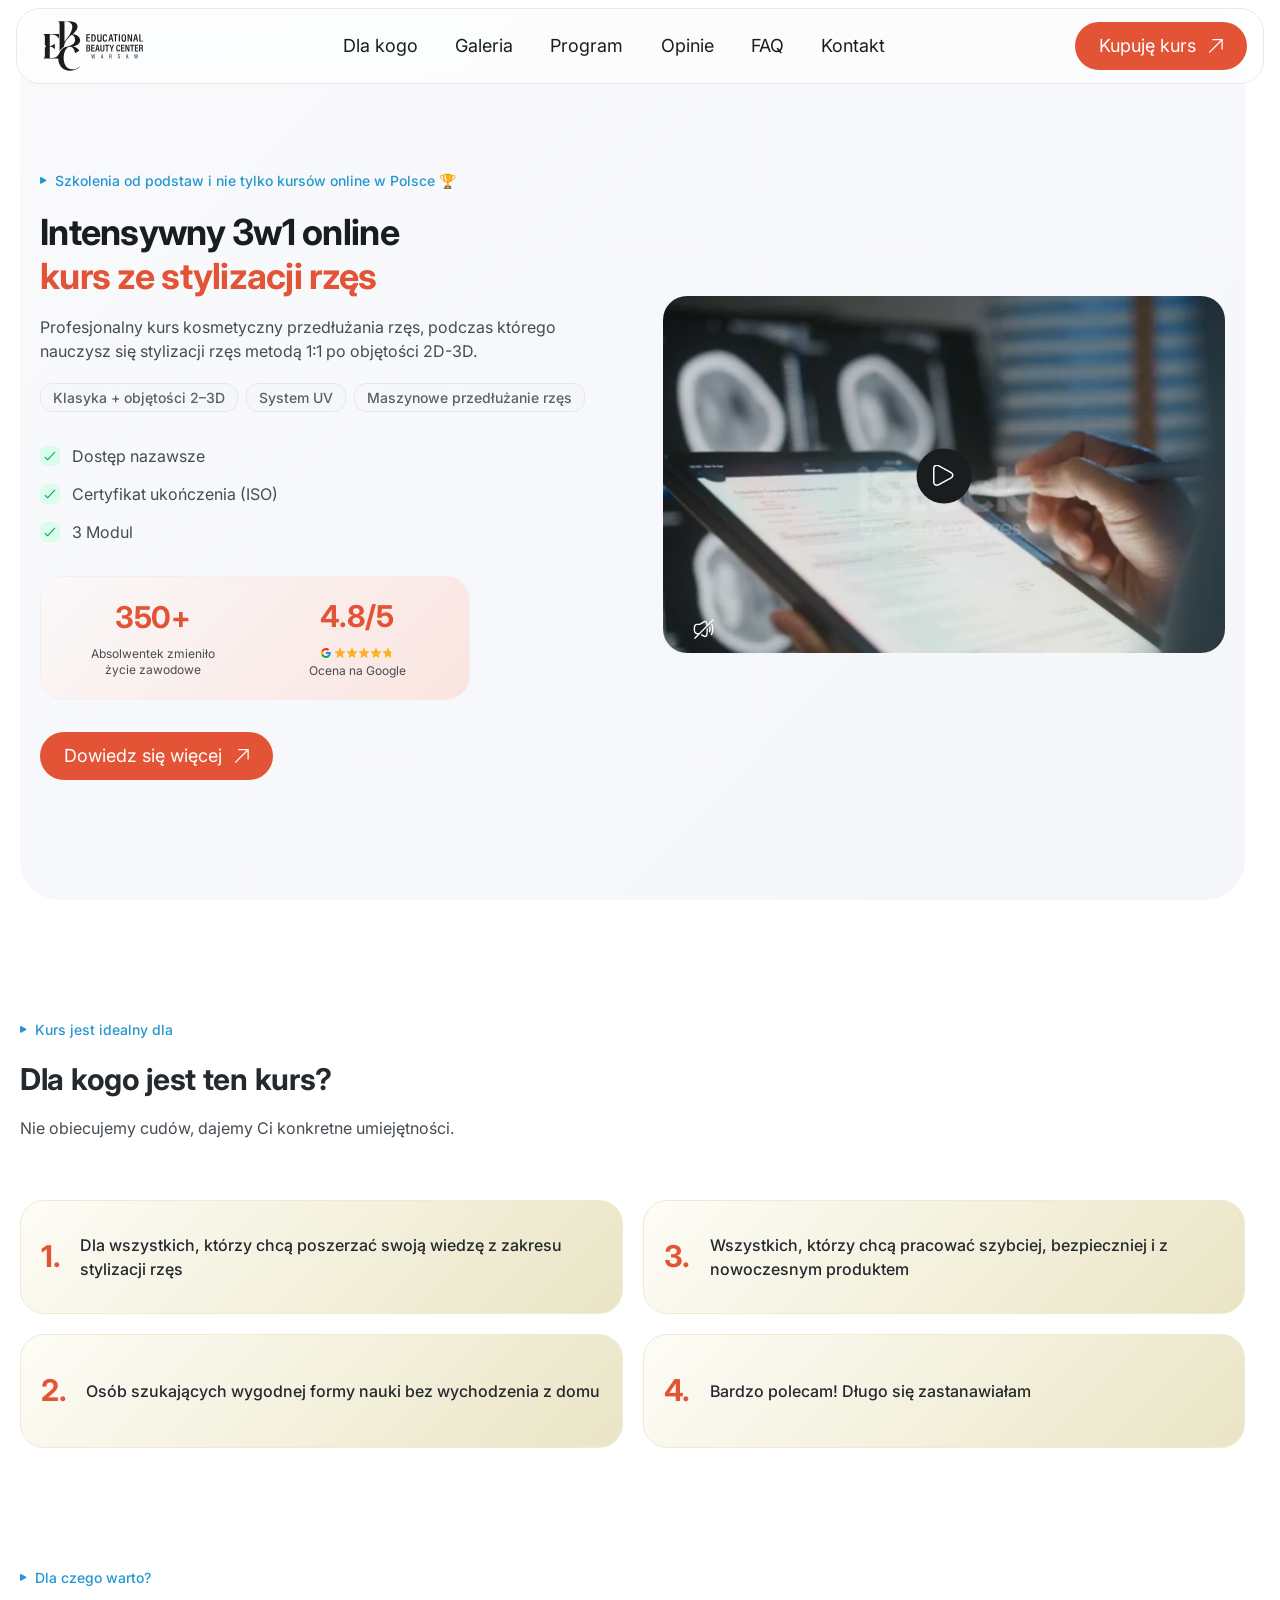
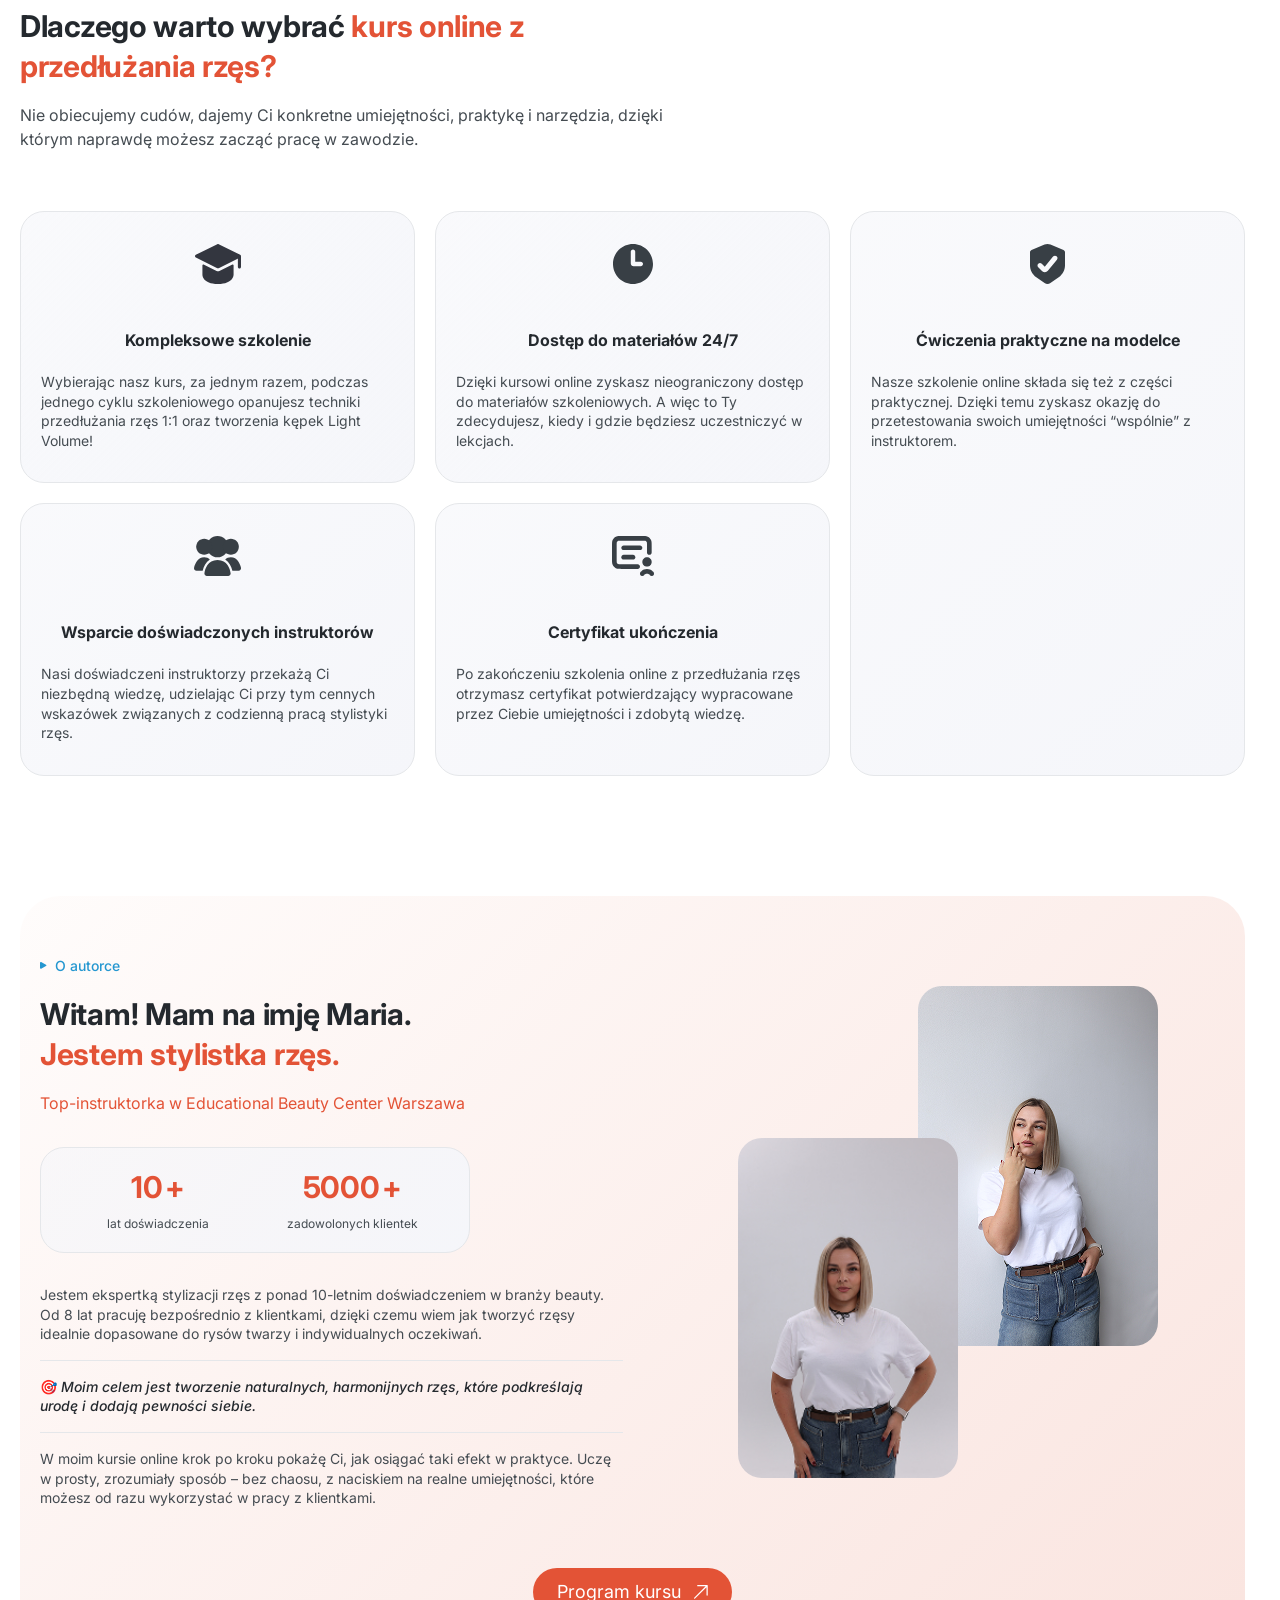
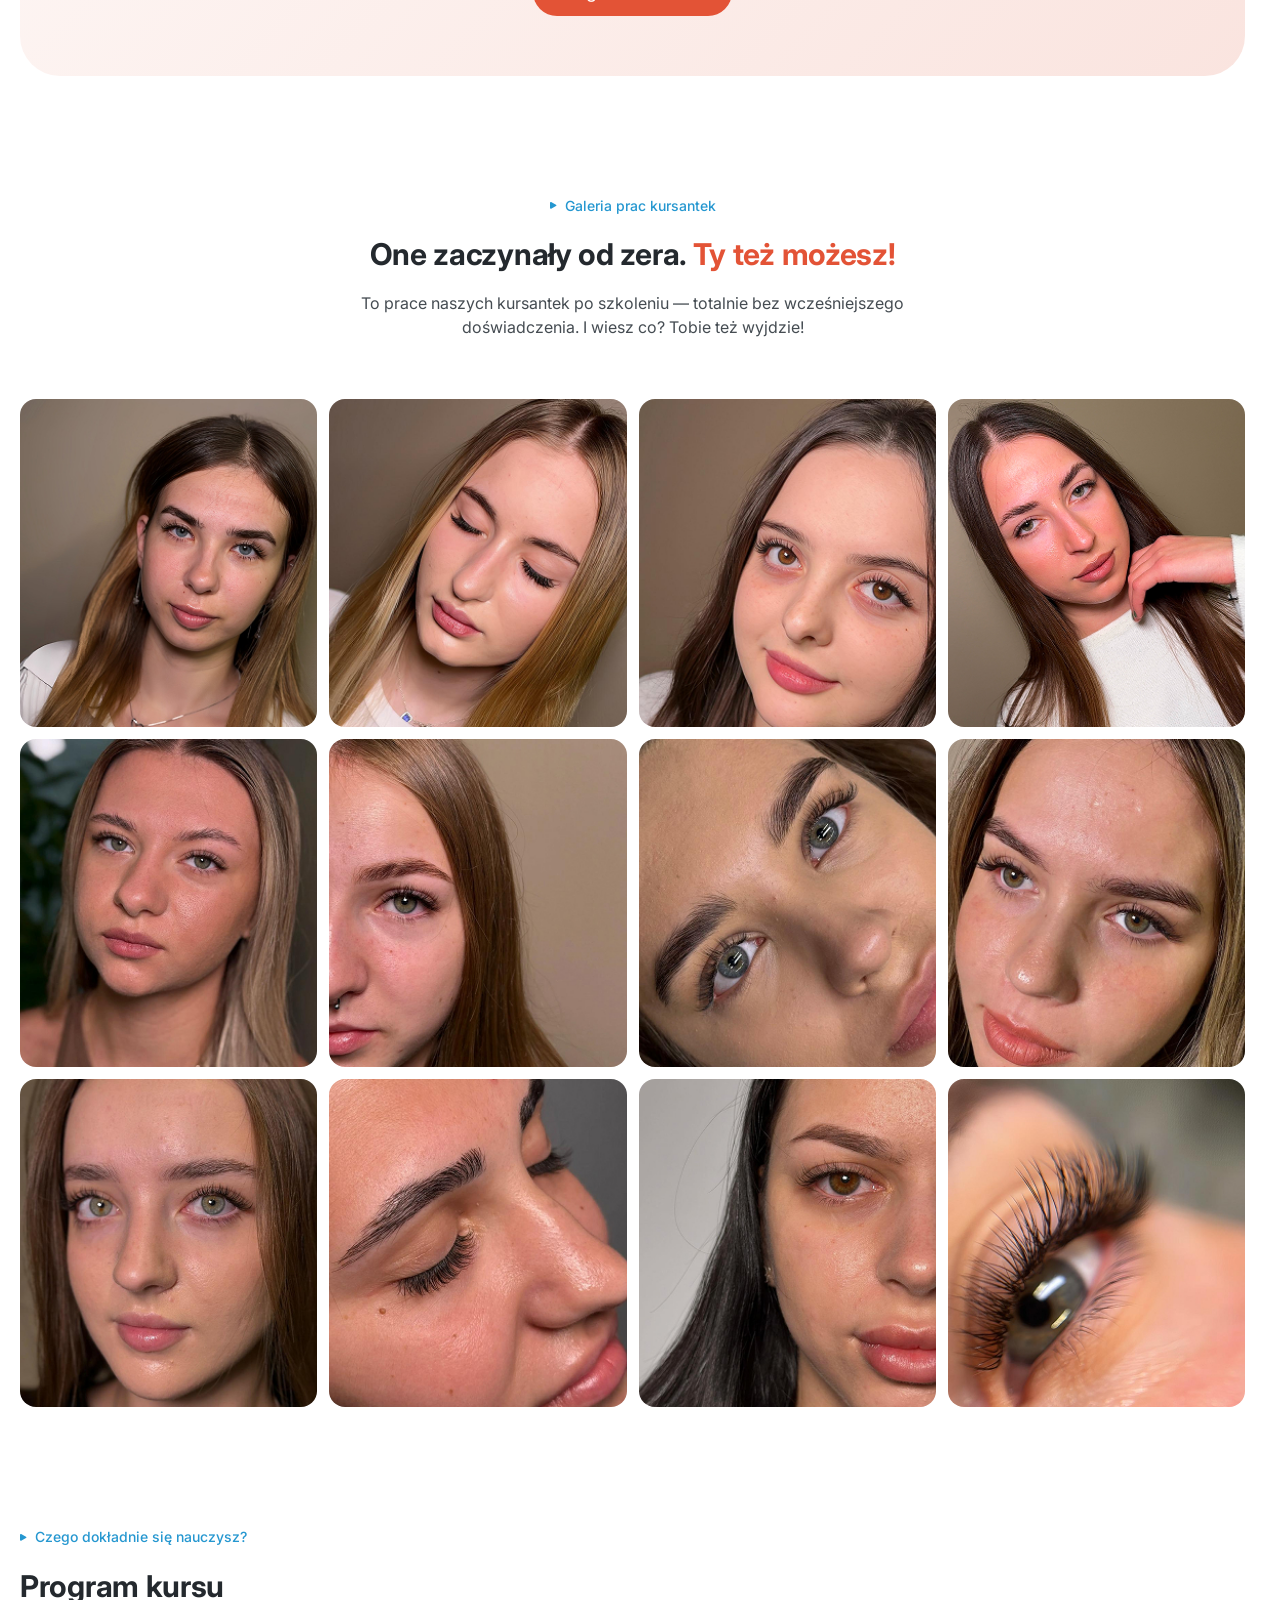
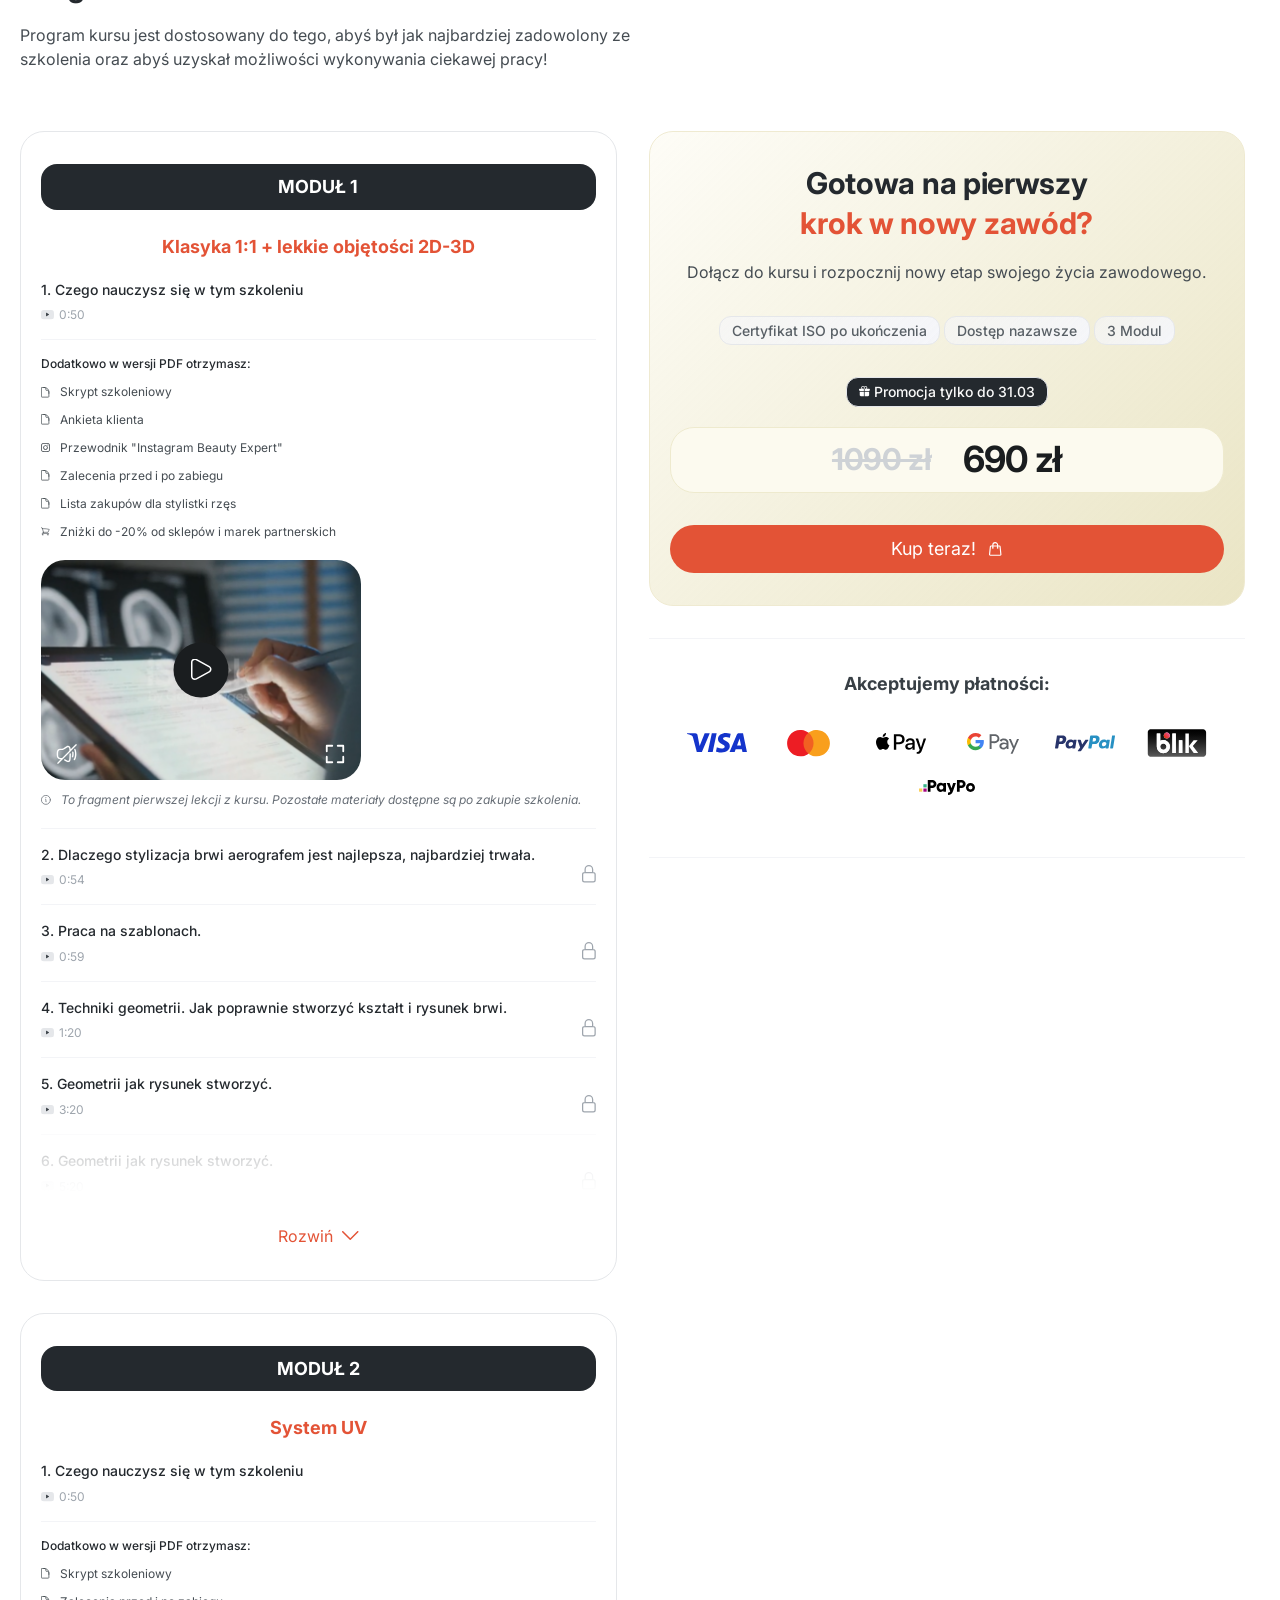
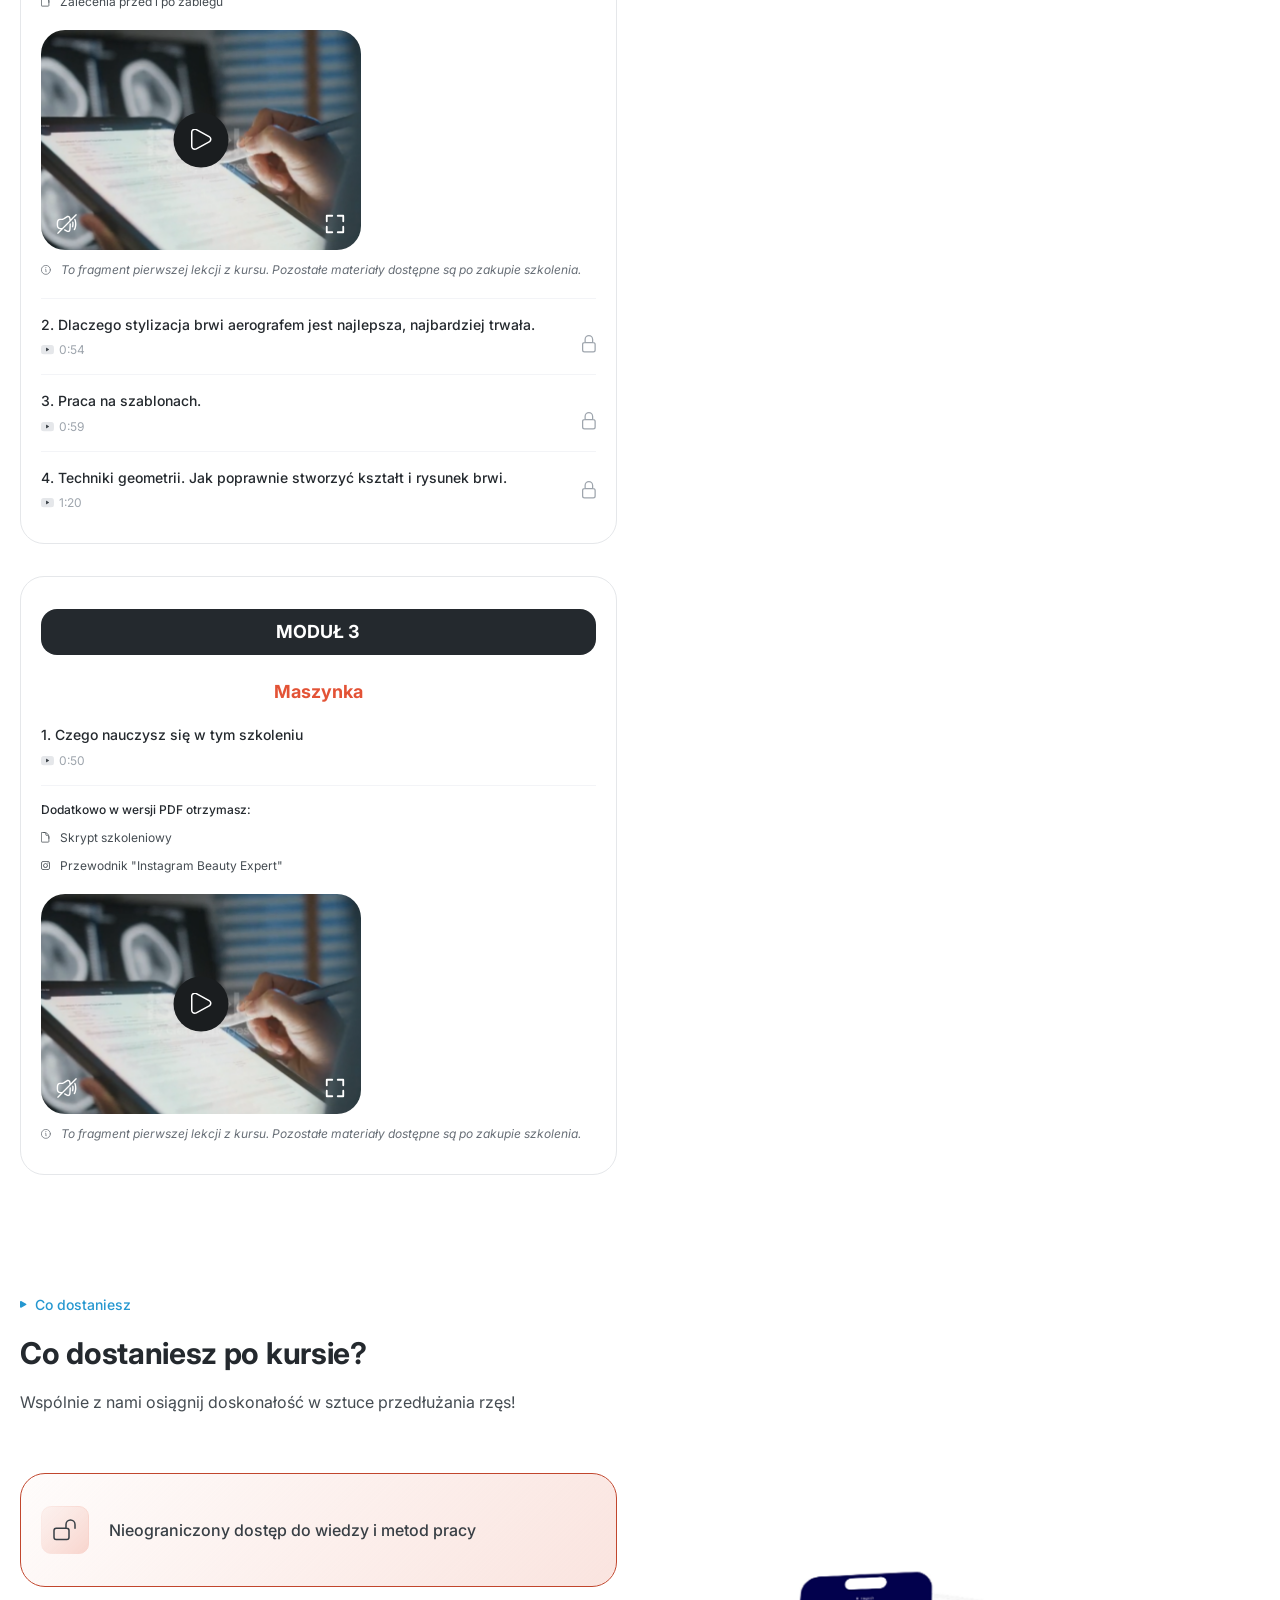
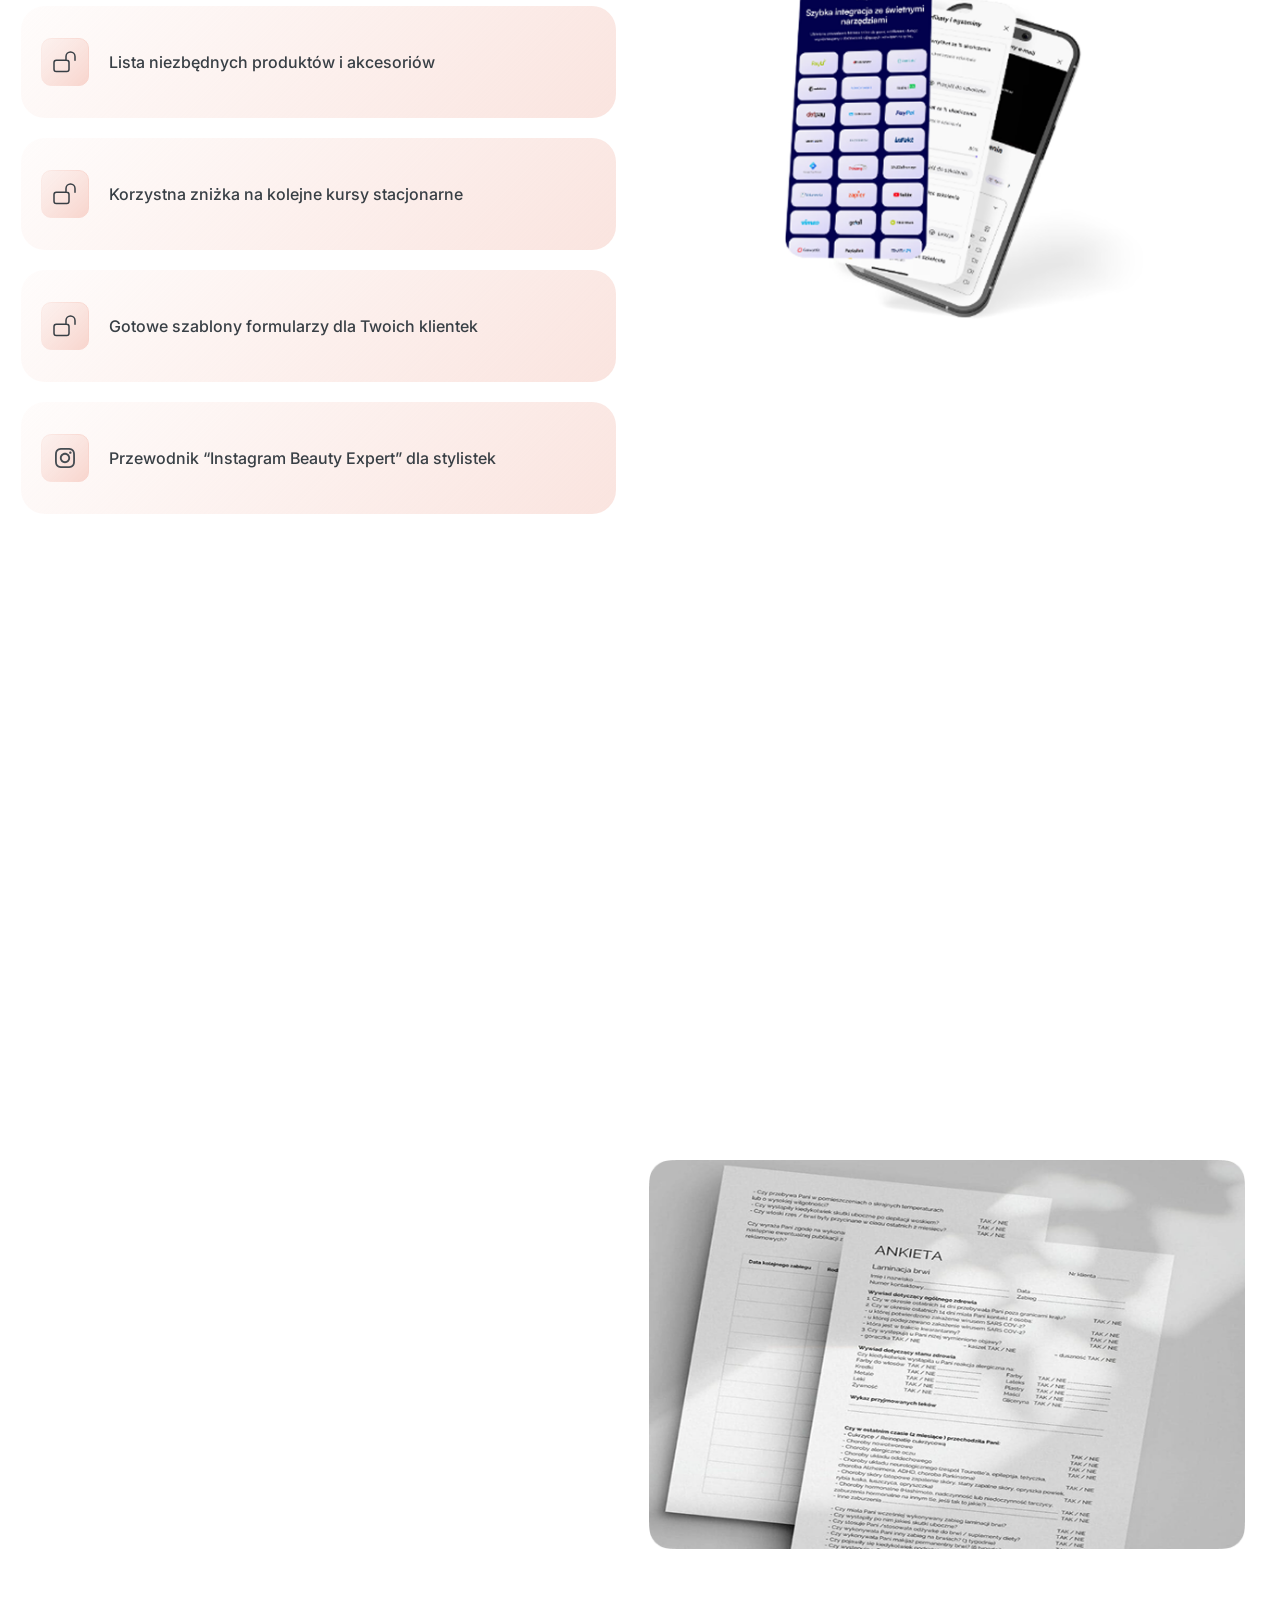
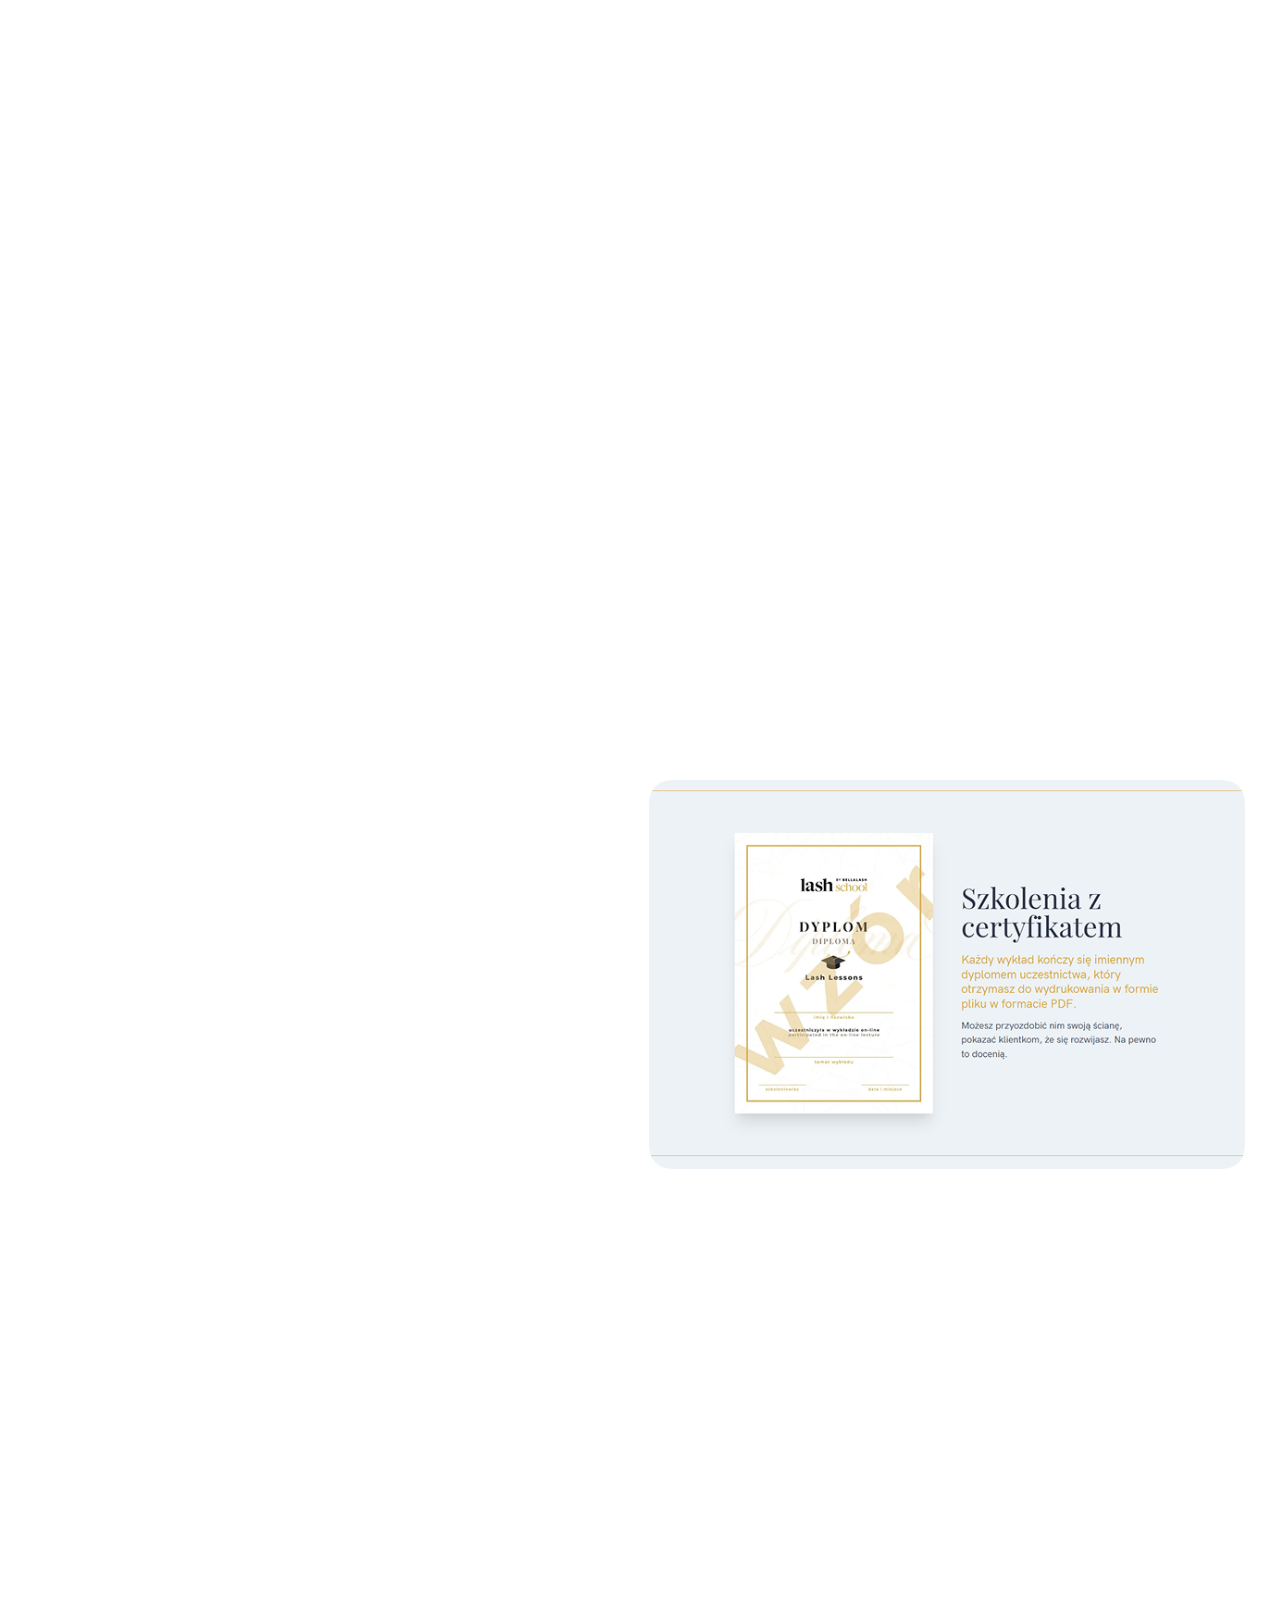
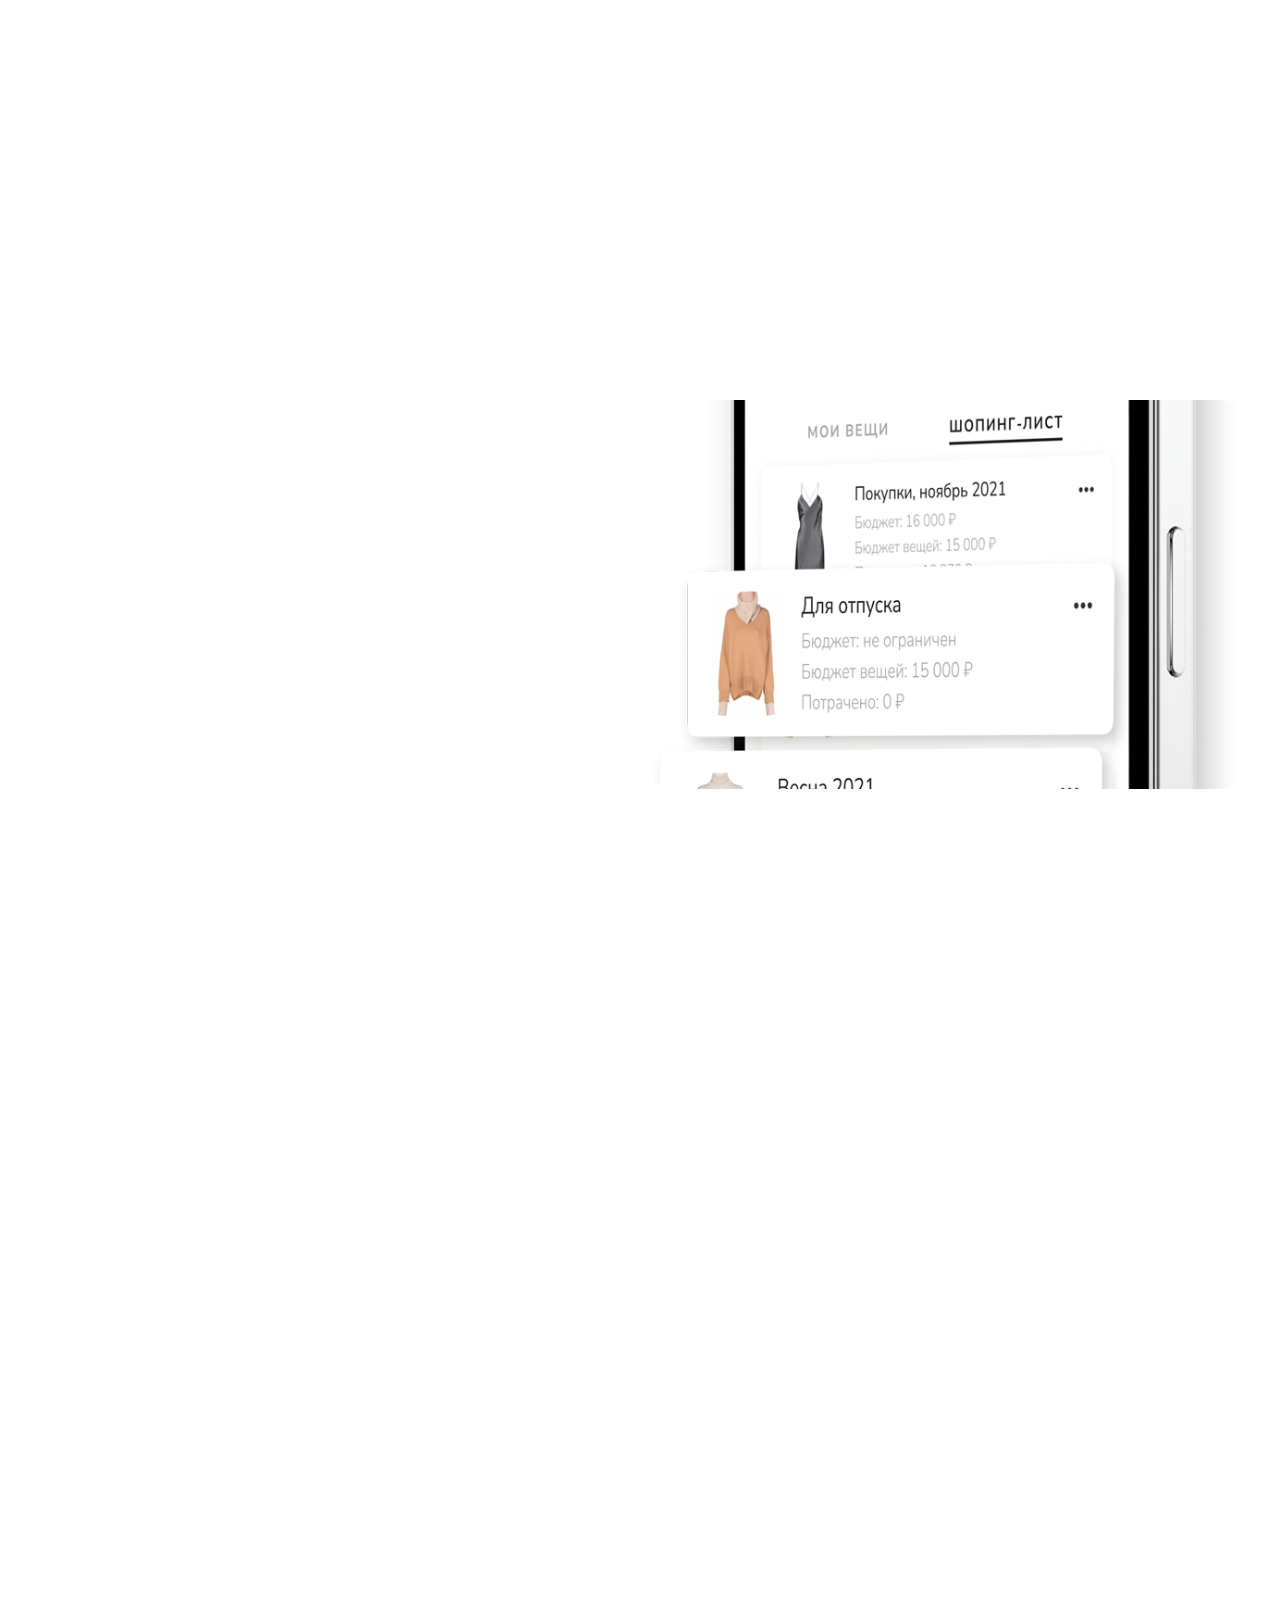
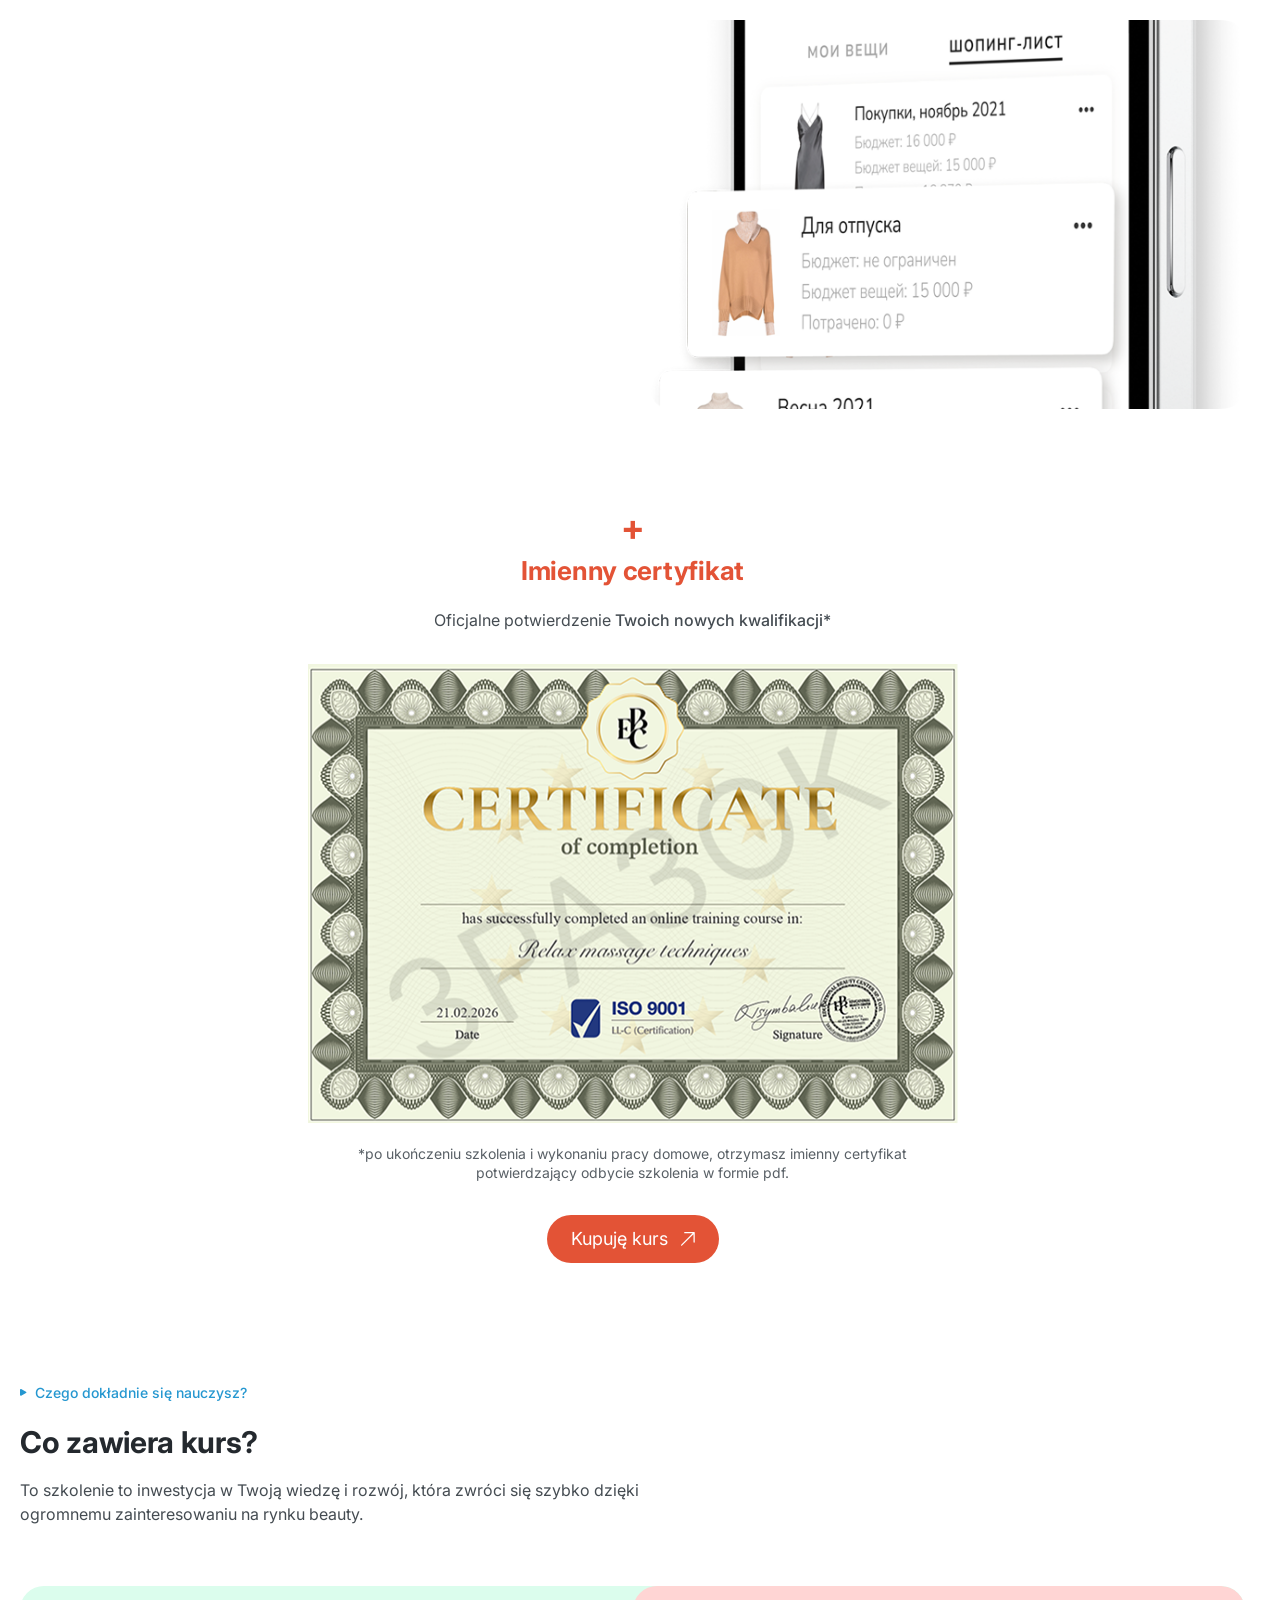
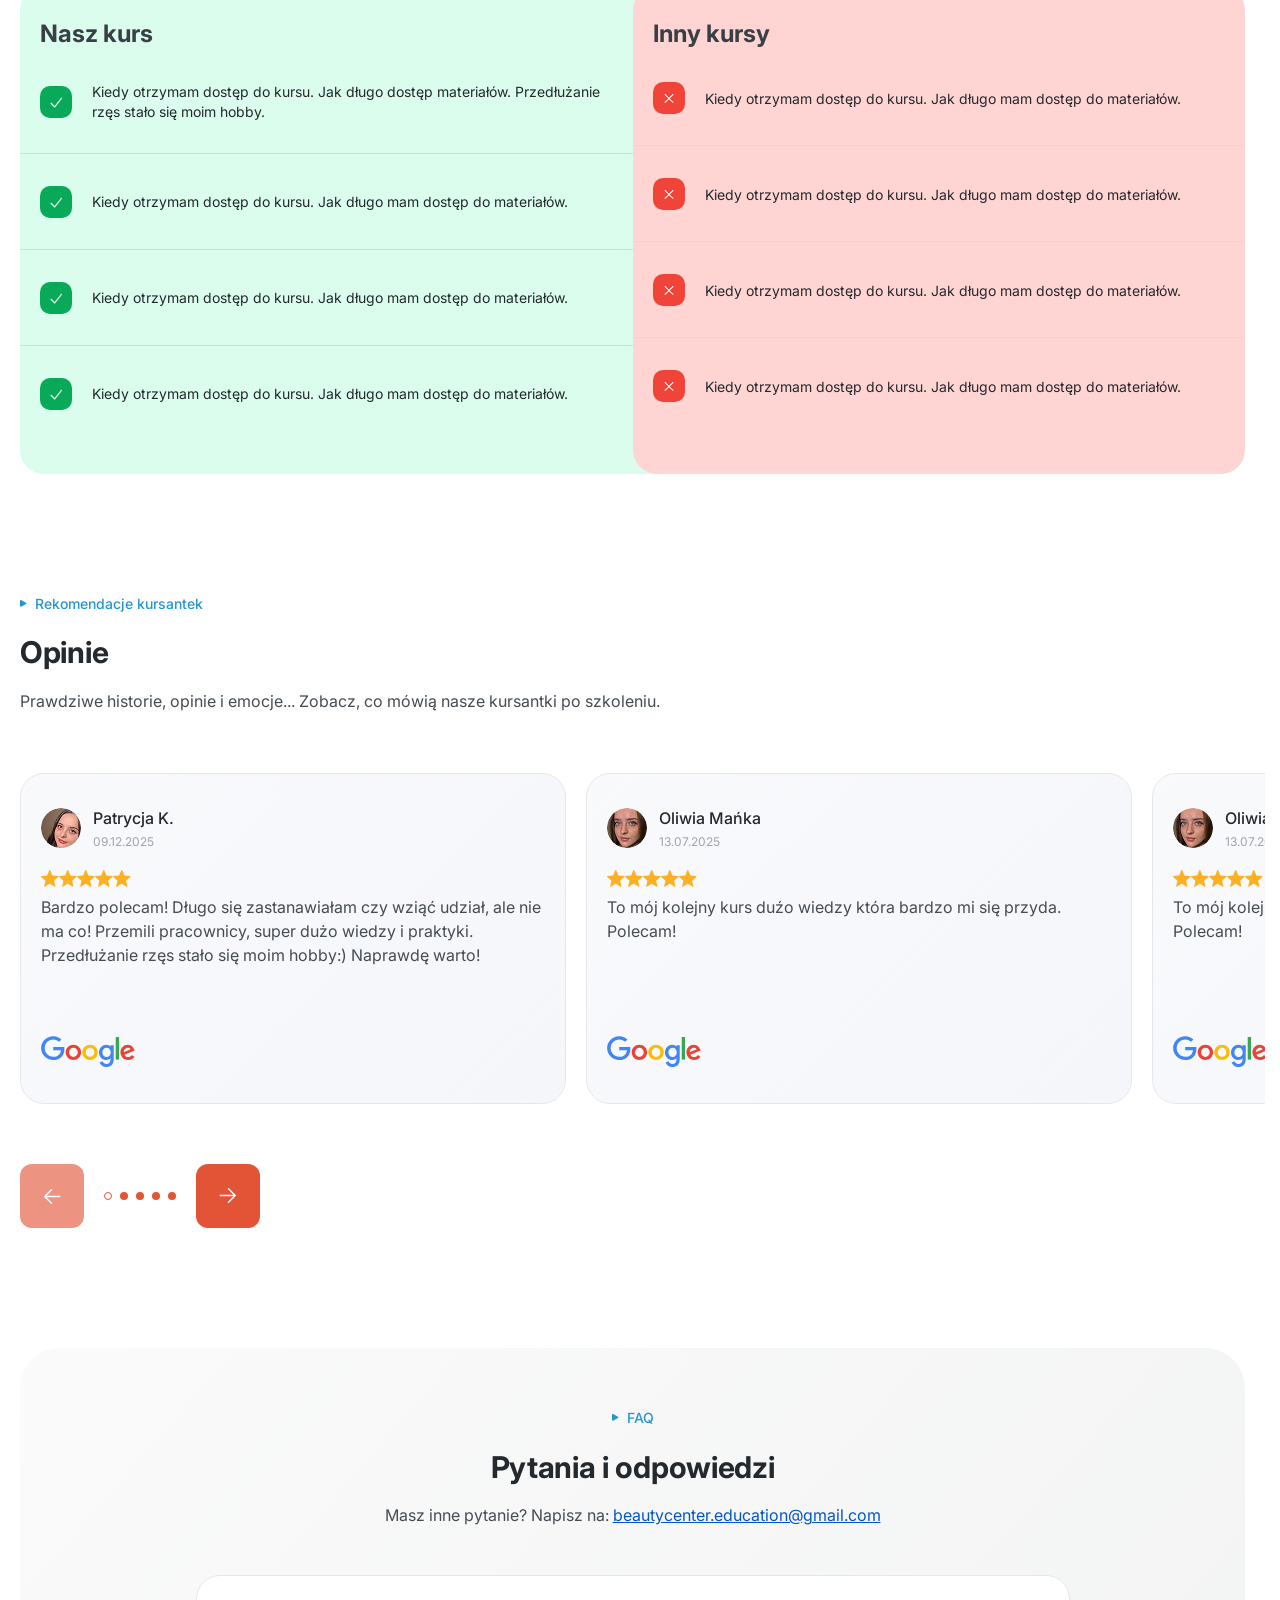
==== commit a237ad3e: "Add files via upload" ====
--- a/index.html
+++ b/index.html
@@ -8,11 +8,11 @@
 		<meta name="viewport" content="width=device-width, initial-scale=1.0">
 		<link rel="shortcut icon" href="./assets/img/favicon.ico">
 		<title>Home Page</title>
-		<script type="module" crossorigin="" src="./js/index.min.js?v=1773165775709"></script>
-		<link rel="modulepreload" crossorigin="" href="./js/common.min.js?v=1773165775709">
-		<link rel="modulepreload" crossorigin="" href="./js/main.min.js?v=1773165775709">
-		<link rel="stylesheet" crossorigin="" href="./css/main.min.css?v=1773165775709">
-		<link rel="stylesheet" crossorigin="" href="./css/index.min.css?v=1773165775709">
+		<script type="module" crossorigin="" src="./js/index.min.js?v=1773257168356"></script>
+		<link rel="modulepreload" crossorigin="" href="./js/common.min.js?v=1773257168356">
+		<link rel="modulepreload" crossorigin="" href="./js/main.min.js?v=1773257168356">
+		<link rel="stylesheet" crossorigin="" href="./css/main.min.css?v=1773257168356">
+		<link rel="stylesheet" crossorigin="" href="./css/index.min.css?v=1773257168356">
 	</head>
 	<body>
 		<div class="wrapper">
@@ -344,7 +344,7 @@
 								</div>
 							</div>
 							<div data-fls-watcher="" data-fls-watcher-once="" data-fls-watcher-threshold="0.3" class="author__btn">
-								<a href="#" class="author__button button">
+								<a href="#program" class="author__button button">
 									Program kursu
 									<img src="./assets/img/icons/arrow.svg" alt="arrow">
 								</a>
@@ -521,17 +521,17 @@
 														</div>
 													</div>
 													<!--
-														<div class="item-course-program__video-youtube video-youtube">
-														<iframe class="video-youtube__iframe"
-														src="https://www.youtube.com/embed/bON-KPiiNCk?enablejsapi=1&rel=0"
-														title="YouTube video player"
-														frameborder="0"
-														allow="accelerometer; autoplay; clipboard-write; encrypted-media; gyroscope; picture-in-picture; web-share"
-														referrerpolicy="strict-origin-when-cross-origin"
-														allowfullscreen>
-														</iframe>
-														</div>
-													-->
+<div class="item-course-program__video-youtube video-youtube">
+<iframe class="video-youtube__iframe"
+src="https://www.youtube.com/embed/bON-KPiiNCk?enablejsapi=1&rel=0"
+title="YouTube video player"
+frameborder="0"
+allow="accelerometer; autoplay; clipboard-write; encrypted-media; gyroscope; picture-in-picture; web-share"
+referrerpolicy="strict-origin-when-cross-origin"
+allowfullscreen>
+</iframe>
+</div>
+-->
 													<div class="item-course-program__info">
 														<img src="./assets/img/icons/i.svg" alt="icon">
 														To fragment pierwszej lekcji z kursu. Pozostałe materiały dostępne są po zakupie szkolenia.
--- a/css/main.min.css
+++ b/css/main.min.css
@@ -1 +1 @@
-@import url("https://fonts.googleapis.com/css2?family=Inter:wght@400;500;700&display=swap");*{border:0;margin:0;padding:0}*,:after,:before{box-sizing:border-box}:after,:before{display:inline-block}body,html{height:100%;scroll-behavior:smooth}body{line-height:1;scrollbar-gutter:stable;-ms-text-size-adjust:100%;-moz-text-size-adjust:100%;-webkit-text-size-adjust:100%;-webkit-font-smoothing:antialiased;-moz-osx-font-smoothing:grayscale}button,input,textarea{background-color:transparent;color:inherit;font-family:inherit;font-size:inherit;line-height:inherit}input,textarea{width:100%}label{display:inline-block}button,option,select{cursor:pointer}a{color:inherit;display:inline-block;text-decoration:none}ul li{list-style:none}img{height:auto;max-width:100%;vertical-align:middle}h1,h2,h3,h4,h5,h6{font-size:inherit;font-weight:inherit}address{font-style:normal}body{background-color:#fff;color:#454c52;font-family:Inter;font-size:.875rem;min-width:22.5rem}[data-fls-scrolllock] body{overflow:hidden;overscroll-behavior:none;touch-action:none}.wrapper{display:flex;flex-direction:column;min-height:100%;overflow:clip}.wrapper>main{flex:1 1 auto}.wrapper>*{min-width:0}[class*=__container]{margin:0 auto;max-width:85rem;padding-left:1.25rem;padding-right:1.25rem}.menu__body{width:100%}.menu__list{align-items:center;display:flex;flex-wrap:wrap;row-gap:.3125rem}.menu__item{flex:0 0 auto}.menu__link{color:#1a1d1f;font-size:1.125rem;line-height:1.44;text-align:center;transition:color .3s}.actions-menu{display:grid;padding-top:2rem;row-gap:1.5rem}.actions-menu__phone{color:#24292e;font-size:1.25rem;font-weight:700;line-height:1.4;text-decoration:underline}.actions-menu__mail{color:#24292e;font-size:1rem;line-height:1.5;text-decoration:underline}.actions-menu__social:not(:last-child){margin-bottom:1rem}.social{align-items:center;column-gap:2rem;display:flex}.social__item{align-items:center;display:inline-flex;flex:0 0 2.5rem;height:2.5rem;justify-content:center;width:2.5rem}.social__link svg{flex:0 0 1.5rem;height:1.5rem;width:1.5rem}.icon-menu{display:none}.header{background-color:transparent;left:0;padding-left:1rem;padding-right:1rem;position:fixed;right:0;top:.5rem;transition:transform .4s ease-in-out;z-index:50}.header.--hidden{transform:translateY(-100%)}.header__container{align-items:center;background-color:#fff;background-color:transparent;border:.0625rem solid #e6e8eb;border-radius:1.5rem;column-gap:1.875rem;display:flex;justify-content:space-between;max-width:82.5rem;padding:.75rem 1rem;position:relative;z-index:50}.header__container:after{backdrop-filter:none;backdrop-filter:blur(.25rem);-webkit-backdrop-filter:blur(.25rem);background:hsla(0,0%,100%,.6);border-radius:1.5rem;content:"";height:100%;left:0;position:absolute;top:0;width:100%;z-index:2}.header__logo{flex:0 0 7.5rem;height:3.125rem;max-width:7.5rem;position:relative;z-index:3}.header__logo img{height:100%;width:100%}.header__menu{z-index:4}.header__actions{align-items:center;column-gap:1.25rem;display:flex;position:relative;z-index:5}.header__button{flex:0 0 auto}[data-fls-header-scroll].--header-scroll{left:0;position:sticky;right:0;top:.5rem;z-index:50}[data-fls-header-scroll-show].--header-scroll{transform:translateY(-100%);transition:transform .3s ease}[data-fls-header-scroll-show].--header-show{transform:translateY(0)}.footer{background-color:#1a1d1f;border-radius:2.5rem 2.5rem 0 0;padding-bottom:6rem;padding-top:3rem}.footer__top{border-bottom:.0625rem solid #24292e;display:grid;grid-template-columns:repeat(3,1fr);padding-bottom:2rem}.footer__column{display:grid;row-gap:2rem}.footer__column:not(:last-child){border-right:.0625rem solid #24292e}.footer__box-column{align-self:start;display:grid;row-gap:2rem}.footer__logo{height:3.75rem;width:7.5rem}.footer__logo img{height:100%;width:100%}.footer__text{color:#454c52;line-height:1.43}.footer__subtitle{color:#676e76;font-size:1.125rem;font-weight:500;line-height:1.44}.footer__bottom{display:grid;justify-content:center;padding-top:2rem;row-gap:.75rem}.footer__copy{color:#596066;font-size:.875rem;line-height:1.43;text-align:center}.actions-footer{display:flex;justify-content:center}.actions-footer__item:first-child{border-right:.0625rem solid #596066;padding-right:.75rem}.actions-footer__item:nth-child(2){padding-left:.75rem}.actions-footer__link{color:#ced2d6;font-size:.875rem;line-height:1.4;text-align:center;text-decoration:underline;transition:color .3s}.social-footer{align-items:center;column-gap:2rem;display:flex}.social-footer__link{align-items:center;background-color:#fafafa;border-radius:.75rem;display:flex;height:2.5rem;justify-content:center;padding:.5rem;width:2.5rem}.social-footer__link svg path{fill:#24292e;transition:fill .3s}.info-footer{display:grid;row-gap:.5rem}.info-footer__item{color:#e5e7ea;line-height:1.4}.contacts-footer{display:grid;row-gap:1.25rem}.contacts-footer__adress{color:#fff;font-size:1rem;line-height:1.5}.contacts-footer__tel{color:#fff;font-size:1.25rem;font-weight:700;line-height:1.4;transition:color .3s}.contacts-footer__mail{color:#fff;justify-self:start;line-height:1;transition:color .3s}.contacts-footer__mail a{text-decoration:underline}.menu-footer__list{display:grid;row-gap:1.25rem}.menu-footer__link{color:#fff;font-size:1rem;line-height:1.5;transition:color .3s}.button{align-items:center;background-color:#e35336;border-radius:1.5rem;color:#fff;column-gap:.8125rem;display:inline-flex;font-size:1.125rem;line-height:1.56;padding:.625rem 1.5rem;transition:background-color .3s}.button img{flex:0 0 0.875rem;height:.875rem;object-fit:contain;width:.875rem}.button--fw{width:100%}.fls-preloader{align-items:center;display:flex;height:100%;justify-content:center;left:0;pointer-events:none;position:fixed;top:0;transition:all .8s .3s;width:100%;z-index:-1}.fls-preloader__body{display:flex;flex-direction:column;max-width:31.25rem;padding:.93rem}.fls-preloader__counter{font-size:10rem}.fls-preloader__line span{background-color:#7a956b;display:inline-block;height:.8rem;transition:width .2s ease}[data-fls-preloader-loaded] .fls-preloader{opacity:0;visibility:hidden}@media (width <= 61.99875em){.menu__list{column-gap:1.25rem}.footer__column:not(:last-child){padding-right:2rem}.footer__column:not(:first-child){padding-left:2rem}}@media (max-width:61.99875em) and (any-hover:none){.icon-menu{cursor:default}}@media (max-width:61.99875em){.menu{align-items:flex-start;display:flex;flex-direction:column;height:100%;overflow:auto;padding:7.125rem .9375rem 1.875rem;row-gap:1rem;z-index:50}.menu,.menu:before{background-color:#fff;position:fixed;right:-100%;top:0;transition:right .5s;width:100%}.menu:before{border-radius:2rem;content:"";height:4.625rem;z-index:2}[data-fls-menu-open] .menu,[data-fls-menu-open] .menu:before{right:0}.menu__list{align-items:flex-start;border-bottom:.0625rem solid #e5e7ea;flex-direction:column;padding-bottom:1rem;row-gap:2rem}.menu__link{color:#1a1d1f;font-size:1.375rem;font-weight:700;line-height:1.4}.icon-menu{display:block;height:.6875rem;position:relative;width:1.875rem;z-index:51}.icon-menu:after,.icon-menu:before{background-color:#24292e;border-radius:.5rem;content:"";height:.15625rem;position:absolute;right:0;transition:all .3s ease 0s;width:100%}.icon-menu:before{top:0}.icon-menu:after{bottom:0}.icon-menu span{top:calc(50% - .0625rem)}[data-fls-menu-open] .icon-menu span{width:0}[data-fls-menu-open] .icon-menu:before{top:calc(50% - .075rem);transform:rotate(-45deg)}[data-fls-menu-open] .icon-menu:after{bottom:calc(50% - .075rem);transform:rotate(45deg)}.footer__top{grid-template-columns:repeat(2,1fr)}.footer__column:first-child{border-bottom:.0625rem solid #24292e;grid-column-end:3;grid-column-start:1;padding-bottom:2rem}.footer__column:nth-child(2),.footer__column:nth-child(3){margin-top:2rem}.footer__logo,.footer__text,.info-footer,.info-footer__item{justify-self:center}}@media (max-width:47.99875em){.menu:before{height:4.625rem}.menu__list{padding-bottom:2rem}.menu__link{font-size:1.125rem}.header{padding-left:0;padding-right:0;top:0}.header__logo{flex:0 0 5.625rem;max-width:5.625rem}.header__button{display:none!important}.footer__top{grid-template-columns:auto}.footer__column:first-child{grid-column-end:2;grid-column-start:1}.footer__column:not(:last-child){border-bottom:.0625rem solid #24292e;border-right:none;padding-bottom:2rem;padding-left:0;padding-right:0}.footer__column:not(:first-child){padding-left:0;padding-top:2rem}.fls-preloader__counter{font-size:8rem}}@media (width > 61.99875em) and (width <= 85em){.menu__list{column-gap:clamp(1.25rem,-2.45624558448125rem + 5.9779359817vw,2.625rem)}.footer__column:not(:last-child){padding-right:clamp(2rem,-3.39090266833125rem + 8.6951796098vw,4rem)}.footer__column:not(:first-child){padding-left:clamp(2rem,-3.39090266833125rem + 8.6951796098vw,4rem)}}@media (min-width:61.99875em){.actions-menu{display:none}}@media (width > 85em){.menu__list{column-gap:2.625rem}.footer__column:not(:last-child){padding-right:4rem}.footer__column:not(:first-child){padding-left:4rem}}@media (any-hover:hover){.actions-footer__link:hover,.menu__link:hover{color:#e35336}.social-footer__link:hover svg path{fill:#e35336}.contacts-footer__mail:hover,.contacts-footer__tel:hover,.menu-footer__link:hover{color:#e35336}.button:hover{background-color:#c1462d}}+@import url("https://fonts.googleapis.com/css2?family=Inter:wght@400;500;700&display=swap");*{border:0;margin:0;padding:0}*,:after,:before{box-sizing:border-box}:after,:before{display:inline-block}html{scrollbar-gutter:stable}body,html{height:100%;scroll-behavior:smooth}body{line-height:1;scrollbar-gutter:stable;-ms-text-size-adjust:100%;-moz-text-size-adjust:100%;-webkit-text-size-adjust:100%;-webkit-font-smoothing:antialiased;-moz-osx-font-smoothing:grayscale}button,input,textarea{background-color:transparent;color:inherit;font-family:inherit;font-size:inherit;line-height:inherit}input,textarea{width:100%}label{display:inline-block}button,option,select{cursor:pointer}a{color:inherit;display:inline-block;text-decoration:none}ul li{list-style:none}img{height:auto;max-width:100%;vertical-align:middle}h1,h2,h3,h4,h5,h6{font-size:inherit;font-weight:inherit}address{font-style:normal}body{background-color:#fff;color:#454c52;font-family:Inter;font-size:.875rem;min-width:22.5rem}[data-fls-scrolllock] body{overflow:hidden;overscroll-behavior:none;touch-action:none}.wrapper{display:flex;flex-direction:column;min-height:100%;overflow:clip}.wrapper>main{flex:1 1 auto}.wrapper>*{min-width:0}[class*=__container]{margin:0 auto;max-width:85rem;padding-left:1.25rem;padding-right:1.25rem}.menu__body{width:100%}.menu__list{align-items:center;display:flex;flex-wrap:wrap;row-gap:.3125rem}.menu__item{flex:0 0 auto}.menu__link{color:#1a1d1f;font-size:1.125rem;line-height:1.44;text-align:center;transition:color .3s}.actions-menu{display:grid;padding-top:2rem;row-gap:1.5rem}.actions-menu__phone{color:#24292e;font-size:1.25rem;font-weight:700;line-height:1.4;text-decoration:underline}.actions-menu__mail{color:#24292e;font-size:1rem;line-height:1.5;text-decoration:underline}.actions-menu__social:not(:last-child){margin-bottom:1rem}.social{align-items:center;column-gap:2rem;display:flex}.social__item{align-items:center;display:inline-flex;flex:0 0 2.5rem;height:2.5rem;justify-content:center;width:2.5rem}.social__link svg{flex:0 0 1.5rem;height:1.5rem;width:1.5rem}.icon-menu{display:none}.header{background-color:transparent;left:0;padding-left:1rem;padding-right:1rem;position:fixed;right:0;top:.5rem;transition:transform .4s ease-in-out;z-index:50}.header.--hidden{transform:translateY(-100%)}.header__container{align-items:center;background-color:#fff;background-color:transparent;border:.0625rem solid #e6e8eb;border-radius:1.5rem;column-gap:1.875rem;display:flex;justify-content:space-between;max-width:82.5rem;padding:.75rem 1rem;position:relative;z-index:50}.header__container:after{backdrop-filter:none;backdrop-filter:blur(.25rem);-webkit-backdrop-filter:blur(.25rem);background:hsla(0,0%,100%,.6);border-radius:1.5rem;content:"";height:100%;left:0;position:absolute;top:0;width:100%;z-index:2}.header__logo{flex:0 0 7.5rem;height:3.125rem;max-width:7.5rem;position:relative;z-index:3}.header__logo img{height:100%;width:100%}.header__menu{z-index:4}.header__actions{align-items:center;column-gap:1.25rem;display:flex;position:relative;z-index:5}.header__button{flex:0 0 auto}[data-fls-header-scroll].--header-scroll{left:0;position:sticky;right:0;top:.5rem;z-index:50}[data-fls-header-scroll-show].--header-scroll{transform:translateY(-100%);transition:transform .3s ease}[data-fls-header-scroll-show].--header-show{transform:translateY(0)}.footer{background-color:#1a1d1f;border-radius:2.5rem 2.5rem 0 0;padding-bottom:6rem;padding-top:3rem}.footer__top{border-bottom:.0625rem solid #24292e;display:grid;grid-template-columns:repeat(3,1fr);padding-bottom:2rem}.footer__column{display:grid;row-gap:2rem}.footer__column:not(:last-child){border-right:.0625rem solid #24292e}.footer__box-column{align-self:start;display:grid;row-gap:2rem}.footer__logo{height:3.75rem;width:7.5rem}.footer__logo img{height:100%;width:100%}.footer__text{color:#454c52;line-height:1.43}.footer__subtitle{color:#676e76;font-size:1.125rem;font-weight:500;line-height:1.44}.footer__bottom{display:grid;justify-content:center;padding-top:2rem;row-gap:.75rem}.footer__copy{color:#596066;font-size:.875rem;line-height:1.43;text-align:center}.actions-footer{display:flex;justify-content:center}.actions-footer__item:first-child{border-right:.0625rem solid #596066;padding-right:.75rem}.actions-footer__item:nth-child(2){padding-left:.75rem}.actions-footer__link{color:#ced2d6;font-size:.875rem;line-height:1.4;text-align:center;text-decoration:underline;transition:color .3s}.social-footer{align-items:center;column-gap:2rem;display:flex}.social-footer__link{align-items:center;background-color:#fafafa;border-radius:.75rem;display:flex;height:2.5rem;justify-content:center;padding:.5rem;width:2.5rem}.social-footer__link svg path{fill:#24292e;transition:fill .3s}.info-footer{display:grid;row-gap:.5rem}.info-footer__item{color:#e5e7ea;line-height:1.4}.contacts-footer{display:grid;row-gap:1.25rem}.contacts-footer__adress{color:#fff;font-size:1rem;line-height:1.5}.contacts-footer__tel{color:#fff;font-size:1.25rem;font-weight:700;line-height:1.4;transition:color .3s}.contacts-footer__mail{color:#fff;justify-self:start;line-height:1;transition:color .3s}.contacts-footer__mail a{text-decoration:underline}.menu-footer__list{display:grid;row-gap:1.25rem}.menu-footer__link{color:#fff;font-size:1rem;line-height:1.5;transition:color .3s}.button{align-items:center;background-color:#e35336;border-radius:1.5rem;color:#fff;column-gap:.8125rem;display:inline-flex;font-size:1.125rem;line-height:1.56;padding:.625rem 1.5rem;transition:background-color .3s}.button img{flex:0 0 0.875rem;height:.875rem;object-fit:contain;width:.875rem}.button--fw{width:100%}.fls-preloader{background:#f3f3f3;height:100%;left:0;pointer-events:none;position:fixed;top:0;transition:all .8s .3s;width:100%;z-index:1000}.fls-preloader,.fls-preloader__body{align-items:center;display:flex;justify-content:center}.fls-preloader__body{position:relative}.fls-preloader__counter{color:#e35336;font-size:2.25rem;font-weight:700;position:absolute}.fls-preloader__progress{transform:rotate(-90deg)}circle{fill:none;stroke-width:20}.fls-preloader__bg{stroke:#e8e1de}.fls-preloader__bar{stroke:#e35336;stroke-dasharray:502;stroke-dashoffset:502;stroke-linecap:round;transition:stroke-dashoffset .2s linear}[data-fls-preloader-loaded] .fls-preloader{opacity:0;visibility:hidden}@media (width <= 61.99875em){.menu__list{column-gap:1.25rem}.footer__column:not(:last-child){padding-right:2rem}.footer__column:not(:first-child){padding-left:2rem}}@media (max-width:61.99875em) and (any-hover:none){.icon-menu{cursor:default}}@media (max-width:61.99875em){.menu{align-items:flex-start;display:flex;flex-direction:column;height:100%;overflow:auto;padding:7.125rem .9375rem 1.875rem;row-gap:1rem;z-index:50}.menu,.menu:before{background-color:#fff;position:fixed;right:-100%;top:0;transition:right .5s;width:100%}.menu:before{border-radius:2rem;content:"";height:4.625rem;z-index:2}[data-fls-menu-open] .menu,[data-fls-menu-open] .menu:before{right:0}.menu__list{align-items:flex-start;border-bottom:.0625rem solid #e5e7ea;flex-direction:column;padding-bottom:1rem;row-gap:2rem}.menu__link{color:#1a1d1f;font-size:1.375rem;font-weight:700;line-height:1.4}.icon-menu{display:block;height:.6875rem;position:relative;width:1.875rem;z-index:51}.icon-menu:after,.icon-menu:before{background-color:#24292e;border-radius:.5rem;content:"";height:.15625rem;position:absolute;right:0;transition:all .3s ease 0s;width:100%}.icon-menu:before{top:0}.icon-menu:after{bottom:0}.icon-menu span{top:calc(50% - .0625rem)}[data-fls-menu-open] .icon-menu span{width:0}[data-fls-menu-open] .icon-menu:before{top:calc(50% - .075rem);transform:rotate(-45deg)}[data-fls-menu-open] .icon-menu:after{bottom:calc(50% - .075rem);transform:rotate(45deg)}.footer__top{grid-template-columns:repeat(2,1fr)}.footer__column:first-child{border-bottom:.0625rem solid #24292e;grid-column-end:3;grid-column-start:1;padding-bottom:2rem}.footer__column:nth-child(2),.footer__column:nth-child(3){margin-top:2rem}.footer__logo,.footer__text,.info-footer,.info-footer__item{justify-self:center}}@media (max-width:47.99875em){.menu:before{height:4.625rem}.menu__list{padding-bottom:2rem}.menu__link{font-size:1.125rem}.header{padding-left:0;padding-right:0;top:0}.header__logo{flex:0 0 5.625rem;max-width:5.625rem}.header__button{display:none!important}.footer__top{grid-template-columns:auto}.footer__column:first-child{grid-column-end:2;grid-column-start:1}.footer__column:not(:last-child){border-bottom:.0625rem solid #24292e;border-right:none;padding-bottom:2rem;padding-left:0;padding-right:0}.footer__column:not(:first-child){padding-left:0;padding-top:2rem}}@media (width > 61.99875em) and (width <= 85em){.menu__list{column-gap:clamp(1.25rem,-2.45624558448125rem + 5.9779359817vw,2.625rem)}.footer__column:not(:last-child){padding-right:clamp(2rem,-3.39090266833125rem + 8.6951796098vw,4rem)}.footer__column:not(:first-child){padding-left:clamp(2rem,-3.39090266833125rem + 8.6951796098vw,4rem)}}@media (min-width:61.99875em){.actions-menu{display:none}}@media (width > 85em){.menu__list{column-gap:2.625rem}.footer__column:not(:last-child){padding-right:4rem}.footer__column:not(:first-child){padding-left:4rem}}@media (any-hover:hover){.actions-footer__link:hover,.menu__link:hover{color:#e35336}.social-footer__link:hover svg path{fill:#e35336}.contacts-footer__mail:hover,.contacts-footer__tel:hover,.menu-footer__link:hover{color:#e35336}.button:hover{background-color:#c1462d}}
--- a/css/index.min.css
+++ b/css/index.min.css
@@ -1 +1 @@
-.btn-up{align-items:center;background-color:#e35336;border-radius:.75rem;box-shadow:0 .375rem 1rem 0 rgba(0,0,0,.08);cursor:pointer;display:inline-flex;height:3rem;justify-content:center;padding:.75rem;width:3rem}.btn-up img{flex:0 0 0.9375rem;height:1.0625rem;transform:rotate(-45deg);width:.9375rem}.btn-up{bottom:2.5rem;opacity:0;position:fixed;right:2%;transition:background-color .5s;visibility:hidden;z-index:49}.btn-up.active{opacity:1;visibility:visible}.fixed-btn{display:none!important}.hero__box{background:linear-gradient(135deg,rgba(245,246,250,.6),#f5f6fa);border-radius:2.5rem;display:grid;height:98.5vh;margin-left:1.25rem;margin-right:1.25rem;margin-top:.5rem;overflow:hidden;padding-bottom:7.5rem}.hero__container{align-items:center;align-self:center;display:grid;gap:3.75rem;grid-template-columns:repeat(2,1fr)}.hero__subtitle{align-items:center;color:#2597d0;column-gap:.5rem;display:flex;font-weight:500;line-height:1.4}.hero__subtitle:not(:last-child){margin-bottom:1.25rem}.hero__title{color:#1a1d1f;font-size:2.25rem;font-weight:700;letter-spacing:-.02em;line-height:1.22}.hero__title span{color:#e35336}.hero__title:not(:last-child){margin-bottom:1rem}.hero__text{color:#454c52;font-size:1rem;line-height:1.5}.hero__text:not(:last-child){margin-bottom:1.25rem}.hero__tags{align-items:center;display:flex;flex-wrap:wrap;gap:.5rem}.hero__tags:not(:last-child){margin-bottom:2rem}.hero__list{display:grid;row-gap:.875rem}.hero__list:not(:last-child){margin-bottom:2rem}.hero__item{align-items:center;color:#454c52;column-gap:.75rem;display:flex;font-size:1rem;line-height:1.5}.hero__item img{flex:0 0 1.25rem;height:1.25rem;width:1.25rem}.hero__statistic:not(:last-child){margin-bottom:2rem}.hero__btn,.hero__list,.hero__statistic,.hero__subtitle,.hero__tags,.hero__text,.hero__title,.hero__video{animation:heroFadeUp .7s ease forwards;opacity:0;transform:translateY(1.25rem)}.hero__subtitle{animation-delay:.3s}.hero__title{animation-delay:.6s}.hero__text{animation-delay:.9s}.hero__tags{animation-delay:1.2s}.hero__list{animation-delay:1.5s}.hero__statistic{animation-delay:1.8s}.hero__btn{animation-delay:2.1s}.hero__video{animation-delay:1.2s}.statistic-hero{align-items:center;background:linear-gradient(135deg,hsla(15,80%,98%,.4),#fae4df);border:.0625rem solid #faece9;border-radius:1.5rem;column-gap:1.25rem;display:grid;grid-template-columns:repeat(2,1fr);max-width:26.875rem;padding:1.25rem}.statistic-hero__column{display:grid;row-gap:.5rem}.statistic-hero__value{color:#e35336;font-size:1.875rem;font-weight:700;letter-spacing:-.01em;line-height:1.33;text-align:center}.statistic-hero__info{color:#454c52;font-size:.75rem;line-height:1.33;text-align:center}.statistic-hero__info img{margin-bottom:.125rem}.video__box{position:relative}.video__item{aspect-ratio:630/400;border-radius:1.5rem;height:100%;object-fit:cover;width:100%}.nav-video{height:100%;left:0;opacity:1;position:absolute;top:0;transition:opacity .3s ease;width:100%}.nav-video.hidden{opacity:0;pointer-events:none}.nav-video__btn-play{background-color:#1a1d1f;border-radius:50%;height:3.4375rem;left:50%;position:absolute;top:50%;transform:translate(-50%,-50%);width:3.4375rem}.nav-video__btn-play img{height:1.375rem;width:1.375rem}.nav-video__btn-pause{background-color:#1a1d1f;border-radius:50%;height:3.4375rem;left:50%;position:absolute;top:50%;transform:translate(-50%,-50%);width:3.4375rem}.nav-video__btn-mute,.nav-video__btn-pause img{height:1.375rem;width:1.375rem}.nav-video__btn-mute{bottom:.9375rem;left:1.875rem;position:absolute}.nav-video__btn-mute img{width:100%}.nav-video__btn-fullscreen{bottom:.9375rem;cursor:pointer;height:1.375rem;position:absolute;right:1.875rem;width:1.375rem}.nav-video__btn-fullscreen img{width:100%}@keyframes heroFadeUp{0%{opacity:0;transform:translateY(1.25rem)}to{opacity:1;transform:translateY(0)}}.who-is-the-course{padding-bottom:3.75rem;padding-top:7.5rem}.who-is-the-course__container{display:grid;row-gap:3.75rem}.who-is-the-course__header-block{opacity:0;transform:translateY(10%);transition:opacity .7s,transform .7s}.who-is-the-course__header-block.--watcher-view{opacity:1;transform:translateY(0)}.who-is-the-course__list{display:grid;gap:1.25rem;grid-template-columns:repeat(2,1fr)}.who-is-the-course__item:first-child,.who-is-the-course__item:nth-child(2){transition:opacity .7s,transform .7s}.who-is-the-course__item:nth-child(3),.who-is-the-course__item:nth-child(4){transition:opacity .7s .1s,transform .7s .1s}.who-is-the-course__item{opacity:0;transform:translateY(10%)}.who-is-the-course__item.--watcher-view{opacity:1;transform:translateY(0)}.item-who{align-items:center;background:linear-gradient(135deg,hsla(51,68%,96%,.5),#eae5c5);border:.0625rem solid #efead1;border-radius:1.5rem;column-gap:1.25rem;display:flex;padding:2rem 1.25rem}.item-who:first-child{order:1}.item-who:nth-child(2){order:3}.item-who:nth-child(3){order:2}.item-who:nth-child(4){order:4}.item-who__num{color:#e35336;font-size:1.875rem;font-weight:700;letter-spacing:-.01em;line-height:1.33}.item-who__text{color:#24292e;font-size:1rem;font-weight:500;line-height:1.5}.why{padding-bottom:7.5rem;padding-top:3.75rem}.why__container{display:grid;row-gap:3.75rem}.why__header-block{opacity:0;transform:translateY(10%);transition:opacity .7s,transform .7s}.why__header-block.--watcher-view{opacity:1;transform:translateY(0)}.why__list{display:grid;gap:1.25rem;grid-template-columns:repeat(3,1fr)}.why__item:nth-child(3){grid-column-end:4;grid-column-start:3;grid-row-end:3;grid-row-start:1}.item-why{align-content:start;background:linear-gradient(135deg,rgba(245,246,250,.6),#f5f6fa);border:.0625rem solid #e5e7ea;border-radius:1.5rem;display:grid;padding:1.25rem 1.25rem 2rem;row-gap:1.25rem}.item-why__icon{align-items:center;display:flex;height:4rem;justify-content:center;justify-self:center;width:4rem}.item-why__icon:not(:last-child){margin-bottom:.75rem}.item-why__subtitle{color:#24292e;font-size:1rem;font-weight:700;line-height:1.5;text-align:center}.item-why__text{color:#454c52;line-height:1.4}.author__box{background:linear-gradient(135deg,hsla(15,80%,98%,.4),#fae4df);border-radius:2.5rem;display:grid;margin-left:1.25rem;margin-right:1.25rem;padding-bottom:3.75rem;padding-top:3.75rem;row-gap:3.75rem}.author__container{column-gap:1.25rem;display:grid;grid-template-columns:repeat(2,1fr)}.author__content{display:grid;row-gap:2rem}.author__header-block{opacity:0;transform:translateY(10%);transition:opacity .7s,transform .7s}.author__header-block.--watcher-view{opacity:1;transform:translateY(0)}.author__statistic{opacity:0;transform:translateY(10%);transition:opacity .7s,transform .7s}.author__statistic.--watcher-view{opacity:1;transform:translateY(0)}.author__paragraph{opacity:0;transform:translateY(10%);transition:opacity .7s,transform .7s}.author__paragraph.--watcher-view{opacity:1;transform:translateY(0)}.author__paragraph{color:#454c52;line-height:1.4}.author__paragraph:first-child{border-bottom:.0625rem solid #e5e7ea;padding-bottom:1rem}.author__paragraph:nth-child(3){padding-top:1rem}.author__blockquote{border-bottom:.0625rem solid #e5e7ea;color:#24292e;font-style:italic;font-weight:500;line-height:1.4;padding-bottom:1rem;padding-top:1rem}.author__blockquote span{font-style:normal}.author__blockquote{opacity:0;transform:translateY(10%);transition:opacity .7s,transform .7s}.author__blockquote.--watcher-view{opacity:1;transform:translateY(0)}.author__images{justify-self:end;max-width:30rem;opacity:0;padding-top:1.875rem;position:relative;transform:translateY(5%);transition:opacity .7s,transform .7s}.author__images.--watcher-view{opacity:1;transform:translateY(0)}.author__img{border-radius:1.5rem;overflow:hidden}.author__img img{height:100%;object-fit:cover;width:100%}.author__img--small{aspect-ratio:240/320;bottom:1.875rem;left:-11.25rem;position:absolute}.author__img--big{aspect-ratio:260/360}.author__btn{justify-self:center;opacity:0;transform:translateY(15%);transition:opacity .7s,transform .7s}.author__btn.--watcher-view{opacity:1;transform:translateY(0)}.statistic-author{background:linear-gradient(135deg,rgba(245,246,250,.6),#f5f6fa);border:.0625rem solid #e5e7ea;border-radius:1.5rem;display:grid;grid-template-columns:repeat(2,1fr);max-width:26.875rem;padding:1.25rem}.statistic-author__column{display:grid;justify-self:center;row-gap:.5rem}.statistic-author__value{color:#e35336;justify-self:center;text-align:center}.statistic-author__value,.statistic-author__value:after{font-size:1.875rem;font-weight:700;letter-spacing:-.01em;line-height:1.33}.statistic-author__value:after{content:"+";padding-left:.125rem}.statistic-author__info{color:#454c52;font-size:.75rem;line-height:1.33;text-align:center}.gallery{padding-bottom:3.75rem;padding-top:7.5rem}.gallery__container{display:grid;row-gap:3.75rem}.gallery__header-block{opacity:0;transform:translateY(10%);transition:opacity .7s,transform .7s}.gallery__header-block.--watcher-view{opacity:1;transform:translateY(0)}.gallery__header-block{justify-self:center}.gallery__header-block>*{justify-self:center;text-align:center}.gallery__box-pc{display:grid;gap:.75rem;grid-template-columns:repeat(4,1fr)}.gallery__item{aspect-ratio:1/1;border-radius:1rem;overflow:hidden}.gallery__item img{height:100%;object-fit:cover;transition:scale .3s;width:100%}.gallery__item{opacity:0;transform:translateY(7%)}.gallery__item.--watcher-view{opacity:1;transform:translateY(0)}.gallery__item:first-child,.gallery__item:nth-child(5),.gallery__item:nth-child(9){transition:opacity .7s,transform .7s}.gallery__item:nth-child(10),.gallery__item:nth-child(2),.gallery__item:nth-child(6){transition:opacity .7s .3s,transform .7s .3s}.gallery__item:nth-child(11),.gallery__item:nth-child(3),.gallery__item:nth-child(7){transition:opacity .7s .6s,transform .7s .6s}.gallery__item:nth-child(12),.gallery__item:nth-child(4),.gallery__item:nth-child(8){transition:opacity .7s .9s,transform .7s .9s}.gallery__box-mobile{display:none}.gallery__image{aspect-ratio:180/280;border-radius:1rem;opacity:0;overflow:hidden;transform:translateY(5%)}.gallery__image.--watcher-view{opacity:1;transform:translateY(0)}.gallery__image:nth-child(odd){transition:opacity .7s,transform .7s}.gallery__image:nth-child(2n){transition:opacity .7s .3s,transform .7s .3s}.gallery__preview{height:100%;object-fit:cover;width:100%}.course-program{display:grid;padding-bottom:3.75rem;padding-top:3.75rem;position:relative;row-gap:3.75rem}.course-program__container{width:100%}.course-program__header-block{opacity:0;transform:translateY(10%);transition:opacity .7s,transform .7s}.course-program__header-block.--watcher-view{opacity:1;transform:translateY(0)}.course-program__header-block{margin-bottom:3.75rem}.course-program__body{column-gap:2rem;display:grid;grid-template-columns:repeat(2,1fr)}.course-program__column--grid{display:grid;row-gap:2rem}.course-program__block{opacity:0;transform:translateY(3%);transition:opacity .7s,transform .7s}.course-program__block.--watcher-view{opacity:1;transform:translateY(0)}.course-program__sticky-block{opacity:0;transform:translateY(3%);transition:opacity .7s,transform .7s}.course-program__sticky-block.--watcher-view{opacity:1;transform:translateY(0)}.block-course-program{border:.0625rem solid #e5e7ea;border-radius:1.5rem;padding:2rem 1.25rem}.block-course-program:first-child .block-course-program__list{position:relative}.block-course-program:first-child .block-course-program__list:before{background:linear-gradient(180deg,hsla(0,0%,100%,.3),hsla(0,0%,100%,.65) 20%,#fff);bottom:0;content:"";height:5rem;left:0;position:absolute;transition:opacity .3s;width:100%}.block-course-program__module{background-color:#24292e;border-radius:1rem;color:#fff;font-size:1.125rem;font-weight:700;line-height:1.44;padding:.625rem 1.25rem;text-align:center;width:100%}.block-course-program__module:not(:last-child){margin-bottom:1.5rem}.block-course-program__name{color:#e35336;font-size:1.125rem;font-weight:700;line-height:1.44;text-align:center}.block-course-program__name:not(:last-child){margin-bottom:.25rem}.block-course-program__showmore{display:grid}.block-course-program__showmore.--showmore-active .block-course-program__more:after{transform:rotate(180deg)}.block-course-program__showmore.--showmore-active .block-course-program__list:before{opacity:0;pointer-events:none}.block-course-program__item:first-child:not(:last-child){border-bottom:.0625rem solid #f3f4f7;padding-bottom:1.25rem}.block-course-program__more{align-items:center;color:#e35336;column-gap:.5625rem;display:inline-flex;font-size:1rem;justify-self:center;line-height:1.5;margin-top:1.875rem;text-align:center}.block-course-program__more:after{background:url(../assets/img/icons/arrow-more.svg) 0 0 no-repeat;content:"";flex:0 0 1.0625rem;height:.5625rem;transition:transform .3s;width:1.0625rem}.block-course-program__more span{align-items:center;column-gap:.5rem;display:inline-flex}.item-course-program{padding-top:1rem}.item-course-program:not(:first-child){align-items:center;border-bottom:.0625rem solid #f3f4f7;display:flex;justify-content:space-between}.item-course-program:last-child{border-bottom:none}.item-course-program__header{display:grid;padding-bottom:1rem;row-gap:.5rem}.item-course-program__header--pb{padding-bottom:0}.item-course-program__subtitle{color:#24292e;font-weight:500;line-height:1.4}.item-course-program__time{align-items:center;color:#9ea5ad;column-gap:.3125rem;display:inline-flex;font-size:.75rem;line-height:1.33}.item-course-program__time img{flex:0 0 0.8125rem;height:.625rem;width:.8125rem}.item-course-program__list{border-top:.0625rem solid #f3f4f7;display:grid;padding-bottom:1.25rem;padding-top:1rem;row-gap:.75rem}.item-course-program__point{align-items:center;color:#454c52;column-gap:.625rem;display:inline-flex;font-size:.75rem;line-height:1.33}.item-course-program__point img{flex:0 0 0.5625rem;height:.6875rem;width:.5625rem}.item-course-program__point--subtitle{color:#24292e;font-weight:500}.item-course-program__icon{flex:0 0 0.875rem;height:1.125rem;width:.875rem}.item-course-program__icon img{height:100%;object-fit:contain;width:100%}.item-course-program__info{align-items:center;color:#676e76;column-gap:.625rem;display:flex;font-size:.75rem;font-style:italic;line-height:1.33;padding-top:.75rem}.item-course-program__info img{flex:0 0 0.625rem;height:.625rem;width:.625rem}.video-youtube{aspect-ratio:320/220;border-radius:1.5rem;max-width:20rem;overflow:hidden;position:relative;width:100%}.video-youtube__iframe{border:0;height:100%;inset:0;position:absolute;width:100%}.video-course-program{aspect-ratio:320/220;height:100%;max-width:20rem;position:relative}.video-course-program__box{height:100%;width:100%}.video-course-program__item{border-radius:1.5rem;min-height:100%;object-fit:cover;overflow:hidden;width:100%}.nav-video-course-program{height:100%;left:0;opacity:1;position:absolute;top:0;transition:opacity .3s ease;width:100%}.nav-video-course-program.hidden{opacity:0;pointer-events:none}.nav-video-course-program__btn-play{background-color:#1a1d1f;border-radius:50%;height:3.4375rem;left:50%;position:absolute;top:50%;transform:translate(-50%,-50%);width:3.4375rem}.nav-video-course-program__btn-play img{height:1.375rem;width:1.375rem}.nav-video-course-program__btn-pause{background-color:#1a1d1f;border-radius:50%;height:3.4375rem;left:50%;position:absolute;top:50%;transform:translate(-50%,-50%);width:3.4375rem}.nav-video-course-program__btn-pause img{height:1.375rem;width:1.375rem}.nav-video-course-program__btn-mute{bottom:.9375rem;height:1.375rem;left:.9375rem;position:absolute;width:1.375rem}.nav-video-course-program__btn-mute img{width:100%}.nav-video-course-program__fullscreen{bottom:.9375rem;cursor:pointer;height:1.375rem;position:absolute;right:.9375rem;width:1.375rem}.nav-video-course-program__fullscreen img{width:100%}.block{display:flex;justify-content:center}.block__more{color:#e35336;font-size:1rem;line-height:1.5;text-align:center}.block__more span{align-items:center;column-gap:.5rem;display:inline-flex}.block__more img{flex:0 0 1.0625rem;height:.5625rem;width:1.0625rem}.sticky-course-program{display:grid;row-gap:2rem}.sticky-course-program__top{align-self:start;background:linear-gradient(135deg,hsla(51,68%,96%,.5),#eae5c5);border:.0625rem solid #efead1;border-radius:1.5rem;display:grid;padding:2rem 1.25rem}.sticky-course-program__title{color:#24292e;font-size:1.875rem;font-weight:700;letter-spacing:-.01em;line-height:1.33;text-align:center}.sticky-course-program__title span{color:#e35336}.sticky-course-program__title:not(:last-child){margin-bottom:1rem}.sticky-course-program__subtitle{color:#454c52;font-size:1rem;line-height:1.5;text-align:center}.sticky-course-program__subtitle:not(:last-child){margin-bottom:2rem}.sticky-course-program__tags{align-items:center;column-gap:.25rem;display:flex;flex-wrap:wrap;justify-content:center;row-gap:.5rem}.sticky-course-program__tags:not(:last-child){margin-bottom:2rem}.sticky-course-program__dark-tag{align-items:center;background-color:#24292e;border:.0625rem solid #e5e7ea;border-radius:.75rem;color:#fafafa;column-gap:.25rem;display:flex;font-weight:500;justify-content:center;justify-self:center;line-height:1.4;padding:.25rem .75rem;text-align:center}.sticky-course-program__dark-tag:not(:last-child){margin-bottom:1.25rem}.sticky-course-program__dark-tag img{flex:0 0 0.6875rem;height:.6875rem;width:.6875rem}.sticky-course-program__prices{align-items:center;background-color:#fcfaef;border:.0625rem solid #eeeace;border-radius:1.5rem;column-gap:2rem;display:flex;justify-content:center;padding:.625rem 1.25rem}.sticky-course-program__prices:not(:last-child){margin-bottom:2rem}.sticky-course-program__old-price{color:#ced2d6;font-size:1.875rem;font-weight:700;letter-spacing:-.01em;line-height:1.33;text-decoration:line-through}.sticky-course-program__new-price{color:#1a1d1f;font-size:2.25rem;font-weight:700;letter-spacing:-.02em;line-height:1.22}.sticky-course-program__btn{display:flex;width:100%}.sticky-course-program__button{flex:1 1 auto;justify-content:center}.sticky-course-program__bottom{border-bottom:.0625rem solid #f3f4f7;border-top:.0625rem solid #f3f4f7;display:grid;padding-bottom:2rem;padding-top:2rem;row-gap:2rem}.sticky-course-program__info{color:#383f45;font-size:1.125rem;font-weight:700;line-height:1.44;text-align:center}.payment-methods-course-program{align-items:center;column-gap:2rem;display:flex;flex-wrap:wrap;justify-content:center;padding-bottom:1.5rem;padding-left:2rem;padding-right:2rem;row-gap:1rem;scrollbar-width:none}.payment-methods-course-program::-webkit-scrollbar{display:none}.payment-methods-course-program__item{flex:0 0 3.75rem;height:1.75rem;width:3.75rem}.payment-methods-course-program__item img{height:100%;width:100%}.what-will-you-get{padding-top:3.75rem}.what-will-you-get__container{display:grid;row-gap:3.75rem}.what-will-you-get__header-block{opacity:0;transform:translateY(10%);transition:opacity .7s,transform .7s}.what-will-you-get__header-block.--watcher-view{opacity:1;transform:translateY(0)}.what-will-you-get__body{align-items:start;column-gap:2rem;display:grid;grid-template-columns:repeat(2,1fr)}.what-will-you-get__list{display:grid;padding-bottom:.0625rem;padding-left:.0625rem;padding-right:.0625rem;row-gap:1.25rem}.what-will-you-get__img{height:26.25rem}.what-will-you-get__img img{height:100%;object-fit:contain;width:100%}.item-what__box{align-items:center;background:linear-gradient(135deg,hsla(15,80%,98%,.4),#fae4df);border-radius:1.5rem;color:#383f45;column-gap:1.25rem;display:flex;font-size:1rem;font-weight:500;line-height:1.5;padding:2rem 1.25rem}.item-what__box img{flex:0 0 3rem;height:3rem;width:3rem}.certificate{padding-bottom:3.75rem;padding-top:2rem}.certificate__container{display:grid;row-gap:1.25rem}.certificate__header{opacity:0;transform:translateY(10%);transition:opacity .7s,transform .7s}.certificate__header.--watcher-view{opacity:1;transform:translateY(0)}.certificate__img{aspect-ratio:650/460;justify-self:center}.certificate__img img{height:100%;width:100%}.certificate__img{opacity:0;transform:translateY(5%);transition:opacity .7s,transform .7s}.certificate__img.--watcher-view{opacity:1;transform:translateY(0)}.certificate__text{color:#596066;justify-self:center;line-height:1.4;max-width:40.625rem;text-align:center}.certificate__text:not(:last-child){margin-bottom:.75rem}.certificate__text{opacity:0;transform:translateY(10%);transition:opacity .7s,transform .7s}.certificate__text.--watcher-view{opacity:1;transform:translateY(0)}.certificate__btn{justify-self:center;opacity:0;transform:translateY(15%);transition:opacity .7s,transform .7s}.certificate__btn.--watcher-view{opacity:1;transform:translateY(0)}.header-certificate{display:grid;justify-content:center}.header-certificate:not(:last-child){margin-bottom:.75rem}.header-certificate__icon{color:#e35336;font-size:2.25rem;font-weight:700;letter-spacing:-.02em;line-height:1.22;text-align:center}.header-certificate__icon:not(:last-child){margin-bottom:.25rem}.header-certificate__title{color:#e35336;font-size:1.625rem;font-weight:700;letter-spacing:-.01em;line-height:1.3;text-align:center}.header-certificate__title:not(:last-child){margin-bottom:1.25rem}.header-certificate__text{color:#454c52;font-size:1rem;line-height:1.5;text-align:center}.header-certificate__text span{font-weight:500}.what-does-the-course{padding-bottom:3.75rem;padding-top:3.75rem}.what-does-the-course__container{display:grid;row-gap:3.75rem}.what-does-the-course__header-block{opacity:0;transform:translateY(10%);transition:opacity .7s,transform .7s}.what-does-the-course__header-block.--watcher-view{opacity:1;transform:translateY(0)}.what-does-the-course__body{background-color:#dbfded;border-radius:1.5rem;display:grid;grid-template-columns:repeat(2,1fr);overflow:hidden}.what-does-the-course__column{padding:2rem 1.25rem}.what-does-the-course__column:first-child .what-does-the-course__item:not(:last-child):before{background-color:#bcecc1}.what-does-the-course__column:nth-child(2){background-color:#ffd5d4;border-radius:1.5rem}.what-does-the-course__column:nth-child(2) .what-does-the-course__item:not(:last-child):before{background-color:#ffcdc9}.what-does-the-course__title{color:#383f45;font-size:1.5rem;font-weight:700;line-height:1.33;opacity:0;transform:translateY(15%);transition:opacity .7s,transform .7s}.what-does-the-course__title.--watcher-view{opacity:1;transform:translateY(0)}.what-does-the-course__item{align-items:center;color:#24292e;column-gap:1.25rem;display:flex;line-height:1.4;padding-bottom:2rem;padding-top:2rem;position:relative}.what-does-the-course__item:not(:last-child):before{bottom:0;content:"";height:.0625rem;left:-1.25rem;position:absolute;width:107%}.what-does-the-course__item{opacity:0;transform:translateY(15%);transition:opacity .7s,transform .7s}.what-does-the-course__item.--watcher-view{opacity:1;transform:translateY(0)}.reviews{padding-bottom:3.75rem;padding-top:3.75rem}.reviews__header-block:not(:last-child){margin-bottom:3.75rem}.reviews__header-block{opacity:0;transform:translateY(10%);transition:opacity .7s,transform .7s}.reviews__header-block.--watcher-view{opacity:1;transform:translateY(0)}.reviews__slider{opacity:0;transform:translateY(5%);transition:opacity .7s,transform .7s}.reviews__slider.--watcher-view{opacity:1;transform:translateY(0)}.reviews__nav{align-items:center;column-gap:1.25rem;display:flex;margin-top:3.75rem}.reviews__btn{background-color:#e35336;border-radius:.75rem;height:4rem;padding:.75rem;width:4rem}.reviews__btn svg{display:none}.reviews__btn{transition:background-color .3s}.slide-reviews{background:linear-gradient(135deg,rgba(245,246,250,.6),#f5f6fa);border:.0625rem solid #e5e7ea;border-radius:1.5rem;display:flex;flex-direction:column;padding:2rem 1.25rem}.slide-reviews__info:not(:last-child){margin-bottom:1.25rem}.slide-reviews__stars:not(:last-child){margin-bottom:.5rem}.slide-reviews__stars{align-items:center;display:flex}.slide-reviews__stars img{flex:0 0 1.125rem;height:1.0625rem;width:1.125rem}.slide-reviews__text{color:#454c52;font-size:1rem;line-height:1.5}.slide-reviews__text:not(:last-child){margin-bottom:2.5rem}.slide-reviews__text{flex:1 1 auto}.slide-reviews__logo-google{height:2.5rem;width:5.875rem}.slide-reviews__logo-google img{height:100%;object-fit:contain;width:100%}.info-slide-reviews{align-items:center;column-gap:.75rem;display:flex}.info-slide-reviews__avatar{border-radius:50%;flex:0 0 2.5rem;height:2.5rem;overflow:hidden;width:2.5rem}.info-slide-reviews__avatar img{height:100%;object-fit:cover;width:100%}.info-slide-reviews__block{display:grid;row-gap:.25rem}.info-slide-reviews__name{color:#24292e;font-size:1rem;font-weight:500;line-height:1.5}.info-slide-reviews__date{color:#9ea5ad;font-size:.75rem;line-height:1.33}.swiper-button-disabled{background-color:#ed9381;cursor:default;pointer-events:none}.reviews-pagination{align-items:center;column-gap:.5rem;display:flex}.swiper-pagination-bullet{background-color:#e35336;border-radius:50%;cursor:pointer;height:.5rem;width:.5rem}.swiper-pagination-bullet-active{background-color:#fff;border:.0625rem solid #e35336;cursor:default}.reviews-next{rotate:180deg}.faq{padding-bottom:7.5rem}.faq,.faq__box{padding-top:3.75rem}.faq__box{background:linear-gradient(131deg,hsla(0,0%,98%,.9),hsla(180,3%,94%,.9));border-radius:2.5rem;display:grid;justify-items:center;padding-bottom:3.75rem;row-gap:3rem}.faq__header-block{opacity:0;transform:translateY(10%);transition:opacity .7s,transform .7s}.faq__header-block.--watcher-view{opacity:1;transform:translateY(0)}.faq__header-block>*{justify-self:center;text-align:center}.faq__spollers{max-width:54.625rem}.spollers-faq{display:grid;row-gap:1.25rem}.spollers-faq__item{background-color:#fff;border:.0625rem solid #e5e7ea;border-radius:1.5rem;opacity:0;padding:1.5rem 1.25rem;transform:translateY(10%);transition:opacity .7s,transform .7s}.spollers-faq__item.--watcher-view{opacity:1;transform:translateY(0)}.spollers-faq__title{color:#24292e;cursor:default;font-size:1.125rem;font-weight:700;line-height:1.44;list-style:none;padding-right:3rem;position:relative;text-align:left;transition:margin-bottom .5s;width:100%}.spollers-faq__title::-webkit-details-marker,.spollers-faq__title::marker{display:none}.--spoller-init .spollers-faq__title{cursor:pointer}.--spoller-init .spollers-faq__title:after,.--spoller-init .spollers-faq__title:before{background-color:#e35336;border-radius:.25rem;content:"";height:.125rem;position:absolute;right:.3125rem;top:50%;transition:transform .5s ease 0s;width:1.3125rem}.--spoller-init .spollers-faq__title:before{transform:rotate(0)}.--spoller-init .spollers-faq__title:after{transform:rotate(-90deg)}.--spoller-init .spollers-faq__title.--spoller-active{margin-bottom:1.5rem}.--spoller-init .spollers-faq__title.--spoller-active:after{transform:rotate(0)}.spollers-faq__body{border-top:.0625rem solid #f8d4cc;color:#596066;font-size:1rem;line-height:1.5;padding-top:1.5rem}.spollers-faq__body a{color:#0057cc;transition:color .3s}[data-fls-spollers] summary{list-style:none}[data-fls-spollers] summary::-webkit-details-marker,[data-fls-spollers] summary::marker{display:none}.spollers{display:grid;gap:.9375rem}.spollers__item{font-size:1.25rem}.spollers__title{border:.0625rem solid #eee;border-radius:.3125rem;cursor:default;list-style:none;padding:.625rem .9375rem;position:relative;text-align:left;width:100%}.spollers__title::-webkit-details-marker,.spollers__title::marker{display:none}.--spoller-init .spollers__title{cursor:pointer}.--spoller-init .spollers__title:after,.--spoller-init .spollers__title:before{background-color:#000;content:"";height:.125rem;position:absolute;right:.625rem;top:50%;transition:transform .5s ease 0s;width:.9375rem}.--spoller-init .spollers__title:before{transform:translate(-75%,-50%) rotate(40deg)}.--spoller-init .spollers__title:after{transform:translateY(-50%) rotate(-40deg)}.--spoller-init .spollers__title.--spoller-active:before{transform:translateX(-75%) rotate(-40deg)}.--spoller-init .spollers__title.--spoller-active:after{transform:rotate(40deg)}.spollers__body{border:.0625rem solid #eee;border-radius:.3125rem;padding:1.25rem}.swiper-initialized{touch-action:pan-y}.swiper-wrapper{box-sizing:content-box;display:flex;height:100%;position:relative;width:100%}.swiper-vertical .swiper-wrapper{flex-direction:column}.swiper-autoheight .swiper-wrapper{align-items:flex-start}.swiper-initialized .swiper-slide{flex-shrink:0}.swiper-android .swiper-slide,.swiper-android .swiper-wrapper{transform:translateZ(0)}.swiper-button-lock{display:none!important}.--showmore-active [data-fls-showmore-button] span,[data-fls-showmore-button] span:last-child{display:none}.--showmore-active [data-fls-showmore-button] span:last-child{display:block}.header-block{display:grid;max-width:40.625rem;row-gap:1rem}.header-block__subtitle{align-items:center;color:#2597d0;column-gap:.5rem;display:inline-flex;font-weight:500;line-height:1.4}.header-block__subtitle:not(:last-child){margin-bottom:.25rem}.header-block__title{color:#24292e;font-size:1.875rem;font-weight:700;letter-spacing:-.01em;line-height:1.33}.header-block__title span{color:#e35336}.header-block__text{color:#454c52;font-size:1rem;line-height:1.5}.header-block__text a{color:#0057cc;text-decoration:underline;transition:color .3s}.header-block__text--primary{color:#e35336}.tag{background:linear-gradient(135deg,rgba(245,246,250,.6),#f5f6fa);border:.0625rem solid #e5e7ea;border-radius:.75rem;color:#596066;font-weight:500;line-height:1.4;padding:.25rem .75rem;text-align:center}@media (max-width:87.5em){.hero__box{display:block;height:auto}}@media (max-width:85em){.btn-up{bottom:3.625rem;right:1.25rem}.author__img--small{aspect-ratio:220/340}.author__img--small img{max-width:13.75rem}.author__img--big{aspect-ratio:240/360}.author__img--big img{max-width:15rem}.gallery__item{aspect-ratio:290/320}}@media (width <= 61.99875em){.author__images{padding-right:1.25rem}}@media (max-width:61.99875em){.hero__box{height:auto;margin-left:.5rem;margin-right:.5rem}.hero__container{grid-template-columns:auto}.hero__content{display:grid;margin:0 auto;max-width:36.25rem}.hero__subtitle{justify-content:center}.hero__text,.hero__title{text-align:center}.hero__tags{justify-content:center}.hero__btn,.hero__statistic,.hero__video{justify-self:center}.hero__video{max-width:36.25rem}.why__list{grid-template-columns:repeat(2,1fr)}.why__item:nth-child(3){grid-column-end:3;grid-column-start:1;grid-row-end:4;grid-row-start:3;justify-self:center;width:50%}.author__container{grid-template-columns:auto;row-gap:1.875rem}.author__header-block{justify-self:center}.author__header-block>*{justify-self:center;text-align:center}.author__images,.author__statistic{justify-self:center}.author__img--small{bottom:-6.25rem;left:-11.25rem}.author__img--big{margin-right:-10rem}.author__btn{padding-top:6.25rem}.gallery__container{padding-left:.5rem;padding-right:.5rem}.gallery__header-block{padding-left:.75rem;padding-right:.75rem}.gallery__box-pc{column-gap:.75rem;row-gap:.5rem}.gallery__item{aspect-ratio:235/320}.course-program__body{grid-template-columns:auto;row-gap:2rem}.faq__container{padding-left:0;padding-right:0}.faq__box{padding-left:1.25rem;padding-right:1.25rem}}@media (width <= 47.99875em){.hero__box{padding-top:5.875rem}}@media (max-width:47.99875em){.fixed-btn{bottom:.625rem;display:inline-flex!important;left:50%;opacity:0;pointer-events:none;position:fixed;text-wrap:nowrap;transform:translate(-50%);transition:opacity .3s;z-index:45}.fixed-btn.active{opacity:1;pointer-events:auto}.hero__box{margin-left:0;margin-right:0;padding-bottom:2rem}.hero__container{row-gap:2rem}.hero__content{order:2}.hero__subtitle{font-size:.75rem}.hero__title{font-size:1.75rem;text-align:left}.hero__text{font-size:.875rem;text-align:left}.hero__tags{justify-content:flex-start}.hero__item{font-size:.875rem}.hero__video{animation-delay:.3s;order:1}.who-is-the-course__container{row-gap:2rem}.who-is-the-course__list{grid-template-columns:auto}.item-who:first-child{order:1}.item-who:nth-child(2){order:2}.item-who:nth-child(3){order:3}.why__container{row-gap:2rem}.why__list{display:flex;overflow-x:auto;overflow-y:hidden;padding-bottom:.75rem}.why__list::-webkit-scrollbar{height:.25rem}.why__list::-webkit-scrollbar-thumb{background-color:#454c52;border-radius:.25rem;width:4.375rem}.why__list::-webkit-scrollbar-track{background-color:#fafafa}.why__list{opacity:0;transform:translateY(10%);transition:opacity .7s,transform .7s}.why__list.--watcher-view{opacity:1;transform:translateY(0)}.why__item{min-width:75%}.author__box{margin-left:0;margin-right:0;row-gap:2rem}.author__images{display:grid;grid-template-columns:repeat(2,1fr);padding-right:0}.author__img--small{align-self:end;aspect-ratio:190/260;left:auto;position:relative;scale:1.1;transform:translate(5%);z-index:2}.author__img--small img{max-width:15rem}.author__img--big{align-self:start;aspect-ratio:200/300;margin-right:auto;scale:1.1;transform:translate(-5%)}.author__img--big img{max-width:16.25rem}.gallery__container{row-gap:2rem}.gallery__box-pc{display:none}.gallery__item{aspect-ratio:180/280}.gallery__box-mobile{display:grid;gap:.5rem;grid-template-columns:repeat(2,1fr)}.gallery-viewer{align-items:center;display:none;inset:0;justify-content:center;padding:1.25rem;position:fixed;z-index:200}.gallery-viewer.active{display:flex}.gallery-viewer__overlay{background-color:hsla(0,0%,100%,.85);inset:0;position:absolute}.gallery-viewer__content{display:flex;flex-direction:column;height:100%;justify-content:center;position:relative;width:100%;z-index:2}.gallery-viewer__close{height:1.4375rem;position:absolute;right:1.875rem;top:2.5rem;width:1.4375rem;z-index:3}.gallery-viewer__image{align-self:center;aspect-ratio:350/460;border-radius:1rem;max-width:100%;object-fit:cover;overflow:hidden;width:100%}.gallery-viewer__controls{align-items:flex-start;display:flex;justify-content:space-between;padding-top:3.75rem}.gallery-viewer__next,.gallery-viewer__prev{align-items:center;background:#e35336;border-radius:.75rem;display:inline-flex;height:4rem;justify-content:center;padding:.75rem;width:4rem}.gallery-viewer__next.disabled,.gallery-viewer__prev.disabled{background-color:#ed9381;cursor:default;pointer-events:none}.gallery-viewer__next{rotate:180deg}.gallery-viewer__dots{align-items:center;column-gap:.75rem;display:flex;justify-content:center;min-width:7.5rem;transform:translateY(-1.25rem)}.gallery-dot{background:#e35336;border-radius:50%;flex:0 0 0.5rem;height:.5rem;width:.5rem}.gallery-dot.active{background-color:#fff;border:.0625rem solid #e35336;flex:0 0 0.625rem;height:.625rem;width:.625rem}.course-program{row-gap:2rem}.course-program__header-block{margin-bottom:2rem}.video-course-program,.video-youtube{max-width:100%}.sticky-course-program__title{font-size:1.625rem}.sticky-course-program__subtitle{font-size:.875rem}.payment-methods-course-program{flex-wrap:nowrap;justify-content:start;overflow-x:auto}.what-will-you-get__container{row-gap:2rem}.what-will-you-get__body{grid-template-columns:auto;row-gap:2rem}.what-will-you-get__list{row-gap:3.75rem}.what-will-you-get__img{border-radius:1.5rem;height:auto;overflow:hidden}.what-will-you-get__img img{object-fit:cover}.what-will-you-get__img{opacity:0;transform:translateY(5%);transition:opacity .7s,transform .7s}.what-will-you-get__img.--watcher-view{opacity:1;transform:translateY(0)}.item-what{display:grid;row-gap:2rem}.item-what__box{opacity:0;transform:translateY(10%);transition:opacity .7s,transform .7s}.item-what__box.--watcher-view{opacity:1;transform:translateY(0)}.what-does-the-course__container{row-gap:2rem}.what-does-the-course__body{grid-template-columns:auto}.what-does-the-course__item:not(:last-child):before{width:115%}.reviews__header-block:not(:last-child){margin-bottom:2rem}.faq{padding-bottom:3.75rem}.spollers-faq__title{font-size:1rem}.spollers-faq__body{font-size:.875rem}.header-block__title{font-size:1.625rem}}@media (max-width:29.99875em){.video__item{aspect-ratio:350/260}.nav-video__btn-play{height:2.8125rem;width:2.8125rem}.nav-video__btn-play img{height:1.125rem;width:1.125rem}.nav-video__btn-pause{height:2.8125rem;width:2.8125rem}.nav-video__btn-pause img{height:1.125rem;width:1.125rem}.nav-video__btn-fullscreen,.nav-video__btn-mute{height:1.25rem;width:1.25rem}.author__img--small{transform:translate(5%,-10%)}.author__img--big{transform:translate(-5%)}.nav-video-course-program__btn-play{height:2.8125rem;width:2.8125rem}.nav-video-course-program__btn-play img{height:1.125rem;width:1.125rem}.nav-video-course-program__btn-pause{height:2.8125rem;width:2.8125rem}.nav-video-course-program__btn-pause img{height:1.125rem;width:1.125rem}.nav-video-course-program__btn-mute,.nav-video-course-program__fullscreen{height:1.25rem;width:1.25rem}.what-will-you-get__img{aspect-ratio:350/320}}@media (min-width:767.98){.why__item{opacity:0;transform:translateY(5%);transition:opacity .7s,transform .7s}.why__item.--watcher-view{opacity:1;transform:translateY(0)}}@media (width > 47.99875em) and (width <= 85em){.hero__box{padding-top:clamp(5.875rem,-.61109844261875rem + 13.5130569913vw,10.875rem)}}@media (min-width:47.99875em){.what-will-you-get__content{height:fit-content;position:sticky;top:7.5rem}.what-will-you-get__item{border-radius:1.5rem}.what-will-you-get__item.active{outline:.0625rem solid #c1462d}.what-will-you-get__images{display:grid;padding-bottom:3.125rem;padding-top:3.125rem;row-gap:50rem}}@media (width > 61.99875em) and (width <= 85em){.author__images{padding-right:clamp(1.25rem,-8.857942503125rem + 16.3034617684vw,5rem)}}@media (min-width:61.99875em){.course-program__sticky-block{position:sticky;right:0;top:5rem}}@media (width > 85em){.hero__box{padding-top:10.875rem}.author__images{padding-right:5rem}}@media (any-hover:hover){.btn-up:hover{background-color:#c1462d}.gallery__item img:hover{scale:1.05}.reviews__btn:hover{background-color:#c1462d}.header-block__text a:hover,.spollers-faq__body a:hover{color:#e35336}}+.btn-up{align-items:center;background-color:#e35336;border-radius:.75rem;box-shadow:0 .375rem 1rem 0 rgba(0,0,0,.08);cursor:pointer;display:inline-flex;height:3rem;justify-content:center;padding:.75rem;width:3rem}.btn-up img{flex:0 0 0.9375rem;height:1.0625rem;transform:rotate(-45deg);width:.9375rem}.btn-up{bottom:2.5rem;opacity:0;position:fixed;right:2%;transition:background-color .5s;visibility:hidden;z-index:49}.btn-up.active{opacity:1;visibility:visible}.fixed-btn{display:none!important}.hero__box{background:linear-gradient(135deg,rgba(245,246,250,.6),#f5f6fa);border-radius:2.5rem;display:grid;height:98.5vh;margin-left:1.25rem;margin-right:1.25rem;margin-top:.5rem;overflow:hidden;padding-bottom:7.5rem}.hero__container{align-items:center;align-self:center;display:grid;gap:3.75rem;grid-template-columns:repeat(2,1fr)}.hero__subtitle{align-items:center;color:#2597d0;column-gap:.5rem;display:flex;font-weight:500;line-height:1.4}.hero__subtitle:not(:last-child){margin-bottom:1.25rem}.hero__title{color:#1a1d1f;font-size:2.25rem;font-weight:700;letter-spacing:-.02em;line-height:1.22}.hero__title span{color:#e35336}.hero__title:not(:last-child){margin-bottom:1rem}.hero__text{color:#454c52;font-size:1rem;line-height:1.5}.hero__text:not(:last-child){margin-bottom:1.25rem}.hero__tags{align-items:center;display:flex;flex-wrap:wrap;gap:.5rem}.hero__tags:not(:last-child){margin-bottom:2rem}.hero__list{display:grid;row-gap:.875rem}.hero__list:not(:last-child){margin-bottom:2rem}.hero__item{align-items:center;color:#454c52;column-gap:.75rem;display:flex;font-size:1rem;line-height:1.5}.hero__item img{flex:0 0 1.25rem;height:1.25rem;width:1.25rem}.hero__statistic:not(:last-child){margin-bottom:2rem}.hero__btn,.hero__list,.hero__statistic,.hero__subtitle,.hero__tags,.hero__text,.hero__title,.hero__video{animation:heroFadeUp .7s ease forwards;opacity:0;transform:translateY(1.25rem)}.hero__subtitle{animation-delay:.3s}.hero__title{animation-delay:.6s}.hero__text{animation-delay:.9s}.hero__tags{animation-delay:1.2s}.hero__list{animation-delay:1.5s}.hero__statistic{animation-delay:1.8s}.hero__btn{animation-delay:2.1s}.hero__video{animation-delay:1.2s}.statistic-hero{align-items:center;background:linear-gradient(135deg,hsla(15,80%,98%,.4),#fae4df);border:.0625rem solid #faece9;border-radius:1.5rem;column-gap:1.25rem;display:grid;grid-template-columns:repeat(2,1fr);max-width:26.875rem;padding:1.25rem}.statistic-hero__column{display:grid;row-gap:.5rem}.statistic-hero__value{color:#e35336;font-size:1.875rem;font-weight:700;letter-spacing:-.01em;line-height:1.33;text-align:center}.statistic-hero__info{color:#454c52;font-size:.75rem;line-height:1.33;text-align:center}.statistic-hero__info img{margin-bottom:.125rem}.video__box{position:relative}.video__item{aspect-ratio:630/400;border-radius:1.5rem;height:100%;object-fit:cover;width:100%}.nav-video{height:100%;left:0;opacity:1;position:absolute;top:0;transition:opacity .3s ease;width:100%}.nav-video.hidden{opacity:0;pointer-events:none}.nav-video__btn-play{background-color:#1a1d1f;border-radius:50%;height:3.4375rem;left:50%;position:absolute;top:50%;transform:translate(-50%,-50%);width:3.4375rem}.nav-video__btn-play img{height:1.375rem;width:1.375rem}.nav-video__btn-pause{background-color:#1a1d1f;border-radius:50%;height:3.4375rem;left:50%;position:absolute;top:50%;transform:translate(-50%,-50%);width:3.4375rem}.nav-video__btn-mute,.nav-video__btn-pause img{height:1.375rem;width:1.375rem}.nav-video__btn-mute{bottom:.9375rem;left:1.875rem;position:absolute}.nav-video__btn-mute img{width:100%}.nav-video__btn-fullscreen{bottom:.9375rem;cursor:pointer;height:1.375rem;position:absolute;right:1.875rem;width:1.375rem}.nav-video__btn-fullscreen img{width:100%}@keyframes heroFadeUp{0%{opacity:0;transform:translateY(1.25rem)}to{opacity:1;transform:translateY(0)}}.who-is-the-course{padding-bottom:3.75rem;padding-top:7.5rem}.who-is-the-course__container{display:grid;row-gap:3.75rem}.who-is-the-course__header-block{opacity:0;transform:translateY(10%);transition:opacity .7s,transform .7s}.who-is-the-course__header-block.--watcher-view{opacity:1;transform:translateY(0)}.who-is-the-course__list{display:grid;gap:1.25rem;grid-template-columns:repeat(2,1fr)}.who-is-the-course__item:first-child,.who-is-the-course__item:nth-child(2){transition:opacity .7s,transform .7s}.who-is-the-course__item:nth-child(3),.who-is-the-course__item:nth-child(4){transition:opacity .7s .1s,transform .7s .1s}.who-is-the-course__item{opacity:0;transform:translateY(10%)}.who-is-the-course__item.--watcher-view{opacity:1;transform:translateY(0)}.item-who{align-items:center;background:linear-gradient(135deg,hsla(51,68%,96%,.5),#eae5c5);border:.0625rem solid #efead1;border-radius:1.5rem;column-gap:1.25rem;display:flex;padding:2rem 1.25rem}.item-who:first-child{order:1}.item-who:nth-child(2){order:3}.item-who:nth-child(3){order:2}.item-who:nth-child(4){order:4}.item-who__num{color:#e35336;font-size:1.875rem;font-weight:700;letter-spacing:-.01em;line-height:1.33}.item-who__text{color:#24292e;font-size:1rem;font-weight:500;line-height:1.5}.why{padding-bottom:7.5rem;padding-top:3.75rem}.why__container{display:grid;row-gap:3.75rem}.why__header-block{opacity:0;transform:translateY(10%);transition:opacity .7s,transform .7s}.why__header-block.--watcher-view{opacity:1;transform:translateY(0)}.why__list{display:grid;gap:1.25rem;grid-template-columns:repeat(3,1fr)}.why__item:nth-child(3){grid-column-end:4;grid-column-start:3;grid-row-end:3;grid-row-start:1}.item-why{align-content:start;background:linear-gradient(135deg,rgba(245,246,250,.6),#f5f6fa);border:.0625rem solid #e5e7ea;border-radius:1.5rem;display:grid;padding:1.25rem 1.25rem 2rem;row-gap:1.25rem}.item-why__icon{align-items:center;display:flex;height:4rem;justify-content:center;justify-self:center;width:4rem}.item-why__icon:not(:last-child){margin-bottom:.75rem}.item-why__subtitle{color:#24292e;font-size:1rem;font-weight:700;line-height:1.5;text-align:center}.item-why__text{color:#454c52;line-height:1.4}.author__box{background:linear-gradient(135deg,hsla(15,80%,98%,.4),#fae4df);border-radius:2.5rem;display:grid;margin-left:1.25rem;margin-right:1.25rem;padding-bottom:3.75rem;padding-top:3.75rem;row-gap:3.75rem}.author__container{column-gap:1.25rem;display:grid;grid-template-columns:repeat(2,1fr)}.author__content{display:grid;row-gap:2rem}.author__header-block{opacity:0;transform:translateY(10%);transition:opacity .7s,transform .7s}.author__header-block.--watcher-view{opacity:1;transform:translateY(0)}.author__statistic{opacity:0;transform:translateY(10%);transition:opacity .7s,transform .7s}.author__statistic.--watcher-view{opacity:1;transform:translateY(0)}.author__paragraph{opacity:0;transform:translateY(10%);transition:opacity .7s,transform .7s}.author__paragraph.--watcher-view{opacity:1;transform:translateY(0)}.author__paragraph{color:#454c52;line-height:1.4}.author__paragraph:first-child{border-bottom:.0625rem solid #e5e7ea;padding-bottom:1rem}.author__paragraph:nth-child(3){padding-top:1rem}.author__blockquote{border-bottom:.0625rem solid #e5e7ea;color:#24292e;font-style:italic;font-weight:500;line-height:1.4;padding-bottom:1rem;padding-top:1rem}.author__blockquote span{font-style:normal}.author__blockquote{opacity:0;transform:translateY(10%);transition:opacity .7s,transform .7s}.author__blockquote.--watcher-view{opacity:1;transform:translateY(0)}.author__images{justify-self:end;max-width:30rem;opacity:0;padding-top:1.875rem;position:relative;transform:translateY(5%);transition:opacity .7s,transform .7s}.author__images.--watcher-view{opacity:1;transform:translateY(0)}.author__img{border-radius:1.5rem;overflow:hidden}.author__img img{height:100%;object-fit:cover;width:100%}.author__img--small{aspect-ratio:240/320;bottom:1.875rem;left:-11.25rem;position:absolute}.author__img--big{aspect-ratio:260/360}.author__btn{justify-self:center;opacity:0;transform:translateY(15%);transition:opacity .7s,transform .7s}.author__btn.--watcher-view{opacity:1;transform:translateY(0)}.statistic-author{background:linear-gradient(135deg,rgba(245,246,250,.6),#f5f6fa);border:.0625rem solid #e5e7ea;border-radius:1.5rem;display:grid;grid-template-columns:repeat(2,1fr);max-width:26.875rem;padding:1.25rem}.statistic-author__column{display:grid;justify-self:center;row-gap:.5rem}.statistic-author__value{color:#e35336;justify-self:center;text-align:center}.statistic-author__value,.statistic-author__value:after{font-size:1.875rem;font-weight:700;letter-spacing:-.01em;line-height:1.33}.statistic-author__value:after{content:"+";padding-left:.125rem}.statistic-author__info{color:#454c52;font-size:.75rem;line-height:1.33;text-align:center}.gallery{padding-bottom:3.75rem;padding-top:7.5rem}.gallery__container{display:grid;row-gap:3.75rem}.gallery__header-block{opacity:0;transform:translateY(10%);transition:opacity .7s,transform .7s}.gallery__header-block.--watcher-view{opacity:1;transform:translateY(0)}.gallery__header-block{justify-self:center}.gallery__header-block>*{justify-self:center;text-align:center}.gallery__box-pc{display:grid;gap:.75rem;grid-template-columns:repeat(4,1fr)}.gallery__item{aspect-ratio:1/1;border-radius:1rem;overflow:hidden}.gallery__item img{height:100%;object-fit:cover;transition:scale .3s;width:100%}.gallery__item{opacity:0;transform:translateY(7%)}.gallery__item.--watcher-view{opacity:1;transform:translateY(0)}.gallery__item:first-child,.gallery__item:nth-child(5),.gallery__item:nth-child(9){transition:opacity .7s,transform .7s}.gallery__item:nth-child(10),.gallery__item:nth-child(2),.gallery__item:nth-child(6){transition:opacity .7s .3s,transform .7s .3s}.gallery__item:nth-child(11),.gallery__item:nth-child(3),.gallery__item:nth-child(7){transition:opacity .7s .6s,transform .7s .6s}.gallery__item:nth-child(12),.gallery__item:nth-child(4),.gallery__item:nth-child(8){transition:opacity .7s .9s,transform .7s .9s}.gallery__box-mobile{display:none}.gallery__image{aspect-ratio:180/280;border-radius:1rem;opacity:0;overflow:hidden;transform:translateY(5%)}.gallery__image.--watcher-view{opacity:1;transform:translateY(0)}.gallery__image:nth-child(odd){transition:opacity .7s,transform .7s}.gallery__image:nth-child(2n){transition:opacity .7s .3s,transform .7s .3s}.gallery__preview{height:100%;object-fit:cover;width:100%}.course-program{display:grid;padding-bottom:3.75rem;padding-top:3.75rem;position:relative;row-gap:3.75rem}.course-program__container{width:100%}.course-program__header-block{opacity:0;transform:translateY(10%);transition:opacity .7s,transform .7s}.course-program__header-block.--watcher-view{opacity:1;transform:translateY(0)}.course-program__header-block{margin-bottom:3.75rem}.course-program__body{column-gap:2rem;display:grid;grid-template-columns:repeat(2,1fr)}.course-program__column--grid{display:grid;row-gap:2rem}.course-program__block{opacity:0;transform:translateY(3%);transition:opacity .7s,transform .7s}.course-program__block.--watcher-view{opacity:1;transform:translateY(0)}.course-program__sticky-block{opacity:0;transform:translateY(3%);transition:opacity .7s,transform .7s}.course-program__sticky-block.--watcher-view{opacity:1;transform:translateY(0)}.block-course-program{border:.0625rem solid #e5e7ea;border-radius:1.5rem;padding:2rem 1.25rem}.block-course-program:first-child .block-course-program__list{position:relative}.block-course-program:first-child .block-course-program__list:before{background:linear-gradient(180deg,hsla(0,0%,100%,.3),hsla(0,0%,100%,.65) 20%,#fff);bottom:0;content:"";height:5rem;left:0;position:absolute;transition:opacity .3s;width:100%}.block-course-program__module{background-color:#24292e;border-radius:1rem;color:#fff;font-size:1.125rem;font-weight:700;line-height:1.44;padding:.625rem 1.25rem;text-align:center;width:100%}.block-course-program__module:not(:last-child){margin-bottom:1.5rem}.block-course-program__name{color:#e35336;font-size:1.125rem;font-weight:700;line-height:1.44;text-align:center}.block-course-program__name:not(:last-child){margin-bottom:.25rem}.block-course-program__showmore{display:grid}.block-course-program__showmore.--showmore-active .block-course-program__more:after{transform:rotate(180deg)}.block-course-program__showmore.--showmore-active .block-course-program__list:before{opacity:0;pointer-events:none}.block-course-program__item:first-child:not(:last-child){border-bottom:.0625rem solid #f3f4f7;padding-bottom:1.25rem}.block-course-program__more{align-items:center;color:#e35336;column-gap:.5625rem;display:inline-flex;font-size:1rem;justify-self:center;line-height:1.5;margin-top:1.875rem;text-align:center}.block-course-program__more:after{background:url(../assets/img/icons/arrow-more.svg) 0 0 no-repeat;content:"";flex:0 0 1.0625rem;height:.5625rem;transition:transform .3s;width:1.0625rem}.block-course-program__more span{align-items:center;column-gap:.5rem;display:inline-flex}.item-course-program{padding-top:1rem}.item-course-program:not(:first-child){align-items:center;border-bottom:.0625rem solid #f3f4f7;display:flex;justify-content:space-between}.item-course-program:last-child{border-bottom:none}.item-course-program__header{display:grid;padding-bottom:1rem;row-gap:.5rem}.item-course-program__header--pb{padding-bottom:0}.item-course-program__subtitle{color:#24292e;font-weight:500;line-height:1.4}.item-course-program__time{align-items:center;color:#9ea5ad;column-gap:.3125rem;display:inline-flex;font-size:.75rem;line-height:1.33}.item-course-program__time img{flex:0 0 0.8125rem;height:.625rem;width:.8125rem}.item-course-program__list{border-top:.0625rem solid #f3f4f7;display:grid;padding-bottom:1.25rem;padding-top:1rem;row-gap:.75rem}.item-course-program__point{align-items:center;color:#454c52;column-gap:.625rem;display:inline-flex;font-size:.75rem;line-height:1.33}.item-course-program__point img{flex:0 0 0.5625rem;height:.6875rem;width:.5625rem}.item-course-program__point--subtitle{color:#24292e;font-weight:500}.item-course-program__icon{flex:0 0 0.875rem;height:1.125rem;width:.875rem}.item-course-program__icon img{height:100%;object-fit:contain;width:100%}.item-course-program__info{align-items:center;color:#676e76;column-gap:.625rem;display:flex;font-size:.75rem;font-style:italic;line-height:1.33;padding-top:.75rem}.item-course-program__info img{flex:0 0 0.625rem;height:.625rem;width:.625rem}.video-youtube{aspect-ratio:320/220;border-radius:1.5rem;max-width:20rem;overflow:hidden;position:relative;width:100%}.video-youtube__iframe{border:0;height:100%;inset:0;position:absolute;width:100%}.video-course-program{aspect-ratio:320/220;height:100%;max-width:20rem;position:relative}.video-course-program__box{height:100%;width:100%}.video-course-program__item{border-radius:1.5rem;min-height:100%;object-fit:cover;overflow:hidden;width:100%}.nav-video-course-program{height:100%;left:0;opacity:1;position:absolute;top:0;transition:opacity .3s ease;width:100%}.nav-video-course-program.hidden{opacity:0;pointer-events:none}.nav-video-course-program__btn-play{background-color:#1a1d1f;border-radius:50%;height:3.4375rem;left:50%;position:absolute;top:50%;transform:translate(-50%,-50%);width:3.4375rem}.nav-video-course-program__btn-play img{height:1.375rem;width:1.375rem}.nav-video-course-program__btn-pause{background-color:#1a1d1f;border-radius:50%;height:3.4375rem;left:50%;position:absolute;top:50%;transform:translate(-50%,-50%);width:3.4375rem}.nav-video-course-program__btn-pause img{height:1.375rem;width:1.375rem}.nav-video-course-program__btn-mute{bottom:.9375rem;height:1.375rem;left:.9375rem;position:absolute;width:1.375rem}.nav-video-course-program__btn-mute img{width:100%}.nav-video-course-program__fullscreen{bottom:.9375rem;cursor:pointer;height:1.375rem;position:absolute;right:.9375rem;width:1.375rem}.nav-video-course-program__fullscreen img{width:100%}.block{display:flex;justify-content:center}.block__more{color:#e35336;font-size:1rem;line-height:1.5;text-align:center}.block__more span{align-items:center;column-gap:.5rem;display:inline-flex}.block__more img{flex:0 0 1.0625rem;height:.5625rem;width:1.0625rem}.sticky-course-program{display:grid;row-gap:2rem}.sticky-course-program__top{align-self:start;background:linear-gradient(135deg,hsla(51,68%,96%,.5),#eae5c5);border:.0625rem solid #efead1;border-radius:1.5rem;display:grid;padding:2rem 1.25rem}.sticky-course-program__title{color:#24292e;font-size:1.875rem;font-weight:700;letter-spacing:-.01em;line-height:1.33;text-align:center}.sticky-course-program__title span{color:#e35336}.sticky-course-program__title:not(:last-child){margin-bottom:1rem}.sticky-course-program__subtitle{color:#454c52;font-size:1rem;line-height:1.5;text-align:center}.sticky-course-program__subtitle:not(:last-child){margin-bottom:2rem}.sticky-course-program__tags{align-items:center;column-gap:.25rem;display:flex;flex-wrap:wrap;justify-content:center;row-gap:.5rem}.sticky-course-program__tags:not(:last-child){margin-bottom:2rem}.sticky-course-program__dark-tag{align-items:center;background-color:#24292e;border:.0625rem solid #e5e7ea;border-radius:.75rem;color:#fafafa;column-gap:.25rem;display:flex;font-weight:500;justify-content:center;justify-self:center;line-height:1.4;padding:.25rem .75rem;text-align:center}.sticky-course-program__dark-tag:not(:last-child){margin-bottom:1.25rem}.sticky-course-program__dark-tag img{flex:0 0 0.6875rem;height:.6875rem;width:.6875rem}.sticky-course-program__prices{align-items:center;background-color:#fcfaef;border:.0625rem solid #eeeace;border-radius:1.5rem;column-gap:2rem;display:flex;justify-content:center;padding:.625rem 1.25rem}.sticky-course-program__prices:not(:last-child){margin-bottom:2rem}.sticky-course-program__old-price{color:#ced2d6;font-size:1.875rem;font-weight:700;letter-spacing:-.01em;line-height:1.33;text-decoration:line-through}.sticky-course-program__new-price{color:#1a1d1f;font-size:2.25rem;font-weight:700;letter-spacing:-.02em;line-height:1.22}.sticky-course-program__btn{display:flex;width:100%}.sticky-course-program__button{flex:1 1 auto;justify-content:center}.sticky-course-program__bottom{border-bottom:.0625rem solid #f3f4f7;border-top:.0625rem solid #f3f4f7;display:grid;padding-bottom:2rem;padding-top:2rem;row-gap:2rem}.sticky-course-program__info{color:#383f45;font-size:1.125rem;font-weight:700;line-height:1.44;text-align:center}.payment-methods-course-program{align-items:center;column-gap:2rem;display:flex;flex-wrap:wrap;justify-content:center;padding-bottom:1.5rem;padding-left:2rem;padding-right:2rem;row-gap:1rem;scrollbar-width:none}.payment-methods-course-program::-webkit-scrollbar{display:none}.payment-methods-course-program__item{flex:0 0 3.75rem;height:1.75rem;width:3.75rem}.payment-methods-course-program__item img{height:100%;width:100%}.what-will-you-get{padding-top:3.75rem}.what-will-you-get__container{display:grid;row-gap:3.75rem}.what-will-you-get__header-block{opacity:0;transform:translateY(10%);transition:opacity .7s,transform .7s}.what-will-you-get__header-block.--watcher-view{opacity:1;transform:translateY(0)}.what-will-you-get__body{align-items:start;column-gap:2rem;display:grid;grid-template-columns:repeat(2,1fr)}.what-will-you-get__list{display:grid;padding-bottom:.0625rem;padding-left:.0625rem;padding-right:.0625rem;row-gap:1.25rem}.what-will-you-get__img{height:26.25rem}.what-will-you-get__img img{height:100%;object-fit:contain;width:100%}.item-what__box{align-items:center;background:linear-gradient(135deg,hsla(15,80%,98%,.4),#fae4df);border-radius:1.5rem;color:#383f45;column-gap:1.25rem;display:flex;font-size:1rem;font-weight:500;line-height:1.5;padding:2rem 1.25rem}.item-what__box img{flex:0 0 3rem;height:3rem;width:3rem}.certificate{padding-bottom:3.75rem;padding-top:2rem}.certificate__container{display:grid;row-gap:1.25rem}.certificate__header{opacity:0;transform:translateY(10%);transition:opacity .7s,transform .7s}.certificate__header.--watcher-view{opacity:1;transform:translateY(0)}.certificate__img{aspect-ratio:650/460;justify-self:center}.certificate__img img{height:100%;width:100%}.certificate__img{opacity:0;transform:translateY(5%);transition:opacity .7s,transform .7s}.certificate__img.--watcher-view{opacity:1;transform:translateY(0)}.certificate__text{color:#596066;justify-self:center;line-height:1.4;max-width:40.625rem;text-align:center}.certificate__text:not(:last-child){margin-bottom:.75rem}.certificate__text{opacity:0;transform:translateY(10%);transition:opacity .7s,transform .7s}.certificate__text.--watcher-view{opacity:1;transform:translateY(0)}.certificate__btn{justify-self:center;opacity:0;transform:translateY(15%);transition:opacity .7s,transform .7s}.certificate__btn.--watcher-view{opacity:1;transform:translateY(0)}.header-certificate{display:grid;justify-content:center}.header-certificate:not(:last-child){margin-bottom:.75rem}.header-certificate__icon{color:#e35336;font-size:2.25rem;font-weight:700;letter-spacing:-.02em;line-height:1.22;text-align:center}.header-certificate__icon:not(:last-child){margin-bottom:.25rem}.header-certificate__title{color:#e35336;font-size:1.625rem;font-weight:700;letter-spacing:-.01em;line-height:1.3;text-align:center}.header-certificate__title:not(:last-child){margin-bottom:1.25rem}.header-certificate__text{color:#454c52;font-size:1rem;line-height:1.5;text-align:center}.header-certificate__text span{font-weight:500}.what-does-the-course{padding-bottom:3.75rem;padding-top:3.75rem}.what-does-the-course__container{display:grid;row-gap:3.75rem}.what-does-the-course__header-block{opacity:0;transform:translateY(10%);transition:opacity .7s,transform .7s}.what-does-the-course__header-block.--watcher-view{opacity:1;transform:translateY(0)}.what-does-the-course__body{background-color:#dbfded;border-radius:1.5rem;display:grid;grid-template-columns:repeat(2,1fr);overflow:hidden}.what-does-the-course__column{padding:2rem 1.25rem}.what-does-the-course__column:first-child .what-does-the-course__item:not(:last-child):before{background-color:#bcecc1}.what-does-the-course__column:nth-child(2){background-color:#ffd5d4;border-radius:1.5rem}.what-does-the-course__column:nth-child(2) .what-does-the-course__item:not(:last-child):before{background-color:#ffcdc9}.what-does-the-course__title{color:#383f45;font-size:1.5rem;font-weight:700;line-height:1.33;opacity:0;transform:translateY(15%);transition:opacity .7s,transform .7s}.what-does-the-course__title.--watcher-view{opacity:1;transform:translateY(0)}.what-does-the-course__item{align-items:center;color:#24292e;column-gap:1.25rem;display:flex;line-height:1.4;padding-bottom:2rem;padding-top:2rem;position:relative}.what-does-the-course__item:not(:last-child):before{bottom:0;content:"";height:.0625rem;left:-1.25rem;position:absolute;width:107%}.what-does-the-course__item{opacity:0;transform:translateY(15%);transition:opacity .7s,transform .7s}.what-does-the-course__item.--watcher-view{opacity:1;transform:translateY(0)}.reviews{padding-bottom:3.75rem;padding-top:3.75rem}.reviews__header-block:not(:last-child){margin-bottom:3.75rem}.reviews__header-block{opacity:0;transform:translateY(10%);transition:opacity .7s,transform .7s}.reviews__header-block.--watcher-view{opacity:1;transform:translateY(0)}.reviews__slider{opacity:0;transform:translateY(5%);transition:opacity .7s,transform .7s}.reviews__slider.--watcher-view{opacity:1;transform:translateY(0)}.reviews__nav{align-items:center;column-gap:1.25rem;display:flex;margin-top:3.75rem}.reviews__btn{background-color:#e35336;border-radius:.75rem;height:4rem;padding:.75rem;width:4rem}.reviews__btn svg{display:none}.reviews__btn{transition:background-color .3s}.slide-reviews{background:linear-gradient(135deg,rgba(245,246,250,.6),#f5f6fa);border:.0625rem solid #e5e7ea;border-radius:1.5rem;display:flex;flex-direction:column;padding:2rem 1.25rem}.slide-reviews__info:not(:last-child){margin-bottom:1.25rem}.slide-reviews__stars:not(:last-child){margin-bottom:.5rem}.slide-reviews__stars{align-items:center;display:flex}.slide-reviews__stars img{flex:0 0 1.125rem;height:1.0625rem;width:1.125rem}.slide-reviews__text{color:#454c52;font-size:1rem;line-height:1.5}.slide-reviews__text:not(:last-child){margin-bottom:2.5rem}.slide-reviews__text{flex:1 1 auto}.slide-reviews__logo-google{height:2.5rem;width:5.875rem}.slide-reviews__logo-google img{height:100%;object-fit:contain;width:100%}.info-slide-reviews{align-items:center;column-gap:.75rem;display:flex}.info-slide-reviews__avatar{border-radius:50%;flex:0 0 2.5rem;height:2.5rem;overflow:hidden;width:2.5rem}.info-slide-reviews__avatar img{height:100%;object-fit:cover;width:100%}.info-slide-reviews__block{display:grid;row-gap:.25rem}.info-slide-reviews__name{color:#24292e;font-size:1rem;font-weight:500;line-height:1.5}.info-slide-reviews__date{color:#9ea5ad;font-size:.75rem;line-height:1.33}.swiper-button-disabled{background-color:#ed9381;cursor:default;pointer-events:none}.reviews-pagination{align-items:center;column-gap:.5rem;display:flex}.swiper-pagination-bullet{background-color:#e35336;border-radius:50%;cursor:pointer;height:.5rem;width:.5rem}.swiper-pagination-bullet-active{background-color:#fff;border:.0625rem solid #e35336;cursor:default}.reviews-next{rotate:180deg}.faq{padding-bottom:7.5rem}.faq,.faq__box{padding-top:3.75rem}.faq__box{background:linear-gradient(131deg,hsla(0,0%,98%,.9),hsla(180,3%,94%,.9));border-radius:2.5rem;display:grid;justify-items:center;padding-bottom:3.75rem;row-gap:3rem}.faq__header-block{opacity:0;transform:translateY(10%);transition:opacity .7s,transform .7s}.faq__header-block.--watcher-view{opacity:1;transform:translateY(0)}.faq__header-block>*{justify-self:center;text-align:center}.faq__spollers{max-width:54.625rem}.spollers-faq{display:grid;row-gap:1.25rem}.spollers-faq__item{background-color:#fff;border:.0625rem solid #e5e7ea;border-radius:1.5rem;opacity:0;padding:1.5rem 1.25rem;transform:translateY(10%);transition:opacity .7s,transform .7s}.spollers-faq__item.--watcher-view{opacity:1;transform:translateY(0)}.spollers-faq__title{color:#24292e;cursor:default;font-size:1.125rem;font-weight:700;line-height:1.44;list-style:none;padding-right:3rem;position:relative;text-align:left;transition:margin-bottom .5s;width:100%}.spollers-faq__title::-webkit-details-marker,.spollers-faq__title::marker{display:none}.--spoller-init .spollers-faq__title{cursor:pointer}.--spoller-init .spollers-faq__title:after,.--spoller-init .spollers-faq__title:before{background-color:#e35336;border-radius:.25rem;content:"";height:.125rem;position:absolute;right:.3125rem;top:50%;transition:transform .5s ease 0s;width:1.3125rem}.--spoller-init .spollers-faq__title:before{transform:rotate(0)}.--spoller-init .spollers-faq__title:after{transform:rotate(-90deg)}.--spoller-init .spollers-faq__title.--spoller-active{margin-bottom:1.5rem}.--spoller-init .spollers-faq__title.--spoller-active:after{transform:rotate(0)}.spollers-faq__body{border-top:.0625rem solid #f8d4cc;color:#596066;font-size:1rem;line-height:1.5;padding-top:1.5rem}.spollers-faq__body a{color:#0057cc;transition:color .3s}[data-fls-spollers] summary{list-style:none}[data-fls-spollers] summary::-webkit-details-marker,[data-fls-spollers] summary::marker{display:none}.spollers{display:grid;gap:.9375rem}.spollers__item{font-size:1.25rem}.spollers__title{border:.0625rem solid #eee;border-radius:.3125rem;cursor:default;list-style:none;padding:.625rem .9375rem;position:relative;text-align:left;width:100%}.spollers__title::-webkit-details-marker,.spollers__title::marker{display:none}.--spoller-init .spollers__title{cursor:pointer}.--spoller-init .spollers__title:after,.--spoller-init .spollers__title:before{background-color:#000;content:"";height:.125rem;position:absolute;right:.625rem;top:50%;transition:transform .5s ease 0s;width:.9375rem}.--spoller-init .spollers__title:before{transform:translate(-75%,-50%) rotate(40deg)}.--spoller-init .spollers__title:after{transform:translateY(-50%) rotate(-40deg)}.--spoller-init .spollers__title.--spoller-active:before{transform:translateX(-75%) rotate(-40deg)}.--spoller-init .spollers__title.--spoller-active:after{transform:rotate(40deg)}.spollers__body{border:.0625rem solid #eee;border-radius:.3125rem;padding:1.25rem}.swiper-initialized{touch-action:pan-y}.swiper-wrapper{box-sizing:content-box;display:flex;height:100%;position:relative;width:100%}.swiper-vertical .swiper-wrapper{flex-direction:column}.swiper-autoheight .swiper-wrapper{align-items:flex-start}.swiper-initialized .swiper-slide{flex-shrink:0}.swiper-android .swiper-slide,.swiper-android .swiper-wrapper{transform:translateZ(0)}.swiper-button-lock{display:none!important}.--showmore-active [data-fls-showmore-button] span,[data-fls-showmore-button] span:last-child{display:none}.--showmore-active [data-fls-showmore-button] span:last-child{display:block}.header-block{display:grid;max-width:40.625rem;row-gap:1rem}.header-block__subtitle{align-items:center;color:#2597d0;column-gap:.5rem;display:inline-flex;font-weight:500;line-height:1.4}.header-block__subtitle:not(:last-child){margin-bottom:.25rem}.header-block__title{color:#24292e;font-size:1.875rem;font-weight:700;letter-spacing:-.01em;line-height:1.33}.header-block__title span{color:#e35336}.header-block__text{color:#454c52;font-size:1rem;line-height:1.5}.header-block__text a{color:#0057cc;text-decoration:underline;transition:color .3s}.header-block__text--primary{color:#e35336}.tag{background:linear-gradient(135deg,rgba(245,246,250,.6),#f5f6fa);border:.0625rem solid #e5e7ea;border-radius:.75rem;color:#596066;font-weight:500;line-height:1.4;padding:.25rem .75rem;text-align:center}@media (max-width:87.5em){.hero__box{display:block;height:auto}}@media (max-width:85em){.btn-up{bottom:3.625rem;right:1.25rem}.author__img--small{aspect-ratio:220/340}.author__img--small img{max-width:13.75rem}.author__img--big{aspect-ratio:240/360}.author__img--big img{max-width:15rem}.gallery__item{aspect-ratio:290/320}}@media (width <= 61.99875em){.author__images{padding-right:1.25rem}}@media (max-width:61.99875em){.hero__box{height:auto;margin-left:.5rem;margin-right:.5rem}.hero__container{grid-template-columns:auto}.hero__content{display:grid;margin:0 auto;max-width:36.25rem}.hero__subtitle{justify-content:center}.hero__text,.hero__title{text-align:center}.hero__tags{justify-content:center}.hero__btn,.hero__statistic,.hero__video{justify-self:center}.hero__video{max-width:36.25rem}.why__list{grid-template-columns:repeat(2,1fr)}.why__item:nth-child(3){grid-column-end:3;grid-column-start:1;grid-row-end:4;grid-row-start:3;justify-self:center;width:50%}.author__container{grid-template-columns:auto;row-gap:1.875rem}.author__header-block{justify-self:center}.author__header-block>*{justify-self:center;text-align:center}.author__images,.author__statistic{justify-self:center}.author__img--small{bottom:-6.25rem;left:-11.25rem}.author__img--big{margin-right:-10rem}.author__btn{padding-top:6.25rem}.gallery__container{padding-left:.5rem;padding-right:.5rem}.gallery__header-block{padding-left:.75rem;padding-right:.75rem}.gallery__box-pc{column-gap:.75rem;row-gap:.5rem}.gallery__item{aspect-ratio:235/320}.course-program__body{grid-template-columns:auto;row-gap:2rem}.faq__container{padding-left:0;padding-right:0}.faq__box{padding-left:1.25rem;padding-right:1.25rem}}@media (width <= 47.99875em){.hero__box{padding-top:5.875rem}}@media (max-width:47.99875em){.fixed-btn{bottom:.625rem;display:inline-flex!important;left:50%;opacity:0;pointer-events:none;position:fixed;text-wrap:nowrap;transform:translate(-50%);transition:opacity .3s;z-index:45}.fixed-btn.active{opacity:1;pointer-events:auto}.hero__box{margin-left:0;margin-right:0;padding-bottom:2rem}.hero__container{row-gap:2rem}.hero__content{order:2}.hero__subtitle{font-size:.75rem}.hero__title{font-size:1.75rem;text-align:left}.hero__text{font-size:.875rem;text-align:left}.hero__tags{justify-content:flex-start}.hero__item{font-size:.875rem}.hero__video{animation-delay:.3s;order:1}.who-is-the-course__container{row-gap:2rem}.who-is-the-course__list{grid-template-columns:auto}.item-who:first-child{order:1}.item-who:nth-child(2){order:2}.item-who:nth-child(3){order:3}.why__container{row-gap:2rem}.why__list{display:flex;overflow-x:auto;overflow-y:hidden;padding-bottom:.75rem}.why__list::-webkit-scrollbar{height:.25rem}.why__list::-webkit-scrollbar-thumb{background-color:#454c52;border-radius:.25rem;width:4.375rem}.why__list::-webkit-scrollbar-track{background-color:#fafafa}.why__list{opacity:0;transform:translateY(10%);transition:opacity .7s,transform .7s}.why__list.--watcher-view{opacity:1;transform:translateY(0)}.why__item{min-width:75%}.author__box{margin-left:0;margin-right:0;row-gap:2rem}.author__images{display:grid;grid-template-columns:repeat(2,1fr);padding-right:0}.author__img--small{align-self:end;aspect-ratio:190/260;left:auto;position:relative;scale:1.1;transform:translate(5%);z-index:2}.author__img--small img{max-width:15rem}.author__img--big{align-self:start;aspect-ratio:200/300;margin-right:auto;scale:1.1;transform:translate(-5%)}.author__img--big img{max-width:16.25rem}.gallery__container{row-gap:2rem}.gallery__box-pc{display:none}.gallery__item{aspect-ratio:180/280}.gallery__box-mobile{display:grid;gap:.5rem;grid-template-columns:repeat(2,1fr)}.gallery-viewer{align-items:center;display:none;inset:0;justify-content:center;padding:1.25rem;position:fixed;z-index:200}.gallery-viewer.active{display:flex}.gallery-viewer__overlay{background-color:hsla(0,0%,100%,.85);inset:0;position:absolute}.gallery-viewer__content{display:flex;flex-direction:column;height:100%;justify-content:flex-start;padding-bottom:1.25rem;padding-top:5rem;position:relative;width:100%;z-index:2}.gallery-viewer__close{height:1.4375rem;position:absolute;right:1.875rem;top:2.5rem;width:1.4375rem;z-index:3}.gallery-viewer__image{align-self:center;aspect-ratio:350/460;border-radius:1rem;max-width:100%;object-fit:cover;overflow:hidden;width:100%}.gallery-viewer__controls{align-items:flex-start;display:flex;justify-content:space-between;padding-top:3.75rem}.gallery-viewer__next,.gallery-viewer__prev{align-items:center;background:#e35336;border-radius:.75rem;display:inline-flex;height:4rem;justify-content:center;padding:.75rem;width:4rem}.gallery-viewer__next.disabled,.gallery-viewer__prev.disabled{background-color:#ed9381;cursor:default;pointer-events:none}.gallery-viewer__next{rotate:180deg}.gallery-viewer__dots{align-items:center;column-gap:.75rem;display:flex;justify-content:center;min-width:7.5rem;transform:translateY(-1.25rem)}.gallery-dot{background:#e35336;border-radius:50%;flex:0 0 0.5rem;height:.5rem;width:.5rem}.gallery-dot.active{background-color:#fff;border:.0625rem solid #e35336;flex:0 0 0.625rem;height:.625rem;width:.625rem}.course-program{row-gap:2rem}.course-program__header-block{margin-bottom:2rem}.video-course-program,.video-youtube{max-width:100%}.sticky-course-program__title{font-size:1.625rem}.sticky-course-program__subtitle{font-size:.875rem}.payment-methods-course-program{flex-wrap:nowrap;justify-content:start;overflow-x:auto}.what-will-you-get__container{row-gap:2rem}.what-will-you-get__body{grid-template-columns:auto;row-gap:2rem}.what-will-you-get__list{row-gap:3.75rem}.what-will-you-get__img{border-radius:1.5rem;height:auto;overflow:hidden}.what-will-you-get__img img{object-fit:cover}.what-will-you-get__img{opacity:0;transform:translateY(5%);transition:opacity .7s,transform .7s}.what-will-you-get__img.--watcher-view{opacity:1;transform:translateY(0)}.item-what{display:grid;row-gap:2rem}.item-what__box{opacity:0;transform:translateY(10%);transition:opacity .7s,transform .7s}.item-what__box.--watcher-view{opacity:1;transform:translateY(0)}.what-does-the-course__container{row-gap:2rem}.what-does-the-course__body{grid-template-columns:auto}.what-does-the-course__item:not(:last-child):before{width:115%}.reviews__header-block:not(:last-child){margin-bottom:2rem}.faq{padding-bottom:3.75rem}.spollers-faq__title{font-size:1rem}.spollers-faq__body{font-size:.875rem}.header-block__title{font-size:1.625rem}}@media (max-width:29.99875em){.video__item{aspect-ratio:350/260}.nav-video__btn-play{height:2.8125rem;width:2.8125rem}.nav-video__btn-play img{height:1.125rem;width:1.125rem}.nav-video__btn-pause{height:2.8125rem;width:2.8125rem}.nav-video__btn-pause img{height:1.125rem;width:1.125rem}.nav-video__btn-fullscreen,.nav-video__btn-mute{height:1.25rem;width:1.25rem}.author__img--small{transform:translate(5%,-10%)}.author__img--big{transform:translate(-5%)}.nav-video-course-program__btn-play{height:2.8125rem;width:2.8125rem}.nav-video-course-program__btn-play img{height:1.125rem;width:1.125rem}.nav-video-course-program__btn-pause{height:2.8125rem;width:2.8125rem}.nav-video-course-program__btn-pause img{height:1.125rem;width:1.125rem}.nav-video-course-program__btn-mute,.nav-video-course-program__fullscreen{height:1.25rem;width:1.25rem}.what-will-you-get__img{aspect-ratio:350/320}}@media (min-width:767.98){.why__item{opacity:0;transform:translateY(5%);transition:opacity .7s,transform .7s}.why__item.--watcher-view{opacity:1;transform:translateY(0)}}@media (width > 47.99875em) and (width <= 85em){.hero__box{padding-top:clamp(5.875rem,-.61109844261875rem + 13.5130569913vw,10.875rem)}}@media (min-width:47.99875em){.what-will-you-get__content{height:fit-content;position:sticky;top:7.5rem}.what-will-you-get__item{border-radius:1.5rem}.what-will-you-get__item.active{outline:.0625rem solid #c1462d}.what-will-you-get__images{display:grid;padding-bottom:3.125rem;padding-top:3.125rem;row-gap:50rem}}@media (width > 61.99875em) and (width <= 85em){.author__images{padding-right:clamp(1.25rem,-8.857942503125rem + 16.3034617684vw,5rem)}}@media (min-width:61.99875em){.course-program__sticky-block{position:sticky;right:0;top:5rem}}@media (width > 85em){.hero__box{padding-top:10.875rem}.author__images{padding-right:5rem}}@media (any-hover:hover){.btn-up:hover{background-color:#c1462d}.gallery__item img:hover{scale:1.05}.reviews__btn:hover{background-color:#c1462d}.header-block__text a:hover,.spollers-faq__body a:hover{color:#e35336}}
